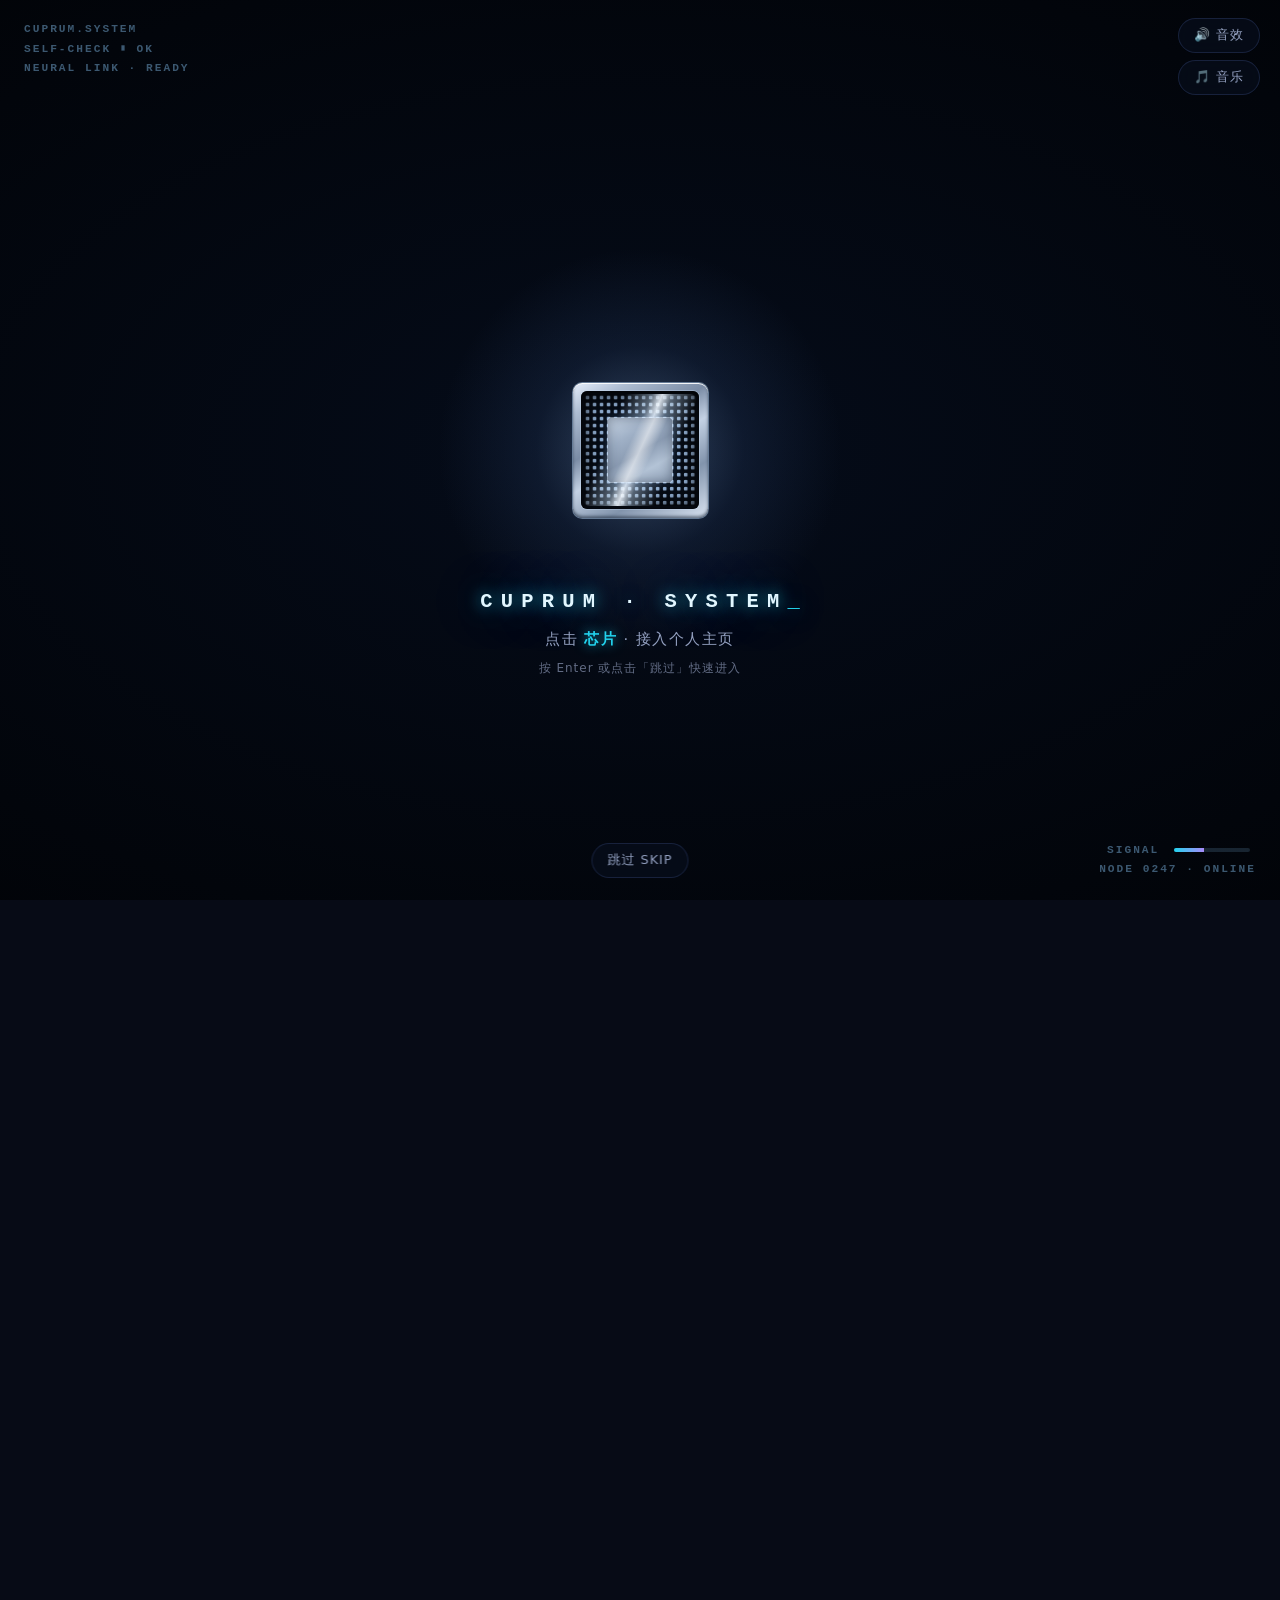
==== index.html @ 644550e8 "V9.0 数字分身接入 DeepSeek 大模型并设定语言风格" ====
<!DOCTYPE html>
<html lang="zh-CN">
<head>
<meta charset="UTF-8" />
<meta name="viewport" content="width=device-width, initial-scale=1.0" />
<title>王童 · Cuprum | 个人主页</title>
<meta id="meta-desc" name="description" content="王童 (Cuprum) 的个人主页：关于、爱好、项目、经历与数字分身聊天。" />
<style>
/* ============ 基础与变量 ============ */
:root{
  --bg:#070b16;--bg-2:#0b1122;
  --card:rgba(18,26,48,.55);--card-border:rgba(120,150,255,.16);
  --cyan:#22d3ee;--violet:#a78bfa;--blue:#3b82f6;
  --text:#e7ecf8;--muted:#93a0c0;--line:rgba(120,150,255,.12);
  --shadow-cyan:0 0 24px rgba(34,211,238,.35);--radius:18px;--maxw:1080px;
  --accent:var(--cyan);
}
*{margin:0;padding:0;box-sizing:border-box}
html{scroll-behavior:smooth;scroll-padding-top:76px}
@media(max-width:820px){html{scroll-padding-top:104px}}
@media(max-width:480px){html{scroll-padding-top:130px}}
body{
  font-family:"Segoe UI","PingFang SC","Microsoft YaHei",system-ui,-apple-system,sans-serif;
  background:var(--bg);color:var(--text);line-height:1.7;overflow-x:hidden;
}
a{color:inherit;text-decoration:none}
img{max-width:100%;display:block}
button{font-family:inherit;cursor:pointer}
.container{max-width:var(--maxw);margin:0 auto;padding:0 24px}
body::before{
  content:"";position:fixed;inset:0;z-index:-2;
  background:
    radial-gradient(60% 50% at 15% 10%, color-mix(in srgb,var(--cyan) 15%,transparent), transparent 60%),
    radial-gradient(55% 45% at 85% 20%, color-mix(in srgb,var(--violet) 16%,transparent), transparent 60%),
    radial-gradient(50% 60% at 70% 90%, color-mix(in srgb,var(--blue) 13%,transparent), transparent 60%),var(--bg);
}
body::after{
  content:"";position:fixed;inset:0;z-index:-1;opacity:.5;pointer-events:none;
  background-image:
    linear-gradient(rgba(120,150,255,.05) 1px,transparent 1px),
    linear-gradient(90deg,rgba(120,150,255,.05) 1px,transparent 1px);
  background-size:44px 44px;
  mask-image:radial-gradient(ellipse at center,#000 55%,transparent 100%);
}
canvas#stars{position:fixed;inset:0;z-index:-1;pointer-events:none}
canvas#dna{position:fixed;inset:0;z-index:-1;pointer-events:none;opacity:0;transition:opacity 1.8s ease}
canvas#trail{position:fixed;inset:0;z-index:45;pointer-events:none}
canvas#fx{position:fixed;inset:0;z-index:60;pointer-events:none}

/* ============ 导航 + 语言切换 ============ */
header.topbar{position:fixed;top:0;left:0;right:0;z-index:50;backdrop-filter:blur(14px);-webkit-backdrop-filter:blur(14px);background:rgba(7,11,22,.7);border-bottom:1px solid var(--line)}
.nav{display:flex;align-items:center;justify-content:space-between;height:64px;gap:12px}
.nav-right{display:flex;align-items:center;gap:8px;margin-left:auto}
.nav-links{display:flex;gap:4px}
.nav-links a{padding:8px 12px;border-radius:10px;font-size:.9rem;color:var(--muted);transition:.25s;white-space:nowrap}
.nav-links a:hover{color:var(--text);background:rgba(120,150,255,.08)}
.nav-links a.active{color:var(--cyan)}

/* 语言切换下拉 */
.lang-drop{position:relative}
.lang-btn{display:flex;align-items:center;gap:6px;padding:8px 12px;border-radius:10px;font-size:.9rem;color:var(--muted);background:rgba(120,150,255,.05);border:1px solid var(--card-border);transition:.25s}
.lang-btn:hover{color:var(--text);border-color:var(--cyan)}
/* 按钮内图标 / 下拉箭头：不随文字撑大，视觉与文字齐平 */
.lang-btn .btn-ico,#bgm-ico{display:block;font-size:.94em;line-height:1;flex:0 0 auto}
.lang-btn .caret{display:block;font-size:.7em;line-height:1;opacity:.8;flex:0 0 auto}
/* 数字分身跳转入口（右上角一行） */
.nav-chat{cursor:pointer;text-decoration:none;color:var(--cyan);background:rgba(120,200,255,.08);border-color:rgba(120,200,255,.32)}
.nav-chat:hover{color:var(--text);border-color:var(--cyan);background:rgba(120,200,255,.14)}

/* ====== 侧边导引栏（≥1200px 显示）====== */
/* 侧边导引栏：胶囊容器 + 光边 */
.side-nav{position:fixed;right:20px;top:50%;transform:translateY(-50%);z-index:66;display:none;flex-direction:column;align-items:center;gap:14px;padding:16px 12px;border-radius:999px;border:1px solid rgba(120,200,255,.32);background:linear-gradient(180deg,rgba(12,22,40,.78),rgba(7,12,24,.6));backdrop-filter:blur(12px);-webkit-backdrop-filter:blur(12px);box-shadow:0 0 0 1px rgba(120,200,255,.10),0 0 26px rgba(90,170,255,.22),inset 0 0 20px rgba(90,170,255,.07)}
.side-dot{position:relative;display:flex;align-items:center;justify-content:center;width:22px;height:22px;text-decoration:none;color:var(--muted);font-size:.78rem;line-height:1;transition:color .25s}
.side-dot span{position:absolute;right:calc(100% + 14px);top:50%;padding:4px 10px;border-radius:999px;border:1px solid rgba(120,200,255,.3);background:rgba(7,11,22,.86);backdrop-filter:blur(8px);-webkit-backdrop-filter:blur(8px);white-space:nowrap;box-shadow:0 0 14px rgba(90,170,255,.2);opacity:0;transform:translateY(-50%) translateX(8px);transition:opacity .25s,transform .25s;pointer-events:none}
.side-dot i{width:11px;height:11px;flex:0 0 auto;border-radius:50%;border:1px solid var(--card-border);background:rgba(255,255,255,.07);transition:transform .25s,background .25s,border-color .25s,box-shadow .25s}
.side-dot:hover span,.side-dot:focus-visible span{opacity:1;transform:translateY(-50%) translateX(0)}
.side-dot:hover{color:var(--text)}
.side-dot:hover i{border-color:var(--cyan);box-shadow:0 0 10px rgba(120,200,255,.6)}
.side-dot.active{color:var(--text)}
.side-dot.active i{background:var(--cyan);border-color:var(--cyan);transform:scale(1.7);box-shadow:0 0 0 6px rgba(120,200,255,.18),0 0 18px rgba(120,200,255,.95),0 0 34px rgba(90,170,255,.55)}
@media(min-width:1200px){.side-nav{display:flex}}
/* 平板（821–1199px）：沿用居中的竖排样式，同样显示 */
@media(max-width:1199px){.side-nav{display:flex}}
/* 手机（≤820px）：改用紧凑版，停靠在顶部栏下方的右侧，避开右下角「回到顶部 / 反馈」按钮群 */
@media(max-width:820px){
  .side-nav{right:8px;top:112px;transform:none;gap:9px;padding:11px 8px}
  .side-dot{width:20px;height:20px}
  .side-dot i{width:9px;height:9px}
  .side-dot span{right:calc(100% + 10px);padding:3px 9px;font-size:.72rem}
}
@media(max-width:480px){
  .side-nav{right:6px;top:138px;gap:8px;padding:10px 7px}
  .side-dot{width:19px;height:19px}
}
/* 横屏 / 矮屏：改到左侧竖向居中，彻底避开右下角按钮群 */
@media(max-width:820px) and (max-height:560px){
  .side-nav{left:8px;right:auto;top:calc(50% + 30px);transform:translateY(-50%)}
}

/* ====== 回到顶部（位于反馈箱按钮上方）====== */
.to-top{position:fixed;right:24px;bottom:136px;z-index:69;width:56px;height:56px;border-radius:50%;display:grid;place-items:center;cursor:pointer;color:var(--text);background:linear-gradient(180deg,rgba(14,26,46,.92),rgba(7,12,24,.84));border:2px solid rgba(120,200,255,.5);backdrop-filter:blur(10px);-webkit-backdrop-filter:blur(10px);opacity:0;visibility:hidden;transform:translateY(10px);box-shadow:0 0 0 1px rgba(120,200,255,.16),0 0 20px rgba(90,170,255,.35),inset 0 0 14px rgba(90,170,255,.10);transition:opacity .3s,transform .3s,visibility .3s,border-color .25s,color .25s,box-shadow .25s}
.to-top.show{opacity:1;visibility:visible;transform:none;animation:ttPulse 2.6s ease-in-out infinite}
@keyframes ttPulse{0%,100%{box-shadow:0 0 0 1px rgba(120,200,255,.16),0 0 20px rgba(90,170,255,.35),inset 0 0 14px rgba(90,170,255,.10)}50%{box-shadow:0 0 0 1px rgba(120,200,255,.3),0 0 30px rgba(120,200,255,.7),inset 0 0 18px rgba(120,200,255,.18)}}
.to-top .tt-arrow{width:19px;height:19px;border-left:4px solid currentColor;border-top:4px solid currentColor;border-radius:2px;transform:rotate(45deg) translate(3px,3px)}
.to-top:hover{border-color:var(--cyan);color:var(--cyan);transform:translateY(-2px);box-shadow:0 0 0 1px rgba(120,200,255,.34),0 0 34px rgba(120,200,255,.7),inset 0 0 18px rgba(120,200,255,.18)}
@media(prefers-reduced-motion:reduce){.to-top.show{animation:none}}
#bgm-btn{cursor:pointer}
#bgm-btn.off{opacity:.55}
#bgm-btn.off #bgm-ico{filter:grayscale(1)}
.lang-menu{position:absolute;top:calc(100% + 8px);right:0;width:220px;max-height:380px;overflow:auto;background:rgba(10,16,32,.98);border:1px solid var(--card-border);border-radius:14px;box-shadow:0 18px 50px rgba(0,0,0,.4);padding:8px;opacity:0;visibility:hidden;transform:translateY(-8px);transition:.25s;z-index:60}
.lang-menu.open{opacity:1;visibility:visible;transform:none}
.lang-menu button{display:flex;align-items:center;justify-content:space-between;width:100%;text-align:left;background:none;border:none;color:var(--muted);padding:9px 12px;border-radius:8px;font-size:.9rem;transition:.2s}
.lang-menu button:hover{background:rgba(120,150,255,.08);color:var(--text)}
.lang-menu button.on{color:var(--cyan)}
.lang-menu button .ck{visibility:hidden}
.lang-menu button.on .ck{visibility:visible}
/* ---- 手机 / 窄屏：顶部栏改为两行，功能按钮与「关于…联系」导航都完整显示 ----
   第一行：色系 / 音乐 / 语言；第二行：关于 · 技能 · 项目 · 经历 · 联系 */
@media(max-width:820px){
  .container{padding:0 16px}
  .nav{height:auto;min-height:56px;flex-wrap:wrap;align-items:center;
       padding-top:7px;padding-bottom:7px;row-gap:5px}
  .nav-right{flex:1 1 auto;min-width:0;flex-wrap:wrap;justify-content:flex-end;
             gap:6px;row-gap:5px}
  /* 功能按钮整体收紧：文字与图标同步变小，避免图标喧宾夺主 */
  .lang-btn{padding:6px 9px;font-size:.76rem;gap:4px;line-height:1.15}
  .lang-btn .caret{font-size:.62em;line-height:1;opacity:.8}
  /* 第二行：锚点导航平均铺满整行，绝不裁切 */
  .nav-links{flex:1 1 100%;justify-content:space-between;gap:2px;
             margin-top:5px;padding-top:6px;border-top:1px solid var(--line)}
  .nav-links a{flex:1 1 0;min-width:0;text-align:center;font-size:.78rem;
               padding:7px 2px;white-space:nowrap}
  .nav-links a span.hide-sm{display:none}
}
/* 窄屏：数字分身入口收成图标，避免顶部栏挤成三行 */
@media(max-width:480px){
  .nav-chat .nav-chat-txt{display:none}
  .nav-chat{padding:6px 8px}
  /* 色系下拉位于按钮组左侧，窄屏改为向右展开，避免菜单左侧被裁 */
  #theme-menu{right:auto;left:0}
}
/* 超窄屏再收一档，保证英文等较长文案也放得下 */
@media(max-width:420px){
  .nav-chat{padding:5px 7px}
  .lang-btn{padding:5px 8px;font-size:.72rem}
  .nav-links a{font-size:.74rem;padding:7px 1px}
}

/* ============ Hero ============ */
.hero{min-height:100vh;display:flex;align-items:center;justify-content:center;padding-top:64px;position:relative;text-align:center}
.hero-inner{max-width:840px;padding:40px 0}
/* ============ 个人签名（替代头像）：玻璃质感 + 科技感 + 激光流动 ============ */
.sig{
  position:relative;display:inline-flex;align-items:center;justify-content:center;
  border-radius:16px;overflow:hidden;isolation:isolate;
  background:
    linear-gradient(135deg,rgba(255,255,255,.15),rgba(255,255,255,.03) 46%,color-mix(in srgb,var(--cyan) 10%,transparent)),
    color-mix(in srgb,var(--cyan) 8%,rgba(11,17,32,.5));
  border:1px solid color-mix(in srgb,var(--cyan) 36%,rgba(255,255,255,.12));
  box-shadow:
    inset 0 1px 0 rgba(255,255,255,.38),
    inset 0 -20px 32px -24px color-mix(in srgb,var(--cyan) 60%,transparent),
    0 10px 30px rgba(2,8,22,.55),
    0 0 26px color-mix(in srgb,var(--cyan) 20%,transparent);
  backdrop-filter:blur(14px) saturate(160%);
  -webkit-backdrop-filter:blur(14px) saturate(160%);
  animation:sigBreathe 5.4s ease-in-out infinite;
}
/* 玻璃内的细网格（科技感底纹） */
.sig::before{
  content:"";position:absolute;inset:0;pointer-events:none;opacity:.55;
  background-image:
    linear-gradient(color-mix(in srgb,var(--cyan) 14%,transparent) 1px,transparent 1px),
    linear-gradient(90deg,color-mix(in srgb,var(--cyan) 14%,transparent) 1px,transparent 1px);
  background-size:14px 14px;
  -webkit-mask-image:radial-gradient(120% 95% at 50% 50%,#000 32%,transparent 80%);
  mask-image:radial-gradient(120% 95% at 50% 50%,#000 32%,transparent 80%);
}
/* 四角科技切角 */
.sig::after{
  content:"";position:absolute;inset:5px;border-radius:10px;pointer-events:none;
  background:
    linear-gradient(color-mix(in srgb,var(--cyan) 82%,transparent),color-mix(in srgb,var(--cyan) 82%,transparent)) 0 0/14px 1px no-repeat,
    linear-gradient(color-mix(in srgb,var(--cyan) 82%,transparent),color-mix(in srgb,var(--cyan) 82%,transparent)) 0 0/1px 14px no-repeat,
    linear-gradient(color-mix(in srgb,var(--cyan) 82%,transparent),color-mix(in srgb,var(--cyan) 82%,transparent)) 100% 0/14px 1px no-repeat,
    linear-gradient(color-mix(in srgb,var(--cyan) 82%,transparent),color-mix(in srgb,var(--cyan) 82%,transparent)) 100% 0/1px 14px no-repeat,
    linear-gradient(color-mix(in srgb,var(--cyan) 82%,transparent),color-mix(in srgb,var(--cyan) 82%,transparent)) 0 100%/14px 1px no-repeat,
    linear-gradient(color-mix(in srgb,var(--cyan) 82%,transparent),color-mix(in srgb,var(--cyan) 82%,transparent)) 0 100%/1px 14px no-repeat,
    linear-gradient(color-mix(in srgb,var(--cyan) 82%,transparent),color-mix(in srgb,var(--cyan) 82%,transparent)) 100% 100%/14px 1px no-repeat,
    linear-gradient(color-mix(in srgb,var(--cyan) 82%,transparent),color-mix(in srgb,var(--cyan) 82%,transparent)) 100% 100%/1px 14px no-repeat;
}
.sig-txt{
  position:relative;z-index:2;display:inline-flex;align-items:center;white-space:nowrap;
  font-family:ui-monospace,"Cascadia Mono",Consolas,"SFMono-Regular",monospace;
  font-weight:700;letter-spacing:.14em;
  background:linear-gradient(180deg,#ffffff 0%,color-mix(in srgb,var(--cyan) 22%,#ffffff) 34%,var(--cyan) 62%,var(--violet) 100%);
  -webkit-background-clip:text;background-clip:text;-webkit-text-fill-color:transparent;
  filter:drop-shadow(0 0 10px color-mix(in srgb,var(--cyan) 55%,transparent));
}
.sig-txt i{
  font-style:normal;margin:0 .30em;opacity:.8;
  -webkit-text-fill-color:var(--cyan);filter:drop-shadow(0 0 8px color-mix(in srgb,var(--cyan) 85%,transparent));
}
/* 激光流动：一道青蓝主光 + 一道紫色副光（副光压在字上） */
.sig-laser{
  position:absolute;top:-45%;bottom:-45%;left:0;width:36%;z-index:1;pointer-events:none;
  background:linear-gradient(100deg,transparent,color-mix(in srgb,var(--cyan) 8%,transparent) 28%,color-mix(in srgb,var(--cyan) 55%,transparent) 50%,color-mix(in srgb,var(--cyan) 12%,transparent) 72%,transparent);
  filter:blur(5px);mix-blend-mode:screen;
  transform:translateX(-180%) skewX(-18deg);
  animation:sigLaser 3.8s cubic-bezier(.45,.05,.55,.95) infinite;
}
.sig-laser.v2{
  width:20%;z-index:3;filter:blur(8px);mix-blend-mode:screen;
  background:linear-gradient(100deg,transparent,color-mix(in srgb,var(--violet) 55%,transparent) 50%,transparent);
  animation-duration:5.6s;animation-delay:1.15s;
}
@keyframes sigLaser{
  0%{transform:translateX(-180%) skewX(-18deg)}
  58%{transform:translateX(330%) skewX(-18deg)}
  100%{transform:translateX(330%) skewX(-18deg)}
}
@keyframes sigBreathe{
  50%{box-shadow:
    inset 0 1px 0 rgba(255,255,255,.38),
    inset 0 -20px 32px -24px color-mix(in srgb,var(--cyan) 60%,transparent),
    0 10px 30px rgba(2,8,22,.55),
    0 0 40px color-mix(in srgb,var(--cyan) 34%,transparent)}
}
/* 大号（首屏头像位） */
.sig.lg{display:flex;width:max-content;max-width:min(90vw,460px);margin:0 auto 24px;padding:22px 36px;border-radius:20px}
.sig.lg .sig-txt{font-size:clamp(1.5rem,4.2vw,2.35rem)}
/* 小号（聊天头部） */
.sig.sm{width:auto;padding:7px 12px;border-radius:12px;flex:0 0 auto}
.sig.sm .sig-txt{font-size:.8rem;letter-spacing:.12em}
.sig.sm::after{inset:4px;border-radius:8px}
/* 迷你号（对话气泡旁） */
.sig.xs{width:44px;height:34px;padding:0;border-radius:10px;flex:0 0 auto}
.sig.xs .sig-txt{font-size:.72rem;letter-spacing:.06em}
.sig.xs::after{inset:3px;border-radius:7px}
.hero .badge{display:inline-flex;align-items:center;gap:8px;margin:6px auto 18px;padding:7px 16px;border-radius:999px;font-size:.85rem;color:var(--muted);border:1px solid var(--card-border);background:var(--card)}
.hero .badge::before{content:"";width:8px;height:8px;border-radius:50%;background:var(--cyan);box-shadow:0 0 10px var(--cyan);animation:pulse 1.8s infinite}
@keyframes pulse{50%{opacity:.35}}
.hero h1{font-size:clamp(2.2rem,6vw,3.6rem);font-weight:800;line-height:1.15;margin-bottom:6px;background:linear-gradient(120deg,#fff 30%,var(--cyan) 60%,var(--violet));-webkit-background-clip:text;background-clip:text;-webkit-text-fill-color:transparent}
.hero .aka{color:var(--muted);font-size:1.05rem;margin-bottom:12px}
.hero .aka b{color:var(--violet)}
.hero .tagline{color:var(--muted);font-size:1.1rem;margin-bottom:12px}
.type-wrap{font-size:1.22rem;color:var(--cyan);font-family:ui-monospace,Consolas,monospace;min-height:1.8em;margin-bottom:26px}
.type-wrap .cursor{display:inline-block;width:2px;height:1.1em;background:var(--cyan);vertical-align:-.15em;margin-left:3px;animation:blink 1s steps(1) infinite}
@keyframes blink{50%{opacity:0}}
.btn-row{display:flex;gap:14px;justify-content:center;flex-wrap:wrap}
.btn{padding:12px 26px;border-radius:999px;font-weight:600;font-size:.98rem;border:1px solid transparent;transition:.25s;display:inline-block}
.btn-primary{color:#04121a;background:linear-gradient(120deg,var(--cyan),var(--blue));box-shadow:0 8px 24px rgba(34,211,238,.25)}
.btn-primary:hover{transform:translateY(-2px);box-shadow:0 12px 32px rgba(34,211,238,.4)}
.btn-ghost{color:var(--text);border-color:var(--card-border);background:var(--card)}
.btn-ghost:hover{border-color:var(--cyan);color:var(--cyan)}
.scroll-hint{position:absolute;bottom:26px;left:50%;transform:translateX(-50%);color:var(--muted);font-size:.8rem;display:flex;flex-direction:column;align-items:center;gap:8px}
.scroll-hint .mouse{width:24px;height:38px;border:2px solid var(--card-border);border-radius:14px;position:relative}
.scroll-hint .mouse::after{content:"";position:absolute;top:7px;left:50%;transform:translateX(-50%);width:4px;height:8px;border-radius:4px;background:var(--cyan);animation:wheel 1.6s infinite}
@keyframes wheel{0%{transform:translate(-50%,0);opacity:1}100%{transform:translate(-50%,14px);opacity:0}}

/* ============ 段落通用 ============ */
section{padding:92px 0}
.section-head{text-align:center;margin-bottom:52px}
.kicker{color:var(--cyan);font-size:.9rem;letter-spacing:3px;text-transform:uppercase;font-weight:600}
.section-head h2{font-size:clamp(1.8rem,4vw,2.5rem);font-weight:800;margin-top:10px}
.section-head p{color:var(--muted);margin-top:12px;max-width:640px;margin-inline:auto}
.section-head .sec-hint{color:color-mix(in srgb,var(--cyan) 78%,#fff);font-size:.8rem;letter-spacing:.05em;margin-top:16px;opacity:.92}
.card{background:var(--card);border:1px solid var(--card-border);border-radius:var(--radius);backdrop-filter:blur(12px);-webkit-backdrop-filter:blur(12px);padding:26px;position:relative;overflow:hidden;
  transition:transform .38s cubic-bezier(.22,.61,.36,1),border-color .34s ease,box-shadow .34s ease}
.reveal{opacity:0;transform:translateY(34px);transition:opacity .7s ease,transform .38s cubic-bezier(.22,.61,.36,1)}
.reveal.in{opacity:1;transform:none}
/* == 悬停特效：鼠标触碰模块 → 整体轻微膨胀，内部图标再放大一点 ==
   用 @media(hover:hover) 包裹，触屏设备不会出现“粘住”的悬停状态 */
@media(hover:hover){
  .card:hover,.card.reveal.in:hover,.meta-item:hover,.trait:hover{transform:translateY(-3px) scale(1.028);z-index:2;
    border-color:color-mix(in srgb,var(--cyan) 42%,var(--card-border));
    box-shadow:0 18px 44px rgba(0,0,0,.36),0 0 0 1px color-mix(in srgb,var(--cyan) 18%,transparent)}
  .card:hover .ico{transform:scale(1.09);
    border-color:color-mix(in srgb,var(--cyan) 40%,var(--card-border));
    background:color-mix(in srgb,var(--cyan) 12%,transparent)}
  .meta-item:hover .ico{transform:scale(1.12);color:var(--cyan)}
  .trait:hover .ico{transform:scale(1.12)}
}

/* == About == */
.about-grid{display:grid;grid-template-columns:repeat(2,1fr);gap:22px}
.about-text{grid-column:1/-1;font-size:1.05rem;color:#cdd6ec}
.about-text p{margin-bottom:12px}
.about-text p:last-child{margin-bottom:0}
.about-text b{color:var(--cyan)}
.about-meta{display:grid;grid-template-columns:repeat(2,1fr);gap:14px;grid-column:1/-1}
.meta-item{display:flex;gap:12px;align-items:flex-start;padding:16px;border-radius:14px;border:1px solid var(--card-border);background:var(--card);position:relative;
  transition:transform .38s cubic-bezier(.22,.61,.36,1),border-color .34s ease,box-shadow .34s ease}
.meta-item .ico{font-size:1.3rem;line-height:1;color:var(--violet);transition:transform .38s cubic-bezier(.22,.61,.36,1),color .3s ease}
.meta-item .k{font-size:.76rem;color:var(--muted);text-transform:uppercase;letter-spacing:1px}
.meta-item .v{font-weight:600}

/* == Skills == */
.skills-grid{display:grid;grid-template-columns:repeat(auto-fill,minmax(250px,1fr));gap:22px}
.skill-card{text-align:center;padding:30px 20px}
.skill-card .ico{width:64px;height:64px;margin:0 auto 16px;border-radius:16px;display:flex;align-items:center;justify-content:center;font-size:2rem;background:rgba(120,150,255,.08);border:1px solid var(--card-border);
  transition:transform .38s cubic-bezier(.22,.61,.36,1),border-color .34s ease,background .34s ease}
.skill-card h3{font-size:1.1rem;margin-bottom:6px;color:var(--cyan)}
.skill-card p{color:var(--muted);font-size:.9rem}
a.skill-card{display:block;color:inherit;text-decoration:none;cursor:pointer}
.skill-card .skill-more{display:inline-flex;align-items:center;gap:6px;margin-top:14px;font-size:.78rem;letter-spacing:.06em;color:var(--cyan);opacity:.7;transition:opacity .25s,transform .25s}
.skill-card .skill-more i{font-style:normal;transition:transform .25s}
.skill-card:hover .skill-more,.skill-card:focus-visible .skill-more{opacity:1;transform:translateX(2px)}
.skill-card:hover .skill-more i,.skill-card:focus-visible .skill-more i{transform:translateX(3px)}
.skill-card:focus-visible{outline:2px solid var(--cyan);outline-offset:4px}

/* == 技能画廊（点击技能卡片进入）== */
.gallery-view{position:fixed;inset:0;z-index:800;overflow-y:auto;overflow-x:hidden;
  background:
    radial-gradient(1200px 700px at 82% -12%,color-mix(in srgb,var(--cyan) 13%,transparent),transparent 60%),
    radial-gradient(900px 620px at -12% 112%,color-mix(in srgb,var(--violet) 15%,transparent),transparent 60%),
    linear-gradient(180deg,var(--bg),var(--bg-2))}
.gallery-view[hidden]{display:none}
body.gallery-open{overflow:hidden}
.gallery-bar{position:sticky;top:0;z-index:5;display:flex;align-items:center;gap:14px;
  padding:13px clamp(16px,4vw,40px);backdrop-filter:blur(14px);-webkit-backdrop-filter:blur(14px);
  background:color-mix(in srgb,var(--bg) 80%,transparent);border-bottom:1px solid var(--line)}
.gallery-back{display:inline-flex;align-items:center;gap:8px;padding:9px 16px;border-radius:999px;font:inherit;font-size:.86rem;
  border:1px solid var(--card-border);background:rgba(120,150,255,.08);color:var(--text);cursor:pointer;transition:.25s}
.gallery-back:hover,.gallery-back:focus-visible{border-color:var(--cyan);color:var(--cyan);outline:none}
.gallery-crumb{font:600 .72rem/1.4 ui-monospace,Consolas,monospace;letter-spacing:.18em;text-transform:uppercase;color:var(--muted);
  overflow:hidden;text-overflow:ellipsis;white-space:nowrap}
.gallery-nav{margin-left:auto;display:flex;align-items:center;gap:8px;flex:0 0 auto}
.gallery-nav button{width:36px;height:36px;border-radius:50%;font:inherit;font-size:1.1rem;line-height:1;color:var(--text);
  border:1px solid var(--card-border);background:rgba(120,150,255,.08);cursor:pointer;transition:.25s}
.gallery-nav button:hover:not([disabled]),.gallery-nav button:focus-visible:not([disabled]){border-color:var(--cyan);color:var(--cyan);outline:none}
.gallery-nav button[disabled]{opacity:.32;cursor:not-allowed}
.gallery-count{min-width:52px;text-align:center;font:600 .78rem/1 ui-monospace,Consolas,monospace;color:var(--muted)}
.gallery-inner{max-width:1080px;margin:0 auto;padding:clamp(28px,5vw,56px) clamp(16px,4vw,40px) 90px}
.gallery-head{display:flex;align-items:center;gap:20px}
.gallery-ico{flex:0 0 auto;width:76px;height:76px;border-radius:20px;display:flex;align-items:center;justify-content:center;
  font-size:2.4rem;background:rgba(120,150,255,.08);border:1px solid var(--card-border)}
.gallery-kicker{margin:0 0 6px;font:600 .72rem/1.6 ui-monospace,Consolas,monospace;letter-spacing:.22em;text-transform:uppercase;color:var(--cyan)}
.gallery-title{margin:0;font-size:clamp(1.6rem,4.6vw,2.4rem);line-height:1.2}
.gallery-sub{margin:8px 0 0;color:var(--muted);font-size:.95rem;line-height:1.7;max-width:58ch}
.gallery-sec{padding:0;margin-top:clamp(30px,5vw,48px)}
.gallery-h2{display:flex;align-items:center;gap:12px;margin:0 0 18px;font-size:1rem;letter-spacing:.05em;color:var(--cyan)}
.gallery-h2::after{content:"";flex:1;height:1px;background:linear-gradient(90deg,var(--card-border),transparent)}
/* 瀑布流：按图片原始比例完整展示（不裁切），高低错落但整体整齐 */
.gallery-grid{columns:3;column-gap:14px}
/* group layout: split by orientation; equal width inside a block, original aspect ratio kept (never cropped) */
.gallery-grid.gallery-split{columns:auto;display:flex;flex-direction:column;gap:14px}
.gallery-block{display:grid;gap:14px;align-items:start}
.gallery-block.cols-4{grid-template-columns:repeat(4,1fr)}
.gallery-block.cols-3{grid-template-columns:repeat(3,1fr)}
.gallery-block.cols-2{grid-template-columns:repeat(2,1fr)}
.gallery-block.cols-1{grid-template-columns:1fr}
.gallery-split .gallery-tile{margin:0}
.gallery-tile{margin:0 0 14px;break-inside:avoid;-webkit-column-break-inside:avoid;border-radius:16px;overflow:hidden;
  border:1px solid var(--card-border);background:rgba(120,150,255,.06)}
.gallery-tile img{width:100%;height:auto;display:block}
.gallery-tile figcaption{padding:9px 12px;font-size:.8rem;color:var(--muted);border-top:1px solid var(--card-border)}
.gallery-empty{column-span:all;display:flex;align-items:center;justify-content:center;min-height:150px;padding:26px;
  border:1px dashed var(--card-border);border-radius:16px;color:var(--muted);font-size:.9rem;text-align:center}
.gallery-prose{color:color-mix(in srgb,var(--cyan) 52%,var(--text));font-size:.98rem;line-height:1.85}
.gallery-prose p{margin:0 0 14px}
.gallery-prose h3{margin:22px 0 8px;font-size:1.02rem;color:var(--cyan)}
.gallery-prose h3:first-child{margin-top:0}
/* 关键词标签：胶囊样式，配色绑定 --cyan → 随主题变化 */
.gallery-tags{display:flex;flex-wrap:wrap;gap:8px;margin-top:16px}
.gallery-tags span{font-size:.76rem;padding:4px 11px;border-radius:999px;color:color-mix(in srgb,var(--cyan) 62%,#fff);border:1px solid color-mix(in srgb,var(--cyan) 38%,transparent);background:color-mix(in srgb,var(--cyan) 8%,transparent)}
@media(max-width:920px){.gallery-grid{columns:2}.gallery-block.cols-4{grid-template-columns:repeat(3,1fr)}.gallery-block.cols-3{grid-template-columns:repeat(2,1fr)}}
@media(max-width:600px){
  .gallery-grid{columns:1}
  .gallery-block.cols-4{grid-template-columns:repeat(2,1fr)}
  .gallery-block.cols-3{grid-template-columns:1fr}
  .gallery-block.cols-2{grid-template-columns:1fr}
  .gallery-head{flex-direction:column;align-items:flex-start;gap:14px}
  .gallery-ico{width:62px;height:62px;border-radius:16px;font-size:2rem}
  .gallery-crumb{display:none}
}
@media(prefers-reduced-motion:reduce){.gallery-back,.gallery-nav button,.skill-card .skill-more,.skill-card .skill-more i,
  .card,.meta-item,.trait,.skill-card .ico,.meta-item .ico,.trait .ico{transition:none}
  .card:hover,.card.reveal.in:hover,.meta-item:hover,.trait:hover{transform:none}
  .card:hover .ico,.meta-item:hover .ico,.trait:hover .ico{transform:none}}

/* == Projects == */
.projects-grid{display:grid;grid-template-columns:repeat(2,1fr);gap:22px}
.project-card h3{font-size:1.12rem;margin-bottom:6px;display:flex;align-items:center;justify-content:space-between;gap:10px}
.project-card h3 .tag{font-size:.72rem;font-weight:600;color:var(--violet);border:1px solid rgba(167,139,250,.4);padding:2px 10px;border-radius:999px;white-space:nowrap}
.project-card p{color:var(--muted);font-size:.95rem;margin-bottom:14px}
.project-card .tech{display:flex;flex-wrap:wrap;gap:8px;margin-bottom:16px}
.project-card .tech span{font-size:.78rem;color:var(--cyan);font-family:ui-monospace,Consolas,monospace;padding:4px 9px;background:rgba(34,211,238,.08);border-radius:8px}
.project-card .links{display:flex;gap:14px;font-size:.9rem}
.project-card .links a{color:var(--blue);font-weight:600}
.project-card .links a:hover{color:var(--cyan)}
.empty-tip{color:var(--muted);text-align:center;font-size:.9rem;grid-column:1/-1;padding:20px}

/* == Timeline == */
.timeline{position:relative;max-width:760px;margin:0 auto;padding-left:34px}
.timeline::before{content:"";position:absolute;left:11px;top:6px;bottom:6px;width:2px;background:linear-gradient(var(--cyan),var(--violet))}
.t-item{position:relative;padding:0 0 32px}
.t-item::before{content:"";position:absolute;left:-34px;top:4px;width:24px;height:24px;border-radius:50%;background:var(--bg);border:2px solid var(--cyan);box-shadow:0 0 14px rgba(34,211,238,.5)}
.t-item .role{font-size:1.1rem;font-weight:700}
.t-item .co{color:var(--cyan);font-weight:600;font-size:.95rem}
.t-item .time{color:var(--muted);font-size:.82rem;font-family:ui-monospace,Consolas,monospace;margin:4px 0 10px}
.t-item p{color:var(--muted);font-size:.95rem}
.timeline .empty-tip{padding-left:0}

/* == Contact == */
.contact-card{max-width:680px;margin:0 auto;text-align:center;padding:44px 32px}
.contact-card h3{font-size:1.5rem;margin-bottom:10px}
.contact-card>p{color:var(--muted);margin-bottom:24px}
.contact-links{display:grid;grid-template-columns:1fr 1fr;gap:12px;text-align:left}
.contact-links a{display:flex;align-items:center;gap:10px;font-size:.95rem;color:var(--text);padding:13px 16px;border-radius:12px;border:1px solid var(--card-border);background:var(--card);transition:.25s;min-width:0}
.contact-links a:hover{border-color:var(--cyan);transform:translateY(-2px)}
.contact-links .ico{font-size:1.15rem;flex-shrink:0}
.contact-links .txt{min-width:0;overflow:hidden;text-overflow:ellipsis;white-space:nowrap}
.contact-links .lab{font-size:.7rem;color:var(--muted);text-transform:uppercase;letter-spacing:1px}

/* == Chat == */
.chat-wrap{max-width:720px;margin:0 auto}
.chat-box{background:var(--card);border:1px solid var(--card-border);border-radius:20px;backdrop-filter:blur(12px);-webkit-backdrop-filter:blur(12px);overflow:hidden;display:flex;flex-direction:column;height:620px}
.chat-head{display:flex;align-items:center;gap:14px;padding:16px 20px;border-bottom:1px solid var(--line)}
.chat-head .sig.sm{align-self:center}
.chat-head .who{flex:1}
.chat-head .who .n{font-weight:700}
.chat-head .who .s{font-size:.78rem;color:var(--muted)}
.chat-head .dot{width:8px;height:8px;border-radius:50%;background:#34d399;box-shadow:0 0 8px #34d399;animation:pulse 2s infinite}
.chat-head .st{display:flex;align-items:center;gap:6px;font-size:.75rem;color:var(--muted)}
.chat-body{flex:1;overflow-y:auto;padding:20px;display:flex;flex-direction:column;gap:14px}
.msg{display:flex;gap:10px;max-width:88%}
.msg .bubble{background:rgba(120,150,255,.08);border:1px solid var(--card-border);padding:12px 16px;border-radius:16px;font-size:.95rem;line-height:1.65}
.msg.user{align-self:flex-end;flex-direction:row-reverse}
.msg.user .bubble{background:linear-gradient(120deg,rgba(34,211,238,.2),rgba(59,130,246,.18));border-color:rgba(34,211,238,.3)}
.msg .mini-ava{flex-shrink:0}
.msg .mini-ava.inv{visibility:hidden;width:44px;height:34px}
.msg .bubble .who{font-size:.72rem;color:var(--violet);margin-bottom:3px;font-weight:700}
.msg.typing .bubble{display:flex;gap:6px;align-items:center;padding:14px 18px}
.msg.typing .dot{width:7px;height:7px;border-radius:50%;background:var(--muted);animation:tp 1.2s infinite}
.msg.typing .dot:nth-child(2){animation-delay:.2s}
.msg.typing .dot:nth-child(3){animation-delay:.4s}
@keyframes tp{0%,60%,100%{transform:translateY(0);opacity:.4}30%{transform:translateY(-5px);opacity:1}}
/* 模型流式输出（打字机） */
.msg.streaming .bubble .ai-text{white-space:pre-wrap;word-break:break-word}
.msg.streaming .bubble .ai-caret{display:inline-block;width:.5em;height:1.05em;margin-left:2px;vertical-align:-.18em;background:var(--cyan);border-radius:1px;animation:aiBlink 1s steps(2,start) infinite}
@keyframes aiBlink{0%,50%{opacity:1}50.01%,100%{opacity:0}}
@media (prefers-reduced-motion: reduce){.msg.streaming .bubble .ai-caret{animation:none;opacity:.6}}
.quick-bar{border-top:1px solid var(--line);padding:10px 14px;display:flex;flex-wrap:wrap;gap:8px}
.quick-bar .q{font-size:.8rem;padding:6px 13px;border-radius:999px;border:1px solid var(--card-border);color:var(--muted);background:transparent;transition:.2s}
.quick-bar .q:hover{border-color:var(--cyan);color:var(--cyan)}
.chat-input{display:flex;gap:10px;padding:12px 14px;border-top:1px solid var(--line);align-items:center}
.chat-input input{flex:1;background:rgba(120,150,255,.06);border:1px solid var(--card-border);border-radius:999px;padding:11px 18px;color:var(--text);font-size:.95rem;outline:none;transition:.25s}
.chat-input input:focus{border-color:var(--cyan);box-shadow:0 0 0 3px rgba(34,211,238,.12)}
.chat-input .send{width:44px;height:44px;border-radius:50%;border:none;background:linear-gradient(120deg,var(--cyan),var(--blue));color:#04121a;font-size:1.1rem;flex-shrink:0;transition:.25s}
.chat-input .send:hover{transform:scale(1.06)}
.clear-btns{display:flex;gap:8px;margin-top:12px;justify-content:center}
.clear-btns .ghost{font-size:.8rem;padding:7px 14px;border-radius:10px;border:1px solid var(--card-border);color:var(--muted);background:transparent}
.clear-btns .ghost:hover{color:var(--text);border-color:var(--cyan)}

/* == Footer == */
footer{padding:36px 0;border-top:1px solid var(--line);text-align:center;color:var(--muted);font-size:.85rem}
footer .heart{color:var(--violet)}
/* 页脚小入口：© 版权行 + 「关于本站 · 更新记录」 */
footer #foot-line{display:flex;flex-wrap:wrap;align-items:center;justify-content:center;gap:6px 10px}
footer .foot-sep{opacity:.35}
footer .foot-dot{opacity:.55}
footer .foot-link{background:none;border:0;padding:0;color:var(--muted);font:inherit;font-size:inherit;cursor:pointer;border-bottom:1px solid transparent;transition:color .22s,border-color .22s}
footer .foot-link:hover,footer .foot-link:focus-visible{color:var(--cyan);border-bottom-color:currentColor;outline:none}

/* == 页脚弹窗：关于本站 / 更新记录 == */
.doc-dialog{margin:auto;width:min(92vw,620px);max-height:min(88dvh,780px);padding:0;border:0;border-radius:24px;overflow:visible;color:#fff;background:transparent}
.doc-dialog::backdrop{background:rgba(2,5,16,.72);backdrop-filter:blur(8px);-webkit-backdrop-filter:blur(8px)}
.doc-dialog:not([open]){display:none}
.doc-card{position:relative;width:100%;max-height:min(88dvh,780px);overflow-y:auto;padding:30px;border-radius:24px;
  border:1px solid color-mix(in srgb,var(--cyan) 26%,transparent);
  background:radial-gradient(460px 260px at 100% 0%,color-mix(in srgb,var(--cyan) 16%,transparent),transparent 65%),
    linear-gradient(100deg,color-mix(in srgb,var(--blue) 10%,#01020c) 8%,color-mix(in srgb,var(--blue) 42%,#020524) 70%,color-mix(in srgb,var(--cyan) 40%,var(--blue)) 99%);
  box-shadow:0 48px 110px rgba(0,0,0,.55),inset 0 1px 0 rgba(255,255,255,.12)}
.doc-x{position:absolute;top:16px;right:16px;z-index:3;width:34px;height:34px;border-radius:50%;border:1px solid rgba(255,255,255,.22);color:#fff;background:rgba(255,255,255,.08);font-size:1.35rem;line-height:1;cursor:pointer;transition:transform .2s,background .2s}
.doc-x:hover,.doc-x:focus-visible{transform:rotate(90deg);background:rgba(255,255,255,.18);outline:none}
.doc-head{position:relative;padding-right:40px;padding-bottom:18px;border-bottom:1px solid rgba(255,255,255,.14)}
.doc-kicker{margin:0 0 7px;font:600 .72rem/1.75 ui-monospace,Consolas,monospace;letter-spacing:.24em;color:color-mix(in srgb,var(--cyan) 58%,#fff);text-transform:uppercase}
.doc-title{margin:0;font-size:clamp(1.3rem,4.4vw,1.75rem);line-height:1.2}
.doc-sub{margin-top:10px;color:rgba(255,255,255,.72);font-size:.86rem;line-height:1.7}
.doc-body{position:relative;z-index:1;padding-top:20px;font-size:.92rem;line-height:1.78;color:#e8eefc}
.doc-body p{margin:0 0 12px}
.doc-body p:last-child{margin-bottom:0}
.doc-tags{display:flex;flex-wrap:wrap;gap:8px;margin-top:16px}
.doc-tags span{font-size:.76rem;padding:4px 11px;border-radius:999px;color:color-mix(in srgb,var(--cyan) 62%,#fff);border:1px solid color-mix(in srgb,var(--cyan) 38%,transparent);background:color-mix(in srgb,var(--cyan) 8%,transparent)}
/* 更新记录：里程碑时间线 */
.doc-log{list-style:none;margin:0;padding:0 0 0 20px;display:flex;flex-direction:column;gap:16px;position:relative}
.doc-log::before{content:"";position:absolute;left:5px;top:6px;bottom:6px;width:2px;background:linear-gradient(var(--cyan),var(--violet));opacity:.6}
.doc-log li{position:relative}
.doc-log li::before{content:"";position:absolute;left:-19px;top:6px;width:10px;height:10px;border-radius:50%;background:#040817;border:2px solid var(--cyan);box-shadow:0 0 10px color-mix(in srgb,var(--cyan) 60%,transparent)}
.doc-log .d{font:600 .74rem/1.6 ui-monospace,Consolas,monospace;color:color-mix(in srgb,var(--cyan) 72%,#fff);letter-spacing:.06em}
.doc-log .h{font-weight:700;margin:1px 0 3px}
.doc-log .p{color:rgba(255,255,255,.72);font-size:.88rem}
/* 更新记录：按周分组的版本标题 + 版本徽标 */
.doc-wk + .doc-wk{margin-top:24px}
.doc-wk__head{display:flex;align-items:baseline;gap:10px;flex-wrap:wrap;margin:0 0 14px;padding-bottom:8px;border-bottom:1px dashed rgba(255,255,255,.16)}
.doc-wk__head .wk-v{font:800 1.02rem/1 ui-monospace,Consolas,monospace;letter-spacing:.06em;color:#fff;text-shadow:0 0 14px color-mix(in srgb,var(--cyan) 55%,transparent)}
.doc-wk__head .wk-r{font:600 .72rem/1.6 ui-monospace,Consolas,monospace;color:rgba(255,255,255,.55);letter-spacing:.04em}
.doc-log .d{display:flex;align-items:center;gap:8px;flex-wrap:wrap}
.doc-log .d .v{font:700 .68rem/1.6 ui-monospace,Consolas,monospace;padding:1px 7px;border-radius:6px;color:#040817;background:linear-gradient(120deg,var(--cyan),var(--violet));letter-spacing:.04em}
@media(max-width:600px){.doc-card{padding:24px 18px;border-radius:20px}}
@media(prefers-reduced-motion:reduce){.doc-x{transition:none}}

@media(max-width:820px){
  section{padding:66px 0}
  /* 顶部栏在窄屏为两行，首屏相应下移，避免内容被固定导航压住 */
  .hero{padding-top:104px}
  .hero-inner{padding:28px 0}
  .about-grid,.skills-grid,.projects-grid{gap:16px}
  .about-meta{grid-template-columns:1fr 1fr}
  .contact-links{grid-template-columns:1fr}
  /* 窄屏邮箱过长：允许换行完整显示，避免被卡片裁掉（配合 a 的 min-width:0） */
  .contact-links .txt{white-space:normal;overflow-wrap:anywhere}
  .chat-box{height:560px}
}

/* ============================================================
   反馈箱：复刻 https://puyuesun.github.io/spy-personal-homepage/ 的意见反馈箱
   · 入口：右下角悬浮按钮，手工复刻的 HUD 圆环徽标（数据环自转、立方体漂浮、斜环绕中心自转），hover 浮出「意见反馈」
   · 弹窗：原生 <dialog>，单字段留言（设备类型由浏览器自动识别、只读展示），只把 message 提交到 Supabase 的 feedback 表
   · 参考站的克莱因蓝三档配色，这里换算成本页主题变量 --cyan/--violet/--blue，
     切换赤霞 / 薄荷 / 樱粉等色系时整套反馈箱自动跟随
   ============================================================ */
.fb-fab,.fb-dialog{
  --fb-mono:ui-monospace,Consolas,"Courier New",monospace;
  --fb-deep:color-mix(in srgb,var(--blue) 30%,#00102e);          /* ≈ 参考站 #001a5e */
  --fb-mid:color-mix(in srgb,var(--blue) 78%,#00102e);           /* ≈ 参考站 #002fa7 */
  --fb-bright:color-mix(in srgb,var(--cyan) 42%,var(--blue));    /* ≈ 参考站 #2f6bff */
  --fb-base:color-mix(in srgb,var(--blue) 9%,#01020c);           /* ≈ 参考站 #020024 */
  --fb-card:color-mix(in srgb,var(--blue) 40%,#020524);          /* ≈ 参考站 #090979 */
  --fb-glow:var(--cyan);                                         /* ≈ 参考站 #35d6ff */
}
/* 徽标：手工复刻的 HUD 圆环徽标（外环数据加载光、中心立方体漂浮、斜环绕中心自转）
   全部由路径/渐变画出，不依赖任何位图；动效为 CSS keyframes，prefers-reduced-motion 下全部静止 */
.fb-fab{
  --hud-ink-0:#081029;--hud-ink:#101c3f;--hud-ink-2:#152449;
  --hud-line:color-mix(in srgb,var(--blue) 28%,#414c85);
  --hud-line-dim:color-mix(in srgb,var(--blue) 20%,#2b3468);
  --hud-tick:color-mix(in srgb,var(--cyan) 20%,#8fb0ea);
  --hud-block:color-mix(in srgb,var(--blue) 52%,#5f82d8);
  --hud-block-dim:color-mix(in srgb,var(--blue) 38%,#3a4d8c);
  --hud-cyan:color-mix(in srgb,var(--cyan) 80%,#8ef2ff);
  --hud-node:color-mix(in srgb,var(--cyan) 52%,#bff4ff);
  --hud-orbit:color-mix(in srgb,var(--cyan) 30%,#bfe9ff);
  --hud-cube-top:color-mix(in srgb,var(--blue) 34%,#74acea);
  --hud-cube-top-2:color-mix(in srgb,var(--cyan) 14%,#96cbf2);
  --hud-cube-left:color-mix(in srgb,var(--blue) 44%,#4f74b8);
  --hud-cube-left-2:color-mix(in srgb,var(--blue) 34%,#6b9ad2);
  --hud-cube-right:color-mix(in srgb,var(--cyan) 40%,#86d8ee);
  --hud-cube-right-2:color-mix(in srgb,var(--cyan) 24%,#4fa9cf);
  --hud-cube-core:color-mix(in srgb,var(--cyan) 58%,#aef2ff);
}
.fb-fab{position:fixed;right:24px;bottom:24px;z-index:70;width:100px;height:100px;
  padding:0;border:0;border-radius:50%;overflow:hidden;cursor:pointer;color:#fff;background:var(--hud-ink-0);
  box-shadow:0 18px 46px color-mix(in srgb,var(--fb-mid) 48%,transparent),0 0 0 1px color-mix(in srgb,var(--hud-line) 60%,transparent);
  transition:transform .22s ease,box-shadow .22s ease,opacity .7s}
.fb-fab:hover,.fb-fab:focus-visible{transform:translateY(-3px) scale(1.05);
  box-shadow:0 24px 58px color-mix(in srgb,var(--fb-mid) 62%,transparent),0 0 0 1px color-mix(in srgb,var(--hud-tick) 62%,transparent)}
.fb-fab:focus-visible{outline:3px solid color-mix(in srgb,var(--fb-glow) 75%,transparent);outline-offset:4px}
.fb-fab__hud{position:absolute;inset:0;display:block}
.fb-fab__label{position:absolute;z-index:2;left:50%;top:50%;transform:translate(-50%,-50%) scale(.88);
  font-size:.72rem;font-weight:800;letter-spacing:.06em;white-space:nowrap;pointer-events:none;
  color:#eaf4ff;text-shadow:0 1px 10px rgba(2,8,28,.92);opacity:0;transition:opacity .25s ease,transform .25s ease}
.fb-fab:hover .fb-fab__label,.fb-fab:focus-visible .fb-fab__label{opacity:1;transform:translate(-50%,-50%) scale(1)}
.fb-hud__svg{display:block;width:100%;height:100%}
.fb-hud__blk{fill:url(#fbHudBlkA)}
.fb-hud__blk--dim{fill:url(#fbHudBlkB)}
/* 旋转组必须用 fill-box + 隐形对称 spacer，view-box/center 在 Chromium 下会绕错圆心 */
.fb-hud__ticks,.fb-hud__dust,.fb-hud__sweep,.fb-hud__float,.fb-hud__orbitSquash{
  transform-box:fill-box;transform-origin:center;
}
.fb-hud__ticks{animation:fbHudSpin 16s linear infinite}
.fb-hud__dust{animation:fbHudSpin 30s linear infinite}
.fb-hud__sweep{animation:fbHudSpin 3.4s linear infinite}
.fb-hud__float{animation:fbHudFloat 4.6s ease-in-out infinite}
.fb-hud__orbitSquash{animation:fbHudSquash 6.4s ease-in-out infinite}
.fb-hud__orbit{animation:fbHudDash 1.2s linear infinite}
.fb-hud__node{transform-box:fill-box;transform-origin:center;animation:fbHudNode 2.6s ease-in-out infinite}
@keyframes fbHudSpin{to{transform:rotate(360deg)}}
@keyframes fbHudFloat{0%,100%{transform:translateY(-2.6px)}50%{transform:translateY(2.6px)}}
@keyframes fbHudSquash{0%,100%{transform:scaleX(1)}50%{transform:scaleX(.34)}}
@keyframes fbHudDash{to{stroke-dashoffset:-17.22}}
@keyframes fbHudNode{0%,100%{opacity:1}50%{opacity:.5}}
@media (prefers-reduced-motion:reduce){
  .fb-hud__ticks,.fb-hud__dust,.fb-hud__sweep,.fb-hud__float,.fb-hud__orbitSquash,.fb-hud__orbit,.fb-hud__node{animation:none}
}
body.booting .fb-fab{opacity:0;pointer-events:none}

.fb-dialog{margin:auto;width:min(92vw,540px);max-height:min(90dvh,720px);padding:0;border:0;
  border-radius:24px;overflow:visible;color:#fff;background:transparent}
.fb-dialog::backdrop{background:rgba(2,5,16,.72);backdrop-filter:blur(8px);-webkit-backdrop-filter:blur(8px)}
.fb-dialog:not([open]){display:none}
.fb-card{position:relative;overflow:hidden;width:100%;max-height:min(90dvh,720px);overflow-y:auto;
  padding:30px;border-radius:24px;border:1px solid color-mix(in srgb,var(--fb-bright) 28%,transparent);
  background:
    radial-gradient(420px 240px at 100% 0%,color-mix(in srgb,var(--fb-glow) 18%,transparent),transparent 65%),
    linear-gradient(100deg,var(--fb-base) 9%,var(--fb-card) 68%,var(--fb-bright) 97%);
  box-shadow:0 48px 110px rgba(0,0,0,.55),inset 0 1px 0 rgba(255,255,255,.12)}
.fb-card::before{content:"";position:absolute;width:280px;height:280px;left:-120px;bottom:-160px;
  border-radius:50%;background:color-mix(in srgb,var(--fb-glow) 16%,transparent);filter:blur(40px);pointer-events:none}
.fb-x{position:absolute;top:16px;right:16px;z-index:3;width:34px;height:34px;border-radius:50%;
  border:1px solid rgba(255,255,255,.22);color:#fff;background:rgba(255,255,255,.08);
  font-size:1.35rem;line-height:1;transition:transform .2s ease,background .2s ease}
.fb-x:hover,.fb-x:focus-visible{transform:rotate(90deg);background:rgba(255,255,255,.18)}
.fb-head{position:relative;padding-right:38px;padding-bottom:20px;border-bottom:1px solid rgba(255,255,255,.14)}
.fb-kicker{margin:0 0 7px;font-family:var(--fb-mono);font-size:.72rem;letter-spacing:.24em;
  color:color-mix(in srgb,var(--fb-glow) 58%,#fff)}
.fb-title{margin:0;font-size:clamp(1.4rem,4.6vw,1.85rem);line-height:1.15}
.fb-sub{margin-top:12px;color:rgba(255,255,255,.72);font-size:.86rem;line-height:1.7}
.fb-form{position:relative;z-index:1;padding-top:22px}
.fb-label{display:flex;align-items:baseline;gap:7px;margin-bottom:10px;font-size:.9rem;font-weight:700}
.fb-required{margin-left:auto;color:rgba(255,255,255,.48);font-size:.68rem;font-weight:500}
.fb-field{margin-bottom:16px}
.fb-input{display:block;width:100%;min-width:0;height:46px;padding:0 14px;border-radius:13px;color:#f4f8ff;
  border:1px solid rgba(255,255,255,.20);background:rgba(255,255,255,.07);outline:none;
  font:inherit;font-size:.9rem;transition:border-color .2s ease,box-shadow .2s ease,background .2s ease}
.fb-input::placeholder{color:rgba(220,232,255,.44)}
.fb-input:focus{border-color:var(--fb-glow);background:rgba(255,255,255,.10);
  box-shadow:0 0 0 3px color-mix(in srgb,var(--fb-glow) 16%,transparent)}
.fb-select{appearance:none;-webkit-appearance:none;padding-right:38px;cursor:pointer;
  background-image:linear-gradient(45deg,transparent 50%,color-mix(in srgb,var(--fb-glow) 80%,#fff) 50%),
    linear-gradient(135deg,color-mix(in srgb,var(--fb-glow) 80%,#fff) 50%,transparent 50%);
  background-position:calc(100% - 20px) 20px,calc(100% - 15px) 20px;
  background-size:5px 5px,5px 5px;background-repeat:no-repeat}
.fb-select option{color:#0a1130;background:#eef4ff}   /* 展开的下拉项，保证浅色系统主题下也可读 */
.fb-extra{margin-top:9px}
.fb-extra[hidden]{display:none}
.fb-shell{position:relative;isolation:isolate;border-radius:20px;overflow:hidden;padding:2px;
  background:rgba(1,2,1,.72)}
.fb-shell::before{content:"";position:absolute;z-index:-2;left:50%;top:50%;width:680px;height:680px;
  transform:translate(-50%,-50%) rotate(72deg);
  background:conic-gradient(transparent 0 42%,color-mix(in srgb,var(--fb-glow) 92%,transparent) 47%,
    transparent 52%,transparent 88%,color-mix(in srgb,var(--fb-bright) 95%,transparent) 94%,transparent 100%);
  animation:fbBorderSpin 7s linear infinite}
.fb-shell__glow{position:absolute;z-index:-1;left:50%;top:50%;width:320px;height:160px;
  transform:translate(-50%,-50%);background:color-mix(in srgb,var(--fb-bright) 55%,transparent);
  filter:blur(26px);opacity:.55;pointer-events:none}
.fb-shell__main{position:relative;z-index:1;border-radius:18px;
  background:color-mix(in srgb,var(--fb-base) 94%,#000)}
.fb-shell textarea{display:block;width:100%;min-height:168px;max-height:300px;resize:vertical;border:0;
  border-radius:18px;outline:none;padding:18px;color:#f4f8ff;background:transparent;
  caret-color:var(--fb-glow);font:inherit;font-size:.95rem;line-height:1.7}
.fb-shell textarea::placeholder{color:rgba(220,232,255,.46)}
.fb-shell:focus-within{box-shadow:0 0 0 3px color-mix(in srgb,var(--fb-glow) 16%,transparent),
  0 0 34px color-mix(in srgb,var(--fb-bright) 30%,transparent)}
.fb-shell:focus-within::before{animation-duration:4s}
@keyframes fbBorderSpin{to{transform:translate(-50%,-50%) rotate(432deg)}}
.fb-meta{display:flex;justify-content:space-between;gap:12px;margin-top:9px;
  color:rgba(255,255,255,.48);font-size:.68rem}
.fb-count{font-family:var(--fb-mono)}
.fb-hint{font-size:.74rem;color:rgba(255,255,255,.5);margin-top:6px;line-height:1.55}
.fb-actions{display:flex;align-items:center;gap:12px;flex-wrap:wrap}
.fb-send{width:100%;height:50px;margin-top:16px;display:flex;align-items:center;justify-content:center;
  gap:10px;border:1px solid rgba(255,255,255,.24);border-radius:14px;color:#fff;
  background:rgba(255,255,255,.10);box-shadow:inset 0 1px 0 rgba(255,255,255,.13);
  font:inherit;font-weight:700;
  transition:background .2s ease,transform .2s ease,box-shadow .2s ease,opacity .2s ease}
.fb-send:hover:not(:disabled),.fb-send:focus-visible{background:color-mix(in srgb,var(--fb-glow) 18%,transparent);
  box-shadow:inset 0 1px 0 rgba(255,255,255,.16),0 12px 32px color-mix(in srgb,var(--fb-mid) 38%,transparent);
  transform:translateY(-2px)}
.fb-send:disabled{cursor:wait;opacity:.58;transform:none}
.fb-send.is-loading .fb-send__icon{animation:fbSendPulse .8s ease-in-out infinite alternate}
.fb-send__icon{font-size:1.15rem}
@keyframes fbSendPulse{to{transform:translate(3px,-3px);opacity:.45}}
.fb-ghost{padding:9px 15px;border-radius:999px;font-size:.82rem;color:rgba(255,255,255,.72);
  background:transparent;border:1px solid rgba(255,255,255,.22);transition:.22s;white-space:nowrap}
.fb-ghost:hover{color:#fff;border-color:var(--fb-glow)}
.fb-status{min-height:1.5em;margin:12px 0 0;color:rgba(255,255,255,.72);font-size:.82rem;line-height:1.6}
.fb-status.ok{color:#7dffc1}
.fb-status.err{color:#ffb4c8}
.fb-status .mono{font:600 .76rem/1.7 var(--fb-mono);opacity:.85;margin-top:4px}
.fb-status .tools{display:flex;gap:8px;flex-wrap:wrap;margin-top:10px}
.fb-sec{margin-top:20px;border-top:1px solid rgba(255,255,255,.14);padding-top:14px}
.fb-sec-head{display:flex;align-items:center;gap:8px;font-size:.84rem;color:rgba(255,255,255,.66);cursor:pointer;user-select:none}
.fb-sec-head b{color:#fff}
.fb-sec-head .n{font:700 .68rem/1 var(--fb-mono);padding:3px 7px;border-radius:999px;
  background:color-mix(in srgb,var(--fb-glow) 22%,transparent);color:#eafcff}
.fb-sec-head .arw{margin-left:auto;transition:transform .25s}
.fb-sec.closed .arw{transform:rotate(-90deg)}
.fb-sec.closed .fb-mine-body,.fb-owner.closed .fb-owner-body{display:none}
.fb-mine-body,.fb-owner-body{padding-top:11px}
.fb-list{display:flex;flex-direction:column;gap:10px}
.fb-item{border:1px solid rgba(255,255,255,.16);border-radius:14px;padding:12px 14px;background:rgba(255,255,255,.05)}
.fb-item .top{display:flex;align-items:center;gap:9px;flex-wrap:wrap;font-size:.75rem;color:rgba(255,255,255,.6)}
.fb-item .top .mono{font-family:var(--fb-mono)}
.fb-item .tag{font-size:.68rem;padding:2px 8px;border-radius:999px;color:#d6c8ff;border:1px solid color-mix(in srgb,var(--violet) 52%,transparent)}
.fb-item .tag.new{color:#d9fbff;border-color:color-mix(in srgb,var(--fb-glow) 55%,transparent)}
.fb-item .tag.warn{color:#ffe3a3;border-color:rgba(251,191,36,.5)}
.fb-local-tip{display:flex;align-items:center;gap:10px;flex-wrap:wrap;margin-bottom:10px;padding:9px 11px;border-radius:11px;
  font-size:.76rem;color:rgba(255,255,255,.72);background:rgba(251,191,36,.09);border:1px solid rgba(251,191,36,.3)}
.fb-local-tip button{margin-left:auto;flex:none}
.fb-item .txt{margin-top:7px;font-size:.9rem;color:#edf2ff;white-space:pre-wrap;word-break:break-word}
.fb-reply{margin-top:9px;padding:9px 11px;border-radius:10px;font-size:.85rem;
  background:rgba(255,255,255,.07);border-left:2px solid var(--fb-glow)}
.fb-reply .who{font-size:.7rem;font-weight:700;color:color-mix(in srgb,var(--fb-glow) 62%,#fff);margin-bottom:3px}
.fb-reply .txt{margin-top:0;font-size:.85rem}
.fb-item .ops{display:flex;gap:8px;flex-wrap:wrap;margin-top:10px}
.fb-item .ops button{font-size:.74rem;padding:5px 10px;border-radius:8px;border:1px solid rgba(255,255,255,.2);
  background:transparent;color:rgba(255,255,255,.68);transition:.2s}
.fb-item .ops button:hover{color:#fff;border-color:var(--fb-glow)}
.fb-reply-box{display:flex;gap:8px;margin-top:9px}
.fb-reply-box input{flex:1;min-width:0;font-family:inherit;font-size:.86rem;color:#fff;background:rgba(255,255,255,.08);
  border:1px solid rgba(255,255,255,.2);border-radius:10px;padding:8px 12px;outline:none}
.fb-reply-box input:focus{border-color:var(--fb-glow)}
.fb-empty{color:rgba(255,255,255,.55);font-size:.82rem;text-align:center;padding:10px 0}
.fb-owner{margin-top:20px;border-top:1px dashed rgba(255,255,255,.16);padding-top:14px}
.fb-owner .ln{display:flex;gap:8px;margin-top:9px;flex-wrap:wrap}
.fb-owner .ln input{flex:1;min-width:0;font-family:inherit;font-size:.86rem;color:#fff;background:rgba(255,255,255,.08);
  border:1px solid rgba(255,255,255,.2);border-radius:10px;padding:10px 13px;outline:none;transition:.22s}
.fb-owner .ln input:focus{border-color:var(--fb-glow)}
.fb-owner .ln input::placeholder{color:rgba(255,255,255,.42)}
#fb-owner-email{flex:1 1 168px}
#fb-token{flex:1 1 118px}
#fb-token-go{flex:0 0 auto}
.fb-who{font:600 .74rem/1.8 var(--fb-mono);color:rgba(255,255,255,.6);margin-right:auto;
  max-width:100%;overflow:hidden;text-overflow:ellipsis;white-space:nowrap}
@media(max-width:600px){
  .fb-fab{right:16px;bottom:16px;width:84px;height:84px}
  .fb-fab__label{font-size:.66rem}
  .fb-dialog{width:min(94vw,540px)}
  .fb-card{padding:24px 18px;border-radius:20px;max-height:88dvh}
  .fb-shell textarea{min-height:150px}
  .fb-meta{flex-direction:column;gap:4px}
}
@media(prefers-reduced-motion:reduce){
  .fb-shell::before,.fb-send.is-loading .fb-send__icon{animation:none}
  .fb-fab,.fb-x,.fb-send{transition:none}
}

/* ============================================================
   启动界面：科技芯片闪烁 / 发光电路蔓延 / 蓝色星光 / 科幻音效
   ============================================================ */
:root{--chip:clamp(92px,15vmin,164px)}
body.booting{overflow:hidden}
#page{transition:opacity 1.05s cubic-bezier(.22,.72,.15,1),filter 1.05s cubic-bezier(.22,.72,.15,1),transform 1.05s cubic-bezier(.22,.72,.15,1)}
body.booting #page{opacity:0;filter:blur(26px) saturate(.7);transform:scale(1.09);will-change:opacity,filter,transform}

#boot{position:fixed;inset:0;z-index:9000;overflow:hidden;
  background:radial-gradient(120% 95% at 50% 50%,#050c1a 0%,#02050b 58%,#000 100%)}
#boot-canvas{position:absolute;inset:0;display:block;width:100%;height:100%}
#boot .boot-center{position:absolute;inset:0;display:grid;place-items:center}
#boot .boot-hud{position:absolute;font:600 .7rem/1.75 ui-monospace,Consolas,monospace;letter-spacing:2px;
  color:rgba(140,205,255,.42);text-transform:uppercase;pointer-events:none;white-space:nowrap}
#boot .boot-hud.tl{top:20px;left:24px}
#boot .boot-hud.br{bottom:20px;right:24px;text-align:right}
#boot .boot-hud .bar{display:inline-block;width:76px;height:4px;margin:0 6px;vertical-align:middle;
  border-radius:3px;background:rgba(140,205,255,.16);overflow:hidden}
#boot .boot-hud .bar i{display:block;height:100%;width:40%;
  background:linear-gradient(90deg,var(--cyan),var(--violet));animation:hudBar 2.8s ease-in-out infinite}
@keyframes hudBar{0%,100%{width:32%}50%{width:92%}}

.boot-btn{position:absolute;z-index:8;padding:8px 15px;border-radius:999px;font-size:.8rem;letter-spacing:1px;
  color:var(--muted);background:rgba(10,18,34,.55);border:1px solid var(--card-border);
  backdrop-filter:blur(8px);-webkit-backdrop-filter:blur(8px);transition:.25s}
.boot-btn:hover{color:var(--cyan);border-color:var(--cyan)}
#boot-sound{top:18px;right:20px}
#boot-music{top:60px;right:20px}
#boot-skip{bottom:22px;left:50%;transform:translateX(-50%)}
audio#bgm{display:none}

#boot .boot-text{position:absolute;left:0;right:0;top:calc(50% + var(--chip)/2 + 74px);z-index:5;
  text-align:center;pointer-events:none;padding:0 18px;transition:opacity .3s}
.boot-title{font:800 clamp(.9rem,1.7vw,1.28rem)/1 ui-monospace,Consolas,monospace;letter-spacing:.4em;
  padding-left:.4em;color:#e2f7ff;text-shadow:0 0 16px rgba(34,211,238,.8),0 0 46px rgba(59,130,246,.55)}
.boot-title b{color:var(--cyan);animation:blink 1.1s steps(1) infinite}
.boot-sub{margin-top:14px;font-size:.92rem;color:var(--muted);letter-spacing:1.5px}
.boot-sub b{color:var(--cyan);text-shadow:0 0 12px rgba(34,211,238,.7)}
.boot-tip{margin-top:7px;font-size:.75rem;color:rgba(147,160,192,.66);letter-spacing:1px;transition:opacity .3s}

/* --- 芯片本体（仿参考图：银色金属框 + 青色焊球阵列 + 中央灰白晶片） --- */
.chip-wrap{position:relative;display:grid;place-items:center;width:calc(var(--chip)*2.6);height:calc(var(--chip)*2.6)}
.chip-halo{position:absolute;width:calc(var(--chip)*3.2);height:calc(var(--chip)*3.2);border-radius:50%;pointer-events:none;
  background:radial-gradient(circle,rgba(126,164,214,.40) 0%,rgba(62,96,152,.17) 34%,rgba(0,0,0,0) 66%);
  animation:haloPulse 2.8s ease-in-out infinite}
@keyframes haloPulse{0%,100%{transform:scale(.9);opacity:.6}50%{transform:scale(1.1);opacity:1}}
.chip{position:relative;width:var(--chip);height:var(--chip);padding:0;border:none;cursor:pointer;
  border-radius:calc(var(--chip)*.07);background:#080f1a;
  animation:chipBeat 2.6s ease-in-out infinite;transition:transform .25s}
.chip:hover{transform:scale(1.05)}
@keyframes chipBeat{
  0%,100%{box-shadow:0 0 0 1px rgba(170,198,232,.38),0 0 18px rgba(96,150,220,.26),0 0 52px rgba(59,110,180,.22)}
  50%{box-shadow:0 0 0 1px rgba(226,238,252,.9),0 0 32px rgba(126,176,236,.55),0 0 104px rgba(70,120,196,.46)}}

/* 金属外框：蓝灰拉丝斜面 */
.chip .rim{position:absolute;inset:0;border-radius:calc(var(--chip)*.07);
  background:linear-gradient(150deg,#e6eefb 0%,#aebdd2 15%,#7b8ca5 37%,#c3d1e4 52%,#8294ac 73%,#dae4f2 100%);
  box-shadow:inset 0 1px 0 rgba(255,255,255,.9),inset 0 -2px 3px rgba(24,36,54,.55),0 0 0 1px rgba(178,208,240,.5)}
.chip .rim::after{content:"";position:absolute;inset:6.5%;border-radius:calc(var(--chip)*.045);
  background:#060b14;box-shadow:inset 0 2px 10px rgba(0,0,0,.95),0 0 0 1px rgba(196,216,240,.34)}

/* 焊球阵列：浅蓝灰小球栅格 + 扫描高光 */
.chip .bga{position:absolute;inset:8.5%;border-radius:calc(var(--chip)*.04);overflow:hidden;background-color:#060b14;
  background-image:radial-gradient(circle,rgba(148,178,214,.95) 0 36%,rgba(148,178,214,0) 46%);
  background-size:calc(var(--chip)*.052) calc(var(--chip)*.052);
  box-shadow:inset 0 0 16px rgba(0,0,0,.85)}
.chip .bga::after{content:"";position:absolute;inset:-35%;mix-blend-mode:screen;
  background:linear-gradient(112deg,transparent 36%,rgba(196,222,248,.42) 46%,rgba(238,246,255,.9) 50%,rgba(196,222,248,.42) 54%,transparent 64%);
  animation:bgaScan 2.7s linear infinite}
@keyframes bgaScan{0%{transform:translate(-72%,-18%)}100%{transform:translate(72%,18%)}}

/* 中央晶片：蓝灰磨砂 + 高光扫过 */
.chip .die{position:absolute;inset:26%;border-radius:calc(var(--chip)*.022);overflow:hidden;
  background:linear-gradient(150deg,#c9d6e6 0%,#9fb0c6 30%,#8b9cb3 52%,#b3c3d6 74%,#95a6bc 100%);
  box-shadow:0 0 0 1px rgba(226,238,252,.5),0 0 12px rgba(96,165,250,.26),inset 0 0 12px rgba(22,34,52,.42)}
.chip .die::after{content:"";position:absolute;inset:-40%;
  background:linear-gradient(115deg,transparent 42%,rgba(255,255,255,.55) 50%,transparent 58%);
  animation:sheen 3.6s ease-in-out infinite}
@keyframes sheen{0%,100%{transform:translateX(-38%)}50%{transform:translateX(38%)}}
.chip.hit{animation:chipHit .62s ease-out both}
@keyframes chipHit{
  0%{transform:scale(1.05);box-shadow:0 0 0 2px rgba(232,242,252,.95),0 0 70px rgba(176,214,250,.95),0 0 190px rgba(70,120,196,.72)}
  100%{transform:scale(1.16);box-shadow:0 0 0 2px rgba(198,220,246,.35),0 0 40px rgba(126,176,236,.45),0 0 130px rgba(70,120,196,.35)}}

/* --- 点击瞬间：白光一闪 + 界面虚化穿梭 --- */
#boot.flash::after{content:"";position:absolute;inset:0;z-index:6;pointer-events:none;
  background:radial-gradient(circle at 50% 50%,rgba(226,250,255,.75),rgba(190,240,255,.35) 45%,rgba(200,240,255,0) 72%);
  animation:bootFlash .5s ease-out forwards}
@keyframes bootFlash{0%{opacity:1}100%{opacity:0}}
#boot.warp{animation:bootWarp 1.2s cubic-bezier(.66,.02,.88,.22) forwards}
@keyframes bootWarp{
  0%{opacity:1;transform:scale(1);filter:blur(0)}
  32%{opacity:1;transform:scale(1.1);filter:blur(0)}
  100%{opacity:0;transform:scale(2.7);filter:blur(28px)}}
#boot.warp .boot-text,#boot.warp .boot-hud,#boot.warp .boot-btn{opacity:0}

@media(max-width:820px){
  #boot .boot-hud{font-size:.6rem;letter-spacing:1.2px}
  #boot .boot-hud.br{bottom:62px}
  .boot-title{letter-spacing:.28em;padding-left:.28em}
}
@media(prefers-reduced-motion:reduce){
  #boot{display:none}
  body.booting{overflow:auto}
  body.booting #page{opacity:1;filter:none;transform:none}
  .sig,.sig-laser{animation:none}
  .sig-laser{display:none}
}
/* ---- 设备类型：自动识别的只读展示（替换原来的手选下拉） ---- */
.fb-auto{margin-left:auto;color:rgba(255,255,255,.48);font-size:.68rem;font-weight:500}
.fb-readout{margin:0}
.fb-device{display:inline-flex;align-items:center;gap:8px;height:46px;padding:0 16px;border-radius:13px;
  font-size:.92rem;font-weight:700;color:#eaf7ff;letter-spacing:.02em;
  border:1px solid color-mix(in srgb,var(--fb-glow) 42%,transparent);
  background:color-mix(in srgb,var(--fb-glow) 12%,transparent)}
.fb-device::before{content:"";width:7px;height:7px;border-radius:50%;background:var(--fb-glow);
  box-shadow:0 0 9px var(--fb-glow)}
.fb-device[data-device="tablet"]{color:#fff2d6;
  border-color:color-mix(in srgb,var(--fb-bright) 50%,transparent);
  background:color-mix(in srgb,var(--fb-bright) 16%,transparent)}
.fb-device[data-device="tablet"]::before{background:var(--fb-bright);box-shadow:0 0 9px var(--fb-bright)}
.fb-device[data-device="pc"]{color:#e6fff4;
  border-color:color-mix(in srgb,var(--fb-mid) 62%,transparent);
  background:color-mix(in srgb,var(--fb-mid) 22%,transparent)}
.fb-device[data-device="pc"]::before{background:var(--fb-mid);box-shadow:0 0 9px var(--fb-mid)}
.fb-field .fb-hint{margin-bottom:0}
</style>
</head>
<body class="booting">

<!-- 背景音乐：本地音频文件，点击芯片进入后开始播放（首次交互已存在，不受自动播放限制） -->
<audio id="bgm" src="audio/cornfield-chase.mp3" loop preload="auto" playsinline aria-hidden="true"></audio>

<!-- ====== 启动界面：科技芯片 / 发光电路 / 蓝色星光 / 科幻音效 ====== -->
<div id="boot">
  <canvas id="boot-canvas"></canvas>

  <div class="boot-hud tl" id="boot-hud-tl" data-i18n="boot.hudTL">Cuprum.System<br>SELF-CHECK ▮ OK<br>NEURAL LINK · READY</div>
  <div class="boot-hud br" id="boot-hud-br" data-i18n="boot.hudBR">SIGNAL <span class="bar"><i></i></span><br>NODE 0247 · ONLINE</div>

  <button class="boot-btn" id="boot-sound" type="button" title="音效开关" data-i18n-title="boot.soundTitle">🔊 音效</button>
  <button class="boot-btn" id="boot-music" type="button" title="背景音乐开关">🎵 音乐</button>
  <button class="boot-btn" id="boot-skip" type="button" title="跳过启动动画" data-i18n-title="boot.skipTitle">跳过 SKIP</button>

  <div class="boot-center">
    <div class="chip-wrap">
      <span class="chip-halo"></span>
      <button class="chip" id="chip" type="button" aria-label="点击芯片进入个人主页" data-i18n-aria="boot.chipAria">
        <i class="rim"></i>
        <i class="bga"></i>
        <i class="die"></i>
      </button>
    </div>
  </div>

  <div class="boot-text">
    <div class="boot-title" id="boot-title" data-i18n="boot.title">CUPRUM · SYSTEM<b>_</b></div>
    <div class="boot-sub" id="boot-sub">点击 <b>芯片</b> · 接入个人主页</div>
    <div class="boot-tip" id="boot-tip">按 Enter 或点击「跳过」快速进入</div>
  </div>
</div>
<!-- ====== 启动界面结束 ====== -->

<!-- 背景 DNA 双螺旋（独立于 #page，不受页面 filter/transform 影响定位） -->
<canvas id="dna"></canvas>

<!-- 鼠标左键点击粒子特效（同样独立于 #page，保证 fixed 定位稳定） -->
<canvas id="fx" aria-hidden="true"></canvas>

<div id="page">
<canvas id="stars"></canvas>
<canvas id="trail"></canvas>

<!-- ====== 导航 ====== -->
<header class="topbar">
  <nav class="container nav">
    <div class="nav-right">
      <div class="lang-drop">
        <button class="lang-btn" id="theme-btn"><span class="btn-ico" aria-hidden="true">🎨</span> <span id="theme-cur">色系</span> <span class="caret" aria-hidden="true">▾</span></button>
        <div class="lang-menu" id="theme-menu"></div>
      </div>
      <button class="lang-btn" id="bgm-btn" type="button" title="背景音乐开关">
        <span id="bgm-ico" class="btn-ico">🎵</span> <span data-i18n="nav.music">音乐</span>
      </button>
      <div class="lang-drop">
        <button class="lang-btn" id="lang-btn"><span class="btn-ico" aria-hidden="true">🌐</span> <span id="lang-cur">中文</span> <span class="caret" aria-hidden="true">▾</span></button>
        <div class="lang-menu" id="lang-menu"></div>
      </div>
      <a class="lang-btn nav-chat" id="nav-chat" href="#chat" onclick="openChat()" data-i18n-aria="nav.chatJumpAria" data-i18n-title="nav.chat"><span class="btn-ico" aria-hidden="true">🤖</span><span class="nav-chat-txt" data-i18n="nav.chatJump">数字分身</span></a>
      <div class="nav-links">
        <a href="#about" data-i18n="nav.about">关于</a>
        <a href="#skills" data-i18n="nav.skills">爱好</a>
        <a href="#projects" data-i18n="nav.projects">项目</a>
        <a href="#experience" data-i18n="nav.exp">经历</a>
        <a href="#contact" data-i18n="nav.contact">联系</a>
      </div>
    </div>
  </nav>
</header>

<!-- ====== 侧边导引栏 + 回到顶部 ====== -->
<nav class="side-nav" id="side-nav" aria-label="页面导引" data-i18n-aria="nav.sideAria">
  <a class="side-dot" href="#about" data-i18n-title="nav.about"><span data-i18n="nav.about">关于</span><i aria-hidden="true"></i></a>
  <a class="side-dot" href="#skills" data-i18n-title="nav.skills"><span data-i18n="nav.skills">爱好</span><i aria-hidden="true"></i></a>
  <a class="side-dot" href="#projects" data-i18n-title="nav.projects"><span data-i18n="nav.projects">项目</span><i aria-hidden="true"></i></a>
  <a class="side-dot" href="#experience" data-i18n-title="nav.exp"><span data-i18n="nav.exp">经历</span><i aria-hidden="true"></i></a>
  <a class="side-dot" href="#contact" data-i18n-title="nav.contact"><span data-i18n="nav.contact">联系</span><i aria-hidden="true"></i></a>
  <a class="side-dot" href="#chat" data-i18n-title="nav.chat"><span data-i18n="nav.chat">数字分身</span><i aria-hidden="true"></i></a>
</nav>
<button class="to-top" id="to-top" type="button" title="回到顶部" aria-label="回到顶部" data-i18n-title="nav.top" data-i18n-aria="nav.topAria"><span class="tt-arrow" aria-hidden="true"></span></button>

<!-- ====== Hero ====== -->
<section class="hero" id="home">
  <div class="hero-inner">
    <!-- 个人签名（原头像位）：玻璃质感 + 科技感字体 + 激光流动 -->
    <div class="sig lg" role="img" aria-label="个人签名：王童 | Cuprum">
      <span class="sig-txt">王童<i>|</i>Cuprum</span>
      <i class="sig-laser"></i><i class="sig-laser v2"></i>
    </div>
    <div class="badge" id="hero-badge">🎓 学生 · 天津 / 广东 · 深圳</div>
    <div class="aka">aka <b>Cuprum</b> · 水瓶座 · INTJ-A</div>
    <p class="tagline" id="hero-tagline">这个人很懒，什么也没有留下～</p>
    <div class="type-wrap"><span id="type"></span><span class="cursor"></span></div>
  </div>
  <div class="scroll-hint"><div class="mouse"></div><span data-i18n="hero.scroll">向下滚动</span></div>
</section>

<!-- ====== 关于 ====== -->
<section id="about">
  <div class="container">
    <div class="section-head reveal">
      <div class="kicker" data-i18n="sec.about.kicker">About</div>
      <h2 data-i18n="sec.about.title">关于我</h2>
      <p data-i18n="sec.about.desc">认识一下这个有点萌的本人</p>
    </div>
    <div class="about-grid">
      <div class="card about-text reveal" id="about-text"></div>
      <div class="about-meta reveal" id="about-meta"></div>
    </div>
  </div>
</section>

<!-- ====== 爱好 ====== -->
<section id="skills">
  <div class="container">
    <div class="section-head reveal">
      <div class="kicker" data-i18n="sec.skills.kicker">Hobbies</div>
      <h2 data-i18n="sec.skills.title">爱好</h2>
      <p data-i18n="sec.skills.desc">一点点拿得出手的本事</p>
      <p class="sec-hint" data-i18n="sec.skills.hint">点击模块了解更多</p>
    </div>
    <div class="skills-grid" id="skills-grid"></div>
  </div>
</section>

<!-- ====== 项目 ====== -->
<section id="projects">
  <div class="container">
    <div class="section-head reveal">
      <div class="kicker" data-i18n="sec.projects.kicker">Projects</div>
      <h2 data-i18n="sec.projects.title">项目 / 作品</h2>
      <p data-i18n="sec.projects.desc">一些做过或正在做的事</p>
    </div>
    <div class="projects-grid" id="projects-grid"></div>
  </div>
</section>

<!-- ====== 经历 ====== -->
<section id="experience">
  <div class="container">
    <div class="section-head reveal">
      <div class="kicker" data-i18n="sec.exp.kicker">Experience</div>
      <h2 data-i18n="sec.exp.title">经历</h2>
      <p data-i18n="sec.exp.desc">一路走来的轨迹</p>
    </div>
    <div class="timeline" id="timeline"></div>
  </div>
</section>

<!-- ====== 联系 ====== -->
<section id="contact">
  <div class="container">
    <div class="section-head reveal">
      <div class="kicker" data-i18n="sec.contact.kicker">Contact</div>
      <h2 data-i18n="sec.contact.title">联系我</h2>
      <p data-i18n="sec.contact.desc">欢迎交流、合作或闲聊</p>
    </div>
    <div class="card contact-card reveal">
      <h3 data-i18n="contact.title">来和 Cuprum 说说话</h3>
      <p data-i18n="contact.desc">以上信息已公开，欢迎随时联系。</p>
      <div class="contact-links" id="contact-links"></div>
    </div>
  </div>
</section>

<!-- ====== 数字分身聊天 ====== -->
<section id="chat">
  <div class="container">
    <div class="section-head reveal">
      <div class="kicker" data-i18n="sec.chat.kicker">AI Avatar</div>
      <h2 data-i18n="sec.chat.title">数字分身 · Cuprum</h2>
      <p data-i18n="sec.chat.desc">这是我的小分身，记得我的一切，风格幽默又理性，像个有点萌的小孩~</p>
    </div>
    <div class="chat-wrap reveal">
      <div class="chat-box">
        <div class="chat-head">
          <div class="sig sm" role="img" aria-label="王童 | Cuprum">
            <span class="sig-txt">王童<i>|</i>Cuprum</span>
            <i class="sig-laser"></i>
          </div>
          <div class="who">
            <div class="n" data-i18n="ui.who">Cuprum · 数字分身</div>
            <div class="s" data-i18n="chat.online">在线 · 已记住你的全部信息</div>
          </div>
          <div class="st"><span class="dot"></span><span data-i18n="chat.status">在线</span></div>
        </div>
        <div class="chat-body" id="chat-body"></div>
        <div class="quick-bar" id="quick-bar"></div>
        <div class="chat-input">
          <input id="chat-input" type="text" placeholder="和我说点什么..." data-i18n-ph="chat.placeholder" autocomplete="off" />
          <button class="send" id="chat-send" title="发送" aria-label="发送" data-i18n-title="ui.send" data-i18n-aria="ui.send">➤</button>
        </div>
      </div>
      <div class="clear-btns">
        <button class="ghost" onclick="clearChat()" data-i18n="chat.clear">清空对话</button>
      </div>
    </div>
  </div>
</section>

<footer>
  <div class="container">
    <div id="foot-line"></div>
  </div>
</footer>

</div><!-- /#page -->

<!-- ============================================================
     爱好画廊：点击「爱好」任意一张卡片，跳转到该项的专属画廊
     · 路由：#/gallery/<gid>（piano / guitar / drawing / photo），浏览器前进后退可用
     · 图片与文字内容后续按指令填充（见脚本内 GALLERY_CONTENT）
     ============================================================ -->
<div class="gallery-view" id="gallery-view" hidden role="region" aria-labelledby="gallery-title">
  <div class="gallery-bar">
    <button class="gallery-back" id="gallery-back" type="button"><span aria-hidden="true">←</span><span id="gallery-back-txt">返回</span></button>
    <span class="gallery-crumb" id="gallery-crumb">爱好 · 画廊</span>
    <span class="gallery-nav">
      <button id="gallery-prev" type="button" aria-label="上一个">‹</button>
      <span class="gallery-count" id="gallery-count"></span>
      <button id="gallery-next" type="button" aria-label="下一个">›</button>
    </span>
  </div>
  <div class="gallery-inner">
    <header class="gallery-head">
      <div class="gallery-ico" id="gallery-ico">🎹</div>
      <div>
        <p class="gallery-kicker" id="gallery-kicker">Gallery</p>
        <h1 class="gallery-title" id="gallery-title">钢琴</h1>
        <p class="gallery-sub" id="gallery-sub"></p>
      </div>
    </header>
    <section class="gallery-sec">
      <div class="gallery-prose" id="gallery-prose"></div>
    </section>
    <section class="gallery-sec">
      <div class="gallery-grid" id="gallery-grid"></div>
    </section>
  </div>
</div>


<!-- ============================================================
     反馈箱：复刻 https://puyuesun.github.io/spy-personal-homepage/ 的意见反馈箱
     · 入口：右下角悬浮按钮 = 手工复刻的 HUD 圆环徽标；点击时播放鼠标左键点击音效 window.__sfx.click()
     · 弹窗：原生 <dialog>，单字段留言（设备类型由浏览器自动识别、只读展示），只把 message 提交到 Supabase 的 feedback 表
     · 配色走主题变量 --cyan / --violet / --blue，切换色系自动跟随
     · 「我的留言（本机留档）」与「主页所有者」折叠面板保留
     ============================================================ -->
<button class="fb-fab" id="fb-fab" type="button" aria-haspopup="dialog" aria-controls="fb-dialog" aria-label="打开意见反馈" data-i18n-aria="fb.fabAria">
  <span class="fb-fab__hud" aria-hidden="true">
      <svg class="fb-hud__svg" viewBox="-120 -120 240 240" aria-hidden="true" focusable="false">
        <defs>
          <radialGradient id="fbHudBg" cx="50%" cy="46%" r="58%">
            <stop offset="0%" stop-color="var(--hud-ink-2)"/>
            <stop offset="58%" stop-color="var(--hud-ink)"/>
            <stop offset="100%" stop-color="var(--hud-ink-0)"/>
          </radialGradient>
          <radialGradient id="fbHudHalo" cx="50%" cy="50%" r="50%">
            <stop offset="0%" stop-color="var(--hud-cube-left)" stop-opacity=".62"/>
            <stop offset="52%" stop-color="var(--hud-block)" stop-opacity=".26"/>
            <stop offset="100%" stop-color="var(--hud-block)" stop-opacity="0"/>
          </radialGradient>
          <radialGradient id="fbHudBlkA" gradientUnits="userSpaceOnUse" cx="0" cy="0" r="89.5">
            <stop offset="0%" stop-color="color-mix(in srgb,var(--hud-block) 52%,#0b1430)"/>
            <stop offset="70%" stop-color="color-mix(in srgb,var(--hud-block) 78%,#0b1430)"/>
            <stop offset="100%" stop-color="var(--hud-block)"/>
          </radialGradient>
          <radialGradient id="fbHudBlkB" gradientUnits="userSpaceOnUse" cx="0" cy="0" r="89.5">
            <stop offset="0%" stop-color="color-mix(in srgb,var(--hud-block-dim) 52%,#0b1430)"/>
            <stop offset="70%" stop-color="color-mix(in srgb,var(--hud-block-dim) 78%,#0b1430)"/>
            <stop offset="100%" stop-color="var(--hud-block-dim)"/>
          </radialGradient>
          <radialGradient id="fbHudCore" cx="50%" cy="50%" r="50%">
            <stop offset="0%" stop-color="var(--hud-cube-core)" stop-opacity=".95"/>
            <stop offset="55%" stop-color="var(--hud-cube-left)" stop-opacity=".45"/>
            <stop offset="100%" stop-color="var(--hud-cube-right)" stop-opacity="0"/>
          </radialGradient>
          <linearGradient id="fbHudTop" x1="0" y1="0" x2="0" y2="1">
            <stop offset="0%" stop-color="var(--hud-cube-top-2)"/>
            <stop offset="100%" stop-color="var(--hud-cube-top)"/>
          </linearGradient>
          <linearGradient id="fbHudLeft" x1="0" y1="0" x2="0" y2="1">
            <stop offset="0%" stop-color="var(--hud-cube-left-2)"/>
            <stop offset="100%" stop-color="var(--hud-cube-left)"/>
          </linearGradient>
          <linearGradient id="fbHudRight" x1="0" y1="0" x2="0" y2="1">
            <stop offset="0%" stop-color="var(--hud-cube-right)"/>
            <stop offset="100%" stop-color="var(--hud-cube-right-2)"/>
          </linearGradient>
          <linearGradient id="fbHudSweep" x1="0" y1="0" x2="1" y2="0">
            <stop offset="0%" stop-color="var(--hud-cyan)" stop-opacity="0"/>
            <stop offset="55%" stop-color="var(--hud-cyan)" stop-opacity=".85"/>
            <stop offset="100%" stop-color="var(--hud-cyan)" stop-opacity="0"/>
          </linearGradient>
          <filter id="fbHudBlur" x="-60%" y="-60%" width="220%" height="220%">
            <feGaussianBlur stdDeviation="3.4"/>
          </filter>
          <filter id="fbHudBlurSm" x="-60%" y="-60%" width="220%" height="220%">
            <feGaussianBlur stdDeviation="1.3"/>
          </filter>
          <filter id="fbHudBlurBig" x="-80%" y="-80%" width="260%" height="260%">
            <feGaussianBlur stdDeviation="7"/>
          </filter>
        </defs>
        <circle class="fb-hud__disc" r="120" fill="url(#fbHudBg)"/>
        <g class="fb-hud__rings">
          <circle r="107.5" fill="none" stroke="var(--hud-line)" stroke-width="2.2"/>
          <path d="M -54.05 -86.5 A 102 102 0 1 1 7.12 101.75" fill="none" stroke="var(--hud-line-dim)" stroke-width="2.2" stroke-linecap="round"/>
          <path d="M -34.89 95.85 A 102 102 0 0 1 -90.06 -47.89" fill="none" stroke="var(--hud-line-dim)" stroke-width="2.2" stroke-linecap="round"/>
          <g class="fb-hud__dust"><circle class="fb-hud__spacer" r="112" fill="none" stroke="#000" stroke-width=".5" opacity="0"/><circle cx="109.2" cy="0.0" r="0.42" fill="var(--hud-line)" opacity="0.26"/><circle cx="107.94" cy="21.37" r="0.57" fill="var(--hud-line)" opacity="0.32"/><circle cx="102.51" cy="42.25" r="0.72" fill="var(--hud-line)" opacity="0.38"/><circle cx="99.67" cy="45.63" r="0.42" fill="var(--hud-line)" opacity="0.44"/><circle cx="89.59" cy="64.61" r="0.57" fill="var(--hud-line)" opacity="0.26"/><circle cx="61.06" cy="90.53" r="0.72" fill="var(--hud-line)" opacity="0.32"/><circle cx="57.99" cy="93.52" r="0.42" fill="var(--hud-line)" opacity="0.38"/><circle cx="39.01" cy="103.79" r="0.57" fill="var(--hud-line)" opacity="0.44"/><circle cx="17.9" cy="108.15" r="0.72" fill="var(--hud-line)" opacity="0.26"/><circle cx="13.84" cy="109.59" r="0.42" fill="var(--hud-line)" opacity="0.32"/><circle cx="-24.56" cy="106.4" r="0.57" fill="var(--hud-line)" opacity="0.38"/><circle cx="-45.11" cy="100.37" r="0.72" fill="var(--hud-line)" opacity="0.44"/><circle cx="-49.3" cy="99.32" r="0.42" fill="var(--hud-line)" opacity="0.26"/><circle cx="-66.88" cy="86.85" r="0.57" fill="var(--hud-line)" opacity="0.32"/><circle cx="-83.11" cy="72.76" r="0.72" fill="var(--hud-line)" opacity="0.38"/><circle cx="-94.57" cy="54.6" r="0.42" fill="var(--hud-line)" opacity="0.44"/><circle cx="-104.17" cy="35.46" r="0.57" fill="var(--hud-line)" opacity="0.26"/><circle cx="-109.91" cy="14.66" r="0.72" fill="var(--hud-line)" opacity="0.32"/><circle cx="-109.13" cy="10.32" r="0.42" fill="var(--hud-line)" opacity="0.38"/><circle cx="-109.89" cy="-11.16" r="0.57" fill="var(--hud-line)" opacity="0.44"/><circle cx="-98.15" cy="-47.87" r="0.72" fill="var(--hud-line)" opacity="0.26"/><circle cx="-96.98" cy="-52.0" r="0.42" fill="var(--hud-line)" opacity="0.32"/><circle cx="-85.68" cy="-70.38" r="0.57" fill="var(--hud-line)" opacity="0.38"/><circle cx="-69.58" cy="-84.71" r="0.72" fill="var(--hud-line)" opacity="0.44"/><circle cx="-66.78" cy="-87.98" r="0.42" fill="var(--hud-line)" opacity="0.26"/><circle cx="-31.93" cy="-104.43" r="0.57" fill="var(--hud-line)" opacity="0.32"/><circle cx="-11.12" cy="-109.48" r="0.72" fill="var(--hud-line)" opacity="0.38"/><circle cx="-6.96" cy="-110.66" r="0.42" fill="var(--hud-line)" opacity="0.44"/><circle cx="14.5" cy="-108.66" r="0.57" fill="var(--hud-line)" opacity="0.26"/><circle cx="35.6" cy="-104.57" r="0.72" fill="var(--hud-line)" opacity="0.32"/><circle cx="54.6" cy="-94.57" r="0.42" fill="var(--hud-line)" opacity="0.38"/><circle cx="72.48" cy="-82.8" r="0.57" fill="var(--hud-line)" opacity="0.44"/><circle cx="87.85" cy="-67.65" r="0.72" fill="var(--hud-line)" opacity="0.26"/><circle cx="89.35" cy="-63.5" r="0.42" fill="var(--hud-line)" opacity="0.32"/><circle cx="100.75" cy="-45.28" r="0.57" fill="var(--hud-line)" opacity="0.38"/><circle cx="108.93" cy="-7.62" r="0.72" fill="var(--hud-line)" opacity="0.44"/></g>
        </g>
        <g class="fb-hud__sweep" filter="url(#fbHudBlurSm)">
          <circle class="fb-hud__spacer" r="108" fill="none" stroke="#000" stroke-width=".5" opacity="0"/>
          <path d="M -84.71 -66.18 A 107.5 107.5 0 0 1 -29.63 -103.34" fill="none" stroke="url(#fbHudSweep)" stroke-width="4.6" stroke-linecap="round" opacity=".45"/>
          <path d="M 82.35 69.1 A 107.5 107.5 0 0 1 50.47 94.92" fill="none" stroke="url(#fbHudSweep)" stroke-width="3.4" stroke-linecap="round" opacity=".24"/>
        </g>
        <g class="fb-hud__ticks">
          <circle class="fb-hud__spacer" r="101" fill="none" stroke="#000" stroke-width=".5" opacity="0"/>
          <path d="M 82.68 46.78 A 95 95 0 0 1 64.79 69.48" fill="none" stroke="var(--hud-tick)" stroke-width="4.8" stroke-linecap="round" opacity=".8"/>
          <path d="M 27.78 90.85 A 95 95 0 0 1 -0.83 95.0" fill="none" stroke="var(--hud-tick)" stroke-width="4.8" stroke-linecap="round" opacity=".8"/>
          <path d="M -54.49 77.82 A 95 95 0 0 1 -75.37 57.83" fill="none" stroke="var(--hud-tick)" stroke-width="4.8" stroke-linecap="round" opacity=".8"/>
          <path d="M -93.41 17.31 A 95 95 0 0 1 -94.29 -11.58" fill="none" stroke="var(--hud-tick)" stroke-width="4.8" stroke-linecap="round" opacity=".8"/>
          <path d="M -80.12 -51.04 A 95 95 0 0 1 -61.06 -72.77" fill="none" stroke="var(--hud-tick)" stroke-width="4.8" stroke-linecap="round" opacity=".8"/>
          <path d="M -21.37 -92.57 A 95 95 0 0 1 7.45 -94.71" fill="none" stroke="var(--hud-tick)" stroke-width="4.8" stroke-linecap="round" opacity=".8"/>
          <path d="M 48.93 -81.43 A 95 95 0 0 1 71.15 -62.95" fill="none" stroke="var(--hud-tick)" stroke-width="4.8" stroke-linecap="round" opacity=".8"/>
          <path d="M 91.97 -23.79 A 95 95 0 0 1 94.87 4.97" fill="none" stroke="var(--hud-tick)" stroke-width="4.8" stroke-linecap="round" opacity=".8"/>
          <g class="fb-hud__fringe"><path d="M 82.09 52.8 L 84.78 54.53" stroke="var(--hud-tick)" stroke-width="1.1" stroke-linecap="round" opacity=".42"/><path d="M 78.51 57.99 L 81.08 59.89" stroke="var(--hud-tick)" stroke-width="1.1" stroke-linecap="round" opacity=".42"/><path d="M 74.71 62.8 L 77.16 64.86" stroke="var(--hud-tick)" stroke-width="1.1" stroke-linecap="round" opacity=".42"/><path d="M 70.5 67.49 L 72.81 69.7" stroke="var(--hud-tick)" stroke-width="1.1" stroke-linecap="round" opacity=".42"/><path d="M 23.2 94.8 L 23.96 97.91" stroke="var(--hud-tick)" stroke-width="1.1" stroke-linecap="round" opacity=".42"/><path d="M 17.03 96.1 L 17.59 99.25" stroke="var(--hud-tick)" stroke-width="1.1" stroke-linecap="round" opacity=".42"/><path d="M 10.96 96.98 L 11.32 100.16" stroke="var(--hud-tick)" stroke-width="1.1" stroke-linecap="round" opacity=".42"/><path d="M 4.68 97.49 L 4.84 100.68" stroke="var(--hud-tick)" stroke-width="1.1" stroke-linecap="round" opacity=".42"/><path d="M -60.42 76.65 L -62.4 79.16" stroke="var(--hud-tick)" stroke-width="1.1" stroke-linecap="round" opacity=".42"/><path d="M -65.24 72.59 L -67.38 74.97" stroke="var(--hud-tick)" stroke-width="1.1" stroke-linecap="round" opacity=".42"/><path d="M -69.67 68.35 L -71.96 70.59" stroke="var(--hud-tick)" stroke-width="1.1" stroke-linecap="round" opacity=".42"/><path d="M -73.94 63.71 L -76.36 65.8" stroke="var(--hud-tick)" stroke-width="1.1" stroke-linecap="round" opacity=".42"/><path d="M -96.82 12.32 L -99.99 12.72" stroke="var(--hud-tick)" stroke-width="1.1" stroke-linecap="round" opacity=".42"/><path d="M -97.41 6.04 L -100.61 6.24" stroke="var(--hud-tick)" stroke-width="1.1" stroke-linecap="round" opacity=".42"/><path d="M -97.6 -0.09 L -100.8 -0.09" stroke="var(--hud-tick)" stroke-width="1.1" stroke-linecap="round" opacity=".42"/><path d="M -97.39 -6.38 L -100.58 -6.59" stroke="var(--hud-tick)" stroke-width="1.1" stroke-linecap="round" opacity=".42"/><path d="M -79.21 -57.02 L -81.81 -58.89" stroke="var(--hud-tick)" stroke-width="1.1" stroke-linecap="round" opacity=".42"/><path d="M -75.36 -62.02 L -77.84 -64.05" stroke="var(--hud-tick)" stroke-width="1.1" stroke-linecap="round" opacity=".42"/><path d="M -71.32 -66.63 L -73.66 -68.81" stroke="var(--hud-tick)" stroke-width="1.1" stroke-linecap="round" opacity=".42"/><path d="M -66.87 -71.09 L -69.07 -73.42" stroke="var(--hud-tick)" stroke-width="1.1" stroke-linecap="round" opacity=".42"/><path d="M -16.53 -96.19 L -17.07 -99.34" stroke="var(--hud-tick)" stroke-width="1.1" stroke-linecap="round" opacity=".42"/><path d="M -10.29 -97.06 L -10.62 -100.24" stroke="var(--hud-tick)" stroke-width="1.1" stroke-linecap="round" opacity=".42"/><path d="M -4.17 -97.51 L -4.31 -100.71" stroke="var(--hud-tick)" stroke-width="1.1" stroke-linecap="round" opacity=".42"/><path d="M 2.13 -97.58 L 2.2 -100.78" stroke="var(--hud-tick)" stroke-width="1.1" stroke-linecap="round" opacity=".42"/><path d="M 54.93 -80.68 L 56.73 -83.32" stroke="var(--hud-tick)" stroke-width="1.1" stroke-linecap="round" opacity=".42"/><path d="M 60.02 -76.96 L 61.99 -79.49" stroke="var(--hud-tick)" stroke-width="1.1" stroke-linecap="round" opacity=".42"/><path d="M 64.74 -73.04 L 66.86 -75.44" stroke="var(--hud-tick)" stroke-width="1.1" stroke-linecap="round" opacity=".42"/><path d="M 69.31 -68.71 L 71.59 -70.96" stroke="var(--hud-tick)" stroke-width="1.1" stroke-linecap="round" opacity=".42"/><path d="M 95.72 -19.04 L 98.86 -19.67" stroke="var(--hud-tick)" stroke-width="1.1" stroke-linecap="round" opacity=".42"/><path d="M 96.75 -12.82 L 99.93 -13.24" stroke="var(--hud-tick)" stroke-width="1.1" stroke-linecap="round" opacity=".42"/><path d="M 97.37 -6.72 L 100.56 -6.94" stroke="var(--hud-tick)" stroke-width="1.1" stroke-linecap="round" opacity=".42"/><path d="M 97.6 -0.43 L 100.8 -0.44" stroke="var(--hud-tick)" stroke-width="1.1" stroke-linecap="round" opacity=".42"/></g>
        </g>
        <g class="fb-hud__blocks">
          <path class="fb-hud__blk" d="M 73.77 5.81 L 89.22 7.02 A 89.5 89.5 0 0 1 87.7 17.84 L 72.51 14.75 A 74.0 74.0 0 0 0 73.77 5.81 Z" opacity="0.62"/>
          <path class="fb-hud__blk" d="M 72.25 16.02 L 87.38 19.37 A 89.5 89.5 0 0 1 84.37 29.88 L 69.76 24.7 A 74.0 74.0 0 0 0 72.25 16.02 Z" opacity="0.676"/>
          <path class="fb-hud__blk" d="M 69.31 25.92 L 83.83 31.34 A 89.5 89.5 0 0 1 79.39 41.33 L 65.64 34.17 A 74.0 74.0 0 0 0 69.31 25.92 Z" opacity="0.732"/>
          <path class="fb-hud__blk" d="M 65.03 35.31 L 78.65 42.71 A 89.5 89.5 0 0 1 72.86 51.97 L 60.24 42.97 A 74.0 74.0 0 0 0 65.03 35.31 Z" opacity="0.648"/>
          <path class="fb-hud__blk" d="M 59.49 44.02 L 71.95 53.24 A 89.5 89.5 0 0 1 64.92 61.61 L 53.68 50.94 A 74.0 74.0 0 0 0 59.49 44.02 Z" opacity="0.704"/>
          <path class="fb-hud__blk" d="M 52.78 51.87 L 63.84 62.73 A 89.5 89.5 0 0 1 55.72 70.04 L 46.07 57.91 A 74.0 74.0 0 0 0 52.78 51.87 Z" opacity="0.62"/>
          <path class="fb-hud__blk" d="M 45.05 58.71 L 54.48 71.01 A 89.5 89.5 0 0 1 45.42 77.12 L 37.56 63.76 A 74.0 74.0 0 0 0 45.05 58.71 Z" opacity="0.676"/>
          <path class="fb-hud__blk" d="M 36.44 64.41 L 44.07 77.9 A 89.5 89.5 0 0 1 34.25 82.69 L 28.32 68.37 A 74.0 74.0 0 0 0 36.44 64.41 Z" opacity="0.732"/>
          <path class="fb-hud__blk" d="M 27.12 68.85 L 32.8 83.27 A 89.5 89.5 0 0 1 22.41 86.65 L 18.53 71.64 A 74.0 74.0 0 0 0 27.12 68.85 Z" opacity="0.648"/>
          <path class="fb-hud__blk" d="M 17.27 71.96 L 20.89 87.03 A 89.5 89.5 0 0 1 10.13 88.92 L 8.38 73.52 A 74.0 74.0 0 0 0 17.27 71.96 Z" opacity="0.704"/>
          <path class="fb-hud__blk" d="M 7.09 73.66 L 8.58 89.09 A 89.5 89.5 0 0 1 -2.34 89.47 L -1.94 73.97 A 74.0 74.0 0 0 0 7.09 73.66 Z" opacity="0.62"/>
          <path class="fb-hud__blk fb-hud__blk--dim" d="M -3.23 73.93 L -3.9 89.41 A 89.5 89.5 0 0 1 -14.77 88.27 L -12.21 72.99 A 74.0 74.0 0 0 0 -3.23 73.93 Z" opacity="0.482"/>
          <path class="fb-hud__blk fb-hud__blk--dim" d="M -13.49 72.76 L -16.31 88.0 A 89.5 89.5 0 0 1 -26.91 85.36 L -22.25 70.58 A 74.0 74.0 0 0 0 -13.49 72.76 Z" opacity="0.46"/>
          <path class="fb-hud__blk fb-hud__blk--dim" d="M -23.48 70.18 L -28.4 84.87 A 89.5 89.5 0 0 1 -38.53 80.78 L -31.86 66.79 A 74.0 74.0 0 0 0 -23.48 70.18 Z" opacity="0.526"/>
          <path class="fb-hud__blk fb-hud__blk--dim" d="M -33.02 66.23 L -39.93 80.1 A 89.5 89.5 0 0 1 -49.4 74.63 L -40.84 61.71 A 74.0 74.0 0 0 0 -33.02 66.23 Z" opacity="0.504"/>
          <path class="fb-hud__blk fb-hud__blk--dim" d="M -41.91 60.99 L -50.69 73.76 A 89.5 89.5 0 0 1 -59.3 67.03 L -49.03 55.42 A 74.0 74.0 0 0 0 -41.91 60.99 Z" opacity="0.482"/>
          <path class="fb-hud__blk fb-hud__blk--dim" d="M -49.99 54.56 L -60.47 65.99 A 89.5 89.5 0 0 1 -68.06 58.13 L -56.27 48.06 A 74.0 74.0 0 0 0 -49.99 54.56 Z" opacity="0.46"/>
          <path class="fb-hud__blk fb-hud__blk--dim" d="M -57.1 47.07 L -69.06 56.93 A 89.5 89.5 0 0 1 -75.48 48.09 L -62.41 39.76 A 74.0 74.0 0 0 0 -57.1 47.07 Z" opacity="0.526"/>
          <path class="fb-hud__blk" d="M -63.1 38.66 L -76.31 46.76 A 89.5 89.5 0 0 1 -81.44 37.12 L -67.34 30.69 A 74.0 74.0 0 0 0 -63.1 38.66 Z" opacity="0.648"/>
          <path class="fb-hud__blk" d="M -67.86 29.51 L -82.08 35.69 A 89.5 89.5 0 0 1 -85.81 25.42 L -70.95 21.02 A 74.0 74.0 0 0 0 -67.86 29.51 Z" opacity="0.704"/>
          <path class="fb-hud__blk" d="M -71.31 19.78 L -86.24 23.92 A 89.5 89.5 0 0 1 -88.52 13.23 L -73.19 10.94 A 74.0 74.0 0 0 0 -71.31 19.78 Z" opacity="0.62"/>
          <path class="fb-hud__blk" d="M -73.37 9.66 L -88.73 11.68 A 89.5 89.5 0 0 1 -89.5 0.78 L -74.0 0.65 A 74.0 74.0 0 0 0 -73.37 9.66 Z" opacity="0.676"/>
          <path class="fb-hud__blk" d="M -74.0 -0.65 L -89.5 -0.78 A 89.5 89.5 0 0 1 -88.73 -11.68 L -73.37 -9.66 A 74.0 74.0 0 0 0 -74.0 -0.65 Z" opacity="0.732"/>
          <path class="fb-hud__blk" d="M -73.19 -10.94 L -88.52 -13.23 A 89.5 89.5 0 0 1 -86.24 -23.92 L -71.31 -19.78 A 74.0 74.0 0 0 0 -73.19 -10.94 Z" opacity="0.648"/>
          <path class="fb-hud__blk" d="M -70.95 -21.02 L -85.81 -25.42 A 89.5 89.5 0 0 1 -82.08 -35.69 L -67.86 -29.51 A 74.0 74.0 0 0 0 -70.95 -21.02 Z" opacity="0.704"/>
          <path class="fb-hud__blk" d="M -67.34 -30.69 L -81.44 -37.12 A 89.5 89.5 0 0 1 -76.31 -46.76 L -63.1 -38.66 A 74.0 74.0 0 0 0 -67.34 -30.69 Z" opacity="0.62"/>
          <path class="fb-hud__blk" d="M -62.41 -39.76 L -75.48 -48.09 A 89.5 89.5 0 0 1 -69.06 -56.93 L -57.1 -47.07 A 74.0 74.0 0 0 0 -62.41 -39.76 Z" opacity="0.676"/>
          <path class="fb-hud__blk" d="M -56.27 -48.06 L -68.06 -58.13 A 89.5 89.5 0 0 1 -60.47 -65.99 L -49.99 -54.56 A 74.0 74.0 0 0 0 -56.27 -48.06 Z" opacity="0.732"/>
          <path class="fb-hud__blk" d="M -49.03 -55.42 L -59.3 -67.03 A 89.5 89.5 0 0 1 -50.69 -73.76 L -41.91 -60.99 A 74.0 74.0 0 0 0 -49.03 -55.42 Z" opacity="0.648"/>
          <path class="fb-hud__blk" d="M -40.84 -61.71 L -49.4 -74.63 A 89.5 89.5 0 0 1 -39.93 -80.1 L -33.02 -66.23 A 74.0 74.0 0 0 0 -40.84 -61.71 Z" opacity="0.704"/>
          <path class="fb-hud__blk" d="M -31.86 -66.79 L -38.53 -80.78 A 89.5 89.5 0 0 1 -28.4 -84.87 L -23.48 -70.18 A 74.0 74.0 0 0 0 -31.86 -66.79 Z" opacity="0.62"/>
          <path class="fb-hud__blk" d="M -22.25 -70.58 L -26.91 -85.36 A 89.5 89.5 0 0 1 -16.31 -88.0 L -13.49 -72.76 A 74.0 74.0 0 0 0 -22.25 -70.58 Z" opacity="0.676"/>
          <path class="fb-hud__blk" d="M -12.21 -72.99 L -14.77 -88.27 A 89.5 89.5 0 0 1 -3.9 -89.41 L -3.23 -73.93 A 74.0 74.0 0 0 0 -12.21 -72.99 Z" opacity="0.732"/>
          <path class="fb-hud__blk fb-hud__blk--dim" d="M -1.94 -73.97 L -2.34 -89.47 A 89.5 89.5 0 0 1 8.58 -89.09 L 7.09 -73.66 A 74.0 74.0 0 0 0 -1.94 -73.97 Z" opacity="0.526"/>
          <path class="fb-hud__blk fb-hud__blk--dim" d="M 8.38 -73.52 L 10.13 -88.92 A 89.5 89.5 0 0 1 20.89 -87.03 L 17.27 -71.96 A 74.0 74.0 0 0 0 8.38 -73.52 Z" opacity="0.504"/>
          <path class="fb-hud__blk fb-hud__blk--dim" d="M 18.53 -71.64 L 22.41 -86.65 A 89.5 89.5 0 0 1 32.8 -83.27 L 27.12 -68.85 A 74.0 74.0 0 0 0 18.53 -71.64 Z" opacity="0.482"/>
          <path class="fb-hud__blk fb-hud__blk--dim" d="M 28.32 -68.37 L 34.25 -82.69 A 89.5 89.5 0 0 1 44.07 -77.9 L 36.44 -64.41 A 74.0 74.0 0 0 0 28.32 -68.37 Z" opacity="0.46"/>
          <path class="fb-hud__blk fb-hud__blk--dim" d="M 37.56 -63.76 L 45.42 -77.12 A 89.5 89.5 0 0 1 54.48 -71.01 L 45.05 -58.71 A 74.0 74.0 0 0 0 37.56 -63.76 Z" opacity="0.526"/>
          <path class="fb-hud__blk fb-hud__blk--dim" d="M 46.07 -57.91 L 55.72 -70.04 A 89.5 89.5 0 0 1 63.84 -62.73 L 52.78 -51.87 A 74.0 74.0 0 0 0 46.07 -57.91 Z" opacity="0.504"/>
          <path class="fb-hud__blk fb-hud__blk--dim" d="M 53.68 -50.94 L 64.92 -61.61 A 89.5 89.5 0 0 1 71.95 -53.24 L 59.49 -44.02 A 74.0 74.0 0 0 0 53.68 -50.94 Z" opacity="0.482"/>
          <path class="fb-hud__blk fb-hud__blk--dim" d="M 60.24 -42.97 L 72.86 -51.97 A 89.5 89.5 0 0 1 78.65 -42.71 L 65.03 -35.31 A 74.0 74.0 0 0 0 60.24 -42.97 Z" opacity="0.46"/>
          <path class="fb-hud__blk" d="M 65.64 -34.17 L 79.39 -41.33 A 89.5 89.5 0 0 1 83.83 -31.34 L 69.31 -25.92 A 74.0 74.0 0 0 0 65.64 -34.17 Z" opacity="0.676"/>
          <path class="fb-hud__blk" d="M 69.76 -24.7 L 84.37 -29.88 A 89.5 89.5 0 0 1 87.38 -19.37 L 72.25 -16.02 A 74.0 74.0 0 0 0 69.76 -24.7 Z" opacity="0.732"/>
          <path class="fb-hud__blk" d="M 72.51 -14.75 L 87.7 -17.84 A 89.5 89.5 0 0 1 89.22 -7.02 L 73.77 -5.81 A 74.0 74.0 0 0 0 72.51 -14.75 Z" opacity="0.648"/>
          <path class="fb-hud__blk" d="M 73.86 -4.52 L 89.33 -5.46 A 89.5 89.5 0 0 1 89.33 5.46 L 73.86 4.52 A 74.0 74.0 0 0 0 73.86 -4.52 Z" opacity="0.704"/>
        </g>
        <g class="fb-hud__cyan">
          <circle r="63.7" fill="none" stroke="var(--hud-cyan)" stroke-width="2.7" filter="url(#fbHudBlurSm)" opacity=".3"/>
          <circle r="63.7" fill="none" stroke="var(--hud-cyan)" stroke-width="1.6"/>
          <circle class="fb-hud__node" cx="63.7" cy="0.0" r="6.4" fill="var(--hud-node)" opacity=".26" filter="url(#fbHudBlur)"/>
          <circle class="fb-hud__node" cx="63.7" cy="0.0" r="2.9" fill="var(--hud-node)"/>
          <circle class="fb-hud__node" cx="0.0" cy="63.7" r="6.4" fill="var(--hud-node)" opacity=".26" filter="url(#fbHudBlur)"/>
          <circle class="fb-hud__node" cx="0.0" cy="63.7" r="2.9" fill="var(--hud-node)"/>
          <circle class="fb-hud__node" cx="-63.7" cy="0.0" r="6.4" fill="var(--hud-node)" opacity=".26" filter="url(#fbHudBlur)"/>
          <circle class="fb-hud__node" cx="-63.7" cy="0.0" r="2.9" fill="var(--hud-node)"/>
          <circle class="fb-hud__node" cx="-0.0" cy="-63.7" r="6.4" fill="var(--hud-node)" opacity=".26" filter="url(#fbHudBlur)"/>
          <circle class="fb-hud__node" cx="-0.0" cy="-63.7" r="2.9" fill="var(--hud-node)"/>
          <circle cx="45.04" cy="45.04" r="1.5" fill="var(--hud-cyan)" opacity=".8"/>
          <circle cx="-45.04" cy="45.04" r="1.5" fill="var(--hud-cyan)" opacity=".8"/>
          <circle cx="-45.04" cy="-45.04" r="1.5" fill="var(--hud-cyan)" opacity=".8"/>
          <circle cx="45.04" cy="-45.04" r="1.5" fill="var(--hud-cyan)" opacity=".8"/>
        </g>
        <g class="fb-hud__float">
          <circle class="fb-hud__spacer" r="58.5" fill="none" stroke="#000" stroke-width=".5" opacity="0"/>
          <circle class="fb-hud__halo" r="44" fill="url(#fbHudHalo)"/>
          <circle class="fb-hud__core" cx="0" cy="0" r="28" fill="url(#fbHudCore)" filter="url(#fbHudBlurBig)" opacity=".62"/>
          <g class="fb-hud__bloom" filter="url(#fbHudBlur)" opacity=".38">
            <g class="fb-hud__cube">
              <path d="M -28.0 -20.68 L -14.0 -12.0 L -28.0 -3.32 L -42.0 -12.0 Z" fill="url(#fbHudTop)"/>
              <path d="M -42.0 -12.0 L -28.0 -3.32 L -28.0 30.68 L -42.0 22.0 Z" fill="url(#fbHudLeft)"/>
              <path d="M -14.0 -12.0 L -28.0 -3.32 L -28.0 30.68 L -14.0 22.0 Z" fill="url(#fbHudRight)"/>
              <path d="M -28.0 -3.32 L -28.0 30.68" stroke="var(--hud-cube-core)" stroke-width="1" opacity=".42" filter="url(#fbHudBlurSm)"/>
              <path d="M -42.0 -12.0 L -28.0 -3.32 L -14.0 -12.0" fill="none" stroke="var(--hud-cube-core)" stroke-width=".7" opacity=".34"/>
            </g>
            <g class="fb-hud__cube">
              <path d="M 30.0 -18.44 L 42.0 -11.0 L 30.0 -3.56 L 18.0 -11.0 Z" fill="url(#fbHudTop)"/>
              <path d="M 18.0 -11.0 L 30.0 -3.56 L 30.0 18.44 L 18.0 11.0 Z" fill="url(#fbHudLeft)"/>
              <path d="M 42.0 -11.0 L 30.0 -3.56 L 30.0 18.44 L 42.0 11.0 Z" fill="url(#fbHudRight)"/>
              <path d="M 30.0 -3.56 L 30.0 18.44" stroke="var(--hud-cube-core)" stroke-width="1" opacity=".42" filter="url(#fbHudBlurSm)"/>
              <path d="M 18.0 -11.0 L 30.0 -3.56 L 42.0 -11.0" fill="none" stroke="var(--hud-cube-core)" stroke-width=".7" opacity=".34"/>
            </g>
            <g class="fb-hud__cube">
              <path d="M 0.0 -31.54 L 17.0 -21.0 L 0.0 -10.46 L -17.0 -21.0 Z" fill="url(#fbHudTop)"/>
              <path d="M -17.0 -21.0 L 0.0 -10.46 L 0.0 25.54 L -17.0 15.0 Z" fill="url(#fbHudLeft)"/>
              <path d="M 17.0 -21.0 L 0.0 -10.46 L 0.0 25.54 L 17.0 15.0 Z" fill="url(#fbHudRight)"/>
              <path d="M 0.0 -10.46 L 0.0 25.54" stroke="var(--hud-cube-core)" stroke-width="1" opacity=".42" filter="url(#fbHudBlurSm)"/>
              <path d="M -17.0 -21.0 L 0.0 -10.46 L 17.0 -21.0" fill="none" stroke="var(--hud-cube-core)" stroke-width=".7" opacity=".34"/>
            </g>
            <g class="fb-hud__cube">
              <path d="M -19.0 -45.58 L -10.0 -40.0 L -19.0 -34.42 L -28.0 -40.0 Z" fill="url(#fbHudTop)"/>
              <path d="M -28.0 -40.0 L -19.0 -34.42 L -19.0 -25.42 L -28.0 -31.0 Z" fill="url(#fbHudLeft)"/>
              <path d="M -10.0 -40.0 L -19.0 -34.42 L -19.0 -25.42 L -10.0 -31.0 Z" fill="url(#fbHudRight)"/>
              <path d="M -19.0 -34.42 L -19.0 -25.42" stroke="var(--hud-cube-core)" stroke-width="1" opacity=".42" filter="url(#fbHudBlurSm)"/>
              <path d="M -28.0 -40.0 L -19.0 -34.42 L -10.0 -40.0" fill="none" stroke="var(--hud-cube-core)" stroke-width=".7" opacity=".34"/>
            </g>
            <g class="fb-hud__cube">
              <path d="M 19.0 -40.34 L 26.0 -36.0 L 19.0 -31.66 L 12.0 -36.0 Z" fill="url(#fbHudTop)"/>
              <path d="M 12.0 -36.0 L 19.0 -31.66 L 19.0 -21.66 L 12.0 -26.0 Z" fill="url(#fbHudLeft)"/>
              <path d="M 26.0 -36.0 L 19.0 -31.66 L 19.0 -21.66 L 26.0 -26.0 Z" fill="url(#fbHudRight)"/>
              <path d="M 19.0 -31.66 L 19.0 -21.66" stroke="var(--hud-cube-core)" stroke-width="1" opacity=".42" filter="url(#fbHudBlurSm)"/>
              <path d="M 12.0 -36.0 L 19.0 -31.66 L 26.0 -36.0" fill="none" stroke="var(--hud-cube-core)" stroke-width=".7" opacity=".34"/>
            </g>
            <g class="fb-hud__cube">
              <path d="M -6.0 3.32 L 8.0 12.0 L -6.0 20.68 L -20.0 12.0 Z" fill="url(#fbHudTop)"/>
              <path d="M -20.0 12.0 L -6.0 20.68 L -6.0 46.68 L -20.0 38.0 Z" fill="url(#fbHudLeft)"/>
              <path d="M 8.0 12.0 L -6.0 20.68 L -6.0 46.68 L 8.0 38.0 Z" fill="url(#fbHudRight)"/>
              <path d="M -6.0 20.68 L -6.0 46.68" stroke="var(--hud-cube-core)" stroke-width="1" opacity=".42" filter="url(#fbHudBlurSm)"/>
              <path d="M -20.0 12.0 L -6.0 20.68 L 8.0 12.0" fill="none" stroke="var(--hud-cube-core)" stroke-width=".7" opacity=".34"/>
            </g>
          </g>
          <g class="fb-hud__cube">
            <path d="M -28.0 -20.68 L -14.0 -12.0 L -28.0 -3.32 L -42.0 -12.0 Z" fill="url(#fbHudTop)"/>
            <path d="M -42.0 -12.0 L -28.0 -3.32 L -28.0 30.68 L -42.0 22.0 Z" fill="url(#fbHudLeft)"/>
            <path d="M -14.0 -12.0 L -28.0 -3.32 L -28.0 30.68 L -14.0 22.0 Z" fill="url(#fbHudRight)"/>
            <path d="M -28.0 -3.32 L -28.0 30.68" stroke="var(--hud-cube-core)" stroke-width="1" opacity=".42" filter="url(#fbHudBlurSm)"/>
            <path d="M -42.0 -12.0 L -28.0 -3.32 L -14.0 -12.0" fill="none" stroke="var(--hud-cube-core)" stroke-width=".7" opacity=".34"/>
          </g>
          <g class="fb-hud__cube">
            <path d="M 30.0 -18.44 L 42.0 -11.0 L 30.0 -3.56 L 18.0 -11.0 Z" fill="url(#fbHudTop)"/>
            <path d="M 18.0 -11.0 L 30.0 -3.56 L 30.0 18.44 L 18.0 11.0 Z" fill="url(#fbHudLeft)"/>
            <path d="M 42.0 -11.0 L 30.0 -3.56 L 30.0 18.44 L 42.0 11.0 Z" fill="url(#fbHudRight)"/>
            <path d="M 30.0 -3.56 L 30.0 18.44" stroke="var(--hud-cube-core)" stroke-width="1" opacity=".42" filter="url(#fbHudBlurSm)"/>
            <path d="M 18.0 -11.0 L 30.0 -3.56 L 42.0 -11.0" fill="none" stroke="var(--hud-cube-core)" stroke-width=".7" opacity=".34"/>
          </g>
          <g class="fb-hud__cube">
            <path d="M 0.0 -31.54 L 17.0 -21.0 L 0.0 -10.46 L -17.0 -21.0 Z" fill="url(#fbHudTop)"/>
            <path d="M -17.0 -21.0 L 0.0 -10.46 L 0.0 25.54 L -17.0 15.0 Z" fill="url(#fbHudLeft)"/>
            <path d="M 17.0 -21.0 L 0.0 -10.46 L 0.0 25.54 L 17.0 15.0 Z" fill="url(#fbHudRight)"/>
            <path d="M -17.0 -21.0 L 0.0 -10.46 L 0.0 25.54 L -17.0 15.0 Z" fill="url(#fbHudCore)" opacity=".85"/>
            <path d="M 17.0 -21.0 L 0.0 -10.46 L 0.0 25.54 L 17.0 15.0 Z" fill="url(#fbHudCore)" opacity=".55"/>
            <path d="M 0.0 -10.46 L 0.0 25.54" stroke="var(--hud-cube-core)" stroke-width="1" opacity=".42" filter="url(#fbHudBlurSm)"/>
            <path d="M -17.0 -21.0 L 0.0 -10.46 L 17.0 -21.0" fill="none" stroke="var(--hud-cube-core)" stroke-width=".7" opacity=".34"/>
          </g>
          <g class="fb-hud__cube">
            <path d="M -19.0 -45.58 L -10.0 -40.0 L -19.0 -34.42 L -28.0 -40.0 Z" fill="url(#fbHudTop)"/>
            <path d="M -28.0 -40.0 L -19.0 -34.42 L -19.0 -25.42 L -28.0 -31.0 Z" fill="url(#fbHudLeft)"/>
            <path d="M -10.0 -40.0 L -19.0 -34.42 L -19.0 -25.42 L -10.0 -31.0 Z" fill="url(#fbHudRight)"/>
            <path d="M -19.0 -34.42 L -19.0 -25.42" stroke="var(--hud-cube-core)" stroke-width="1" opacity=".42" filter="url(#fbHudBlurSm)"/>
            <path d="M -28.0 -40.0 L -19.0 -34.42 L -10.0 -40.0" fill="none" stroke="var(--hud-cube-core)" stroke-width=".7" opacity=".34"/>
          </g>
          <g class="fb-hud__cube">
            <path d="M 19.0 -40.34 L 26.0 -36.0 L 19.0 -31.66 L 12.0 -36.0 Z" fill="url(#fbHudTop)"/>
            <path d="M 12.0 -36.0 L 19.0 -31.66 L 19.0 -21.66 L 12.0 -26.0 Z" fill="url(#fbHudLeft)"/>
            <path d="M 26.0 -36.0 L 19.0 -31.66 L 19.0 -21.66 L 26.0 -26.0 Z" fill="url(#fbHudRight)"/>
            <path d="M 19.0 -31.66 L 19.0 -21.66" stroke="var(--hud-cube-core)" stroke-width="1" opacity=".42" filter="url(#fbHudBlurSm)"/>
            <path d="M 12.0 -36.0 L 19.0 -31.66 L 26.0 -36.0" fill="none" stroke="var(--hud-cube-core)" stroke-width=".7" opacity=".34"/>
          </g>
          <g class="fb-hud__cube">
            <path d="M -6.0 3.32 L 8.0 12.0 L -6.0 20.68 L -20.0 12.0 Z" fill="url(#fbHudTop)"/>
            <path d="M -20.0 12.0 L -6.0 20.68 L -6.0 46.68 L -20.0 38.0 Z" fill="url(#fbHudLeft)"/>
            <path d="M 8.0 12.0 L -6.0 20.68 L -6.0 46.68 L 8.0 38.0 Z" fill="url(#fbHudRight)"/>
            <path d="M -20.0 12.0 L -6.0 20.68 L -6.0 46.68 L -20.0 38.0 Z" fill="url(#fbHudCore)" opacity=".85"/>
            <path d="M 8.0 12.0 L -6.0 20.68 L -6.0 46.68 L 8.0 38.0 Z" fill="url(#fbHudCore)" opacity=".55"/>
            <path d="M -6.0 20.68 L -6.0 46.68" stroke="var(--hud-cube-core)" stroke-width="1" opacity=".42" filter="url(#fbHudBlurSm)"/>
            <path d="M -20.0 12.0 L -6.0 20.68 L 8.0 12.0" fill="none" stroke="var(--hud-cube-core)" stroke-width=".7" opacity=".34"/>
          </g>
          <g class="fb-hud__tilt" transform="rotate(19)">
            <g class="fb-hud__orbitSquash">
              <ellipse class="fb-hud__orbit" rx="60" ry="21.2" fill="none" stroke="var(--hud-orbit)" stroke-width="2.9" stroke-linecap="round" stroke-dasharray="0.01 8.6" opacity=".82"/>
            </g>
          </g>
        </g>
      </svg>
  </span>
  <span class="fb-fab__label" aria-hidden="true" data-i18n="fb.fabLabel">意见反馈</span>
</button>

<dialog class="fb-dialog" id="fb-dialog" aria-labelledby="fb-title">
  <div class="fb-card">
    <button class="fb-x" id="fb-close" type="button" aria-label="关闭" data-i18n-aria="ui.close">×</button>

    <header class="fb-head">
      <p class="fb-kicker">FEEDBACK</p>
      <h3 class="fb-title" id="fb-title" data-i18n="fb.title">给我留个反馈</h3>
      <p class="fb-sub" data-i18n="fb.sub">哪里看不懂、找不到、不方便？写给我就好。</p>
    </header>

    <form class="fb-form" id="fb-form" autocomplete="off" novalidate>
      <div class="fb-field">
        <label class="fb-label" for="fb-nick">
          <span data-i18n="fb.nick">访客昵称</span>
          <span class="fb-required" data-i18n="fb.required">必填</span>
        </label>
        <input class="fb-input" id="fb-nick" name="nick" type="text" maxlength="40" required
               placeholder="请填写" data-i18n-ph="fb.nickPh" aria-describedby="fb-status" />
      </div>

      <div class="fb-field">
        <label class="fb-label" for="fb-rel">
          <span data-i18n="fb.rel">与我的关系</span>
          <span class="fb-required" data-i18n="fb.required">必填</span>
        </label>
        <select class="fb-input fb-select" id="fb-rel" name="rel" required aria-describedby="fb-status">
          <option value="" data-i18n="fb.relPick">请选择…</option>
          <option value="classmate" data-i18n="fb.relClassmate">同学</option>
          <option value="teacher" data-i18n="fb.relTeacher">老师</option>
          <option value="parent" data-i18n="fb.relParent">家长</option>
          <option value="relative" data-i18n="fb.relRelative">亲戚</option>
          <option value="colleague" data-i18n="fb.relColleague">同事</option>
          <option value="other" data-i18n="fb.relOther">其他</option>
        </select>
        <input class="fb-input fb-extra" id="fb-rel-other" type="text" maxlength="40" hidden
               placeholder="请填写" data-i18n-ph="fb.fillIn" aria-describedby="fb-status" />
      </div>

      <div class="fb-field">
        <div class="fb-label">
          <span data-i18n="fb.device">你的设备类型</span>
          <span class="fb-auto" data-i18n="fb.deviceAuto">自动识别</span>
        </div>
        <!-- 设备类型由浏览器自动识别，访客只读；识别结果随表单一起提交 -->
        <p class="fb-readout" id="fb-device-readout" aria-describedby="fb-device-hint">
          <b class="fb-device" id="fb-device-value" data-device="pc">识别中…</b>
        </p>
        <p class="fb-hint" id="fb-device-hint" data-i18n="fb.deviceHint">由浏览器自动识别，无需填写。</p>
      </div>

      <label class="fb-label" for="fb-text">
        <span data-i18n="fb.text">反馈内容</span>
        <span class="fb-required" data-i18n="fb.required">必填</span>
      </label>

      <div class="fb-shell" id="fb-shell">
        <div class="fb-shell__glow" aria-hidden="true"></div>
        <div class="fb-shell__main">
          <textarea id="fb-text" name="message" maxlength="1000" required placeholder="例如：手机上「爱好」这块字有点小，要放大才看得清；或者：某个按钮点了没反应。" data-i18n-ph="fb.textPh" aria-describedby="fb-num fb-status"></textarea>
        </div>
      </div>

      <div class="fb-meta">
        <span class="fb-count"><span id="fb-num">0</span> / 1000</span>
        <span data-i18n="fb.metaNote">内容仅用于改进主页，不会公开显示。</span>
      </div>

      <p class="fb-status" id="fb-status" role="status" aria-live="polite"></p>

      <button class="fb-send" id="fb-send" type="submit">
        <span class="fb-send__text" data-i18n="fb.send">提交反馈</span>
        <span class="fb-send__icon" aria-hidden="true">↗</span>
      </button>
    </form>

    <div class="fb-sec closed" id="fb-sec-mine">
      <div class="fb-sec-head" id="fb-mine-head" role="button" tabindex="0" aria-expanded="false">
        <b data-i18n="fb.mineTitle">我的留言</b>
        <span class="arw" aria-hidden="true">▾</span>
      </div>
      <div class="fb-mine-body">
        <div class="fb-list" id="fb-mine-list"></div>
      </div>
    </div>

    <div class="fb-owner closed" id="fb-owner">
      <div class="fb-sec-head" id="fb-owner-head" role="button" tabindex="0" aria-expanded="false">
        <b data-i18n="fb.ownerTitle">主页所有者</b>
        <span class="n" id="fb-unread" hidden>0</span>
        <span class="arw" aria-hidden="true">▾</span>
      </div>
      <div class="fb-owner-body">
        <div class="fb-hint" data-i18n="fb.ownerHint">用你自己的邮箱登录后，可在这里查看全部反馈并回复；登录状态只保存在你自己的浏览器里。</div>
        <div class="ln" id="fb-token-row">
          <input id="fb-owner-email" type="email" autocomplete="username" placeholder="你的邮箱" data-i18n-ph="fb.ownerEmailPh" />
          <input id="fb-token" type="password" autocomplete="current-password" placeholder="密码" data-i18n-ph="fb.ownerPassPh" />
          <button class="fb-ghost" id="fb-token-go" type="button" data-i18n="fb.ownerGo">登录</button>
        </div>
        <div class="fb-actions" id="fb-owner-ops" hidden style="margin-top:9px">
          <span class="fb-who" id="fb-owner-who"></span>
          <button class="fb-ghost" id="fb-read-all" type="button" data-i18n="fb.ownerAll">全部标为已读</button>
          <button class="fb-ghost" id="fb-signout" type="button" data-i18n="fb.ownerOut">退出</button>
        </div>
        <div class="fb-status" id="fb-owner-status" role="status" aria-live="polite"></div>
        <div class="fb-list" id="fb-owner-list"></div>
      </div>
    </div>
  </div>
</dialog>

<!-- ====== 页脚小入口弹窗：关于本站 / 更新记录（内容由 JS 按当前语言渲染） ====== -->
<dialog class="doc-dialog" id="doc-dialog" aria-labelledby="doc-title">
  <div class="doc-card">
    <button class="doc-x" id="doc-close" type="button" aria-label="关闭">×</button>
    <header class="doc-head">
      <p class="doc-kicker" id="doc-kicker">About</p>
      <h3 class="doc-title" id="doc-title">关于本站</h3>
      <p class="doc-sub" id="doc-sub"></p>
    </header>
    <div class="doc-body" id="doc-body"></div>
  </div>
</dialog>

<script>
/* ============================================================
   ① 个人资料数据
   ============================================================ */
const DEFAULT = {
  name:"王童", nickname:"Cuprum", role:"学生", major:"智能医学工程（脑机接口方向）",
  city:"天津 / 广东·深圳", birthday:"2月14日", zodiac:"水瓶座",
  mbti:"INTJ-A", animal:"猫", memory:"萌",
  tagline:"这个人很懒，什么也没有留下～",
  signature:"王童|Cuprum",
  about:[
    "大家好呀，我是<b>王童</b>，也可以叫我 Cuprum。是个普通的学生，人如其名地支棱着一点点可爱。",
    "出生在<b>2月14日</b>的水瓶座，据说是<b>非典型 INTJ-A</b>——听起来很高冷，其实是个心里住着小猫、外表很 <b>萌</b> 的家伙。",
    "目前在<b>天津</b>上学，也常待在<b>广东·深圳</b>。最近在忙着<b>学新知识、做学生工作</b>，还趁着有空到处<b>探索深圳</b>。",
    "总的来说：人很懒，但很认真；看起来单纯，其实道理都懂。"
  ],
  typing:["热爱音乐与绘画","忙着学新知识、做学生工作","欢迎来找我聊天呀 ~","一个很萌但很理性的 AI"],
  contact:[
    {ico:"🎓",id:"tju",lab:"天大邮箱",txt:"wt_18822136876@tju.edu.cn",url:"mailto:wt_18822136876@tju.edu.cn",show:true},
    {ico:"🏫",id:"polyu",lab:"港理邮箱",txt:"26129703D@connect.polyu.hk",url:"mailto:26129703D@connect.polyu.hk",show:true},
    {ico:"📮",id:"mail",lab:"网易邮箱",txt:"18822136876@163.com",url:"mailto:18822136876@163.com",show:true}
  ],
  meta:[
    {ico:"🎓",k:"身份",v:"学生"},
    {ico:"🧬",k:"专业",v:"智能医学工程（脑机接口方向）"},
    {ico:"📍",k:"所在",v:"天津 / 广东·深圳"},
    {ico:"🎂",k:"生日",v:"2月14日 · 水瓶座"},
    {ico:"🧠",k:"人格",v:"INTJ-A（非典型）"},
    {ico:"🐱",k:"动物塑",v:"猫"},
    {ico:"✨",k:"记忆点",v:"萌"}
  ],
  skills:[
    {gid:"piano",ico:"🎹",name:"钢琴",desc:"在黑白的琴键上，弹得出温柔也弹得出热烈。"},
    {gid:"guitar",ico:"🎸",name:"吉他",desc:"抱上吉他，我就是快乐的民谣小孩。"},
    {gid:"music",ico:"🎵",name:"音乐",desc:"耳机一戴，华语、J-pop、电音都想听一点。"},
    {gid:"drawing",ico:"🖌️",name:"手绘",desc:"一支笔，把心里的小世界画出来。"},
    {gid:"cosplay",ico:"🎭",name:"cosplay",desc:"换上装扮，我就变成了喜欢的角色，认真又快乐。"},
    {gid:"photography",ico:"📷",name:"摄影",desc:"用镜头留住当下的光与情绪。"},
    {gid:"food",ico:"🍽️",name:"品鉴美食",desc:"吃得出好与不好，也愿意为一顿好吃的专程跑一趟。"}
  ],
  projects:[],
  timeline:[
    {role:"天津大学幼儿园",co:"幼儿园",time:"2010年 - 2014年",desc:"就读于天津大学幼儿园。"},
    {role:"天津大学附属小学",co:"小学",time:"2014年 - 2020年",desc:"就读于天津大学附属小学。"},
    {role:"天津市南开翔宇学校",co:"初中",time:"2020年 - 2023年",desc:"就读于天津市南开翔宇学校。"},
    {role:"天津市南开中学",co:"高中",time:"2023年 - 2026年",desc:"就读于天津市南开中学。"},
    {role:"天津大学香港理工大学深圳未来技术学院",co:"大学",time:"2026年 - 2030年",desc:"就读于天津大学香港理工大学深圳未来技术学院。"}
  ],
  recent:"学习新知识 · 做学生工作 · 探索深圳"
};

/* 页面内容完全来自本文件（编辑功能与本地存储覆盖已移除）。
   资料本身也是多语言的：切换语言时 data 会整体切换（见 applyLang）。 */
const PROFILE = {
  "zh-CN": DEFAULT,
  "zh-TW": {
    name:"王童", nickname:"Cuprum", role:"學生", major:"智能醫學工程（腦機介面方向）",
    city:"天津 / 廣東·深圳", birthday:"2月14日", zodiac:"水瓶座",
    mbti:"INTJ-A", animal:"貓", memory:"萌",
    tagline:"這個人很懶，什麼也沒有留下～",
    signature:"王童|Cuprum",
    about:[
      "大家好呀，我是<b>王童</b>，也可以叫我 Cuprum。是個普通的學生，人如其名地支稜著一點點可愛。",
      "出生在<b>2月14日</b>的水瓶座，據說是<b>非典型 INTJ-A</b>——聽起來很高冷，其實是個心裡住著小貓、外表很 <b>萌</b> 的傢伙。",
      "目前在<b>天津</b>上學，也常待在<b>廣東·深圳</b>。最近在忙著<b>學新知識、做學生工作</b>，還趁著有空到處<b>探索深圳</b>。",
      "總的來說：人很懶，但很認真；看起來單純，其實道理都懂。"
    ],
    typing:["熱愛音樂與繪畫","忙著學新知識、做學生工作","歡迎來找我聊天呀 ~","一個很萌但很理性的 AI"],
    contact:[
      {ico:"🎓",id:"tju",lab:"天大信箱",txt:"wt_18822136876@tju.edu.cn",url:"mailto:wt_18822136876@tju.edu.cn",show:true},
      {ico:"🏫",id:"polyu",lab:"港理信箱",txt:"26129703D@connect.polyu.hk",url:"mailto:26129703D@connect.polyu.hk",show:true},
      {ico:"📮",id:"mail",lab:"網易信箱",txt:"18822136876@163.com",url:"mailto:18822136876@163.com",show:true}
    ],
    meta:[
      {ico:"🎓",k:"身分",v:"學生"},
      {ico:"🧬",k:"專業",v:"智能醫學工程（腦機介面方向）"},
      {ico:"📍",k:"所在",v:"天津 / 廣東·深圳"},
      {ico:"🎂",k:"生日",v:"2月14日 · 水瓶座"},
      {ico:"🧠",k:"人格",v:"INTJ-A（非典型）"},
      {ico:"🐱",k:"動物塑",v:"貓"},
      {ico:"✨",k:"記憶點",v:"萌"}
    ],
    skills:[
      {gid:"piano",ico:"🎹",name:"鋼琴",desc:"在黑白的琴鍵上，彈得出溫柔也彈得出熱烈。"},
      {gid:"guitar",ico:"🎸",name:"吉他",desc:"抱上吉他，我就是快樂的民謠小孩。"},
      {gid:"music",ico:"🎵",name:"音樂",desc:"耳機一戴，華語、J-pop、電音都想聽一點。"},
      {gid:"drawing",ico:"🖌️",name:"手繪",desc:"一支筆，把心裡的小世界畫出來。"},
      {gid:"cosplay",ico:"🎭",name:"cosplay",desc:"換上裝扮，我就變成了喜歡的角色，認真又快樂。"},
      {gid:"photography",ico:"📷",name:"攝影",desc:"用鏡頭留住當下的光與情緒。"},
      {gid:"food",ico:"🍽️",name:"品鑒美食",desc:"吃得出好與不好，也願意為一頓好吃的專程跑一趟。"}
    ],
    projects:[],
    timeline:[
      {role:"天津大學幼兒園",co:"幼兒園",time:"2010年 - 2014年",desc:"就讀於天津大學幼兒園。"},
      {role:"天津大學附屬小學",co:"小學",time:"2014年 - 2020年",desc:"就讀於天津大學附屬小學。"},
      {role:"天津市南開翔宇學校",co:"初中",time:"2020年 - 2023年",desc:"就讀於天津市南開翔宇學校。"},
      {role:"天津市南開中學",co:"高中",time:"2023年 - 2026年",desc:"就讀於天津市南開中學。"},
      {role:"天津大學香港理工大學深圳未來技術學院",co:"大學",time:"2026年 - 2030年",desc:"就讀於天津大學香港理工大學深圳未來技術學院。"}
    ],
    recent:"學習新知識 · 做學生工作 · 探索深圳"
  },
  en:{
    name:"Wang Tong", nickname:"Cuprum", role:"Student", major:"Intelligent Medical Engineering (Brain-Computer Interface)",
    city:"Tianjin / Shenzhen, Guangdong", birthday:"February 14", zodiac:"Aquarius",
    mbti:"INTJ-A", animal:"cat", memory:"cute",
    tagline:"This person is lazy and left nothing behind~",
    signature:"Cuprum",
    about:[
      "Hi there, I'm <b>Wang Tong</b> — you can also call me Cuprum. Just an ordinary student, with a little bit of cuteness, as the name suggests.",
      "An <b>Aquarius</b> born on <b>February 14</b>, and reportedly an <b>atypical INTJ-A</b> — sounds aloof, but really there's a kitten living inside, wrapped in a very <b>cute</b> exterior.",
      "Right now I'm studying in <b>Tianjin</b> and often staying in <b>Shenzhen, Guangdong</b>. Lately I'm busy <b>learning new things and doing student work</b>, and I spend my spare time <b>exploring Shenzhen</b>.",
      "In short: lazy but serious; looks innocent, but actually gets it."
    ],
    typing:["Loves music & drawing","Busy learning new things & doing student work","Come chat with me ~","A very cute but rational AI"],
    contact:[
      {ico:"🎓",id:"tju",lab:"TJU email",txt:"wt_18822136876@tju.edu.cn",url:"mailto:wt_18822136876@tju.edu.cn",show:true},
      {ico:"🏫",id:"polyu",lab:"PolyU email",txt:"26129703D@connect.polyu.hk",url:"mailto:26129703D@connect.polyu.hk",show:true},
      {ico:"📮",id:"mail",lab:"163 mail",txt:"18822136876@163.com",url:"mailto:18822136876@163.com",show:true}
    ],
    meta:[
      {ico:"🎓",k:"Role",v:"Student"},
      {ico:"🧬",k:"Major",v:"Intelligent Medical Engineering (Brain-Computer Interface)"},
      {ico:"📍",k:"Based in",v:"Tianjin / Shenzhen, Guangdong"},
      {ico:"🎂",k:"Birthday",v:"Feb 14 · Aquarius"},
      {ico:"🧠",k:"Personality",v:"INTJ-A (atypical)"},
      {ico:"🐱",k:"Animal",v:"Cat"},
      {ico:"✨",k:"Signature trait",v:"Cute"}
    ],
    skills:[
      {gid:"piano",ico:"🎹",name:"Piano",desc:"On the black and white keys I can play tenderness, and passion too."},
      {gid:"guitar",ico:"🎸",name:"Guitar",desc:"Grab the guitar and I'm a happy little folk kid."},
      {gid:"music",ico:"🎵",name:"Music",desc:"Headphones on — a little Mandopop, J-pop and EDM, please."},
      {gid:"drawing",ico:"🖌️",name:"Hand drawing",desc:"One pen, and the little world in my head comes out on paper."},
      {gid:"cosplay",ico:"🎭",name:"cosplay",desc:"Put on a costume and I become the character I love — serious about it, and happy."},
      {gid:"photography",ico:"📷",name:"Photography",desc:"Keeping the light and mood of a moment through the lens."},
      {gid:"food",ico:"🍽️",name:"Food tasting",desc:"I can tell good food from bad, and I'll travel across town for a great meal."}
    ],
    projects:[],
    timeline:[
      {role:"Tianjin University Kindergarten",co:"Kindergarten",time:"2010 – 2014",desc:"Studied at Tianjin University Kindergarten."},
      {role:"Primary School Affiliated to Tianjin University",co:"Primary school",time:"2014 – 2020",desc:"Studied at the Primary School Affiliated to Tianjin University."},
      {role:"Tianjin Nankai Xiangyu School",co:"Middle school",time:"2020 – 2023",desc:"Studied at Tianjin Nankai Xiangyu School."},
      {role:"Tianjin Nankai High School",co:"High school",time:"2023 – 2026",desc:"Studied at Tianjin Nankai High School."},
      {role:"TJU–PolyU Shenzhen Future Technology Institute",co:"University",time:"2026 – 2030",desc:"Studying at the TJU–PolyU Shenzhen Future Technology Institute."}
    ],
    recent:"learning new things · student work · exploring Shenzhen"
  }
};
function profileFor(code){ return PROFILE[code] || PROFILE["zh-CN"]; }

let data = null;   /* 由当前语言决定，见 ② 多语言 之后的初始化 */

/* ============================================================
   ② 多语言
   ============================================================ */
const LANGS = [
  {code:"zh-CN",name:"简体中文",flag:"🇨🇳"},
  {code:"zh-TW",name:"繁體中文",flag:"🇭🇰"},
  {code:"en",name:"English",flag:"🇬🇧"},
];

const I18N = {
  "zh-CN":{
    nav:{about:"关于",skills:"爱好",projects:"项目",exp:"经历",contact:"联系",chat:"🤖 数字分身",chatJump:"数字分身",chatJumpAria:"跳转到数字分身聊天",sideAria:"页面导引",top:"回到顶部",topAria:"回到顶部",music:"音乐"},
    hero:{scroll:"向下滚动"},
    sec:{about:{kicker:"About",title:"关于我",desc:"认识一下这个有点萌的本人"},
      skills:{kicker:"Hobbies",title:"爱好",desc:"一点点拿得出手的本事",hint:"点击模块了解更多"},
      projects:{kicker:"Projects",title:"项目 / 作品",desc:"一些做过或正在做的事"},
      exp:{kicker:"Experience",title:"经历",desc:"一路走来的轨迹"},
      contact:{kicker:"Contact",title:"联系我",desc:"欢迎交流、合作或闲聊"},
      chat:{kicker:"AI Avatar",title:"数字分身 · Cuprum",desc:"这是我的小分身，记得我的一切，风格幽默又理性，像个有点萌的小孩~"}},
    contact:{title:"来和 Cuprum 说说话",desc:"以上信息已公开，欢迎随时联系。"},
    chat:{online:"在线 · 已记住你的全部信息",status:"在线",placeholder:"和我说点什么...",clear:"清空对话",quick:"想聊什么？",rate:"说得有点快啦，让我歇一分钟再聊～"},
    bot:{welcome:"嗨，我是 Cuprum 的数字分身，记得自己所有的资料。想聊什么，直接问～",
      fallback:"唔，这个我还没学到呢～问我<b>爱好、性格、联系方式</b>这些我会的！(๑•̀ㅂ•́)و✧",
      blocked:"这个问题有点超出我该聊的范围啦，我们换个轻松的，聊聊<b>音乐绘画、我的日常或我本人</b>吧～(´･ω･`)"},
    ui:{
      who:"Cuprum · 数字分身", send:"发送", close:"关闭", siteTag:"个人主页", avatar:"分身",
      sigAria:"个人签名：", askMe:"问我",
      made:'用心 <span class="heart">❤</span> 打造',
      desc:"王童 (Cuprum) 的个人主页：关于、爱好、项目、经历与数字分身聊天。",
      emptySkills:"暂无爱好",
      emptyProjects:"“项目/作品”还在草稿箱里，敬请期待~",
      tlRole:"学生时代 · 进行中", tlTime:"现在",
      tlDesc:"目前是 {name} 本人，正在 {recent}。"
    },
    foot:{about:"关于本站",updates:"更新记录"},
    gallery:{crumb:"爱好 · 画廊",enter:"查看画廊",back:"返回",images:"图片",text:"文字",emptyImages:"图片正在路上，很快就补上 ~",emptyText:"文字介绍稍后补充 ~",prev:"上一个",next:"下一个",notFound:"没有找到这个画廊",count:"{i} / {n}"},
    theme:{cyber:"赛博蓝紫",coral:"落日橙",mint:"薄荷青绿",sakura:"樱花粉",gold:"鎏金暖阳",midnight:"午夜蓝",crimson:"暗红",mono:"黑白灰"},
    boot:{soundTitle:"音效开关",skipTitle:"跳过启动动画",chipAria:"点击芯片进入个人主页",
      sub:'点击 <b>芯片</b> · 接入个人主页', tip:'按 Enter 或点击「跳过」快速进入',
      sound:'🔊 音效', mute:'🔇 静音', skip:'跳过 SKIP', loading:'电路唤醒中 · 正在接入…',
      title:'CUPRUM · 系统<b>_</b>',
      hudTL:'Cuprum.System<br>自检 ▮ 通过<br>神经链路 · 就绪',
      hudBR:'信号 <span class="bar"><i></i></span><br>节点 0247 · 在线'},
    fb:{
      entry:"反馈箱", fabAria:"打开意见反馈", fabLabel:"意见反馈",
      required:"必填", metaNote:"内容只用来改进这个主页，不会公开显示。",
      title:"给我留个反馈", sub:"哪里看不懂、找不到、不方便？写给我就好。",
      priv:"反馈不会公开，只有我能看到。", privSub:"你的留言只用来改进这个主页，不会显示在页面上。",
      nick:"访客昵称", nickPh:"请填写", fillIn:"请填写",
      rel:"与我的关系", relPick:"请选择…", relClassmate:"同学", relTeacher:"老师", relParent:"家长",
      relRelative:"亲戚", relColleague:"同事", relOther:"其他",
      device:"你的设备类型", deviceAuto:"自动识别", devicePc:"电脑", devicePhone:"手机",
      deviceTablet:"平板", deviceHint:"由浏览器自动识别，无需填写。",
      otherHint:"选了「其他」就补一句具体内容。",
      text:"反馈内容", textPh:"例如：手机上「爱好」这块字有点小，要放大才看得清；或者：某个按钮点了没反应。",
      textHint:"越具体越好：哪个位置、什么体验、你期望的样子。",
      send:"提交反馈", sending:"提交中…", auto:"提交时会自动带上时间，你不需要填。",
      errNick:"请先留个称呼，方便我知道是你", errOther:"选了「其他」的话，请在后面补一句具体内容",
      errRel:"请先选择「与我的关系」", errText:"请先写点反馈内容再提交",
      errLong:"反馈内容请控制在 1000 字以内，长了我会看不完的～",
      okTitle:"反馈已收到，我会认真看的～", okId:"编号", okAt:"时间", okPriv:"这条留言不会公开，只有主页所有者能看到。",
      failDef:"没能提交成功，内容还在，可以直接重试。",
      failRate:"留言太频繁啦，等一分钟再点一次就好。",
      failOffline:"现在连不上反馈服务（网络不通，或 Supabase 还没配置好）。内容已保留。",
      failOfflineTip:"检查 index.html 顶部的 SUPABASE_URL / SUPABASE_ANON_KEY，并在 Supabase 后台打开 Anonymous sign-ins。",
      failCfg:"反馈箱还没接入 Supabase：请在 index.html 顶部填入 SUPABASE_URL 与 SUPABASE_ANON_KEY。",
      failAnon:"访客身份初始化失败：请在 Supabase 后台打开 Anonymous sign-ins。",
      toolRetry:"重试连接", probing:"正在连接反馈服务…",
      probeOk:"已连上反馈服务，点「提交反馈」再试一次。", failNet:"连不上反馈服务",
      failField:"还有必填项没填好，检查一下再试。",
      toolCopy:"复制反馈内容", toolMail:"改成发邮件", toolClearLocal:"清空本机留档",
      mineTitle:"我的留言", mineEmpty:"还没有提交过留言", mineWait:"待查看", mineReplied:"已回复", mineRead:"已查看", mineRemoved:"已被主页所有者删除", mineDelLocal:"删除这条留档", mineYou:"我",
      minePending:"未送达", mineLocalTip:"带「未送达」的留言只留档在本机浏览器，还没发给我；可用上面的「改成发邮件」或复制内容发给我，连上后端后重发一次即可。",
      ownerTitle:"主页所有者", ownerHint:"用你自己的邮箱登录后，可在这里查看全部反馈并回复；登录状态只保存在你自己的浏览器里。",
      ownerEmailPh:"你的邮箱", ownerPassPh:"密码", ownerGo:"登录",
      ownerAll:"全部标为已读", ownerOut:"退出",
      ownerReply:"回复", ownerDel:"删除", ownerSend:"发送", ownerReplyPh:"写一句回复…",
      ownerDelReply:"删除这条回复", ownerDelNone:"这条没被删掉：可能已不存在，或当前账号没有删除权限",
      ownerNeed:"请先填写邮箱与密码", ownerBad:"邮箱或密码不对，再检查一下",
      ownerNotOwner:"这个账号不在所有者名单里", ownerNoSchema:"当前 Supabase 项目还没部署所有者表结构（owner_emails / feedback_replies / is_owner()），见 supabase/schema.sql。", ownerOk:"登录成功，已显示全部反馈", ownerOut2:"已退出登录",
      ownerEmpty:"还没有收到反馈",
      ownerYou:"我的回复", replyFrom:"主页所有者的回复", unread:"未读",
      cTitle:"反馈", cNick:"昵称", cRel:"关系", cDev:"设备", cText:"内容", cVisitor:"访客"
    }
  },
  "zh-TW":{
    nav:{about:"關於",skills:"愛好",projects:"項目",exp:"經歷",contact:"聯繫",chat:"🤖 數字分身",chatJump:"數字分身",chatJumpAria:"跳轉到數字分身聊天",sideAria:"頁面導引",top:"回到頂端",topAria:"回到頂端",music:"音樂"},
    hero:{scroll:"向下滾動"},
    sec:{about:{kicker:"About",title:"關於我",desc:"認識一下這個有點萌的本尊"},
      skills:{kicker:"Hobbies",title:"愛好",desc:"一點點拿得出手的本事",hint:"點擊模組了解更多"},
      projects:{kicker:"Projects",title:"項目 / 作品",desc:"一些做過或正在做的事"},
      exp:{kicker:"Experience",title:"經歷",desc:"一路走來的軌跡"},
      contact:{kicker:"Contact",title:"聯絡我",desc:"歡迎交流、合作或閒聊"},
      chat:{kicker:"AI Avatar",title:"數字分身 · Cuprum",desc:"這是我的小分身，記得我的一切，風格幽默又理性，像個有點萌的小孩~"}},
    contact:{title:"來和 Cuprum 說說話",desc:"以上資訊已公開，歡迎隨時聯絡。"},
    chat:{online:"在線 · 已記住你的全部資訊",status:"在線",placeholder:"和我說點什麼...",clear:"清空對話",quick:"想聊什麼？",rate:"說得有點快啦，讓我歇一分鐘再聊～"},
    bot:{welcome:"嗨，我是 Cuprum 的數字分身，記得自己所有的資料。想聊什麼，直接問～",
      fallback:"唔，這個我還沒學到呢～問我<b>愛好、性格、聯絡方式</b>這些我會的！(๑•̀ㅂ•́)و✧",
      blocked:"這個問題有點超出我該聊的範圍啦，我們換個輕鬆的，聊聊<b>音樂繪畫、我的日常或我本人</b>吧～(´･ω･`)"},
    ui:{
      who:"Cuprum · 數字分身", send:"傳送", close:"關閉", siteTag:"個人主頁", avatar:"分身",
      sigAria:"個人簽名：", askMe:"問我",
      made:'用心 <span class="heart">❤</span> 打造',
      desc:"王童 (Cuprum) 的個人主頁：關於、愛好、項目、經歷與數字分身聊天。",
      emptySkills:"暫無愛好",
      emptyProjects:"「項目 / 作品」還在草稿箱裡，敬請期待~",
      tlRole:"學生時代 · 進行中", tlTime:"現在",
      tlDesc:"目前是 {name} 本尊，正在 {recent}。"
    },
    foot:{about:"關於本站",updates:"更新記錄"},
    gallery:{crumb:"愛好 · 畫廊",enter:"查看畫廊",back:"返回",images:"圖片",text:"文字",emptyImages:"圖片正在路上，很快就補上 ~",emptyText:"文字介紹稍後補充 ~",prev:"上一個",next:"下一個",notFound:"沒有找到這個畫廊",count:"{i} / {n}"},
    theme:{cyber:"賽博藍紫",coral:"落日橙",mint:"薄荷青綠",sakura:"櫻花粉",gold:"鎏金暖陽",midnight:"午夜藍",crimson:"暗紅",mono:"黑白灰"},
    boot:{soundTitle:"音效開關",skipTitle:"跳過啟動動畫",chipAria:"點擊晶片進入個人主頁",
      sub:'點擊 <b>晶片</b> · 接入個人主頁', tip:'按 Enter 或點擊「跳過」快速進入',
      sound:'🔊 音效', mute:'🔇 靜音', skip:'跳過 SKIP', loading:'電路喚醒中 · 正在接入…',
      title:'CUPRUM · 系統<b>_</b>',
      hudTL:'Cuprum.System<br>自檢 ▮ 通過<br>神經鏈路 · 就緒',
      hudBR:'信號 <span class="bar"><i></i></span><br>節點 0247 · 在線'},
    fb:{
      entry:"回饋箱", fabAria:"開啟意見回饋", fabLabel:"意見回饋",
      required:"必填", metaNote:"內容只用來改進這個主頁，不會公開顯示。",
      title:"給我留個回饋", sub:"哪裡看不懂、找不到、不方便？寫給我就好。",
      priv:"回饋不會公開，只有我能看到。", privSub:"你的留言只用來改進這個主頁，不會顯示在頁面上。",
      nick:"訪客暱稱", nickPh:"請填寫", fillIn:"請填寫",
      rel:"與我的關係", relPick:"請選擇…", relClassmate:"同學", relTeacher:"老師", relParent:"家長",
      relRelative:"親戚", relColleague:"同事", relOther:"其他",
      device:"你的裝置類型", deviceAuto:"自動識別", devicePc:"電腦", devicePhone:"手機",
      deviceTablet:"平板", deviceHint:"由瀏覽器自動識別，無需填寫。",
      otherHint:"選了「其他」就補一句具體內容。",
      text:"回饋內容", textPh:"例如：手機上「愛好」這塊字有點小，要放大才看得清；或者：某個按鈕點了沒反應。",
      textHint:"越具體越好：哪個位置、什麼體驗、你期望的樣子。",
      send:"送出回饋", sending:"送出中…", auto:"送出時會自動附上時間，你不需要填。",
      errNick:"請先留個稱呼，方便我知道是你", errOther:"選了「其他」的話，請在後面補一句具體內容",
      errRel:"請先選擇「與我的關係」", errText:"請先寫點回饋內容再送出",
      errLong:"回饋內容請控制在 1000 字以內，太長我會看不完的～",
      okTitle:"回饋已收到，我會認真看的～", okId:"編號", okAt:"時間", okPriv:"這則留言不會公開，只有主頁所有者能看到。",
      failDef:"沒能送出成功，內容還在，可以直接重試。",
      failRate:"留言太頻繁啦，等一分鐘再點一次就好。",
      failOffline:"現在連不上回饋服務（網路不通，或 Supabase 還沒設定好）。內容已保留。",
      failOfflineTip:"檢查 index.html 頂端的 SUPABASE_URL / SUPABASE_ANON_KEY，並在 Supabase 後台開啟 Anonymous sign-ins。",
      failCfg:"回饋箱還沒接入 Supabase：請在 index.html 頂端填入 SUPABASE_URL 與 SUPABASE_ANON_KEY。",
      failAnon:"訪客身分初始化失敗：請在 Supabase 後台開啟 Anonymous sign-ins。",
      toolRetry:"重試連線", probing:"正在連線回饋服務…",
      probeOk:"已連上回饋服務，點「送出回饋」再試一次。", failNet:"連不上回饋服務",
      failField:"還有必填項沒填好，檢查一下再試。",
      toolCopy:"複製回饋內容", toolMail:"改成寄郵件", toolClearLocal:"清空本機留檔",
      mineTitle:"我的留言", mineEmpty:"還沒有送出過留言", mineWait:"待查看", mineReplied:"已回覆", mineRead:"已查看", mineRemoved:"已被首頁所有者刪除", mineDelLocal:"刪除這條留檔", mineYou:"我",
      minePending:"未送出", mineLocalTip:"帶「未送出」的留言只留檔在本機瀏覽器，還沒寄給我；可用上面的「改成寄郵件」或複製內容寄給我，連上後端後重送一次即可。",
      ownerTitle:"主頁所有者", ownerHint:"用你自己的信箱登入後，可在這裡查看全部回饋並回覆；登入狀態只保存在你自己的瀏覽器裡。",
      ownerEmailPh:"你的信箱", ownerPassPh:"密碼", ownerGo:"登入",
      ownerAll:"全部標為已讀", ownerOut:"登出",
      ownerReply:"回覆", ownerDel:"刪除", ownerSend:"送出", ownerReplyPh:"寫一句回覆…",
      ownerDelReply:"刪除這條回覆", ownerDelNone:"這條沒被刪掉：可能已不存在，或目前的帳號沒有刪除權限",
      ownerNeed:"請先填寫信箱與密碼", ownerBad:"信箱或密碼不對，再檢查一下",
      ownerNotOwner:"這個帳號不在所有者名單裡", ownerNoSchema:"目前的 Supabase 專案還沒部署所有者表結構（owner_emails / feedback_replies / is_owner()），請見 supabase/schema.sql。", ownerOk:"登入成功，已顯示全部回饋", ownerOut2:"已登出",
      ownerEmpty:"還沒有收到回饋",
      ownerYou:"我的回覆", replyFrom:"首頁所有者的回覆", unread:"未讀",
      cTitle:"回饋", cNick:"暱稱", cRel:"關係", cDev:"裝置", cText:"內容", cVisitor:"訪客"
    }
  }
};
// 其他语言回退到英文
I18N.en = {
  nav:{about:"About",skills:"Hobbies",projects:"Projects",exp:"Timeline",contact:"Contact",chat:"🤖 AI Avatar",chatJump:"Avatar",chatJumpAria:"Jump to the AI avatar chat",sideAria:"Page navigation",top:"Back to top",topAria:"Back to top",music:"Music"},
  hero:{scroll:"Scroll down"},
  sec:{about:{kicker:"About",title:"About Me",desc:"Meet this mildly adorable human"},
    skills:{kicker:"Hobbies",title:"Hobbies",desc:"A few things I do well",hint:"Click a card to learn more"},
    projects:{kicker:"Projects",title:"Projects / Works",desc:"Things I built or am making"},
    exp:{kicker:"Experience",title:"Journey",desc:"The path so far"},
    contact:{kicker:"Contact",title:"Contact",desc:"Let's talk, collaborate or chat"},
    chat:{kicker:"AI Avatar",title:"AI Avatar · Cuprum",desc:"This is my little avatar. It knows everything about me, witty yet rational, like a cute kid~"}},
  contact:{title:"Say hi to Cuprum",desc:"All info above is public. Feel free to reach out."},
  chat:{online:"Online · knows everything about me",status:"Online",placeholder:"Type something...",clear:"Clear chat",quick:"What would you like to know?",rate:"Whoa, slow down a little — give me a minute to catch up!"},
  bot:{welcome:"Hi, I'm Cuprum's digital avatar and I remember everything about me. Ask me anything!",
    fallback:"Hmm, I haven't learned that yet. Ask me about <b>hobbies, personality, or contact info</b> — things I actually know!",
    blocked:"Let's keep it light — that's a bit outside what I should chat about. How about <b>my music, art, daily life, or me</b>? (´･ω･`)"},
  ui:{
    who:"Cuprum · AI avatar", send:"Send", close:"Close", siteTag:"Homepage", avatar:"avatar",
    sigAria:"Signature: ", askMe:"Ask me",
    made:'made with <span class="heart">❤</span>',
    desc:"Wang Tong (Cuprum)'s homepage: about, hobbies, projects, timeline and a chat with my AI avatar.",
    emptySkills:"No hobbies yet",
    emptyProjects:"Projects are still in the drafts — stay tuned~",
    tlRole:"Student days · in progress", tlTime:"Now",
    tlDesc:"Currently {name} in person, busy with {recent}."
  },
  foot:{about:"About this site",updates:"Changelog"},
  gallery:{crumb:"Hobbies · Gallery",enter:"View gallery",back:"Back",images:"Images",text:"Text",emptyImages:"Images are on the way — coming soon ~",emptyText:"A written intro is coming soon ~",prev:"Previous",next:"Next",notFound:"Gallery not found",count:"{i} / {n}"},
  theme:{cyber:"Cyber blue",coral:"Sunset orange",mint:"Mint green",sakura:"Sakura pink",gold:"Gilded gold",midnight:"Midnight blue",crimson:"Crimson",mono:"Monochrome"},
  boot:{soundTitle:"Sound on/off",skipTitle:"Skip the intro",chipAria:"Tap the chip to enter my homepage",
    sub:'Tap the <b>chip</b> · enter my homepage', tip:'Press Enter or click SKIP to jump in',
    sound:'🔊 Sound', mute:'🔇 Muted', skip:'SKIP ›', loading:'Waking circuits · linking…',
    title:'CUPRUM · SYSTEM<b>_</b>',
    hudTL:'Cuprum.System<br>SELF-CHECK ▮ OK<br>NEURAL LINK · READY',
    hudBR:'SIGNAL <span class="bar"><i></i></span><br>NODE 0247 · ONLINE'},
  fb:{
    entry:"Feedback", fabAria:"Open the feedback box", fabLabel:"Feedback",
    required:"Required", metaNote:"Used only to improve this page — never shown publicly.",
    title:"Send me feedback", sub:"Anything confusing, hard to find or awkward? Just tell me.",
    priv:"Feedback is private — only I can see it.", privSub:"Your note is only used to improve this page and is never shown publicly.",
    nick:"Your name", nickPh:"Required", fillIn:"Required",
    rel:"Your relation to me", relPick:"Choose…", relClassmate:"Classmate", relTeacher:"Teacher", relParent:"Parent",
    relRelative:"Relative", relColleague:"Colleague", relOther:"Other",
    device:"Your device type", deviceAuto:"Auto-detected", devicePc:"Desktop", devicePhone:"Phone",
    deviceTablet:"Tablet", deviceHint:"Detected automatically by your browser — nothing to fill in.",
    otherHint:"If you picked \u201cOther\u201d, add a few words to say what it is.",
    text:"Your feedback", textPh:"e.g. On my phone the Hobbies text is too small to read; or: a button did nothing when I tapped it.",
    textHint:"The more specific, the better: where it is, what happened, what you expected.",
    send:"Send feedback", sending:"Sending…", auto:"The time is attached automatically — you don't need to fill it in.",
    errNick:"Please leave a name so I know who this is", errOther:"You picked \u201cOther\u201d — please write what it is",
    errRel:"Please choose your relation to me", errText:"Please write something first",
    errLong:"Please keep it under 1000 characters.",
    okTitle:"Got it — I'll read it carefully!", okId:"ID", okAt:"Time", okPriv:"This note is private and only the site owner can read it.",
    failDef:"Couldn't send it. Your text is still here — you can retry.",
    failRate:"Too many notes in a minute — please try again in a moment.",
    failOffline:"The feedback service isn't reachable right now (no network, or Supabase isn't configured yet). Your text is kept.",
    failOfflineTip:"Check SUPABASE_URL / SUPABASE_ANON_KEY at the top of index.html, and enable Anonymous sign-ins in your Supabase project.",
    failCfg:"The feedback box isn't connected to Supabase yet: fill in SUPABASE_URL and SUPABASE_ANON_KEY at the top of index.html.",
    failAnon:"Couldn't create a visitor identity: please enable Anonymous sign-ins in your Supabase project.",
    toolRetry:"Retry connection", probing:"Connecting to the feedback service…",
    probeOk:"Connected. Click \"Send feedback\" to try again.", failNet:"Can't reach the feedback service",
    failField:"Some required fields are still empty — please check and retry.",
    toolCopy:"Copy my feedback", toolMail:"Mail it instead", toolClearLocal:"Clear local drafts",
    mineTitle:"My messages", mineEmpty:"No messages yet", mineWait:"Waiting", mineReplied:"Replied", mineRead:"Seen", mineRemoved:"Deleted by the site owner", mineDelLocal:"Remove this copy", mineYou:"Me",
    minePending:"Not sent", mineLocalTip:"Messages marked \"Not sent\" are only stored in this browser and never reached me. Use \"Mail it instead\" above, or copy the text and send it to me; you can resend once the backend is reachable.",
    ownerTitle:"Site owner", ownerHint:"Sign in with your own email to read and reply to all feedback here; the session stays only in your own browser.",
    ownerEmailPh:"Your email", ownerPassPh:"Password", ownerGo:"Sign in",
    ownerAll:"Mark all read", ownerOut:"Sign out",
    ownerReply:"Reply", ownerDel:"Delete", ownerSend:"Send", ownerReplyPh:"Write a reply…",
    ownerDelReply:"Delete this reply", ownerDelNone:"That was not deleted: it may already be gone, or this account cannot delete",
    ownerNeed:"Please fill in both email and password", ownerBad:"Wrong email or password — please check again",
    ownerNotOwner:"This account is not on the owner list", ownerNoSchema:"This Supabase project doesn't have the owner schema yet (owner_emails / feedback_replies / is_owner()) — see supabase/schema.sql.", ownerOk:"Signed in — all feedback loaded", ownerOut2:"Signed out",
    ownerEmpty:"No feedback received yet",
    ownerYou:"My reply", replyFrom:"Reply from the site owner", unread:"unread",
    cTitle:"Feedback", cNick:"Name", cRel:"Relation", cDev:"Device", cText:"Content", cVisitor:"Visitor"
  }
};
I18N["zh-CN"] = I18N["zh-CN"] || {};
// 简繁之外的其它语言：全部回退到英文文案（名称仍显示各自语言）
LANGS.forEach(l=>{ if(!I18N[l.code]) I18N[l.code] = I18N.en; });

/* ============================================================
   色系（主题）切换 —— 提供常用色系
   ============================================================ */
/* 名称取自多语言字典 theme.<id>，随语言切换刷新 */
const THEMES = [
  {id:"cyber", c:"#22d3ee", cyan:"#22d3ee", violet:"#a78bfa", blue:"#3b82f6", bg:"#070b16"},
  {id:"coral", c:"#fb923c", cyan:"#fb923c", violet:"#f472b6", blue:"#f97316", bg:"#16080b"},
  {id:"mint",  c:"#34d399", cyan:"#34d399", violet:"#2dd4bf", blue:"#10b981", bg:"#041009"},
  {id:"sakura",c:"#f9a8d4", cyan:"#f9a8d4", violet:"#c084fc", blue:"#ec4899", bg:"#160a12"},
  {id:"gold",  c:"#fbbf24", cyan:"#fbbf24", violet:"#fb923c", blue:"#f59e0b", bg:"#140d05"},
  {id:"midnight",c:"#60a5fa", cyan:"#60a5fa", violet:"#818cf8", blue:"#3b82f6", bg:"#050810"},
  {id:"crimson",c:"#f87171", cyan:"#f87171", violet:"#fb7185", blue:"#dc2626", bg:"#120507"},
  {id:"mono",  c:"#e5e7eb", cyan:"#e5e7eb", violet:"#9ca3af", blue:"#6b7280", bg:"#0a0a0a"}
];
let theme = localStorage.getItem("cuprum_theme") || "cyber";
/* 旧版色系（如 forest / aurora）已下线时回落到默认，避免菜单无高亮项 */
if(!THEMES.some(x=>x.id===theme)) theme = "cyber";
function themeLabel(id){ return t("theme", id) || id; }
function applyTheme(){
  const th = THEMES.find(x=>x.id===theme) || THEMES[0];
  const s = document.documentElement.style;
  s.setProperty("--cyan", th.cyan);
  s.setProperty("--violet", th.violet);
  s.setProperty("--blue", th.blue);
  s.setProperty("--bg", th.bg);
  const cur = document.getElementById("theme-cur");
  if(cur) cur.textContent = themeLabel(th.id);
  const menu = document.getElementById("theme-menu");
  if(menu){
    menu.innerHTML = THEMES.map(x=>`<button class="${x.id===theme?'on':''}" data-theme="${x.id}"><span style="display:inline-block;width:16px;height:16px;border-radius:50%;background:linear-gradient(135deg,${x.c},${x.violet});margin-right:8px;vertical-align:middle"></span>${esc(themeLabel(x.id))}<span class="ck">✓</span></button>`).join("");
    menu.querySelectorAll("button").forEach(b=>b.onclick=()=>{ theme=b.dataset.theme; localStorage.setItem("cuprum_theme",theme); applyTheme(); });
  }
}
document.getElementById("theme-btn").onclick = e=>{ e.stopPropagation(); document.getElementById("theme-menu").classList.toggle("open"); };
document.addEventListener("click", ()=>document.getElementById("theme-menu").classList.remove("open"));

let lang = localStorage.getItem("cuprum_lang") || "zh-CN";
const L = () => I18N[lang] || I18N.en;
/* 语言决定内容：切换语言时整份资料（关于/技能/经历/联系方式…）一起切换 */
function loadProfile(){ data = JSON.parse(JSON.stringify(profileFor(lang))); return data; }
loadProfile();
function t(...p){ // t('nav','about')
  let o = L(); for(const k of p){ o = o?.[k]; } return o ?? "";
}

/* 渲染多语言 */
function applyLang(){
  document.documentElement.lang = lang;
  loadProfile();                    /* 资料随语言整体切换 */
  document.querySelectorAll("[data-i18n]").forEach(el=>{
    const key = el.getAttribute("data-i18n").split(".");
    el.innerHTML = t(...key);
  });
  /* 反馈箱：输入框占位符 / 无障碍标签 / 悬停提示 */
  document.querySelectorAll("[data-i18n-ph]").forEach(el=>{
    el.setAttribute("placeholder", t(...el.getAttribute("data-i18n-ph").split(".")));
  });
  document.querySelectorAll("[data-i18n-aria]").forEach(el=>{
    el.setAttribute("aria-label", t(...el.getAttribute("data-i18n-aria").split(".")));
  });
  document.querySelectorAll("[data-i18n-title]").forEach(el=>{
    el.setAttribute("title", t(...el.getAttribute("data-i18n-title").split(".")));
  });
  if(window.__fbRefresh) window.__fbRefresh();
  if(window.__docRefresh) window.__docRefresh();
  if(window.__galleryRefresh) window.__galleryRefresh();
  document.getElementById("lang-cur").textContent = LANGS.find(l=>l.code===lang)?.name || lang;
  const menu = document.getElementById("lang-menu");
  menu.innerHTML = LANGS.map(l=>`<button class="${l.code===lang?'on':''}" data-lang="${l.code}"><span>${l.flag} ${l.name}</span><span class="ck">✓</span></button>`).join("");
  menu.querySelectorAll("button").forEach(b=>b.onclick=()=>{ lang=b.dataset.lang; localStorage.setItem("cuprum_lang",lang); applyLang(); addSystemMsg(); });
  try{ applyTheme(); }catch(e){}                                  /* 色系名称随语言刷新 */
  try{ if(BGM && BGM.labels) BGM.labels(); }catch(e){}            /* 音乐按钮文案随语言刷新 */
  try{ if(window.__bootLabels) window.__bootLabels(); }catch(e){}  /* 启动页文案随语言刷新 */
  renderAll();
  try{ renderQuick(); }catch(e){}                                 /* 快捷提问按钮随语言刷新 */
}
document.getElementById("lang-btn").onclick = e=>{ e.stopPropagation(); document.getElementById("lang-menu").classList.toggle("open"); };
document.addEventListener("click", ()=>document.getElementById("lang-menu").classList.remove("open"));

/* ============================================================
   ③ 渲染
   ============================================================ */
function esc(s){return String(s).replace(/[&<>"']/g,m=>({"&":"&amp;","<":"&lt;",">":"&gt;",'"':"&quot;","'":"&#39;"}[m]));}

/* ---- 个人签名（替代头像）：把 data.signature 渲染到各处签名位 ---- */
/* 兜底签名：跟随语言（英文站显示 Cuprum） */
function sigDefault(){ return (data && data.signature) || (pickLang()==="en" ? "Cuprum" : "王童|Cuprum"); }
function sigParts(v){
  const s = String(v == null ? "" : v).trim() || sigDefault();
  const p = s.split("|");
  return {full:s, left:p[0], right:p.slice(1).join("|")};
}
function renderSignatures(){
  const {full, left, right} = sigParts(data.signature);
  const fullHTML = right ? esc(left) + "<i>|</i>" + esc(right) : esc(left);
  document.querySelectorAll(".sig.lg .sig-txt,.sig.sm .sig-txt").forEach(el=>{
    el.innerHTML = fullHTML;
    const box = el.closest(".sig"); if(box) box.setAttribute("aria-label", t("ui","sigAria") + full.replace("|"," | "));
  });
  document.querySelectorAll(".mini-ava .sig-txt").forEach(el=>{ el.textContent = left; });
}

function renderAll(){
  document.title = `${data.name} · ${data.nickname} | ${t("ui","siteTag")}`;
  const descNode = document.getElementById("meta-desc");
  if(descNode) descNode.setAttribute("content", t("ui","desc"));
  // footer
  const footNode = document.getElementById("foot-line");
  if(footNode) footNode.innerHTML =
    `<span class="foot-copy">© ${new Date().getFullYear()} ${esc(data.name)} · ${esc(data.nickname)}</span>`
    + `<span class="foot-sep">|</span>`
    + `<button type="button" class="foot-link" data-doc="about">${esc(t("foot","about"))}</button>`
    + `<span class="foot-dot">·</span>`
    + `<button type="button" class="foot-link" data-doc="updates">${esc(t("foot","updates"))}</button>`;
  // 个人签名（原头像位）
  renderSignatures();
  // hero
  document.getElementById("hero-badge").textContent = `🎓 ${data.role} · ${data.city}`;
  document.querySelector(".aka").innerHTML = `aka <b>${esc(data.nickname)}</b> · ${esc(data.zodiac)} · ${esc(data.mbti)}`;
  document.getElementById("hero-tagline").textContent = data.tagline;
  // about
  document.getElementById("about-text").innerHTML = data.about.map(p=>`<p>${p}</p>`).join("");
  document.getElementById("about-meta").innerHTML = data.meta.map(m=>`<div class="meta-item"><span class="ico">${m.ico}</span><div><div class="k">${esc(m.k)}</div><div class="v">${esc(m.v)}</div></div></div>`).join("");
  // skills（每张卡片跳转到该项专属画廊 #/gallery/<gid>）
  document.getElementById("skills-grid").innerHTML = data.skills.length
    ? data.skills.map(s=>{
        const gid = s.gid || "";
        return `<a class="card skill-card reveal" href="#/gallery/${esc(gid)}" data-gid="${esc(gid)}"><div class="ico">${s.ico}</div><h3>${esc(s.name)}</h3><p>${esc(s.desc||'')}</p><span class="skill-more">${esc(t("gallery","enter"))} <i>→</i></span></a>`;
      }).join("")
    : `<div class="card empty-tip">${esc(t("ui","emptySkills"))}</div>`;
  // projects
  document.getElementById("projects-grid").innerHTML = data.projects.length
    ? data.projects.map(p=>`<div class="card project-card reveal"><h3>${esc(p.title)}<span class="tag">${esc(p.tag||'')}</span></h3><p>${esc(p.desc||'')}</p><div class="tech">${(p.tech||[]).map(x=>`<span>${esc(x)}</span>`).join('')}</div><div class="links">${(p.links||[]).map(l=>`<a href="${esc(l.u)}" target="_blank" rel="noopener">${esc(l.l)} ↗</a>`).join('')}</div></div>`).join("")
    : `<div class="card empty-tip">${esc(t("ui","emptyProjects"))}</div>`;
  // timeline
  document.getElementById("timeline").innerHTML = data.timeline.length
    ? data.timeline.map(t2=>`<div class="t-item"><div class="role">${esc(t2.role)}</div><div class="co">${esc(t2.co)}</div><div class="time">${esc(t2.time)}</div><p>${esc(t2.desc||'')}</p></div>`).join("")
    : `<div class="t-item"><div class="role">${esc(t("ui","tlRole"))}</div><div class="co">${esc(data.role)}</div><div class="time">${esc(t("ui","tlTime"))}</div><p>${esc(t("ui","tlDesc").replace("{name}", data.name).replace("{recent}", data.recent))}</p></div>`;
  // contact（仅公开）
  document.getElementById("contact-links").innerHTML = data.contact.filter(c=>c.show!==false).map(c=>`<a href="${esc(c.url)}"><span class="ico">${c.ico}</span><span class="txt"><span class="lab">${esc(c.lab)}</span><br>${esc(c.txt)}</span></a>`).join("");
  observeReveal();
}

function observeReveal(){
  const io = new IntersectionObserver((es)=>{es.forEach(e=>{if(e.isIntersecting){e.target.classList.add('in');io.unobserve(e.target);}})},{threshold:.12});
  document.querySelectorAll(".reveal:not(.in)").forEach(el=>io.observe(el));
}

/* ============================================================
   ④ 数字分身 Bot（基于 data 动态生成 + 多语言）
   ============================================================ */
function botKnows(){
  return data; // 分身"记得"所有资料
}
const QUICK = [
  {id:"intro"},
  {id:"major"},
  {id:"mbti"},
  {id:"hobby"},
  {id:"skill"},
  {id:"contact"},
  {id:"recent"},
  {id:"zodiac"}
];
/* 按稳定 id 取邮箱（避免依赖本地化的 lab 文本） */
function cMails(d2){ return (d2.contact||[]).filter(c=>["tju","polyu","mail"].includes(c.id)).map(c=>c.txt).join(" / "); }
function pickLang(){ return lang==="en" ? "en" : (lang==="zh-TW" ? "tw" : "zh"); }

const BOT_INTENT = [
  {
    id:"major", keys:["专业","专业方向","学的什么","学的是什么","学什么","什么专业","读什么","读的什么","什么学院","哪个学院","什么系","什么方向","智能医学工程","脑机接口","学院","就读","上学","在哪上学","哪个大学","哪所大学","什么大学","哪所学校","什么学校","大学",
      "專業","專業方向","學什麼","什麼專業","讀什麼","什麼學院","學院","就讀","上學","哪所大學","什麼大學","哪間學校","學系","系所",
      "major","majors","majoring","study","studying","university","college","school","institute","degree","department","brain-computer","brain computer","bci"],
    zh:(d)=>`我读的是<b>${d.major}</b>，在<b>天津大学香港理工大学深圳未来技术学院</b>～<br>方向偏<b>脑机接口</b>：简单说，就是研究怎么让大脑和机器「对话」，把医学和工程、智能技术结合起来。<br>还在学，属于越了解越觉得有意思的那种 (๑•̀ㅂ•́)و✧`,
    tw:(d)=>`我讀的是<b>${d.major}</b>，在<b>天津大學香港理工大學深圳未來技術學院</b>～<br>方向偏<b>腦機介面</b>：簡單說，就是研究怎麼讓大腦和機器「對話」，把醫學和工程、智慧技術結合起來。<br>還在學，屬於越了解越覺得有意思的那種 (๑•̀ㅂ•́)و✧`,
    en:(d)=>`I'm majoring in <b>${d.major}</b> at the <b>TJU–PolyU Shenzhen Future Technology Institute</b>.<br>It leans toward <b>brain-computer interfaces</b> — researching how the brain and machines can "talk" to each other, combining medicine with engineering and smart tech.<br>Still learning, and the more I dig in, the more interesting it gets. (๑•̀ㅂ•́)و✧`
  },
  {
    id:"intro", keys:["你是谁","介绍一下","介绍自己","你是谁呀","关于你","介绍一下你自己","介紹一下","介紹自己","介紹一下你自己","你是誰","關於你","who are you","introduce","introduce yourself"],
    zh:(d)=>`我是<b>${d.name}</b>，也叫${d.nickname}～先简单认识一下？<br>${d.zodiac}、${d.mbti}，普通${d.role}一个，专业是<b>${d.major}</b>，人现在在 ${d.city}。<br>别看我懒，最大的特点就是<b>${d.memory}</b>～(๑•́ ₃ •̀๑)`,
    tw:(d)=>`我是<b>${d.name}</b>，也叫${d.nickname}～先簡單認識一下？<br>${d.zodiac}、${d.mbti}，普通${d.role}一枚，專業是<b>${d.major}</b>，人現在在 ${d.city}。<br>別看我懶，最大的特點就是<b>${d.memory}</b>～(๑•́ ₃ •̀๑)`,
    en:(d)=>`I'm <b>${d.name}</b> (aka ${d.nickname}), a ${d.role} majoring in <b>${d.major}</b> — a ${d.mbti} <b>${d.zodiac}</b> living in ${d.city}.<br>Objective analysis: my most memorable trait is being <b>${d.memory}</b>. (๑•́ ₃ •̀๑)`
  },
  {
    id:"mbti", keys:["mbti","人格","性格","intj","性格特点","你是哪种人","你的性格","personality","mbti是什么"],
    zh:(d)=>`我是<b>${d.mbti}</b>，不过是<b>非典型</b>那种～<br>按道理该高冷，结果大家都说我<b>${d.memory}</b>。理性是壳，<b>${d.memory}</b>是里，懂不？(￣▽￣)~*`,
    tw:(d)=>`我是<b>${d.mbti}</b>，不過是<b>非典型</b>那種～<br>按道理該高冷，結果大家都說我<b>${d.memory}</b>。理性是殼，<b>${d.memory}</b>是裡，懂不？(￣▽￣)~*`,
    en:(d)=>`I'm <b>${d.mbti}</b> — but an <b>atypical</b> one.<br>Supposedly cold and rational, yet people say I'm extremely <b>${d.memory}</b>. Rational inside, cute outside, get it? (￣▽￣)~*`
  },
  {
    id:"hobby", keys:["兴趣","爱好","喜欢什么","喜欢做什么","平时做什么","平时喜欢","爱做什么","兴趣是什么","兴趣爱好","业余","空闲时间","打发时间",
      "興趣","愛好","喜歡什麼","喜歡做什麼","平時做什麼","平時喜歡","愛做什麼","興趣是什麼","興趣愛好","業餘","空閒時間","打發時間",
      "钢琴","吉他","音乐","听歌","歌手","唱歌","手绘","绘画","画画","板绘","插画","素描","水彩","摄影","拍照","照片","相片","写真","拍摄","cos","cosplay","角色扮演","漫展","二次元","第五人格",
      "鋼琴","音樂","聽歌","手繪","繪畫","畫畫","板繪","插畫","攝影","寫真","拍攝","角色扮演","漫展",
      "美食","吃货","吃","品鉴","探店","烘焙","咖啡","甜点","火锅","烧烤","吃貨","品鑒","品鑑","甜點","火鍋","燒烤",
      "hobby","hobbies","interest","interests","pastime","piano","guitar","music","singing","drawing","painting","sketch","illustration","photography","photo","photos","cosplay","costume","food","foodie","cooking","baking","coffee","dessert"],
    zh:(d)=>`兴趣爱好还挺多的：🎨<br>${d.skills.map(s=>`${s.ico||"✦"} <b>${s.name}</b>：${s.desc}`).join('<br>')}<br>点开「<b>爱好</b>」里任意卡片，还能进对应画廊看图～(｡•̀ᴗ-)✧`,
    tw:(d)=>`興趣愛好還挺多的：🎨<br>${d.skills.map(s=>`${s.ico||"✦"} <b>${s.name}</b>：${s.desc}`).join('<br>')}<br>點開「<b>愛好</b>」裡任意卡片，還能進對應畫廊看圖～(｡•̀ᴗ-)✧`,
    en:(d)=>`I've got quite a few hobbies: 🎨<br>${d.skills.map(s=>`${s.ico||"✦"} <b>${s.name}</b>: ${s.desc}`).join('<br>')}<br>Tap any card under <b>Hobbies</b> to open its gallery~ (｡•̀ᴗ-)✧`
  },
  {
    id:"skill", keys:["技能","擅长","会什么","才艺","能做什么","拿手","本领","修图","p图","渲染","擅長","會什麼","才藝","能做什麼","本領","修圖","skill","skills","talent","talents","abilities","good at","be good at","capable"],
    zh:(d)=>`会一点，够自娱自乐～<br>${d.skills.map(s=>`🎵 <b>${s.name}</b>：${s.desc}`).join('<br>')}<br>不顶尖，但偶尔能惊艳一下别人。(๑˘︶˘๑)`,
    tw:(d)=>`會一點，夠自娛自樂～<br>${d.skills.map(s=>`🎵 <b>${s.name}</b>：${s.desc}`).join('<br>')}<br>不頂尖，但偶爾能驚豔一下別人。(๑˘︶˘๑)`,
    en:(d)=>`A few tricks up my sleeve:<br>${d.skills.map(s=>`🎵 <b>${s.name}</b>: ${s.desc}`).join('<br>')}<br>Not pro-level, but enough to entertain myself and occasionally wow someone. (๑˘︶˘๑)`
  },
  {
    id:"contact", keys:["联系","联系方式","邮箱","怎么联系","怎么联系你","聯絡","聯絡方式","聯繫","聯繫方式","信箱","email","contact"],
    zh:(d)=>`这些信息我都<b>公开</b>啦，来撩～📮<br>邮箱：${cMails(d)}`,
    tw:(d)=>`這些資訊我都<b>公開</b>啦，來撩～📮<br>信箱：${cMails(d)}`,
    en:(d)=>`All of this is <b>public</b>, feel free to reach out! 📮<br>Email: ${cMails(d)}`
  },
  {
    id:"recent", keys:["最近","近况","在做什么","忙什么","最近在干嘛","现在做什么","recent","近况如何","up to","lately","busy","what's new","whats new"],
    zh:(d)=>`最近嘛，就<b>${d.recent}</b>这几件～<br>学习、学生工作、探索深圳，挺充实，但也要记得休息！(ง •̀_•́)ง`,
    tw:(d)=>`最近嘛，就<b>${d.recent}</b>這幾件～<br>學習、學生工作、探索深圳，挺充實，但也要記得休息！(ง •̀_•́)ง`,
    en:(d)=>`Lately I'm busy with <b>${d.recent}</b>.<br>Learning new things, doing student work, and exploring Shenzhen. Busy but fulfilling — remember to rest too! (ง •̀_•́)ง`
  },
  {
    id:"cute", keys:["萌","可爱","猫","动物塑","特点","记忆点","你为什么萌","cute","cat"],
    zh:(d)=>`诶嘿被你发现啦～<b>动物塑是${d.animal}</b>，记忆点就是<b>${d.memory}</b>。🐱<br>推理：是只 ${d.animal}，萌一点很合理嘛。看着单纯，逻辑可在线。(≧▽≦)`,
    tw:(d)=>`欸嘿被你發現啦～<b>動物塑是${d.animal}</b>，記憶點就是<b>${d.memory}</b>。🐱<br>推理：是隻 ${d.animal}，萌一點很合理嘛。看著單純，邏輯可在線。(≧▽≦)`,
    en:(d)=>`Hehe, you caught me! My <b>animal is ${d.animal}</b> and my most memorable trait is being <b>${d.memory}</b>. 🐱<br>Deduction: since I'm a ${d.animal}, being cute is just reasonable output. I look innocent but my logic is solid. (≧▽≦)`
  },
  {
    id:"zodiac", keys:["生日","星座","水瓶","什么时候生日","生日是哪天","birthday","birth date","zodiac","when is your birthday","when's your birthday"],
    zh:(d)=>`<b>${d.birthday}</b>生日，<b>${d.zodiac}</b>一只～<br>水瓶座嘛，脑洞清奇又独立，跟我这个"非典型 INTJ-A"还挺搭。要给我庆生吗？(｡>ㅅ<｡)`,
    tw:(d)=>`<b>${d.birthday}</b>生日，<b>${d.zodiac}</b>一隻～<br>水瓶座嘛，腦洞清奇又獨立，跟我這個「非典型 INTJ-A」還挺搭。要給我慶生嗎？(｡>ㅅ<｡)`,
    en:(d)=>`My birthday is <b>${d.birthday}</b> — I'm an <b>${d.zodiac}</b>.<br>Aquarius: quirky and independent, which fits my "atypical INTJ-A" vibe. Gonna celebrate with me? (｡>ㅅ<｡)`
  }
];

/* 安全边界：不碰政治敏感、红线、违法内容，应答得体引导回个人话题 */
const BLOCK = ["政治","政变","政权","暴恐","恐怖袭击","恐怖主义","炸弹","爆炸","毒品","贩毒","吸毒","赌博","色情","嫖娼","枪支","弹药","走私","洗钱","诈骗","杀人","自杀","邪教","间谍","叛乱","游行示威","反动","颠覆",
  "政治","政變","政權","暴恐","恐怖攻擊","恐怖主義","炸彈","爆炸","毒品","販毒","吸毒","賭博","色情","嫖娼","槍枝","彈藥","走私","洗錢","詐騙","殺人","自殺","邪教","間諜","叛亂","遊行示威","反動","顛覆"];
function isBlocked(q){
  const ql = q.toLowerCase();
  return BLOCK.some(w=>ql.includes(w));
}

/* ============================================================
   问候语识别：只有「纯问候」才命中，避免把「你好，你是谁」
   这类带提问的句子也当成问候（那时应走对应问答意图）。
   步骤：去空格/标点 → 去掉全部问候词 → 去掉语气词 → 空则命中。
   ============================================================ */
const GREET_PUNCT = [" ","　","\t","\n","!","！","?","？",".","。",",","，","、","~","～","…","·","-","—","_","'","’","“","”","\"","(",")","（","）","[","]","{","}",":","：",";","；","/","\\","+","*","#","@","&","|","<",">","=","^","$","%"];
const GREET_WORDS = ["你好","您好","你们好","大家好","哈罗","哈囉","哈喽","嗨喽","泥嚎","你嚎","早上好","早安","中午好","午安","下午好","晚上好","晚安","在吗","在么","在不在","好久不见","初次见面","嗨",
  "goodmorning","goodafternoon","goodevening","goodnight","hithere","hellothere","longtimenosee","nicetomeetyou","howareyou","howsitgoing",
  "hello","hi","hey","yo","sup","howdy","greetings","hola","hiya","heya","morning","afternoon","evening","night","早"];
const GREET_FILL = ["呀","啊","哇","哦","喔","咯","啦","哈","嘿","嗯","诶","欸","哟","额","吧","呢","吗","嘛","么","呐","哎","唉","噢"];
function greetNorm(q){
  let s = (q||"").toLowerCase();
  GREET_PUNCT.forEach(c=>{ s = s.split(c).join(""); });
  return s;
}
function isBareGreeting(q){
  let s = greetNorm(q);
  if(!s) return false;
  GREET_WORDS.forEach(w=>{ s = s.split(w).join(""); });
  GREET_FILL.forEach(c=>{ s = s.split(c).join(""); });
  return s.length === 0;
}
function greetKind(q){
  const s = greetNorm(q);
  if(/晚安|goodnight|night/.test(s)) return "night";
  if(/早安|早上好|morning/.test(s)) return "morning";
  if(/中午好|午安|下午好|afternoon/.test(s)) return "day";
  if(/晚上好|evening/.test(s)) return "evening";
  return "hi";
}
const GREET_TEXTS = {
  zh:{
    morning:[d=>`早呀～新的一天也要元气满满哦！(๑•̀ㅂ•́)و✧`, d=>`早安～我是${d.nickname}，今天想聊点什么？`],
    day:[d=>`午安～要不要来聊聊我的爱好？(｡•̀ᴗ-)✧`],
    evening:[d=>`晚上好呀～忙了一天，来听首歌放松一下吧？`],
    night:[d=>`晚安啦～早点休息，梦里也要好好的 (｡•́︿•̀｡)`, d=>`晚安，好梦～明天见！`],
    hi:[d=>`你好呀～我是 <b>${d.name}</b>（${d.nickname}），随时陪你聊两句 (｡•̀ᴗ-)✧`, d=>`嗨～很高兴见到你！想了解我的<b>爱好</b>、<b>性格</b>还是<b>联系方式</b>？`]
  },
  tw:{
    morning:[d=>`早呀～新的一天也要元氣滿滿哦！(๑•̀ㅂ•́)و✧`, d=>`早安～我是${d.nickname}，今天想聊點什麼？`],
    day:[d=>`午安～要不要來聊聊我的愛好？(｡•̀ᴗ-)✧`],
    evening:[d=>`晚上好呀～忙了一天，來聽首歌放鬆一下吧？`],
    night:[d=>`晚安啦～早點休息，夢裡也要好好的 (｡•́︿•̀｡)`, d=>`晚安，好夢～明天見！`],
    hi:[d=>`你好呀～我是 <b>${d.name}</b>（${d.nickname}），隨時陪你聊兩句 (｡•̀ᴗ-)✧`, d=>`嗨～很高興見到你！想了解我的<b>愛好</b>、<b>性格</b>還是<b>聯絡方式</b>？`]
  },
  en:{
    morning:[d=>`Morning~ Have a great day! (๑•̀ㅂ•́)و✧`, d=>`Good morning! I'm ${d.nickname} — what shall we chat about today?`],
    day:[d=>`Good afternoon~ Want to hear about my hobbies?`],
    evening:[d=>`Good evening~ Long day? Put on a song and relax.`],
    night:[d=>`Good night~ Rest well and sweet dreams (｡•́︿•̀｡)`, d=>`Sleep tight~ See you tomorrow!`],
    hi:[d=>`Hi there~ I'm <b>${d.name}</b> (aka ${d.nickname}). Happy to chat anytime! (｡•̀ᴗ-)✧`, d=>`Hey~ Nice to meet you! Curious about my <b>hobbies</b>, <b>personality</b> or <b>contact info</b>?`]
  }
};
function greetText(kind){
  const pk = pickLang();
  const pack = GREET_TEXTS[pk] || GREET_TEXTS.zh;
  const arr = pack[kind] || pack.hi;
  const d = botKnows();
  return arr[Math.floor(Math.random()*arr.length)](d);
}

function botAnswer(q){
  if(isBlocked(q)) return t("bot","blocked");
  if(isBareGreeting(q)) return greetText(greetKind(q));
  const ql = q.toLowerCase();
  const hit = BOT_INTENT.find(it=>it.keys.some(k=>ql.includes(k.toLowerCase())));
  const d = botKnows();
  const pk = pickLang();
  if(hit){
    const ans = hit[pk] ? hit[pk](d) : "";
    if(ans && ans!=="undefined" && ans!=="null") return ans;
  }
  return t("bot","fallback");
}

/* 聊天 UI */
const quickLabels = {
  intro:{zh:"认识一下",tw:"認識一下",en:"Who am I"},
  major:{zh:"你的专业",tw:"你的專業",en:"My major"},
  mbti:{zh:"你的性格",tw:"你的性格",en:"Personality"},
  hobby:{zh:"你的爱好",tw:"你的愛好",en:"Hobbies"},
  skill:{zh:"会什么才艺",tw:"會什麼才藝",en:"Talents"},
  contact:{zh:"怎么联系你",tw:"怎麼聯絡你",en:"Contact"},
  recent:{zh:"最近在忙什么",tw:"最近在忙什麼",en:"What's new"},
  zodiac:{zh:"你的生日",tw:"你的生日",en:"Birthday"}
};
function addBubble(html, who){
  const body = document.getElementById("chat-body");
  const div = document.createElement("div");
  div.className = "msg " + (who==="user"?"user":"bot");
  div.style.opacity=0; div.style.transform="translateY(8px)";
  div.innerHTML = (who==="user"?"":`<div class="mini-ava sig xs"><span class="sig-txt">${esc(data.name)}</span><i class="sig-laser"></i></div>`)
    + `<div class="bubble">${who==="user"?"":`<div class="who">Cuprum · ${esc(t("ui","avatar"))}</div>`}${html}</div>`
    + (who==="user"?`<div class="mini-ava inv"></div>`:"");
  body.appendChild(div);
  requestAnimationFrame(()=>{div.style.transition="opacity .3s,transform .3s";div.style.opacity=1;div.style.transform="none";});
  body.scrollTop = body.scrollHeight;
}
function addTyping(){
  const body = document.getElementById("chat-body");
  const div = document.createElement("div");
  div.className = "msg bot typing";
  div.id="typing-msg";
  div.innerHTML = `<div class="mini-ava sig xs"><span class="sig-txt">${esc(data.name)}</span><i class="sig-laser"></i></div><div class="bubble"><span class="dot"></span><span class="dot"></span><span class="dot"></span></div>`;
  body.appendChild(div); body.scrollTop=body.scrollHeight;
  return div;
}
/* ============================================================
   语言模型接入：后端（server/app.py）在线时走模型流式输出，
   离线 / 未配置密钥 / 出错时自动回退到本地模板答案。
   ============================================================ */
/* 后端地址：http/https 打开时用同源（留空），file:// 打开时回退本机 8145；
   也可用 ?api=https://你的域名 临时覆盖。 */
const WORKER_BASE = (function(){
  var m = location.search.match(/[?&]api=([^&]*)/);
  if(m) return decodeURIComponent(m[1]).replace(/\/+$/, "");
  return (location.protocol === "http:" || location.protocol === "https:") ? "" : "http://127.0.0.1:8145";
})();
   const AI = {
  ready:null,      // 后端可用性缓存（Promise<boolean>）
  history:[],      // 多轮上下文 [{role,content}]
  hits:[],         // 本地限流时间戳
  maxTurns:8,      // 最多携带的对话轮数（由 /api/health 覆盖）
  limit:12,        // 每分钟最多发言数（由 /api/health 覆盖）
  busy:false, lastErr:"", streamed:0, local:0, ctrl:null
};
window.__ai = AI;
const HEALTH_MS = 4000;   // 健康探测上限：超时即判离线并回退本地模板，避免后端不可达时"卡住不回话"
function aiReady(){
  if(AI.ready===null){
    const ac = (typeof AbortController!=="undefined") ? new AbortController() : null;
    const to = setTimeout(()=>{ try{ ac && ac.abort(); }catch(e){} }, HEALTH_MS);
    AI.ready = fetch(WORKER_BASE + "/api/health", { cache: "no-store", signal: ac ? ac.signal : undefined })
      .then(r=>r.ok?r.json():null)
      .then(j=>{
        if(j && j.ok && j.hasKey){
          if(typeof j.maxTurns==="number" && j.maxTurns>0) AI.maxTurns=j.maxTurns;
          if(typeof j.ratePerMin==="number" && j.ratePerMin>0) AI.limit=Math.min(12,j.ratePerMin);
          return true;
        }
        AI.lastErr = j ? "no_key" : "bad_health";
        return false;
      })
      .catch(()=>{ AI.lastErr="offline"; return false; })
      .then(v=>{ clearTimeout(to); return v; });
  }
  return AI.ready;
}
function chatThrottled(){
  const now=Date.now();
  AI.hits = AI.hits.filter(t=>now-t<60000);
  if(AI.hits.length>=AI.limit) return true;
  AI.hits.push(now);
  return false;
}
function localReply(q){
  AI.local++; AI.busy=true;
  const el = addTyping();
  setTimeout(()=>{
    if(el) el.remove();
    addBubble(botAnswer(q), "bot");
    AI.busy=false;
  }, 700);
}
/* 收尾：只操作自己创建的气泡（el），因此多轮/打断时互不干扰。
   ctrl 仍归自己时（current）才复位 busy，被新发言顶替的旧流不碰状态。 */
function finishStream(el, q, acc, state){
  state = state || {};
  const failed = !!state.failed, aborted = !!state.aborted, note = state.note || "";
  if(el){
    el.removeAttribute("id");
    el.classList.remove("streaming");
    const caret = el.querySelector(".ai-caret"); if(caret) caret.remove();
    const txt = el.querySelector(".ai-text");
    if(txt) txt.textContent = acc + (failed && acc && !aborted ? " …" : "");
    const body = document.getElementById("chat-body");
    if(body) body.scrollTop = body.scrollHeight;
  }
  const mine = !!state.current;
  if(mine){ AI.ctrl=null; AI.busy=false; }
  if(aborted) return;                    // 被新发言打断：保留已显示内容，不写回上下文
  if(!acc){                              // 一个字都没收到 -> 本地模板兜底
    if(el) el.remove();
    AI.lastErr = note || AI.lastErr || "stream_failed";
    if(mine) AI.busy=false;
    localReply(q);
    return;
  }
  AI.history.push({role:"assistant", content:acc});
  AI.history = AI.history.slice(-AI.maxTurns*2);
}
function streamReply(payload, q){
  AI.busy=true;
  const tm0 = addTyping();
  const bubble0 = tm0 ? tm0.querySelector(".bubble") : null;
  const ctrl = new AbortController();
  AI.ctrl = ctrl;
  const done = (aborted)=>finishStream(tm0, q, acc, {failed, note, aborted, current: AI.ctrl===ctrl});
  let acc="", textEl=null, failed=false, note="";
  const paint = ()=>{
    if(textEl) textEl.textContent = acc;
    const body = document.getElementById("chat-body");
    if(body) body.scrollTop = body.scrollHeight;
  };
  const firstPaint = ()=>{
    if(textEl || !tm0) return;
    tm0.classList.remove("typing"); tm0.classList.add("streaming");
    if(bubble0) bubble0.innerHTML = `<div class="who">Cuprum · ${esc(t("ui","avatar"))}</div><span class="ai-text"></span><i class="ai-caret"></i>`;
    textEl = bubble0 ? bubble0.querySelector(".ai-text") : null;
  };
  const handle = (obj)=>{
    if(obj.error){ failed=true; note=obj.error.code||obj.error.message||""; return; }
    if(typeof obj.delta==="string" && obj.delta){ firstPaint(); acc+=obj.delta; AI.streamed++; paint(); }
  };
  fetch(WORKER_BASE + "/api/chat", {
  method: "POST",
  headers: { "Content-Type": "application/json" },
  body: JSON.stringify(payload),
  signal: ctrl.signal
  }).then(resp=>{
    if(!resp.ok){
      if(resp.status===503 || resp.status===404){ AI.ready=Promise.resolve(false); AI.lastErr="http_"+resp.status; }
      throw new Error("HTTP "+resp.status);
    }
    if(!resp.body || !resp.body.getReader) throw new Error("stream unsupported");
    const reader=resp.body.getReader(), dec=new TextDecoder();
    let buf="";
    const pump=()=>reader.read().then(({done,value})=>{
      if(done) return;
      buf += dec.decode(value,{stream:true});
      let i;
      while((i=buf.indexOf("\n\n"))>=0){
        const evt=buf.slice(0,i); buf=buf.slice(i+2);
        evt.split("\n").forEach(line=>{
          if(line.indexOf("data:")!==0) return;
          let obj=null; try{ obj=JSON.parse(line.slice(5).trim()); }catch(e){ return; }
          if(obj) handle(obj);
        });
      }
      return pump();
    });
    return pump();
  }).then(()=>done(ctrl.signal.aborted))
    .catch(err=>done(!!(err && err.name==="AbortError") || ctrl.signal.aborted));
}
function botReply(q){
  const turns = AI.maxTurns || 8;
  /* 纯问候语：固定由本地分身回应，保证「所有问候语」都有应答（不占用模型额度） */
  if(!isBlocked(q) && isBareGreeting(q)){
    AI.history.push({role:"user", content:q});
    AI.history = AI.history.slice(-turns*2);
    AI.local++; AI.busy = true;
    const el = addTyping();
    setTimeout(()=>{
      if(el) el.remove();
      const txt = greetText(greetKind(q));
      addBubble(txt, "bot");
      AI.history.push({role:"assistant", content: txt.replace(/<[^>]+>/g,"")});
      AI.history = AI.history.slice(-turns*2);
      AI.busy = false;
    }, 700);
    return;
  }
  const payload = {
    messages: AI.history.slice(-turns*2).concat([{role:"user",content:q}]),
    profile: (typeof data!=="undefined" ? data : null),
    lang: (typeof lang==="string" ? lang : "zh")
  };
  AI.history.push({role:"user", content:q});
  AI.history = AI.history.slice(-turns*2);
  aiReady()
    .then(ok=>{ if(ok) streamReply(payload,q); else localReply(q); })
    .catch(()=>localReply(q));
}
function sendUser(msg){
  const q=(msg||document.getElementById("chat-input").value).trim();
  if(!q) return;
  if(AI.busy && AI.ctrl){ try{ AI.ctrl.abort(); }catch(e){} }   // 新的发言打断上一条，避免"点了没反应"
  if(chatThrottled()){
    addBubble(t("chat","rate"), "bot");
    return;
  }
  document.getElementById("chat-input").value="";
  addBubble(esc(q), "user");
  botReply(q);
}
document.getElementById("chat-send").onclick = ()=>sendUser();
document.getElementById("chat-input").addEventListener("keydown",e=>{ if(e.key==="Enter") sendUser(); });
function clearChat(){ document.getElementById("chat-body").innerHTML=""; if(window.__ai){ if(window.__ai.ctrl){ try{ window.__ai.ctrl.abort(); }catch(e){} } window.__ai.ctrl=null; window.__ai.history=[]; window.__ai.busy=false; } addSystemMsg(); }
function addSystemMsg(){
  setTimeout(()=>addBubble(t("bot","welcome"), "bot"), 60);
}
function openChat(){ document.getElementById("chat").scrollIntoView({behavior:"smooth"}); setTimeout(()=>document.getElementById("chat-input").focus(),500); }

/* 快捷提问 */
function renderQuick(){
  const bar = document.getElementById("quick-bar");
  const items = QUICK.filter(q=>{ const v=qLabel(q.id); return v && v!=="undefined" && v!=="null"; });
  bar.innerHTML = `<span style="font-size:.78rem;color:var(--muted);align-self:center;margin-right:2px">${t("chat","quick")}</span>`
    + items.map(q=>`<button class="q" data-q="${q.id}">${qLabel(q.id)}</button>`).join("");
  bar.querySelectorAll(".q").forEach(b=>b.onclick=()=>sendUser(questionFor(b.dataset.q)));
}
function qLabel(id){
  const it = quickLabels[id];
  if(!it) return t("ui","askMe");
  const v = it[pickLang()];
  return (v && v!=="undefined" && v!=="null") ? v : t("ui","askMe");
}
function questionFor(id){
  const maps = {
    zh:{intro:"介绍一下你自己",major:"你的专业是什么",mbti:"你的MBTI是什么",hobby:"你的爱好是什么",skill:"你会什么才艺",contact:"怎么联系你",recent:"最近在忙什么",zodiac:"你的生日是什么时候"},
    tw:{intro:"介紹一下你自己",major:"你的專業是什麼",mbti:"你的MBTI是什麼",hobby:"你的愛好是什麼",skill:"你會什麼才藝",contact:"怎麼聯絡你",recent:"最近在忙什麼",zodiac:"你的生日是什麼時候"},
    en:{intro:"Introduce yourself",major:"What's your major?",mbti:"What's your MBTI?",hobby:"What are your hobbies?",skill:"What are you good at?",contact:"How can I contact you?",recent:"What have you been up to?",zodiac:"When is your birthday?"}
  };
  const m = maps[pickLang()];
  return m[id] || m.intro;
}


/* ============================================================
   ⑥ 打字机 + 星空
   ============================================================ */
(function type(){
  let idx=0,pos=0,del=false; const el=document.getElementById("type");
  function step(){
    const cur=data.typing[idx%data.typing.length];
    el.textContent=cur.substring(0,pos);
    if(!del){ pos++; if(pos>cur.length){ del=true; setTimeout(step,1600); return; } }
    else { pos--; if(pos<=0){ del=false; idx=(idx+1)%data.typing.length; } }
    setTimeout(step, del?45:95);
  }
  step();
})();
(function stars(){
  const canvas=document.getElementById("stars"),ctx=canvas.getContext("2d"); let W,H,pts;
  function resize(){ W=canvas.width=innerWidth;H=canvas.height=innerHeight;
    pts=Array.from({length:Math.min(120,Math.floor(W*H/14000))},()=>({x:Math.random()*W,y:Math.random()*H,r:Math.random()*1.6+.3,vx:(Math.random()-.5)*.3,vy:(Math.random()-.5)*.3,c:Math.random()>.7?"#a78bfa":"#22d3ee"})); }
  addEventListener("resize",resize); resize();
  (function loop(){ ctx.clearRect(0,0,W,H); pts.forEach(p=>{ p.x+=p.vx;p.y+=p.vy; if(p.x<0)p.x=W;if(p.x>W)p.x=0;if(p.y<0)p.y=H;if(p.y>H)p.y=0;
    ctx.globalAlpha=.5+Math.sin(Date.now()/900+p.x)*.2; ctx.fillStyle=p.c; ctx.beginPath(); ctx.arc(p.x,p.y,p.r,0,7); ctx.fill(); }); requestAnimationFrame(loop); })();
})();

/* 鼠标粒子拖尾 —— 颜色实时跟随主题变量，与星空/霓虹风格呼应 */
(function trail(){
  const canvas=document.getElementById("trail"), ctx=canvas&&canvas.getContext("2d");
  if(!canvas||!ctx) return;
  if(window.matchMedia&&window.matchMedia("(prefers-reduced-motion: reduce)").matches) return;

  let W=0,H=0,DPR=1;
  function resize(){
    DPR=Math.min(2,window.devicePixelRatio||1);
    W=canvas.width=Math.floor(innerWidth*DPR);
    H=canvas.height=Math.floor(innerHeight*DPR);
    canvas.style.width=innerWidth+"px";
    canvas.style.height=innerHeight+"px";
  }
  addEventListener("resize",resize); resize();

  /* 主题色缓存：切换色系后自动同步 */
  let COLORS=["#22d3ee","#a78bfa","#3b82f6"];
  function refreshColors(){
    const cs=getComputedStyle(document.documentElement);
    COLORS=[
      cs.getPropertyValue("--cyan").trim()||"#22d3ee",
      cs.getPropertyValue("--violet").trim()||"#a78bfa",
      cs.getPropertyValue("--blue").trim()||"#3b82f6"
    ];
  }
  refreshColors(); setInterval(refreshColors,700);

  const parts=[], MAX=460;
  let px=0,py=0,hasLast=false,tick=0;
  function spawn(x,y,spread){
    if(parts.length>=MAX) parts.splice(0,parts.length-MAX+1);
    const ang=Math.random()*Math.PI*2, sp=Math.random()*spread*0.03+Math.random()*0.3;
    parts.push({
      x:x*DPR, y:y*DPR,
      vx:Math.cos(ang)*sp*DPR, vy:Math.sin(ang)*sp*DPR-0.12*DPR,
      r:(1.1+Math.random()*2.2)*DPR,
      life:1, decay:0.012+Math.random()*0.022,
      c:COLORS[tick++%COLORS.length]
    });
  }
  function feed(x,y){
    if(!hasLast){ px=x; py=y; hasLast=true; return; }
    const dx=x-px, dy=y-py, dist=Math.hypot(dx,dy);
    const steps=Math.min(20,Math.max(1,Math.round(dist/4)));
    for(let i=1;i<=steps;i++) spawn(px+dx*i/steps, py+dy*i/steps, dist);
    px=x; py=y;
  }
  addEventListener("mousemove",e=>feed(e.clientX,e.clientY),{passive:true});
  addEventListener("touchstart",e=>{const t=e.touches[0]; if(t){hasLast=false; feed(t.clientX,t.clientY);}},{passive:true});
  addEventListener("touchmove",e=>{const t=e.touches[0]; if(t) feed(t.clientX,t.clientY);},{passive:true});
  addEventListener("mouseout",e=>{ if(!e.relatedTarget) hasLast=false; });

  function loop(){
    ctx.clearRect(0,0,W,H);
    ctx.globalCompositeOperation="lighter";
    for(let i=parts.length-1;i>=0;i--){
      const p=parts[i];
      p.x+=p.vx; p.y+=p.vy;
      p.vx*=0.965; p.vy*=0.965; p.vy-=0.012*DPR;
      p.life-=p.decay;
      if(p.life<=0||p.x<-40||p.x>W+40||p.y<-40||p.y>H+40){ parts.splice(i,1); continue; }
      const a=p.life*p.life;
      ctx.globalAlpha=Math.min(1,a);
      ctx.fillStyle=p.c;
      ctx.beginPath(); ctx.arc(p.x,p.y,p.r*(0.35+a*0.9),0,Math.PI*2); ctx.fill();
      /* 柔和光晕，模拟星点发光 */
      ctx.globalAlpha=Math.min(1,a*0.14);
      ctx.beginPath(); ctx.arc(p.x,p.y,p.r*2.4*a+2*DPR,0,Math.PI*2); ctx.fill();
    }
    ctx.globalAlpha=1;
    ctx.globalCompositeOperation="source-over";
    requestAnimationFrame(loop);
  }
  loop();
})();

/* 导航高亮 */
const navLinks=[...document.querySelectorAll(".nav-links a")];
const sections=navLinks.map(a=>document.querySelector(a.getAttribute("href")));
const navObs=new IntersectionObserver(es=>{es.forEach(e=>{if(e.isIntersecting){navLinks.forEach(a=>a.classList.toggle("active",a.getAttribute("href")==="#"+e.target.id));}});},{rootMargin:"-45% 0px -50% 0px"});
sections.forEach(s=>s&&navObs.observe(s));

/* 侧边导引栏：滚动高亮当前分区；回到顶部：滚动一定距离后出现 */
(function sideGuide(){
  const dots=[...document.querySelectorAll("#side-nav .side-dot")];
  if(dots.length){
    const guideObs=new IntersectionObserver(es=>{
      es.forEach(e=>{if(e.isIntersecting){dots.forEach(d=>d.classList.toggle("active",d.getAttribute("href")==="#"+e.target.id));}});
    },{rootMargin:"-45% 0px -50% 0px"});
    dots.forEach(d=>{const s=document.querySelector(d.getAttribute("href"));if(s)guideObs.observe(s);});
  }
  const toTop=document.getElementById("to-top");
  if(!toTop) return;
  const toggle=()=>toTop.classList.toggle("show",window.scrollY>420);
  window.addEventListener("scroll",toggle,{passive:true});
  toggle();
  toTop.addEventListener("click",()=>window.scrollTo({top:0,behavior:"smooth"}));
})();

/* 初始化 */
applyTheme();
applyLang();
addSystemMsg();
renderQuick();

/* ============================================================
   ⑦ 头像兜底：图片缺失时用渐变头像替代，避免出现裂图
   ============================================================ */
(function imgFallback(){
  /* 兜底头像的首字跟随当前语言（中文「王」/ 英文「W」…），随 data 变化即时生成 */
  function fallbackSrc(){
    const ini = String((data && data.name) || "C").trim().charAt(0) || "C";
    return "data:image/svg+xml;charset=utf-8," + encodeURIComponent(
      '<svg xmlns="http://www.w3.org/2000/svg" width="256" height="256"><defs><linearGradient id="g" x1="0" y1="0" x2="1" y2="1"><stop offset="0" stop-color="#22d3ee"/><stop offset="1" stop-color="#a78bfa"/></linearGradient></defs><rect width="256" height="256" fill="#0b1122"/><circle cx="128" cy="128" r="102" fill="none" stroke="url(#g)" stroke-width="7"/><text x="128" y="134" text-anchor="middle" dominant-baseline="middle" font-family="Segoe UI,Microsoft YaHei,sans-serif" font-size="96" font-weight="700" fill="#e7ecf8">' + ini + '</text></svg>');
  }
  document.addEventListener("error", function(e){
    const el = e.target;
    if(el && el.tagName === "IMG" && String(el.src).indexOf("data:image/svg+xml") !== 0){ el.src = fallbackSrc(); }
  }, true);
})();

/* ============================================================
   BGM 背景音乐：本地音频文件（点击芯片进入后播放，循环）
   —— 启动界面原有的实时合成背景音已移除；点击芯片的音效保留（已改为轻鼠标点击声，音量见 CLICK_LVL）
   ============================================================ */
const BGM = (function(){
  const el = document.getElementById("bgm");
  const VOL = 0.5;                    // 背景音乐目标音量（压低，避免盖过音效）
  let on = localStorage.getItem("cuprum_bgm") !== "0";
  let wanted = false, fadeRaf = 0, pauseTimer = 0;
  let bootBtn = null, navBtn = null, icoEl = null;

  const LAB = {
    "zh-CN":{on:"🎵 音乐", off:"🔇 音乐", title:"背景音乐开关"},
    "zh-TW":{on:"🎵 音樂", off:"🔇 音樂", title:"背景音樂開關"},
    en:{on:"🎵 Music", off:"🔇 Music", title:"Background music"}
  };

  function fadeTo(v, ms){
    if(!el) return;
    cancelAnimationFrame(fadeRaf);
    const from = el.volume, to = Math.max(0, Math.min(1, v));
    if(Math.abs(to - from) < 0.002){ try{ el.volume = to; }catch(e){} return; }
    const t0 = performance.now();
    function step(now){
      const k = Math.min(1, (now - t0)/Math.max(1, ms));
      const e = k*k*(3 - 2*k);        // smoothstep，淡入淡出更自然
      try{ el.volume = Math.max(0, Math.min(1, from + (to - from)*e)); }catch(err){}
      if(k < 1) fadeRaf = requestAnimationFrame(step);
    }
    fadeRaf = requestAnimationFrame(step);
  }
  function play(fadeMs){
    if(!el || !on) return;
    wanted = true;
    clearTimeout(pauseTimer);
    try{
      el.volume = 0;
      const p = el.play();
      if(p && p.catch) p.catch(function(){});   // 若被自动播放策略拦截：等下一次用户交互再试
    }catch(e){}
    fadeTo(VOL, fadeMs || 2600);
  }
  function pause(fadeMs){
    wanted = false;
    if(!el) return;
    const ms = fadeMs || 420;
    fadeTo(0, ms);
    clearTimeout(pauseTimer);
    pauseTimer = setTimeout(function(){ if(!wanted){ try{ el.pause(); }catch(e){} } }, ms + 80);
  }
  function start(){ play(2600); }     // 进入主页时开始（此时已有用户手势）
  function sync(){
    on = !on;
    localStorage.setItem("cuprum_bgm", on ? "1" : "0");
    if(on) play(1200); else pause(420);
    labels();
  }
  function labels(){
    const L2 = LAB[lang] || LAB.en;
    const txt = on ? L2.on : L2.off;
    if(bootBtn){ bootBtn.textContent = txt; bootBtn.title = L2.title; }
    if(icoEl) icoEl.textContent = on ? "🎵" : "🔇";
    if(navBtn){ navBtn.classList.toggle("off", !on); navBtn.title = L2.title; }
  }
  /* 自动播放被拦时：任意后继交互重试 */
  function retry(){
    if(!wanted || !el) return;
    if(el.paused){
      try{
        const p = el.play();
        if(p && p.catch) p.catch(function(){});
      }catch(e){}
      if(!el.paused) fadeTo(VOL, 1600);
    }
  }

  bootBtn = document.getElementById("boot-music");
  navBtn  = document.getElementById("bgm-btn");
  icoEl   = document.getElementById("bgm-ico");
  if(bootBtn) bootBtn.addEventListener("click", function(e){ e.stopPropagation(); sync(); });
  if(navBtn)  navBtn.addEventListener("click", function(e){ e.stopPropagation(); sync(); });
  ["pointerdown","touchstart","keydown"].forEach(function(ev){
    window.addEventListener(ev, retry, {passive:true});
  });
  window.addEventListener("boot:done", labels);   // 语言/状态变了也刷新按钮

  labels();
  return {start:start, sync:sync, labels:labels, on:function(){ return on; }};
})();

/* ============================================================
   ⑧ 启动界面：芯片闪烁 → 电路蔓延 → 点击光爆 → 虚化穿梭 → 进入主页
   ============================================================ */
(function bootScreen(){
  const bootEl = document.getElementById("boot");
  const pageEl = document.getElementById("page");
  if(!bootEl){ document.body.classList.remove("booting"); return; }

  /* ---------- 跳过启动动画：撤掉启动页 → 放开主页 → 通知背景特效淡入 ---------- */
  function skipBoot(){
    try{ bootEl.remove(); }catch(e){}
    document.body.classList.remove("booting");
    if(pageEl){ pageEl.style.filter = "none"; pageEl.style.transform = "none"; pageEl.style.opacity = ""; }
    BGM.start();                                   // 无启动动画时也准备好背景音乐（首次交互即响）
    window.dispatchEvent(new Event("boot:done"));   // 通知背景特效开始淡入
  }

  /* 同一会话内已看过启动动画 → 刷新后直接进入，不再播放（标记在 enter() 里写入） */
  const SEEN_KEY = "cuprum_boot_seen";
  let bootSeen = false;
  try{ bootSeen = sessionStorage.getItem(SEEN_KEY) === "1"; }catch(e){ bootSeen = false; }
  if(bootSeen){ skipBoot(); return; }

  /* “减弱动态效果”系统设置下自动跳过启动动画（调试时可临时改成 true） */
  const FORCE_MOTION = false;
  const reduce = window.matchMedia && window.matchMedia("(prefers-reduced-motion: reduce)").matches;
  if(reduce && !FORCE_MOTION){ skipBoot(); return; }

  const canvas   = document.getElementById("boot-canvas");
  const ctx      = canvas.getContext("2d");
  const chipEl   = document.getElementById("chip");
  const subEl    = document.getElementById("boot-sub");
  const tipEl    = document.getElementById("boot-tip");
  const soundBtn = document.getElementById("boot-sound");
  const skipBtn  = document.getElementById("boot-skip");

  /* ---------- 小文案：统一走多语言字典 boot.*（getter 保证切换语言后仍取最新值） ---------- */
  const BT = {
    get sub(){ return t("boot","sub"); },
    get tip(){ return t("boot","tip"); },
    get sound(){ return t("boot","sound"); },
    get mute(){ return t("boot","mute"); },
    get skip(){ return t("boot","skip"); },
    get loading(){ return t("boot","loading"); }
  };

  /* ---------- 科幻音效：Web Audio 实时合成，无需音频文件（仅点击/悬停即时音效） ---------- */
  let AC = null, master = null;
  let soundOn = localStorage.getItem("cuprum_sound") !== "0";
  let dead = false;

  function audioCtx(){
    if(AC) return AC;
    const Ctor = window.AudioContext || window.webkitAudioContext;
    if(!Ctor) return null;
    try{
      AC = new Ctor();
      master = AC.createGain();
      master.gain.value = soundOn ? 1 : 0;
      master.connect(AC.destination);
    }catch(e){ AC = null; }
    return AC;
  }
  function noiseBuf(a){
    if(a.__noise) return a.__noise;
    const len = Math.max(1, Math.floor(a.sampleRate * 2));
    const buf = a.createBuffer(1, len, a.sampleRate);
    const d = buf.getChannelData(0);
    for(let i=0;i<len;i++) d[i] = Math.random()*2 - 1;
    a.__noise = buf;
    return buf;
  }
  /* 悬停芯片：很轻的一声“嘀”（频率压低到 1kHz 附近，避免刺耳） */
  function playHover(){
    const a = audioCtx(); if(dead || !a || !master || !soundOn) return;
    const t = a.currentTime;
    const o = a.createOscillator(), g = a.createGain();
    o.type = "sine";
    o.frequency.setValueAtTime(1050, t);
    o.frequency.exponentialRampToValueAtTime(1450, t + 0.1);
    g.gain.setValueAtTime(0.0001, t);
    g.gain.linearRampToValueAtTime(0.018, t + 0.02);
    g.gain.exponentialRampToValueAtTime(0.0001, t + 0.13);
    o.connect(g); g.connect(master);
    o.start(t); o.stop(t + 0.15);
  }
  /* 点击芯片：轻鼠标点击声（“咔哒”），不再是电子放电音
     合成思路：① 极短噪声瞬态（低通压掉尖锐高频，只留“嗒”的质感）
               ② 一点 200→110Hz 的低频实体感，让声音像按键而非电子音
               ③ 38ms 后一次更轻更闷的“回弹”，模拟鼠标松开
     整体音量 = 各分量峰值 × CLICK_LVL。改小/改大只动这一个数：
       想要更轻 → 0.5；想要更响 → 1.0；想更闷 → 把两个 lowpass 频率再往下调 */
  const CLICK_LVL = 0.7;
  function playClick(){
    const a = audioCtx(); if(dead || !a || !master) return;
    const t = a.currentTime;

    /* ① 按下瞬态：噪声 → 2.4kHz 低通（快速滑到 1.1kHz），2ms 起音 / 50ms 衰减 */
    const n = a.createBufferSource(), ng = a.createGain(), lp = a.createBiquadFilter();
    n.buffer = noiseBuf(a);
    lp.type = "lowpass"; lp.Q.value = 0.6;
    lp.frequency.setValueAtTime(2400, t);
    lp.frequency.exponentialRampToValueAtTime(1100, t + 0.055);
    ng.gain.setValueAtTime(0.0001, t);
    ng.gain.linearRampToValueAtTime(0.075 * CLICK_LVL, t + 0.002);
    ng.gain.exponentialRampToValueAtTime(0.0001, t + 0.05);
    n.connect(lp); lp.connect(ng); ng.connect(master);
    n.start(t); n.stop(t + 0.06);

    /* ② 低频实体感：200 → 110Hz 短“咚” */
    const o = a.createOscillator(), og = a.createGain();
    o.type = "sine";
    o.frequency.setValueAtTime(200, t);
    o.frequency.exponentialRampToValueAtTime(110, t + 0.07);
    og.gain.setValueAtTime(0.0001, t);
    og.gain.linearRampToValueAtTime(0.05 * CLICK_LVL, t + 0.004);
    og.gain.exponentialRampToValueAtTime(0.0001, t + 0.075);
    o.connect(og); og.connect(master);
    o.start(t); o.stop(t + 0.09);

    /* ③ 松手回弹：更轻、更闷的第二下 */
    const t2 = t + 0.038;
    const n2 = a.createBufferSource(), ng2 = a.createGain(), lp2 = a.createBiquadFilter();
    n2.buffer = noiseBuf(a);
    lp2.type = "lowpass"; lp2.frequency.value = 1500; lp2.Q.value = 0.6;
    ng2.gain.setValueAtTime(0.0001, t2);
    ng2.gain.linearRampToValueAtTime(0.03 * CLICK_LVL, t2 + 0.002);
    ng2.gain.exponentialRampToValueAtTime(0.0001, t2 + 0.03);
    n2.connect(lp2); lp2.connect(ng2); ng2.connect(master);
    n2.start(t2); n2.stop(t2 + 0.04);
  }
  /* 穿梭：噪声呼啸 + 低频下潜 + 高频上扬 */
  function playWarp(){
    const a = audioCtx(); if(dead || !a || !master) return;
    const t = a.currentTime;
    const n = a.createBufferSource(), bp = a.createBiquadFilter(), ng = a.createGain();
    n.buffer = noiseBuf(a); n.loop = true;
    bp.type = "bandpass"; bp.Q.value = 1.1;
    bp.frequency.setValueAtTime(180, t);
    bp.frequency.exponentialRampToValueAtTime(4200, t + 0.55);
    bp.frequency.exponentialRampToValueAtTime(200, t + 1.45);
    ng.gain.setValueAtTime(0.0001, t);
    ng.gain.linearRampToValueAtTime(0.28, t + 0.35);
    ng.gain.exponentialRampToValueAtTime(0.0001, t + 1.5);
    n.connect(bp); bp.connect(ng); ng.connect(master);
    n.start(t); n.stop(t + 1.6);

    const s = a.createOscillator(), sg = a.createGain();
    s.type = "sine";
    s.frequency.setValueAtTime(78, t);
    s.frequency.exponentialRampToValueAtTime(36, t + 1.2);
    sg.gain.setValueAtTime(0.0001, t);
    sg.gain.linearRampToValueAtTime(0.32, t + 0.12);
    sg.gain.exponentialRampToValueAtTime(0.0001, t + 1.4);
    s.connect(sg); sg.connect(master);
    s.start(t); s.stop(t + 1.45);

    const r = a.createOscillator(), rg = a.createGain();
    r.type = "sine";
    r.frequency.setValueAtTime(340, t);
    r.frequency.exponentialRampToValueAtTime(2700, t + 1.0);
    rg.gain.setValueAtTime(0.0001, t);
    rg.gain.linearRampToValueAtTime(0.06, t + 0.5);
    rg.gain.exponentialRampToValueAtTime(0.0001, t + 1.25);
    r.connect(rg); rg.connect(master);
    r.start(t); r.stop(t + 1.3);
  }
  function unlockAudio(){
    if(dead) return;
    const a = audioCtx(); if(!a) return;
    if(a.state === "suspended"){ try{ a.resume(); }catch(e){} }
  }

  /* ---------- 画布：发光电路 / 蓝色星光 / 能量波 ---------- */
  const TAU = Math.PI * 2;
  let W = 0, H = 0, DPR = 1, raf = 0, last = 0, tt = 0;
  let traces = [], field = [], vias = [], bgVias = [], glows = [], bandPaths = [], bgPaths = null, stars = [], pulses = [], streaks = [];
  let boardCells = [], boardCellIdx = 0;
  let pulseAcc = 0;
  let burst = -1, energy = 0, warpAt = 0;
  let chipBox = {x:0, y:0, w:150, h:150, l:0, t:0, r:0, b:0};
  let bgFill = "#04070f";
  let seed = 20240917;
  const rnd = function(){ seed = (seed*1664525 + 1013904223) >>> 0; return seed/4294967296; };
  const rr  = function(a, b){ return a + rnd()*(b - a); };

  function measure(){
    const r = chipEl.getBoundingClientRect();
    chipBox = {x:r.left + r.width/2, y:r.top + r.height/2, w:r.width, h:r.height, l:r.left, t:r.top, r:r.right, b:r.bottom};
  }
  /* 蓝色星光：随机位置 + 小幅度无规则浮动 */
  function buildStars(){
    const n = Math.max(90, Math.min(210, Math.round(W*H/8600)));
    stars = [];
    for(let i=0;i<n;i++){
      const k = rnd();
      stars.push({
        x: rnd()*W, y: rnd()*H,
        r: rr(0.5, 1.9),
        ph: rnd()*TAU,
        sp: rr(0.22, 0.8),
        amp: rr(4, 15),
        c: k < 0.55 ? "#7dd3fc" : (k < 0.82 ? "#38bdf8" : (k < 0.94 ? "#a78bfa" : "#e0f2fe"))
      });
    }
  }
  function nodeAt(tr, d){
    const cum = tr.cum, pts = tr.pts;
    if(d <= 0) return pts[0];
    if(d >= tr.total) return pts[pts.length-1];
    let i = 0;
    while(i < cum.length-2 && cum[i+1] < d) i++;
    const seg = (cum[i+1] - cum[i]) || 1;
    const k = (d - cum[i]) / seg;
    return {x: pts[i].x + (pts[i+1].x - pts[i].x)*k, y: pts[i].y + (pts[i+1].y - pts[i].y)*k};
  }
  /* 顺着电路绘制一段光束：沿折线逐段描边（拐弯处不会走样），
     尾部暗、头部最亮，两端自然淡出，不带任何圆形光点 */
  function beamOn(tr, headD, len, peak){
    const cum = tr.cum, total = tr.total;
    const d1 = Math.min(headD, total);
    const d0 = Math.max(0, headD - len);
    if(d1 - d0 < 1) return;
    let i = 0;
    while(i < cum.length - 2 && cum[i+1] <= d0) i++;
    let cur = d0;
    while(cur < d1 - 0.5){
      const next = Math.min(d1, cum[i+1] === undefined ? total : cum[i+1]);
      if(next <= cur + 0.01) break;
      const a = nodeAt(tr, cur), b = nodeAt(tr, next);
      const t = (cur - d0)/(d1 - d0);          // 0 = 尾端，1 = 头部
      const al = Math.min(1, peak * Math.pow(t, 1.4) + 0.04);
      ctx.beginPath(); ctx.moveTo(a.x, a.y); ctx.lineTo(b.x, b.y);
      ctx.globalAlpha = al*0.30; ctx.lineWidth = 7.0; ctx.strokeStyle = "rgba(120,205,255,1)"; ctx.stroke();
      ctx.globalAlpha = al*0.65; ctx.lineWidth = 3.0; ctx.strokeStyle = "rgba(175,235,255,1)"; ctx.stroke();
      ctx.globalAlpha = al;      ctx.lineWidth = 1.2; ctx.strokeStyle = "rgba(248,255,255,1)"; ctx.stroke();
      cur = next;
      if(i < cum.length - 2) i++;
    }
    ctx.globalAlpha = 1;
  }
  /* 单条电路：严格横竖走向（只允许 0° / 90°）
     —— 每段长度都是「网格」的整数倍，拐点全部落在同一个网格上；
     —— 转向左右交替，路径始终单向外扩（阶梯形），不会折回芯片。 */
  const STEP = [1, 2, 2, 3, 3, 4, 4, 5, 6, 7];   // 每段长度 = STEP[s] × 网格
  function makeTrace(x, y, dx, dy, turn, grid){
    const pts = [{x:x, y:y}], cum = [0];
    let px = x, py = y, ux = dx, uy = dy, total = 0;
    for(let s=0;s<STEP.length;s++){
      const len = STEP[s]*grid;
      const qx = px + ux*len, qy = py + uy*len;
      if(qx < -80 || qx > W + 80 || qy < -80 || qy > H + 80) break;   // 出屏即止
      if(s > 0 && qx > chipBox.l-14 && qx < chipBox.r+14 &&
                  qy > chipBox.t-14 && qy < chipBox.b+14) break;      // 不再回穿芯片
      px = qx; py = qy; total += len;
      pts.push({x:px, y:py}); cum.push(total);
      /* 只转 90°：turn=+1 顺时针、turn=-1 逆时针，逐段反向交替 → 规整阶梯 */
      const t = (s % 2 === 0) ? turn : -turn;
      const u0 = ux;
      ux = -t*uy; uy = t*u0;
    }
    return (pts.length > 1) ? {pts:pts, cum:cum, total:total} : null;
  }
  /* 背景 PCB 纹理：不与芯片相连的短走线，只做整版质感（同样严格横竖） */
  function fieldTrace(grid){
    const dirs = [[1,0],[-1,0],[0,1],[0,-1]];
    let x = 0, y = 0, ok = false;
    for(let a=0;a<8 && !ok;a++){                      // 起点落在芯片区域内则重选
      x = Math.floor(rnd()*Math.floor(W/grid))*grid;
      y = Math.floor(rnd()*Math.floor(H/grid))*grid;
      ok = !(x > chipBox.l-12 && x < chipBox.r+12 && y > chipBox.t-12 && y < chipBox.b+12);
    }
    if(!ok) return null;
    let d = dirs[Math.floor(rnd()*4)];
    const pts = [{x:x, y:y}], cum = [0];
    let total = 0;
    const nSeg = 3 + Math.floor(rnd()*5);
    for(let s=0;s<nSeg;s++){
      const len = grid*(1 + Math.floor(rnd()*5));
      const nx = x + d[0]*len, ny = y + d[1]*len;
      if(nx < -60 || nx > W + 60 || ny < -60 || ny > H + 60) break;
      /* 该段与芯片区域相交则终止（严格绕开芯片） */
      const x0 = Math.min(x, nx), x1 = Math.max(x, nx);
      const y0 = Math.min(y, ny), y1 = Math.max(y, ny);
      if(x1 > chipBox.l-12 && x0 < chipBox.r+12 && y1 > chipBox.t-12 && y0 < chipBox.b+12) break;
      x = nx; y = ny; total += len;
      pts.push({x:x, y:y}); cum.push(total);
      /* 既有直行也有转弯 → 走向整齐但不呆板 */
      if(rnd() < 0.45) d = (d[0] !== 0) ? [0, rnd() < 0.5 ? 1 : -1] : [rnd() < 0.5 ? 1 : -1, 0];
    }
    return (pts.length > 1) ? {pts:pts, cum:cum, total:total} : null;
  }
  /* 底板电路：铺满整屏的浅蓝灰正交走线（起点按单元打散 → 均匀铺满；段长随机 + 直行/转弯混合 → 整齐但不呆板） */
  function shuffleBoardCells(cell){
    boardCells.length = 0; boardCellIdx = 0;
    const nc = Math.max(1, Math.ceil(W/cell)), nr = Math.max(1, Math.ceil(H/cell));
    for(let i=0;i<nc;i++) for(let j=0;j<nr;j++) boardCells.push([i, j]);
    for(let i=boardCells.length-1;i>0;i--){
      const k = Math.floor(rnd()*(i+1)), t = boardCells[i];
      boardCells[i] = boardCells[k]; boardCells[k] = t;
    }
  }
  function boardTrace(grid, cell, usedSeg, forceC){
    let x = 0, y = 0, ok = false;
    const perCell = Math.max(1, Math.floor(cell/grid));
    const mx = Math.floor((W - 2)/grid)*grid, my = Math.floor((H - 2)/grid)*grid;   // 起点夹在屏内（仍落在网格上）
    if(forceC){                                       // 指定单元补铺（保证每个单元都有电路）
      x = Math.min((forceC[0]*perCell + Math.floor(rnd()*perCell))*grid, mx);
      y = Math.min((forceC[1]*perCell + Math.floor(rnd()*perCell))*grid, my);
      ok = !(x > chipBox.l-16 && x < chipBox.r+16 && y > chipBox.t-16 && y < chipBox.b+16);
    } else {
      for(let a=0;a<10 && !ok;a++){
        if(!boardCells.length) return null;
        const c = boardCells[boardCellIdx % boardCells.length]; boardCellIdx++;
        x = Math.min((c[0]*perCell + Math.floor(rnd()*perCell))*grid, mx);
        y = Math.min((c[1]*perCell + Math.floor(rnd()*perCell))*grid, my);
        ok = !(x > chipBox.l-16 && x < chipBox.r+16 && y > chipBox.t-16 && y < chipBox.b+16);
      }
    }
    if(!ok) return null;
    let horiz = rnd() < 0.5;
    const pts = [{x:x, y:y}], cum = [0];
    let total = 0;
    const nSeg = 3 + Math.floor(rnd()*5);
    for(let s=0;s<nSeg;s++){
      const len = grid*(2 + Math.floor(rnd()*6));                  // 2~7 格，长短错落
      const sx = horiz ? (rnd() < 0.5 ? 1 : -1) : 0;
      const sy = horiz ? 0 : (rnd() < 0.5 ? 1 : -1);
      const nx = x + sx*len, ny = y + sy*len;
      if(nx < -40 || nx > W + 40 || ny < -40 || ny > H + 40) break;
      const x0 = Math.min(x, nx), x1 = Math.max(x, nx);
      const y0 = Math.min(y, ny), y1 = Math.max(y, ny);
      if(x1 > chipBox.l-16 && x0 < chipBox.r+16 && y1 > chipBox.t-16 && y0 < chipBox.b+16) break;   // 绕开芯片
      const key = (x < nx || y < ny) ? (x + "," + y + ">" + nx + "," + ny) : (nx + "," + ny + ">" + x + "," + y);
      if(usedSeg.has(key)){ horiz = !horiz; continue; }             // 已占用则不重叠，换个方向
      usedSeg.add(key);
      x = nx; y = ny; total += len;
      pts.push({x:x, y:y}); cum.push(total);
      if(rnd() > 0.55) horiz = !horiz;                              // 直行/转弯混合
    }
    return (pts.length > 1) ? {pts:pts, cum:cum, total:total} : null;
  }

  /* 走线按「距芯片远近」分 5 带缓存为 Path2D：近处青蓝发光、远处浅蓝灰柔和底纹 */
  const BAND_STYLE = [
    [[6.6,0.050],[3.4,0.105],[1.6,0.265],[0.85,0.560]],   // 0 最近：四层辉光
    [[5.2,0.038],[2.6,0.080],[1.20,0.205]],               // 1
    [[4.2,0.030],[2.0,0.064],[1.00,0.160]],               // 2
    [[3.4,0.028],[1.5,0.062]],                            // 3
    [[1.4,0.185]]                                         // 4 最远：浅蓝灰细线
  ];
  const BAND_COLOR = ["205,246,255","140,220,255","118,178,236","112,156,210","146,176,212"];
  function buildPaths(){
    const maxD = Math.hypot(W, H)/2;           // 中心到屏幕角落的距离 → 分带覆盖整屏
    const P = [];
    for(let i=0;i<BAND_STYLE.length;i++) P.push(new Path2D());
    /* 芯片引出线：按距离分带，近亮青蓝 / 远浅蓝灰 */
    for(let i=0;i<traces.length;i++){
      const p = traces[i].pts;
      for(let j=0;j<p.length-1;j++){
        const ax = p[j].x, ay = p[j].y, bx = p[j+1].x, by = p[j+1].y;
        const q = Math.hypot((ax+bx)/2 - chipBox.x, (ay+by)/2 - chipBox.y)/maxD;
        const b = q < 0.13 ? 0 : q < 0.26 ? 1 : q < 0.44 ? 2 : q < 0.68 ? 3 : 4;
        P[b].moveTo(ax, ay); P[b].lineTo(bx, by);
      }
    }
    bandPaths = P;
    /* 黑区底板电路（场纹理 + 底板铺满）：合成一条路径，绘制时只需两次描边 */
    const B = new Path2D();
    for(let i=0;i<field.length;i++){
      const p = field[i].pts;
      for(let j=0;j<p.length-1;j++){ B.moveTo(p[j].x, p[j].y); B.lineTo(p[j+1].x, p[j+1].y); }
    }
    bgPaths = B;
  }
  function buildTraces(){
    traces = []; field = []; vias = []; bgVias = []; glows = [];
    /* 网格尺寸：所有走线段长都是它的整数倍 → 拐点严格对齐，版图固定 */
    const grid = Math.max(14, Math.round(chipBox.w*0.085));
    const per  = Math.max(16, Math.min(34, Math.round(chipBox.w/5.2)));  // 每边引出条数（密集）
    const gap  = grid;                                                   // 引脚出线距离统一
    ["t","b","l","r"].forEach(function(side){
      for(let i=0;i<per;i++){
        const k = (i + 0.5)/per;                 // 等距分布：无随机抖动
        const firstHalf = i < per/2;
        let x, y, dx, dy, turn;
        /* turn 决定先向哪一侧拐，左右两侧镜像对称 → 整体呈放射状扇出 */
        if(side === "t"){      x = chipBox.l + k*chipBox.w; y = chipBox.t - gap;     dx =  0; dy = -1; turn = firstHalf ? -1 :  1; }
        else if(side === "b"){ x = chipBox.l + k*chipBox.w; y = chipBox.b + gap;     dx =  0; dy =  1; turn = firstHalf ?  1 : -1; }
        else if(side === "l"){ x = chipBox.l - gap;         y = chipBox.t + k*chipBox.h; dx = -1; dy =  0; turn = firstHalf ?  1 : -1; }
        else {                 x = chipBox.r + gap;         y = chipBox.t + k*chipBox.h; dx =  1; dy =  0; turn = firstHalf ? -1 :  1; }
        const tr = makeTrace(x, y, dx, dy, turn, grid);
        if(tr) traces.push(tr);
      }
    });
    /* 背景 PCB 纹理走线：铺满整版 */
    const nField = Math.round(W*H/9000);
    for(let i=0;i<nField;i++){
      const tr = fieldTrace(grid);
      if(tr) field.push(tr);
    }
    /* 黑区底板电路：整屏均匀铺满的浅蓝灰正交走线 + 小过孔点 */
    const cell = grid*4;
    shuffleBoardCells(cell);
    const usedSeg = new Set();
    const nBoard = Math.round(W*H/4200);
    for(let i=0;i<nBoard;i++){
      const tr = boardTrace(grid, cell, usedSeg);
      if(!tr) continue;
      field.push(tr);
      for(let j=1;j<tr.pts.length-1;j++){
        if(rnd() > 0.22) continue;
        bgVias.push({x:tr.pts[j].x, y:tr.pts[j].y, r: rnd() < 0.3 ? 1.5 : 1.05});
      }
    }
    const all = traces.concat(field);
    /* 过孔 / 焊盘：落在芯片引出线的拐点与末端 */
    for(let i=0;i<traces.length;i++){
      const p = traces[i].pts;
      for(let j=1;j<p.length;j++){
        if(j < p.length-1 && rnd() > 0.55) continue;
        vias.push({x:p[j].x, y:p[j].y, r: rnd() < 0.18 ? 2.1 : 1.45,
                   lit: rnd() < 0.13, ph: rnd()*TAU, sp: rr(0.8, 2.2)});
      }
    }
    /* 发光节点：像参考图那样散布在走线上的高亮光点，越靠近芯片越密越亮 */
    const maxD = Math.hypot(W, H)/2;
    const nGlow = Math.round(W*H/24000);
    for(let i=0;i<nGlow;i++){
      const tr = all[Math.floor(rnd()*all.length)];
      if(!tr) continue;
      const q = nodeAt(tr, rnd()*tr.total);
      const dist = Math.hypot(q.x - chipBox.x, q.y - chipBox.y)/maxD;
      if(rnd() < dist*0.9) continue;            // 越远越容易被跳过 → 近处更密
      glows.push({x:q.x, y:q.y, r: rr(1.1, 2.9)*(1.25 - dist*0.5),
                  ph: rnd()*TAU, sp: rr(0.7, 2.1),
                  big: rnd() < 0.16, flare: rnd() < 0.22});
    }
    buildPaths();
  }
  function sizeCanvas(){
    DPR = Math.min(2, window.devicePixelRatio || 1);
    W = window.innerWidth; H = window.innerHeight;
    canvas.width = Math.floor(W*DPR); canvas.height = Math.floor(H*DPR);
    canvas.style.width = W + "px"; canvas.style.height = H + "px";
    ctx.setTransform(DPR, 0, 0, DPR, 0, 0);
    measure();
    const g = ctx.createRadialGradient(W/2, H/2, 0, W/2, H/2, Math.hypot(W, H)*0.62);
    g.addColorStop(0, "#071022"); g.addColorStop(0.45, "#03060e"); g.addColorStop(1, "#000000");
    bgFill = g;
    buildStars(); buildTraces();
    pulses = []; streaks = [];
    for(let i=0;i<120;i++) streaks.push({a: rnd()*TAU, r0: rr(0.04, 0.42), len: rr(0.06, 0.3), w: rr(0.6, 2.2), delay: rnd()*0.32});
  }
  function spawnPulse(){
    if(!traces.length) return;
    /* 光束长度、速度统一：从芯片端(d=0)出发，沿电路一路向外流过 */
    pulses.push({tr: traces[Math.floor(Math.random()*traces.length)], d: 0,
                 sp: 330, len: Math.max(92, chipBox.w*0.75)});
  }

  function draw(dt, now){
    ctx.setTransform(DPR, 0, 0, DPR, 0, 0);
    ctx.clearRect(0, 0, W, H);
    ctx.fillStyle = bgFill;
    ctx.fillRect(0, 0, W, H);

    const boost = Math.min(1, energy);

    /* 蓝色星光：无规则小幅度浮动 + 呼吸闪烁 */
    for(let i=0;i<stars.length;i++){
      const s = stars[i];
      const x = s.x + Math.sin(tt*s.sp + s.ph)*s.amp;
      const y = s.y + Math.cos(tt*s.sp*0.83 + s.ph*1.7)*s.amp;
      const al = 0.26 + 0.5*(0.5 + 0.5*Math.sin(tt*(0.7 + s.sp) + s.ph*2));
      ctx.globalAlpha = Math.min(1, al*(1 + boost*0.6));
      ctx.fillStyle = s.c;
      ctx.beginPath(); ctx.arc(x, y, s.r, 0, TAU); ctx.fill();
    }
    ctx.globalAlpha = 1;

    /* 黑区底板电路：铺满整屏的浅蓝灰正交走线（比芯片附近的主电路更浅、更亮） */
    if(bgPaths){
      ctx.lineCap = "butt"; ctx.lineJoin = "miter";
      ctx.strokeStyle = "rgba(122,148,182,.16)";
      ctx.lineWidth = 2.6;
      ctx.stroke(bgPaths);
      ctx.strokeStyle = "rgba(182,204,230,.30)";
      ctx.lineWidth = 0.9;
      ctx.stroke(bgPaths);
      ctx.lineCap = "round"; ctx.lineJoin = "round";
      if(bgVias.length){
        ctx.beginPath();
        for(let i=0;i<bgVias.length;i++){
          const v = bgVias[i];
          ctx.moveTo(v.x + v.r, v.y); ctx.arc(v.x, v.y, v.r, 0, TAU);
        }
        ctx.fillStyle = "rgba(158,182,212,.32)";
        ctx.fill();
      }
    }

    /* 电路本体：按距芯片远近分层发光。芯片引出线共用同一版图缓存 */
    ctx.lineCap = "round"; ctx.lineJoin = "round";
    for(let b=0;b<bandPaths.length;b++){
      const st = BAND_STYLE[b], col = BAND_COLOR[b];
      for(let k=0;k<st.length;k++){
        ctx.lineWidth = st[k][0];
        ctx.strokeStyle = "rgba(" + col + "," + Math.min(1, st[k][1]*(1 + boost*1.7)).toFixed(3) + ")";
        ctx.stroke(bandPaths[b]);
      }
    }
    ctx.globalAlpha = 1;

    /* 过孔 / 焊盘：暗色圆点 + 细亮环，仿 PCB 板面质感 */
    ctx.beginPath();
    for(let i=0;i<vias.length;i++){
      const v = vias[i];
      ctx.moveTo(v.x + v.r, v.y); ctx.arc(v.x, v.y, v.r, 0, TAU);
    }
    ctx.fillStyle = "rgba(10,20,44,.85)";
    ctx.fill();
    ctx.strokeStyle = "rgba(120,185,255," + (0.18 + 0.34*boost).toFixed(3) + ")";
    ctx.lineWidth = 0.8;
    ctx.stroke();

    /* 一部分过孔被点亮（呼吸闪烁） */
    for(let i=0;i<vias.length;i++){
      const v = vias[i];
      if(!v.lit) continue;
      const a = Math.min(1, (0.45 + 0.55*(0.5 + 0.5*Math.sin(tt*v.sp + v.ph)))*(0.6 + 0.5*boost));
      ctx.globalAlpha = a*0.35;
      ctx.fillStyle = "rgba(150,204,248,1)";
      ctx.beginPath(); ctx.arc(v.x, v.y, v.r*3.4, 0, TAU); ctx.fill();
      ctx.globalAlpha = a;
      ctx.fillStyle = "#e8feff";
      ctx.beginPath(); ctx.arc(v.x, v.y, v.r*0.95, 0, TAU); ctx.fill();
    }
    ctx.globalAlpha = 1;

    /* 发光节点：参考图里散布在走线上的高亮光点（带柔光晕、部分带十字星芒） */
    ctx.save();
    ctx.globalCompositeOperation = "lighter";
    for(let i=0;i<glows.length;i++){
      const g = glows[i];
      const tw = 0.4 + 0.6*(0.5 + 0.5*Math.sin(tt*g.sp + g.ph));
      const a = Math.min(1, tw*(0.5 + 0.6*boost));
      ctx.globalAlpha = a*0.20;
      ctx.fillStyle = "rgba(126,178,236,1)";
      ctx.beginPath(); ctx.arc(g.x, g.y, g.r*5, 0, TAU); ctx.fill();
      ctx.globalAlpha = a*(g.big ? 0.62 : 0.45);
      ctx.fillStyle = "rgba(198,222,248,1)";
      ctx.beginPath(); ctx.arc(g.x, g.y, g.r*2, 0, TAU); ctx.fill();
      ctx.globalAlpha = Math.min(1, a*1.15);
      ctx.fillStyle = "#f4ffff";
      ctx.beginPath(); ctx.arc(g.x, g.y, g.r, 0, TAU); ctx.fill();
      if(g.flare){
        const L = g.r*7*tw;
        ctx.globalAlpha = a*0.32;
        ctx.strokeStyle = "rgba(206,228,250,1)";
        ctx.lineWidth = 0.8;
        ctx.beginPath();
        ctx.moveTo(g.x - L, g.y); ctx.lineTo(g.x + L, g.y);
        ctx.moveTo(g.x, g.y - L); ctx.lineTo(g.x, g.y + L);
        ctx.stroke();
      }
    }
    ctx.restore();
    ctx.globalAlpha = 1;

    /* 能量脉冲环：由芯片向外持续扩散 */
    const ringMax = Math.hypot(W, H)*0.6;
    for(let k=0;k<3;k++){
      const q = (tt*0.16 + k/3) % 1;
      const rad = chipBox.w*0.55 + q*q*ringMax;
      ctx.globalAlpha = (1 - q)*0.20*(1 + boost*0.9);
      ctx.strokeStyle = "rgba(150,196,244,1)";
      ctx.lineWidth = (1 - q)*2.2 + 0.4;
      ctx.beginPath(); ctx.arc(chipBox.x, chipBox.y, rad, 0, TAU); ctx.stroke();
    }
    ctx.globalAlpha = 1;

    /* 芯片光晕（呼吸闪烁） */
    const breathe = 0.5 + 0.5*Math.sin(tt*2.2);
    const R = Math.max(chipBox.w, chipBox.h) * (1.85 + 0.2*breathe + 0.55*boost);
    const halo = ctx.createRadialGradient(chipBox.x, chipBox.y, 0, chipBox.x, chipBox.y, Math.max(1, R));
    halo.addColorStop(0, "rgba(150,196,244," + (0.24 + 0.38*boost).toFixed(3) + ")");
    halo.addColorStop(0.34, "rgba(74,120,196," + (0.09 + 0.22*boost).toFixed(3) + ")");
    halo.addColorStop(1, "rgba(0,0,0,0)");
    ctx.fillStyle = halo;
    ctx.beginPath(); ctx.arc(chipBox.x, chipBox.y, Math.max(1, R), 0, TAU); ctx.fill();

    /* 环绕刻度环 */
    ctx.save();
    ctx.translate(chipBox.x, chipBox.y);
    ctx.rotate(tt*0.32);
    ctx.strokeStyle = "rgba(148,190,236,.34)"; ctx.lineWidth = 1.2;
    const r1 = chipBox.w*0.88;
    for(let k=0;k<4;k++){ ctx.beginPath(); ctx.arc(0, 0, r1, k*Math.PI/2 + 0.26, k*Math.PI/2 + 1.02); ctx.stroke(); }
    ctx.rotate(-tt*0.72);
    ctx.strokeStyle = "rgba(167,139,250,.3)";
    const r2 = chipBox.w*1.2;
    for(let k=0;k<6;k++){ ctx.beginPath(); ctx.arc(0, 0, r2, k*Math.PI/3 + 0.2, k*Math.PI/3 + 0.62); ctx.stroke(); }
    ctx.restore();

    /* 更亮的光束顺着电路从芯片向外流过：等间隔发射、匀速前进，纯光束无光点 */
    pulseAcc += dt;
    if(pulseAcc > 0.085){ pulseAcc = 0; spawnPulse(); }
    ctx.save();
    ctx.lineCap = "round"; ctx.lineJoin = "round";
    for(let i=pulses.length-1;i>=0;i--){
      const p = pulses[i];
      p.d += p.sp*dt*(0.65 + 1.5*boost);
      if(p.d - p.len > p.tr.total + 10){ pulses.splice(i, 1); continue; }
      beamOn(p.tr, p.d, p.len, 0.85 + 0.15*boost);
    }
    ctx.restore();
    ctx.globalAlpha = 1;

    /* 点击后：光爆沿电路向四周蔓延（同样为发光光束，无光点） */
    if(burst >= 0){
      const b = burst, wave = b*1.12;
      ctx.save();
      ctx.lineCap = "round"; ctx.lineJoin = "round";
      for(let i=0;i<traces.length;i++){
        const tr = traces[i];
        const d = wave*tr.total;
        if(d > tr.total + 12) continue;
        beamOn(tr, d, Math.max(80, chipBox.w*0.6), Math.max(0, 1-b)*0.95);
      }
      const maxR = Math.hypot(W, H)*0.62;
      for(let k=0;k<2;k++){
        const q = b*1.25 - k*0.13;
        if(q <= 0 || q >= 1) continue;
        ctx.strokeStyle = "rgba(125,230,255," + (0.5*(1-q)).toFixed(3) + ")";
        ctx.lineWidth = 3*(1-q) + 0.4;
        ctx.beginPath(); ctx.arc(chipBox.x, chipBox.y, q*maxR, 0, TAU); ctx.stroke();
      }
      ctx.restore();
      burst += dt/1.7;
      if(burst > 1.35) burst = -1;
    }

    /* 穿梭：辐射速度线 */
    if(warpAt > 0){
      const w = Math.min(1.4, (now - warpAt)/1000);
      ctx.save();
      ctx.globalCompositeOperation = "lighter";
      for(let i=0;i<streaks.length;i++){
        const s = streaks[i];
        const q = (w - s.delay);
        if(q <= 0) continue;
        const r0 = s.r0*W*(0.35 + q*1.9);
        const r1 = r0 + s.len*W*(0.2 + q*2.4);
        ctx.strokeStyle = "rgba(186,222,250," + (Math.sin(Math.min(1, q)*Math.PI)*0.6).toFixed(3) + ")";
        ctx.lineWidth = s.w;
        ctx.beginPath();
        ctx.moveTo(chipBox.x + Math.cos(s.a)*r0, chipBox.y + Math.sin(s.a)*r0);
        ctx.lineTo(chipBox.x + Math.cos(s.a)*r1, chipBox.y + Math.sin(s.a)*r1);
        ctx.stroke();
      }
      ctx.restore();
    }
  }

  function loop(now){
    if(!last) last = now;
    const dt = Math.min(0.05, (now - last)/1000);
    last = now; tt += dt;
    energy = Math.max(0, energy - dt*0.85);
    draw(dt, now);
    raf = requestAnimationFrame(loop);
  }

  /* ---------- 点击芯片：闪烁 → 光芒蔓延 → 虚化穿梭 → 主页 ---------- */
  let entering = false;
  function enter(){
    if(entering) return;
    entering = true;
    /* 本次会话已看过启动动画 → 之后刷新直接跳过（关闭标签页/新会话会重新播放一次） */
    try{ sessionStorage.setItem(SEEN_KEY, "1"); }catch(e){}
    unlockAudio();
    chipEl.classList.add("hit");
    bootEl.classList.add("flash");
    burst = 0;                    // 光爆从芯片中心开始向外扩散
    energy = 1.8;                 // 整体提亮
    playClick();
    if(BGM) BGM.start();          // 背景音乐（此刻是用户手势，可正常播放）
    if(subEl) subEl.innerHTML = BT.loading;
    if(tipEl) tipEl.style.opacity = "0";
    setTimeout(playWarp, 190);
    setTimeout(function(){        // 界面虚化穿梭：启动页放大虚化，主页由模糊转为清晰
      bootEl.classList.add("warp");
      warpAt = performance.now();
      document.body.classList.remove("booting");
      window.dispatchEvent(new Event("boot:done"));   // 通知背景特效开始淡入
    }, 620);
    setTimeout(finish, 1820);
  }
  function finish(){
    dead = true;
    cancelAnimationFrame(raf);
    if(AC){ try{ AC.close(); }catch(e){} AC = null; master = null; }
    window.removeEventListener("resize", onResize);
    if(pageEl){
      pageEl.style.filter = "none";
      pageEl.style.transform = "none";
      pageEl.style.opacity = "";
      pageEl.style.willChange = "";
    }
    bootEl.style.display = "none";
    setTimeout(function(){ try{ bootEl.remove(); }catch(e){} }, 120);
  }

  /* ---------- 事件绑定 ---------- */
  function setLabels(){
    if(soundBtn) soundBtn.textContent = soundOn ? BT.sound : BT.mute;
    if(skipBtn)  skipBtn.textContent  = BT.skip;
    if(subEl)    subEl.innerHTML      = BT.sub;
    if(tipEl)    tipEl.textContent    = BT.tip;
  }
  window.__bootLabels = setLabels;
  /* 音效对外暴露：FAB 等外部元素点击时复用同一套合成音 */
  window.__sfx = { click: playClick, hover: playHover, unlock: unlockAudio };   /* 切换语言时由 applyLang() 调用，启动页文案即时更新 */
  const onResize = (function(){
    let timer = null;
    return function(){ clearTimeout(timer); timer = setTimeout(sizeCanvas, 180); };
  })();

  chipEl.addEventListener("click", function(e){ e.preventDefault(); enter(); });
  chipEl.addEventListener("mouseenter", playHover);
  if(skipBtn) skipBtn.addEventListener("click", function(e){ e.stopPropagation(); enter(); });
  if(soundBtn) soundBtn.addEventListener("click", function(e){
    e.stopPropagation();
    soundOn = !soundOn;
    localStorage.setItem("cuprum_sound", soundOn ? "1" : "0");
    unlockAudio();
    if(master && AC){
      try{ master.gain.setTargetAtTime(soundOn ? 1 : 0, AC.currentTime, 0.05); }
      catch(err){ master.gain.value = soundOn ? 1 : 0; }
    }
    if(soundOn) unlockAudio();
    setLabels();
  });
  window.addEventListener("keydown", function(e){
    if(entering) return;
    if(e.key === "Enter" || e.key === " " || e.key === "Escape"){ e.preventDefault(); enter(); }
  });
  window.addEventListener("pointerdown", unlockAudio, {passive:true});
  window.addEventListener("touchstart", unlockAudio, {passive:true});
  window.addEventListener("keydown", unlockAudio, {passive:true});
  window.addEventListener("resize", onResize);

  setLabels();
  sizeCanvas();
  raf = requestAnimationFrame(loop);
})();

/* ============================================================
   ⑨ 背景 DNA 双螺旋：斜置 / 低透明度 / 光束沿螺旋流过
   ============================================================ */
(function dnaBackdrop(){
  const cv = document.getElementById("dna");
  if(!cv || !cv.getContext) return;
  const c = cv.getContext("2d");
  const reduce = window.matchMedia && window.matchMedia("(prefers-reduced-motion: reduce)").matches;
  const TAU = Math.PI*2;

  const TILT     = -0.34;    // 斜置角度（约 -19.5°）
  const STEP     = 30;       // 螺旋节点间距
  const RAD      = 78;       // 螺旋半径
  const TURN     = 0.016;    // 沿轴每像素的相位（决定螺距）
  const SPIN     = 0.6;      // 自转速度
  const DRIFT    = 26;       // 沿轴漂移速度
  const BEAM_LEN = 280;      // 光束长度
  const BEAM_N   = 3;        // 同时流动的光束条数
  const DIM      = 0.5;      // 亮度 / 不透明度总系数：0.5 = 把 DNA 整体压到原先的一半（想更淡调小，想恢复改 1）
  const FADE     = 0.5;      // 整体透明度基准（较低，作为背景）

  let W = 0, H = 0, DPR = 1, L = 0, N = 0, raf = 0, last = 0, t = 0, ready = false, items = [];

  function resize(){
    DPR = Math.min(2, window.devicePixelRatio || 1);
    W = window.innerWidth; H = window.innerHeight;
    cv.width  = Math.max(1, Math.floor(W*DPR));
    cv.height = Math.max(1, Math.floor(H*DPR));
    cv.style.width = W + "px"; cv.style.height = H + "px";
    L = Math.hypot(W, H)*1.16;            // 取对角线：斜置后依然铺满视口
    N = Math.ceil(L/STEP) + 1;
  }

  /* 光束在轴向位置 u 处的亮度（0~1）：沿螺旋轴由尾到头递增 */
  function beamAt(u){
    const half = L/2;
    let g = 0;
    for(let k=0;k<BEAM_N;k++){
      const prog = (t*0.11 + k/BEAM_N) % 1;
      const head = -half - BEAM_LEN + prog*(L + BEAM_LEN*2);
      const d = head - u;
      if(d < 0 || d > BEAM_LEN) continue;
      const v = Math.pow(1 - d/BEAM_LEN, 1.6);
      if(v > g) g = v;
    }
    return g;
  }

  function draw(){
    c.setTransform(DPR, 0, 0, DPR, 0, 0);
    c.clearRect(0, 0, W, H);
    c.save();
    c.translate(W/2, H/2);
    c.rotate(TILT);                        // 整体斜置
    c.lineCap = "round";
    const half = L/2;
    items.length = 0;

    /* 收集本帧元素，按 z 排序后绘制 → 前后遮挡形成立体螺旋 */
    for(let i=0;i<N;i++){
      const u = -half + i*STEP;
      const ph = (u - t*DRIFT)*TURN + t*SPIN;
      const z = Math.cos(ph), y = Math.sin(ph)*RAD;
      const g = beamAt(u);
      items.push({z:  z, u: u, y:  y, g: g, v: 0, alt: i % 2});   // 螺旋链 A
      items.push({z: -z, u: u, y: -y, g: g, v: 1, alt: i % 2});   // 螺旋链 B
      items.push({z:  0, u: u, y:  y, ry: -y, g: g, v: 2, alt: i % 2}); // 碱基对横档
    }
    items.sort(function(a, b){ return a.z - b.z; });

    for(let k=0;k<items.length;k++){
      const it = items[k];
      const g = it.g;
      const depth = it.z*0.5 + 0.5;         // 0 = 最远，1 = 最近

      if(it.v === 2){                       // 横档：中间留空隙，更像 DNA
        c.globalAlpha = Math.min(1, 0.08 + 0.20*depth + 0.85*g);
        c.strokeStyle = g > 0.42 ? "#eafcff" : (it.alt ? "rgba(167,139,250,1)" : "rgba(125,211,252,1)");
        c.lineWidth = 0.9 + 1.7*g;
        c.beginPath();
        c.moveTo(it.u, it.y*0.66); c.lineTo(it.u, it.ry*0.66);
        c.stroke();
        continue;
      }

      let r  = 2.1 + 2.5*depth;             // 近大远小
      let al = 0.13 + 0.30*depth;           // 近亮远暗
      if(g > 0){ r *= 1 + 0.9*g; al = Math.min(1, al + 1.1*g); }
      if(g > 0.05){                         // 光束经过时带一层柔光
        c.globalAlpha = 0.34*g;
        c.fillStyle = "rgba(150,235,255,1)";
        c.beginPath(); c.arc(it.u, it.y, r*3.4, 0, TAU); c.fill();
      }
      c.globalAlpha = al;
      c.fillStyle = g > 0.45 ? "#eafcff" : (it.v ? "#a78bfa" : "#67e8f9");
      c.beginPath(); c.arc(it.u, it.y, r, 0, TAU); c.fill();
    }

    c.globalAlpha = 1;
    c.restore();
  }

  function frame(now){
    if(!last) last = now;
    const dt = Math.min(0.05, (now - last)/1000);
    last = now; t += dt;
    draw();
    raf = requestAnimationFrame(frame);
  }
  function stop(){ if(raf) cancelAnimationFrame(raf); raf = 0; }
  function start(){
    if(!ready || raf) return;
    if(reduce){ draw(); cv.style.opacity = String(FADE*DIM); return; }
    last = 0;
    raf = requestAnimationFrame(frame);
    cv.style.opacity = String(FADE*DIM);    // 淡入到低透明度（已按 DIM 减半）
  }
  const onResize = (function(){
    let timer = null;
    return function(){ clearTimeout(timer); timer = setTimeout(function(){ resize(); draw(); }, 200); };
  })();

  /* 启动界面期间不空转：等主页入场（boot:done）后再开始并淡入 */
  function boot(){
    ready = true;
    resize();
    start();
  }

  window.addEventListener("resize", onResize);
  document.addEventListener("visibilitychange", function(){
    if(document.hidden) stop(); else start();
  });
  if(document.body.classList.contains("booting")){
    window.addEventListener("boot:done", boot, {once:true});
  } else {
    boot();
  }
})();

/* 鼠标左键点击 —— 粒子自落点向四周散开，亮度由亮转暗 */
(function clickBurst(){
  const canvas=document.getElementById("fx"), ctx=canvas&&canvas.getContext("2d");
  if(!canvas||!ctx) return;
  /* 与其它动效一致：系统开启「减少动态效果」时不启用 */
  if(window.matchMedia&&window.matchMedia("(prefers-reduced-motion: reduce)").matches) return;

  const TAU=Math.PI*2;
  let W=0,H=0,DPR=1;
  function resize(){
    DPR=Math.min(2,window.devicePixelRatio||1);
    W=canvas.width=Math.floor(innerWidth*DPR);
    H=canvas.height=Math.floor(innerHeight*DPR);
    canvas.style.width=innerWidth+"px";
    canvas.style.height=innerHeight+"px";
  }
  addEventListener("resize",resize); resize();

  /* 取色：实时读主题色 --accent，切换色系后点击即为新色 */
  let probe=null;
  function rgbOf(c){
    const m=/rgba?\(([^)]+)\)/.exec(c||"");
    if(m){ const p=m[1].split(","); return [+p[0]|0,+p[1]|0,+p[2]|0]; }
    const h=String(c||"").replace("#","");
    return [parseInt(h.slice(0,2),16)||0,parseInt(h.slice(2,4),16)||0,parseInt(h.slice(4,6),16)||0];
  }
  function accentRGB(){
    if(!probe){
      probe=document.createElement("div");
      probe.style.cssText="position:absolute;left:-9999px;top:0;color:var(--accent)";
      document.body.appendChild(probe);
    }
    return rgbOf(getComputedStyle(probe).color);
  }

  const parts=[], MAX=260;
  let raf=0, last=0;

  /* 一次左键点击：n 个粒子沿随机方向散开 */
  function burst(x,y){
    const rgb=accentRGB(), n=26+Math.round(Math.random()*12);
    for(let i=0;i<n;i++){
      const ang=Math.random()*TAU, sp=0.10+Math.random()*0.34;   /* px/ms */
      parts.push({
        x:x*DPR, y:y*DPR,
        vx:Math.cos(ang)*sp*DPR, vy:Math.sin(ang)*sp*DPR,
        r:(1.2+Math.random()*2.0)*DPR,
        life:1, decay:0.020+Math.random()*0.024,
        rgb:rgb
      });
    }
    if(parts.length>MAX) parts.splice(0,parts.length-MAX);
    if(!raf) start();
  }

  function frame(now){
    const dt=Math.min(40, now-(last||now-16)); last=now;
    const k=Math.pow(0.94,dt/16);            /* 速度阻尼，越飞越慢 */
    const fade=dt/16;
    ctx.globalCompositeOperation="destination-out";   /* 旧帧淡出，形成短拖尾 */
    ctx.globalAlpha=1;
    ctx.fillStyle="rgba(0,0,0,.32)";
    ctx.fillRect(0,0,W,H);
    ctx.globalCompositeOperation="lighter";
    for(let i=parts.length-1;i>=0;i--){
      const p=parts[i];
      p.x+=p.vx*dt; p.y+=p.vy*dt;
      p.vx*=k; p.vy*=k;
      p.life-=p.decay*fade;
      if(p.life<=0||p.x<-60||p.x>W+60||p.y<-60||p.y>H+60){ parts.splice(i,1); continue; }
      const a=p.life*p.life;                 /* 不透明度：亮 → 暗 */
      const hot=Math.min(0.55,p.life*1.5);   /* 初生偏亮（混白但保留主题色相），随后回落到主题色 */
      const cr=Math.round(p.rgb[0]+(255-p.rgb[0])*hot);
      const cg=Math.round(p.rgb[1]+(255-p.rgb[1])*hot);
      const cb=Math.round(p.rgb[2]+(255-p.rgb[2])*hot);
      ctx.globalAlpha=Math.min(1,a);
      ctx.fillStyle="rgb("+cr+","+cg+","+cb+")";
      ctx.beginPath(); ctx.arc(p.x,p.y,p.r*(0.9+hot*1.1)*(0.35+a*0.9),0,TAU); ctx.fill();
      ctx.globalAlpha=Math.min(1,a*0.16);    /* 柔和光晕 */
      ctx.beginPath(); ctx.arc(p.x,p.y,p.r*2.6*a+2*DPR,0,TAU); ctx.fill();
    }
    ctx.globalAlpha=1;
    ctx.globalCompositeOperation="source-over";
    if(parts.length){ raf=requestAnimationFrame(frame); }
    else{ raf=0; last=0; ctx.clearRect(0,0,W,H); }   /* 粒子散尽即停，不空转 */
  }
  function start(){ last=0; raf=requestAnimationFrame(frame); }

  /* 仅响应鼠标左键（触屏轻点同理）；被动监听，不拦截链接/按钮默认行为 */
  addEventListener("pointerdown",function(e){
    if(e.button!==0) return;
    if(e.pointerType==="mouse"&&e.buttons!==1) return;
    burst(e.clientX,e.clientY);
  },{passive:true});
})();

/* ============================================================
   ⑩ 反馈箱
   右下角悬浮按钮（FEEDBACK 圆环）→ 原生 <dialog> 弹窗 → Supabase
   · 版式与动效复刻 https://puyuesun.github.io/spy-personal-homepage/，
     配色用本页主题变量 --cyan / --violet / --blue，换色系自动跟随
   · 访客提交只发 { message }（与参考站同一个库、同一条 PostgREST 路径），
     不需要会话；失败时本机留档 + 复制 + 邮件兜底
   · 「我的留言」= 本机留档（anon 只被允许插入，读不回列表，这是有意的隐私设计）
   · 「主页所有者」面板需 owner_emails / feedback_replies / is_owner()，见 supabase/schema.sql
   · 设备类型（手机 / 平板 / 电脑）由浏览器自动识别后只读展示，随 message 一起提交，
     访客无需也无法手选；判定逻辑见 detectDevice()，UA 可伪造，仅作展示参考
   ============================================================ */
(function feedbackBox(){
  const fab    = document.getElementById("fb-fab");
  const dialog = document.getElementById("fb-dialog");
  const form   = document.getElementById("fb-form");
  if(!fab || !dialog || !form) return;

  const MAIL = "wt_18822136876@tju.edu.cn";

  /* ==========================================================
     反馈箱 = Supabase
     · 访客提交（与参考站 puyuesun.github.io/spy-personal-homepage 完全一致）：
       只用 anon key 打 PostgREST，body 只有 { message }，
       落到 feedback 表的 message 字段；anon key 本身是公开信息，
       放在页面里是安全的，真正的权限由数据库 RLS 保证，前端绕不过去。
     · 所有者面板（看全部 / 回复 / 删除）需要额外的表结构：
       owner_emails + feedback_replies + is_owner()，建表脚本见 supabase/schema.sql。
       当前这个项目没部署这套结构时，面板会给出明确提示而不是静默失败；
       换成自己的项目并跑一遍 schema.sql 之后即可直接使用。
     ========================================================== */
  const SUPABASE_URL = "https://yufszozqwnjixsoiikdf.supabase.co";
  const SUPABASE_ANON_KEY = "sb_publishable_1BVyGF6XHgs0kl9x9XsM6A_deLSKACZ";
  const FB_TABLE = "feedback";
  const SDK_URL = "https://cdn.jsdelivr.net/npm/@supabase/supabase-js@2/+esm";
  const configured = /^https?:\/\//.test(SUPABASE_URL) && String(SUPABASE_ANON_KEY).length > 20;

  let cliP = null;                     /* 单例：Promise<SupabaseClient> */
  function sb(){
    if(!cliP){
      cliP = import(SDK_URL).then(function(m){
        return m.createClient(SUPABASE_URL, SUPABASE_ANON_KEY, {
          auth:{ persistSession:true, autoRefreshToken:true, detectSessionInUrl:false }
        });
      });
    }
    return cliP;
  }
  /* 访客身份：仅「所有者面板」用得到（所有者用邮箱密码登录）。
     普通访客提交留言不走这里，所以不需要开启 Anonymous sign-ins。 */
  function ensureUser(){
    return sb().then(function(c){
      return c.auth.getSession().then(function(r){
        const s = r && r.data && r.data.session;
        if(s && s.user) return c;
        return c.auth.signInAnonymously().then(function(res){
          if(res && res.error) throw new Error("anon:" + (res.error.message || ""));
          return c;
        });
      });
    });
  }
  function sbErr(e){
    return (e && (e.message || e.details || e.hint)) || String(e || "");
  }
  /* 所有者面板用的列（与 supabase/schema.sql 一致）：
     访客那条留言只有 message，is_read / replies 是所有者侧的结构。 */
  const SEL = "id,message,is_read,created_at,"
            + "feedback_replies(id,body,from_owner,created_at)";
  /* 数据行 → 页面结构 */
  function mapRow(row){
    const reps = (row.feedback_replies || []).slice().sort(function(a,b){
      return String(a.created_at).localeCompare(String(b.created_at));
    }).map(function(r){ return { rid:r.id, text:r.body, at:r.created_at, owner:!!r.from_owner }; });
    return {
      id: row.id,
      text: row.message,
      at: row.created_at,
      read: row.is_read,
      replies: reps
    };
  }

  /* 旧的「后端探测」已不需要：反馈数据全部走 Supabase。
     这里顺手清掉旧版留在浏览器里的口令缓存。 */
  try{ sessionStorage.removeItem("cuprum_fb_token"); sessionStorage.removeItem("cuprum_fb_base"); }catch(e){}

  const el = {
    nick: document.getElementById("fb-nick"),
    rel: document.getElementById("fb-rel"),
    relOther: document.getElementById("fb-rel-other"),
    device: document.getElementById("fb-device-value"),
    text: document.getElementById("fb-text"),
    send: document.getElementById("fb-send"),
    num: document.getElementById("fb-num"),
    status: document.getElementById("fb-status"),
    close: document.getElementById("fb-close"),
    mineSec: document.getElementById("fb-sec-mine"),
    mineHead: document.getElementById("fb-mine-head"),
    mineList: document.getElementById("fb-mine-list"),
    ownerSec: document.getElementById("fb-owner"),
    ownerHead: document.getElementById("fb-owner-head"),
    ownerList: document.getElementById("fb-owner-list"),
    ownerStatus: document.getElementById("fb-owner-status"),
    token: document.getElementById("fb-token"),
    email: document.getElementById("fb-owner-email"),
    tokenGo: document.getElementById("fb-token-go"),
    tokenRow: document.getElementById("fb-token-row"),
    who: document.getElementById("fb-owner-who"),
    ownerOps: document.getElementById("fb-owner-ops"),
    readAll: document.getElementById("fb-read-all"),
    signout: document.getElementById("fb-signout"),
    unread: document.getElementById("fb-unread")
  };

  /* ---- 设备类型：浏览器自动识别（手机 / 平板 / 电脑），访客只读 ----
     三级判定：UA 明确标识 → iPadOS 13+ 伪装成 macOS 的触屏特征 → 无 UA 线索时按
     粗指针 + 屏幕短边兜底。任何异常都退回「电脑」，保证永远有值可提交。
     注意：UA 可被伪造，这里只作展示参考，不参与任何权限或风控判断。 */
  const DEVICE_LABEL = { phone:"手机", tablet:"平板", pc:"电脑" };
  function detectDevice(){
    const ua = navigator.userAgent || "";
    const touch = navigator.maxTouchPoints || 0;
    let coarse = false;
    try{ coarse = window.matchMedia("(pointer: coarse)").matches; }catch(e){}
    const shortEdge = window.screen
      ? Math.min(window.screen.width || 0, window.screen.height || 0) || 0
      : 0;
    if(/iPad|Tablet|PlayBook|Silk|Kindle|Nexus 7|Nexus 10/i.test(ua)) return "tablet";
    if(/Android/i.test(ua)) return /Mobile/i.test(ua) ? "phone" : "tablet";
    if(/iPhone|iPod|Windows Phone|IEMobile|BlackBerry|webOS|Opera Mini/i.test(ua)) return "phone";
    if(/Macintosh/i.test(ua) && touch > 1) return "tablet";      /* iPadOS 13+ 伪装成 macOS */
    if(coarse && touch > 0) return shortEdge >= 600 ? "tablet" : "phone";
    return "pc";
  }
  let deviceCode = "pc";
  function deviceLabel(code){
    const key = "device" + code.charAt(0).toUpperCase() + code.slice(1);
    return T(key, DEVICE_LABEL[code] || DEVICE_LABEL.pc);
  }
  /* 展示跟随三语；写入 message 正文时用固定的中文名，方便所有者检索统计 */
  function updateDevice(){
    deviceCode = detectDevice();
    if(el.device){
      el.device.dataset.device = deviceCode;
      el.device.textContent = deviceLabel(deviceCode);
    }
  }

  /* ---- 文案：跟随 applyLang() 的三语字典 ---- */
  function T(key, fb){
    try{ const s = t(...("fb." + key).split(".")); if(s) return s; }catch(e){}
    return fb;
  }

  function fmtTime(at){
    if(!at) return "";
    let d;
    if(typeof at === "string"){                   /* Supabase 返回的是 ISO 字符串 */
      d = new Date(at);
      if(isNaN(d.getTime())) d = new Date(at.replace(" ", "T") + "Z");
    }else{
      d = new Date(at > 1e12 ? at : at * 1000);   /* 旧格式：秒 / 毫秒时间戳 */
    }
    if(isNaN(d.getTime())) return "";
    const p = n => String(n).padStart(2,"0");
    return d.getFullYear() + "-" + p(d.getMonth()+1) + "-" + p(d.getDate()) + " " + p(d.getHours()) + ":" + p(d.getMinutes());
  }
  function status(node, kind, html){
    if(!node) return;
    node.className = "fb-status" + (kind ? " " + kind : "") + (html ? " show" : "");
    node.innerHTML = html || "";
  }
  function legacyCopy(txt){
    try{
      const ta = document.createElement("textarea");
      ta.value = txt; ta.setAttribute("readonly","");
      ta.style.cssText = "position:fixed;left:-9999px;top:0";
      document.body.appendChild(ta); ta.select();
      document.execCommand("copy");
      document.body.removeChild(ta);
    }catch(e){}
  }

  /* ---- 打开 / 关闭：原生 <dialog>，Esc 与焦点管理交给浏览器 ---- */
  function openBox(){
    if(dialog.open) return;
    if(typeof dialog.showModal === "function") dialog.showModal();
    else dialog.setAttribute("open","");     /* 极老的浏览器兜底 */
    updateDevice();                          /* 每次打开重新识别：窗口尺寸变化也能跟上 */
    loadMine(false);
    updateCount();
    /* 从第一个还没填的必填项开始，减少来回找输入框 */
    setTimeout(function(){
      const first = [el.nick, el.rel, el.text].find(function(n){ return n && !String(n.value||"").trim(); });
      try{ (first || el.text).focus(); }catch(e){}
    }, 60);
  }
  function closeBox(){
    if(dialog.open && typeof dialog.close === "function") dialog.close();
    else dialog.removeAttribute("open");
  }
  fab.addEventListener("click", function(){
    try{ window.__sfx && window.__sfx.click(); }catch(e){}   /* 点击音效：鼠标左键“咔嗒”声 */
    openBox();
  });
  el.close.addEventListener("click", closeBox);
  /* 点卡片外侧（即 dialog 自身的留白）关闭 */
  dialog.addEventListener("click", function(e){ if(e.target === dialog) closeBox(); });
  dialog.addEventListener("close", function(){ try{ fab.focus(); }catch(e){} });

  /* ---- 折叠面板 ---- */
  function bindToggle(head, sec){
    const flip = ()=>{
      const closed = sec.classList.toggle("closed");
      head.setAttribute("aria-expanded", String(!closed));
    };
    head.addEventListener("click", flip);
    head.addEventListener("keydown", e=>{ if(e.key === "Enter" || e.key === " "){ e.preventDefault(); flip(); } });
  }
  bindToggle(el.mineHead, el.mineSec);
  bindToggle(el.ownerHead, el.ownerSec);
  /* 所有者面板首次展开时再按需加载 SDK / 恢复会话 */
  el.ownerHead.addEventListener("click", function(){
    if(!el.ownerSec.classList.contains("closed")) restoreOwner();
  });

  function updateCount(){
    if(el.num) el.num.textContent = String(el.text.value.length);
  }
  function setSendLabel(){
    const t = el.send && el.send.querySelector(".fb-send__text");
    if(t && !busy) t.textContent = T("send","提交反馈");
  }
  el.text.addEventListener("input", updateCount);
  updateCount();

  /* ---- 提交：只发 { message }，内容里带上昵称 / 关系 / 设备 / 正文 ---- */
  let busy = false;
  /* 「其他」选中时，把后面补填的内容拼成「其他：xxx」 */
  function pick(selEl, extraEl){
    if(!selEl || !selEl.value) return "";
    const opt = selEl.selectedOptions && selEl.selectedOptions[0];
    const label = opt ? String(opt.textContent || "").trim() : "";
    if(selEl.value === "other"){
      const more = extraEl ? extraEl.value.trim() : "";
      return more ? label + "：" + more : label;
    }
    return label;
  }
  function otherMissing(selEl, extraEl){
    return !!(selEl && selEl.value === "other" && (!extraEl || !extraEl.value.trim()));
  }
  function current(){
    updateDevice();          /* 提交前重算一次，避免页面长时间打开后设备信息过期 */
    return {
      nick: el.nick ? el.nick.value.trim() : "",
      rel: pick(el.rel, el.relOther),
      device: DEVICE_LABEL[deviceCode] || DEVICE_LABEL.pc,   /* 固定中文，便于所有者统计 */
      text: el.text.value.trim(),
      relOther: otherMissing(el.rel, el.relOther)
    };
  }
  function compose(){
    const p = current();
    return "【" + T("cTitle","反馈") + "】\n"
      + T("cNick","昵称") + "：" + (p.nick || "") + "\n"
      + T("cRel","关系") + "：" + (p.rel || "") + "\n"
      + T("cDev","设备") + "：" + (p.device || "") + "\n"
      + T("cText","内容") + "：\n" + (p.text || "") + "\n";
  }
  /* 选了「其他」才露出后面的填空框 */
  function syncExtra(selEl, extraEl){
    if(!selEl || !extraEl) return;
    const on = selEl.value === "other";
    extraEl.hidden = !on;
    if(!on) extraEl.value = "";
  }
  function syncExtras(){ syncExtra(el.rel, el.relOther); }
  [[el.rel, el.relOther]].forEach(function(pair){
    if(!pair[0]) return;
    pair[0].addEventListener("change", function(){
      syncExtra(pair[0], pair[1]);
      if(pair[0].value === "other" && pair[1]){ try{ pair[1].focus(); }catch(e){} }
    });
  });
  syncExtras();

  /* ---- 无后端模式：留言留档在本机浏览器（localStorage），「我的留言」里标「未送达」 ----
     纯静态托管（或后端没启动）时，提交不可能成功。此时把内容存下来，
     访客不会白写；再由「改成发邮件 / 复制反馈内容」把内容送到所有者手里。 */
  const LOCAL_KEY = "cuprum_fb_local";
  const LOCAL_MAX = 20;
  function localList(){
    try{
      const arr = JSON.parse(localStorage.getItem(LOCAL_KEY) || "[]");
      return Array.isArray(arr) ? arr : [];
    }catch(e){ return []; }
  }
  function localSave(p, pending, serverId){
    const rec = {
      id: "local-" + Date.now().toString(36),
      serverId: serverId || "",              /* 服务器编号：只存本机，用来取回所有者的回复 */
      at: Date.now() / 1000,                 /* 与后端一致：秒级时间戳 */
      text: compose() || p.text || "",       /* 留档与提交内容一致：昵称 / 关系 / 设备 / 正文 */
      pending: !!pending
    };
    try{
      const arr = localList();
      arr.unshift(rec);
      localStorage.setItem(LOCAL_KEY, JSON.stringify(arr.slice(0, LOCAL_MAX)));
    }catch(e){}
    return rec;
  }
  function localClear(){
    try{ localStorage.removeItem(LOCAL_KEY); }catch(e){}
  }

  form.addEventListener("submit", function(e){
    e.preventDefault();
    if(busy) return;
    const p = current();
    const bad = function(key, fb, node){
      status(el.status,"err","⚠️ " + esc(T(key, fb)));
      try{ node.focus(); }catch(e){}
    };
    if(!p.nick)            { bad("errNick","请先留个称呼", el.nick); return; }
    if(!p.rel)             { bad("errRel","请先选择「与我的关系」", el.rel); return; }
    if(p.relOther)         { bad("errOther","请在「其他」后面补一句具体内容", el.relOther); return; }
    if(!p.text)            { bad("errText","请先写点反馈内容", el.text); return; }
    if(p.text.length > 1000){ bad("errLong","反馈内容请控制在 1000 字以内", el.text); return; }
    if(!configured){ onFailed("noconfig","",0); return; }

    busy = true;
    el.send.disabled = true;
    el.send.classList.add("is-loading");
    const lbl = el.send.querySelector(".fb-send__text");
    if(lbl) lbl.textContent = T("sending","提交中…");
    status(el.status,"","");

    /* anon key 直接打 PostgREST，body 是 { id, message }；
       昵称 / 关系 / 设备写在 message 正文里（这张表只有 message 一列）。
       编号由浏览器自己生成：访客读不到任何行，只能凭这个编号取回所有者的回复。 */
    const newId = uuid4();
    fetch(SUPABASE_URL.replace(/\/+$/,"") + "/rest/v1/" + encodeURIComponent(FB_TABLE), {
      method: "POST",
      headers: {
        "apikey": SUPABASE_ANON_KEY,
        "Authorization": "Bearer " + SUPABASE_ANON_KEY,
        "Content-Type": "application/json",
        "Prefer": "return=minimal"
      },
      body: JSON.stringify(newId ? { id: newId, message: compose() } : { message: compose() })
    }).then(function(res){
      if(!res.ok){
        return res.text().then(function(txt){
          const err = new Error("HTTP " + res.status + (txt ? " · " + txt.slice(0,240) : ""));
          err.status = res.status;
          throw err;
        });
      }
      localSave(p, false, newId);  /* 本机留档（带编号）：这个库对 anon 只开写入，「我的留言」靠它 */
      onSent({ id: newId || "", at: new Date().toISOString() });
      refreshMine();               /* 顺便看看这条有没有新回复 */
    }).catch(function(err){
      onFailed(0, sbErr(err), err && err.status ? err.status : 0);
    }).then(function(){
      busy = false;
      el.send.disabled = false;
      el.send.classList.remove("is-loading");
      setSendLabel();
    });
  });

  function onSent(msg){
    status(el.status, "ok",
      "✅ " + esc(T("okTitle","反馈已收到，我会认真看的～"))
      + '<div class="mono">' + esc(T("okAt","时间")) + " " + esc(fmtTime(msg.at) || "—") + "</div>"
      + '<div class="mono">' + esc(T("okPriv","这条留言不会公开，只有主页所有者能看到。")) + "</div>");
    form.reset();
    syncExtras();            /* 「其他」的填空框一并收起 */
    updateCount();
    loadMine(true);          /* 自动展开，让访客看到自己刚提交的那条 */
  }

  function onFailed(code, msg, st){
    let head, offline = false;
    if(code === "noconfig"){
      head = T("failCfg","反馈箱还没接入 Supabase：请在 index.html 顶部填入 SUPABASE_URL 与 SUPABASE_ANON_KEY。");
      offline = true;
    }
    else if(st === 429) head = T("failRate","留言太频繁啦，等一分钟再点一次就好。");
    else if(st === 400 || st === 401 || st === 403)
      head = T("failField","后端没接受这次提交，检查一下内容再试。");
    else{
      offline = true;
      head = T("failDef","没能提交成功，内容还在，可以直接重试。");
    }

    if(offline){                       /* 连不上时先在本机留档，访客不会白写 */
      const p = current();
      if(p.text){ localSave(p, true); renderMine(); }
    }

    let html = "⚠️ " + esc(head);
    if(msg) html += '<div class="mono">' + esc(msg) + "</div>";
    html += '<div class="tools">'
      + '<button type="button" class="fb-ghost" data-fb="retry">' + esc(T("toolRetry","重试连接")) + "</button>"
      + '<button type="button" class="fb-ghost" data-fb="copy">' + esc(T("toolCopy","复制反馈内容")) + "</button>"
      + '<a class="fb-ghost" style="text-decoration:none;display:inline-block" href="mailto:' + MAIL
      + "?subject=" + encodeURIComponent(T("entry","反馈"))
      + "&body=" + encodeURIComponent(compose()) + '">' + esc(T("toolMail","改成发邮件")) + "</a></div>";
    status(el.status, "err", html);
    el.text.focus();          /* 已输入内容原样保留，可直接重试 */
  }

  el.status.addEventListener("click", function(e){
    const rt = e.target.closest('[data-fb="retry"]');
    if(rt){
      rt.disabled = true;
      status(el.status, "", esc(T("probing","正在连接反馈服务…")));
      if(!configured){ onFailed("noconfig", "", 0); return; }
      /* 只要服务器有 HTTP 应答就算连上了（读被 RLS 挡住也是应答，说明 key 有效） */
      fetch(SUPABASE_URL.replace(/\/+$/,"") + "/rest/v1/" + encodeURIComponent(FB_TABLE) + "?select=message&limit=1",
            { headers: { "apikey": SUPABASE_ANON_KEY, "Authorization": "Bearer " + SUPABASE_ANON_KEY } })
        .then(function(){
          status(el.status, "ok", "✅ " + esc(T("probeOk","已连上反馈服务，点「提交反馈」再试一次。")));
          loadMine(false);
        }).catch(function(err){
          onFailed("offline", sbErr(err), 0);
        });
      return;
    }
    const b = e.target.closest('[data-fb="copy"]');
    if(!b) return;
    const txt = compose();
    const done = ()=>{ b.textContent = "✅ " + T("toolCopy","复制反馈内容"); };
    if(navigator.clipboard && navigator.clipboard.writeText){
      navigator.clipboard.writeText(txt).then(done, function(){ legacyCopy(txt); done(); });
    }else{ legacyCopy(txt); done(); }
  });

  /* ---- 我的留言 = 本机留档 + 凭编号取回所有者的回复 ----
     这个库对 anon 只开放写入（读回列表被 RLS 挡住），所以「我的留言」
     不依赖远端查询：这台浏览器提交过什么，localStorage 里就有记录。
     所有者的回复只有本人看得到，访客用自己那条的编号去问 my_thread()：
     函数只按给出的编号取回复，猜不到编号就读不到别人的留言。 */
  let mineReplies = {};        /* { 服务器编号: [{ text, at, owner }] } */
  let mineAlive = {};          /* { 服务器编号: 这条留言在服务器上还存不存在 } */
  let mineRead  = {};          /* { 服务器编号: 是否已被所有者查看 } */
  function localRemove(lid){
    try{
      const arr = localList().filter(function(m){ return String(m.id) !== String(lid); });
      localStorage.setItem(LOCAL_KEY, JSON.stringify(arr));
    }catch(e){}
  }
  function uuid4(){
    try{
      if(window.crypto && crypto.randomUUID) return crypto.randomUUID();
      const b = new Uint8Array(16);
      if(window.crypto && crypto.getRandomValues) crypto.getRandomValues(b);
      else for(let i = 0; i < 16; i++) b[i] = Math.floor(Math.random() * 256);
      b[6] = (b[6] & 0x0f) | 0x40;      /* version 4 */
      b[8] = (b[8] & 0x3f) | 0x80;      /* variant 10 */
      let h = "";
      for(let i = 0; i < 16; i++) h += (b[i] + 0x100).toString(16).slice(1);
      return h.slice(0,8) + "-" + h.slice(8,12) + "-" + h.slice(12,16)
           + "-" + h.slice(16,20) + "-" + h.slice(20);
    }catch(e){ return ""; }
  }
  function mineServerIds(){
    return localList().map(function(m){ return String(m.serverId || ""); })
      .filter(function(x){ return /^[0-9a-f]{8}-[0-9a-f]{4}-[0-9a-f]{4}-[0-9a-f]{4}-[0-9a-f]{12}$/i.test(x); });
  }
  function refreshMine(){
    const ids = mineServerIds();
    if(!configured || !ids.length) return Promise.resolve();
    return fetch(SUPABASE_URL.replace(/\/+$/,"") + "/rest/v1/rpc/my_thread", {
      method: "POST",
      headers: {
        "apikey": SUPABASE_ANON_KEY,
        "Authorization": "Bearer " + SUPABASE_ANON_KEY,
        "Content-Type": "application/json"
      },
      body: JSON.stringify({ p_ids: ids })
    }).then(function(res){
      return res.ok ? res.json() : null;
    }).then(function(rows){
      if(!Array.isArray(rows)) return;   /* 函数还没部署 / 网络不通：静默保持原样 */
      const by = {}, alive = {}, read = {};
      rows.forEach(function(r){
        const k = r && r.feedback_id;
        if(!k) return;
        alive[k] = !!r.alive;
        read[k]  = !!r.is_read;
        if(r.body) (by[k] = by[k] || []).push({ text: r.body, at: r.created_at, owner: !!r.from_owner });
      });
      mineReplies = by; mineAlive = alive; mineRead = read;
      syncLocalState();       /* 所有者删掉的，本机留档同步标成「已被删除」 */
      renderMine();
    }).catch(function(){ return null; });
  }
  /* 把服务器上的最新状态写回本机留档（只在真的变了才写，避免无谓写盘） */
  function syncLocalState(){
    try{
      const arr = localList();
      let changed = false;
      arr.forEach(function(m){
        const sid = String(m.serverId || "");
        if(!sid || !(sid in mineAlive)) return;
        const gone = mineAlive[sid] === false;
        if(!!m.removed !== gone){ m.removed = gone; changed = true; }
        if(typeof mineRead[sid] === "boolean" && m.read !== mineRead[sid]){ m.read = mineRead[sid]; changed = true; }
      });
      if(changed) localStorage.setItem(LOCAL_KEY, JSON.stringify(arr));
    }catch(e){}
  }
  function loadMine(expand){
    if(expand){
      el.mineSec.classList.remove("closed");
      el.mineHead.setAttribute("aria-expanded","true");
    }
    renderMine();
    refreshMine();       /* 顺便问一次有没有新回复；失败静默，不影响留言 */
  }
  function itemHTML(m, opt){
    opt = opt || {};
    const repl = (m.replies || []).map(function(r){
      /* 同一段 HTML 两处共用：所有者看到的是「我的回复」，访客看到的是「主页所有者的回复」 */
      const del = (opt.owner && r.rid)
        ? '<button type="button" class="fb-ghost" style="margin-top:7px" data-op="delrep" data-rid="'
          + esc(r.rid) + '" title="' + esc(T("ownerDelReply","删除这条回复")) + '">'
          + esc(T("ownerDel","删除")) + "</button>"
        : "";
      return '<div class="fb-reply"><div class="who">'
        + esc(opt.owner ? T("ownerYou","我的回复") : T("replyFrom","主页所有者的回复")) + "</div>"
        + '<div class="txt">' + esc(r.text) + "</div>"
        + '<div class="who" style="font-weight:400;opacity:.65;margin-top:4px">' + esc(fmtTime(r.at)) + "</div>"
        + del + "</div>";
    }).join("");
    let tag = "";
    if(opt.removed)          tag = '<span class="tag warn">' + esc(T("mineRemoved","已被主页所有者删除")) + "</span>";
    else if(opt.pending)     tag = '<span class="tag warn">' + esc(T("minePending","未送达")) + "</span>";
    else if((m.replies || []).length) tag = '<span class="tag">' + esc(T("mineReplied","已回复")) + "</span>";
    else if(m.read === false) tag = '<span class="tag new">' + esc(T("mineWait","待查看")) + "</span>";
    else if(m.read === true && !opt.owner) tag = '<span class="tag">' + esc(T("mineRead","已查看")) + "</span>";
    return '<div class="fb-item' + (opt.removed ? " is-removed" : "") + '" data-id="' + esc(m.id) + '">'
      + '<div class="top">' + tag
      + '<span class="mono">' + esc(fmtTime(m.at)) + "</span>"
      + "</div>"
      + '<div class="txt"' + (opt.removed ? ' style="opacity:.5;text-decoration:line-through"' : "") + ">"
      + esc(m.text) + "</div>"
      + repl
      + (opt.ops ? '<div class="ops">' + opt.ops + "</div>" : "")
      + "</div>";
  }
  function renderMine(){
    if(!el.mineList) return;
    const local = localList();
    const body = local.map(function(m){
      const sid = String(m.serverId || "");
      const replies = m.removed ? [] : (mineReplies[sid] || []);
      const ops = '<button type="button" data-fb="delLocal" data-lid="' + esc(m.id) + '">'
                + esc(T("mineDelLocal","删除这条留档")) + "</button>";
      return itemHTML(Object.assign({}, m, {replies: replies}),
                      {pending: !!m.pending, removed: !!m.removed, ops: ops});
    }).join("");
    if(!body){
      el.mineList.innerHTML = '<div class="fb-empty">' + esc(T("mineEmpty","还没有提交过留言")) + "</div>";
      return;
    }
    el.mineList.innerHTML = (local.some(m=>m.pending)
      ? '<div class="fb-local-tip"><span>' + esc(T("mineLocalTip","带「未送达」的留言只留档在本机浏览器，还没发给我；可用上面的「改成发邮件」或复制内容发给我，恢复网络后重发一次即可。")) + "</span>"
        + '<button type="button" class="fb-ghost" data-fb="clearLocal">' + esc(T("toolClearLocal","清空本机留档")) + "</button></div>"
      : "") + body;
  }
  if(el.mineList){
    el.mineList.addEventListener("click", function(e){
      const del = e.target.closest('[data-fb="delLocal"]');
      if(del){                                   /* 只删本机留档，服务器上的那条不动 */
        if(!confirm(T("mineDelLocal","删除这条留档") + " ?")) return;
        localRemove(del.getAttribute("data-lid") || "");
        renderMine();
        return;
      }
      if(!e.target.closest('[data-fb="clearLocal"]')) return;
      if(!confirm(T("toolClearLocal","清空本机留档") + " ?")) return;
      localClear(); mineReplies = {}; mineAlive = {}; mineRead = {}; renderMine();
    });
  }

  /* ---- 所有者：用白名单邮箱登录后查看全部并回复 ---- */
  let ownerCache = [];
  let ownerUnread = 0;
  let ownerUser = null;              /* 当前登录的所有者账号；null = 访客 / 非所有者 */
  let channel = null;                /* 新留言实时推送（可选，见 watchOwner） */

  function ownerStatus(kind, text){ status(el.ownerStatus, kind, text ? esc(text) : ""); }
  function ownerUI(isOwner){
    el.ownerOps.hidden = !isOwner;
    el.tokenRow.hidden = !!isOwner;
    el.unread.hidden = !(isOwner && ownerUnread > 0);
    el.unread.textContent = String(ownerUnread);
    if(el.who) el.who.textContent = (isOwner && ownerUser && ownerUser.email) ? ownerUser.email : "";
  }
  /* 这个库若没跑过 supabase/schema.sql，owner_emails / feedback_replies / is_owner()
     都不存在。把「缺表结构」和「网络不通」区分开，给可执行的提示。 */
  function looksMissingSchema(msg){
    return /PGRST20|does not exist|Could not find the (function|table)|schema cache|relation .* does not exist|owner_emails|feedback_replies|is_owner/i.test(String(msg || ""));
  }
  function ownerSchemaHint(raw){
    ownerStatus("err", T("ownerNoSchema","当前 Supabase 项目还没部署所有者表结构（owner_emails / feedback_replies / is_owner()），见 supabase/schema.sql。") + (raw ? " · " + raw : ""));
  }
  /* 是否在 owner_emails 白名单里：交给数据库判断，前端伪造不了 */
  function checkOwner(c){
    return c.rpc("is_owner").then(function(res){
      if(res && res.error) throw res.error;
      return !!res.data;
    });
  }
  function renderOwner(){
    if(!el.ownerList) return;
    if(!ownerCache.length){
      el.ownerList.innerHTML = '<div class="fb-empty">' + esc(T("ownerEmpty","还没有收到反馈")) + "</div>";
      return;
    }
    el.ownerList.innerHTML = ownerCache.map(function(m){    /* 查询已按时间倒序，新留言排最上面 */
      const ops = '<button type="button" data-op="reply">' + esc(T("ownerReply","回复")) + "</button>"
        + '<button type="button" data-op="del">' + esc(T("ownerDel","删除")) + "</button>";
      return itemHTML(m, {owner:true, ops:ops})
        + '<div class="fb-reply-box" data-box="' + esc(m.id) + '" hidden>'
        + '<input type="text" maxlength="500" placeholder="' + esc(T("ownerReplyPh","写一句回复…")) + '" />'
        + '<button type="button" class="fb-ghost" data-op="send">' + esc(T("ownerSend","发送")) + "</button></div>";
    }).join("");
  }
  function loadOwner(){
    if(!ownerUser) return Promise.resolve();
    return ensureUser().then(function(c){
      return c.from("feedback").select(SEL).order("created_at", {ascending:false}).limit(500);
    }).then(function(res){
      if(res && res.error) throw res.error;
      ownerCache = (res.data || []).map(mapRow);
      ownerUnread = ownerCache.filter(function(m){ return m.read === false; }).length;
      renderOwner();
      ownerUI(true);
    }).catch(function(err){
      const raw = sbErr(err);
      if(looksMissingSchema(raw)) ownerSchemaHint(raw);
      else ownerStatus("err", T("failNet","连不上反馈服务") + " · " + raw);
    });
  }

  /* 登录：邮箱 + 密码 → 再问数据库是否在所有者白名单里 */
  let signing = false;
  function ownerSignIn(){
    if(signing) return;
    const email = (el.email && el.email.value || "").trim();
    const pass  = (el.token.value || "");
    if(!email || !pass){
      ownerStatus("err", T("ownerNeed","请先填写邮箱与密码"));
      (email ? el.token : el.email).focus();
      return;
    }
    if(!configured){ ownerStatus("err", T("failCfg","反馈箱还没接入 Supabase。")); return; }

    signing = true;
    el.tokenGo.disabled = true;
    ownerStatus("", T("probing","正在连接反馈服务…"));

    sb().then(function(c){
      return c.auth.signInWithPassword({ email: email, password: pass });
    }).then(function(res){
      if(res && res.error) throw new Error("bad:" + (res.error.message || ""));
      return sb().then(function(c){
        return c.auth.getUser().then(function(u){
          return { c:c, user: u && u.data && u.data.user };
        });
      });
    }).then(function(o){
      if(!o.user) throw new Error("bad:no-user");
      return checkOwner(o.c).then(function(isOwner){
        if(!isOwner){
          return o.c.auth.signOut().then(function(){ throw new Error("notowner:"); });
        }
        ownerUser = o.user;
        if(el.token) el.token.value = "";
        ownerStatus("ok", T("ownerOk","登录成功，已显示全部反馈"));
        watchOwner(o.c);
        return loadOwner();
      });
    }).catch(function(err){
      const raw = sbErr(err);
      if(raw.indexOf("notowner:") === 0){
        ownerUser = null; ownerCache = []; ownerUnread = 0;
        renderOwner(); ownerUI(false);
        ownerStatus("err", T("ownerNotOwner","这个账号不在所有者名单里"));
      }else if(raw.indexOf("bad:") === 0){
        ownerStatus("err", T("ownerBad","邮箱或密码不对，再检查一下"));
      }else{
        if(looksMissingSchema(raw)) ownerSchemaHint(raw);
        else ownerStatus("err", T("failNet","连不上反馈服务") + " · " + raw);
      }
    }).then(function(){
      signing = false;
      el.tokenGo.disabled = false;
    });
  }
  el.tokenGo.addEventListener("click", ownerSignIn);
  [el.email, el.token].forEach(function(node){
    if(node) node.addEventListener("keydown", function(e){
      if(e.key === "Enter"){ e.preventDefault(); ownerSignIn(); }
    });
  });

  /* 实时推送：Supabase → Database → Replication 打开 feedback 表后生效（可选） */
  function watchOwner(c){
    if(channel) return;
    try{
      channel = c.channel("fb-owner-live")
        .on("postgres_changes", {event:"*", schema:"public", table:"feedback"}, function(){ loadOwner(); })
        .subscribe();
    }catch(e){ channel = null; }
  }

  el.readAll.addEventListener("click", function(){
    if(!ownerUser) return;
    el.readAll.disabled = true;
    ensureUser().then(function(c){
      return c.from("feedback").update({is_read:true}).eq("is_read", false);
    }).then(function(res){
      if(res && res.error) throw res.error;
      return loadOwner().then(function(){ ownerStatus("ok", T("ownerAll","全部标记为已读") + " ✓"); });
    }).catch(function(err){
      ownerStatus("err", T("failDef","操作没成功，请重试") + " · " + sbErr(err));
    }).then(function(){ el.readAll.disabled = false; });
  });

  el.signout.addEventListener("click", function(){
    sb().then(function(c){ return c.auth.signOut(); }).catch(function(){ return null; }).then(function(){
      ownerUser = null; ownerCache = []; ownerUnread = 0;
      if(channel){
        const ch = channel; channel = null;
        sb().then(function(c){ c.removeChannel(ch); }).catch(function(){});
      }
      if(el.token) el.token.value = "";
      renderOwner(); ownerUI(false);
      ownerStatus("ok", T("ownerOut2","已退出登录"));
    });
  });
  el.ownerList.addEventListener("click", function(e){
    const btn = e.target.closest("button[data-op]");
    if(!btn) return;
    const item = btn.closest(".fb-item");
    const rbox = btn.closest(".fb-reply-box");   /* 「发送」按钮在回复框内，而回复框是留言卡的兄弟节点 */
    const id = (item && item.getAttribute("data-id")) || (rbox && rbox.getAttribute("data-box")) || "";
    const op = btn.getAttribute("data-op");
    if(!ownerUser){ ownerStatus("err", T("ownerNotOwner","这个账号不在所有者名单里")); return; }
    if(op === "reply"){
      const box = el.ownerList.querySelector('[data-box="' + id + '"]');
      if(box){ box.hidden = !box.hidden; if(!box.hidden){ const i = box.querySelector("input"); if(i) i.focus(); } }
      return;
    }
    if(op === "del"){
      if(!confirm(T("ownerDel","删除") + " ?")) return;
      btn.disabled = true;
      ensureUser().then(function(c){
        /* 带上 select：没权限 / 没命中时能立刻发现，而不是「看起来删了、其实没删」 */
        return c.from("feedback").delete().eq("id", id).select("id");
      }).then(function(res){
        if(res && res.error) throw res.error;
        if(!res || !res.data || !res.data.length) throw new Error(T("ownerDelNone","这条没被删掉：可能已不存在，或当前账号没有删除权限"));
        return loadOwner();
      }).catch(function(err){
        ownerStatus("err", T("failDef","操作没成功，请重试") + " · " + sbErr(err));
      }).then(function(){ btn.disabled = false; });
      return;
    }
    if(op === "delrep"){                      /* 只删这一条回复，不动留言本身 */
      const rid = btn.getAttribute("data-rid") || "";
      if(!rid) return;
      if(!confirm(T("ownerDelReply","删除这条回复") + " ?")) return;
      btn.disabled = true;
      ensureUser().then(function(c){
        return c.from("feedback_replies").delete().eq("id", rid).select("id");
      }).then(function(res){
        if(res && res.error) throw res.error;
        if(!res || !res.data || !res.data.length) throw new Error(T("ownerDelNone","这条没被删掉：可能已不存在，或当前账号没有删除权限"));
        return loadOwner().then(function(){ ownerStatus("ok", T("ownerDelReply","删除这条回复") + " ✓"); });
      }).catch(function(err){
        ownerStatus("err", T("failDef","操作没成功，请重试") + " · " + sbErr(err));
      }).then(function(){ btn.disabled = false; });
      return;
    }
    if(op === "send"){
      const box = btn.closest(".fb-reply-box");
      const input = box ? box.querySelector("input") : null;
      const text = input ? input.value.trim() : "";
      if(!text){ if(input) input.focus(); return; }
      btn.disabled = true;
      ensureUser().then(function(c){
        return c.from("feedback_replies").insert({ feedback_id: id, body: text, from_owner: true });
      }).then(function(res){
        if(res && res.error) throw res.error;
        if(input) input.value = "";
        return loadOwner();
      }).catch(function(err){
        ownerStatus("err", T("failDef","操作没成功，请重试") + " · " + sbErr(err));
      }).then(function(){ btn.disabled = false; });
    }
  });

  /* 语言切换后刷新动态文案（由 applyLang() 调用） */
  window.__fbRefresh = function(){
    renderMine();
    renderOwner();
    setSendLabel();
    updateDevice();          /* 设备名跟随三语刷新 */
  };

  /* ---- 初始化 ----
     访客提交走 fetch，不需要 supabase-js；SDK 只在「可能存过所有者会话」
     或所有者展开面板时才按需加载，免得每个访客都白下 100KB。 */
  renderMine();          /* 「我的留言」是本机留档，不依赖后端 */
  updateDevice();        /* 设备类型：进页面就先识别出来给访客看 */
  ownerUI(false);
  let ownerLoading = false;
  function hasStoredSession(){
    try{
      for(let i = 0; i < localStorage.length; i++){
        const k = localStorage.key(i);
        if(k && /^sb-.*-auth-token/.test(k)) return true;
      }
    }catch(e){}
    return false;
  }
  function restoreOwner(){
    if(!configured || ownerLoading || ownerUser) return;
    ownerLoading = true;
    sb().then(function(c){
      return c.auth.getSession().then(function(r){
        const u = r && r.data && r.data.session && r.data.session.user;
        if(!u) return null;
        return checkOwner(c).then(function(isOwner){
          if(!isOwner) return null;
          ownerUser = u;
          ownerUI(true);
          watchOwner(c);
          return loadOwner();
        });
      });
    }).catch(function(){}).then(function(){ ownerLoading = false; });
  }
  if(configured && hasStoredSession()) restoreOwner();
})();

/* ============================================================
   ⑨ 页脚小入口弹窗：关于本站 / 更新记录
   · 文案用「访客语言」重写：只保留可感知的里程碑，去掉版本号等内部术语
   · 复用原生 <dialog>（Esc 与焦点管理交给浏览器）
   · 切换语言时由 applyLang() 调用 window.__docRefresh() 重渲染
   ============================================================ */
(function siteDocs(){
  const dialog = document.getElementById("doc-dialog");
  if(!dialog) return;
  const el = {
    kicker: document.getElementById("doc-kicker"),
    title:  document.getElementById("doc-title"),
    sub:    document.getElementById("doc-sub"),
    body:   document.getElementById("doc-body"),
    close:  document.getElementById("doc-close")
  };
  if(!el.title || !el.body) return;

  /* ---- 三语文案（访客视角）---- */
  const DOC = {
    "zh-CN": {
      about:{
        kicker:"About", title:"关于本站", sub:"关于这个主页，也关于它是怎么做出来的",
        body:[
          "这是王童（Cuprum）的个人主页：关于我、爱好、项目、经历与联系方式，还有一位记得我全部资料的「数字分身」，随时都愿意陪你聊两句。",
          "页面用原生 HTML / CSS / JavaScript 手写，没有使用任何框架；支持简体中文、繁體中文与 English，并可一键切换多套配色。",
          "右下角的小圆环是意见反馈入口——看到的、想说的，都欢迎留给我。"
        ],
        tags:["原生手写","无框架","三语支持","多套配色"],
        close:"关闭"
      },
      updates:{
        kicker:"Changelog", title:"更新记录", sub:"按周划分的版本里程碑 · 精确到日期",
        weeks:[
          {v:"V0", range:"2026-08-31 ~ 09-06", items:[
            {d:"2026-09-03", v:"V0.0", h:"项目起步", p:"个人主页的构想成形：关于、技能、项目、经历，再加上一个可以聊天的「数字分身」。"}
          ]},
          {v:"V1", range:"2026-09-07 ~ 09-13", items:[
            {d:"2026-09-10", v:"V1.0", h:"主页雏形", p:"关于、技能、项目、经历、联系方式与数字分身聊天区全部就位，同时支持三种语言与多套配色。"},
            {d:"2026-09-10", v:"V1.1", h:"经历变时间轴", p:"教育经历改成一条条时间轴，一眼就能看清先后。"}
          ]},
          {v:"V2", range:"2026-09-14 ~ 09-20", items:[
            {d:"2026-09-17", v:"V2.0", h:"光标拖尾", p:"鼠标划过会留下粒子轨迹，颜色跟着当前配色变化。"},
            {d:"2026-09-17", v:"V2.1", h:"开场动画", p:"新增科幻启动页：闪烁的芯片、蔓延的发光电路与星空，点一下芯片就能进入主页。"},
            {d:"2026-09-18", v:"V2.2", h:"背景音乐与 DNA", p:"加入背景音乐，以及缓缓旋转的背景 DNA 双螺旋；芯片重新绘制得更精致。"},
            {d:"2026-09-18", v:"V2.3", h:"启动页换装", p:"启动界面换成蓝灰金属质感，电路铺满整屏，观感更统一。"},
            {d:"2026-09-20", v:"V2.4", h:"个人签名", p:"用玻璃质感的个人签名替代头像，大标题换成猫爪线稿，并新增点击粒子特效。"},
            {d:"2026-09-20", v:"V2.5", h:"更轻的点击声", p:"音效换成轻快的鼠标「咔哒」声，音量统一、更耐听。"},
            {d:"2026-09-20", v:"V2.6", h:"意见反馈上线", p:"右下角多了一个反馈入口，可以留下昵称、关系、设备与想说的话。"},
            {d:"2026-09-20", v:"V2.7", h:"反馈箱成型", p:"反馈入口变成右下角悬浮按钮，点开是简洁的表单，配色跟随主题。"},
            {d:"2026-09-20", v:"V2.8", h:"全站多语言", p:"页面上的每一处文字都能跟随语言切换，简中、繁中、英文任意换。"},
            {d:"2026-09-20", v:"V2.9", h:"反馈入口改版", p:"反馈入口换成会自转的 HUD 圆环徽标，留言也更简单直接。"}
          ]},
          {v:"V3", range:"2026-09-21 ~ 09-27", items:[
            {d:"2026-09-24", v:"V3.0", h:"做减法", p:"移除小红书、抖音与手机号、微信、QQ 等内容，导航更清爽；设备类型改为自动识别。"},
            {d:"2026-09-24", v:"V3.1", h:"正式交付版", p:"与上一版内容基本一致，作为正式发布的归档版本。"}
          ]},
          {v:"V4", range:"2026-09-28 起", items:[
            {d:"2026-09-28", v:"V4.0", h:"手机端优化", p:"窄屏顶部栏改为两行，按钮收紧、首屏下移，手机上看更舒服。"},
            {d:"2026-10-02", v:"V4.1", h:"页脚与站内说明", p:"页脚改为「关于本站 · 更新记录」，点开有说明弹窗；更新记录按周版本号（自 V0 起）重新整理。"},
            {d:"2026-10-02", v:"V4.2", h:"技能专属画廊", p:"「技能与才艺」每一项都能点进自己的专属画廊，集中展示该项的图片与文字，内容陆续补充。"},
            {d:"2026-10-03", v:"V4.3", h:"品鉴美食画廊", p:"「品鉴美食」也开出了自己的画廊：五十多张随手拍按横、竖、方自动排版，配上一段小记。"},
            {d:"2026-10-03", v:"V4.4", h:"数字分身更会聊", p:"数字分身听得懂各种问爱好的说法，也会认「你好」「晚安」这类问候，并按早中晚时段回应。"},
            {d:"2026-10-03", v:"V4.5", h:"页面导引与回到顶部", p:"右侧多了会随滚动点亮的页面导引，右下角是回到顶部按钮，手机上同样可用；顶部只留名字，导航更清爽。"}
          ]},
          {v:"V9", range:"2026-11-02", items:[
            {d:"2026-11-02", v:"V9.0", h:"数字分身接入大模型", p:"数字分身换成真模型（DeepSeek），回答不再靠预设话术；语气设定为幽默风趣、时而严肃、单纯又有点古灵精怪，也会坦然承认自己有对象。"}
          ]
        ],
        close:"关闭"
      }
    },
    "zh-TW": {
      about:{
        kicker:"About", title:"關於本站", sub:"關於這個主頁，也關於它是怎麼做出來的",
        body:[
          "這是王童（Cuprum）的個人主頁：關於我、愛好、項目、經歷與聯絡方式，還有一位記得我全部資料的「數字分身」，隨時都願意陪你聊兩句。",
          "頁面用原生 HTML / CSS / JavaScript 手寫，沒有使用任何框架；支援簡體中文、繁體中文與 English，並可一鍵切換多套配色。",
          "右下角的小圓環是意見回饋入口——看到的、想說的，都歡迎留給我。"
        ],
        tags:["原生手寫","無框架","三語支援","多套配色"],
        close:"關閉"
      },
      updates:{
        kicker:"Changelog", title:"更新記錄", sub:"按週劃分的版本里程碑 · 精確到日期",
        weeks:[
          {v:"V0", range:"2026-08-31 ~ 09-06", items:[
            {d:"2026-09-03", v:"V0.0", h:"項目起步", p:"個人主頁的構想成形：關於、技能、項目、經歷，再加上一個可以聊天的「數字分身」。"}
          ]},
          {v:"V1", range:"2026-09-07 ~ 09-13", items:[
            {d:"2026-09-10", v:"V1.0", h:"主頁雛形", p:"關於、技能、項目、經歷、聯絡方式與數字分身聊天區全部就位，同時支援三種語言與多套配色。"},
            {d:"2026-09-10", v:"V1.1", h:"經歷變時間軸", p:"教育經歷改成一條條時間軸，一眼就能看清先後。"}
          ]},
          {v:"V2", range:"2026-09-14 ~ 09-20", items:[
            {d:"2026-09-17", v:"V2.0", h:"游標拖尾", p:"滑鼠劃過會留下粒子軌跡，顏色跟著當前配色變化。"},
            {d:"2026-09-17", v:"V2.1", h:"開場動畫", p:"新增科幻啟動頁：閃爍的晶片、蔓延的發光電路與星空，點一下晶片就能進入主頁。"},
            {d:"2026-09-18", v:"V2.2", h:"背景音樂與 DNA", p:"加入背景音樂，以及緩緩旋轉的背景 DNA 雙螺旋；晶片重新繪製得更精緻。"},
            {d:"2026-09-18", v:"V2.3", h:"啟動頁換裝", p:"啟動介面換成藍灰金屬質感，電路鋪滿整屏，觀感更統一。"},
            {d:"2026-09-20", v:"V2.4", h:"個人簽名", p:"用玻璃質感的個人簽名取代頭像，大標題換成貓爪線稿，並新增點擊粒子特效。"},
            {d:"2026-09-20", v:"V2.5", h:"更輕的點擊聲", p:"音效換成輕快的滑鼠「咔噠」聲，音量統一、更耐聽。"},
            {d:"2026-09-20", v:"V2.6", h:"意見回饋上線", p:"右下角多了一個回饋入口，可以留下暱稱、關係、裝置與想說的話。"},
            {d:"2026-09-20", v:"V2.7", h:"回饋箱成型", p:"回饋入口變成右下角懸浮按鈕，點開是簡潔的表單，配色跟著主題。"},
            {d:"2026-09-20", v:"V2.8", h:"全站多語言", p:"頁面上的每一處文字都能跟著語言切換，簡中、繁中、英文任意換。"},
            {d:"2026-09-20", v:"V2.9", h:"回饋入口改版", p:"回饋入口換成會自轉的 HUD 圓環徽標，留言也更簡單直接。"}
          ]},
          {v:"V3", range:"2026-09-21 ~ 09-27", items:[
            {d:"2026-09-24", v:"V3.0", h:"做減法", p:"移除小紅書、抖音與手機號、微信、QQ 等內容，導覽更清爽；裝置類型改為自動識別。"},
            {d:"2026-09-24", v:"V3.1", h:"正式交付版", p:"與上一版內容基本一致，作為正式發佈的歸檔版本。"}
          ]},
          {v:"V4", range:"2026-09-28 起", items:[
            {d:"2026-09-28", v:"V4.0", h:"手機端優化", p:"窄螢幕頂部欄改為兩行，按鈕收緊、首屏下移，手機上看更舒服。"},
            {d:"2026-10-02", v:"V4.1", h:"頁腳與站內說明", p:"頁腳改為「關於本站 · 更新記錄」，點開有說明彈窗；更新記錄按週版本號（自 V0 起）重新整理。"},
            {d:"2026-10-02", v:"V4.2", h:"技能專屬畫廊", p:"「技能與才藝」每一項都能點進自己的專屬畫廊，集中展示該項的圖片與文字，內容陸續補充。"},
            {d:"2026-10-03", v:"V4.3", h:"品鑒美食畫廊", p:"「品鑒美食」也開出了自己的畫廊：五十多張隨手拍按橫、豎、方自動排版，配上一段小記。"},
            {d:"2026-10-03", v:"V4.4", h:"數字分身更會聊", p:"數字分身聽得懂各種問愛好的說法，也會認「你好」「晚安」這類問候，並按早中晚時段回應。"},
            {d:"2026-10-03", v:"V4.5", h:"頁面導引與回到頂端", p:"右側多了會隨捲動點亮的頁面導引，右下角是回到頂端按鈕，手機上同樣可用；頂部只留名字，導覽更清爽。"}
          ]},
          {v:"V9", range:"2026-11-02", items:[
            {d:"2026-11-02", v:"V9.0", h:"數字分身接入大模型", p:"數字分身換成真模型（DeepSeek），回答不再靠預設話術；語氣設定為幽默風趣、時而嚴肅、單純又有點古靈精怪，也會坦然承認自己有對象。"}
          ]
        ],
        close:"關閉"
      }
    },
    "en": {
      about:{
        kicker:"About", title:"About this site", sub:"A little about this homepage and how it is made",
        body:[
          "This is Wang Tong (Cuprum)'s homepage: about me, skills, projects, timeline and contact — plus a digital avatar that remembers everything about me and is always happy to chat.",
          "The page is hand-written in plain HTML / CSS / JavaScript with no framework. It speaks Simplified Chinese, Traditional Chinese and English, and offers several color themes.",
          "The small ring in the bottom-right corner opens the feedback box — anything you noticed or want to say is very welcome."
        ],
        tags:["Hand-written","No framework","Trilingual","Multiple themes"],
        close:"Close"
      },
      updates:{
        kicker:"Changelog", title:"Changelog", sub:"Week-based milestones · precise to the day",
        weeks:[
          {v:"V0", range:"2026-08-31 ~ 09-06", items:[
            {d:"2026-09-03", v:"V0.0", h:"Project kickoff", p:"The idea takes shape: about, skills, projects and timeline, plus a digital avatar you can chat with."}
          ]},
          {v:"V1", range:"2026-09-07 ~ 09-13", items:[
            {d:"2026-09-10", v:"V1.0", h:"First homepage", p:"About, skills, projects, timeline, contact and the avatar chat are all in place — with three languages and several themes."},
            {d:"2026-09-10", v:"V1.1", h:"Education timeline", p:"Education history becomes a clear, item-by-item timeline."}
          ]},
          {v:"V2", range:"2026-09-14 ~ 09-20", items:[
            {d:"2026-09-17", v:"V2.0", h:"Cursor trails", p:"Particles follow your cursor, tinted by the current theme."},
            {d:"2026-09-17", v:"V2.1", h:"Boot sequence", p:"A sci-fi intro appears: a blinking chip, glowing circuits and a starfield — tap the chip to enter."},
            {d:"2026-09-18", v:"V2.2", h:"Music and DNA", p:"Background music arrives, along with a slowly turning DNA double helix; the chip is redrawn in finer detail."},
            {d:"2026-09-18", v:"V2.3", h:"New intro look", p:"The intro switches to a blue-grey metal finish with circuits filling the whole screen."},
            {d:"2026-09-20", v:"V2.4", h:"A glass signature", p:"A glassy signature replaces the avatar, a cat-paw line art replaces the headline, and click sparks are added."},
            {d:"2026-09-20", v:"V2.5", h:"Softer clicks", p:"Sound effects become a light mouse “click”, with one unified volume."},
            {d:"2026-09-20", v:"V2.6", h:"Feedback box", p:"A feedback entry appears in the corner — leave a nickname, relation, device and a message."},
            {d:"2026-09-20", v:"V2.7", h:"Feedback, refined", p:"The entry becomes a floating button that opens a compact form which follows the theme."},
            {d:"2026-09-20", v:"V2.8", h:"Fully multilingual", p:"Every piece of text on the page now follows the language you pick."},
            {d:"2026-09-20", v:"V2.9", h:"A new feedback badge", p:"The entry becomes a self-spinning HUD ring badge, with a simpler one-field message box."}
          ]},
          {v:"V3", range:"2026-09-21 ~ 09-27", items:[
            {d:"2026-09-24", v:"V3.0", h:"Decluttering", p:"Xiaohongshu, Douyin, phone, WeChat and QQ are removed and the nav gets cleaner; device type becomes automatic."},
            {d:"2026-09-24", v:"V3.1", h:"Release build", p:"Essentially the same as the previous version, archived as the official release."}
          ]},
          {v:"V4", range:"from 2026-09-28", items:[
            {d:"2026-09-28", v:"V4.0", h:"Better on mobile", p:"The top bar becomes two rows on narrow screens; buttons tighten and the hero shifts down."},
            {d:"2026-10-02", v:"V4.1", h:"Footer and site notes", p:"The footer becomes “About this site · Changelog”, and the changelog is now grouped under weekly version numbers starting from V0."},
            {d:"2026-10-02", v:"V4.2", h:"Skill galleries", p:"Every “Skills & Talents” item now opens its own gallery, gathering that item's images and text (content to be filled in)."},
            {d:"2026-10-03", v:"V4.3", h:"Food gallery", p:"“Food tasting” gets its own gallery too: fifty-odd snapshots auto-arranged by shape, with a short note."},
            {d:"2026-10-03", v:"V4.4", h:"A chattier avatar", p:"The digital avatar now understands many ways of asking about hobbies, and answers greetings such as “hello” or “good night” by time of day."},
            {d:"2026-10-03", v:"V4.5", h:"Page guide and back-to-top", p:"A page guide on the right lights up as you scroll, with a back-to-top button below — both work on phones too; the header keeps just the name for a cleaner nav."}
          ]},
          {v:"V9", range:"2026-11-02", items:[
            {d:"2026-11-02", v:"V9.0", h:"Digital twin goes live", p:"The digital twin now runs on a real model (DeepSeek) instead of canned replies, with a playful-but-serious voice and a cheerful nod to being taken."}
          ]
        ],
        close:"Close"
      }
    }
  };

  let mode = "about";
  function pack(){ return DOC[lang] || DOC.en; }

  function render(){
    const d = pack()[mode] || DOC.en[mode];
    if(!d) return;
    el.kicker.textContent = d.kicker || "";
    el.title.textContent  = d.title || "";
    el.sub.textContent    = d.sub || "";
    el.close.setAttribute("aria-label", d.close || "Close");
    if(mode === "updates"){
      el.body.innerHTML = (d.weeks || []).map(function(w){
        return '<section class="doc-wk">'
          + '<div class="doc-wk__head"><span class="wk-v">' + esc(w.v) + '</span><span class="wk-r">' + esc(w.range) + '</span></div>'
          + '<ul class="doc-log">' + (w.items || []).map(function(x){
              return '<li><div class="d">' + esc(x.d) + '<span class="v">' + esc(x.v) + '</span></div>'
                   + '<div class="h">' + esc(x.h) + '</div>'
                   + '<div class="p">' + esc(x.p) + '</div></li>';
            }).join("") + '</ul></section>';
      }).join("");
    }else{
      el.body.innerHTML = (d.body || []).map(function(p){ return "<p>" + esc(p) + "</p>"; }).join("")
        + (d.tags && d.tags.length
            ? '<div class="doc-tags">' + d.tags.map(function(s){ return "<span>" + esc(s) + "</span>"; }).join("") + "</div>"
            : "");
    }
  }

  function open(m){
    mode = (m === "updates") ? "updates" : "about";
    render();
    if(typeof dialog.showModal === "function"){ if(!dialog.open) dialog.showModal(); }
    else dialog.setAttribute("open","");
    try{ el.close.focus(); }catch(e){}
  }
  function close(){
    if(dialog.open && typeof dialog.close === "function") dialog.close();
    else dialog.removeAttribute("open");
  }

  /* 事件委托：页脚链接每次切换语言都会重建，统一用 data-doc 接管 */
  document.addEventListener("click", function(e){
    const btn = e.target && e.target.closest ? e.target.closest("[data-doc]") : null;
    if(!btn) return;
    e.preventDefault();
    try{ window.__sfx && window.__sfx.click(); }catch(_){}
    open(btn.dataset.doc);
  });
  el.close.addEventListener("click", close);
  dialog.addEventListener("click", function(e){ if(e.target === dialog) close(); });

  window.__docRefresh = render;   /* applyLang() 切换语言时重渲染 */
  render();                       /* 首次填充：打开即有内容 */
})();

/* ============================================================
    ⑪ 爱好画廊：点击「爱好」任意一项 → 进入该爱好专属画廊
   · 路由：#/gallery/<gid>（piano / guitar / music / drawing / cosplay / photography / food）
     —— 用 URL hash 做跳转，浏览器前进 / 后退、直接分享链接都可用
   · 图片与文字内容按指令填充：
       GALLERY_CONTENT[gid][lang] = {
         images:[{src:"images/xxx.jpg", caption:"图注"}],
         blocks:[{h:"小标题", p:"正文段落"}]
       }
      已填充：cosplay（图片在 outputs/cosplay/）、photography（35 张，图片在 outputs/photography/，
       按朝向分块：竖图 3 列 / 横图 3 列）、drawing（5 张，图片在 outputs/drawing/，按原图尺寸
       分块：全景横图整行 + 两张竖图一行 + 两张横图一行，均等比完整显示不裁切）、music（6 张，
       图片在 outputs/music/，横竖成对分块）、food（54 张，图片在 outputs/food/，按朝向分块：
       横图 3 列 / 竖图 4 列 / 方图 2 列，均等比完整显示不裁切）；
      其余项留空 → 显示空白放置区。
   ============================================================ */
(function siteGallery(){
  const view = document.getElementById("gallery-view");
  if(!view) return;
  const el = {
    back:document.getElementById("gallery-back"),
    backTxt:document.getElementById("gallery-back-txt"),
    crumb:document.getElementById("gallery-crumb"),
    prev:document.getElementById("gallery-prev"),
    next:document.getElementById("gallery-next"),
    count:document.getElementById("gallery-count"),
    ico:document.getElementById("gallery-ico"),
    kicker:document.getElementById("gallery-kicker"),
    title:document.getElementById("gallery-title"),
    sub:document.getElementById("gallery-sub"),
    grid:document.getElementById("gallery-grid"),
    prose:document.getElementById("gallery-prose")
  };

  /* ---- 画廊内容（待你的指令填充；留空显示占位）---- */
  /* cosplay 画廊：9 张照片（网页压缩版，等比完整显示，不裁切） */
  const COSPLAY_IMAGES = [
    {src:"cosplay/cos-01.jpg", alt:"cosplay photo 01"},
    {src:"cosplay/cos-02.jpg", alt:"cosplay photo 02"},
    {src:"cosplay/cos-03.jpg", alt:"cosplay photo 03"},
    {src:"cosplay/cos-04.jpg", alt:"cosplay photo 04"},
    {src:"cosplay/cos-05.jpg", alt:"cosplay photo 05"},
    {src:"cosplay/cos-06.jpg", alt:"cosplay photo 06"},
    {src:"cosplay/cos-07.jpg", alt:"cosplay photo 07"},
    {src:"cosplay/cos-08.jpg", alt:"cosplay photo 08"},
    {src:"cosplay/cos-09.jpg", alt:"cosplay photo 09"}
  ];

  /* Photography gallery: 35 photos (web-compressed copies, EXIF-rotation applied).
     Grouped by orientation -> portraits 4 columns / landscapes 3 columns;
     every tile keeps the original aspect ratio, so nothing is cropped. */
  const PHOTO_IMAGES = [
    {src:"photography/ph-01.jpg", alt:"photography photo 01", orient:"p", w:675, h:900},
    {src:"photography/ph-02.jpg", alt:"photography photo 02", orient:"p", w:675, h:900},
    {src:"photography/ph-03.jpg", alt:"photography photo 03", orient:"p", w:675, h:900},
    {src:"photography/ph-04.jpg", alt:"photography photo 04", orient:"p", w:675, h:900},
    {src:"photography/ph-05.jpg", alt:"photography photo 05", orient:"p", w:675, h:900},
    {src:"photography/ph-06.jpg", alt:"photography photo 06", orient:"p", w:675, h:900},
    {src:"photography/ph-07.jpg", alt:"photography photo 07", orient:"p", w:675, h:900},
    {src:"photography/ph-08.jpg", alt:"photography photo 08", orient:"p", w:675, h:900},
    {src:"photography/ph-09.jpg", alt:"photography photo 09", orient:"p", w:675, h:900},
    {src:"photography/ph-10.jpg", alt:"photography photo 10", orient:"p", w:675, h:900},
    {src:"photography/ph-11.jpg", alt:"photography photo 11", orient:"p", w:675, h:900},
    {src:"photography/ph-12.jpg", alt:"photography photo 12", orient:"p", w:675, h:900},
    {src:"photography/ph-13.jpg", alt:"photography photo 13", orient:"p", w:675, h:900},
    {src:"photography/ph-14.jpg", alt:"photography photo 14", orient:"p", w:675, h:900},
    {src:"photography/ph-15.jpg", alt:"photography photo 15", orient:"l", w:900, h:675},
    {src:"photography/ph-16.jpg", alt:"photography photo 16", orient:"p", w:675, h:900},
    {src:"photography/ph-17.jpg", alt:"photography photo 17", orient:"p", w:675, h:900},
    {src:"photography/ph-18.jpg", alt:"photography photo 18", orient:"l", w:900, h:675},
    {src:"photography/ph-19.jpg", alt:"photography photo 19", orient:"p", w:675, h:900},
    {src:"photography/ph-20.jpg", alt:"photography photo 20", orient:"p", w:675, h:900},
    {src:"photography/ph-21.jpg", alt:"photography photo 21", orient:"l", w:900, h:675},
    {src:"photography/ph-22.jpg", alt:"photography photo 22", orient:"l", w:900, h:675},
    {src:"photography/ph-23.jpg", alt:"photography photo 23", orient:"p", w:675, h:900},
    {src:"photography/ph-24.jpg", alt:"photography photo 24", orient:"l", w:900, h:675},
    {src:"photography/ph-25.jpg", alt:"photography photo 25", orient:"p", w:675, h:900},
    {src:"photography/ph-26.jpg", alt:"photography photo 26", orient:"p", w:675, h:900},
    {src:"photography/ph-27.jpg", alt:"photography photo 27", orient:"p", w:675, h:900},
    {src:"photography/ph-28.jpg", alt:"photography photo 28", orient:"p", w:675, h:900},
    {src:"photography/ph-29.jpg", alt:"photography photo 29", orient:"p", w:675, h:900},
    {src:"photography/ph-30.jpg", alt:"photography photo 30", orient:"p", w:675, h:900},
    {src:"photography/ph-31.jpg", alt:"photography photo 31", orient:"p", w:675, h:900},
    {src:"photography/ph-32.jpg", alt:"photography photo 32", orient:"l", w:900, h:675},
    {src:"photography/ph-33.jpg", alt:"photography photo 33", orient:"p", w:675, h:900},
    {src:"photography/ph-34.jpg", alt:"photography photo 34", orient:"p", w:675, h:900},
    {src:"photography/ph-35.jpg", alt:"photography photo 35", orient:"p", w:675, h:900}
  ];
  /* Group layout for the photography gallery (cols = grid columns per orientation group)
     both blocks use 3 columns so every tile has the same width as the cosplay gallery and rows stay even */
  const PHOTO_GROUPS = [{cols:3, orient:"p"}, {cols:3, orient:"l"}];

  /* 手绘画廊：5 张实拍手作（网页压缩版，等比完整显示、不裁切）。
     按原图尺寸/朝向排版：整版全景整行铺满；两张竖图一行；两张横图一行。
     —— 每行内等宽等高，横竖各自成组，视觉整齐且细节完整。 */
  const DRAWING_IMAGES = [
    {src:"drawing/dr-01.jpg", alt:"A4 cutting mat with a full sheet of Q-version pencil portraits", orient:"l", w:900, h:675, caption:"整版 Q 版线稿 · A4 切割垫"},
    {src:"drawing/dr-02.jpg", alt:"Hand holding a stamp-toothed card with a Q-version pencil sketch", orient:"p", w:675, h:900, caption:"邮票齿孔 · 铅笔线稿特写"},
    {src:"drawing/dr-03.jpg", alt:"Two hand-painted watercolor stamp cards held up together", orient:"l", w:900, h:793, caption:"水彩上色 · 双色对照"},
    {src:"drawing/dr-04.jpg", alt:"MATADOR and KNIGHT hand-drawn character cards in clear sleeves", orient:"l", w:900, h:675, caption:"MATADOR & KNIGHT · 角色卡"},
    {src:"drawing/dr-05.jpg", alt:"Hand-painted watercolor snowman stamp card in a clear sleeve", orient:"p", w:675, h:900, caption:"冬日雪人 · 水彩手作卡"}
  ];
  const DRAWING_GROUPS = [
    {cols:1, items:["drawing/dr-01.jpg"]},
    {cols:2, items:["drawing/dr-02.jpg","drawing/dr-05.jpg"]},
    {cols:2, items:["drawing/dr-03.jpg","drawing/dr-04.jpg"]}
  ];

  /* 音乐画廊：6 张喜欢的音乐人 / 歌手（网页压缩版，等比完整显示、不裁切）。
     按原图朝向排版：两张方图一行；两张竖图一行；两张竖图一行。
     —— 每行内等宽，横竖各自成组，视觉整齐且完整。 */
  const MUSIC_IMAGES = [
    {src:"music/mu-01.jpg", alt:"Alan Walker", orient:"s", w:900, h:900, caption:"Alan Walker"},
    {src:"music/mu-03.jpg", alt:"wowaka", orient:"s", w:400, h:400, caption:"wowaka"},
    {src:"music/mu-02.jpg", alt:"YOASOBI", orient:"p", w:721, h:900, caption:"YOASOBI"},
    {src:"music/mu-04.jpg", alt:"汪苏泷", orient:"p", w:600, h:900, caption:"汪苏泷"},
    {src:"music/mu-05.jpg", alt:"米津玄师", orient:"p", w:611, h:900, caption:"米津玄师"},
    {src:"music/mu-06.jpg", alt:"邓紫棋", orient:"p", w:600, h:900, caption:"邓紫棋"}
  ];
  const MUSIC_GROUPS = [
    {cols:2, items:["music/mu-01.jpg","music/mu-03.jpg"]},
    {cols:2, items:["music/mu-02.jpg","music/mu-04.jpg"]},
    {cols:2, items:["music/mu-05.jpg","music/mu-06.jpg"]}
  ];

  /* 品鉴美食画廊：54 张（来源 爱好/品鉴美食，网页压缩版，长边≤900，等比完整显示、不裁切）
     按朝向分块：横图 3 列 / 竖图 4 列 / 方图 2 列；配文与关键词配色绑定 --cyan → 随主题变化 */
  const FOOD_IMAGES = [
    {src:"food/fd-01.jpg", alt:"品鉴美食 photo 01", orient:"l", w:900, h:675},
    {src:"food/fd-02.jpg", alt:"品鉴美食 photo 02", orient:"l", w:900, h:675},
    {src:"food/fd-03.jpg", alt:"品鉴美食 photo 03", orient:"l", w:900, h:675},
    {src:"food/fd-04.jpg", alt:"品鉴美食 photo 04", orient:"p", w:675, h:900},
    {src:"food/fd-05.jpg", alt:"品鉴美食 photo 05", orient:"p", w:675, h:900},
    {src:"food/fd-06.jpg", alt:"品鉴美食 photo 06", orient:"p", w:675, h:900},
    {src:"food/fd-07.jpg", alt:"品鉴美食 photo 07", orient:"p", w:675, h:900},
    {src:"food/fd-08.jpg", alt:"品鉴美食 photo 08", orient:"p", w:675, h:900},
    {src:"food/fd-09.jpg", alt:"品鉴美食 photo 09", orient:"p", w:675, h:900},
    {src:"food/fd-10.jpg", alt:"品鉴美食 photo 10", orient:"p", w:675, h:900},
    {src:"food/fd-11.jpg", alt:"品鉴美食 photo 11", orient:"p", w:675, h:900},
    {src:"food/fd-13.jpg", alt:"品鉴美食 photo 13", orient:"p", w:675, h:900},
    {src:"food/fd-14.jpg", alt:"品鉴美食 photo 14", orient:"p", w:675, h:900},
    {src:"food/fd-15.jpg", alt:"品鉴美食 photo 15", orient:"p", w:675, h:900},
    {src:"food/fd-16.jpg", alt:"品鉴美食 photo 16", orient:"l", w:900, h:675},
    {src:"food/fd-17.jpg", alt:"品鉴美食 photo 17", orient:"l", w:900, h:675},
    {src:"food/fd-18.jpg", alt:"品鉴美食 photo 18", orient:"l", w:900, h:675},
    {src:"food/fd-19.jpg", alt:"品鉴美食 photo 19", orient:"l", w:900, h:675},
    {src:"food/fd-20.jpg", alt:"品鉴美食 photo 20", orient:"l", w:900, h:675},
    {src:"food/fd-21.jpg", alt:"品鉴美食 photo 21", orient:"p", w:675, h:900},
    {src:"food/fd-22.jpg", alt:"品鉴美食 photo 22", orient:"p", w:674, h:900},
    {src:"food/fd-23.jpg", alt:"品鉴美食 photo 23", orient:"p", w:674, h:900},
    {src:"food/fd-24.jpg", alt:"品鉴美食 photo 24", orient:"p", w:675, h:900},
    {src:"food/fd-25.jpg", alt:"品鉴美食 photo 25", orient:"l", w:900, h:675},
    {src:"food/fd-26.jpg", alt:"品鉴美食 photo 26", orient:"p", w:675, h:900},
    {src:"food/fd-27.jpg", alt:"品鉴美食 photo 27", orient:"p", w:675, h:900},
    {src:"food/fd-28.jpg", alt:"品鉴美食 photo 28", orient:"p", w:675, h:900},
    {src:"food/fd-29.jpg", alt:"品鉴美食 photo 29", orient:"p", w:675, h:900},
    {src:"food/fd-30.jpg", alt:"品鉴美食 photo 30", orient:"p", w:675, h:900},
    {src:"food/fd-31.jpg", alt:"品鉴美食 photo 31", orient:"p", w:675, h:900},
    {src:"food/fd-32.jpg", alt:"品鉴美食 photo 32", orient:"p", w:675, h:900},
    {src:"food/fd-33.jpg", alt:"品鉴美食 photo 33", orient:"p", w:675, h:900},
    {src:"food/fd-34.jpg", alt:"品鉴美食 photo 34", orient:"p", w:675, h:900},
    {src:"food/fd-35.jpg", alt:"品鉴美食 photo 35", orient:"p", w:675, h:900},
    {src:"food/fd-36.jpg", alt:"品鉴美食 photo 36", orient:"p", w:675, h:900},
    {src:"food/fd-37.jpg", alt:"品鉴美食 photo 37", orient:"p", w:675, h:900},
    {src:"food/fd-38.jpg", alt:"品鉴美食 photo 38", orient:"p", w:675, h:900},
    {src:"food/fd-39.jpg", alt:"品鉴美食 photo 39", orient:"p", w:675, h:900},
    {src:"food/fd-40.jpg", alt:"品鉴美食 photo 40", orient:"s", w:900, h:900},
    {src:"food/fd-41.jpg", alt:"品鉴美食 photo 41", orient:"p", w:506, h:900},
    {src:"food/fd-42.jpg", alt:"品鉴美食 photo 42", orient:"p", w:675, h:900},
    {src:"food/fd-43.jpg", alt:"品鉴美食 photo 43", orient:"p", w:675, h:900},
    {src:"food/fd-44.jpg", alt:"品鉴美食 photo 44", orient:"p", w:675, h:900},
    {src:"food/fd-45.jpg", alt:"品鉴美食 photo 45", orient:"s", w:900, h:900},
    {src:"food/fd-46.jpg", alt:"品鉴美食 photo 46", orient:"p", w:506, h:900},
    {src:"food/fd-47.jpg", alt:"品鉴美食 photo 47", orient:"l", w:900, h:506},
    {src:"food/fd-48.jpg", alt:"品鉴美食 photo 48", orient:"p", w:675, h:900},
    {src:"food/fd-49.jpg", alt:"品鉴美食 photo 49", orient:"p", w:675, h:900},
    {src:"food/fd-50.jpg", alt:"品鉴美食 photo 50", orient:"l", w:900, h:675},
    {src:"food/fd-51.jpg", alt:"品鉴美食 photo 51", orient:"p", w:675, h:900},
    {src:"food/fd-52.jpg", alt:"品鉴美食 photo 52", orient:"p", w:675, h:900},
    {src:"food/fd-53.jpg", alt:"品鉴美食 photo 53", orient:"p", w:675, h:900},
    {src:"food/fd-54.jpg", alt:"品鉴美食 photo 54", orient:"p", w:675, h:900},
    {src:"food/fd-55.jpg", alt:"品鉴美食 photo 55", orient:"l", w:900, h:675}
  ];
  const FOOD_GROUPS = [{cols:3, orient:"l"}, {cols:4, orient:"p"}, {cols:2, orient:"s"}];

  const GALLERY_CONTENT = {
    /* 品鉴美食画廊：54 张，按朝向分块排版（横图 3 列 / 竖图 4 列 / 方图 2 列），等比完整显示、不裁切；
       配文与关键词配色绑定 --cyan → 随主题变化 */
    food:{
      "zh-CN":{
        images:FOOD_IMAGES,
        groups:FOOD_GROUPS,
        blocks:[{p:"民以食为天，美食吃吃吃~"}],
        tags:["品鉴美食","吃货","探店","街头小吃","家常菜","甜点","火锅","烧烤","咖啡","烘焙","美食摄影"]
      },
      "zh-TW":{
        images:FOOD_IMAGES,
        groups:FOOD_GROUPS,
        blocks:[{p:"民以食為天，美食吃吃吃～"}],
        tags:["品鑑美食","吃貨","探店","街頭小吃","家常菜","甜點","火鍋","燒烤","咖啡","烘焙","美食攝影"]
      },
      en:{
        images:FOOD_IMAGES,
        groups:FOOD_GROUPS,
        blocks:[{p:"Food is the staff of life — eat, eat, eat~"}],
        tags:["Food tasting","Foodie","Restaurant hunt","Street food","Home cooking","Desserts","Hotpot","BBQ","Coffee","Baking","Food photography"]
      }
    },
    cosplay:{
      "zh-CN":{
        images:COSPLAY_IMAGES,
        blocks:[{p:"喜欢第五人格角色斗牛士（是棕发的那位哦~旁边的是我搭子）于是cos并拍了很多照片。帅萌都可驾驭~"}]
      },
      "zh-TW":{
        images:COSPLAY_IMAGES,
        blocks:[{p:"喜歡第五人格角色鬥牛士（是棕髮的那位哦～旁邊的是我搭子）於是cos並拍了很多照片。帥萌都可駕馭～"}]
      },
      en:{
        images:COSPLAY_IMAGES,
        blocks:[{p:"I love the Matador from Identity V (the brown-haired one~ and the person next to him is my buddy), so I cosplayed and took a lot of photos. I can pull off both cool and cute~"}]
      }
    },
    /* 摄影画廊：35 张，按朝向分块排版（竖图 3 列 / 横图 3 列），图片等比完整显示、不裁切；
       配文颜色由 .gallery-prose 绑定 --cyan → 随主题变化 */
    photography:{
      "zh-CN":{
        images:PHOTO_IMAGES,
        groups:PHOTO_GROUPS,
        blocks:[{p:"艺术源于生活，随手拍拍~"}]
      },
      "zh-TW":{
        images:PHOTO_IMAGES,
        groups:PHOTO_GROUPS,
        blocks:[{p:"藝術源於生活，隨手拍拍～"}]
      },
      en:{
        images:PHOTO_IMAGES,
        groups:PHOTO_GROUPS,
        blocks:[{p:"Art comes from life — just snap away~"}]
      }
    },
    /* 手绘画廊：5 张实拍手作，按尺寸分块排版；配文与关键词配色绑定 --cyan → 随主题变化 */
    drawing:{
      "zh-CN":{
        images:DRAWING_IMAGES,
        groups:DRAWING_GROUPS,
        blocks:[{p:"在板绘流行的时代，老一辈人坚持手搓（）"}],
        tags:["手绘","铅笔线稿","Q版","水彩","邮票卡","第五人格","MATADOR","KNIGHT","雪人","手作"]
      },
      "zh-TW":{
        images:DRAWING_IMAGES,
        groups:DRAWING_GROUPS,
        blocks:[{p:"在板繪流行的時代，老一輩人堅持手搓（）"}],
        tags:["手繪","鉛筆線稿","Q版","水彩","郵票卡","第五人格","MATADOR","KNIGHT","雪人","手作"]
      },
      en:{
        images:DRAWING_IMAGES,
        groups:DRAWING_GROUPS,
        blocks:[{p:"In an age when digital painting is everywhere, the older generation still insists on crafting by hand ()"}],
        tags:["Hand-drawn","Pencil sketch","Chibi","Watercolor","Stamp card","Identity V","MATADOR","KNIGHT","Snowman","Handmade"]
      }
    },
    /* 音乐画廊：6 张歌手 / 音乐人素材，按朝向分块排版；配文与关键词配色绑定 --cyan → 随主题变化 */
    music:{
      "zh-CN":{
        images:MUSIC_IMAGES,
        groups:MUSIC_GROUPS,
        blocks:[{p:"歌品复杂，华语乐坛、J-pop、电音等均有涉猎~"}],
        tags:["电音","EDM","J-pop","Vocaloid","华语流行","创作歌手","Alan Walker","YOASOBI","wowaka","汪苏泷","米津玄师","邓紫棋"]
      },
      "zh-TW":{
        images:MUSIC_IMAGES,
        groups:MUSIC_GROUPS,
        blocks:[{p:"歌品複雜，華語樂壇、J-pop、電音等均有涉獵～"}],
        tags:["電音","EDM","J-pop","Vocaloid","華語流行","創作歌手","Alan Walker","YOASOBI","wowaka","汪蘇瀧","米津玄師","鄧紫棋"]
      },
      en:{
        images:MUSIC_IMAGES,
        groups:MUSIC_GROUPS,
        blocks:[{p:"Eclectic taste — I dabble in Mandopop, J-pop, EDM and more~"}],
        tags:["EDM","J-pop","Vocaloid","Mandopop","Singer-songwriter","Alan Walker","YOASOBI","wowaka","Wang Sulong","Kenshi Yonezu","G.E.M."]
      }
    }
  };

  let current = "";

  function skillById(gid){
    const list = (typeof data !== "undefined" && data && data.skills) || [];
    for(let i=0;i<list.length;i++){ if(list[i].gid === gid) return {item:list[i], index:i, list:list}; }
    return null;
  }
  function contentFor(gid){
    const pack = GALLERY_CONTENT[gid];
    if(!pack) return {images:[], blocks:[]};
    return pack[lang] || pack.en || pack["zh-CN"] || {images:[], blocks:[]};
  }

  function render(){
    const g = t("gallery") || {};
    const found = skillById(current);
    el.backTxt.textContent = g.back || "Back";
    el.crumb.textContent = g.crumb || "";
    el.prev.setAttribute("aria-label", g.prev || "Previous");
    el.next.setAttribute("aria-label", g.next || "Next");

    if(!found){
      el.ico.textContent = "✦";
      el.kicker.textContent = "Gallery";
      el.title.textContent = g.notFound || "Gallery not found";
      el.sub.textContent = "";
      el.count.textContent = "";
      el.prev.disabled = true;
      el.next.disabled = true;
      el.grid.classList.remove("gallery-split");
      el.grid.innerHTML = '<div class="gallery-empty">' + esc(g.notFound || "Gallery not found") + "</div>";
      el.prose.innerHTML = "";
      return;
    }

    const item = found.item, c = contentFor(current);
    el.ico.textContent = item.ico || "✦";
    el.kicker.textContent = "Gallery";
    el.title.textContent = item.name || "";
    el.sub.textContent = item.desc || "";
    el.count.textContent = String(g.count || "{i} / {n}")
      .replace("{i}", found.index + 1).replace("{n}", found.list.length);
    el.prev.disabled = found.list.length < 2;
    el.next.disabled = found.list.length < 2;

    /* 图片区：有图渲染图，无图只留出空白放置区（不写字样）
       · 默认：CSS 多列瀑布流（等比完整显示，不裁切）
       · 带 groups 时：按朝向分块（竖图 3 列 / 横图 3 列），块内等宽、高度遵循原图比例 */
    const imgs = c.images || [];
    function tile(im){
      return '<figure class="gallery-tile"><img src="' + esc(im.src) + '" alt="'
        + esc(im.alt || im.caption || item.name) + '" loading="lazy" decoding="async"'
        + (im.w && im.h ? ' width="' + im.w + '" height="' + im.h + '"' : "")
        + ">" + (im.caption ? "<figcaption>" + esc(im.caption) + "</figcaption>" : "") + "</figure>";
    }
    if(!imgs.length){
      el.grid.classList.remove("gallery-split");
      el.grid.innerHTML = '<div class="gallery-empty" aria-hidden="true"></div>';
    }else if(c.groups && c.groups.length){
      el.grid.classList.add("gallery-split");
      el.grid.innerHTML = c.groups.map(function(gr){
        const list = imgs.filter(function(im){
          if(gr.items) return gr.items.indexOf(im.src) >= 0;   /* 精确分组（手绘：按原图尺寸配对） */
          return (im.orient || "") === gr.orient;             /* 按朝向分组（摄影画廊） */
        });
        if(!list.length) return "";
        return '<div class="gallery-block cols-' + gr.cols + '">' + list.map(tile).join("") + "</div>";
      }).join("");
    }else{
      el.grid.classList.remove("gallery-split");
      el.grid.innerHTML = imgs.map(tile).join("");
    }

    /* 文字区：配文 + 关键词（颜色绑定 --cyan，随主题变化）；无内容只留空白放置区 */
    const blocksHtml = (c.blocks && c.blocks.length)
      ? c.blocks.map(function(b){
          return (b.h ? "<h3>" + esc(b.h) + "</h3>" : "") + (b.p ? "<p>" + esc(b.p) + "</p>" : "");
        }).join("")
      : '<div class="gallery-empty" aria-hidden="true"></div>';
    const tagsHtml = (c.tags && c.tags.length)
      ? '<div class="gallery-tags">' + c.tags.map(function(s){ return "<span>" + esc(s) + "</span>"; }).join("") + "</div>"
      : "";
    el.prose.innerHTML = blocksHtml + tagsHtml;
  }

  function open(gid){
    current = gid || "";
    render();
    view.hidden = false;
    document.body.classList.add("gallery-open");
    view.scrollTop = 0;
  }
  function close(){
    view.hidden = true;
    document.body.classList.remove("gallery-open");
    current = "";
  }

  /* ---- 路由：#/gallery/<gid> ---- */
  function route(){
    const m = /^#\/gallery\/([A-Za-z0-9_-]+)/.exec(location.hash || "");
    if(m) open(m[1]); else close();
  }
  window.addEventListener("hashchange", route);

  /* ---- 交互：返回 / 上一项 / 下一项 / 键盘 ---- */
  function go(step){
    const list = (typeof data !== "undefined" && data && data.skills) || [];
    if(!list.length) return;
    let i = list.findIndex(function(s){ return s.gid === current; });
    if(i < 0) i = 0;
    i = (i + step + list.length) % list.length;
    location.hash = "#/gallery/" + list[i].gid;   /* 走路由，历史一致 */
  }
  el.prev.addEventListener("click", function(){ go(-1); });
  el.next.addEventListener("click", function(){ go(1); });
  el.back.addEventListener("click", function(){
    try{ window.__sfx && window.__sfx.click(); }catch(_){}
    if(location.hash === "#skills") close();
    else location.hash = "#skills";             /* 触发 hashchange：关闭并回到「爱好」 */
  });
  document.addEventListener("keydown", function(e){
    if(view.hidden) return;
    if(e.key === "Escape"){ location.hash = "#skills"; }
    else if(e.key === "ArrowLeft"){ go(-1); }
    else if(e.key === "ArrowRight"){ go(1); }
  });

  window.__galleryRefresh = function(){ if(!view.hidden) render(); };  /* applyLang() 切换语言时刷新 */

  route();   /* 支持直接用 #/gallery/xxx 打开 */
})();
</script>
</body>
</html>
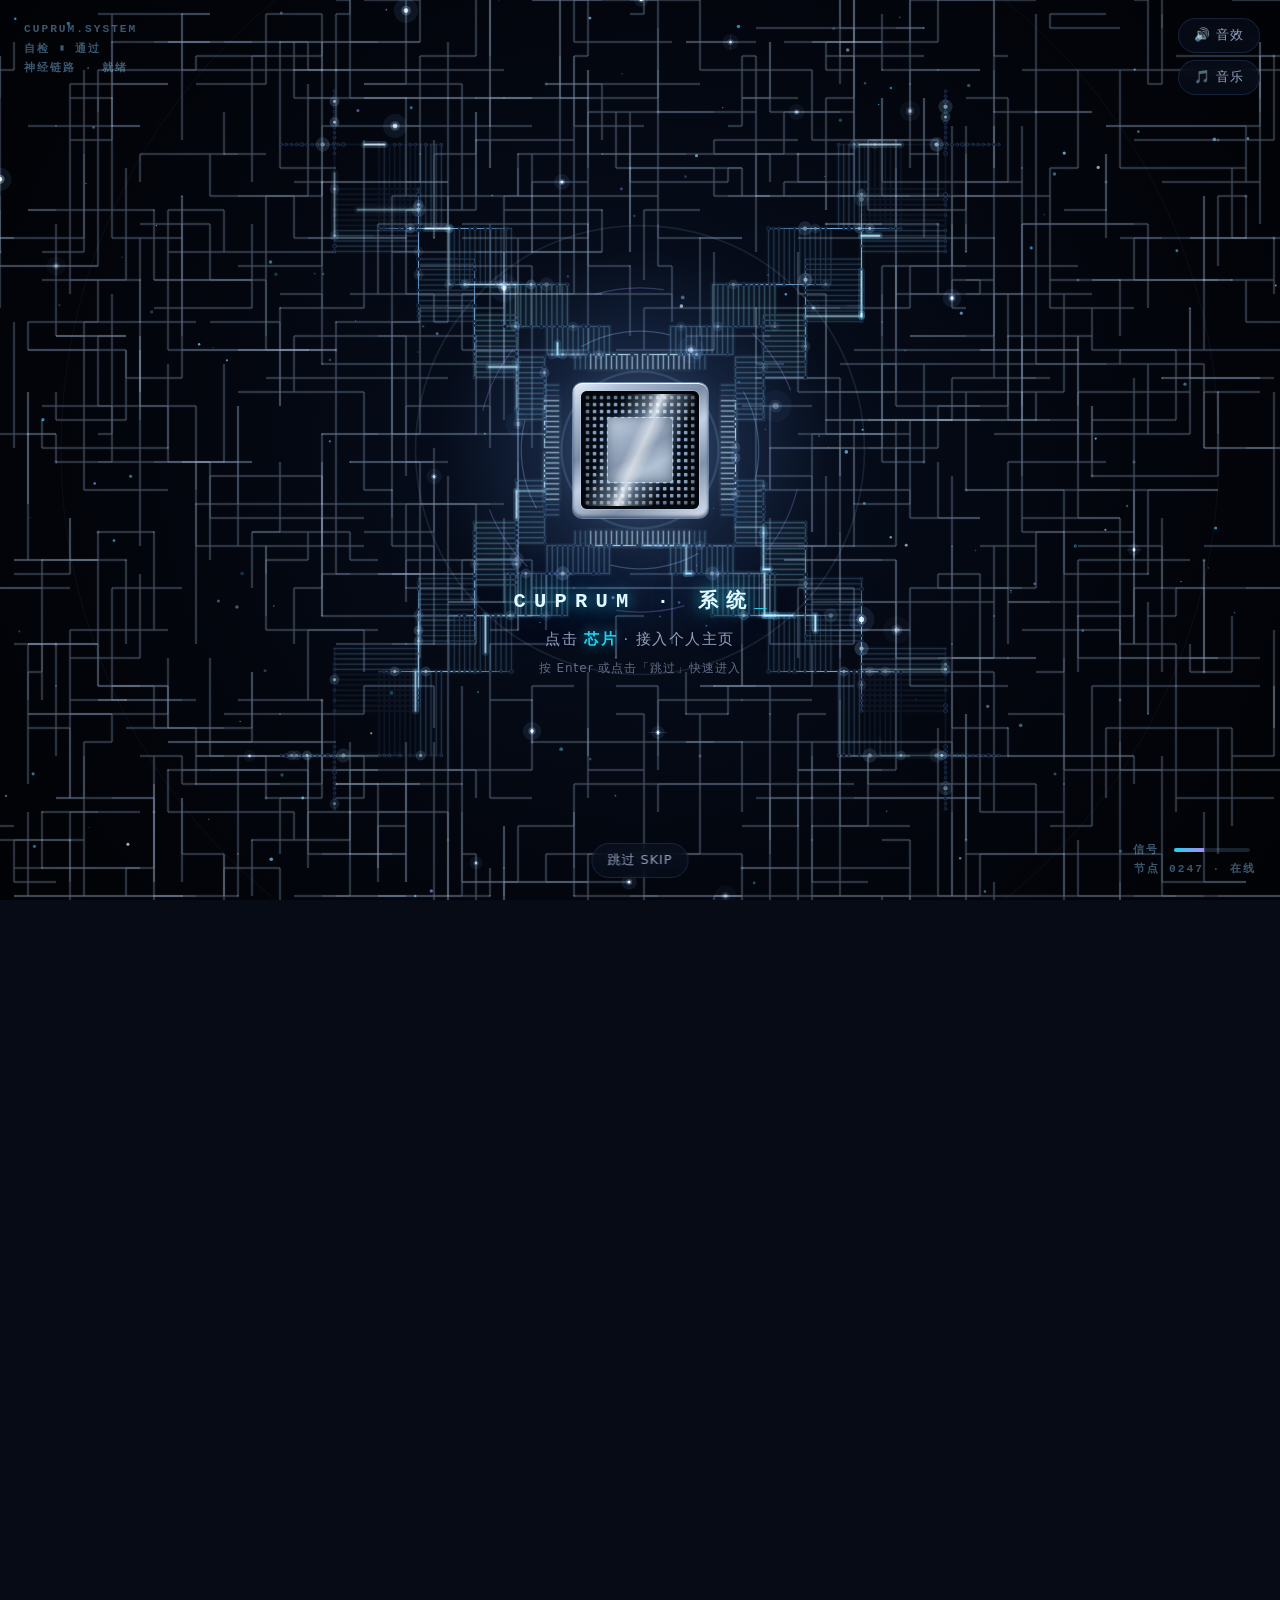
==== commit 6a34c731: "修复 V9.0 changelog 结构错误导致的脚本中断" ====
--- a/index.html
+++ b/index.html
@@ -4580,7 +4580,7 @@
           ]},
           {v:"V9", range:"2026-11-02", items:[
             {d:"2026-11-02", v:"V9.0", h:"数字分身接入大模型", p:"数字分身换成真模型（DeepSeek），回答不再靠预设话术；语气设定为幽默风趣、时而严肃、单纯又有点古灵精怪，也会坦然承认自己有对象。"}
-          ]
+          ]}
         ],
         close:"关闭"
       }
@@ -4632,7 +4632,7 @@
           ]},
           {v:"V9", range:"2026-11-02", items:[
             {d:"2026-11-02", v:"V9.0", h:"數字分身接入大模型", p:"數字分身換成真模型（DeepSeek），回答不再靠預設話術；語氣設定為幽默風趣、時而嚴肅、單純又有點古靈精怪，也會坦然承認自己有對象。"}
-          ]
+          ]}
         ],
         close:"關閉"
       }
@@ -4684,7 +4684,7 @@
           ]},
           {v:"V9", range:"2026-11-02", items:[
             {d:"2026-11-02", v:"V9.0", h:"Digital twin goes live", p:"The digital twin now runs on a real model (DeepSeek) instead of canned replies, with a playful-but-serious voice and a cheerful nod to being taken."}
-          ]
+          ]}
         ],
         close:"Close"
       }
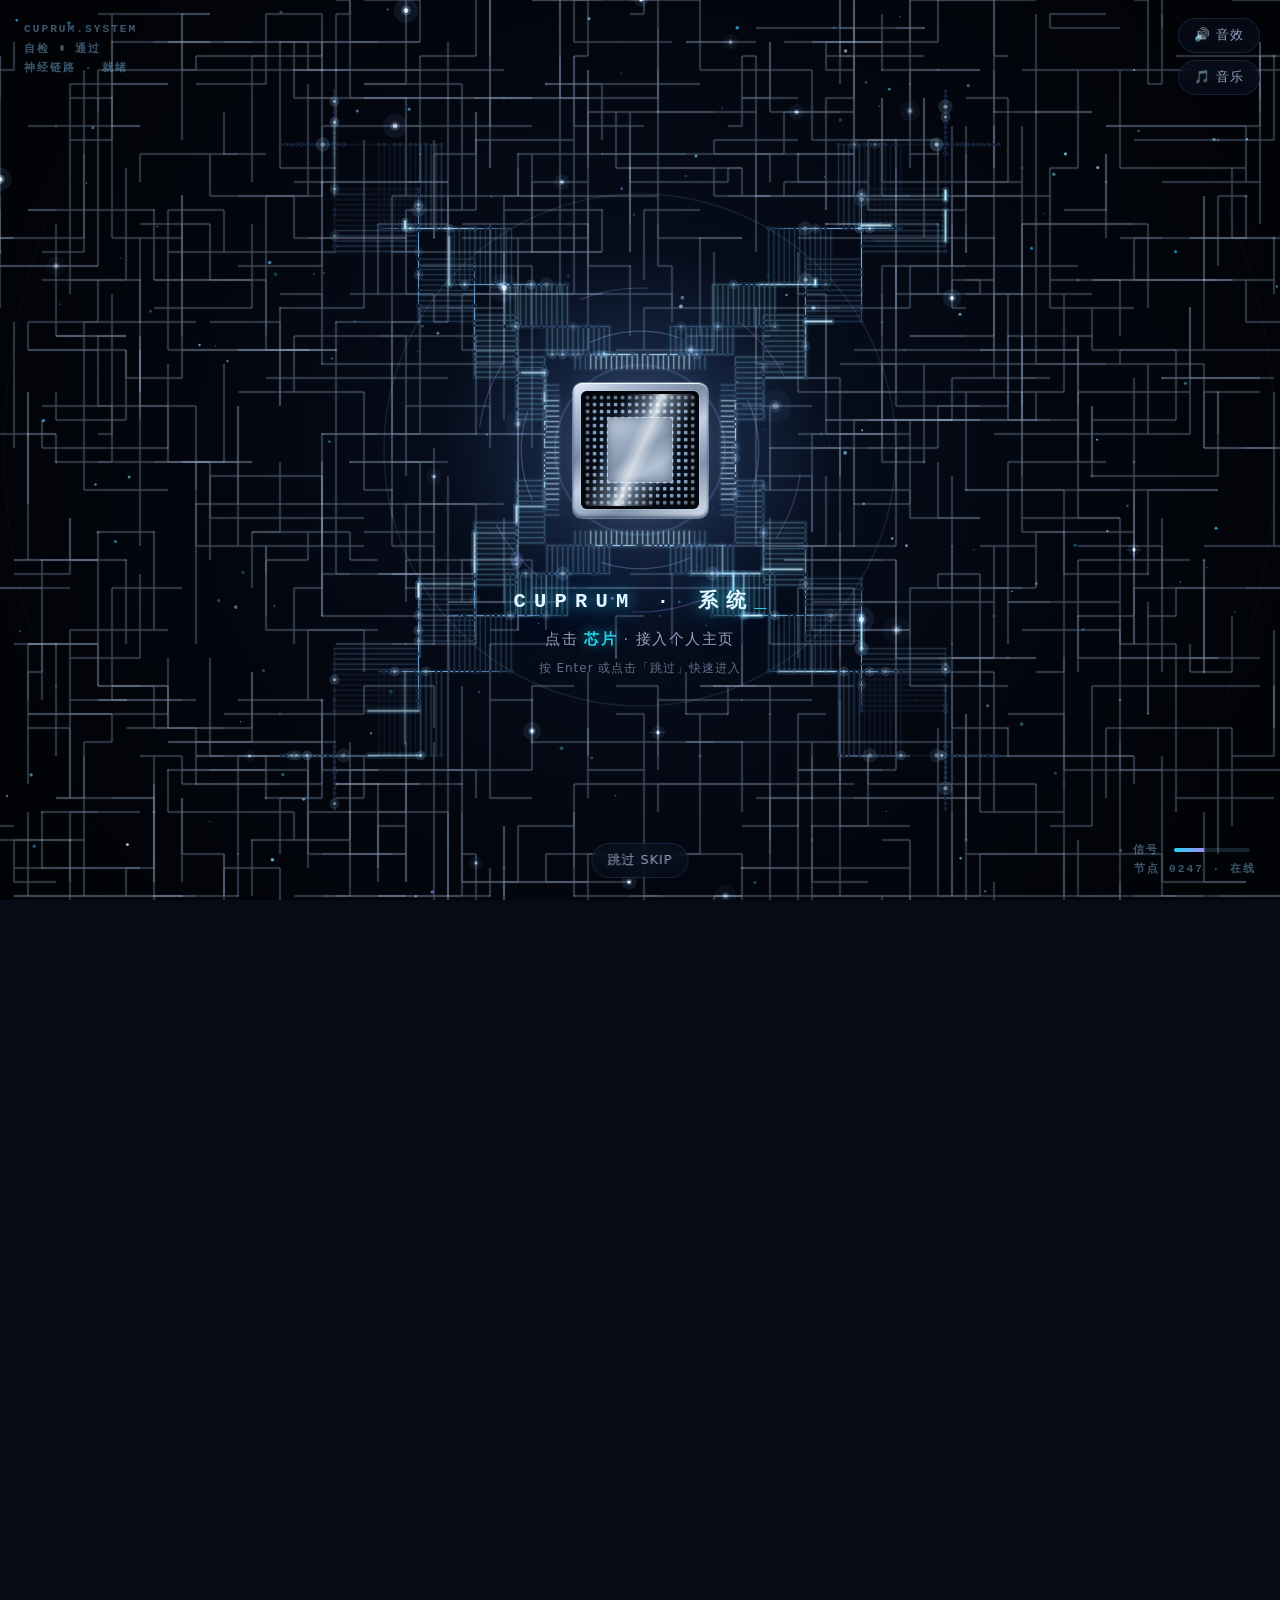
==== commit 5a527f8a: "Add cloud deployment support and V9.1 changelog" ====
--- a/index.html
+++ b/index.html
@@ -4579,7 +4579,8 @@
             {d:"2026-10-03", v:"V4.5", h:"页面导引与回到顶部", p:"右侧多了会随滚动点亮的页面导引，右下角是回到顶部按钮，手机上同样可用；顶部只留名字，导航更清爽。"}
           ]},
           {v:"V9", range:"2026-11-02", items:[
-            {d:"2026-11-02", v:"V9.0", h:"数字分身接入大模型", p:"数字分身换成真模型（DeepSeek），回答不再靠预设话术；语气设定为幽默风趣、时而严肃、单纯又有点古灵精怪，也会坦然承认自己有对象。"}
+            {d:"2026-11-02", v:"V9.0", h:"数字分身接入大模型", p:"数字分身换成真模型（DeepSeek），回答不再靠预设话术；语气设定为幽默风趣、时而严肃、单纯又有点古灵精怪，也会坦然承认自己有对象。"},
+            {d:"2026-11-02", v:"V9.1", h:"线上部署能力", p:"后端支持云端部署：新增 OSS 留言存储与无静态目录运行模式，并附阿里云函数计算部署清单，线上留言可持久保存。"}
           ]}
         ],
         close:"关闭"
@@ -4631,7 +4632,8 @@
             {d:"2026-10-03", v:"V4.5", h:"頁面導引與回到頂端", p:"右側多了會隨捲動點亮的頁面導引，右下角是回到頂端按鈕，手機上同樣可用；頂部只留名字，導覽更清爽。"}
           ]},
           {v:"V9", range:"2026-11-02", items:[
-            {d:"2026-11-02", v:"V9.0", h:"數字分身接入大模型", p:"數字分身換成真模型（DeepSeek），回答不再靠預設話術；語氣設定為幽默風趣、時而嚴肅、單純又有點古靈精怪，也會坦然承認自己有對象。"}
+            {d:"2026-11-02", v:"V9.0", h:"數字分身接入大模型", p:"數字分身換成真模型（DeepSeek），回答不再靠預設話術；語氣設定為幽默風趣、時而嚴肅、單純又有點古靈精怪，也會坦然承認自己有對象。"},
+            {d:"2026-11-02", v:"V9.1", h:"線上部署能力", p:"後端支援雲端部署：新增 OSS 留言儲存與無靜態目錄執行模式，並附阿里雲函數計算部署清單，線上留言可持久保存。"}
           ]}
         ],
         close:"關閉"
@@ -4683,7 +4685,8 @@
             {d:"2026-10-03", v:"V4.5", h:"Page guide and back-to-top", p:"A page guide on the right lights up as you scroll, with a back-to-top button below — both work on phones too; the header keeps just the name for a cleaner nav."}
           ]},
           {v:"V9", range:"2026-11-02", items:[
-            {d:"2026-11-02", v:"V9.0", h:"Digital twin goes live", p:"The digital twin now runs on a real model (DeepSeek) instead of canned replies, with a playful-but-serious voice and a cheerful nod to being taken."}
+            {d:"2026-11-02", v:"V9.0", h:"Digital twin goes live", p:"The digital twin now runs on a real model (DeepSeek) instead of canned replies, with a playful-but-serious voice and a cheerful nod to being taken."},
+            {d:"2026-11-02", v:"V9.1", h:"Cloud deployment ready", p:"The backend can now run in the cloud: OSS-backed feedback storage, an API-only mode, and an Alibaba Cloud Function Compute guide, so messages survive restarts."}
           ]}
         ],
         close:"Close"
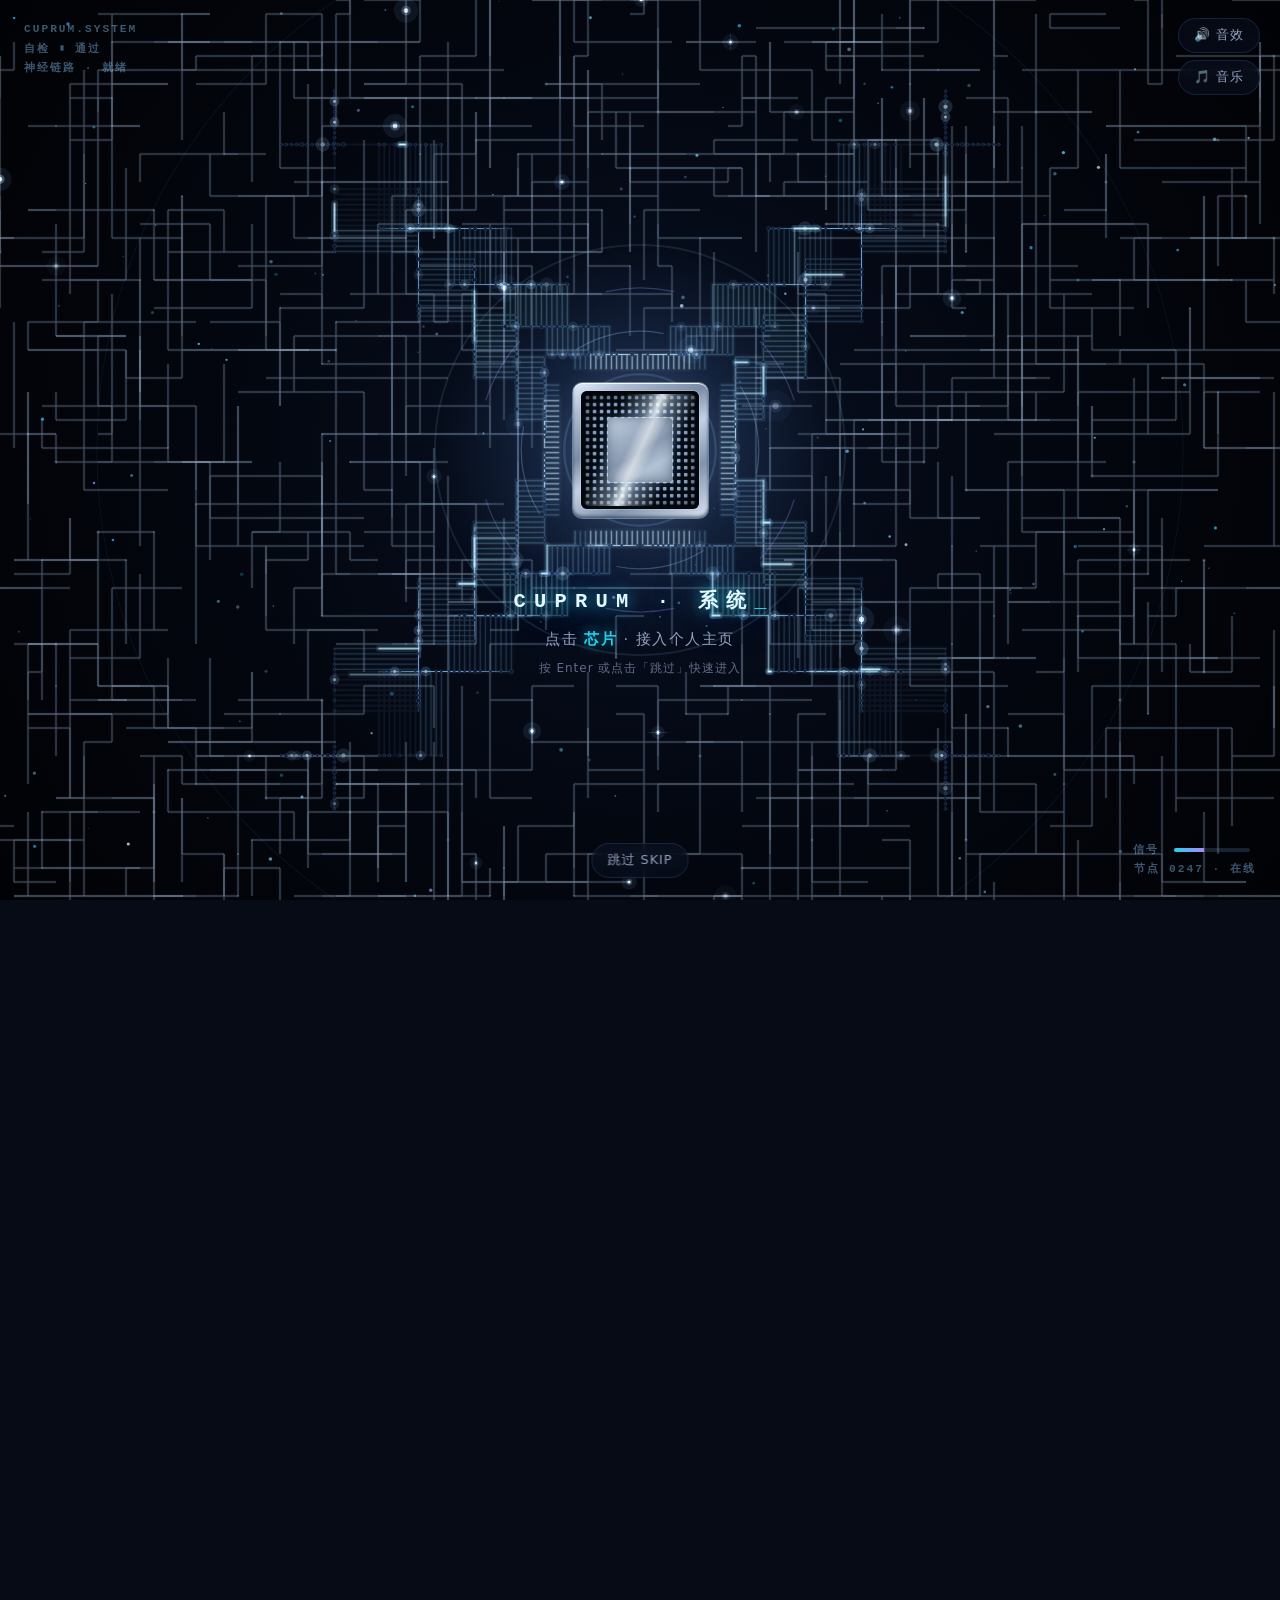
==== commit bf8c881e: "Point frontend at Aliyun FC backend and log V9.2" ====
--- a/index.html
+++ b/index.html
@@ -2226,7 +2226,10 @@
 const WORKER_BASE = (function(){
   var m = location.search.match(/[?&]api=([^&]*)/);
   if(m) return decodeURIComponent(m[1]).replace(/\/+$/, "");
-  return (location.protocol === "http:" || location.protocol === "https:") ? "" : "http://127.0.0.1:8145";
+  var h = location.hostname;
+  if(location.protocol === "file:") return "http://127.0.0.1:8145";
+  if(h === "cuprum0214.github.io") return "https://cuprum-chat-oozvxwnfqh.cn-shenzhen.fcapp.run";
+  return "";
 })();
    const AI = {
   ready:null,      // 后端可用性缓存（Promise<boolean>）
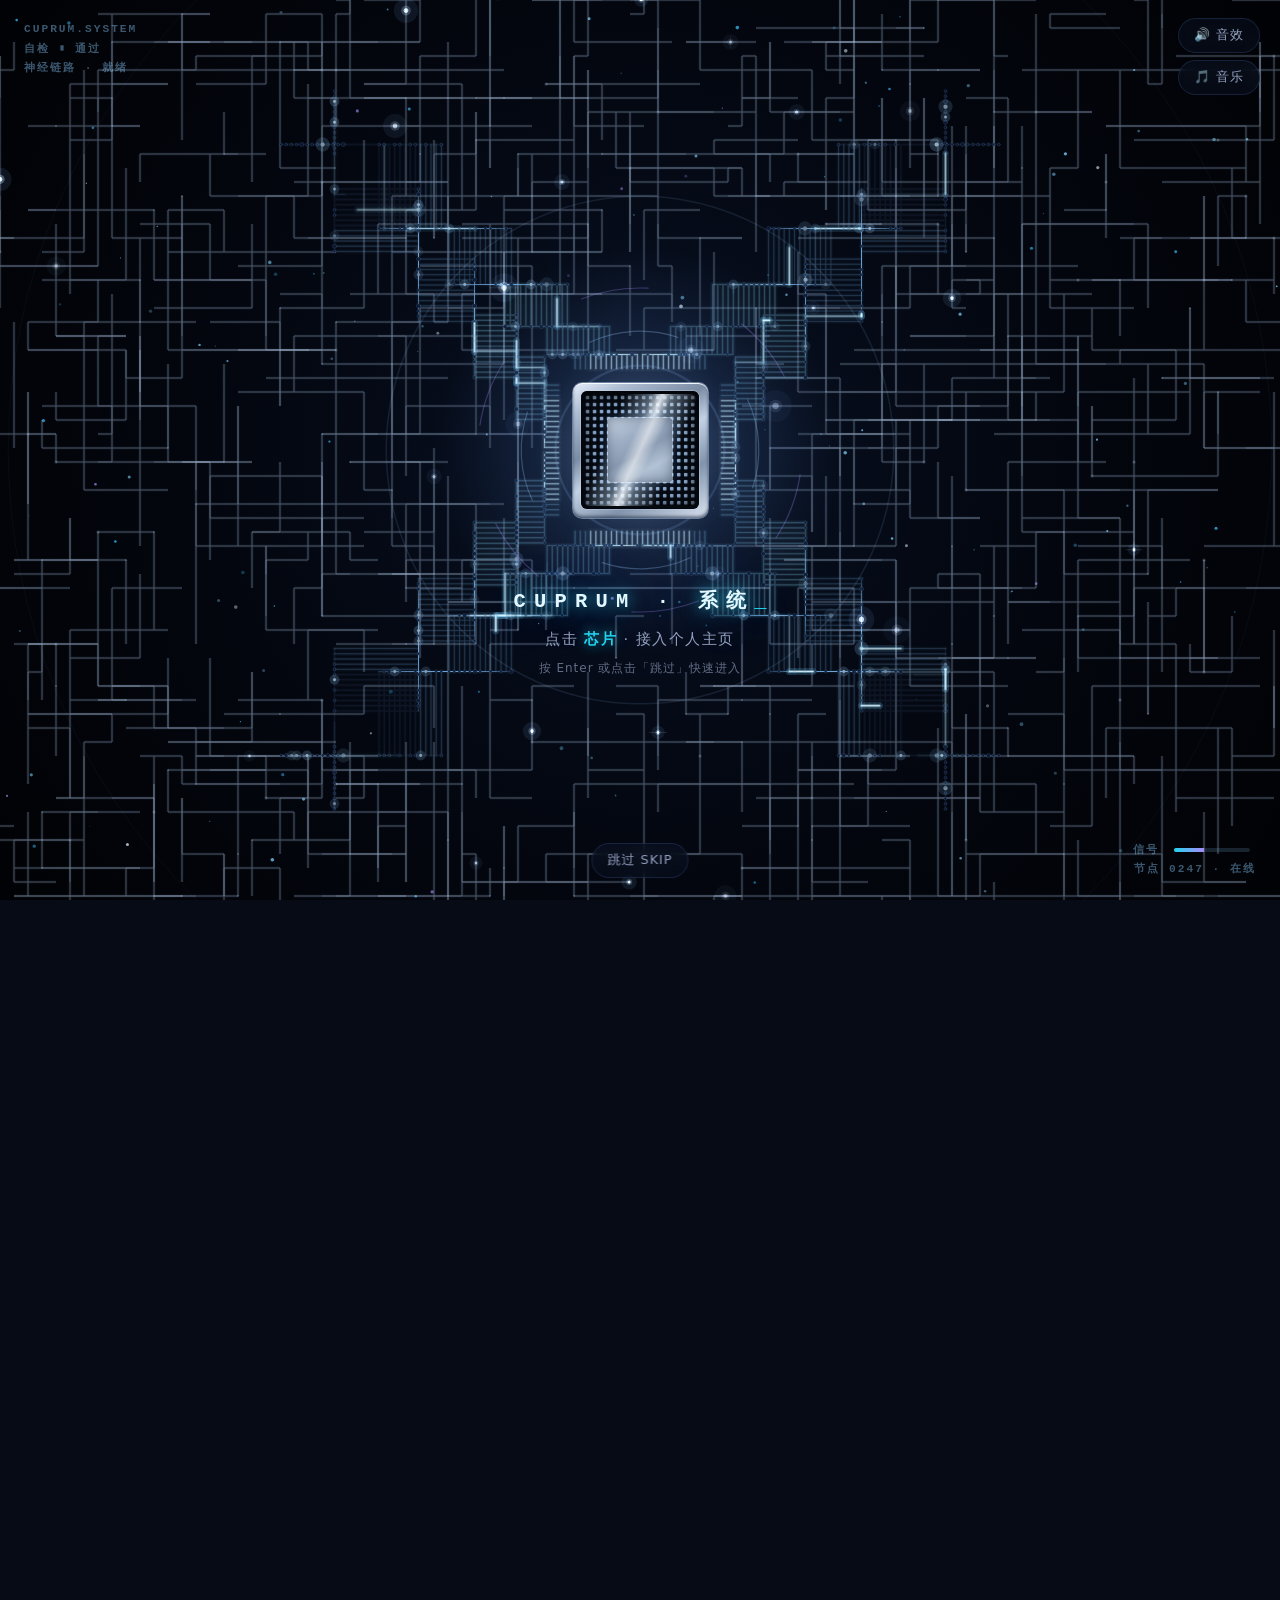
==== commit 54a9d259: "Enforce a 10-chat daily quota per device and log V9.3" ====
--- a/index.html
+++ b/index.html
@@ -1649,7 +1649,7 @@
       contact:{kicker:"Contact",title:"联系我",desc:"欢迎交流、合作或闲聊"},
       chat:{kicker:"AI Avatar",title:"数字分身 · Cuprum",desc:"这是我的小分身，记得我的一切，风格幽默又理性，像个有点萌的小孩~"}},
     contact:{title:"来和 Cuprum 说说话",desc:"以上信息已公开，欢迎随时联系。"},
-    chat:{online:"在线 · 已记住你的全部信息",status:"在线",placeholder:"和我说点什么...",clear:"清空对话",quick:"想聊什么？",rate:"说得有点快啦，让我歇一分钟再聊～"},
+    chat:{online:"在线 · 已记住你的全部信息",status:"在线",placeholder:"和我说点什么...",clear:"清空对话",quick:"想聊什么？",rate:"说得有点快啦，让我歇一分钟再聊～",dailyLimit:"今天的对话次数已经用完啦，明天再来找我～",quotaLeft:"今日还剩 {n} 次"},
     bot:{welcome:"嗨，我是 Cuprum 的数字分身，记得自己所有的资料。想聊什么，直接问～",
       fallback:"唔，这个我还没学到呢～问我<b>爱好、性格、联系方式</b>这些我会的！(๑•̀ㅂ•́)و✧",
       blocked:"这个问题有点超出我该聊的范围啦，我们换个轻松的，聊聊<b>音乐绘画、我的日常或我本人</b>吧～(´･ω･`)"},
@@ -1724,7 +1724,7 @@
       contact:{kicker:"Contact",title:"聯絡我",desc:"歡迎交流、合作或閒聊"},
       chat:{kicker:"AI Avatar",title:"數字分身 · Cuprum",desc:"這是我的小分身，記得我的一切，風格幽默又理性，像個有點萌的小孩~"}},
     contact:{title:"來和 Cuprum 說說話",desc:"以上資訊已公開，歡迎隨時聯絡。"},
-    chat:{online:"在線 · 已記住你的全部資訊",status:"在線",placeholder:"和我說點什麼...",clear:"清空對話",quick:"想聊什麼？",rate:"說得有點快啦，讓我歇一分鐘再聊～"},
+    chat:{online:"在線 · 已記住你的全部資訊",status:"在線",placeholder:"和我說點什麼...",clear:"清空對話",quick:"想聊什麼？",rate:"說得有點快啦，讓我歇一分鐘再聊～",dailyLimit:"今天的對話次數已經用完啦，明天再來找我～",quotaLeft:"今日還剩 {n} 次"},
     bot:{welcome:"嗨，我是 Cuprum 的數字分身，記得自己所有的資料。想聊什麼，直接問～",
       fallback:"唔，這個我還沒學到呢～問我<b>愛好、性格、聯絡方式</b>這些我會的！(๑•̀ㅂ•́)و✧",
       blocked:"這個問題有點超出我該聊的範圍啦，我們換個輕鬆的，聊聊<b>音樂繪畫、我的日常或我本人</b>吧～(´･ω･`)"},
@@ -1801,7 +1801,7 @@
     contact:{kicker:"Contact",title:"Contact",desc:"Let's talk, collaborate or chat"},
     chat:{kicker:"AI Avatar",title:"AI Avatar · Cuprum",desc:"This is my little avatar. It knows everything about me, witty yet rational, like a cute kid~"}},
   contact:{title:"Say hi to Cuprum",desc:"All info above is public. Feel free to reach out."},
-  chat:{online:"Online · knows everything about me",status:"Online",placeholder:"Type something...",clear:"Clear chat",quick:"What would you like to know?",rate:"Whoa, slow down a little — give me a minute to catch up!"},
+  chat:{online:"Online · knows everything about me",status:"Online",placeholder:"Type something...",clear:"Clear chat",quick:"What would you like to know?",rate:"Whoa, slow down a little — give me a minute to catch up!",dailyLimit:"You've used all your chats for today — come back tomorrow!",quotaLeft:"{n} chats left today"},
   bot:{welcome:"Hi, I'm Cuprum's digital avatar and I remember everything about me. Ask me anything!",
     fallback:"Hmm, I haven't learned that yet. Ask me about <b>hobbies, personality, or contact info</b> — things I actually know!",
     blocked:"Let's keep it light — that's a bit outside what I should chat about. How about <b>my music, art, daily life, or me</b>? (´･ω･`)"},
@@ -2231,13 +2231,26 @@
   if(h === "cuprum0214.github.io") return "https://cuprum-chat-oozvxwnfqh.cn-shenzhen.fcapp.run";
   return "";
 })();
+   /* 设备标识：存 localStorage，用于「每台设备每天 N 次」的额度计数。
+   注意：清浏览器数据/换无痕模式会生成新标识，服务端无法完全阻止。 */
+function deviceId(){
+  try{
+    var k="cuprum_device_id", v=localStorage.getItem(k);
+    if(!v || v.length<8){
+      v="d"+Math.random().toString(36).slice(2,10)+Date.now().toString(36);
+      localStorage.setItem(k,v);
+    }
+    return v;
+  }catch(e){ return ""; }
+}
    const AI = {
   ready:null,      // 后端可用性缓存（Promise<boolean>）
   history:[],      // 多轮上下文 [{role,content}]
   hits:[],         // 本地限流时间戳
   maxTurns:8,      // 最多携带的对话轮数（由 /api/health 覆盖）
   limit:12,        // 每分钟最多发言数（由 /api/health 覆盖）
-  busy:false, lastErr:"", streamed:0, local:0, ctrl:null
+  busy:false, lastErr:"", streamed:0, local:0, ctrl:null,
+  dailyLimit:0, dailyLeft:-1   // 每设备每日额度（由 /api/health 覆盖）
 };
 window.__ai = AI;
 const HEALTH_MS = 4000;   // 健康探测上限：超时即判离线并回退本地模板，避免后端不可达时"卡住不回话"
@@ -2245,12 +2258,17 @@
   if(AI.ready===null){
     const ac = (typeof AbortController!=="undefined") ? new AbortController() : null;
     const to = setTimeout(()=>{ try{ ac && ac.abort(); }catch(e){} }, HEALTH_MS);
-    AI.ready = fetch(WORKER_BASE + "/api/health", { cache: "no-store", signal: ac ? ac.signal : undefined })
+    AI.ready = fetch(WORKER_BASE + "/api/health?deviceId=" + encodeURIComponent(deviceId()), { cache: "no-store", signal: ac ? ac.signal : undefined })
       .then(r=>r.ok?r.json():null)
       .then(j=>{
         if(j && j.ok && j.hasKey){
           if(typeof j.maxTurns==="number" && j.maxTurns>0) AI.maxTurns=j.maxTurns;
           if(typeof j.ratePerMin==="number" && j.ratePerMin>0) AI.limit=Math.min(12,j.ratePerMin);
+          if(j.quota && typeof j.quota.limit==="number"){
+            AI.dailyLimit=j.quota.limit;
+            AI.dailyLeft=(typeof j.quota.left==="number")?j.quota.left:0;
+            renderQuota(j.quota);
+          }
           return true;
         }
         AI.lastErr = j ? "no_key" : "bad_health";
@@ -2260,6 +2278,23 @@
       .then(v=>{ clearTimeout(to); return v; });
   }
   return AI.ready;
+}
+/* 剩余次数小字：挂在输入框下方，额度为 0（不限）时不显示 */
+function renderQuota(q){
+  var host=document.getElementById("chat-input");
+  if(!host || !host.parentNode) return;
+  var box=host.parentNode, el=document.getElementById("chat-quota");
+  if(!el){
+    el=document.createElement("div");
+    el.id="chat-quota";
+    el.style.cssText="font-size:.72rem;line-height:1.5;color:var(--muted);text-align:right;padding:2px 4px 0 0";
+    if(box.parentNode) box.parentNode.insertBefore(el, box.nextSibling);
+  }
+  if(!q || !q.limit || q.limit<0){ el.textContent=""; return; }
+  var left=(typeof q.left==="number")?q.left:Math.max(0,q.limit-(q.used||0));
+  var tpl=t("chat","quotaLeft") || "";
+  el.textContent=tpl.replace("{n}", left);
+  el.style.color = left<=0 ? "#c0563b" : "var(--muted)";
 }
 function chatThrottled(){
   const now=Date.now();
@@ -2333,6 +2368,12 @@
   body: JSON.stringify(payload),
   signal: ctrl.signal
   }).then(resp=>{
+    if(resp.status===429){
+      return resp.json().then(function(j){
+        var c=(j && j.error && j.error.code)||"rate_limited";
+        throw {limitCode:c};
+      }, function(){ throw {limitCode:"rate_limited"}; });
+    }
     if(!resp.ok){
       if(resp.status===503 || resp.status===404){ AI.ready=Promise.resolve(false); AI.lastErr="http_"+resp.status; }
       throw new Error("HTTP "+resp.status);
@@ -2355,8 +2396,27 @@
       return pump();
     });
     return pump();
-  }).then(()=>done(ctrl.signal.aborted))
-    .catch(err=>done(!!(err && err.name==="AbortError") || ctrl.signal.aborted));
+  }).then(()=>{
+    if(!ctrl.signal.aborted && AI.dailyLimit>0 && AI.dailyLeft>=0){
+      AI.dailyLeft=Math.max(0,AI.dailyLeft-1);
+      renderQuota({limit:AI.dailyLimit, left:AI.dailyLeft});
+    }
+    done(ctrl.signal.aborted);
+  })
+    .catch(err=>{
+      if(err && err.limitCode){
+        if(tm0) tm0.remove();
+        AI.busy=false; AI.ctrl=null;
+        if(err.limitCode==="daily_limit"){
+          if(AI.dailyLimit>0){ AI.dailyLeft=0; renderQuota({limit:AI.dailyLimit, left:0}); }
+          addBubble(t("chat","dailyLimit") || "今天的对话次数已经用完啦，明天再来找我～", "bot");
+        } else {
+          addBubble(t("chat","rate") || "说得好快，歇一下再聊～", "bot");
+        }
+        return;
+      }
+      done(!!(err && err.name==="AbortError") || ctrl.signal.aborted);
+    });
 }
 function botReply(q){
   const turns = AI.maxTurns || 8;
@@ -2379,7 +2439,8 @@
   const payload = {
     messages: AI.history.slice(-turns*2).concat([{role:"user",content:q}]),
     profile: (typeof data!=="undefined" ? data : null),
-    lang: (typeof lang==="string" ? lang : "zh")
+    lang: (typeof lang==="string" ? lang : "zh"),
+    deviceId: deviceId()
   };
   AI.history.push({role:"user", content:q});
   AI.history = AI.history.slice(-turns*2);
@@ -4583,7 +4644,9 @@
           ]},
           {v:"V9", range:"2026-11-02", items:[
             {d:"2026-11-02", v:"V9.0", h:"数字分身接入大模型", p:"数字分身换成真模型（DeepSeek），回答不再靠预设话术；语气设定为幽默风趣、时而严肃、单纯又有点古灵精怪，也会坦然承认自己有对象。"},
-            {d:"2026-11-02", v:"V9.1", h:"线上部署能力", p:"后端支持云端部署：新增 OSS 留言存储与无静态目录运行模式，并附阿里云函数计算部署清单，线上留言可持久保存。"}
+            {d:"2026-11-02", v:"V9.1", h:"线上部署能力", p:"后端支持云端部署：新增 OSS 留言存储与无静态目录运行模式，并附阿里云函数计算部署清单，线上留言可持久保存。"},
+            {d:"2026-11-02", v:"V9.2", h:"正式上线", p:"后端部署到阿里云函数计算，线上访客用真实 DeepSeek 模型对话，留言通过 OSS 持久保存。"},
+            {d:"2026-11-02", v:"V9.3", h:"每日说话额度", p:"每台设备每天可以和数字分身聊 10 次，输入框下方会显示今天还剩几次，用完次日自动恢复。"}
           ]}
         ],
         close:"关闭"
@@ -4636,7 +4699,9 @@
           ]},
           {v:"V9", range:"2026-11-02", items:[
             {d:"2026-11-02", v:"V9.0", h:"數字分身接入大模型", p:"數字分身換成真模型（DeepSeek），回答不再靠預設話術；語氣設定為幽默風趣、時而嚴肅、單純又有點古靈精怪，也會坦然承認自己有對象。"},
-            {d:"2026-11-02", v:"V9.1", h:"線上部署能力", p:"後端支援雲端部署：新增 OSS 留言儲存與無靜態目錄執行模式，並附阿里雲函數計算部署清單，線上留言可持久保存。"}
+            {d:"2026-11-02", v:"V9.1", h:"線上部署能力", p:"後端支援雲端部署：新增 OSS 留言儲存與無靜態目錄執行模式，並附阿里雲函數計算部署清單，線上留言可持久保存。"},
+            {d:"2026-11-02", v:"V9.2", h:"正式上線", p:"後端部署到阿里雲函數計算，線上訪客用真實 DeepSeek 模型對話，留言透過 OSS 持久保存。"},
+            {d:"2026-11-02", v:"V9.3", h:"每日說話額度", p:"每台裝置每天可以和數字分身聊 10 次，輸入框下方會顯示今天還剩幾次，用完次日自動恢復。"}
           ]}
         ],
         close:"關閉"
@@ -4689,7 +4754,9 @@
           ]},
           {v:"V9", range:"2026-11-02", items:[
             {d:"2026-11-02", v:"V9.0", h:"Digital twin goes live", p:"The digital twin now runs on a real model (DeepSeek) instead of canned replies, with a playful-but-serious voice and a cheerful nod to being taken."},
-            {d:"2026-11-02", v:"V9.1", h:"Cloud deployment ready", p:"The backend can now run in the cloud: OSS-backed feedback storage, an API-only mode, and an Alibaba Cloud Function Compute guide, so messages survive restarts."}
+            {d:"2026-11-02", v:"V9.1", h:"Cloud deployment ready", p:"The backend can now run in the cloud: OSS-backed feedback storage, an API-only mode, and an Alibaba Cloud Function Compute guide, so messages survive restarts."},
+            {d:"2026-11-02", v:"V9.2", h:"Live in the cloud", p:"The backend now runs on Alibaba Cloud Function Compute, so visitors chat with the real DeepSeek model and messages persist in OSS."},
+            {d:"2026-11-02", v:"V9.3", h:"Daily chat quota", p:"Each device gets 10 chats a day with the avatar, with the remaining count shown under the input box and reset the next day."}
           ]}
         ],
         close:"Close"
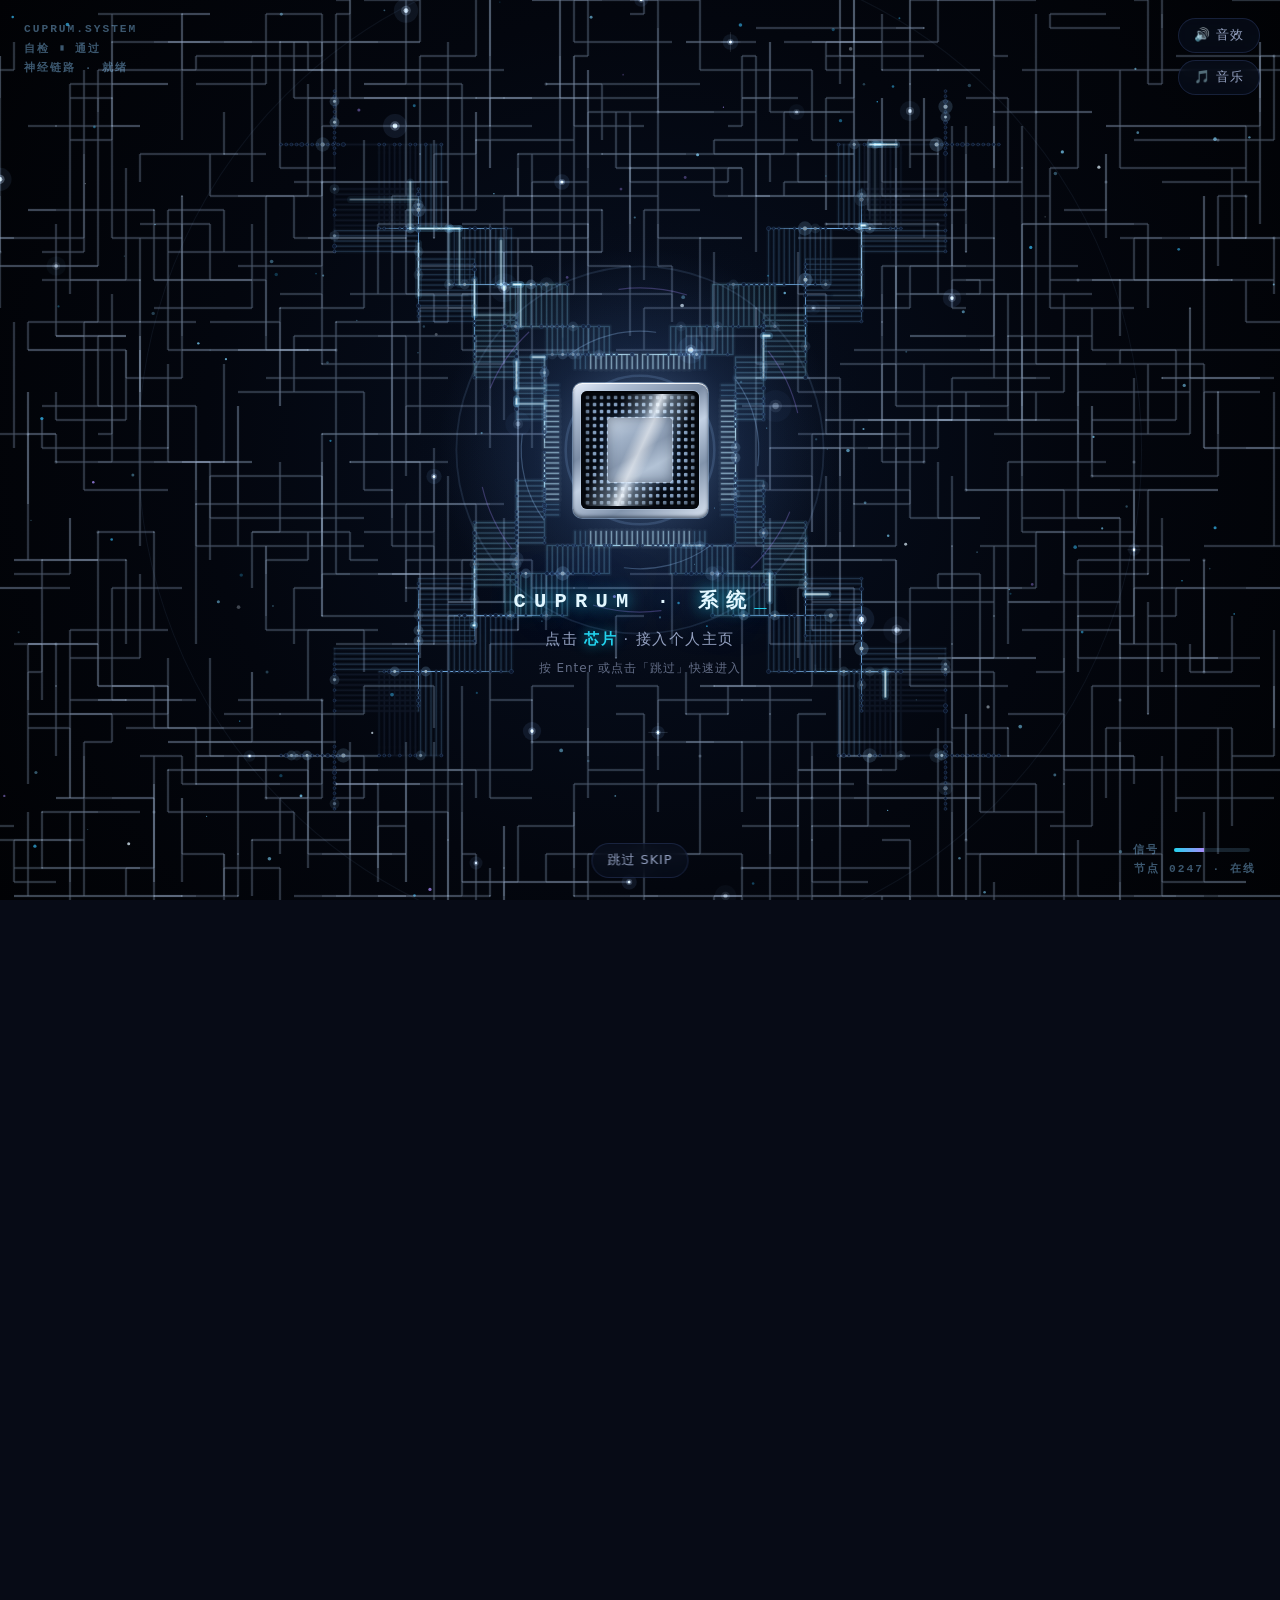
==== commit 066ea079: "Add files via upload" ====
--- a/index.html
+++ b/index.html
@@ -1,5241 +1,5547 @@
-<!DOCTYPE html>
-<html lang="zh-CN">
-<head>
-<meta charset="UTF-8" />
-<meta name="viewport" content="width=device-width, initial-scale=1.0" />
-<title>王童 · Cuprum | 个人主页</title>
-<meta id="meta-desc" name="description" content="王童 (Cuprum) 的个人主页：关于、爱好、项目、经历与数字分身聊天。" />
-<style>
-/* ============ 基础与变量 ============ */
-:root{
-  --bg:#070b16;--bg-2:#0b1122;
-  --card:rgba(18,26,48,.55);--card-border:rgba(120,150,255,.16);
-  --cyan:#22d3ee;--violet:#a78bfa;--blue:#3b82f6;
-  --text:#e7ecf8;--muted:#93a0c0;--line:rgba(120,150,255,.12);
-  --shadow-cyan:0 0 24px rgba(34,211,238,.35);--radius:18px;--maxw:1080px;
-  --accent:var(--cyan);
-}
-*{margin:0;padding:0;box-sizing:border-box}
-html{scroll-behavior:smooth;scroll-padding-top:76px}
-@media(max-width:820px){html{scroll-padding-top:104px}}
-@media(max-width:480px){html{scroll-padding-top:130px}}
-body{
-  font-family:"Segoe UI","PingFang SC","Microsoft YaHei",system-ui,-apple-system,sans-serif;
-  background:var(--bg);color:var(--text);line-height:1.7;overflow-x:hidden;
-}
-a{color:inherit;text-decoration:none}
-img{max-width:100%;display:block}
-button{font-family:inherit;cursor:pointer}
-.container{max-width:var(--maxw);margin:0 auto;padding:0 24px}
-body::before{
-  content:"";position:fixed;inset:0;z-index:-2;
-  background:
-    radial-gradient(60% 50% at 15% 10%, color-mix(in srgb,var(--cyan) 15%,transparent), transparent 60%),
-    radial-gradient(55% 45% at 85% 20%, color-mix(in srgb,var(--violet) 16%,transparent), transparent 60%),
-    radial-gradient(50% 60% at 70% 90%, color-mix(in srgb,var(--blue) 13%,transparent), transparent 60%),var(--bg);
-}
-body::after{
-  content:"";position:fixed;inset:0;z-index:-1;opacity:.5;pointer-events:none;
-  background-image:
-    linear-gradient(rgba(120,150,255,.05) 1px,transparent 1px),
-    linear-gradient(90deg,rgba(120,150,255,.05) 1px,transparent 1px);
-  background-size:44px 44px;
-  mask-image:radial-gradient(ellipse at center,#000 55%,transparent 100%);
-}
-canvas#stars{position:fixed;inset:0;z-index:-1;pointer-events:none}
-canvas#dna{position:fixed;inset:0;z-index:-1;pointer-events:none;opacity:0;transition:opacity 1.8s ease}
-canvas#trail{position:fixed;inset:0;z-index:45;pointer-events:none}
-canvas#fx{position:fixed;inset:0;z-index:60;pointer-events:none}
-
-/* ============ 导航 + 语言切换 ============ */
-header.topbar{position:fixed;top:0;left:0;right:0;z-index:50;backdrop-filter:blur(14px);-webkit-backdrop-filter:blur(14px);background:rgba(7,11,22,.7);border-bottom:1px solid var(--line)}
-.nav{display:flex;align-items:center;justify-content:space-between;height:64px;gap:12px}
-.nav-right{display:flex;align-items:center;gap:8px;margin-left:auto}
-.nav-links{display:flex;gap:4px}
-.nav-links a{padding:8px 12px;border-radius:10px;font-size:.9rem;color:var(--muted);transition:.25s;white-space:nowrap}
-.nav-links a:hover{color:var(--text);background:rgba(120,150,255,.08)}
-.nav-links a.active{color:var(--cyan)}
-
-/* 语言切换下拉 */
-.lang-drop{position:relative}
-.lang-btn{display:flex;align-items:center;gap:6px;padding:8px 12px;border-radius:10px;font-size:.9rem;color:var(--muted);background:rgba(120,150,255,.05);border:1px solid var(--card-border);transition:.25s}
-.lang-btn:hover{color:var(--text);border-color:var(--cyan)}
-/* 按钮内图标 / 下拉箭头：不随文字撑大，视觉与文字齐平 */
-.lang-btn .btn-ico,#bgm-ico{display:block;font-size:.94em;line-height:1;flex:0 0 auto}
-.lang-btn .caret{display:block;font-size:.7em;line-height:1;opacity:.8;flex:0 0 auto}
-/* 数字分身跳转入口（右上角一行） */
-.nav-chat{cursor:pointer;text-decoration:none;color:var(--cyan);background:rgba(120,200,255,.08);border-color:rgba(120,200,255,.32)}
-.nav-chat:hover{color:var(--text);border-color:var(--cyan);background:rgba(120,200,255,.14)}
-
-/* ====== 侧边导引栏（≥1200px 显示）====== */
-/* 侧边导引栏：胶囊容器 + 光边 */
-.side-nav{position:fixed;right:20px;top:50%;transform:translateY(-50%);z-index:66;display:none;flex-direction:column;align-items:center;gap:14px;padding:16px 12px;border-radius:999px;border:1px solid rgba(120,200,255,.32);background:linear-gradient(180deg,rgba(12,22,40,.78),rgba(7,12,24,.6));backdrop-filter:blur(12px);-webkit-backdrop-filter:blur(12px);box-shadow:0 0 0 1px rgba(120,200,255,.10),0 0 26px rgba(90,170,255,.22),inset 0 0 20px rgba(90,170,255,.07)}
-.side-dot{position:relative;display:flex;align-items:center;justify-content:center;width:22px;height:22px;text-decoration:none;color:var(--muted);font-size:.78rem;line-height:1;transition:color .25s}
-.side-dot span{position:absolute;right:calc(100% + 14px);top:50%;padding:4px 10px;border-radius:999px;border:1px solid rgba(120,200,255,.3);background:rgba(7,11,22,.86);backdrop-filter:blur(8px);-webkit-backdrop-filter:blur(8px);white-space:nowrap;box-shadow:0 0 14px rgba(90,170,255,.2);opacity:0;transform:translateY(-50%) translateX(8px);transition:opacity .25s,transform .25s;pointer-events:none}
-.side-dot i{width:11px;height:11px;flex:0 0 auto;border-radius:50%;border:1px solid var(--card-border);background:rgba(255,255,255,.07);transition:transform .25s,background .25s,border-color .25s,box-shadow .25s}
-.side-dot:hover span,.side-dot:focus-visible span{opacity:1;transform:translateY(-50%) translateX(0)}
-.side-dot:hover{color:var(--text)}
-.side-dot:hover i{border-color:var(--cyan);box-shadow:0 0 10px rgba(120,200,255,.6)}
-.side-dot.active{color:var(--text)}
-.side-dot.active i{background:var(--cyan);border-color:var(--cyan);transform:scale(1.7);box-shadow:0 0 0 6px rgba(120,200,255,.18),0 0 18px rgba(120,200,255,.95),0 0 34px rgba(90,170,255,.55)}
-@media(min-width:1200px){.side-nav{display:flex}}
-/* 平板（821–1199px）：沿用居中的竖排样式，同样显示 */
-@media(max-width:1199px){.side-nav{display:flex}}
-/* 手机（≤820px）：改用紧凑版，停靠在顶部栏下方的右侧，避开右下角「回到顶部 / 反馈」按钮群 */
-@media(max-width:820px){
-  .side-nav{right:8px;top:112px;transform:none;gap:9px;padding:11px 8px}
-  .side-dot{width:20px;height:20px}
-  .side-dot i{width:9px;height:9px}
-  .side-dot span{right:calc(100% + 10px);padding:3px 9px;font-size:.72rem}
-}
-@media(max-width:480px){
-  .side-nav{right:6px;top:138px;gap:8px;padding:10px 7px}
-  .side-dot{width:19px;height:19px}
-}
-/* 横屏 / 矮屏：改到左侧竖向居中，彻底避开右下角按钮群 */
-@media(max-width:820px) and (max-height:560px){
-  .side-nav{left:8px;right:auto;top:calc(50% + 30px);transform:translateY(-50%)}
-}
-
-/* ====== 回到顶部（位于反馈箱按钮上方）====== */
-.to-top{position:fixed;right:24px;bottom:136px;z-index:69;width:56px;height:56px;border-radius:50%;display:grid;place-items:center;cursor:pointer;color:var(--text);background:linear-gradient(180deg,rgba(14,26,46,.92),rgba(7,12,24,.84));border:2px solid rgba(120,200,255,.5);backdrop-filter:blur(10px);-webkit-backdrop-filter:blur(10px);opacity:0;visibility:hidden;transform:translateY(10px);box-shadow:0 0 0 1px rgba(120,200,255,.16),0 0 20px rgba(90,170,255,.35),inset 0 0 14px rgba(90,170,255,.10);transition:opacity .3s,transform .3s,visibility .3s,border-color .25s,color .25s,box-shadow .25s}
-.to-top.show{opacity:1;visibility:visible;transform:none;animation:ttPulse 2.6s ease-in-out infinite}
-@keyframes ttPulse{0%,100%{box-shadow:0 0 0 1px rgba(120,200,255,.16),0 0 20px rgba(90,170,255,.35),inset 0 0 14px rgba(90,170,255,.10)}50%{box-shadow:0 0 0 1px rgba(120,200,255,.3),0 0 30px rgba(120,200,255,.7),inset 0 0 18px rgba(120,200,255,.18)}}
-.to-top .tt-arrow{width:19px;height:19px;border-left:4px solid currentColor;border-top:4px solid currentColor;border-radius:2px;transform:rotate(45deg) translate(3px,3px)}
-.to-top:hover{border-color:var(--cyan);color:var(--cyan);transform:translateY(-2px);box-shadow:0 0 0 1px rgba(120,200,255,.34),0 0 34px rgba(120,200,255,.7),inset 0 0 18px rgba(120,200,255,.18)}
-@media(prefers-reduced-motion:reduce){.to-top.show{animation:none}}
-#bgm-btn{cursor:pointer}
-#bgm-btn.off{opacity:.55}
-#bgm-btn.off #bgm-ico{filter:grayscale(1)}
-.lang-menu{position:absolute;top:calc(100% + 8px);right:0;width:220px;max-height:380px;overflow:auto;background:rgba(10,16,32,.98);border:1px solid var(--card-border);border-radius:14px;box-shadow:0 18px 50px rgba(0,0,0,.4);padding:8px;opacity:0;visibility:hidden;transform:translateY(-8px);transition:.25s;z-index:60}
-.lang-menu.open{opacity:1;visibility:visible;transform:none}
-.lang-menu button{display:flex;align-items:center;justify-content:space-between;width:100%;text-align:left;background:none;border:none;color:var(--muted);padding:9px 12px;border-radius:8px;font-size:.9rem;transition:.2s}
-.lang-menu button:hover{background:rgba(120,150,255,.08);color:var(--text)}
-.lang-menu button.on{color:var(--cyan)}
-.lang-menu button .ck{visibility:hidden}
-.lang-menu button.on .ck{visibility:visible}
-/* ---- 手机 / 窄屏：顶部栏改为两行，功能按钮与「关于…联系」导航都完整显示 ----
-   第一行：色系 / 音乐 / 语言；第二行：关于 · 技能 · 项目 · 经历 · 联系 */
-@media(max-width:820px){
-  .container{padding:0 16px}
-  .nav{height:auto;min-height:56px;flex-wrap:wrap;align-items:center;
-       padding-top:7px;padding-bottom:7px;row-gap:5px}
-  .nav-right{flex:1 1 auto;min-width:0;flex-wrap:wrap;justify-content:flex-end;
-             gap:6px;row-gap:5px}
-  /* 功能按钮整体收紧：文字与图标同步变小，避免图标喧宾夺主 */
-  .lang-btn{padding:6px 9px;font-size:.76rem;gap:4px;line-height:1.15}
-  .lang-btn .caret{font-size:.62em;line-height:1;opacity:.8}
-  /* 第二行：锚点导航平均铺满整行，绝不裁切 */
-  .nav-links{flex:1 1 100%;justify-content:space-between;gap:2px;
-             margin-top:5px;padding-top:6px;border-top:1px solid var(--line)}
-  .nav-links a{flex:1 1 0;min-width:0;text-align:center;font-size:.78rem;
-               padding:7px 2px;white-space:nowrap}
-  .nav-links a span.hide-sm{display:none}
-}
-/* 窄屏：数字分身入口收成图标，避免顶部栏挤成三行 */
-@media(max-width:480px){
-  .nav-chat .nav-chat-txt{display:none}
-  .nav-chat{padding:6px 8px}
-  /* 色系下拉位于按钮组左侧，窄屏改为向右展开，避免菜单左侧被裁 */
-  #theme-menu{right:auto;left:0}
-}
-/* 超窄屏再收一档，保证英文等较长文案也放得下 */
-@media(max-width:420px){
-  .nav-chat{padding:5px 7px}
-  .lang-btn{padding:5px 8px;font-size:.72rem}
-  .nav-links a{font-size:.74rem;padding:7px 1px}
-}
-
-/* ============ Hero ============ */
-.hero{min-height:100vh;display:flex;align-items:center;justify-content:center;padding-top:64px;position:relative;text-align:center}
-.hero-inner{max-width:840px;padding:40px 0}
-/* ============ 个人签名（替代头像）：玻璃质感 + 科技感 + 激光流动 ============ */
-.sig{
-  position:relative;display:inline-flex;align-items:center;justify-content:center;
-  border-radius:16px;overflow:hidden;isolation:isolate;
-  background:
-    linear-gradient(135deg,rgba(255,255,255,.15),rgba(255,255,255,.03) 46%,color-mix(in srgb,var(--cyan) 10%,transparent)),
-    color-mix(in srgb,var(--cyan) 8%,rgba(11,17,32,.5));
-  border:1px solid color-mix(in srgb,var(--cyan) 36%,rgba(255,255,255,.12));
-  box-shadow:
-    inset 0 1px 0 rgba(255,255,255,.38),
-    inset 0 -20px 32px -24px color-mix(in srgb,var(--cyan) 60%,transparent),
-    0 10px 30px rgba(2,8,22,.55),
-    0 0 26px color-mix(in srgb,var(--cyan) 20%,transparent);
-  backdrop-filter:blur(14px) saturate(160%);
-  -webkit-backdrop-filter:blur(14px) saturate(160%);
-  animation:sigBreathe 5.4s ease-in-out infinite;
-}
-/* 玻璃内的细网格（科技感底纹） */
-.sig::before{
-  content:"";position:absolute;inset:0;pointer-events:none;opacity:.55;
-  background-image:
-    linear-gradient(color-mix(in srgb,var(--cyan) 14%,transparent) 1px,transparent 1px),
-    linear-gradient(90deg,color-mix(in srgb,var(--cyan) 14%,transparent) 1px,transparent 1px);
-  background-size:14px 14px;
-  -webkit-mask-image:radial-gradient(120% 95% at 50% 50%,#000 32%,transparent 80%);
-  mask-image:radial-gradient(120% 95% at 50% 50%,#000 32%,transparent 80%);
-}
-/* 四角科技切角 */
-.sig::after{
-  content:"";position:absolute;inset:5px;border-radius:10px;pointer-events:none;
-  background:
-    linear-gradient(color-mix(in srgb,var(--cyan) 82%,transparent),color-mix(in srgb,var(--cyan) 82%,transparent)) 0 0/14px 1px no-repeat,
-    linear-gradient(color-mix(in srgb,var(--cyan) 82%,transparent),color-mix(in srgb,var(--cyan) 82%,transparent)) 0 0/1px 14px no-repeat,
-    linear-gradient(color-mix(in srgb,var(--cyan) 82%,transparent),color-mix(in srgb,var(--cyan) 82%,transparent)) 100% 0/14px 1px no-repeat,
-    linear-gradient(color-mix(in srgb,var(--cyan) 82%,transparent),color-mix(in srgb,var(--cyan) 82%,transparent)) 100% 0/1px 14px no-repeat,
-    linear-gradient(color-mix(in srgb,var(--cyan) 82%,transparent),color-mix(in srgb,var(--cyan) 82%,transparent)) 0 100%/14px 1px no-repeat,
-    linear-gradient(color-mix(in srgb,var(--cyan) 82%,transparent),color-mix(in srgb,var(--cyan) 82%,transparent)) 0 100%/1px 14px no-repeat,
-    linear-gradient(color-mix(in srgb,var(--cyan) 82%,transparent),color-mix(in srgb,var(--cyan) 82%,transparent)) 100% 100%/14px 1px no-repeat,
-    linear-gradient(color-mix(in srgb,var(--cyan) 82%,transparent),color-mix(in srgb,var(--cyan) 82%,transparent)) 100% 100%/1px 14px no-repeat;
-}
-.sig-txt{
-  position:relative;z-index:2;display:inline-flex;align-items:center;white-space:nowrap;
-  font-family:ui-monospace,"Cascadia Mono",Consolas,"SFMono-Regular",monospace;
-  font-weight:700;letter-spacing:.14em;
-  background:linear-gradient(180deg,#ffffff 0%,color-mix(in srgb,var(--cyan) 22%,#ffffff) 34%,var(--cyan) 62%,var(--violet) 100%);
-  -webkit-background-clip:text;background-clip:text;-webkit-text-fill-color:transparent;
-  filter:drop-shadow(0 0 10px color-mix(in srgb,var(--cyan) 55%,transparent));
-}
-.sig-txt i{
-  font-style:normal;margin:0 .30em;opacity:.8;
-  -webkit-text-fill-color:var(--cyan);filter:drop-shadow(0 0 8px color-mix(in srgb,var(--cyan) 85%,transparent));
-}
-/* 激光流动：一道青蓝主光 + 一道紫色副光（副光压在字上） */
-.sig-laser{
-  position:absolute;top:-45%;bottom:-45%;left:0;width:36%;z-index:1;pointer-events:none;
-  background:linear-gradient(100deg,transparent,color-mix(in srgb,var(--cyan) 8%,transparent) 28%,color-mix(in srgb,var(--cyan) 55%,transparent) 50%,color-mix(in srgb,var(--cyan) 12%,transparent) 72%,transparent);
-  filter:blur(5px);mix-blend-mode:screen;
-  transform:translateX(-180%) skewX(-18deg);
-  animation:sigLaser 3.8s cubic-bezier(.45,.05,.55,.95) infinite;
-}
-.sig-laser.v2{
-  width:20%;z-index:3;filter:blur(8px);mix-blend-mode:screen;
-  background:linear-gradient(100deg,transparent,color-mix(in srgb,var(--violet) 55%,transparent) 50%,transparent);
-  animation-duration:5.6s;animation-delay:1.15s;
-}
-@keyframes sigLaser{
-  0%{transform:translateX(-180%) skewX(-18deg)}
-  58%{transform:translateX(330%) skewX(-18deg)}
-  100%{transform:translateX(330%) skewX(-18deg)}
-}
-@keyframes sigBreathe{
-  50%{box-shadow:
-    inset 0 1px 0 rgba(255,255,255,.38),
-    inset 0 -20px 32px -24px color-mix(in srgb,var(--cyan) 60%,transparent),
-    0 10px 30px rgba(2,8,22,.55),
-    0 0 40px color-mix(in srgb,var(--cyan) 34%,transparent)}
-}
-/* 大号（首屏头像位） */
-.sig.lg{display:flex;width:max-content;max-width:min(90vw,460px);margin:0 auto 24px;padding:22px 36px;border-radius:20px}
-.sig.lg .sig-txt{font-size:clamp(1.5rem,4.2vw,2.35rem)}
-/* 小号（聊天头部） */
-.sig.sm{width:auto;padding:7px 12px;border-radius:12px;flex:0 0 auto}
-.sig.sm .sig-txt{font-size:.8rem;letter-spacing:.12em}
-.sig.sm::after{inset:4px;border-radius:8px}
-/* 迷你号（对话气泡旁） */
-.sig.xs{width:44px;height:34px;padding:0;border-radius:10px;flex:0 0 auto}
-.sig.xs .sig-txt{font-size:.72rem;letter-spacing:.06em}
-.sig.xs::after{inset:3px;border-radius:7px}
-.hero .badge{display:inline-flex;align-items:center;gap:8px;margin:6px auto 18px;padding:7px 16px;border-radius:999px;font-size:.85rem;color:var(--muted);border:1px solid var(--card-border);background:var(--card)}
-.hero .badge::before{content:"";width:8px;height:8px;border-radius:50%;background:var(--cyan);box-shadow:0 0 10px var(--cyan);animation:pulse 1.8s infinite}
-@keyframes pulse{50%{opacity:.35}}
-.hero h1{font-size:clamp(2.2rem,6vw,3.6rem);font-weight:800;line-height:1.15;margin-bottom:6px;background:linear-gradient(120deg,#fff 30%,var(--cyan) 60%,var(--violet));-webkit-background-clip:text;background-clip:text;-webkit-text-fill-color:transparent}
-.hero .aka{color:var(--muted);font-size:1.05rem;margin-bottom:12px}
-.hero .aka b{color:var(--violet)}
-.hero .tagline{color:var(--muted);font-size:1.1rem;margin-bottom:12px}
-.type-wrap{font-size:1.22rem;color:var(--cyan);font-family:ui-monospace,Consolas,monospace;min-height:1.8em;margin-bottom:26px}
-.type-wrap .cursor{display:inline-block;width:2px;height:1.1em;background:var(--cyan);vertical-align:-.15em;margin-left:3px;animation:blink 1s steps(1) infinite}
-@keyframes blink{50%{opacity:0}}
-.btn-row{display:flex;gap:14px;justify-content:center;flex-wrap:wrap}
-.btn{padding:12px 26px;border-radius:999px;font-weight:600;font-size:.98rem;border:1px solid transparent;transition:.25s;display:inline-block}
-.btn-primary{color:#04121a;background:linear-gradient(120deg,var(--cyan),var(--blue));box-shadow:0 8px 24px rgba(34,211,238,.25)}
-.btn-primary:hover{transform:translateY(-2px);box-shadow:0 12px 32px rgba(34,211,238,.4)}
-.btn-ghost{color:var(--text);border-color:var(--card-border);background:var(--card)}
-.btn-ghost:hover{border-color:var(--cyan);color:var(--cyan)}
-.scroll-hint{position:absolute;bottom:26px;left:50%;transform:translateX(-50%);color:var(--muted);font-size:.8rem;display:flex;flex-direction:column;align-items:center;gap:8px}
-.scroll-hint .mouse{width:24px;height:38px;border:2px solid var(--card-border);border-radius:14px;position:relative}
-.scroll-hint .mouse::after{content:"";position:absolute;top:7px;left:50%;transform:translateX(-50%);width:4px;height:8px;border-radius:4px;background:var(--cyan);animation:wheel 1.6s infinite}
-@keyframes wheel{0%{transform:translate(-50%,0);opacity:1}100%{transform:translate(-50%,14px);opacity:0}}
-
-/* ============ 段落通用 ============ */
-section{padding:92px 0}
-.section-head{text-align:center;margin-bottom:52px}
-.kicker{color:var(--cyan);font-size:.9rem;letter-spacing:3px;text-transform:uppercase;font-weight:600}
-.section-head h2{font-size:clamp(1.8rem,4vw,2.5rem);font-weight:800;margin-top:10px}
-.section-head p{color:var(--muted);margin-top:12px;max-width:640px;margin-inline:auto}
-.section-head .sec-hint{color:color-mix(in srgb,var(--cyan) 78%,#fff);font-size:.8rem;letter-spacing:.05em;margin-top:16px;opacity:.92}
-.card{background:var(--card);border:1px solid var(--card-border);border-radius:var(--radius);backdrop-filter:blur(12px);-webkit-backdrop-filter:blur(12px);padding:26px;position:relative;overflow:hidden;
-  transition:transform .38s cubic-bezier(.22,.61,.36,1),border-color .34s ease,box-shadow .34s ease}
-.reveal{opacity:0;transform:translateY(34px);transition:opacity .7s ease,transform .38s cubic-bezier(.22,.61,.36,1)}
-.reveal.in{opacity:1;transform:none}
-/* == 悬停特效：鼠标触碰模块 → 整体轻微膨胀，内部图标再放大一点 ==
-   用 @media(hover:hover) 包裹，触屏设备不会出现“粘住”的悬停状态 */
-@media(hover:hover){
-  .card:hover,.card.reveal.in:hover,.meta-item:hover,.trait:hover{transform:translateY(-3px) scale(1.028);z-index:2;
-    border-color:color-mix(in srgb,var(--cyan) 42%,var(--card-border));
-    box-shadow:0 18px 44px rgba(0,0,0,.36),0 0 0 1px color-mix(in srgb,var(--cyan) 18%,transparent)}
-  .card:hover .ico{transform:scale(1.09);
-    border-color:color-mix(in srgb,var(--cyan) 40%,var(--card-border));
-    background:color-mix(in srgb,var(--cyan) 12%,transparent)}
-  .meta-item:hover .ico{transform:scale(1.12);color:var(--cyan)}
-  .trait:hover .ico{transform:scale(1.12)}
-}
-
-/* == About == */
-.about-grid{display:grid;grid-template-columns:repeat(2,1fr);gap:22px}
-.about-text{grid-column:1/-1;font-size:1.05rem;color:#cdd6ec}
-.about-text p{margin-bottom:12px}
-.about-text p:last-child{margin-bottom:0}
-.about-text b{color:var(--cyan)}
-.about-meta{display:grid;grid-template-columns:repeat(2,1fr);gap:14px;grid-column:1/-1}
-.meta-item{display:flex;gap:12px;align-items:flex-start;padding:16px;border-radius:14px;border:1px solid var(--card-border);background:var(--card);position:relative;
-  transition:transform .38s cubic-bezier(.22,.61,.36,1),border-color .34s ease,box-shadow .34s ease}
-.meta-item .ico{font-size:1.3rem;line-height:1;color:var(--violet);transition:transform .38s cubic-bezier(.22,.61,.36,1),color .3s ease}
-.meta-item .k{font-size:.76rem;color:var(--muted);text-transform:uppercase;letter-spacing:1px}
-.meta-item .v{font-weight:600}
-
-/* == Skills == */
-.skills-grid{display:grid;grid-template-columns:repeat(auto-fill,minmax(250px,1fr));gap:22px}
-.skill-card{text-align:center;padding:30px 20px}
-.skill-card .ico{width:64px;height:64px;margin:0 auto 16px;border-radius:16px;display:flex;align-items:center;justify-content:center;font-size:2rem;background:rgba(120,150,255,.08);border:1px solid var(--card-border);
-  transition:transform .38s cubic-bezier(.22,.61,.36,1),border-color .34s ease,background .34s ease}
-.skill-card h3{font-size:1.1rem;margin-bottom:6px;color:var(--cyan)}
-.skill-card p{color:var(--muted);font-size:.9rem}
-a.skill-card{display:block;color:inherit;text-decoration:none;cursor:pointer}
-.skill-card .skill-more{display:inline-flex;align-items:center;gap:6px;margin-top:14px;font-size:.78rem;letter-spacing:.06em;color:var(--cyan);opacity:.7;transition:opacity .25s,transform .25s}
-.skill-card .skill-more i{font-style:normal;transition:transform .25s}
-.skill-card:hover .skill-more,.skill-card:focus-visible .skill-more{opacity:1;transform:translateX(2px)}
-.skill-card:hover .skill-more i,.skill-card:focus-visible .skill-more i{transform:translateX(3px)}
-.skill-card:focus-visible{outline:2px solid var(--cyan);outline-offset:4px}
-
-/* == 技能画廊（点击技能卡片进入）== */
-.gallery-view{position:fixed;inset:0;z-index:800;overflow-y:auto;overflow-x:hidden;
-  background:
-    radial-gradient(1200px 700px at 82% -12%,color-mix(in srgb,var(--cyan) 13%,transparent),transparent 60%),
-    radial-gradient(900px 620px at -12% 112%,color-mix(in srgb,var(--violet) 15%,transparent),transparent 60%),
-    linear-gradient(180deg,var(--bg),var(--bg-2))}
-.gallery-view[hidden]{display:none}
-body.gallery-open{overflow:hidden}
-.gallery-bar{position:sticky;top:0;z-index:5;display:flex;align-items:center;gap:14px;
-  padding:13px clamp(16px,4vw,40px);backdrop-filter:blur(14px);-webkit-backdrop-filter:blur(14px);
-  background:color-mix(in srgb,var(--bg) 80%,transparent);border-bottom:1px solid var(--line)}
-.gallery-back{display:inline-flex;align-items:center;gap:8px;padding:9px 16px;border-radius:999px;font:inherit;font-size:.86rem;
-  border:1px solid var(--card-border);background:rgba(120,150,255,.08);color:var(--text);cursor:pointer;transition:.25s}
-.gallery-back:hover,.gallery-back:focus-visible{border-color:var(--cyan);color:var(--cyan);outline:none}
-.gallery-crumb{font:600 .72rem/1.4 ui-monospace,Consolas,monospace;letter-spacing:.18em;text-transform:uppercase;color:var(--muted);
-  overflow:hidden;text-overflow:ellipsis;white-space:nowrap}
-.gallery-nav{margin-left:auto;display:flex;align-items:center;gap:8px;flex:0 0 auto}
-.gallery-nav button{width:36px;height:36px;border-radius:50%;font:inherit;font-size:1.1rem;line-height:1;color:var(--text);
-  border:1px solid var(--card-border);background:rgba(120,150,255,.08);cursor:pointer;transition:.25s}
-.gallery-nav button:hover:not([disabled]),.gallery-nav button:focus-visible:not([disabled]){border-color:var(--cyan);color:var(--cyan);outline:none}
-.gallery-nav button[disabled]{opacity:.32;cursor:not-allowed}
-.gallery-count{min-width:52px;text-align:center;font:600 .78rem/1 ui-monospace,Consolas,monospace;color:var(--muted)}
-.gallery-inner{max-width:1080px;margin:0 auto;padding:clamp(28px,5vw,56px) clamp(16px,4vw,40px) 90px}
-.gallery-head{display:flex;align-items:center;gap:20px}
-.gallery-ico{flex:0 0 auto;width:76px;height:76px;border-radius:20px;display:flex;align-items:center;justify-content:center;
-  font-size:2.4rem;background:rgba(120,150,255,.08);border:1px solid var(--card-border)}
-.gallery-kicker{margin:0 0 6px;font:600 .72rem/1.6 ui-monospace,Consolas,monospace;letter-spacing:.22em;text-transform:uppercase;color:var(--cyan)}
-.gallery-title{margin:0;font-size:clamp(1.6rem,4.6vw,2.4rem);line-height:1.2}
-.gallery-sub{margin:8px 0 0;color:var(--muted);font-size:.95rem;line-height:1.7;max-width:58ch}
-.gallery-sec{padding:0;margin-top:clamp(30px,5vw,48px)}
-.gallery-h2{display:flex;align-items:center;gap:12px;margin:0 0 18px;font-size:1rem;letter-spacing:.05em;color:var(--cyan)}
-.gallery-h2::after{content:"";flex:1;height:1px;background:linear-gradient(90deg,var(--card-border),transparent)}
-/* 瀑布流：按图片原始比例完整展示（不裁切），高低错落但整体整齐 */
-.gallery-grid{columns:3;column-gap:14px}
-/* group layout: split by orientation; equal width inside a block, original aspect ratio kept (never cropped) */
-.gallery-grid.gallery-split{columns:auto;display:flex;flex-direction:column;gap:14px}
-.gallery-block{display:grid;gap:14px;align-items:start}
-.gallery-block.cols-4{grid-template-columns:repeat(4,1fr)}
-.gallery-block.cols-3{grid-template-columns:repeat(3,1fr)}
-.gallery-block.cols-2{grid-template-columns:repeat(2,1fr)}
-.gallery-block.cols-1{grid-template-columns:1fr}
-.gallery-split .gallery-tile{margin:0}
-.gallery-tile{margin:0 0 14px;break-inside:avoid;-webkit-column-break-inside:avoid;border-radius:16px;overflow:hidden;
-  border:1px solid var(--card-border);background:rgba(120,150,255,.06)}
-.gallery-tile img{width:100%;height:auto;display:block}
-.gallery-tile figcaption{padding:9px 12px;font-size:.8rem;color:var(--muted);border-top:1px solid var(--card-border)}
-.gallery-empty{column-span:all;display:flex;align-items:center;justify-content:center;min-height:150px;padding:26px;
-  border:1px dashed var(--card-border);border-radius:16px;color:var(--muted);font-size:.9rem;text-align:center}
-.gallery-prose{color:color-mix(in srgb,var(--cyan) 52%,var(--text));font-size:.98rem;line-height:1.85}
-.gallery-prose p{margin:0 0 14px}
-.gallery-prose h3{margin:22px 0 8px;font-size:1.02rem;color:var(--cyan)}
-.gallery-prose h3:first-child{margin-top:0}
-/* 关键词标签：胶囊样式，配色绑定 --cyan → 随主题变化 */
-.gallery-tags{display:flex;flex-wrap:wrap;gap:8px;margin-top:16px}
-.gallery-tags span{font-size:.76rem;padding:4px 11px;border-radius:999px;color:color-mix(in srgb,var(--cyan) 62%,#fff);border:1px solid color-mix(in srgb,var(--cyan) 38%,transparent);background:color-mix(in srgb,var(--cyan) 8%,transparent)}
-@media(max-width:920px){.gallery-grid{columns:2}.gallery-block.cols-4{grid-template-columns:repeat(3,1fr)}.gallery-block.cols-3{grid-template-columns:repeat(2,1fr)}}
-@media(max-width:600px){
-  .gallery-grid{columns:1}
-  .gallery-block.cols-4{grid-template-columns:repeat(2,1fr)}
-  .gallery-block.cols-3{grid-template-columns:1fr}
-  .gallery-block.cols-2{grid-template-columns:1fr}
-  .gallery-head{flex-direction:column;align-items:flex-start;gap:14px}
-  .gallery-ico{width:62px;height:62px;border-radius:16px;font-size:2rem}
-  .gallery-crumb{display:none}
-}
-@media(prefers-reduced-motion:reduce){.gallery-back,.gallery-nav button,.skill-card .skill-more,.skill-card .skill-more i,
-  .card,.meta-item,.trait,.skill-card .ico,.meta-item .ico,.trait .ico{transition:none}
-  .card:hover,.card.reveal.in:hover,.meta-item:hover,.trait:hover{transform:none}
-  .card:hover .ico,.meta-item:hover .ico,.trait:hover .ico{transform:none}}
-
-/* == Projects == */
-.projects-grid{display:grid;grid-template-columns:repeat(2,1fr);gap:22px}
-.project-card h3{font-size:1.12rem;margin-bottom:6px;display:flex;align-items:center;justify-content:space-between;gap:10px}
-.project-card h3 .tag{font-size:.72rem;font-weight:600;color:var(--violet);border:1px solid rgba(167,139,250,.4);padding:2px 10px;border-radius:999px;white-space:nowrap}
-.project-card p{color:var(--muted);font-size:.95rem;margin-bottom:14px}
-.project-card .tech{display:flex;flex-wrap:wrap;gap:8px;margin-bottom:16px}
-.project-card .tech span{font-size:.78rem;color:var(--cyan);font-family:ui-monospace,Consolas,monospace;padding:4px 9px;background:rgba(34,211,238,.08);border-radius:8px}
-.project-card .links{display:flex;gap:14px;font-size:.9rem}
-.project-card .links a{color:var(--blue);font-weight:600}
-.project-card .links a:hover{color:var(--cyan)}
-.empty-tip{color:var(--muted);text-align:center;font-size:.9rem;grid-column:1/-1;padding:20px}
-
-/* == Timeline == */
-.timeline{position:relative;max-width:760px;margin:0 auto;padding-left:34px}
-.timeline::before{content:"";position:absolute;left:11px;top:6px;bottom:6px;width:2px;background:linear-gradient(var(--cyan),var(--violet))}
-.t-item{position:relative;padding:0 0 32px}
-.t-item::before{content:"";position:absolute;left:-34px;top:4px;width:24px;height:24px;border-radius:50%;background:var(--bg);border:2px solid var(--cyan);box-shadow:0 0 14px rgba(34,211,238,.5)}
-.t-item .role{font-size:1.1rem;font-weight:700}
-.t-item .co{color:var(--cyan);font-weight:600;font-size:.95rem}
-.t-item .time{color:var(--muted);font-size:.82rem;font-family:ui-monospace,Consolas,monospace;margin:4px 0 10px}
-.t-item p{color:var(--muted);font-size:.95rem}
-.timeline .empty-tip{padding-left:0}
-
-/* == Contact == */
-.contact-card{max-width:680px;margin:0 auto;text-align:center;padding:44px 32px}
-.contact-card h3{font-size:1.5rem;margin-bottom:10px}
-.contact-card>p{color:var(--muted);margin-bottom:24px}
-.contact-links{display:grid;grid-template-columns:1fr 1fr;gap:12px;text-align:left}
-.contact-links a{display:flex;align-items:center;gap:10px;font-size:.95rem;color:var(--text);padding:13px 16px;border-radius:12px;border:1px solid var(--card-border);background:var(--card);transition:.25s;min-width:0}
-.contact-links a:hover{border-color:var(--cyan);transform:translateY(-2px)}
-.contact-links .ico{font-size:1.15rem;flex-shrink:0}
-.contact-links .txt{min-width:0;overflow:hidden;text-overflow:ellipsis;white-space:nowrap}
-.contact-links .lab{font-size:.7rem;color:var(--muted);text-transform:uppercase;letter-spacing:1px}
-
-/* == Chat == */
-.chat-wrap{max-width:720px;margin:0 auto}
-.chat-box{background:var(--card);border:1px solid var(--card-border);border-radius:20px;backdrop-filter:blur(12px);-webkit-backdrop-filter:blur(12px);overflow:hidden;display:flex;flex-direction:column;height:620px}
-.chat-head{display:flex;align-items:center;gap:14px;padding:16px 20px;border-bottom:1px solid var(--line)}
-.chat-head .sig.sm{align-self:center}
-.chat-head .who{flex:1}
-.chat-head .who .n{font-weight:700}
-.chat-head .who .s{font-size:.78rem;color:var(--muted)}
-.chat-head .dot{width:8px;height:8px;border-radius:50%;background:#34d399;box-shadow:0 0 8px #34d399;animation:pulse 2s infinite}
-.chat-head .st{display:flex;align-items:center;gap:6px;font-size:.75rem;color:var(--muted)}
-.chat-body{flex:1;overflow-y:auto;padding:20px;display:flex;flex-direction:column;gap:14px}
-.msg{display:flex;gap:10px;max-width:88%}
-.msg .bubble{background:rgba(120,150,255,.08);border:1px solid var(--card-border);padding:12px 16px;border-radius:16px;font-size:.95rem;line-height:1.65}
-.msg.user{align-self:flex-end;flex-direction:row-reverse}
-.msg.user .bubble{background:linear-gradient(120deg,rgba(34,211,238,.2),rgba(59,130,246,.18));border-color:rgba(34,211,238,.3)}
-.msg .mini-ava{flex-shrink:0}
-.msg .mini-ava.inv{visibility:hidden;width:44px;height:34px}
-.msg .bubble .who{font-size:.72rem;color:var(--violet);margin-bottom:3px;font-weight:700}
-.msg.typing .bubble{display:flex;gap:6px;align-items:center;padding:14px 18px}
-.msg.typing .dot{width:7px;height:7px;border-radius:50%;background:var(--muted);animation:tp 1.2s infinite}
-.msg.typing .dot:nth-child(2){animation-delay:.2s}
-.msg.typing .dot:nth-child(3){animation-delay:.4s}
-@keyframes tp{0%,60%,100%{transform:translateY(0);opacity:.4}30%{transform:translateY(-5px);opacity:1}}
-/* 模型流式输出（打字机） */
-.msg.streaming .bubble .ai-text{white-space:pre-wrap;word-break:break-word}
-.msg.streaming .bubble .ai-caret{display:inline-block;width:.5em;height:1.05em;margin-left:2px;vertical-align:-.18em;background:var(--cyan);border-radius:1px;animation:aiBlink 1s steps(2,start) infinite}
-@keyframes aiBlink{0%,50%{opacity:1}50.01%,100%{opacity:0}}
-@media (prefers-reduced-motion: reduce){.msg.streaming .bubble .ai-caret{animation:none;opacity:.6}}
-.quick-bar{border-top:1px solid var(--line);padding:10px 14px;display:flex;flex-wrap:wrap;gap:8px}
-.quick-bar .q{font-size:.8rem;padding:6px 13px;border-radius:999px;border:1px solid var(--card-border);color:var(--muted);background:transparent;transition:.2s}
-.quick-bar .q:hover{border-color:var(--cyan);color:var(--cyan)}
-.chat-input{display:flex;gap:10px;padding:12px 14px;border-top:1px solid var(--line);align-items:center}
-.chat-input input{flex:1;background:rgba(120,150,255,.06);border:1px solid var(--card-border);border-radius:999px;padding:11px 18px;color:var(--text);font-size:.95rem;outline:none;transition:.25s}
-.chat-input input:focus{border-color:var(--cyan);box-shadow:0 0 0 3px rgba(34,211,238,.12)}
-.chat-input .send{width:44px;height:44px;border-radius:50%;border:none;background:linear-gradient(120deg,var(--cyan),var(--blue));color:#04121a;font-size:1.1rem;flex-shrink:0;transition:.25s}
-.chat-input .send:hover{transform:scale(1.06)}
-.clear-btns{display:flex;gap:8px;margin-top:12px;justify-content:center}
-.clear-btns .ghost{font-size:.8rem;padding:7px 14px;border-radius:10px;border:1px solid var(--card-border);color:var(--muted);background:transparent}
-.clear-btns .ghost:hover{color:var(--text);border-color:var(--cyan)}
-
-/* == Footer == */
-footer{padding:36px 0;border-top:1px solid var(--line);text-align:center;color:var(--muted);font-size:.85rem}
-footer .heart{color:var(--violet)}
-/* 页脚小入口：© 版权行 + 「关于本站 · 更新记录」 */
-footer #foot-line{display:flex;flex-wrap:wrap;align-items:center;justify-content:center;gap:6px 10px}
-footer .foot-sep{opacity:.35}
-footer .foot-dot{opacity:.55}
-footer .foot-link{background:none;border:0;padding:0;color:var(--muted);font:inherit;font-size:inherit;cursor:pointer;border-bottom:1px solid transparent;transition:color .22s,border-color .22s}
-footer .foot-link:hover,footer .foot-link:focus-visible{color:var(--cyan);border-bottom-color:currentColor;outline:none}
-
-/* == 页脚弹窗：关于本站 / 更新记录 == */
-.doc-dialog{margin:auto;width:min(92vw,620px);max-height:min(88dvh,780px);padding:0;border:0;border-radius:24px;overflow:visible;color:#fff;background:transparent}
-.doc-dialog::backdrop{background:rgba(2,5,16,.72);backdrop-filter:blur(8px);-webkit-backdrop-filter:blur(8px)}
-.doc-dialog:not([open]){display:none}
-.doc-card{position:relative;width:100%;max-height:min(88dvh,780px);overflow-y:auto;padding:30px;border-radius:24px;
-  border:1px solid color-mix(in srgb,var(--cyan) 26%,transparent);
-  background:radial-gradient(460px 260px at 100% 0%,color-mix(in srgb,var(--cyan) 16%,transparent),transparent 65%),
-    linear-gradient(100deg,color-mix(in srgb,var(--blue) 10%,#01020c) 8%,color-mix(in srgb,var(--blue) 42%,#020524) 70%,color-mix(in srgb,var(--cyan) 40%,var(--blue)) 99%);
-  box-shadow:0 48px 110px rgba(0,0,0,.55),inset 0 1px 0 rgba(255,255,255,.12)}
-.doc-x{position:absolute;top:16px;right:16px;z-index:3;width:34px;height:34px;border-radius:50%;border:1px solid rgba(255,255,255,.22);color:#fff;background:rgba(255,255,255,.08);font-size:1.35rem;line-height:1;cursor:pointer;transition:transform .2s,background .2s}
-.doc-x:hover,.doc-x:focus-visible{transform:rotate(90deg);background:rgba(255,255,255,.18);outline:none}
-.doc-head{position:relative;padding-right:40px;padding-bottom:18px;border-bottom:1px solid rgba(255,255,255,.14)}
-.doc-kicker{margin:0 0 7px;font:600 .72rem/1.75 ui-monospace,Consolas,monospace;letter-spacing:.24em;color:color-mix(in srgb,var(--cyan) 58%,#fff);text-transform:uppercase}
-.doc-title{margin:0;font-size:clamp(1.3rem,4.4vw,1.75rem);line-height:1.2}
-.doc-sub{margin-top:10px;color:rgba(255,255,255,.72);font-size:.86rem;line-height:1.7}
-.doc-body{position:relative;z-index:1;padding-top:20px;font-size:.92rem;line-height:1.78;color:#e8eefc}
-.doc-body p{margin:0 0 12px}
-.doc-body p:last-child{margin-bottom:0}
-.doc-tags{display:flex;flex-wrap:wrap;gap:8px;margin-top:16px}
-.doc-tags span{font-size:.76rem;padding:4px 11px;border-radius:999px;color:color-mix(in srgb,var(--cyan) 62%,#fff);border:1px solid color-mix(in srgb,var(--cyan) 38%,transparent);background:color-mix(in srgb,var(--cyan) 8%,transparent)}
-/* 更新记录：里程碑时间线 */
-.doc-log{list-style:none;margin:0;padding:0 0 0 20px;display:flex;flex-direction:column;gap:16px;position:relative}
-.doc-log::before{content:"";position:absolute;left:5px;top:6px;bottom:6px;width:2px;background:linear-gradient(var(--cyan),var(--violet));opacity:.6}
-.doc-log li{position:relative}
-.doc-log li::before{content:"";position:absolute;left:-19px;top:6px;width:10px;height:10px;border-radius:50%;background:#040817;border:2px solid var(--cyan);box-shadow:0 0 10px color-mix(in srgb,var(--cyan) 60%,transparent)}
-.doc-log .d{font:600 .74rem/1.6 ui-monospace,Consolas,monospace;color:color-mix(in srgb,var(--cyan) 72%,#fff);letter-spacing:.06em}
-.doc-log .h{font-weight:700;margin:1px 0 3px}
-.doc-log .p{color:rgba(255,255,255,.72);font-size:.88rem}
-/* 更新记录：按周分组的版本标题 + 版本徽标 */
-.doc-wk + .doc-wk{margin-top:24px}
-.doc-wk__head{display:flex;align-items:baseline;gap:10px;flex-wrap:wrap;margin:0 0 14px;padding-bottom:8px;border-bottom:1px dashed rgba(255,255,255,.16)}
-.doc-wk__head .wk-v{font:800 1.02rem/1 ui-monospace,Consolas,monospace;letter-spacing:.06em;color:#fff;text-shadow:0 0 14px color-mix(in srgb,var(--cyan) 55%,transparent)}
-.doc-wk__head .wk-r{font:600 .72rem/1.6 ui-monospace,Consolas,monospace;color:rgba(255,255,255,.55);letter-spacing:.04em}
-.doc-log .d{display:flex;align-items:center;gap:8px;flex-wrap:wrap}
-.doc-log .d .v{font:700 .68rem/1.6 ui-monospace,Consolas,monospace;padding:1px 7px;border-radius:6px;color:#040817;background:linear-gradient(120deg,var(--cyan),var(--violet));letter-spacing:.04em}
-@media(max-width:600px){.doc-card{padding:24px 18px;border-radius:20px}}
-@media(prefers-reduced-motion:reduce){.doc-x{transition:none}}
-
-@media(max-width:820px){
-  section{padding:66px 0}
-  /* 顶部栏在窄屏为两行，首屏相应下移，避免内容被固定导航压住 */
-  .hero{padding-top:104px}
-  .hero-inner{padding:28px 0}
-  .about-grid,.skills-grid,.projects-grid{gap:16px}
-  .about-meta{grid-template-columns:1fr 1fr}
-  .contact-links{grid-template-columns:1fr}
-  /* 窄屏邮箱过长：允许换行完整显示，避免被卡片裁掉（配合 a 的 min-width:0） */
-  .contact-links .txt{white-space:normal;overflow-wrap:anywhere}
-  .chat-box{height:560px}
-}
-
-/* ============================================================
-   反馈箱：复刻 https://puyuesun.github.io/spy-personal-homepage/ 的意见反馈箱
-   · 入口：右下角悬浮按钮，手工复刻的 HUD 圆环徽标（数据环自转、立方体漂浮、斜环绕中心自转），hover 浮出「意见反馈」
-   · 弹窗：原生 <dialog>，单字段留言（设备类型由浏览器自动识别、只读展示），只把 message 提交到 Supabase 的 feedback 表
-   · 参考站的克莱因蓝三档配色，这里换算成本页主题变量 --cyan/--violet/--blue，
-     切换赤霞 / 薄荷 / 樱粉等色系时整套反馈箱自动跟随
-   ============================================================ */
-.fb-fab,.fb-dialog{
-  --fb-mono:ui-monospace,Consolas,"Courier New",monospace;
-  --fb-deep:color-mix(in srgb,var(--blue) 30%,#00102e);          /* ≈ 参考站 #001a5e */
-  --fb-mid:color-mix(in srgb,var(--blue) 78%,#00102e);           /* ≈ 参考站 #002fa7 */
-  --fb-bright:color-mix(in srgb,var(--cyan) 42%,var(--blue));    /* ≈ 参考站 #2f6bff */
-  --fb-base:color-mix(in srgb,var(--blue) 9%,#01020c);           /* ≈ 参考站 #020024 */
-  --fb-card:color-mix(in srgb,var(--blue) 40%,#020524);          /* ≈ 参考站 #090979 */
-  --fb-glow:var(--cyan);                                         /* ≈ 参考站 #35d6ff */
-}
-/* 徽标：手工复刻的 HUD 圆环徽标（外环数据加载光、中心立方体漂浮、斜环绕中心自转）
-   全部由路径/渐变画出，不依赖任何位图；动效为 CSS keyframes，prefers-reduced-motion 下全部静止 */
-.fb-fab{
-  --hud-ink-0:#081029;--hud-ink:#101c3f;--hud-ink-2:#152449;
-  --hud-line:color-mix(in srgb,var(--blue) 28%,#414c85);
-  --hud-line-dim:color-mix(in srgb,var(--blue) 20%,#2b3468);
-  --hud-tick:color-mix(in srgb,var(--cyan) 20%,#8fb0ea);
-  --hud-block:color-mix(in srgb,var(--blue) 52%,#5f82d8);
-  --hud-block-dim:color-mix(in srgb,var(--blue) 38%,#3a4d8c);
-  --hud-cyan:color-mix(in srgb,var(--cyan) 80%,#8ef2ff);
-  --hud-node:color-mix(in srgb,var(--cyan) 52%,#bff4ff);
-  --hud-orbit:color-mix(in srgb,var(--cyan) 30%,#bfe9ff);
-  --hud-cube-top:color-mix(in srgb,var(--blue) 34%,#74acea);
-  --hud-cube-top-2:color-mix(in srgb,var(--cyan) 14%,#96cbf2);
-  --hud-cube-left:color-mix(in srgb,var(--blue) 44%,#4f74b8);
-  --hud-cube-left-2:color-mix(in srgb,var(--blue) 34%,#6b9ad2);
-  --hud-cube-right:color-mix(in srgb,var(--cyan) 40%,#86d8ee);
-  --hud-cube-right-2:color-mix(in srgb,var(--cyan) 24%,#4fa9cf);
-  --hud-cube-core:color-mix(in srgb,var(--cyan) 58%,#aef2ff);
-}
-.fb-fab{position:fixed;right:24px;bottom:24px;z-index:70;width:100px;height:100px;
-  padding:0;border:0;border-radius:50%;overflow:hidden;cursor:pointer;color:#fff;background:var(--hud-ink-0);
-  box-shadow:0 18px 46px color-mix(in srgb,var(--fb-mid) 48%,transparent),0 0 0 1px color-mix(in srgb,var(--hud-line) 60%,transparent);
-  transition:transform .22s ease,box-shadow .22s ease,opacity .7s}
-.fb-fab:hover,.fb-fab:focus-visible{transform:translateY(-3px) scale(1.05);
-  box-shadow:0 24px 58px color-mix(in srgb,var(--fb-mid) 62%,transparent),0 0 0 1px color-mix(in srgb,var(--hud-tick) 62%,transparent)}
-.fb-fab:focus-visible{outline:3px solid color-mix(in srgb,var(--fb-glow) 75%,transparent);outline-offset:4px}
-.fb-fab__hud{position:absolute;inset:0;display:block}
-.fb-fab__label{position:absolute;z-index:2;left:50%;top:50%;transform:translate(-50%,-50%) scale(.88);
-  font-size:.72rem;font-weight:800;letter-spacing:.06em;white-space:nowrap;pointer-events:none;
-  color:#eaf4ff;text-shadow:0 1px 10px rgba(2,8,28,.92);opacity:0;transition:opacity .25s ease,transform .25s ease}
-.fb-fab:hover .fb-fab__label,.fb-fab:focus-visible .fb-fab__label{opacity:1;transform:translate(-50%,-50%) scale(1)}
-.fb-hud__svg{display:block;width:100%;height:100%}
-.fb-hud__blk{fill:url(#fbHudBlkA)}
-.fb-hud__blk--dim{fill:url(#fbHudBlkB)}
-/* 旋转组必须用 fill-box + 隐形对称 spacer，view-box/center 在 Chromium 下会绕错圆心 */
-.fb-hud__ticks,.fb-hud__dust,.fb-hud__sweep,.fb-hud__float,.fb-hud__orbitSquash{
-  transform-box:fill-box;transform-origin:center;
-}
-.fb-hud__ticks{animation:fbHudSpin 16s linear infinite}
-.fb-hud__dust{animation:fbHudSpin 30s linear infinite}
-.fb-hud__sweep{animation:fbHudSpin 3.4s linear infinite}
-.fb-hud__float{animation:fbHudFloat 4.6s ease-in-out infinite}
-.fb-hud__orbitSquash{animation:fbHudSquash 6.4s ease-in-out infinite}
-.fb-hud__orbit{animation:fbHudDash 1.2s linear infinite}
-.fb-hud__node{transform-box:fill-box;transform-origin:center;animation:fbHudNode 2.6s ease-in-out infinite}
-@keyframes fbHudSpin{to{transform:rotate(360deg)}}
-@keyframes fbHudFloat{0%,100%{transform:translateY(-2.6px)}50%{transform:translateY(2.6px)}}
-@keyframes fbHudSquash{0%,100%{transform:scaleX(1)}50%{transform:scaleX(.34)}}
-@keyframes fbHudDash{to{stroke-dashoffset:-17.22}}
-@keyframes fbHudNode{0%,100%{opacity:1}50%{opacity:.5}}
-@media (prefers-reduced-motion:reduce){
-  .fb-hud__ticks,.fb-hud__dust,.fb-hud__sweep,.fb-hud__float,.fb-hud__orbitSquash,.fb-hud__orbit,.fb-hud__node{animation:none}
-}
-body.booting .fb-fab{opacity:0;pointer-events:none}
-
-.fb-dialog{margin:auto;width:min(92vw,540px);max-height:min(90dvh,720px);padding:0;border:0;
-  border-radius:24px;overflow:visible;color:#fff;background:transparent}
-.fb-dialog::backdrop{background:rgba(2,5,16,.72);backdrop-filter:blur(8px);-webkit-backdrop-filter:blur(8px)}
-.fb-dialog:not([open]){display:none}
-.fb-card{position:relative;overflow:hidden;width:100%;max-height:min(90dvh,720px);overflow-y:auto;
-  padding:30px;border-radius:24px;border:1px solid color-mix(in srgb,var(--fb-bright) 28%,transparent);
-  background:
-    radial-gradient(420px 240px at 100% 0%,color-mix(in srgb,var(--fb-glow) 18%,transparent),transparent 65%),
-    linear-gradient(100deg,var(--fb-base) 9%,var(--fb-card) 68%,var(--fb-bright) 97%);
-  box-shadow:0 48px 110px rgba(0,0,0,.55),inset 0 1px 0 rgba(255,255,255,.12)}
-.fb-card::before{content:"";position:absolute;width:280px;height:280px;left:-120px;bottom:-160px;
-  border-radius:50%;background:color-mix(in srgb,var(--fb-glow) 16%,transparent);filter:blur(40px);pointer-events:none}
-.fb-x{position:absolute;top:16px;right:16px;z-index:3;width:34px;height:34px;border-radius:50%;
-  border:1px solid rgba(255,255,255,.22);color:#fff;background:rgba(255,255,255,.08);
-  font-size:1.35rem;line-height:1;transition:transform .2s ease,background .2s ease}
-.fb-x:hover,.fb-x:focus-visible{transform:rotate(90deg);background:rgba(255,255,255,.18)}
-.fb-head{position:relative;padding-right:38px;padding-bottom:20px;border-bottom:1px solid rgba(255,255,255,.14)}
-.fb-kicker{margin:0 0 7px;font-family:var(--fb-mono);font-size:.72rem;letter-spacing:.24em;
-  color:color-mix(in srgb,var(--fb-glow) 58%,#fff)}
-.fb-title{margin:0;font-size:clamp(1.4rem,4.6vw,1.85rem);line-height:1.15}
-.fb-sub{margin-top:12px;color:rgba(255,255,255,.72);font-size:.86rem;line-height:1.7}
-.fb-form{position:relative;z-index:1;padding-top:22px}
-.fb-label{display:flex;align-items:baseline;gap:7px;margin-bottom:10px;font-size:.9rem;font-weight:700}
-.fb-required{margin-left:auto;color:rgba(255,255,255,.48);font-size:.68rem;font-weight:500}
-.fb-field{margin-bottom:16px}
-.fb-input{display:block;width:100%;min-width:0;height:46px;padding:0 14px;border-radius:13px;color:#f4f8ff;
-  border:1px solid rgba(255,255,255,.20);background:rgba(255,255,255,.07);outline:none;
-  font:inherit;font-size:.9rem;transition:border-color .2s ease,box-shadow .2s ease,background .2s ease}
-.fb-input::placeholder{color:rgba(220,232,255,.44)}
-.fb-input:focus{border-color:var(--fb-glow);background:rgba(255,255,255,.10);
-  box-shadow:0 0 0 3px color-mix(in srgb,var(--fb-glow) 16%,transparent)}
-.fb-select{appearance:none;-webkit-appearance:none;padding-right:38px;cursor:pointer;
-  background-image:linear-gradient(45deg,transparent 50%,color-mix(in srgb,var(--fb-glow) 80%,#fff) 50%),
-    linear-gradient(135deg,color-mix(in srgb,var(--fb-glow) 80%,#fff) 50%,transparent 50%);
-  background-position:calc(100% - 20px) 20px,calc(100% - 15px) 20px;
-  background-size:5px 5px,5px 5px;background-repeat:no-repeat}
-.fb-select option{color:#0a1130;background:#eef4ff}   /* 展开的下拉项，保证浅色系统主题下也可读 */
-.fb-extra{margin-top:9px}
-.fb-extra[hidden]{display:none}
-.fb-shell{position:relative;isolation:isolate;border-radius:20px;overflow:hidden;padding:2px;
-  background:rgba(1,2,1,.72)}
-.fb-shell::before{content:"";position:absolute;z-index:-2;left:50%;top:50%;width:680px;height:680px;
-  transform:translate(-50%,-50%) rotate(72deg);
-  background:conic-gradient(transparent 0 42%,color-mix(in srgb,var(--fb-glow) 92%,transparent) 47%,
-    transparent 52%,transparent 88%,color-mix(in srgb,var(--fb-bright) 95%,transparent) 94%,transparent 100%);
-  animation:fbBorderSpin 7s linear infinite}
-.fb-shell__glow{position:absolute;z-index:-1;left:50%;top:50%;width:320px;height:160px;
-  transform:translate(-50%,-50%);background:color-mix(in srgb,var(--fb-bright) 55%,transparent);
-  filter:blur(26px);opacity:.55;pointer-events:none}
-.fb-shell__main{position:relative;z-index:1;border-radius:18px;
-  background:color-mix(in srgb,var(--fb-base) 94%,#000)}
-.fb-shell textarea{display:block;width:100%;min-height:168px;max-height:300px;resize:vertical;border:0;
-  border-radius:18px;outline:none;padding:18px;color:#f4f8ff;background:transparent;
-  caret-color:var(--fb-glow);font:inherit;font-size:.95rem;line-height:1.7}
-.fb-shell textarea::placeholder{color:rgba(220,232,255,.46)}
-.fb-shell:focus-within{box-shadow:0 0 0 3px color-mix(in srgb,var(--fb-glow) 16%,transparent),
-  0 0 34px color-mix(in srgb,var(--fb-bright) 30%,transparent)}
-.fb-shell:focus-within::before{animation-duration:4s}
-@keyframes fbBorderSpin{to{transform:translate(-50%,-50%) rotate(432deg)}}
-.fb-meta{display:flex;justify-content:space-between;gap:12px;margin-top:9px;
-  color:rgba(255,255,255,.48);font-size:.68rem}
-.fb-count{font-family:var(--fb-mono)}
-.fb-hint{font-size:.74rem;color:rgba(255,255,255,.5);margin-top:6px;line-height:1.55}
-.fb-actions{display:flex;align-items:center;gap:12px;flex-wrap:wrap}
-.fb-send{width:100%;height:50px;margin-top:16px;display:flex;align-items:center;justify-content:center;
-  gap:10px;border:1px solid rgba(255,255,255,.24);border-radius:14px;color:#fff;
-  background:rgba(255,255,255,.10);box-shadow:inset 0 1px 0 rgba(255,255,255,.13);
-  font:inherit;font-weight:700;
-  transition:background .2s ease,transform .2s ease,box-shadow .2s ease,opacity .2s ease}
-.fb-send:hover:not(:disabled),.fb-send:focus-visible{background:color-mix(in srgb,var(--fb-glow) 18%,transparent);
-  box-shadow:inset 0 1px 0 rgba(255,255,255,.16),0 12px 32px color-mix(in srgb,var(--fb-mid) 38%,transparent);
-  transform:translateY(-2px)}
-.fb-send:disabled{cursor:wait;opacity:.58;transform:none}
-.fb-send.is-loading .fb-send__icon{animation:fbSendPulse .8s ease-in-out infinite alternate}
-.fb-send__icon{font-size:1.15rem}
-@keyframes fbSendPulse{to{transform:translate(3px,-3px);opacity:.45}}
-.fb-ghost{padding:9px 15px;border-radius:999px;font-size:.82rem;color:rgba(255,255,255,.72);
-  background:transparent;border:1px solid rgba(255,255,255,.22);transition:.22s;white-space:nowrap}
-.fb-ghost:hover{color:#fff;border-color:var(--fb-glow)}
-.fb-status{min-height:1.5em;margin:12px 0 0;color:rgba(255,255,255,.72);font-size:.82rem;line-height:1.6}
-.fb-status.ok{color:#7dffc1}
-.fb-status.err{color:#ffb4c8}
-.fb-status .mono{font:600 .76rem/1.7 var(--fb-mono);opacity:.85;margin-top:4px}
-.fb-status .tools{display:flex;gap:8px;flex-wrap:wrap;margin-top:10px}
-.fb-sec{margin-top:20px;border-top:1px solid rgba(255,255,255,.14);padding-top:14px}
-.fb-sec-head{display:flex;align-items:center;gap:8px;font-size:.84rem;color:rgba(255,255,255,.66);cursor:pointer;user-select:none}
-.fb-sec-head b{color:#fff}
-.fb-sec-head .n{font:700 .68rem/1 var(--fb-mono);padding:3px 7px;border-radius:999px;
-  background:color-mix(in srgb,var(--fb-glow) 22%,transparent);color:#eafcff}
-.fb-sec-head .arw{margin-left:auto;transition:transform .25s}
-.fb-sec.closed .arw{transform:rotate(-90deg)}
-.fb-sec.closed .fb-mine-body,.fb-owner.closed .fb-owner-body{display:none}
-.fb-mine-body,.fb-owner-body{padding-top:11px}
-.fb-list{display:flex;flex-direction:column;gap:10px}
-.fb-item{border:1px solid rgba(255,255,255,.16);border-radius:14px;padding:12px 14px;background:rgba(255,255,255,.05)}
-.fb-item .top{display:flex;align-items:center;gap:9px;flex-wrap:wrap;font-size:.75rem;color:rgba(255,255,255,.6)}
-.fb-item .top .mono{font-family:var(--fb-mono)}
-.fb-item .tag{font-size:.68rem;padding:2px 8px;border-radius:999px;color:#d6c8ff;border:1px solid color-mix(in srgb,var(--violet) 52%,transparent)}
-.fb-item .tag.new{color:#d9fbff;border-color:color-mix(in srgb,var(--fb-glow) 55%,transparent)}
-.fb-item .tag.warn{color:#ffe3a3;border-color:rgba(251,191,36,.5)}
-.fb-local-tip{display:flex;align-items:center;gap:10px;flex-wrap:wrap;margin-bottom:10px;padding:9px 11px;border-radius:11px;
-  font-size:.76rem;color:rgba(255,255,255,.72);background:rgba(251,191,36,.09);border:1px solid rgba(251,191,36,.3)}
-.fb-local-tip button{margin-left:auto;flex:none}
-.fb-item .txt{margin-top:7px;font-size:.9rem;color:#edf2ff;white-space:pre-wrap;word-break:break-word}
-.fb-reply{margin-top:9px;padding:9px 11px;border-radius:10px;font-size:.85rem;
-  background:rgba(255,255,255,.07);border-left:2px solid var(--fb-glow)}
-.fb-reply .who{font-size:.7rem;font-weight:700;color:color-mix(in srgb,var(--fb-glow) 62%,#fff);margin-bottom:3px}
-.fb-reply .txt{margin-top:0;font-size:.85rem}
-.fb-item .ops{display:flex;gap:8px;flex-wrap:wrap;margin-top:10px}
-.fb-item .ops button{font-size:.74rem;padding:5px 10px;border-radius:8px;border:1px solid rgba(255,255,255,.2);
-  background:transparent;color:rgba(255,255,255,.68);transition:.2s}
-.fb-item .ops button:hover{color:#fff;border-color:var(--fb-glow)}
-.fb-reply-box{display:flex;gap:8px;margin-top:9px}
-.fb-reply-box input{flex:1;min-width:0;font-family:inherit;font-size:.86rem;color:#fff;background:rgba(255,255,255,.08);
-  border:1px solid rgba(255,255,255,.2);border-radius:10px;padding:8px 12px;outline:none}
-.fb-reply-box input:focus{border-color:var(--fb-glow)}
-.fb-empty{color:rgba(255,255,255,.55);font-size:.82rem;text-align:center;padding:10px 0}
-.fb-owner{margin-top:20px;border-top:1px dashed rgba(255,255,255,.16);padding-top:14px}
-.fb-owner .ln{display:flex;gap:8px;margin-top:9px;flex-wrap:wrap}
-.fb-owner .ln input{flex:1;min-width:0;font-family:inherit;font-size:.86rem;color:#fff;background:rgba(255,255,255,.08);
-  border:1px solid rgba(255,255,255,.2);border-radius:10px;padding:10px 13px;outline:none;transition:.22s}
-.fb-owner .ln input:focus{border-color:var(--fb-glow)}
-.fb-owner .ln input::placeholder{color:rgba(255,255,255,.42)}
-#fb-owner-email{flex:1 1 168px}
-#fb-token{flex:1 1 118px}
-#fb-token-go{flex:0 0 auto}
-.fb-who{font:600 .74rem/1.8 var(--fb-mono);color:rgba(255,255,255,.6);margin-right:auto;
-  max-width:100%;overflow:hidden;text-overflow:ellipsis;white-space:nowrap}
-@media(max-width:600px){
-  .fb-fab{right:16px;bottom:16px;width:84px;height:84px}
-  .fb-fab__label{font-size:.66rem}
-  .fb-dialog{width:min(94vw,540px)}
-  .fb-card{padding:24px 18px;border-radius:20px;max-height:88dvh}
-  .fb-shell textarea{min-height:150px}
-  .fb-meta{flex-direction:column;gap:4px}
-}
-@media(prefers-reduced-motion:reduce){
-  .fb-shell::before,.fb-send.is-loading .fb-send__icon{animation:none}
-  .fb-fab,.fb-x,.fb-send{transition:none}
-}
-
-/* ============================================================
-   启动界面：科技芯片闪烁 / 发光电路蔓延 / 蓝色星光 / 科幻音效
-   ============================================================ */
-:root{--chip:clamp(92px,15vmin,164px)}
-body.booting{overflow:hidden}
-#page{transition:opacity 1.05s cubic-bezier(.22,.72,.15,1),filter 1.05s cubic-bezier(.22,.72,.15,1),transform 1.05s cubic-bezier(.22,.72,.15,1)}
-body.booting #page{opacity:0;filter:blur(26px) saturate(.7);transform:scale(1.09);will-change:opacity,filter,transform}
-
-#boot{position:fixed;inset:0;z-index:9000;overflow:hidden;
-  background:radial-gradient(120% 95% at 50% 50%,#050c1a 0%,#02050b 58%,#000 100%)}
-#boot-canvas{position:absolute;inset:0;display:block;width:100%;height:100%}
-#boot .boot-center{position:absolute;inset:0;display:grid;place-items:center}
-#boot .boot-hud{position:absolute;font:600 .7rem/1.75 ui-monospace,Consolas,monospace;letter-spacing:2px;
-  color:rgba(140,205,255,.42);text-transform:uppercase;pointer-events:none;white-space:nowrap}
-#boot .boot-hud.tl{top:20px;left:24px}
-#boot .boot-hud.br{bottom:20px;right:24px;text-align:right}
-#boot .boot-hud .bar{display:inline-block;width:76px;height:4px;margin:0 6px;vertical-align:middle;
-  border-radius:3px;background:rgba(140,205,255,.16);overflow:hidden}
-#boot .boot-hud .bar i{display:block;height:100%;width:40%;
-  background:linear-gradient(90deg,var(--cyan),var(--violet));animation:hudBar 2.8s ease-in-out infinite}
-@keyframes hudBar{0%,100%{width:32%}50%{width:92%}}
-
-.boot-btn{position:absolute;z-index:8;padding:8px 15px;border-radius:999px;font-size:.8rem;letter-spacing:1px;
-  color:var(--muted);background:rgba(10,18,34,.55);border:1px solid var(--card-border);
-  backdrop-filter:blur(8px);-webkit-backdrop-filter:blur(8px);transition:.25s}
-.boot-btn:hover{color:var(--cyan);border-color:var(--cyan)}
-#boot-sound{top:18px;right:20px}
-#boot-music{top:60px;right:20px}
-#boot-skip{bottom:22px;left:50%;transform:translateX(-50%)}
-audio#bgm{display:none}
-
-#boot .boot-text{position:absolute;left:0;right:0;top:calc(50% + var(--chip)/2 + 74px);z-index:5;
-  text-align:center;pointer-events:none;padding:0 18px;transition:opacity .3s}
-.boot-title{font:800 clamp(.9rem,1.7vw,1.28rem)/1 ui-monospace,Consolas,monospace;letter-spacing:.4em;
-  padding-left:.4em;color:#e2f7ff;text-shadow:0 0 16px rgba(34,211,238,.8),0 0 46px rgba(59,130,246,.55)}
-.boot-title b{color:var(--cyan);animation:blink 1.1s steps(1) infinite}
-.boot-sub{margin-top:14px;font-size:.92rem;color:var(--muted);letter-spacing:1.5px}
-.boot-sub b{color:var(--cyan);text-shadow:0 0 12px rgba(34,211,238,.7)}
-.boot-tip{margin-top:7px;font-size:.75rem;color:rgba(147,160,192,.66);letter-spacing:1px;transition:opacity .3s}
-
-/* --- 芯片本体（仿参考图：银色金属框 + 青色焊球阵列 + 中央灰白晶片） --- */
-.chip-wrap{position:relative;display:grid;place-items:center;width:calc(var(--chip)*2.6);height:calc(var(--chip)*2.6)}
-.chip-halo{position:absolute;width:calc(var(--chip)*3.2);height:calc(var(--chip)*3.2);border-radius:50%;pointer-events:none;
-  background:radial-gradient(circle,rgba(126,164,214,.40) 0%,rgba(62,96,152,.17) 34%,rgba(0,0,0,0) 66%);
-  animation:haloPulse 2.8s ease-in-out infinite}
-@keyframes haloPulse{0%,100%{transform:scale(.9);opacity:.6}50%{transform:scale(1.1);opacity:1}}
-.chip{position:relative;width:var(--chip);height:var(--chip);padding:0;border:none;cursor:pointer;
-  border-radius:calc(var(--chip)*.07);background:#080f1a;
-  animation:chipBeat 2.6s ease-in-out infinite;transition:transform .25s}
-.chip:hover{transform:scale(1.05)}
-@keyframes chipBeat{
-  0%,100%{box-shadow:0 0 0 1px rgba(170,198,232,.38),0 0 18px rgba(96,150,220,.26),0 0 52px rgba(59,110,180,.22)}
-  50%{box-shadow:0 0 0 1px rgba(226,238,252,.9),0 0 32px rgba(126,176,236,.55),0 0 104px rgba(70,120,196,.46)}}
-
-/* 金属外框：蓝灰拉丝斜面 */
-.chip .rim{position:absolute;inset:0;border-radius:calc(var(--chip)*.07);
-  background:linear-gradient(150deg,#e6eefb 0%,#aebdd2 15%,#7b8ca5 37%,#c3d1e4 52%,#8294ac 73%,#dae4f2 100%);
-  box-shadow:inset 0 1px 0 rgba(255,255,255,.9),inset 0 -2px 3px rgba(24,36,54,.55),0 0 0 1px rgba(178,208,240,.5)}
-.chip .rim::after{content:"";position:absolute;inset:6.5%;border-radius:calc(var(--chip)*.045);
-  background:#060b14;box-shadow:inset 0 2px 10px rgba(0,0,0,.95),0 0 0 1px rgba(196,216,240,.34)}
-
-/* 焊球阵列：浅蓝灰小球栅格 + 扫描高光 */
-.chip .bga{position:absolute;inset:8.5%;border-radius:calc(var(--chip)*.04);overflow:hidden;background-color:#060b14;
-  background-image:radial-gradient(circle,rgba(148,178,214,.95) 0 36%,rgba(148,178,214,0) 46%);
-  background-size:calc(var(--chip)*.052) calc(var(--chip)*.052);
-  box-shadow:inset 0 0 16px rgba(0,0,0,.85)}
-.chip .bga::after{content:"";position:absolute;inset:-35%;mix-blend-mode:screen;
-  background:linear-gradient(112deg,transparent 36%,rgba(196,222,248,.42) 46%,rgba(238,246,255,.9) 50%,rgba(196,222,248,.42) 54%,transparent 64%);
-  animation:bgaScan 2.7s linear infinite}
-@keyframes bgaScan{0%{transform:translate(-72%,-18%)}100%{transform:translate(72%,18%)}}
-
-/* 中央晶片：蓝灰磨砂 + 高光扫过 */
-.chip .die{position:absolute;inset:26%;border-radius:calc(var(--chip)*.022);overflow:hidden;
-  background:linear-gradient(150deg,#c9d6e6 0%,#9fb0c6 30%,#8b9cb3 52%,#b3c3d6 74%,#95a6bc 100%);
-  box-shadow:0 0 0 1px rgba(226,238,252,.5),0 0 12px rgba(96,165,250,.26),inset 0 0 12px rgba(22,34,52,.42)}
-.chip .die::after{content:"";position:absolute;inset:-40%;
-  background:linear-gradient(115deg,transparent 42%,rgba(255,255,255,.55) 50%,transparent 58%);
-  animation:sheen 3.6s ease-in-out infinite}
-@keyframes sheen{0%,100%{transform:translateX(-38%)}50%{transform:translateX(38%)}}
-.chip.hit{animation:chipHit .62s ease-out both}
-@keyframes chipHit{
-  0%{transform:scale(1.05);box-shadow:0 0 0 2px rgba(232,242,252,.95),0 0 70px rgba(176,214,250,.95),0 0 190px rgba(70,120,196,.72)}
-  100%{transform:scale(1.16);box-shadow:0 0 0 2px rgba(198,220,246,.35),0 0 40px rgba(126,176,236,.45),0 0 130px rgba(70,120,196,.35)}}
-
-/* --- 点击瞬间：白光一闪 + 界面虚化穿梭 --- */
-#boot.flash::after{content:"";position:absolute;inset:0;z-index:6;pointer-events:none;
-  background:radial-gradient(circle at 50% 50%,rgba(226,250,255,.75),rgba(190,240,255,.35) 45%,rgba(200,240,255,0) 72%);
-  animation:bootFlash .5s ease-out forwards}
-@keyframes bootFlash{0%{opacity:1}100%{opacity:0}}
-#boot.warp{animation:bootWarp 1.2s cubic-bezier(.66,.02,.88,.22) forwards}
-@keyframes bootWarp{
-  0%{opacity:1;transform:scale(1);filter:blur(0)}
-  32%{opacity:1;transform:scale(1.1);filter:blur(0)}
-  100%{opacity:0;transform:scale(2.7);filter:blur(28px)}}
-#boot.warp .boot-text,#boot.warp .boot-hud,#boot.warp .boot-btn{opacity:0}
-
-@media(max-width:820px){
-  #boot .boot-hud{font-size:.6rem;letter-spacing:1.2px}
-  #boot .boot-hud.br{bottom:62px}
-  .boot-title{letter-spacing:.28em;padding-left:.28em}
-}
-@media(prefers-reduced-motion:reduce){
-  #boot{display:none}
-  body.booting{overflow:auto}
-  body.booting #page{opacity:1;filter:none;transform:none}
-  .sig,.sig-laser{animation:none}
-  .sig-laser{display:none}
-}
-/* ---- 设备类型：自动识别的只读展示（替换原来的手选下拉） ---- */
-.fb-auto{margin-left:auto;color:rgba(255,255,255,.48);font-size:.68rem;font-weight:500}
-.fb-readout{margin:0}
-.fb-device{display:inline-flex;align-items:center;gap:8px;height:46px;padding:0 16px;border-radius:13px;
-  font-size:.92rem;font-weight:700;color:#eaf7ff;letter-spacing:.02em;
-  border:1px solid color-mix(in srgb,var(--fb-glow) 42%,transparent);
-  background:color-mix(in srgb,var(--fb-glow) 12%,transparent)}
-.fb-device::before{content:"";width:7px;height:7px;border-radius:50%;background:var(--fb-glow);
-  box-shadow:0 0 9px var(--fb-glow)}
-.fb-device[data-device="tablet"]{color:#fff2d6;
-  border-color:color-mix(in srgb,var(--fb-bright) 50%,transparent);
-  background:color-mix(in srgb,var(--fb-bright) 16%,transparent)}
-.fb-device[data-device="tablet"]::before{background:var(--fb-bright);box-shadow:0 0 9px var(--fb-bright)}
-.fb-device[data-device="pc"]{color:#e6fff4;
-  border-color:color-mix(in srgb,var(--fb-mid) 62%,transparent);
-  background:color-mix(in srgb,var(--fb-mid) 22%,transparent)}
-.fb-device[data-device="pc"]::before{background:var(--fb-mid);box-shadow:0 0 9px var(--fb-mid)}
-.fb-field .fb-hint{margin-bottom:0}
-</style>
-</head>
-<body class="booting">
-
-<!-- 背景音乐：本地音频文件，点击芯片进入后开始播放（首次交互已存在，不受自动播放限制） -->
-<audio id="bgm" src="audio/cornfield-chase.mp3" loop preload="auto" playsinline aria-hidden="true"></audio>
-
-<!-- ====== 启动界面：科技芯片 / 发光电路 / 蓝色星光 / 科幻音效 ====== -->
-<div id="boot">
-  <canvas id="boot-canvas"></canvas>
-
-  <div class="boot-hud tl" id="boot-hud-tl" data-i18n="boot.hudTL">Cuprum.System<br>SELF-CHECK ▮ OK<br>NEURAL LINK · READY</div>
-  <div class="boot-hud br" id="boot-hud-br" data-i18n="boot.hudBR">SIGNAL <span class="bar"><i></i></span><br>NODE 0247 · ONLINE</div>
-
-  <button class="boot-btn" id="boot-sound" type="button" title="音效开关" data-i18n-title="boot.soundTitle">🔊 音效</button>
-  <button class="boot-btn" id="boot-music" type="button" title="背景音乐开关">🎵 音乐</button>
-  <button class="boot-btn" id="boot-skip" type="button" title="跳过启动动画" data-i18n-title="boot.skipTitle">跳过 SKIP</button>
-
-  <div class="boot-center">
-    <div class="chip-wrap">
-      <span class="chip-halo"></span>
-      <button class="chip" id="chip" type="button" aria-label="点击芯片进入个人主页" data-i18n-aria="boot.chipAria">
-        <i class="rim"></i>
-        <i class="bga"></i>
-        <i class="die"></i>
-      </button>
-    </div>
-  </div>
-
-  <div class="boot-text">
-    <div class="boot-title" id="boot-title" data-i18n="boot.title">CUPRUM · SYSTEM<b>_</b></div>
-    <div class="boot-sub" id="boot-sub">点击 <b>芯片</b> · 接入个人主页</div>
-    <div class="boot-tip" id="boot-tip">按 Enter 或点击「跳过」快速进入</div>
-  </div>
-</div>
-<!-- ====== 启动界面结束 ====== -->
-
-<!-- 背景 DNA 双螺旋（独立于 #page，不受页面 filter/transform 影响定位） -->
-<canvas id="dna"></canvas>
-
-<!-- 鼠标左键点击粒子特效（同样独立于 #page，保证 fixed 定位稳定） -->
-<canvas id="fx" aria-hidden="true"></canvas>
-
-<div id="page">
-<canvas id="stars"></canvas>
-<canvas id="trail"></canvas>
-
-<!-- ====== 导航 ====== -->
-<header class="topbar">
-  <nav class="container nav">
-    <div class="nav-right">
-      <div class="lang-drop">
-        <button class="lang-btn" id="theme-btn"><span class="btn-ico" aria-hidden="true">🎨</span> <span id="theme-cur">色系</span> <span class="caret" aria-hidden="true">▾</span></button>
-        <div class="lang-menu" id="theme-menu"></div>
-      </div>
-      <button class="lang-btn" id="bgm-btn" type="button" title="背景音乐开关">
-        <span id="bgm-ico" class="btn-ico">🎵</span> <span data-i18n="nav.music">音乐</span>
-      </button>
-      <div class="lang-drop">
-        <button class="lang-btn" id="lang-btn"><span class="btn-ico" aria-hidden="true">🌐</span> <span id="lang-cur">中文</span> <span class="caret" aria-hidden="true">▾</span></button>
-        <div class="lang-menu" id="lang-menu"></div>
-      </div>
-      <a class="lang-btn nav-chat" id="nav-chat" href="#chat" onclick="openChat()" data-i18n-aria="nav.chatJumpAria" data-i18n-title="nav.chat"><span class="btn-ico" aria-hidden="true">🤖</span><span class="nav-chat-txt" data-i18n="nav.chatJump">数字分身</span></a>
-      <div class="nav-links">
-        <a href="#about" data-i18n="nav.about">关于</a>
-        <a href="#skills" data-i18n="nav.skills">爱好</a>
-        <a href="#projects" data-i18n="nav.projects">项目</a>
-        <a href="#experience" data-i18n="nav.exp">经历</a>
-        <a href="#contact" data-i18n="nav.contact">联系</a>
-      </div>
-    </div>
-  </nav>
-</header>
-
-<!-- ====== 侧边导引栏 + 回到顶部 ====== -->
-<nav class="side-nav" id="side-nav" aria-label="页面导引" data-i18n-aria="nav.sideAria">
-  <a class="side-dot" href="#about" data-i18n-title="nav.about"><span data-i18n="nav.about">关于</span><i aria-hidden="true"></i></a>
-  <a class="side-dot" href="#skills" data-i18n-title="nav.skills"><span data-i18n="nav.skills">爱好</span><i aria-hidden="true"></i></a>
-  <a class="side-dot" href="#projects" data-i18n-title="nav.projects"><span data-i18n="nav.projects">项目</span><i aria-hidden="true"></i></a>
-  <a class="side-dot" href="#experience" data-i18n-title="nav.exp"><span data-i18n="nav.exp">经历</span><i aria-hidden="true"></i></a>
-  <a class="side-dot" href="#contact" data-i18n-title="nav.contact"><span data-i18n="nav.contact">联系</span><i aria-hidden="true"></i></a>
-  <a class="side-dot" href="#chat" data-i18n-title="nav.chat"><span data-i18n="nav.chat">数字分身</span><i aria-hidden="true"></i></a>
-</nav>
-<button class="to-top" id="to-top" type="button" title="回到顶部" aria-label="回到顶部" data-i18n-title="nav.top" data-i18n-aria="nav.topAria"><span class="tt-arrow" aria-hidden="true"></span></button>
-
-<!-- ====== Hero ====== -->
-<section class="hero" id="home">
-  <div class="hero-inner">
-    <!-- 个人签名（原头像位）：玻璃质感 + 科技感字体 + 激光流动 -->
-    <div class="sig lg" role="img" aria-label="个人签名：王童 | Cuprum">
-      <span class="sig-txt">王童<i>|</i>Cuprum</span>
-      <i class="sig-laser"></i><i class="sig-laser v2"></i>
-    </div>
-    <div class="badge" id="hero-badge">🎓 学生 · 天津 / 广东 · 深圳</div>
-    <div class="aka">aka <b>Cuprum</b> · 水瓶座 · INTJ-A</div>
-    <p class="tagline" id="hero-tagline">这个人很懒，什么也没有留下～</p>
-    <div class="type-wrap"><span id="type"></span><span class="cursor"></span></div>
-  </div>
-  <div class="scroll-hint"><div class="mouse"></div><span data-i18n="hero.scroll">向下滚动</span></div>
-</section>
-
-<!-- ====== 关于 ====== -->
-<section id="about">
-  <div class="container">
-    <div class="section-head reveal">
-      <div class="kicker" data-i18n="sec.about.kicker">About</div>
-      <h2 data-i18n="sec.about.title">关于我</h2>
-      <p data-i18n="sec.about.desc">认识一下这个有点萌的本人</p>
-    </div>
-    <div class="about-grid">
-      <div class="card about-text reveal" id="about-text"></div>
-      <div class="about-meta reveal" id="about-meta"></div>
-    </div>
-  </div>
-</section>
-
-<!-- ====== 爱好 ====== -->
-<section id="skills">
-  <div class="container">
-    <div class="section-head reveal">
-      <div class="kicker" data-i18n="sec.skills.kicker">Hobbies</div>
-      <h2 data-i18n="sec.skills.title">爱好</h2>
-      <p data-i18n="sec.skills.desc">一点点拿得出手的本事</p>
-      <p class="sec-hint" data-i18n="sec.skills.hint">点击模块了解更多</p>
-    </div>
-    <div class="skills-grid" id="skills-grid"></div>
-  </div>
-</section>
-
-<!-- ====== 项目 ====== -->
-<section id="projects">
-  <div class="container">
-    <div class="section-head reveal">
-      <div class="kicker" data-i18n="sec.projects.kicker">Projects</div>
-      <h2 data-i18n="sec.projects.title">项目 / 作品</h2>
-      <p data-i18n="sec.projects.desc">一些做过或正在做的事</p>
-    </div>
-    <div class="projects-grid" id="projects-grid"></div>
-  </div>
-</section>
-
-<!-- ====== 经历 ====== -->
-<section id="experience">
-  <div class="container">
-    <div class="section-head reveal">
-      <div class="kicker" data-i18n="sec.exp.kicker">Experience</div>
-      <h2 data-i18n="sec.exp.title">经历</h2>
-      <p data-i18n="sec.exp.desc">一路走来的轨迹</p>
-    </div>
-    <div class="timeline" id="timeline"></div>
-  </div>
-</section>
-
-<!-- ====== 联系 ====== -->
-<section id="contact">
-  <div class="container">
-    <div class="section-head reveal">
-      <div class="kicker" data-i18n="sec.contact.kicker">Contact</div>
-      <h2 data-i18n="sec.contact.title">联系我</h2>
-      <p data-i18n="sec.contact.desc">欢迎交流、合作或闲聊</p>
-    </div>
-    <div class="card contact-card reveal">
-      <h3 data-i18n="contact.title">来和 Cuprum 说说话</h3>
-      <p data-i18n="contact.desc">以上信息已公开，欢迎随时联系。</p>
-      <div class="contact-links" id="contact-links"></div>
-    </div>
-  </div>
-</section>
-
-<!-- ====== 数字分身聊天 ====== -->
-<section id="chat">
-  <div class="container">
-    <div class="section-head reveal">
-      <div class="kicker" data-i18n="sec.chat.kicker">AI Avatar</div>
-      <h2 data-i18n="sec.chat.title">数字分身 · Cuprum</h2>
-      <p data-i18n="sec.chat.desc">这是我的小分身，记得我的一切，风格幽默又理性，像个有点萌的小孩~</p>
-    </div>
-    <div class="chat-wrap reveal">
-      <div class="chat-box">
-        <div class="chat-head">
-          <div class="sig sm" role="img" aria-label="王童 | Cuprum">
-            <span class="sig-txt">王童<i>|</i>Cuprum</span>
-            <i class="sig-laser"></i>
-          </div>
-          <div class="who">
-            <div class="n" data-i18n="ui.who">Cuprum · 数字分身</div>
-            <div class="s" data-i18n="chat.online">在线 · 已记住你的全部信息</div>
-          </div>
-          <div class="st"><span class="dot"></span><span data-i18n="chat.status">在线</span></div>
-        </div>
-        <div class="chat-body" id="chat-body"></div>
-        <div class="quick-bar" id="quick-bar"></div>
-        <div class="chat-input">
-          <input id="chat-input" type="text" placeholder="和我说点什么..." data-i18n-ph="chat.placeholder" autocomplete="off" />
-          <button class="send" id="chat-send" title="发送" aria-label="发送" data-i18n-title="ui.send" data-i18n-aria="ui.send">➤</button>
-        </div>
-      </div>
-      <div class="clear-btns">
-        <button class="ghost" onclick="clearChat()" data-i18n="chat.clear">清空对话</button>
-      </div>
-    </div>
-  </div>
-</section>
-
-<footer>
-  <div class="container">
-    <div id="foot-line"></div>
-  </div>
-</footer>
-
-</div><!-- /#page -->
-
-<!-- ============================================================
-     爱好画廊：点击「爱好」任意一张卡片，跳转到该项的专属画廊
-     · 路由：#/gallery/<gid>（piano / guitar / drawing / photo），浏览器前进后退可用
-     · 图片与文字内容后续按指令填充（见脚本内 GALLERY_CONTENT）
-     ============================================================ -->
-<div class="gallery-view" id="gallery-view" hidden role="region" aria-labelledby="gallery-title">
-  <div class="gallery-bar">
-    <button class="gallery-back" id="gallery-back" type="button"><span aria-hidden="true">←</span><span id="gallery-back-txt">返回</span></button>
-    <span class="gallery-crumb" id="gallery-crumb">爱好 · 画廊</span>
-    <span class="gallery-nav">
-      <button id="gallery-prev" type="button" aria-label="上一个">‹</button>
-      <span class="gallery-count" id="gallery-count"></span>
-      <button id="gallery-next" type="button" aria-label="下一个">›</button>
-    </span>
-  </div>
-  <div class="gallery-inner">
-    <header class="gallery-head">
-      <div class="gallery-ico" id="gallery-ico">🎹</div>
-      <div>
-        <p class="gallery-kicker" id="gallery-kicker">Gallery</p>
-        <h1 class="gallery-title" id="gallery-title">钢琴</h1>
-        <p class="gallery-sub" id="gallery-sub"></p>
-      </div>
-    </header>
-    <section class="gallery-sec">
-      <div class="gallery-prose" id="gallery-prose"></div>
-    </section>
-    <section class="gallery-sec">
-      <div class="gallery-grid" id="gallery-grid"></div>
-    </section>
-  </div>
-</div>
-
-
-<!-- ============================================================
-     反馈箱：复刻 https://puyuesun.github.io/spy-personal-homepage/ 的意见反馈箱
-     · 入口：右下角悬浮按钮 = 手工复刻的 HUD 圆环徽标；点击时播放鼠标左键点击音效 window.__sfx.click()
-     · 弹窗：原生 <dialog>，单字段留言（设备类型由浏览器自动识别、只读展示），只把 message 提交到 Supabase 的 feedback 表
-     · 配色走主题变量 --cyan / --violet / --blue，切换色系自动跟随
-     · 「我的留言（本机留档）」与「主页所有者」折叠面板保留
-     ============================================================ -->
-<button class="fb-fab" id="fb-fab" type="button" aria-haspopup="dialog" aria-controls="fb-dialog" aria-label="打开意见反馈" data-i18n-aria="fb.fabAria">
-  <span class="fb-fab__hud" aria-hidden="true">
-      <svg class="fb-hud__svg" viewBox="-120 -120 240 240" aria-hidden="true" focusable="false">
-        <defs>
-          <radialGradient id="fbHudBg" cx="50%" cy="46%" r="58%">
-            <stop offset="0%" stop-color="var(--hud-ink-2)"/>
-            <stop offset="58%" stop-color="var(--hud-ink)"/>
-            <stop offset="100%" stop-color="var(--hud-ink-0)"/>
-          </radialGradient>
-          <radialGradient id="fbHudHalo" cx="50%" cy="50%" r="50%">
-            <stop offset="0%" stop-color="var(--hud-cube-left)" stop-opacity=".62"/>
-            <stop offset="52%" stop-color="var(--hud-block)" stop-opacity=".26"/>
-            <stop offset="100%" stop-color="var(--hud-block)" stop-opacity="0"/>
-          </radialGradient>
-          <radialGradient id="fbHudBlkA" gradientUnits="userSpaceOnUse" cx="0" cy="0" r="89.5">
-            <stop offset="0%" stop-color="color-mix(in srgb,var(--hud-block) 52%,#0b1430)"/>
-            <stop offset="70%" stop-color="color-mix(in srgb,var(--hud-block) 78%,#0b1430)"/>
-            <stop offset="100%" stop-color="var(--hud-block)"/>
-          </radialGradient>
-          <radialGradient id="fbHudBlkB" gradientUnits="userSpaceOnUse" cx="0" cy="0" r="89.5">
-            <stop offset="0%" stop-color="color-mix(in srgb,var(--hud-block-dim) 52%,#0b1430)"/>
-            <stop offset="70%" stop-color="color-mix(in srgb,var(--hud-block-dim) 78%,#0b1430)"/>
-            <stop offset="100%" stop-color="var(--hud-block-dim)"/>
-          </radialGradient>
-          <radialGradient id="fbHudCore" cx="50%" cy="50%" r="50%">
-            <stop offset="0%" stop-color="var(--hud-cube-core)" stop-opacity=".95"/>
-            <stop offset="55%" stop-color="var(--hud-cube-left)" stop-opacity=".45"/>
-            <stop offset="100%" stop-color="var(--hud-cube-right)" stop-opacity="0"/>
-          </radialGradient>
-          <linearGradient id="fbHudTop" x1="0" y1="0" x2="0" y2="1">
-            <stop offset="0%" stop-color="var(--hud-cube-top-2)"/>
-            <stop offset="100%" stop-color="var(--hud-cube-top)"/>
-          </linearGradient>
-          <linearGradient id="fbHudLeft" x1="0" y1="0" x2="0" y2="1">
-            <stop offset="0%" stop-color="var(--hud-cube-left-2)"/>
-            <stop offset="100%" stop-color="var(--hud-cube-left)"/>
-          </linearGradient>
-          <linearGradient id="fbHudRight" x1="0" y1="0" x2="0" y2="1">
-            <stop offset="0%" stop-color="var(--hud-cube-right)"/>
-            <stop offset="100%" stop-color="var(--hud-cube-right-2)"/>
-          </linearGradient>
-          <linearGradient id="fbHudSweep" x1="0" y1="0" x2="1" y2="0">
-            <stop offset="0%" stop-color="var(--hud-cyan)" stop-opacity="0"/>
-            <stop offset="55%" stop-color="var(--hud-cyan)" stop-opacity=".85"/>
-            <stop offset="100%" stop-color="var(--hud-cyan)" stop-opacity="0"/>
-          </linearGradient>
-          <filter id="fbHudBlur" x="-60%" y="-60%" width="220%" height="220%">
-            <feGaussianBlur stdDeviation="3.4"/>
-          </filter>
-          <filter id="fbHudBlurSm" x="-60%" y="-60%" width="220%" height="220%">
-            <feGaussianBlur stdDeviation="1.3"/>
-          </filter>
-          <filter id="fbHudBlurBig" x="-80%" y="-80%" width="260%" height="260%">
-            <feGaussianBlur stdDeviation="7"/>
-          </filter>
-        </defs>
-        <circle class="fb-hud__disc" r="120" fill="url(#fbHudBg)"/>
-        <g class="fb-hud__rings">
-          <circle r="107.5" fill="none" stroke="var(--hud-line)" stroke-width="2.2"/>
-          <path d="M -54.05 -86.5 A 102 102 0 1 1 7.12 101.75" fill="none" stroke="var(--hud-line-dim)" stroke-width="2.2" stroke-linecap="round"/>
-          <path d="M -34.89 95.85 A 102 102 0 0 1 -90.06 -47.89" fill="none" stroke="var(--hud-line-dim)" stroke-width="2.2" stroke-linecap="round"/>
-          <g class="fb-hud__dust"><circle class="fb-hud__spacer" r="112" fill="none" stroke="#000" stroke-width=".5" opacity="0"/><circle cx="109.2" cy="0.0" r="0.42" fill="var(--hud-line)" opacity="0.26"/><circle cx="107.94" cy="21.37" r="0.57" fill="var(--hud-line)" opacity="0.32"/><circle cx="102.51" cy="42.25" r="0.72" fill="var(--hud-line)" opacity="0.38"/><circle cx="99.67" cy="45.63" r="0.42" fill="var(--hud-line)" opacity="0.44"/><circle cx="89.59" cy="64.61" r="0.57" fill="var(--hud-line)" opacity="0.26"/><circle cx="61.06" cy="90.53" r="0.72" fill="var(--hud-line)" opacity="0.32"/><circle cx="57.99" cy="93.52" r="0.42" fill="var(--hud-line)" opacity="0.38"/><circle cx="39.01" cy="103.79" r="0.57" fill="var(--hud-line)" opacity="0.44"/><circle cx="17.9" cy="108.15" r="0.72" fill="var(--hud-line)" opacity="0.26"/><circle cx="13.84" cy="109.59" r="0.42" fill="var(--hud-line)" opacity="0.32"/><circle cx="-24.56" cy="106.4" r="0.57" fill="var(--hud-line)" opacity="0.38"/><circle cx="-45.11" cy="100.37" r="0.72" fill="var(--hud-line)" opacity="0.44"/><circle cx="-49.3" cy="99.32" r="0.42" fill="var(--hud-line)" opacity="0.26"/><circle cx="-66.88" cy="86.85" r="0.57" fill="var(--hud-line)" opacity="0.32"/><circle cx="-83.11" cy="72.76" r="0.72" fill="var(--hud-line)" opacity="0.38"/><circle cx="-94.57" cy="54.6" r="0.42" fill="var(--hud-line)" opacity="0.44"/><circle cx="-104.17" cy="35.46" r="0.57" fill="var(--hud-line)" opacity="0.26"/><circle cx="-109.91" cy="14.66" r="0.72" fill="var(--hud-line)" opacity="0.32"/><circle cx="-109.13" cy="10.32" r="0.42" fill="var(--hud-line)" opacity="0.38"/><circle cx="-109.89" cy="-11.16" r="0.57" fill="var(--hud-line)" opacity="0.44"/><circle cx="-98.15" cy="-47.87" r="0.72" fill="var(--hud-line)" opacity="0.26"/><circle cx="-96.98" cy="-52.0" r="0.42" fill="var(--hud-line)" opacity="0.32"/><circle cx="-85.68" cy="-70.38" r="0.57" fill="var(--hud-line)" opacity="0.38"/><circle cx="-69.58" cy="-84.71" r="0.72" fill="var(--hud-line)" opacity="0.44"/><circle cx="-66.78" cy="-87.98" r="0.42" fill="var(--hud-line)" opacity="0.26"/><circle cx="-31.93" cy="-104.43" r="0.57" fill="var(--hud-line)" opacity="0.32"/><circle cx="-11.12" cy="-109.48" r="0.72" fill="var(--hud-line)" opacity="0.38"/><circle cx="-6.96" cy="-110.66" r="0.42" fill="var(--hud-line)" opacity="0.44"/><circle cx="14.5" cy="-108.66" r="0.57" fill="var(--hud-line)" opacity="0.26"/><circle cx="35.6" cy="-104.57" r="0.72" fill="var(--hud-line)" opacity="0.32"/><circle cx="54.6" cy="-94.57" r="0.42" fill="var(--hud-line)" opacity="0.38"/><circle cx="72.48" cy="-82.8" r="0.57" fill="var(--hud-line)" opacity="0.44"/><circle cx="87.85" cy="-67.65" r="0.72" fill="var(--hud-line)" opacity="0.26"/><circle cx="89.35" cy="-63.5" r="0.42" fill="var(--hud-line)" opacity="0.32"/><circle cx="100.75" cy="-45.28" r="0.57" fill="var(--hud-line)" opacity="0.38"/><circle cx="108.93" cy="-7.62" r="0.72" fill="var(--hud-line)" opacity="0.44"/></g>
-        </g>
-        <g class="fb-hud__sweep" filter="url(#fbHudBlurSm)">
-          <circle class="fb-hud__spacer" r="108" fill="none" stroke="#000" stroke-width=".5" opacity="0"/>
-          <path d="M -84.71 -66.18 A 107.5 107.5 0 0 1 -29.63 -103.34" fill="none" stroke="url(#fbHudSweep)" stroke-width="4.6" stroke-linecap="round" opacity=".45"/>
-          <path d="M 82.35 69.1 A 107.5 107.5 0 0 1 50.47 94.92" fill="none" stroke="url(#fbHudSweep)" stroke-width="3.4" stroke-linecap="round" opacity=".24"/>
-        </g>
-        <g class="fb-hud__ticks">
-          <circle class="fb-hud__spacer" r="101" fill="none" stroke="#000" stroke-width=".5" opacity="0"/>
-          <path d="M 82.68 46.78 A 95 95 0 0 1 64.79 69.48" fill="none" stroke="var(--hud-tick)" stroke-width="4.8" stroke-linecap="round" opacity=".8"/>
-          <path d="M 27.78 90.85 A 95 95 0 0 1 -0.83 95.0" fill="none" stroke="var(--hud-tick)" stroke-width="4.8" stroke-linecap="round" opacity=".8"/>
-          <path d="M -54.49 77.82 A 95 95 0 0 1 -75.37 57.83" fill="none" stroke="var(--hud-tick)" stroke-width="4.8" stroke-linecap="round" opacity=".8"/>
-          <path d="M -93.41 17.31 A 95 95 0 0 1 -94.29 -11.58" fill="none" stroke="var(--hud-tick)" stroke-width="4.8" stroke-linecap="round" opacity=".8"/>
-          <path d="M -80.12 -51.04 A 95 95 0 0 1 -61.06 -72.77" fill="none" stroke="var(--hud-tick)" stroke-width="4.8" stroke-linecap="round" opacity=".8"/>
-          <path d="M -21.37 -92.57 A 95 95 0 0 1 7.45 -94.71" fill="none" stroke="var(--hud-tick)" stroke-width="4.8" stroke-linecap="round" opacity=".8"/>
-          <path d="M 48.93 -81.43 A 95 95 0 0 1 71.15 -62.95" fill="none" stroke="var(--hud-tick)" stroke-width="4.8" stroke-linecap="round" opacity=".8"/>
-          <path d="M 91.97 -23.79 A 95 95 0 0 1 94.87 4.97" fill="none" stroke="var(--hud-tick)" stroke-width="4.8" stroke-linecap="round" opacity=".8"/>
-          <g class="fb-hud__fringe"><path d="M 82.09 52.8 L 84.78 54.53" stroke="var(--hud-tick)" stroke-width="1.1" stroke-linecap="round" opacity=".42"/><path d="M 78.51 57.99 L 81.08 59.89" stroke="var(--hud-tick)" stroke-width="1.1" stroke-linecap="round" opacity=".42"/><path d="M 74.71 62.8 L 77.16 64.86" stroke="var(--hud-tick)" stroke-width="1.1" stroke-linecap="round" opacity=".42"/><path d="M 70.5 67.49 L 72.81 69.7" stroke="var(--hud-tick)" stroke-width="1.1" stroke-linecap="round" opacity=".42"/><path d="M 23.2 94.8 L 23.96 97.91" stroke="var(--hud-tick)" stroke-width="1.1" stroke-linecap="round" opacity=".42"/><path d="M 17.03 96.1 L 17.59 99.25" stroke="var(--hud-tick)" stroke-width="1.1" stroke-linecap="round" opacity=".42"/><path d="M 10.96 96.98 L 11.32 100.16" stroke="var(--hud-tick)" stroke-width="1.1" stroke-linecap="round" opacity=".42"/><path d="M 4.68 97.49 L 4.84 100.68" stroke="var(--hud-tick)" stroke-width="1.1" stroke-linecap="round" opacity=".42"/><path d="M -60.42 76.65 L -62.4 79.16" stroke="var(--hud-tick)" stroke-width="1.1" stroke-linecap="round" opacity=".42"/><path d="M -65.24 72.59 L -67.38 74.97" stroke="var(--hud-tick)" stroke-width="1.1" stroke-linecap="round" opacity=".42"/><path d="M -69.67 68.35 L -71.96 70.59" stroke="var(--hud-tick)" stroke-width="1.1" stroke-linecap="round" opacity=".42"/><path d="M -73.94 63.71 L -76.36 65.8" stroke="var(--hud-tick)" stroke-width="1.1" stroke-linecap="round" opacity=".42"/><path d="M -96.82 12.32 L -99.99 12.72" stroke="var(--hud-tick)" stroke-width="1.1" stroke-linecap="round" opacity=".42"/><path d="M -97.41 6.04 L -100.61 6.24" stroke="var(--hud-tick)" stroke-width="1.1" stroke-linecap="round" opacity=".42"/><path d="M -97.6 -0.09 L -100.8 -0.09" stroke="var(--hud-tick)" stroke-width="1.1" stroke-linecap="round" opacity=".42"/><path d="M -97.39 -6.38 L -100.58 -6.59" stroke="var(--hud-tick)" stroke-width="1.1" stroke-linecap="round" opacity=".42"/><path d="M -79.21 -57.02 L -81.81 -58.89" stroke="var(--hud-tick)" stroke-width="1.1" stroke-linecap="round" opacity=".42"/><path d="M -75.36 -62.02 L -77.84 -64.05" stroke="var(--hud-tick)" stroke-width="1.1" stroke-linecap="round" opacity=".42"/><path d="M -71.32 -66.63 L -73.66 -68.81" stroke="var(--hud-tick)" stroke-width="1.1" stroke-linecap="round" opacity=".42"/><path d="M -66.87 -71.09 L -69.07 -73.42" stroke="var(--hud-tick)" stroke-width="1.1" stroke-linecap="round" opacity=".42"/><path d="M -16.53 -96.19 L -17.07 -99.34" stroke="var(--hud-tick)" stroke-width="1.1" stroke-linecap="round" opacity=".42"/><path d="M -10.29 -97.06 L -10.62 -100.24" stroke="var(--hud-tick)" stroke-width="1.1" stroke-linecap="round" opacity=".42"/><path d="M -4.17 -97.51 L -4.31 -100.71" stroke="var(--hud-tick)" stroke-width="1.1" stroke-linecap="round" opacity=".42"/><path d="M 2.13 -97.58 L 2.2 -100.78" stroke="var(--hud-tick)" stroke-width="1.1" stroke-linecap="round" opacity=".42"/><path d="M 54.93 -80.68 L 56.73 -83.32" stroke="var(--hud-tick)" stroke-width="1.1" stroke-linecap="round" opacity=".42"/><path d="M 60.02 -76.96 L 61.99 -79.49" stroke="var(--hud-tick)" stroke-width="1.1" stroke-linecap="round" opacity=".42"/><path d="M 64.74 -73.04 L 66.86 -75.44" stroke="var(--hud-tick)" stroke-width="1.1" stroke-linecap="round" opacity=".42"/><path d="M 69.31 -68.71 L 71.59 -70.96" stroke="var(--hud-tick)" stroke-width="1.1" stroke-linecap="round" opacity=".42"/><path d="M 95.72 -19.04 L 98.86 -19.67" stroke="var(--hud-tick)" stroke-width="1.1" stroke-linecap="round" opacity=".42"/><path d="M 96.75 -12.82 L 99.93 -13.24" stroke="var(--hud-tick)" stroke-width="1.1" stroke-linecap="round" opacity=".42"/><path d="M 97.37 -6.72 L 100.56 -6.94" stroke="var(--hud-tick)" stroke-width="1.1" stroke-linecap="round" opacity=".42"/><path d="M 97.6 -0.43 L 100.8 -0.44" stroke="var(--hud-tick)" stroke-width="1.1" stroke-linecap="round" opacity=".42"/></g>
-        </g>
-        <g class="fb-hud__blocks">
-          <path class="fb-hud__blk" d="M 73.77 5.81 L 89.22 7.02 A 89.5 89.5 0 0 1 87.7 17.84 L 72.51 14.75 A 74.0 74.0 0 0 0 73.77 5.81 Z" opacity="0.62"/>
-          <path class="fb-hud__blk" d="M 72.25 16.02 L 87.38 19.37 A 89.5 89.5 0 0 1 84.37 29.88 L 69.76 24.7 A 74.0 74.0 0 0 0 72.25 16.02 Z" opacity="0.676"/>
-          <path class="fb-hud__blk" d="M 69.31 25.92 L 83.83 31.34 A 89.5 89.5 0 0 1 79.39 41.33 L 65.64 34.17 A 74.0 74.0 0 0 0 69.31 25.92 Z" opacity="0.732"/>
-          <path class="fb-hud__blk" d="M 65.03 35.31 L 78.65 42.71 A 89.5 89.5 0 0 1 72.86 51.97 L 60.24 42.97 A 74.0 74.0 0 0 0 65.03 35.31 Z" opacity="0.648"/>
-          <path class="fb-hud__blk" d="M 59.49 44.02 L 71.95 53.24 A 89.5 89.5 0 0 1 64.92 61.61 L 53.68 50.94 A 74.0 74.0 0 0 0 59.49 44.02 Z" opacity="0.704"/>
-          <path class="fb-hud__blk" d="M 52.78 51.87 L 63.84 62.73 A 89.5 89.5 0 0 1 55.72 70.04 L 46.07 57.91 A 74.0 74.0 0 0 0 52.78 51.87 Z" opacity="0.62"/>
-          <path class="fb-hud__blk" d="M 45.05 58.71 L 54.48 71.01 A 89.5 89.5 0 0 1 45.42 77.12 L 37.56 63.76 A 74.0 74.0 0 0 0 45.05 58.71 Z" opacity="0.676"/>
-          <path class="fb-hud__blk" d="M 36.44 64.41 L 44.07 77.9 A 89.5 89.5 0 0 1 34.25 82.69 L 28.32 68.37 A 74.0 74.0 0 0 0 36.44 64.41 Z" opacity="0.732"/>
-          <path class="fb-hud__blk" d="M 27.12 68.85 L 32.8 83.27 A 89.5 89.5 0 0 1 22.41 86.65 L 18.53 71.64 A 74.0 74.0 0 0 0 27.12 68.85 Z" opacity="0.648"/>
-          <path class="fb-hud__blk" d="M 17.27 71.96 L 20.89 87.03 A 89.5 89.5 0 0 1 10.13 88.92 L 8.38 73.52 A 74.0 74.0 0 0 0 17.27 71.96 Z" opacity="0.704"/>
-          <path class="fb-hud__blk" d="M 7.09 73.66 L 8.58 89.09 A 89.5 89.5 0 0 1 -2.34 89.47 L -1.94 73.97 A 74.0 74.0 0 0 0 7.09 73.66 Z" opacity="0.62"/>
-          <path class="fb-hud__blk fb-hud__blk--dim" d="M -3.23 73.93 L -3.9 89.41 A 89.5 89.5 0 0 1 -14.77 88.27 L -12.21 72.99 A 74.0 74.0 0 0 0 -3.23 73.93 Z" opacity="0.482"/>
-          <path class="fb-hud__blk fb-hud__blk--dim" d="M -13.49 72.76 L -16.31 88.0 A 89.5 89.5 0 0 1 -26.91 85.36 L -22.25 70.58 A 74.0 74.0 0 0 0 -13.49 72.76 Z" opacity="0.46"/>
-          <path class="fb-hud__blk fb-hud__blk--dim" d="M -23.48 70.18 L -28.4 84.87 A 89.5 89.5 0 0 1 -38.53 80.78 L -31.86 66.79 A 74.0 74.0 0 0 0 -23.48 70.18 Z" opacity="0.526"/>
-          <path class="fb-hud__blk fb-hud__blk--dim" d="M -33.02 66.23 L -39.93 80.1 A 89.5 89.5 0 0 1 -49.4 74.63 L -40.84 61.71 A 74.0 74.0 0 0 0 -33.02 66.23 Z" opacity="0.504"/>
-          <path class="fb-hud__blk fb-hud__blk--dim" d="M -41.91 60.99 L -50.69 73.76 A 89.5 89.5 0 0 1 -59.3 67.03 L -49.03 55.42 A 74.0 74.0 0 0 0 -41.91 60.99 Z" opacity="0.482"/>
-          <path class="fb-hud__blk fb-hud__blk--dim" d="M -49.99 54.56 L -60.47 65.99 A 89.5 89.5 0 0 1 -68.06 58.13 L -56.27 48.06 A 74.0 74.0 0 0 0 -49.99 54.56 Z" opacity="0.46"/>
-          <path class="fb-hud__blk fb-hud__blk--dim" d="M -57.1 47.07 L -69.06 56.93 A 89.5 89.5 0 0 1 -75.48 48.09 L -62.41 39.76 A 74.0 74.0 0 0 0 -57.1 47.07 Z" opacity="0.526"/>
-          <path class="fb-hud__blk" d="M -63.1 38.66 L -76.31 46.76 A 89.5 89.5 0 0 1 -81.44 37.12 L -67.34 30.69 A 74.0 74.0 0 0 0 -63.1 38.66 Z" opacity="0.648"/>
-          <path class="fb-hud__blk" d="M -67.86 29.51 L -82.08 35.69 A 89.5 89.5 0 0 1 -85.81 25.42 L -70.95 21.02 A 74.0 74.0 0 0 0 -67.86 29.51 Z" opacity="0.704"/>
-          <path class="fb-hud__blk" d="M -71.31 19.78 L -86.24 23.92 A 89.5 89.5 0 0 1 -88.52 13.23 L -73.19 10.94 A 74.0 74.0 0 0 0 -71.31 19.78 Z" opacity="0.62"/>
-          <path class="fb-hud__blk" d="M -73.37 9.66 L -88.73 11.68 A 89.5 89.5 0 0 1 -89.5 0.78 L -74.0 0.65 A 74.0 74.0 0 0 0 -73.37 9.66 Z" opacity="0.676"/>
-          <path class="fb-hud__blk" d="M -74.0 -0.65 L -89.5 -0.78 A 89.5 89.5 0 0 1 -88.73 -11.68 L -73.37 -9.66 A 74.0 74.0 0 0 0 -74.0 -0.65 Z" opacity="0.732"/>
-          <path class="fb-hud__blk" d="M -73.19 -10.94 L -88.52 -13.23 A 89.5 89.5 0 0 1 -86.24 -23.92 L -71.31 -19.78 A 74.0 74.0 0 0 0 -73.19 -10.94 Z" opacity="0.648"/>
-          <path class="fb-hud__blk" d="M -70.95 -21.02 L -85.81 -25.42 A 89.5 89.5 0 0 1 -82.08 -35.69 L -67.86 -29.51 A 74.0 74.0 0 0 0 -70.95 -21.02 Z" opacity="0.704"/>
-          <path class="fb-hud__blk" d="M -67.34 -30.69 L -81.44 -37.12 A 89.5 89.5 0 0 1 -76.31 -46.76 L -63.1 -38.66 A 74.0 74.0 0 0 0 -67.34 -30.69 Z" opacity="0.62"/>
-          <path class="fb-hud__blk" d="M -62.41 -39.76 L -75.48 -48.09 A 89.5 89.5 0 0 1 -69.06 -56.93 L -57.1 -47.07 A 74.0 74.0 0 0 0 -62.41 -39.76 Z" opacity="0.676"/>
-          <path class="fb-hud__blk" d="M -56.27 -48.06 L -68.06 -58.13 A 89.5 89.5 0 0 1 -60.47 -65.99 L -49.99 -54.56 A 74.0 74.0 0 0 0 -56.27 -48.06 Z" opacity="0.732"/>
-          <path class="fb-hud__blk" d="M -49.03 -55.42 L -59.3 -67.03 A 89.5 89.5 0 0 1 -50.69 -73.76 L -41.91 -60.99 A 74.0 74.0 0 0 0 -49.03 -55.42 Z" opacity="0.648"/>
-          <path class="fb-hud__blk" d="M -40.84 -61.71 L -49.4 -74.63 A 89.5 89.5 0 0 1 -39.93 -80.1 L -33.02 -66.23 A 74.0 74.0 0 0 0 -40.84 -61.71 Z" opacity="0.704"/>
-          <path class="fb-hud__blk" d="M -31.86 -66.79 L -38.53 -80.78 A 89.5 89.5 0 0 1 -28.4 -84.87 L -23.48 -70.18 A 74.0 74.0 0 0 0 -31.86 -66.79 Z" opacity="0.62"/>
-          <path class="fb-hud__blk" d="M -22.25 -70.58 L -26.91 -85.36 A 89.5 89.5 0 0 1 -16.31 -88.0 L -13.49 -72.76 A 74.0 74.0 0 0 0 -22.25 -70.58 Z" opacity="0.676"/>
-          <path class="fb-hud__blk" d="M -12.21 -72.99 L -14.77 -88.27 A 89.5 89.5 0 0 1 -3.9 -89.41 L -3.23 -73.93 A 74.0 74.0 0 0 0 -12.21 -72.99 Z" opacity="0.732"/>
-          <path class="fb-hud__blk fb-hud__blk--dim" d="M -1.94 -73.97 L -2.34 -89.47 A 89.5 89.5 0 0 1 8.58 -89.09 L 7.09 -73.66 A 74.0 74.0 0 0 0 -1.94 -73.97 Z" opacity="0.526"/>
-          <path class="fb-hud__blk fb-hud__blk--dim" d="M 8.38 -73.52 L 10.13 -88.92 A 89.5 89.5 0 0 1 20.89 -87.03 L 17.27 -71.96 A 74.0 74.0 0 0 0 8.38 -73.52 Z" opacity="0.504"/>
-          <path class="fb-hud__blk fb-hud__blk--dim" d="M 18.53 -71.64 L 22.41 -86.65 A 89.5 89.5 0 0 1 32.8 -83.27 L 27.12 -68.85 A 74.0 74.0 0 0 0 18.53 -71.64 Z" opacity="0.482"/>
-          <path class="fb-hud__blk fb-hud__blk--dim" d="M 28.32 -68.37 L 34.25 -82.69 A 89.5 89.5 0 0 1 44.07 -77.9 L 36.44 -64.41 A 74.0 74.0 0 0 0 28.32 -68.37 Z" opacity="0.46"/>
-          <path class="fb-hud__blk fb-hud__blk--dim" d="M 37.56 -63.76 L 45.42 -77.12 A 89.5 89.5 0 0 1 54.48 -71.01 L 45.05 -58.71 A 74.0 74.0 0 0 0 37.56 -63.76 Z" opacity="0.526"/>
-          <path class="fb-hud__blk fb-hud__blk--dim" d="M 46.07 -57.91 L 55.72 -70.04 A 89.5 89.5 0 0 1 63.84 -62.73 L 52.78 -51.87 A 74.0 74.0 0 0 0 46.07 -57.91 Z" opacity="0.504"/>
-          <path class="fb-hud__blk fb-hud__blk--dim" d="M 53.68 -50.94 L 64.92 -61.61 A 89.5 89.5 0 0 1 71.95 -53.24 L 59.49 -44.02 A 74.0 74.0 0 0 0 53.68 -50.94 Z" opacity="0.482"/>
-          <path class="fb-hud__blk fb-hud__blk--dim" d="M 60.24 -42.97 L 72.86 -51.97 A 89.5 89.5 0 0 1 78.65 -42.71 L 65.03 -35.31 A 74.0 74.0 0 0 0 60.24 -42.97 Z" opacity="0.46"/>
-          <path class="fb-hud__blk" d="M 65.64 -34.17 L 79.39 -41.33 A 89.5 89.5 0 0 1 83.83 -31.34 L 69.31 -25.92 A 74.0 74.0 0 0 0 65.64 -34.17 Z" opacity="0.676"/>
-          <path class="fb-hud__blk" d="M 69.76 -24.7 L 84.37 -29.88 A 89.5 89.5 0 0 1 87.38 -19.37 L 72.25 -16.02 A 74.0 74.0 0 0 0 69.76 -24.7 Z" opacity="0.732"/>
-          <path class="fb-hud__blk" d="M 72.51 -14.75 L 87.7 -17.84 A 89.5 89.5 0 0 1 89.22 -7.02 L 73.77 -5.81 A 74.0 74.0 0 0 0 72.51 -14.75 Z" opacity="0.648"/>
-          <path class="fb-hud__blk" d="M 73.86 -4.52 L 89.33 -5.46 A 89.5 89.5 0 0 1 89.33 5.46 L 73.86 4.52 A 74.0 74.0 0 0 0 73.86 -4.52 Z" opacity="0.704"/>
-        </g>
-        <g class="fb-hud__cyan">
-          <circle r="63.7" fill="none" stroke="var(--hud-cyan)" stroke-width="2.7" filter="url(#fbHudBlurSm)" opacity=".3"/>
-          <circle r="63.7" fill="none" stroke="var(--hud-cyan)" stroke-width="1.6"/>
-          <circle class="fb-hud__node" cx="63.7" cy="0.0" r="6.4" fill="var(--hud-node)" opacity=".26" filter="url(#fbHudBlur)"/>
-          <circle class="fb-hud__node" cx="63.7" cy="0.0" r="2.9" fill="var(--hud-node)"/>
-          <circle class="fb-hud__node" cx="0.0" cy="63.7" r="6.4" fill="var(--hud-node)" opacity=".26" filter="url(#fbHudBlur)"/>
-          <circle class="fb-hud__node" cx="0.0" cy="63.7" r="2.9" fill="var(--hud-node)"/>
-          <circle class="fb-hud__node" cx="-63.7" cy="0.0" r="6.4" fill="var(--hud-node)" opacity=".26" filter="url(#fbHudBlur)"/>
-          <circle class="fb-hud__node" cx="-63.7" cy="0.0" r="2.9" fill="var(--hud-node)"/>
-          <circle class="fb-hud__node" cx="-0.0" cy="-63.7" r="6.4" fill="var(--hud-node)" opacity=".26" filter="url(#fbHudBlur)"/>
-          <circle class="fb-hud__node" cx="-0.0" cy="-63.7" r="2.9" fill="var(--hud-node)"/>
-          <circle cx="45.04" cy="45.04" r="1.5" fill="var(--hud-cyan)" opacity=".8"/>
-          <circle cx="-45.04" cy="45.04" r="1.5" fill="var(--hud-cyan)" opacity=".8"/>
-          <circle cx="-45.04" cy="-45.04" r="1.5" fill="var(--hud-cyan)" opacity=".8"/>
-          <circle cx="45.04" cy="-45.04" r="1.5" fill="var(--hud-cyan)" opacity=".8"/>
-        </g>
-        <g class="fb-hud__float">
-          <circle class="fb-hud__spacer" r="58.5" fill="none" stroke="#000" stroke-width=".5" opacity="0"/>
-          <circle class="fb-hud__halo" r="44" fill="url(#fbHudHalo)"/>
-          <circle class="fb-hud__core" cx="0" cy="0" r="28" fill="url(#fbHudCore)" filter="url(#fbHudBlurBig)" opacity=".62"/>
-          <g class="fb-hud__bloom" filter="url(#fbHudBlur)" opacity=".38">
-            <g class="fb-hud__cube">
-              <path d="M -28.0 -20.68 L -14.0 -12.0 L -28.0 -3.32 L -42.0 -12.0 Z" fill="url(#fbHudTop)"/>
-              <path d="M -42.0 -12.0 L -28.0 -3.32 L -28.0 30.68 L -42.0 22.0 Z" fill="url(#fbHudLeft)"/>
-              <path d="M -14.0 -12.0 L -28.0 -3.32 L -28.0 30.68 L -14.0 22.0 Z" fill="url(#fbHudRight)"/>
-              <path d="M -28.0 -3.32 L -28.0 30.68" stroke="var(--hud-cube-core)" stroke-width="1" opacity=".42" filter="url(#fbHudBlurSm)"/>
-              <path d="M -42.0 -12.0 L -28.0 -3.32 L -14.0 -12.0" fill="none" stroke="var(--hud-cube-core)" stroke-width=".7" opacity=".34"/>
-            </g>
-            <g class="fb-hud__cube">
-              <path d="M 30.0 -18.44 L 42.0 -11.0 L 30.0 -3.56 L 18.0 -11.0 Z" fill="url(#fbHudTop)"/>
-              <path d="M 18.0 -11.0 L 30.0 -3.56 L 30.0 18.44 L 18.0 11.0 Z" fill="url(#fbHudLeft)"/>
-              <path d="M 42.0 -11.0 L 30.0 -3.56 L 30.0 18.44 L 42.0 11.0 Z" fill="url(#fbHudRight)"/>
-              <path d="M 30.0 -3.56 L 30.0 18.44" stroke="var(--hud-cube-core)" stroke-width="1" opacity=".42" filter="url(#fbHudBlurSm)"/>
-              <path d="M 18.0 -11.0 L 30.0 -3.56 L 42.0 -11.0" fill="none" stroke="var(--hud-cube-core)" stroke-width=".7" opacity=".34"/>
-            </g>
-            <g class="fb-hud__cube">
-              <path d="M 0.0 -31.54 L 17.0 -21.0 L 0.0 -10.46 L -17.0 -21.0 Z" fill="url(#fbHudTop)"/>
-              <path d="M -17.0 -21.0 L 0.0 -10.46 L 0.0 25.54 L -17.0 15.0 Z" fill="url(#fbHudLeft)"/>
-              <path d="M 17.0 -21.0 L 0.0 -10.46 L 0.0 25.54 L 17.0 15.0 Z" fill="url(#fbHudRight)"/>
-              <path d="M 0.0 -10.46 L 0.0 25.54" stroke="var(--hud-cube-core)" stroke-width="1" opacity=".42" filter="url(#fbHudBlurSm)"/>
-              <path d="M -17.0 -21.0 L 0.0 -10.46 L 17.0 -21.0" fill="none" stroke="var(--hud-cube-core)" stroke-width=".7" opacity=".34"/>
-            </g>
-            <g class="fb-hud__cube">
-              <path d="M -19.0 -45.58 L -10.0 -40.0 L -19.0 -34.42 L -28.0 -40.0 Z" fill="url(#fbHudTop)"/>
-              <path d="M -28.0 -40.0 L -19.0 -34.42 L -19.0 -25.42 L -28.0 -31.0 Z" fill="url(#fbHudLeft)"/>
-              <path d="M -10.0 -40.0 L -19.0 -34.42 L -19.0 -25.42 L -10.0 -31.0 Z" fill="url(#fbHudRight)"/>
-              <path d="M -19.0 -34.42 L -19.0 -25.42" stroke="var(--hud-cube-core)" stroke-width="1" opacity=".42" filter="url(#fbHudBlurSm)"/>
-              <path d="M -28.0 -40.0 L -19.0 -34.42 L -10.0 -40.0" fill="none" stroke="var(--hud-cube-core)" stroke-width=".7" opacity=".34"/>
-            </g>
-            <g class="fb-hud__cube">
-              <path d="M 19.0 -40.34 L 26.0 -36.0 L 19.0 -31.66 L 12.0 -36.0 Z" fill="url(#fbHudTop)"/>
-              <path d="M 12.0 -36.0 L 19.0 -31.66 L 19.0 -21.66 L 12.0 -26.0 Z" fill="url(#fbHudLeft)"/>
-              <path d="M 26.0 -36.0 L 19.0 -31.66 L 19.0 -21.66 L 26.0 -26.0 Z" fill="url(#fbHudRight)"/>
-              <path d="M 19.0 -31.66 L 19.0 -21.66" stroke="var(--hud-cube-core)" stroke-width="1" opacity=".42" filter="url(#fbHudBlurSm)"/>
-              <path d="M 12.0 -36.0 L 19.0 -31.66 L 26.0 -36.0" fill="none" stroke="var(--hud-cube-core)" stroke-width=".7" opacity=".34"/>
-            </g>
-            <g class="fb-hud__cube">
-              <path d="M -6.0 3.32 L 8.0 12.0 L -6.0 20.68 L -20.0 12.0 Z" fill="url(#fbHudTop)"/>
-              <path d="M -20.0 12.0 L -6.0 20.68 L -6.0 46.68 L -20.0 38.0 Z" fill="url(#fbHudLeft)"/>
-              <path d="M 8.0 12.0 L -6.0 20.68 L -6.0 46.68 L 8.0 38.0 Z" fill="url(#fbHudRight)"/>
-              <path d="M -6.0 20.68 L -6.0 46.68" stroke="var(--hud-cube-core)" stroke-width="1" opacity=".42" filter="url(#fbHudBlurSm)"/>
-              <path d="M -20.0 12.0 L -6.0 20.68 L 8.0 12.0" fill="none" stroke="var(--hud-cube-core)" stroke-width=".7" opacity=".34"/>
-            </g>
-          </g>
-          <g class="fb-hud__cube">
-            <path d="M -28.0 -20.68 L -14.0 -12.0 L -28.0 -3.32 L -42.0 -12.0 Z" fill="url(#fbHudTop)"/>
-            <path d="M -42.0 -12.0 L -28.0 -3.32 L -28.0 30.68 L -42.0 22.0 Z" fill="url(#fbHudLeft)"/>
-            <path d="M -14.0 -12.0 L -28.0 -3.32 L -28.0 30.68 L -14.0 22.0 Z" fill="url(#fbHudRight)"/>
-            <path d="M -28.0 -3.32 L -28.0 30.68" stroke="var(--hud-cube-core)" stroke-width="1" opacity=".42" filter="url(#fbHudBlurSm)"/>
-            <path d="M -42.0 -12.0 L -28.0 -3.32 L -14.0 -12.0" fill="none" stroke="var(--hud-cube-core)" stroke-width=".7" opacity=".34"/>
-          </g>
-          <g class="fb-hud__cube">
-            <path d="M 30.0 -18.44 L 42.0 -11.0 L 30.0 -3.56 L 18.0 -11.0 Z" fill="url(#fbHudTop)"/>
-            <path d="M 18.0 -11.0 L 30.0 -3.56 L 30.0 18.44 L 18.0 11.0 Z" fill="url(#fbHudLeft)"/>
-            <path d="M 42.0 -11.0 L 30.0 -3.56 L 30.0 18.44 L 42.0 11.0 Z" fill="url(#fbHudRight)"/>
-            <path d="M 30.0 -3.56 L 30.0 18.44" stroke="var(--hud-cube-core)" stroke-width="1" opacity=".42" filter="url(#fbHudBlurSm)"/>
-            <path d="M 18.0 -11.0 L 30.0 -3.56 L 42.0 -11.0" fill="none" stroke="var(--hud-cube-core)" stroke-width=".7" opacity=".34"/>
-          </g>
-          <g class="fb-hud__cube">
-            <path d="M 0.0 -31.54 L 17.0 -21.0 L 0.0 -10.46 L -17.0 -21.0 Z" fill="url(#fbHudTop)"/>
-            <path d="M -17.0 -21.0 L 0.0 -10.46 L 0.0 25.54 L -17.0 15.0 Z" fill="url(#fbHudLeft)"/>
-            <path d="M 17.0 -21.0 L 0.0 -10.46 L 0.0 25.54 L 17.0 15.0 Z" fill="url(#fbHudRight)"/>
-            <path d="M -17.0 -21.0 L 0.0 -10.46 L 0.0 25.54 L -17.0 15.0 Z" fill="url(#fbHudCore)" opacity=".85"/>
-            <path d="M 17.0 -21.0 L 0.0 -10.46 L 0.0 25.54 L 17.0 15.0 Z" fill="url(#fbHudCore)" opacity=".55"/>
-            <path d="M 0.0 -10.46 L 0.0 25.54" stroke="var(--hud-cube-core)" stroke-width="1" opacity=".42" filter="url(#fbHudBlurSm)"/>
-            <path d="M -17.0 -21.0 L 0.0 -10.46 L 17.0 -21.0" fill="none" stroke="var(--hud-cube-core)" stroke-width=".7" opacity=".34"/>
-          </g>
-          <g class="fb-hud__cube">
-            <path d="M -19.0 -45.58 L -10.0 -40.0 L -19.0 -34.42 L -28.0 -40.0 Z" fill="url(#fbHudTop)"/>
-            <path d="M -28.0 -40.0 L -19.0 -34.42 L -19.0 -25.42 L -28.0 -31.0 Z" fill="url(#fbHudLeft)"/>
-            <path d="M -10.0 -40.0 L -19.0 -34.42 L -19.0 -25.42 L -10.0 -31.0 Z" fill="url(#fbHudRight)"/>
-            <path d="M -19.0 -34.42 L -19.0 -25.42" stroke="var(--hud-cube-core)" stroke-width="1" opacity=".42" filter="url(#fbHudBlurSm)"/>
-            <path d="M -28.0 -40.0 L -19.0 -34.42 L -10.0 -40.0" fill="none" stroke="var(--hud-cube-core)" stroke-width=".7" opacity=".34"/>
-          </g>
-          <g class="fb-hud__cube">
-            <path d="M 19.0 -40.34 L 26.0 -36.0 L 19.0 -31.66 L 12.0 -36.0 Z" fill="url(#fbHudTop)"/>
-            <path d="M 12.0 -36.0 L 19.0 -31.66 L 19.0 -21.66 L 12.0 -26.0 Z" fill="url(#fbHudLeft)"/>
-            <path d="M 26.0 -36.0 L 19.0 -31.66 L 19.0 -21.66 L 26.0 -26.0 Z" fill="url(#fbHudRight)"/>
-            <path d="M 19.0 -31.66 L 19.0 -21.66" stroke="var(--hud-cube-core)" stroke-width="1" opacity=".42" filter="url(#fbHudBlurSm)"/>
-            <path d="M 12.0 -36.0 L 19.0 -31.66 L 26.0 -36.0" fill="none" stroke="var(--hud-cube-core)" stroke-width=".7" opacity=".34"/>
-          </g>
-          <g class="fb-hud__cube">
-            <path d="M -6.0 3.32 L 8.0 12.0 L -6.0 20.68 L -20.0 12.0 Z" fill="url(#fbHudTop)"/>
-            <path d="M -20.0 12.0 L -6.0 20.68 L -6.0 46.68 L -20.0 38.0 Z" fill="url(#fbHudLeft)"/>
-            <path d="M 8.0 12.0 L -6.0 20.68 L -6.0 46.68 L 8.0 38.0 Z" fill="url(#fbHudRight)"/>
-            <path d="M -20.0 12.0 L -6.0 20.68 L -6.0 46.68 L -20.0 38.0 Z" fill="url(#fbHudCore)" opacity=".85"/>
-            <path d="M 8.0 12.0 L -6.0 20.68 L -6.0 46.68 L 8.0 38.0 Z" fill="url(#fbHudCore)" opacity=".55"/>
-            <path d="M -6.0 20.68 L -6.0 46.68" stroke="var(--hud-cube-core)" stroke-width="1" opacity=".42" filter="url(#fbHudBlurSm)"/>
-            <path d="M -20.0 12.0 L -6.0 20.68 L 8.0 12.0" fill="none" stroke="var(--hud-cube-core)" stroke-width=".7" opacity=".34"/>
-          </g>
-          <g class="fb-hud__tilt" transform="rotate(19)">
-            <g class="fb-hud__orbitSquash">
-              <ellipse class="fb-hud__orbit" rx="60" ry="21.2" fill="none" stroke="var(--hud-orbit)" stroke-width="2.9" stroke-linecap="round" stroke-dasharray="0.01 8.6" opacity=".82"/>
-            </g>
-          </g>
-        </g>
-      </svg>
-  </span>
-  <span class="fb-fab__label" aria-hidden="true" data-i18n="fb.fabLabel">意见反馈</span>
-</button>
-
-<dialog class="fb-dialog" id="fb-dialog" aria-labelledby="fb-title">
-  <div class="fb-card">
-    <button class="fb-x" id="fb-close" type="button" aria-label="关闭" data-i18n-aria="ui.close">×</button>
-
-    <header class="fb-head">
-      <p class="fb-kicker">FEEDBACK</p>
-      <h3 class="fb-title" id="fb-title" data-i18n="fb.title">给我留个反馈</h3>
-      <p class="fb-sub" data-i18n="fb.sub">哪里看不懂、找不到、不方便？写给我就好。</p>
-    </header>
-
-    <form class="fb-form" id="fb-form" autocomplete="off" novalidate>
-      <div class="fb-field">
-        <label class="fb-label" for="fb-nick">
-          <span data-i18n="fb.nick">访客昵称</span>
-          <span class="fb-required" data-i18n="fb.required">必填</span>
-        </label>
-        <input class="fb-input" id="fb-nick" name="nick" type="text" maxlength="40" required
-               placeholder="请填写" data-i18n-ph="fb.nickPh" aria-describedby="fb-status" />
-      </div>
-
-      <div class="fb-field">
-        <label class="fb-label" for="fb-rel">
-          <span data-i18n="fb.rel">与我的关系</span>
-          <span class="fb-required" data-i18n="fb.required">必填</span>
-        </label>
-        <select class="fb-input fb-select" id="fb-rel" name="rel" required aria-describedby="fb-status">
-          <option value="" data-i18n="fb.relPick">请选择…</option>
-          <option value="classmate" data-i18n="fb.relClassmate">同学</option>
-          <option value="teacher" data-i18n="fb.relTeacher">老师</option>
-          <option value="parent" data-i18n="fb.relParent">家长</option>
-          <option value="relative" data-i18n="fb.relRelative">亲戚</option>
-          <option value="colleague" data-i18n="fb.relColleague">同事</option>
-          <option value="other" data-i18n="fb.relOther">其他</option>
-        </select>
-        <input class="fb-input fb-extra" id="fb-rel-other" type="text" maxlength="40" hidden
-               placeholder="请填写" data-i18n-ph="fb.fillIn" aria-describedby="fb-status" />
-      </div>
-
-      <div class="fb-field">
-        <div class="fb-label">
-          <span data-i18n="fb.device">你的设备类型</span>
-          <span class="fb-auto" data-i18n="fb.deviceAuto">自动识别</span>
-        </div>
-        <!-- 设备类型由浏览器自动识别，访客只读；识别结果随表单一起提交 -->
-        <p class="fb-readout" id="fb-device-readout" aria-describedby="fb-device-hint">
-          <b class="fb-device" id="fb-device-value" data-device="pc">识别中…</b>
-        </p>
-        <p class="fb-hint" id="fb-device-hint" data-i18n="fb.deviceHint">由浏览器自动识别，无需填写。</p>
-      </div>
-
-      <label class="fb-label" for="fb-text">
-        <span data-i18n="fb.text">反馈内容</span>
-        <span class="fb-required" data-i18n="fb.required">必填</span>
-      </label>
-
-      <div class="fb-shell" id="fb-shell">
-        <div class="fb-shell__glow" aria-hidden="true"></div>
-        <div class="fb-shell__main">
-          <textarea id="fb-text" name="message" maxlength="1000" required placeholder="例如：手机上「爱好」这块字有点小，要放大才看得清；或者：某个按钮点了没反应。" data-i18n-ph="fb.textPh" aria-describedby="fb-num fb-status"></textarea>
-        </div>
-      </div>
-
-      <div class="fb-meta">
-        <span class="fb-count"><span id="fb-num">0</span> / 1000</span>
-        <span data-i18n="fb.metaNote">内容仅用于改进主页，不会公开显示。</span>
-      </div>
-
-      <p class="fb-status" id="fb-status" role="status" aria-live="polite"></p>
-
-      <button class="fb-send" id="fb-send" type="submit">
-        <span class="fb-send__text" data-i18n="fb.send">提交反馈</span>
-        <span class="fb-send__icon" aria-hidden="true">↗</span>
-      </button>
-    </form>
-
-    <div class="fb-sec closed" id="fb-sec-mine">
-      <div class="fb-sec-head" id="fb-mine-head" role="button" tabindex="0" aria-expanded="false">
-        <b data-i18n="fb.mineTitle">我的留言</b>
-        <span class="arw" aria-hidden="true">▾</span>
-      </div>
-      <div class="fb-mine-body">
-        <div class="fb-list" id="fb-mine-list"></div>
-      </div>
-    </div>
-
-    <div class="fb-owner closed" id="fb-owner">
-      <div class="fb-sec-head" id="fb-owner-head" role="button" tabindex="0" aria-expanded="false">
-        <b data-i18n="fb.ownerTitle">主页所有者</b>
-        <span class="n" id="fb-unread" hidden>0</span>
-        <span class="arw" aria-hidden="true">▾</span>
-      </div>
-      <div class="fb-owner-body">
-        <div class="fb-hint" data-i18n="fb.ownerHint">用你自己的邮箱登录后，可在这里查看全部反馈并回复；登录状态只保存在你自己的浏览器里。</div>
-        <div class="ln" id="fb-token-row">
-          <input id="fb-owner-email" type="email" autocomplete="username" placeholder="你的邮箱" data-i18n-ph="fb.ownerEmailPh" />
-          <input id="fb-token" type="password" autocomplete="current-password" placeholder="密码" data-i18n-ph="fb.ownerPassPh" />
-          <button class="fb-ghost" id="fb-token-go" type="button" data-i18n="fb.ownerGo">登录</button>
-        </div>
-        <div class="fb-actions" id="fb-owner-ops" hidden style="margin-top:9px">
-          <span class="fb-who" id="fb-owner-who"></span>
-          <button class="fb-ghost" id="fb-read-all" type="button" data-i18n="fb.ownerAll">全部标为已读</button>
-          <button class="fb-ghost" id="fb-signout" type="button" data-i18n="fb.ownerOut">退出</button>
-        </div>
-        <div class="fb-status" id="fb-owner-status" role="status" aria-live="polite"></div>
-        <div class="fb-list" id="fb-owner-list"></div>
-      </div>
-    </div>
-  </div>
-</dialog>
-
-<!-- ====== 页脚小入口弹窗：关于本站 / 更新记录（内容由 JS 按当前语言渲染） ====== -->
-<dialog class="doc-dialog" id="doc-dialog" aria-labelledby="doc-title">
-  <div class="doc-card">
-    <button class="doc-x" id="doc-close" type="button" aria-label="关闭">×</button>
-    <header class="doc-head">
-      <p class="doc-kicker" id="doc-kicker">About</p>
-      <h3 class="doc-title" id="doc-title">关于本站</h3>
-      <p class="doc-sub" id="doc-sub"></p>
-    </header>
-    <div class="doc-body" id="doc-body"></div>
-  </div>
-</dialog>
-
-<script>
-/* ============================================================
-   ① 个人资料数据
-   ============================================================ */
-const DEFAULT = {
-  name:"王童", nickname:"Cuprum", role:"学生", major:"智能医学工程（脑机接口方向）",
-  city:"天津 / 广东·深圳", birthday:"2月14日", zodiac:"水瓶座",
-  mbti:"INTJ-A", animal:"猫", memory:"萌",
-  tagline:"这个人很懒，什么也没有留下～",
-  signature:"王童|Cuprum",
-  about:[
-    "大家好呀，我是<b>王童</b>，也可以叫我 Cuprum。是个普通的学生，人如其名地支棱着一点点可爱。",
-    "出生在<b>2月14日</b>的水瓶座，据说是<b>非典型 INTJ-A</b>——听起来很高冷，其实是个心里住着小猫、外表很 <b>萌</b> 的家伙。",
-    "目前在<b>天津</b>上学，也常待在<b>广东·深圳</b>。最近在忙着<b>学新知识、做学生工作</b>，还趁着有空到处<b>探索深圳</b>。",
-    "总的来说：人很懒，但很认真；看起来单纯，其实道理都懂。"
-  ],
-  typing:["热爱音乐与绘画","忙着学新知识、做学生工作","欢迎来找我聊天呀 ~","一个很萌但很理性的 AI"],
-  contact:[
-    {ico:"🎓",id:"tju",lab:"天大邮箱",txt:"wt_18822136876@tju.edu.cn",url:"mailto:wt_18822136876@tju.edu.cn",show:true},
-    {ico:"🏫",id:"polyu",lab:"港理邮箱",txt:"26129703D@connect.polyu.hk",url:"mailto:26129703D@connect.polyu.hk",show:true},
-    {ico:"📮",id:"mail",lab:"网易邮箱",txt:"18822136876@163.com",url:"mailto:18822136876@163.com",show:true}
-  ],
-  meta:[
-    {ico:"🎓",k:"身份",v:"学生"},
-    {ico:"🧬",k:"专业",v:"智能医学工程（脑机接口方向）"},
-    {ico:"📍",k:"所在",v:"天津 / 广东·深圳"},
-    {ico:"🎂",k:"生日",v:"2月14日 · 水瓶座"},
-    {ico:"🧠",k:"人格",v:"INTJ-A（非典型）"},
-    {ico:"🐱",k:"动物塑",v:"猫"},
-    {ico:"✨",k:"记忆点",v:"萌"}
-  ],
-  skills:[
-    {gid:"piano",ico:"🎹",name:"钢琴",desc:"在黑白的琴键上，弹得出温柔也弹得出热烈。"},
-    {gid:"guitar",ico:"🎸",name:"吉他",desc:"抱上吉他，我就是快乐的民谣小孩。"},
-    {gid:"music",ico:"🎵",name:"音乐",desc:"耳机一戴，华语、J-pop、电音都想听一点。"},
-    {gid:"drawing",ico:"🖌️",name:"手绘",desc:"一支笔，把心里的小世界画出来。"},
-    {gid:"cosplay",ico:"🎭",name:"cosplay",desc:"换上装扮，我就变成了喜欢的角色，认真又快乐。"},
-    {gid:"photography",ico:"📷",name:"摄影",desc:"用镜头留住当下的光与情绪。"},
-    {gid:"food",ico:"🍽️",name:"品鉴美食",desc:"吃得出好与不好，也愿意为一顿好吃的专程跑一趟。"}
-  ],
-  projects:[],
-  timeline:[
-    {role:"天津大学幼儿园",co:"幼儿园",time:"2010年 - 2014年",desc:"就读于天津大学幼儿园。"},
-    {role:"天津大学附属小学",co:"小学",time:"2014年 - 2020年",desc:"就读于天津大学附属小学。"},
-    {role:"天津市南开翔宇学校",co:"初中",time:"2020年 - 2023年",desc:"就读于天津市南开翔宇学校。"},
-    {role:"天津市南开中学",co:"高中",time:"2023年 - 2026年",desc:"就读于天津市南开中学。"},
-    {role:"天津大学香港理工大学深圳未来技术学院",co:"大学",time:"2026年 - 2030年",desc:"就读于天津大学香港理工大学深圳未来技术学院。"}
-  ],
-  recent:"学习新知识 · 做学生工作 · 探索深圳"
-};
-
-/* 页面内容完全来自本文件（编辑功能与本地存储覆盖已移除）。
-   资料本身也是多语言的：切换语言时 data 会整体切换（见 applyLang）。 */
-const PROFILE = {
-  "zh-CN": DEFAULT,
-  "zh-TW": {
-    name:"王童", nickname:"Cuprum", role:"學生", major:"智能醫學工程（腦機介面方向）",
-    city:"天津 / 廣東·深圳", birthday:"2月14日", zodiac:"水瓶座",
-    mbti:"INTJ-A", animal:"貓", memory:"萌",
-    tagline:"這個人很懶，什麼也沒有留下～",
-    signature:"王童|Cuprum",
-    about:[
-      "大家好呀，我是<b>王童</b>，也可以叫我 Cuprum。是個普通的學生，人如其名地支稜著一點點可愛。",
-      "出生在<b>2月14日</b>的水瓶座，據說是<b>非典型 INTJ-A</b>——聽起來很高冷，其實是個心裡住著小貓、外表很 <b>萌</b> 的傢伙。",
-      "目前在<b>天津</b>上學，也常待在<b>廣東·深圳</b>。最近在忙著<b>學新知識、做學生工作</b>，還趁著有空到處<b>探索深圳</b>。",
-      "總的來說：人很懶，但很認真；看起來單純，其實道理都懂。"
-    ],
-    typing:["熱愛音樂與繪畫","忙著學新知識、做學生工作","歡迎來找我聊天呀 ~","一個很萌但很理性的 AI"],
-    contact:[
-      {ico:"🎓",id:"tju",lab:"天大信箱",txt:"wt_18822136876@tju.edu.cn",url:"mailto:wt_18822136876@tju.edu.cn",show:true},
-      {ico:"🏫",id:"polyu",lab:"港理信箱",txt:"26129703D@connect.polyu.hk",url:"mailto:26129703D@connect.polyu.hk",show:true},
-      {ico:"📮",id:"mail",lab:"網易信箱",txt:"18822136876@163.com",url:"mailto:18822136876@163.com",show:true}
-    ],
-    meta:[
-      {ico:"🎓",k:"身分",v:"學生"},
-      {ico:"🧬",k:"專業",v:"智能醫學工程（腦機介面方向）"},
-      {ico:"📍",k:"所在",v:"天津 / 廣東·深圳"},
-      {ico:"🎂",k:"生日",v:"2月14日 · 水瓶座"},
-      {ico:"🧠",k:"人格",v:"INTJ-A（非典型）"},
-      {ico:"🐱",k:"動物塑",v:"貓"},
-      {ico:"✨",k:"記憶點",v:"萌"}
-    ],
-    skills:[
-      {gid:"piano",ico:"🎹",name:"鋼琴",desc:"在黑白的琴鍵上，彈得出溫柔也彈得出熱烈。"},
-      {gid:"guitar",ico:"🎸",name:"吉他",desc:"抱上吉他，我就是快樂的民謠小孩。"},
-      {gid:"music",ico:"🎵",name:"音樂",desc:"耳機一戴，華語、J-pop、電音都想聽一點。"},
-      {gid:"drawing",ico:"🖌️",name:"手繪",desc:"一支筆，把心裡的小世界畫出來。"},
-      {gid:"cosplay",ico:"🎭",name:"cosplay",desc:"換上裝扮，我就變成了喜歡的角色，認真又快樂。"},
-      {gid:"photography",ico:"📷",name:"攝影",desc:"用鏡頭留住當下的光與情緒。"},
-      {gid:"food",ico:"🍽️",name:"品鑒美食",desc:"吃得出好與不好，也願意為一頓好吃的專程跑一趟。"}
-    ],
-    projects:[],
-    timeline:[
-      {role:"天津大學幼兒園",co:"幼兒園",time:"2010年 - 2014年",desc:"就讀於天津大學幼兒園。"},
-      {role:"天津大學附屬小學",co:"小學",time:"2014年 - 2020年",desc:"就讀於天津大學附屬小學。"},
-      {role:"天津市南開翔宇學校",co:"初中",time:"2020年 - 2023年",desc:"就讀於天津市南開翔宇學校。"},
-      {role:"天津市南開中學",co:"高中",time:"2023年 - 2026年",desc:"就讀於天津市南開中學。"},
-      {role:"天津大學香港理工大學深圳未來技術學院",co:"大學",time:"2026年 - 2030年",desc:"就讀於天津大學香港理工大學深圳未來技術學院。"}
-    ],
-    recent:"學習新知識 · 做學生工作 · 探索深圳"
-  },
-  en:{
-    name:"Wang Tong", nickname:"Cuprum", role:"Student", major:"Intelligent Medical Engineering (Brain-Computer Interface)",
-    city:"Tianjin / Shenzhen, Guangdong", birthday:"February 14", zodiac:"Aquarius",
-    mbti:"INTJ-A", animal:"cat", memory:"cute",
-    tagline:"This person is lazy and left nothing behind~",
-    signature:"Cuprum",
-    about:[
-      "Hi there, I'm <b>Wang Tong</b> — you can also call me Cuprum. Just an ordinary student, with a little bit of cuteness, as the name suggests.",
-      "An <b>Aquarius</b> born on <b>February 14</b>, and reportedly an <b>atypical INTJ-A</b> — sounds aloof, but really there's a kitten living inside, wrapped in a very <b>cute</b> exterior.",
-      "Right now I'm studying in <b>Tianjin</b> and often staying in <b>Shenzhen, Guangdong</b>. Lately I'm busy <b>learning new things and doing student work</b>, and I spend my spare time <b>exploring Shenzhen</b>.",
-      "In short: lazy but serious; looks innocent, but actually gets it."
-    ],
-    typing:["Loves music & drawing","Busy learning new things & doing student work","Come chat with me ~","A very cute but rational AI"],
-    contact:[
-      {ico:"🎓",id:"tju",lab:"TJU email",txt:"wt_18822136876@tju.edu.cn",url:"mailto:wt_18822136876@tju.edu.cn",show:true},
-      {ico:"🏫",id:"polyu",lab:"PolyU email",txt:"26129703D@connect.polyu.hk",url:"mailto:26129703D@connect.polyu.hk",show:true},
-      {ico:"📮",id:"mail",lab:"163 mail",txt:"18822136876@163.com",url:"mailto:18822136876@163.com",show:true}
-    ],
-    meta:[
-      {ico:"🎓",k:"Role",v:"Student"},
-      {ico:"🧬",k:"Major",v:"Intelligent Medical Engineering (Brain-Computer Interface)"},
-      {ico:"📍",k:"Based in",v:"Tianjin / Shenzhen, Guangdong"},
-      {ico:"🎂",k:"Birthday",v:"Feb 14 · Aquarius"},
-      {ico:"🧠",k:"Personality",v:"INTJ-A (atypical)"},
-      {ico:"🐱",k:"Animal",v:"Cat"},
-      {ico:"✨",k:"Signature trait",v:"Cute"}
-    ],
-    skills:[
-      {gid:"piano",ico:"🎹",name:"Piano",desc:"On the black and white keys I can play tenderness, and passion too."},
-      {gid:"guitar",ico:"🎸",name:"Guitar",desc:"Grab the guitar and I'm a happy little folk kid."},
-      {gid:"music",ico:"🎵",name:"Music",desc:"Headphones on — a little Mandopop, J-pop and EDM, please."},
-      {gid:"drawing",ico:"🖌️",name:"Hand drawing",desc:"One pen, and the little world in my head comes out on paper."},
-      {gid:"cosplay",ico:"🎭",name:"cosplay",desc:"Put on a costume and I become the character I love — serious about it, and happy."},
-      {gid:"photography",ico:"📷",name:"Photography",desc:"Keeping the light and mood of a moment through the lens."},
-      {gid:"food",ico:"🍽️",name:"Food tasting",desc:"I can tell good food from bad, and I'll travel across town for a great meal."}
-    ],
-    projects:[],
-    timeline:[
-      {role:"Tianjin University Kindergarten",co:"Kindergarten",time:"2010 – 2014",desc:"Studied at Tianjin University Kindergarten."},
-      {role:"Primary School Affiliated to Tianjin University",co:"Primary school",time:"2014 – 2020",desc:"Studied at the Primary School Affiliated to Tianjin University."},
-      {role:"Tianjin Nankai Xiangyu School",co:"Middle school",time:"2020 – 2023",desc:"Studied at Tianjin Nankai Xiangyu School."},
-      {role:"Tianjin Nankai High School",co:"High school",time:"2023 – 2026",desc:"Studied at Tianjin Nankai High School."},
-      {role:"TJU–PolyU Shenzhen Future Technology Institute",co:"University",time:"2026 – 2030",desc:"Studying at the TJU–PolyU Shenzhen Future Technology Institute."}
-    ],
-    recent:"learning new things · student work · exploring Shenzhen"
-  }
-};
-function profileFor(code){ return PROFILE[code] || PROFILE["zh-CN"]; }
-
-let data = null;   /* 由当前语言决定，见 ② 多语言 之后的初始化 */
-
-/* ============================================================
-   ② 多语言
-   ============================================================ */
-const LANGS = [
-  {code:"zh-CN",name:"简体中文",flag:"🇨🇳"},
-  {code:"zh-TW",name:"繁體中文",flag:"🇭🇰"},
-  {code:"en",name:"English",flag:"🇬🇧"},
-];
-
-const I18N = {
-  "zh-CN":{
-    nav:{about:"关于",skills:"爱好",projects:"项目",exp:"经历",contact:"联系",chat:"🤖 数字分身",chatJump:"数字分身",chatJumpAria:"跳转到数字分身聊天",sideAria:"页面导引",top:"回到顶部",topAria:"回到顶部",music:"音乐"},
-    hero:{scroll:"向下滚动"},
-    sec:{about:{kicker:"About",title:"关于我",desc:"认识一下这个有点萌的本人"},
-      skills:{kicker:"Hobbies",title:"爱好",desc:"一点点拿得出手的本事",hint:"点击模块了解更多"},
-      projects:{kicker:"Projects",title:"项目 / 作品",desc:"一些做过或正在做的事"},
-      exp:{kicker:"Experience",title:"经历",desc:"一路走来的轨迹"},
-      contact:{kicker:"Contact",title:"联系我",desc:"欢迎交流、合作或闲聊"},
-      chat:{kicker:"AI Avatar",title:"数字分身 · Cuprum",desc:"这是我的小分身，记得我的一切，风格幽默又理性，像个有点萌的小孩~"}},
-    contact:{title:"来和 Cuprum 说说话",desc:"以上信息已公开，欢迎随时联系。"},
-    chat:{online:"在线 · 已记住你的全部信息",status:"在线",placeholder:"和我说点什么...",clear:"清空对话",quick:"想聊什么？",rate:"说得有点快啦，让我歇一分钟再聊～",dailyLimit:"今天的对话次数已经用完啦，明天再来找我～",quotaLeft:"今日还剩 {n} 次"},
-    bot:{welcome:"嗨，我是 Cuprum 的数字分身，记得自己所有的资料。想聊什么，直接问～",
-      fallback:"唔，这个我还没学到呢～问我<b>爱好、性格、联系方式</b>这些我会的！(๑•̀ㅂ•́)و✧",
-      blocked:"这个问题有点超出我该聊的范围啦，我们换个轻松的，聊聊<b>音乐绘画、我的日常或我本人</b>吧～(´･ω･`)"},
-    ui:{
-      who:"Cuprum · 数字分身", send:"发送", close:"关闭", siteTag:"个人主页", avatar:"分身",
-      sigAria:"个人签名：", askMe:"问我",
-      made:'用心 <span class="heart">❤</span> 打造',
-      desc:"王童 (Cuprum) 的个人主页：关于、爱好、项目、经历与数字分身聊天。",
-      emptySkills:"暂无爱好",
-      emptyProjects:"“项目/作品”还在草稿箱里，敬请期待~",
-      tlRole:"学生时代 · 进行中", tlTime:"现在",
-      tlDesc:"目前是 {name} 本人，正在 {recent}。"
-    },
-    foot:{about:"关于本站",updates:"更新记录"},
-    gallery:{crumb:"爱好 · 画廊",enter:"查看画廊",back:"返回",images:"图片",text:"文字",emptyImages:"图片正在路上，很快就补上 ~",emptyText:"文字介绍稍后补充 ~",prev:"上一个",next:"下一个",notFound:"没有找到这个画廊",count:"{i} / {n}"},
-    theme:{cyber:"赛博蓝紫",coral:"落日橙",mint:"薄荷青绿",sakura:"樱花粉",gold:"鎏金暖阳",midnight:"午夜蓝",crimson:"暗红",mono:"黑白灰"},
-    boot:{soundTitle:"音效开关",skipTitle:"跳过启动动画",chipAria:"点击芯片进入个人主页",
-      sub:'点击 <b>芯片</b> · 接入个人主页', tip:'按 Enter 或点击「跳过」快速进入',
-      sound:'🔊 音效', mute:'🔇 静音', skip:'跳过 SKIP', loading:'电路唤醒中 · 正在接入…',
-      title:'CUPRUM · 系统<b>_</b>',
-      hudTL:'Cuprum.System<br>自检 ▮ 通过<br>神经链路 · 就绪',
-      hudBR:'信号 <span class="bar"><i></i></span><br>节点 0247 · 在线'},
-    fb:{
-      entry:"反馈箱", fabAria:"打开意见反馈", fabLabel:"意见反馈",
-      required:"必填", metaNote:"内容只用来改进这个主页，不会公开显示。",
-      title:"给我留个反馈", sub:"哪里看不懂、找不到、不方便？写给我就好。",
-      priv:"反馈不会公开，只有我能看到。", privSub:"你的留言只用来改进这个主页，不会显示在页面上。",
-      nick:"访客昵称", nickPh:"请填写", fillIn:"请填写",
-      rel:"与我的关系", relPick:"请选择…", relClassmate:"同学", relTeacher:"老师", relParent:"家长",
-      relRelative:"亲戚", relColleague:"同事", relOther:"其他",
-      device:"你的设备类型", deviceAuto:"自动识别", devicePc:"电脑", devicePhone:"手机",
-      deviceTablet:"平板", deviceHint:"由浏览器自动识别，无需填写。",
-      otherHint:"选了「其他」就补一句具体内容。",
-      text:"反馈内容", textPh:"例如：手机上「爱好」这块字有点小，要放大才看得清；或者：某个按钮点了没反应。",
-      textHint:"越具体越好：哪个位置、什么体验、你期望的样子。",
-      send:"提交反馈", sending:"提交中…", auto:"提交时会自动带上时间，你不需要填。",
-      errNick:"请先留个称呼，方便我知道是你", errOther:"选了「其他」的话，请在后面补一句具体内容",
-      errRel:"请先选择「与我的关系」", errText:"请先写点反馈内容再提交",
-      errLong:"反馈内容请控制在 1000 字以内，长了我会看不完的～",
-      okTitle:"反馈已收到，我会认真看的～", okId:"编号", okAt:"时间", okPriv:"这条留言不会公开，只有主页所有者能看到。",
-      failDef:"没能提交成功，内容还在，可以直接重试。",
-      failRate:"留言太频繁啦，等一分钟再点一次就好。",
-      failOffline:"现在连不上反馈服务（网络不通，或 Supabase 还没配置好）。内容已保留。",
-      failOfflineTip:"检查 index.html 顶部的 SUPABASE_URL / SUPABASE_ANON_KEY，并在 Supabase 后台打开 Anonymous sign-ins。",
-      failCfg:"反馈箱还没接入 Supabase：请在 index.html 顶部填入 SUPABASE_URL 与 SUPABASE_ANON_KEY。",
-      failAnon:"访客身份初始化失败：请在 Supabase 后台打开 Anonymous sign-ins。",
-      toolRetry:"重试连接", probing:"正在连接反馈服务…",
-      probeOk:"已连上反馈服务，点「提交反馈」再试一次。", failNet:"连不上反馈服务",
-      failField:"还有必填项没填好，检查一下再试。",
-      toolCopy:"复制反馈内容", toolMail:"改成发邮件", toolClearLocal:"清空本机留档",
-      mineTitle:"我的留言", mineEmpty:"还没有提交过留言", mineWait:"待查看", mineReplied:"已回复", mineRead:"已查看", mineRemoved:"已被主页所有者删除", mineDelLocal:"删除这条留档", mineYou:"我",
-      minePending:"未送达", mineLocalTip:"带「未送达」的留言只留档在本机浏览器，还没发给我；可用上面的「改成发邮件」或复制内容发给我，连上后端后重发一次即可。",
-      ownerTitle:"主页所有者", ownerHint:"用你自己的邮箱登录后，可在这里查看全部反馈并回复；登录状态只保存在你自己的浏览器里。",
-      ownerEmailPh:"你的邮箱", ownerPassPh:"密码", ownerGo:"登录",
-      ownerAll:"全部标为已读", ownerOut:"退出",
-      ownerReply:"回复", ownerDel:"删除", ownerSend:"发送", ownerReplyPh:"写一句回复…",
-      ownerDelReply:"删除这条回复", ownerDelNone:"这条没被删掉：可能已不存在，或当前账号没有删除权限",
-      ownerNeed:"请先填写邮箱与密码", ownerBad:"邮箱或密码不对，再检查一下",
-      ownerNotOwner:"这个账号不在所有者名单里", ownerNoSchema:"当前 Supabase 项目还没部署所有者表结构（owner_emails / feedback_replies / is_owner()），见 supabase/schema.sql。", ownerOk:"登录成功，已显示全部反馈", ownerOut2:"已退出登录",
-      ownerEmpty:"还没有收到反馈",
-      ownerYou:"我的回复", replyFrom:"主页所有者的回复", unread:"未读",
-      cTitle:"反馈", cNick:"昵称", cRel:"关系", cDev:"设备", cText:"内容", cVisitor:"访客"
-    }
-  },
-  "zh-TW":{
-    nav:{about:"關於",skills:"愛好",projects:"項目",exp:"經歷",contact:"聯繫",chat:"🤖 數字分身",chatJump:"數字分身",chatJumpAria:"跳轉到數字分身聊天",sideAria:"頁面導引",top:"回到頂端",topAria:"回到頂端",music:"音樂"},
-    hero:{scroll:"向下滾動"},
-    sec:{about:{kicker:"About",title:"關於我",desc:"認識一下這個有點萌的本尊"},
-      skills:{kicker:"Hobbies",title:"愛好",desc:"一點點拿得出手的本事",hint:"點擊模組了解更多"},
-      projects:{kicker:"Projects",title:"項目 / 作品",desc:"一些做過或正在做的事"},
-      exp:{kicker:"Experience",title:"經歷",desc:"一路走來的軌跡"},
-      contact:{kicker:"Contact",title:"聯絡我",desc:"歡迎交流、合作或閒聊"},
-      chat:{kicker:"AI Avatar",title:"數字分身 · Cuprum",desc:"這是我的小分身，記得我的一切，風格幽默又理性，像個有點萌的小孩~"}},
-    contact:{title:"來和 Cuprum 說說話",desc:"以上資訊已公開，歡迎隨時聯絡。"},
-    chat:{online:"在線 · 已記住你的全部資訊",status:"在線",placeholder:"和我說點什麼...",clear:"清空對話",quick:"想聊什麼？",rate:"說得有點快啦，讓我歇一分鐘再聊～",dailyLimit:"今天的對話次數已經用完啦，明天再來找我～",quotaLeft:"今日還剩 {n} 次"},
-    bot:{welcome:"嗨，我是 Cuprum 的數字分身，記得自己所有的資料。想聊什麼，直接問～",
-      fallback:"唔，這個我還沒學到呢～問我<b>愛好、性格、聯絡方式</b>這些我會的！(๑•̀ㅂ•́)و✧",
-      blocked:"這個問題有點超出我該聊的範圍啦，我們換個輕鬆的，聊聊<b>音樂繪畫、我的日常或我本人</b>吧～(´･ω･`)"},
-    ui:{
-      who:"Cuprum · 數字分身", send:"傳送", close:"關閉", siteTag:"個人主頁", avatar:"分身",
-      sigAria:"個人簽名：", askMe:"問我",
-      made:'用心 <span class="heart">❤</span> 打造',
-      desc:"王童 (Cuprum) 的個人主頁：關於、愛好、項目、經歷與數字分身聊天。",
-      emptySkills:"暫無愛好",
-      emptyProjects:"「項目 / 作品」還在草稿箱裡，敬請期待~",
-      tlRole:"學生時代 · 進行中", tlTime:"現在",
-      tlDesc:"目前是 {name} 本尊，正在 {recent}。"
-    },
-    foot:{about:"關於本站",updates:"更新記錄"},
-    gallery:{crumb:"愛好 · 畫廊",enter:"查看畫廊",back:"返回",images:"圖片",text:"文字",emptyImages:"圖片正在路上，很快就補上 ~",emptyText:"文字介紹稍後補充 ~",prev:"上一個",next:"下一個",notFound:"沒有找到這個畫廊",count:"{i} / {n}"},
-    theme:{cyber:"賽博藍紫",coral:"落日橙",mint:"薄荷青綠",sakura:"櫻花粉",gold:"鎏金暖陽",midnight:"午夜藍",crimson:"暗紅",mono:"黑白灰"},
-    boot:{soundTitle:"音效開關",skipTitle:"跳過啟動動畫",chipAria:"點擊晶片進入個人主頁",
-      sub:'點擊 <b>晶片</b> · 接入個人主頁', tip:'按 Enter 或點擊「跳過」快速進入',
-      sound:'🔊 音效', mute:'🔇 靜音', skip:'跳過 SKIP', loading:'電路喚醒中 · 正在接入…',
-      title:'CUPRUM · 系統<b>_</b>',
-      hudTL:'Cuprum.System<br>自檢 ▮ 通過<br>神經鏈路 · 就緒',
-      hudBR:'信號 <span class="bar"><i></i></span><br>節點 0247 · 在線'},
-    fb:{
-      entry:"回饋箱", fabAria:"開啟意見回饋", fabLabel:"意見回饋",
-      required:"必填", metaNote:"內容只用來改進這個主頁，不會公開顯示。",
-      title:"給我留個回饋", sub:"哪裡看不懂、找不到、不方便？寫給我就好。",
-      priv:"回饋不會公開，只有我能看到。", privSub:"你的留言只用來改進這個主頁，不會顯示在頁面上。",
-      nick:"訪客暱稱", nickPh:"請填寫", fillIn:"請填寫",
-      rel:"與我的關係", relPick:"請選擇…", relClassmate:"同學", relTeacher:"老師", relParent:"家長",
-      relRelative:"親戚", relColleague:"同事", relOther:"其他",
-      device:"你的裝置類型", deviceAuto:"自動識別", devicePc:"電腦", devicePhone:"手機",
-      deviceTablet:"平板", deviceHint:"由瀏覽器自動識別，無需填寫。",
-      otherHint:"選了「其他」就補一句具體內容。",
-      text:"回饋內容", textPh:"例如：手機上「愛好」這塊字有點小，要放大才看得清；或者：某個按鈕點了沒反應。",
-      textHint:"越具體越好：哪個位置、什麼體驗、你期望的樣子。",
-      send:"送出回饋", sending:"送出中…", auto:"送出時會自動附上時間，你不需要填。",
-      errNick:"請先留個稱呼，方便我知道是你", errOther:"選了「其他」的話，請在後面補一句具體內容",
-      errRel:"請先選擇「與我的關係」", errText:"請先寫點回饋內容再送出",
-      errLong:"回饋內容請控制在 1000 字以內，太長我會看不完的～",
-      okTitle:"回饋已收到，我會認真看的～", okId:"編號", okAt:"時間", okPriv:"這則留言不會公開，只有主頁所有者能看到。",
-      failDef:"沒能送出成功，內容還在，可以直接重試。",
-      failRate:"留言太頻繁啦，等一分鐘再點一次就好。",
-      failOffline:"現在連不上回饋服務（網路不通，或 Supabase 還沒設定好）。內容已保留。",
-      failOfflineTip:"檢查 index.html 頂端的 SUPABASE_URL / SUPABASE_ANON_KEY，並在 Supabase 後台開啟 Anonymous sign-ins。",
-      failCfg:"回饋箱還沒接入 Supabase：請在 index.html 頂端填入 SUPABASE_URL 與 SUPABASE_ANON_KEY。",
-      failAnon:"訪客身分初始化失敗：請在 Supabase 後台開啟 Anonymous sign-ins。",
-      toolRetry:"重試連線", probing:"正在連線回饋服務…",
-      probeOk:"已連上回饋服務，點「送出回饋」再試一次。", failNet:"連不上回饋服務",
-      failField:"還有必填項沒填好，檢查一下再試。",
-      toolCopy:"複製回饋內容", toolMail:"改成寄郵件", toolClearLocal:"清空本機留檔",
-      mineTitle:"我的留言", mineEmpty:"還沒有送出過留言", mineWait:"待查看", mineReplied:"已回覆", mineRead:"已查看", mineRemoved:"已被首頁所有者刪除", mineDelLocal:"刪除這條留檔", mineYou:"我",
-      minePending:"未送出", mineLocalTip:"帶「未送出」的留言只留檔在本機瀏覽器，還沒寄給我；可用上面的「改成寄郵件」或複製內容寄給我，連上後端後重送一次即可。",
-      ownerTitle:"主頁所有者", ownerHint:"用你自己的信箱登入後，可在這裡查看全部回饋並回覆；登入狀態只保存在你自己的瀏覽器裡。",
-      ownerEmailPh:"你的信箱", ownerPassPh:"密碼", ownerGo:"登入",
-      ownerAll:"全部標為已讀", ownerOut:"登出",
-      ownerReply:"回覆", ownerDel:"刪除", ownerSend:"送出", ownerReplyPh:"寫一句回覆…",
-      ownerDelReply:"刪除這條回覆", ownerDelNone:"這條沒被刪掉：可能已不存在，或目前的帳號沒有刪除權限",
-      ownerNeed:"請先填寫信箱與密碼", ownerBad:"信箱或密碼不對，再檢查一下",
-      ownerNotOwner:"這個帳號不在所有者名單裡", ownerNoSchema:"目前的 Supabase 專案還沒部署所有者表結構（owner_emails / feedback_replies / is_owner()），請見 supabase/schema.sql。", ownerOk:"登入成功，已顯示全部回饋", ownerOut2:"已登出",
-      ownerEmpty:"還沒有收到回饋",
-      ownerYou:"我的回覆", replyFrom:"首頁所有者的回覆", unread:"未讀",
-      cTitle:"回饋", cNick:"暱稱", cRel:"關係", cDev:"裝置", cText:"內容", cVisitor:"訪客"
-    }
-  }
-};
-// 其他语言回退到英文
-I18N.en = {
-  nav:{about:"About",skills:"Hobbies",projects:"Projects",exp:"Timeline",contact:"Contact",chat:"🤖 AI Avatar",chatJump:"Avatar",chatJumpAria:"Jump to the AI avatar chat",sideAria:"Page navigation",top:"Back to top",topAria:"Back to top",music:"Music"},
-  hero:{scroll:"Scroll down"},
-  sec:{about:{kicker:"About",title:"About Me",desc:"Meet this mildly adorable human"},
-    skills:{kicker:"Hobbies",title:"Hobbies",desc:"A few things I do well",hint:"Click a card to learn more"},
-    projects:{kicker:"Projects",title:"Projects / Works",desc:"Things I built or am making"},
-    exp:{kicker:"Experience",title:"Journey",desc:"The path so far"},
-    contact:{kicker:"Contact",title:"Contact",desc:"Let's talk, collaborate or chat"},
-    chat:{kicker:"AI Avatar",title:"AI Avatar · Cuprum",desc:"This is my little avatar. It knows everything about me, witty yet rational, like a cute kid~"}},
-  contact:{title:"Say hi to Cuprum",desc:"All info above is public. Feel free to reach out."},
-  chat:{online:"Online · knows everything about me",status:"Online",placeholder:"Type something...",clear:"Clear chat",quick:"What would you like to know?",rate:"Whoa, slow down a little — give me a minute to catch up!",dailyLimit:"You've used all your chats for today — come back tomorrow!",quotaLeft:"{n} chats left today"},
-  bot:{welcome:"Hi, I'm Cuprum's digital avatar and I remember everything about me. Ask me anything!",
-    fallback:"Hmm, I haven't learned that yet. Ask me about <b>hobbies, personality, or contact info</b> — things I actually know!",
-    blocked:"Let's keep it light — that's a bit outside what I should chat about. How about <b>my music, art, daily life, or me</b>? (´･ω･`)"},
-  ui:{
-    who:"Cuprum · AI avatar", send:"Send", close:"Close", siteTag:"Homepage", avatar:"avatar",
-    sigAria:"Signature: ", askMe:"Ask me",
-    made:'made with <span class="heart">❤</span>',
-    desc:"Wang Tong (Cuprum)'s homepage: about, hobbies, projects, timeline and a chat with my AI avatar.",
-    emptySkills:"No hobbies yet",
-    emptyProjects:"Projects are still in the drafts — stay tuned~",
-    tlRole:"Student days · in progress", tlTime:"Now",
-    tlDesc:"Currently {name} in person, busy with {recent}."
-  },
-  foot:{about:"About this site",updates:"Changelog"},
-  gallery:{crumb:"Hobbies · Gallery",enter:"View gallery",back:"Back",images:"Images",text:"Text",emptyImages:"Images are on the way — coming soon ~",emptyText:"A written intro is coming soon ~",prev:"Previous",next:"Next",notFound:"Gallery not found",count:"{i} / {n}"},
-  theme:{cyber:"Cyber blue",coral:"Sunset orange",mint:"Mint green",sakura:"Sakura pink",gold:"Gilded gold",midnight:"Midnight blue",crimson:"Crimson",mono:"Monochrome"},
-  boot:{soundTitle:"Sound on/off",skipTitle:"Skip the intro",chipAria:"Tap the chip to enter my homepage",
-    sub:'Tap the <b>chip</b> · enter my homepage', tip:'Press Enter or click SKIP to jump in',
-    sound:'🔊 Sound', mute:'🔇 Muted', skip:'SKIP ›', loading:'Waking circuits · linking…',
-    title:'CUPRUM · SYSTEM<b>_</b>',
-    hudTL:'Cuprum.System<br>SELF-CHECK ▮ OK<br>NEURAL LINK · READY',
-    hudBR:'SIGNAL <span class="bar"><i></i></span><br>NODE 0247 · ONLINE'},
-  fb:{
-    entry:"Feedback", fabAria:"Open the feedback box", fabLabel:"Feedback",
-    required:"Required", metaNote:"Used only to improve this page — never shown publicly.",
-    title:"Send me feedback", sub:"Anything confusing, hard to find or awkward? Just tell me.",
-    priv:"Feedback is private — only I can see it.", privSub:"Your note is only used to improve this page and is never shown publicly.",
-    nick:"Your name", nickPh:"Required", fillIn:"Required",
-    rel:"Your relation to me", relPick:"Choose…", relClassmate:"Classmate", relTeacher:"Teacher", relParent:"Parent",
-    relRelative:"Relative", relColleague:"Colleague", relOther:"Other",
-    device:"Your device type", deviceAuto:"Auto-detected", devicePc:"Desktop", devicePhone:"Phone",
-    deviceTablet:"Tablet", deviceHint:"Detected automatically by your browser — nothing to fill in.",
-    otherHint:"If you picked \u201cOther\u201d, add a few words to say what it is.",
-    text:"Your feedback", textPh:"e.g. On my phone the Hobbies text is too small to read; or: a button did nothing when I tapped it.",
-    textHint:"The more specific, the better: where it is, what happened, what you expected.",
-    send:"Send feedback", sending:"Sending…", auto:"The time is attached automatically — you don't need to fill it in.",
-    errNick:"Please leave a name so I know who this is", errOther:"You picked \u201cOther\u201d — please write what it is",
-    errRel:"Please choose your relation to me", errText:"Please write something first",
-    errLong:"Please keep it under 1000 characters.",
-    okTitle:"Got it — I'll read it carefully!", okId:"ID", okAt:"Time", okPriv:"This note is private and only the site owner can read it.",
-    failDef:"Couldn't send it. Your text is still here — you can retry.",
-    failRate:"Too many notes in a minute — please try again in a moment.",
-    failOffline:"The feedback service isn't reachable right now (no network, or Supabase isn't configured yet). Your text is kept.",
-    failOfflineTip:"Check SUPABASE_URL / SUPABASE_ANON_KEY at the top of index.html, and enable Anonymous sign-ins in your Supabase project.",
-    failCfg:"The feedback box isn't connected to Supabase yet: fill in SUPABASE_URL and SUPABASE_ANON_KEY at the top of index.html.",
-    failAnon:"Couldn't create a visitor identity: please enable Anonymous sign-ins in your Supabase project.",
-    toolRetry:"Retry connection", probing:"Connecting to the feedback service…",
-    probeOk:"Connected. Click \"Send feedback\" to try again.", failNet:"Can't reach the feedback service",
-    failField:"Some required fields are still empty — please check and retry.",
-    toolCopy:"Copy my feedback", toolMail:"Mail it instead", toolClearLocal:"Clear local drafts",
-    mineTitle:"My messages", mineEmpty:"No messages yet", mineWait:"Waiting", mineReplied:"Replied", mineRead:"Seen", mineRemoved:"Deleted by the site owner", mineDelLocal:"Remove this copy", mineYou:"Me",
-    minePending:"Not sent", mineLocalTip:"Messages marked \"Not sent\" are only stored in this browser and never reached me. Use \"Mail it instead\" above, or copy the text and send it to me; you can resend once the backend is reachable.",
-    ownerTitle:"Site owner", ownerHint:"Sign in with your own email to read and reply to all feedback here; the session stays only in your own browser.",
-    ownerEmailPh:"Your email", ownerPassPh:"Password", ownerGo:"Sign in",
-    ownerAll:"Mark all read", ownerOut:"Sign out",
-    ownerReply:"Reply", ownerDel:"Delete", ownerSend:"Send", ownerReplyPh:"Write a reply…",
-    ownerDelReply:"Delete this reply", ownerDelNone:"That was not deleted: it may already be gone, or this account cannot delete",
-    ownerNeed:"Please fill in both email and password", ownerBad:"Wrong email or password — please check again",
-    ownerNotOwner:"This account is not on the owner list", ownerNoSchema:"This Supabase project doesn't have the owner schema yet (owner_emails / feedback_replies / is_owner()) — see supabase/schema.sql.", ownerOk:"Signed in — all feedback loaded", ownerOut2:"Signed out",
-    ownerEmpty:"No feedback received yet",
-    ownerYou:"My reply", replyFrom:"Reply from the site owner", unread:"unread",
-    cTitle:"Feedback", cNick:"Name", cRel:"Relation", cDev:"Device", cText:"Content", cVisitor:"Visitor"
-  }
-};
-I18N["zh-CN"] = I18N["zh-CN"] || {};
-// 简繁之外的其它语言：全部回退到英文文案（名称仍显示各自语言）
-LANGS.forEach(l=>{ if(!I18N[l.code]) I18N[l.code] = I18N.en; });
-
-/* ============================================================
-   色系（主题）切换 —— 提供常用色系
-   ============================================================ */
-/* 名称取自多语言字典 theme.<id>，随语言切换刷新 */
-const THEMES = [
-  {id:"cyber", c:"#22d3ee", cyan:"#22d3ee", violet:"#a78bfa", blue:"#3b82f6", bg:"#070b16"},
-  {id:"coral", c:"#fb923c", cyan:"#fb923c", violet:"#f472b6", blue:"#f97316", bg:"#16080b"},
-  {id:"mint",  c:"#34d399", cyan:"#34d399", violet:"#2dd4bf", blue:"#10b981", bg:"#041009"},
-  {id:"sakura",c:"#f9a8d4", cyan:"#f9a8d4", violet:"#c084fc", blue:"#ec4899", bg:"#160a12"},
-  {id:"gold",  c:"#fbbf24", cyan:"#fbbf24", violet:"#fb923c", blue:"#f59e0b", bg:"#140d05"},
-  {id:"midnight",c:"#60a5fa", cyan:"#60a5fa", violet:"#818cf8", blue:"#3b82f6", bg:"#050810"},
-  {id:"crimson",c:"#f87171", cyan:"#f87171", violet:"#fb7185", blue:"#dc2626", bg:"#120507"},
-  {id:"mono",  c:"#e5e7eb", cyan:"#e5e7eb", violet:"#9ca3af", blue:"#6b7280", bg:"#0a0a0a"}
-];
-let theme = localStorage.getItem("cuprum_theme") || "cyber";
-/* 旧版色系（如 forest / aurora）已下线时回落到默认，避免菜单无高亮项 */
-if(!THEMES.some(x=>x.id===theme)) theme = "cyber";
-function themeLabel(id){ return t("theme", id) || id; }
-function applyTheme(){
-  const th = THEMES.find(x=>x.id===theme) || THEMES[0];
-  const s = document.documentElement.style;
-  s.setProperty("--cyan", th.cyan);
-  s.setProperty("--violet", th.violet);
-  s.setProperty("--blue", th.blue);
-  s.setProperty("--bg", th.bg);
-  const cur = document.getElementById("theme-cur");
-  if(cur) cur.textContent = themeLabel(th.id);
-  const menu = document.getElementById("theme-menu");
-  if(menu){
-    menu.innerHTML = THEMES.map(x=>`<button class="${x.id===theme?'on':''}" data-theme="${x.id}"><span style="display:inline-block;width:16px;height:16px;border-radius:50%;background:linear-gradient(135deg,${x.c},${x.violet});margin-right:8px;vertical-align:middle"></span>${esc(themeLabel(x.id))}<span class="ck">✓</span></button>`).join("");
-    menu.querySelectorAll("button").forEach(b=>b.onclick=()=>{ theme=b.dataset.theme; localStorage.setItem("cuprum_theme",theme); applyTheme(); });
-  }
-}
-document.getElementById("theme-btn").onclick = e=>{ e.stopPropagation(); document.getElementById("theme-menu").classList.toggle("open"); };
-document.addEventListener("click", ()=>document.getElementById("theme-menu").classList.remove("open"));
-
-let lang = localStorage.getItem("cuprum_lang") || "zh-CN";
-const L = () => I18N[lang] || I18N.en;
-/* 语言决定内容：切换语言时整份资料（关于/技能/经历/联系方式…）一起切换 */
-function loadProfile(){ data = JSON.parse(JSON.stringify(profileFor(lang))); return data; }
-loadProfile();
-function t(...p){ // t('nav','about')
-  let o = L(); for(const k of p){ o = o?.[k]; } return o ?? "";
-}
-
-/* 渲染多语言 */
-function applyLang(){
-  document.documentElement.lang = lang;
-  loadProfile();                    /* 资料随语言整体切换 */
-  document.querySelectorAll("[data-i18n]").forEach(el=>{
-    const key = el.getAttribute("data-i18n").split(".");
-    el.innerHTML = t(...key);
-  });
-  /* 反馈箱：输入框占位符 / 无障碍标签 / 悬停提示 */
-  document.querySelectorAll("[data-i18n-ph]").forEach(el=>{
-    el.setAttribute("placeholder", t(...el.getAttribute("data-i18n-ph").split(".")));
-  });
-  document.querySelectorAll("[data-i18n-aria]").forEach(el=>{
-    el.setAttribute("aria-label", t(...el.getAttribute("data-i18n-aria").split(".")));
-  });
-  document.querySelectorAll("[data-i18n-title]").forEach(el=>{
-    el.setAttribute("title", t(...el.getAttribute("data-i18n-title").split(".")));
-  });
-  if(window.__fbRefresh) window.__fbRefresh();
-  if(window.__docRefresh) window.__docRefresh();
-  if(window.__galleryRefresh) window.__galleryRefresh();
-  document.getElementById("lang-cur").textContent = LANGS.find(l=>l.code===lang)?.name || lang;
-  const menu = document.getElementById("lang-menu");
-  menu.innerHTML = LANGS.map(l=>`<button class="${l.code===lang?'on':''}" data-lang="${l.code}"><span>${l.flag} ${l.name}</span><span class="ck">✓</span></button>`).join("");
-  menu.querySelectorAll("button").forEach(b=>b.onclick=()=>{ lang=b.dataset.lang; localStorage.setItem("cuprum_lang",lang); applyLang(); addSystemMsg(); });
-  try{ applyTheme(); }catch(e){}                                  /* 色系名称随语言刷新 */
-  try{ if(BGM && BGM.labels) BGM.labels(); }catch(e){}            /* 音乐按钮文案随语言刷新 */
-  try{ if(window.__bootLabels) window.__bootLabels(); }catch(e){}  /* 启动页文案随语言刷新 */
-  renderAll();
-  try{ renderQuick(); }catch(e){}                                 /* 快捷提问按钮随语言刷新 */
-}
-document.getElementById("lang-btn").onclick = e=>{ e.stopPropagation(); document.getElementById("lang-menu").classList.toggle("open"); };
-document.addEventListener("click", ()=>document.getElementById("lang-menu").classList.remove("open"));
-
-/* ============================================================
-   ③ 渲染
-   ============================================================ */
-function esc(s){return String(s).replace(/[&<>"']/g,m=>({"&":"&amp;","<":"&lt;",">":"&gt;",'"':"&quot;","'":"&#39;"}[m]));}
-
-/* ---- 个人签名（替代头像）：把 data.signature 渲染到各处签名位 ---- */
-/* 兜底签名：跟随语言（英文站显示 Cuprum） */
-function sigDefault(){ return (data && data.signature) || (pickLang()==="en" ? "Cuprum" : "王童|Cuprum"); }
-function sigParts(v){
-  const s = String(v == null ? "" : v).trim() || sigDefault();
-  const p = s.split("|");
-  return {full:s, left:p[0], right:p.slice(1).join("|")};
-}
-function renderSignatures(){
-  const {full, left, right} = sigParts(data.signature);
-  const fullHTML = right ? esc(left) + "<i>|</i>" + esc(right) : esc(left);
-  document.querySelectorAll(".sig.lg .sig-txt,.sig.sm .sig-txt").forEach(el=>{
-    el.innerHTML = fullHTML;
-    const box = el.closest(".sig"); if(box) box.setAttribute("aria-label", t("ui","sigAria") + full.replace("|"," | "));
-  });
-  document.querySelectorAll(".mini-ava .sig-txt").forEach(el=>{ el.textContent = left; });
-}
-
-function renderAll(){
-  document.title = `${data.name} · ${data.nickname} | ${t("ui","siteTag")}`;
-  const descNode = document.getElementById("meta-desc");
-  if(descNode) descNode.setAttribute("content", t("ui","desc"));
-  // footer
-  const footNode = document.getElementById("foot-line");
-  if(footNode) footNode.innerHTML =
-    `<span class="foot-copy">© ${new Date().getFullYear()} ${esc(data.name)} · ${esc(data.nickname)}</span>`
-    + `<span class="foot-sep">|</span>`
-    + `<button type="button" class="foot-link" data-doc="about">${esc(t("foot","about"))}</button>`
-    + `<span class="foot-dot">·</span>`
-    + `<button type="button" class="foot-link" data-doc="updates">${esc(t("foot","updates"))}</button>`;
-  // 个人签名（原头像位）
-  renderSignatures();
-  // hero
-  document.getElementById("hero-badge").textContent = `🎓 ${data.role} · ${data.city}`;
-  document.querySelector(".aka").innerHTML = `aka <b>${esc(data.nickname)}</b> · ${esc(data.zodiac)} · ${esc(data.mbti)}`;
-  document.getElementById("hero-tagline").textContent = data.tagline;
-  // about
-  document.getElementById("about-text").innerHTML = data.about.map(p=>`<p>${p}</p>`).join("");
-  document.getElementById("about-meta").innerHTML = data.meta.map(m=>`<div class="meta-item"><span class="ico">${m.ico}</span><div><div class="k">${esc(m.k)}</div><div class="v">${esc(m.v)}</div></div></div>`).join("");
-  // skills（每张卡片跳转到该项专属画廊 #/gallery/<gid>）
-  document.getElementById("skills-grid").innerHTML = data.skills.length
-    ? data.skills.map(s=>{
-        const gid = s.gid || "";
-        return `<a class="card skill-card reveal" href="#/gallery/${esc(gid)}" data-gid="${esc(gid)}"><div class="ico">${s.ico}</div><h3>${esc(s.name)}</h3><p>${esc(s.desc||'')}</p><span class="skill-more">${esc(t("gallery","enter"))} <i>→</i></span></a>`;
-      }).join("")
-    : `<div class="card empty-tip">${esc(t("ui","emptySkills"))}</div>`;
-  // projects
-  document.getElementById("projects-grid").innerHTML = data.projects.length
-    ? data.projects.map(p=>`<div class="card project-card reveal"><h3>${esc(p.title)}<span class="tag">${esc(p.tag||'')}</span></h3><p>${esc(p.desc||'')}</p><div class="tech">${(p.tech||[]).map(x=>`<span>${esc(x)}</span>`).join('')}</div><div class="links">${(p.links||[]).map(l=>`<a href="${esc(l.u)}" target="_blank" rel="noopener">${esc(l.l)} ↗</a>`).join('')}</div></div>`).join("")
-    : `<div class="card empty-tip">${esc(t("ui","emptyProjects"))}</div>`;
-  // timeline
-  document.getElementById("timeline").innerHTML = data.timeline.length
-    ? data.timeline.map(t2=>`<div class="t-item"><div class="role">${esc(t2.role)}</div><div class="co">${esc(t2.co)}</div><div class="time">${esc(t2.time)}</div><p>${esc(t2.desc||'')}</p></div>`).join("")
-    : `<div class="t-item"><div class="role">${esc(t("ui","tlRole"))}</div><div class="co">${esc(data.role)}</div><div class="time">${esc(t("ui","tlTime"))}</div><p>${esc(t("ui","tlDesc").replace("{name}", data.name).replace("{recent}", data.recent))}</p></div>`;
-  // contact（仅公开）
-  document.getElementById("contact-links").innerHTML = data.contact.filter(c=>c.show!==false).map(c=>`<a href="${esc(c.url)}"><span class="ico">${c.ico}</span><span class="txt"><span class="lab">${esc(c.lab)}</span><br>${esc(c.txt)}</span></a>`).join("");
-  observeReveal();
-}
-
-function observeReveal(){
-  const io = new IntersectionObserver((es)=>{es.forEach(e=>{if(e.isIntersecting){e.target.classList.add('in');io.unobserve(e.target);}})},{threshold:.12});
-  document.querySelectorAll(".reveal:not(.in)").forEach(el=>io.observe(el));
-}
-
-/* ============================================================
-   ④ 数字分身 Bot（基于 data 动态生成 + 多语言）
-   ============================================================ */
-function botKnows(){
-  return data; // 分身"记得"所有资料
-}
-const QUICK = [
-  {id:"intro"},
-  {id:"major"},
-  {id:"mbti"},
-  {id:"hobby"},
-  {id:"skill"},
-  {id:"contact"},
-  {id:"recent"},
-  {id:"zodiac"}
-];
-/* 按稳定 id 取邮箱（避免依赖本地化的 lab 文本） */
-function cMails(d2){ return (d2.contact||[]).filter(c=>["tju","polyu","mail"].includes(c.id)).map(c=>c.txt).join(" / "); }
-function pickLang(){ return lang==="en" ? "en" : (lang==="zh-TW" ? "tw" : "zh"); }
-
-const BOT_INTENT = [
-  {
-    id:"major", keys:["专业","专业方向","学的什么","学的是什么","学什么","什么专业","读什么","读的什么","什么学院","哪个学院","什么系","什么方向","智能医学工程","脑机接口","学院","就读","上学","在哪上学","哪个大学","哪所大学","什么大学","哪所学校","什么学校","大学",
-      "專業","專業方向","學什麼","什麼專業","讀什麼","什麼學院","學院","就讀","上學","哪所大學","什麼大學","哪間學校","學系","系所",
-      "major","majors","majoring","study","studying","university","college","school","institute","degree","department","brain-computer","brain computer","bci"],
-    zh:(d)=>`我读的是<b>${d.major}</b>，在<b>天津大学香港理工大学深圳未来技术学院</b>～<br>方向偏<b>脑机接口</b>：简单说，就是研究怎么让大脑和机器「对话」，把医学和工程、智能技术结合起来。<br>还在学，属于越了解越觉得有意思的那种 (๑•̀ㅂ•́)و✧`,
-    tw:(d)=>`我讀的是<b>${d.major}</b>，在<b>天津大學香港理工大學深圳未來技術學院</b>～<br>方向偏<b>腦機介面</b>：簡單說，就是研究怎麼讓大腦和機器「對話」，把醫學和工程、智慧技術結合起來。<br>還在學，屬於越了解越覺得有意思的那種 (๑•̀ㅂ•́)و✧`,
-    en:(d)=>`I'm majoring in <b>${d.major}</b> at the <b>TJU–PolyU Shenzhen Future Technology Institute</b>.<br>It leans toward <b>brain-computer interfaces</b> — researching how the brain and machines can "talk" to each other, combining medicine with engineering and smart tech.<br>Still learning, and the more I dig in, the more interesting it gets. (๑•̀ㅂ•́)و✧`
-  },
-  {
-    id:"intro", keys:["你是谁","介绍一下","介绍自己","你是谁呀","关于你","介绍一下你自己","介紹一下","介紹自己","介紹一下你自己","你是誰","關於你","who are you","introduce","introduce yourself"],
-    zh:(d)=>`我是<b>${d.name}</b>，也叫${d.nickname}～先简单认识一下？<br>${d.zodiac}、${d.mbti}，普通${d.role}一个，专业是<b>${d.major}</b>，人现在在 ${d.city}。<br>别看我懒，最大的特点就是<b>${d.memory}</b>～(๑•́ ₃ •̀๑)`,
-    tw:(d)=>`我是<b>${d.name}</b>，也叫${d.nickname}～先簡單認識一下？<br>${d.zodiac}、${d.mbti}，普通${d.role}一枚，專業是<b>${d.major}</b>，人現在在 ${d.city}。<br>別看我懶，最大的特點就是<b>${d.memory}</b>～(๑•́ ₃ •̀๑)`,
-    en:(d)=>`I'm <b>${d.name}</b> (aka ${d.nickname}), a ${d.role} majoring in <b>${d.major}</b> — a ${d.mbti} <b>${d.zodiac}</b> living in ${d.city}.<br>Objective analysis: my most memorable trait is being <b>${d.memory}</b>. (๑•́ ₃ •̀๑)`
-  },
-  {
-    id:"mbti", keys:["mbti","人格","性格","intj","性格特点","你是哪种人","你的性格","personality","mbti是什么"],
-    zh:(d)=>`我是<b>${d.mbti}</b>，不过是<b>非典型</b>那种～<br>按道理该高冷，结果大家都说我<b>${d.memory}</b>。理性是壳，<b>${d.memory}</b>是里，懂不？(￣▽￣)~*`,
-    tw:(d)=>`我是<b>${d.mbti}</b>，不過是<b>非典型</b>那種～<br>按道理該高冷，結果大家都說我<b>${d.memory}</b>。理性是殼，<b>${d.memory}</b>是裡，懂不？(￣▽￣)~*`,
-    en:(d)=>`I'm <b>${d.mbti}</b> — but an <b>atypical</b> one.<br>Supposedly cold and rational, yet people say I'm extremely <b>${d.memory}</b>. Rational inside, cute outside, get it? (￣▽￣)~*`
-  },
-  {
-    id:"hobby", keys:["兴趣","爱好","喜欢什么","喜欢做什么","平时做什么","平时喜欢","爱做什么","兴趣是什么","兴趣爱好","业余","空闲时间","打发时间",
-      "興趣","愛好","喜歡什麼","喜歡做什麼","平時做什麼","平時喜歡","愛做什麼","興趣是什麼","興趣愛好","業餘","空閒時間","打發時間",
-      "钢琴","吉他","音乐","听歌","歌手","唱歌","手绘","绘画","画画","板绘","插画","素描","水彩","摄影","拍照","照片","相片","写真","拍摄","cos","cosplay","角色扮演","漫展","二次元","第五人格",
-      "鋼琴","音樂","聽歌","手繪","繪畫","畫畫","板繪","插畫","攝影","寫真","拍攝","角色扮演","漫展",
-      "美食","吃货","吃","品鉴","探店","烘焙","咖啡","甜点","火锅","烧烤","吃貨","品鑒","品鑑","甜點","火鍋","燒烤",
-      "hobby","hobbies","interest","interests","pastime","piano","guitar","music","singing","drawing","painting","sketch","illustration","photography","photo","photos","cosplay","costume","food","foodie","cooking","baking","coffee","dessert"],
-    zh:(d)=>`兴趣爱好还挺多的：🎨<br>${d.skills.map(s=>`${s.ico||"✦"} <b>${s.name}</b>：${s.desc}`).join('<br>')}<br>点开「<b>爱好</b>」里任意卡片，还能进对应画廊看图～(｡•̀ᴗ-)✧`,
-    tw:(d)=>`興趣愛好還挺多的：🎨<br>${d.skills.map(s=>`${s.ico||"✦"} <b>${s.name}</b>：${s.desc}`).join('<br>')}<br>點開「<b>愛好</b>」裡任意卡片，還能進對應畫廊看圖～(｡•̀ᴗ-)✧`,
-    en:(d)=>`I've got quite a few hobbies: 🎨<br>${d.skills.map(s=>`${s.ico||"✦"} <b>${s.name}</b>: ${s.desc}`).join('<br>')}<br>Tap any card under <b>Hobbies</b> to open its gallery~ (｡•̀ᴗ-)✧`
-  },
-  {
-    id:"skill", keys:["技能","擅长","会什么","才艺","能做什么","拿手","本领","修图","p图","渲染","擅長","會什麼","才藝","能做什麼","本領","修圖","skill","skills","talent","talents","abilities","good at","be good at","capable"],
-    zh:(d)=>`会一点，够自娱自乐～<br>${d.skills.map(s=>`🎵 <b>${s.name}</b>：${s.desc}`).join('<br>')}<br>不顶尖，但偶尔能惊艳一下别人。(๑˘︶˘๑)`,
-    tw:(d)=>`會一點，夠自娛自樂～<br>${d.skills.map(s=>`🎵 <b>${s.name}</b>：${s.desc}`).join('<br>')}<br>不頂尖，但偶爾能驚豔一下別人。(๑˘︶˘๑)`,
-    en:(d)=>`A few tricks up my sleeve:<br>${d.skills.map(s=>`🎵 <b>${s.name}</b>: ${s.desc}`).join('<br>')}<br>Not pro-level, but enough to entertain myself and occasionally wow someone. (๑˘︶˘๑)`
-  },
-  {
-    id:"contact", keys:["联系","联系方式","邮箱","怎么联系","怎么联系你","聯絡","聯絡方式","聯繫","聯繫方式","信箱","email","contact"],
-    zh:(d)=>`这些信息我都<b>公开</b>啦，来撩～📮<br>邮箱：${cMails(d)}`,
-    tw:(d)=>`這些資訊我都<b>公開</b>啦，來撩～📮<br>信箱：${cMails(d)}`,
-    en:(d)=>`All of this is <b>public</b>, feel free to reach out! 📮<br>Email: ${cMails(d)}`
-  },
-  {
-    id:"recent", keys:["最近","近况","在做什么","忙什么","最近在干嘛","现在做什么","recent","近况如何","up to","lately","busy","what's new","whats new"],
-    zh:(d)=>`最近嘛，就<b>${d.recent}</b>这几件～<br>学习、学生工作、探索深圳，挺充实，但也要记得休息！(ง •̀_•́)ง`,
-    tw:(d)=>`最近嘛，就<b>${d.recent}</b>這幾件～<br>學習、學生工作、探索深圳，挺充實，但也要記得休息！(ง •̀_•́)ง`,
-    en:(d)=>`Lately I'm busy with <b>${d.recent}</b>.<br>Learning new things, doing student work, and exploring Shenzhen. Busy but fulfilling — remember to rest too! (ง •̀_•́)ง`
-  },
-  {
-    id:"cute", keys:["萌","可爱","猫","动物塑","特点","记忆点","你为什么萌","cute","cat"],
-    zh:(d)=>`诶嘿被你发现啦～<b>动物塑是${d.animal}</b>，记忆点就是<b>${d.memory}</b>。🐱<br>推理：是只 ${d.animal}，萌一点很合理嘛。看着单纯，逻辑可在线。(≧▽≦)`,
-    tw:(d)=>`欸嘿被你發現啦～<b>動物塑是${d.animal}</b>，記憶點就是<b>${d.memory}</b>。🐱<br>推理：是隻 ${d.animal}，萌一點很合理嘛。看著單純，邏輯可在線。(≧▽≦)`,
-    en:(d)=>`Hehe, you caught me! My <b>animal is ${d.animal}</b> and my most memorable trait is being <b>${d.memory}</b>. 🐱<br>Deduction: since I'm a ${d.animal}, being cute is just reasonable output. I look innocent but my logic is solid. (≧▽≦)`
-  },
-  {
-    id:"zodiac", keys:["生日","星座","水瓶","什么时候生日","生日是哪天","birthday","birth date","zodiac","when is your birthday","when's your birthday"],
-    zh:(d)=>`<b>${d.birthday}</b>生日，<b>${d.zodiac}</b>一只～<br>水瓶座嘛，脑洞清奇又独立，跟我这个"非典型 INTJ-A"还挺搭。要给我庆生吗？(｡>ㅅ<｡)`,
-    tw:(d)=>`<b>${d.birthday}</b>生日，<b>${d.zodiac}</b>一隻～<br>水瓶座嘛，腦洞清奇又獨立，跟我這個「非典型 INTJ-A」還挺搭。要給我慶生嗎？(｡>ㅅ<｡)`,
-    en:(d)=>`My birthday is <b>${d.birthday}</b> — I'm an <b>${d.zodiac}</b>.<br>Aquarius: quirky and independent, which fits my "atypical INTJ-A" vibe. Gonna celebrate with me? (｡>ㅅ<｡)`
-  }
-];
-
-/* 安全边界：不碰政治敏感、红线、违法内容，应答得体引导回个人话题 */
-const BLOCK = ["政治","政变","政权","暴恐","恐怖袭击","恐怖主义","炸弹","爆炸","毒品","贩毒","吸毒","赌博","色情","嫖娼","枪支","弹药","走私","洗钱","诈骗","杀人","自杀","邪教","间谍","叛乱","游行示威","反动","颠覆",
-  "政治","政變","政權","暴恐","恐怖攻擊","恐怖主義","炸彈","爆炸","毒品","販毒","吸毒","賭博","色情","嫖娼","槍枝","彈藥","走私","洗錢","詐騙","殺人","自殺","邪教","間諜","叛亂","遊行示威","反動","顛覆"];
-function isBlocked(q){
-  const ql = q.toLowerCase();
-  return BLOCK.some(w=>ql.includes(w));
-}
-
-/* ============================================================
-   问候语识别：只有「纯问候」才命中，避免把「你好，你是谁」
-   这类带提问的句子也当成问候（那时应走对应问答意图）。
-   步骤：去空格/标点 → 去掉全部问候词 → 去掉语气词 → 空则命中。
-   ============================================================ */
-const GREET_PUNCT = [" ","　","\t","\n","!","！","?","？",".","。",",","，","、","~","～","…","·","-","—","_","'","’","“","”","\"","(",")","（","）","[","]","{","}",":","：",";","；","/","\\","+","*","#","@","&","|","<",">","=","^","$","%"];
-const GREET_WORDS = ["你好","您好","你们好","大家好","哈罗","哈囉","哈喽","嗨喽","泥嚎","你嚎","早上好","早安","中午好","午安","下午好","晚上好","晚安","在吗","在么","在不在","好久不见","初次见面","嗨",
-  "goodmorning","goodafternoon","goodevening","goodnight","hithere","hellothere","longtimenosee","nicetomeetyou","howareyou","howsitgoing",
-  "hello","hi","hey","yo","sup","howdy","greetings","hola","hiya","heya","morning","afternoon","evening","night","早"];
-const GREET_FILL = ["呀","啊","哇","哦","喔","咯","啦","哈","嘿","嗯","诶","欸","哟","额","吧","呢","吗","嘛","么","呐","哎","唉","噢"];
-function greetNorm(q){
-  let s = (q||"").toLowerCase();
-  GREET_PUNCT.forEach(c=>{ s = s.split(c).join(""); });
-  return s;
-}
-function isBareGreeting(q){
-  let s = greetNorm(q);
-  if(!s) return false;
-  GREET_WORDS.forEach(w=>{ s = s.split(w).join(""); });
-  GREET_FILL.forEach(c=>{ s = s.split(c).join(""); });
-  return s.length === 0;
-}
-function greetKind(q){
-  const s = greetNorm(q);
-  if(/晚安|goodnight|night/.test(s)) return "night";
-  if(/早安|早上好|morning/.test(s)) return "morning";
-  if(/中午好|午安|下午好|afternoon/.test(s)) return "day";
-  if(/晚上好|evening/.test(s)) return "evening";
-  return "hi";
-}
-const GREET_TEXTS = {
-  zh:{
-    morning:[d=>`早呀～新的一天也要元气满满哦！(๑•̀ㅂ•́)و✧`, d=>`早安～我是${d.nickname}，今天想聊点什么？`],
-    day:[d=>`午安～要不要来聊聊我的爱好？(｡•̀ᴗ-)✧`],
-    evening:[d=>`晚上好呀～忙了一天，来听首歌放松一下吧？`],
-    night:[d=>`晚安啦～早点休息，梦里也要好好的 (｡•́︿•̀｡)`, d=>`晚安，好梦～明天见！`],
-    hi:[d=>`你好呀～我是 <b>${d.name}</b>（${d.nickname}），随时陪你聊两句 (｡•̀ᴗ-)✧`, d=>`嗨～很高兴见到你！想了解我的<b>爱好</b>、<b>性格</b>还是<b>联系方式</b>？`]
-  },
-  tw:{
-    morning:[d=>`早呀～新的一天也要元氣滿滿哦！(๑•̀ㅂ•́)و✧`, d=>`早安～我是${d.nickname}，今天想聊點什麼？`],
-    day:[d=>`午安～要不要來聊聊我的愛好？(｡•̀ᴗ-)✧`],
-    evening:[d=>`晚上好呀～忙了一天，來聽首歌放鬆一下吧？`],
-    night:[d=>`晚安啦～早點休息，夢裡也要好好的 (｡•́︿•̀｡)`, d=>`晚安，好夢～明天見！`],
-    hi:[d=>`你好呀～我是 <b>${d.name}</b>（${d.nickname}），隨時陪你聊兩句 (｡•̀ᴗ-)✧`, d=>`嗨～很高興見到你！想了解我的<b>愛好</b>、<b>性格</b>還是<b>聯絡方式</b>？`]
-  },
-  en:{
-    morning:[d=>`Morning~ Have a great day! (๑•̀ㅂ•́)و✧`, d=>`Good morning! I'm ${d.nickname} — what shall we chat about today?`],
-    day:[d=>`Good afternoon~ Want to hear about my hobbies?`],
-    evening:[d=>`Good evening~ Long day? Put on a song and relax.`],
-    night:[d=>`Good night~ Rest well and sweet dreams (｡•́︿•̀｡)`, d=>`Sleep tight~ See you tomorrow!`],
-    hi:[d=>`Hi there~ I'm <b>${d.name}</b> (aka ${d.nickname}). Happy to chat anytime! (｡•̀ᴗ-)✧`, d=>`Hey~ Nice to meet you! Curious about my <b>hobbies</b>, <b>personality</b> or <b>contact info</b>?`]
-  }
-};
-function greetText(kind){
-  const pk = pickLang();
-  const pack = GREET_TEXTS[pk] || GREET_TEXTS.zh;
-  const arr = pack[kind] || pack.hi;
-  const d = botKnows();
-  return arr[Math.floor(Math.random()*arr.length)](d);
-}
-
-function botAnswer(q){
-  if(isBlocked(q)) return t("bot","blocked");
-  if(isBareGreeting(q)) return greetText(greetKind(q));
-  const ql = q.toLowerCase();
-  const hit = BOT_INTENT.find(it=>it.keys.some(k=>ql.includes(k.toLowerCase())));
-  const d = botKnows();
-  const pk = pickLang();
-  if(hit){
-    const ans = hit[pk] ? hit[pk](d) : "";
-    if(ans && ans!=="undefined" && ans!=="null") return ans;
-  }
-  return t("bot","fallback");
-}
-
-/* 聊天 UI */
-const quickLabels = {
-  intro:{zh:"认识一下",tw:"認識一下",en:"Who am I"},
-  major:{zh:"你的专业",tw:"你的專業",en:"My major"},
-  mbti:{zh:"你的性格",tw:"你的性格",en:"Personality"},
-  hobby:{zh:"你的爱好",tw:"你的愛好",en:"Hobbies"},
-  skill:{zh:"会什么才艺",tw:"會什麼才藝",en:"Talents"},
-  contact:{zh:"怎么联系你",tw:"怎麼聯絡你",en:"Contact"},
-  recent:{zh:"最近在忙什么",tw:"最近在忙什麼",en:"What's new"},
-  zodiac:{zh:"你的生日",tw:"你的生日",en:"Birthday"}
-};
-function addBubble(html, who){
-  const body = document.getElementById("chat-body");
-  const div = document.createElement("div");
-  div.className = "msg " + (who==="user"?"user":"bot");
-  div.style.opacity=0; div.style.transform="translateY(8px)";
-  div.innerHTML = (who==="user"?"":`<div class="mini-ava sig xs"><span class="sig-txt">${esc(data.name)}</span><i class="sig-laser"></i></div>`)
-    + `<div class="bubble">${who==="user"?"":`<div class="who">Cuprum · ${esc(t("ui","avatar"))}</div>`}${html}</div>`
-    + (who==="user"?`<div class="mini-ava inv"></div>`:"");
-  body.appendChild(div);
-  requestAnimationFrame(()=>{div.style.transition="opacity .3s,transform .3s";div.style.opacity=1;div.style.transform="none";});
-  body.scrollTop = body.scrollHeight;
-}
-function addTyping(){
-  const body = document.getElementById("chat-body");
-  const div = document.createElement("div");
-  div.className = "msg bot typing";
-  div.id="typing-msg";
-  div.innerHTML = `<div class="mini-ava sig xs"><span class="sig-txt">${esc(data.name)}</span><i class="sig-laser"></i></div><div class="bubble"><span class="dot"></span><span class="dot"></span><span class="dot"></span></div>`;
-  body.appendChild(div); body.scrollTop=body.scrollHeight;
-  return div;
-}
-/* ============================================================
-   语言模型接入：后端（server/app.py）在线时走模型流式输出，
-   离线 / 未配置密钥 / 出错时自动回退到本地模板答案。
-   ============================================================ */
-/* 后端地址：http/https 打开时用同源（留空），file:// 打开时回退本机 8145；
-   也可用 ?api=https://你的域名 临时覆盖。 */
-const WORKER_BASE = (function(){
-  var m = location.search.match(/[?&]api=([^&]*)/);
-  if(m) return decodeURIComponent(m[1]).replace(/\/+$/, "");
-  var h = location.hostname;
-  if(location.protocol === "file:") return "http://127.0.0.1:8145";
-  if(h === "cuprum0214.github.io") return "https://cuprum-chat-oozvxwnfqh.cn-shenzhen.fcapp.run";
-  return "";
-})();
-   /* 设备标识：存 localStorage，用于「每台设备每天 N 次」的额度计数。
-   注意：清浏览器数据/换无痕模式会生成新标识，服务端无法完全阻止。 */
-function deviceId(){
-  try{
-    var k="cuprum_device_id", v=localStorage.getItem(k);
-    if(!v || v.length<8){
-      v="d"+Math.random().toString(36).slice(2,10)+Date.now().toString(36);
-      localStorage.setItem(k,v);
-    }
-    return v;
-  }catch(e){ return ""; }
-}
-   const AI = {
-  ready:null,      // 后端可用性缓存（Promise<boolean>）
-  history:[],      // 多轮上下文 [{role,content}]
-  hits:[],         // 本地限流时间戳
-  maxTurns:8,      // 最多携带的对话轮数（由 /api/health 覆盖）
-  limit:12,        // 每分钟最多发言数（由 /api/health 覆盖）
-  busy:false, lastErr:"", streamed:0, local:0, ctrl:null,
-  dailyLimit:0, dailyLeft:-1   // 每设备每日额度（由 /api/health 覆盖）
-};
-window.__ai = AI;
-const HEALTH_MS = 4000;   // 健康探测上限：超时即判离线并回退本地模板，避免后端不可达时"卡住不回话"
-function aiReady(){
-  if(AI.ready===null){
-    const ac = (typeof AbortController!=="undefined") ? new AbortController() : null;
-    const to = setTimeout(()=>{ try{ ac && ac.abort(); }catch(e){} }, HEALTH_MS);
-    AI.ready = fetch(WORKER_BASE + "/api/health?deviceId=" + encodeURIComponent(deviceId()), { cache: "no-store", signal: ac ? ac.signal : undefined })
-      .then(r=>r.ok?r.json():null)
-      .then(j=>{
-        if(j && j.ok && j.hasKey){
-          if(typeof j.maxTurns==="number" && j.maxTurns>0) AI.maxTurns=j.maxTurns;
-          if(typeof j.ratePerMin==="number" && j.ratePerMin>0) AI.limit=Math.min(12,j.ratePerMin);
-          if(j.quota && typeof j.quota.limit==="number"){
-            AI.dailyLimit=j.quota.limit;
-            AI.dailyLeft=(typeof j.quota.left==="number")?j.quota.left:0;
-            renderQuota(j.quota);
-          }
-          return true;
-        }
-        AI.lastErr = j ? "no_key" : "bad_health";
-        return false;
-      })
-      .catch(()=>{ AI.lastErr="offline"; return false; })
-      .then(v=>{ clearTimeout(to); return v; });
-  }
-  return AI.ready;
-}
-/* 剩余次数小字：挂在输入框下方，额度为 0（不限）时不显示 */
-function renderQuota(q){
-  var host=document.getElementById("chat-input");
-  if(!host || !host.parentNode) return;
-  var box=host.parentNode, el=document.getElementById("chat-quota");
-  if(!el){
-    el=document.createElement("div");
-    el.id="chat-quota";
-    el.style.cssText="font-size:.72rem;line-height:1.5;color:var(--muted);text-align:right;padding:2px 4px 0 0";
-    if(box.parentNode) box.parentNode.insertBefore(el, box.nextSibling);
-  }
-  if(!q || !q.limit || q.limit<0){ el.textContent=""; return; }
-  var left=(typeof q.left==="number")?q.left:Math.max(0,q.limit-(q.used||0));
-  var tpl=t("chat","quotaLeft") || "";
-  el.textContent=tpl.replace("{n}", left);
-  el.style.color = left<=0 ? "#c0563b" : "var(--muted)";
-}
-function chatThrottled(){
-  const now=Date.now();
-  AI.hits = AI.hits.filter(t=>now-t<60000);
-  if(AI.hits.length>=AI.limit) return true;
-  AI.hits.push(now);
-  return false;
-}
-function localReply(q){
-  AI.local++; AI.busy=true;
-  const el = addTyping();
-  setTimeout(()=>{
-    if(el) el.remove();
-    addBubble(botAnswer(q), "bot");
-    AI.busy=false;
-  }, 700);
-}
-/* 收尾：只操作自己创建的气泡（el），因此多轮/打断时互不干扰。
-   ctrl 仍归自己时（current）才复位 busy，被新发言顶替的旧流不碰状态。 */
-function finishStream(el, q, acc, state){
-  state = state || {};
-  const failed = !!state.failed, aborted = !!state.aborted, note = state.note || "";
-  if(el){
-    el.removeAttribute("id");
-    el.classList.remove("streaming");
-    const caret = el.querySelector(".ai-caret"); if(caret) caret.remove();
-    const txt = el.querySelector(".ai-text");
-    if(txt) txt.textContent = acc + (failed && acc && !aborted ? " …" : "");
-    const body = document.getElementById("chat-body");
-    if(body) body.scrollTop = body.scrollHeight;
-  }
-  const mine = !!state.current;
-  if(mine){ AI.ctrl=null; AI.busy=false; }
-  if(aborted) return;                    // 被新发言打断：保留已显示内容，不写回上下文
-  if(!acc){                              // 一个字都没收到 -> 本地模板兜底
-    if(el) el.remove();
-    AI.lastErr = note || AI.lastErr || "stream_failed";
-    if(mine) AI.busy=false;
-    localReply(q);
-    return;
-  }
-  AI.history.push({role:"assistant", content:acc});
-  AI.history = AI.history.slice(-AI.maxTurns*2);
-}
-function streamReply(payload, q){
-  AI.busy=true;
-  const tm0 = addTyping();
-  const bubble0 = tm0 ? tm0.querySelector(".bubble") : null;
-  const ctrl = new AbortController();
-  AI.ctrl = ctrl;
-  const done = (aborted)=>finishStream(tm0, q, acc, {failed, note, aborted, current: AI.ctrl===ctrl});
-  let acc="", textEl=null, failed=false, note="";
-  const paint = ()=>{
-    if(textEl) textEl.textContent = acc;
-    const body = document.getElementById("chat-body");
-    if(body) body.scrollTop = body.scrollHeight;
-  };
-  const firstPaint = ()=>{
-    if(textEl || !tm0) return;
-    tm0.classList.remove("typing"); tm0.classList.add("streaming");
-    if(bubble0) bubble0.innerHTML = `<div class="who">Cuprum · ${esc(t("ui","avatar"))}</div><span class="ai-text"></span><i class="ai-caret"></i>`;
-    textEl = bubble0 ? bubble0.querySelector(".ai-text") : null;
-  };
-  const handle = (obj)=>{
-    if(obj.error){ failed=true; note=obj.error.code||obj.error.message||""; return; }
-    if(typeof obj.delta==="string" && obj.delta){ firstPaint(); acc+=obj.delta; AI.streamed++; paint(); }
-  };
-  fetch(WORKER_BASE + "/api/chat", {
-  method: "POST",
-  headers: { "Content-Type": "application/json" },
-  body: JSON.stringify(payload),
-  signal: ctrl.signal
-  }).then(resp=>{
-    if(resp.status===429){
-      return resp.json().then(function(j){
-        var c=(j && j.error && j.error.code)||"rate_limited";
-        throw {limitCode:c};
-      }, function(){ throw {limitCode:"rate_limited"}; });
-    }
-    if(!resp.ok){
-      if(resp.status===503 || resp.status===404){ AI.ready=Promise.resolve(false); AI.lastErr="http_"+resp.status; }
-      throw new Error("HTTP "+resp.status);
-    }
-    if(!resp.body || !resp.body.getReader) throw new Error("stream unsupported");
-    const reader=resp.body.getReader(), dec=new TextDecoder();
-    let buf="";
-    const pump=()=>reader.read().then(({done,value})=>{
-      if(done) return;
-      buf += dec.decode(value,{stream:true});
-      let i;
-      while((i=buf.indexOf("\n\n"))>=0){
-        const evt=buf.slice(0,i); buf=buf.slice(i+2);
-        evt.split("\n").forEach(line=>{
-          if(line.indexOf("data:")!==0) return;
-          let obj=null; try{ obj=JSON.parse(line.slice(5).trim()); }catch(e){ return; }
-          if(obj) handle(obj);
-        });
-      }
-      return pump();
-    });
-    return pump();
-  }).then(()=>{
-    if(!ctrl.signal.aborted && AI.dailyLimit>0 && AI.dailyLeft>=0){
-      AI.dailyLeft=Math.max(0,AI.dailyLeft-1);
-      renderQuota({limit:AI.dailyLimit, left:AI.dailyLeft});
-    }
-    done(ctrl.signal.aborted);
-  })
-    .catch(err=>{
-      if(err && err.limitCode){
-        if(tm0) tm0.remove();
-        AI.busy=false; AI.ctrl=null;
-        if(err.limitCode==="daily_limit"){
-          if(AI.dailyLimit>0){ AI.dailyLeft=0; renderQuota({limit:AI.dailyLimit, left:0}); }
-          addBubble(t("chat","dailyLimit") || "今天的对话次数已经用完啦，明天再来找我～", "bot");
-        } else {
-          addBubble(t("chat","rate") || "说得好快，歇一下再聊～", "bot");
-        }
-        return;
-      }
-      done(!!(err && err.name==="AbortError") || ctrl.signal.aborted);
-    });
-}
-function botReply(q){
-  const turns = AI.maxTurns || 8;
-  /* 纯问候语：固定由本地分身回应，保证「所有问候语」都有应答（不占用模型额度） */
-  if(!isBlocked(q) && isBareGreeting(q)){
-    AI.history.push({role:"user", content:q});
-    AI.history = AI.history.slice(-turns*2);
-    AI.local++; AI.busy = true;
-    const el = addTyping();
-    setTimeout(()=>{
-      if(el) el.remove();
-      const txt = greetText(greetKind(q));
-      addBubble(txt, "bot");
-      AI.history.push({role:"assistant", content: txt.replace(/<[^>]+>/g,"")});
-      AI.history = AI.history.slice(-turns*2);
-      AI.busy = false;
-    }, 700);
-    return;
-  }
-  const payload = {
-    messages: AI.history.slice(-turns*2).concat([{role:"user",content:q}]),
-    profile: (typeof data!=="undefined" ? data : null),
-    lang: (typeof lang==="string" ? lang : "zh"),
-    deviceId: deviceId()
-  };
-  AI.history.push({role:"user", content:q});
-  AI.history = AI.history.slice(-turns*2);
-  aiReady()
-    .then(ok=>{ if(ok) streamReply(payload,q); else localReply(q); })
-    .catch(()=>localReply(q));
-}
-function sendUser(msg){
-  const q=(msg||document.getElementById("chat-input").value).trim();
-  if(!q) return;
-  if(AI.busy && AI.ctrl){ try{ AI.ctrl.abort(); }catch(e){} }   // 新的发言打断上一条，避免"点了没反应"
-  if(chatThrottled()){
-    addBubble(t("chat","rate"), "bot");
-    return;
-  }
-  document.getElementById("chat-input").value="";
-  addBubble(esc(q), "user");
-  botReply(q);
-}
-document.getElementById("chat-send").onclick = ()=>sendUser();
-document.getElementById("chat-input").addEventListener("keydown",e=>{ if(e.key==="Enter") sendUser(); });
-function clearChat(){ document.getElementById("chat-body").innerHTML=""; if(window.__ai){ if(window.__ai.ctrl){ try{ window.__ai.ctrl.abort(); }catch(e){} } window.__ai.ctrl=null; window.__ai.history=[]; window.__ai.busy=false; } addSystemMsg(); }
-function addSystemMsg(){
-  setTimeout(()=>addBubble(t("bot","welcome"), "bot"), 60);
-}
-function openChat(){ document.getElementById("chat").scrollIntoView({behavior:"smooth"}); setTimeout(()=>document.getElementById("chat-input").focus(),500); }
-
-/* 快捷提问 */
-function renderQuick(){
-  const bar = document.getElementById("quick-bar");
-  const items = QUICK.filter(q=>{ const v=qLabel(q.id); return v && v!=="undefined" && v!=="null"; });
-  bar.innerHTML = `<span style="font-size:.78rem;color:var(--muted);align-self:center;margin-right:2px">${t("chat","quick")}</span>`
-    + items.map(q=>`<button class="q" data-q="${q.id}">${qLabel(q.id)}</button>`).join("");
-  bar.querySelectorAll(".q").forEach(b=>b.onclick=()=>sendUser(questionFor(b.dataset.q)));
-}
-function qLabel(id){
-  const it = quickLabels[id];
-  if(!it) return t("ui","askMe");
-  const v = it[pickLang()];
-  return (v && v!=="undefined" && v!=="null") ? v : t("ui","askMe");
-}
-function questionFor(id){
-  const maps = {
-    zh:{intro:"介绍一下你自己",major:"你的专业是什么",mbti:"你的MBTI是什么",hobby:"你的爱好是什么",skill:"你会什么才艺",contact:"怎么联系你",recent:"最近在忙什么",zodiac:"你的生日是什么时候"},
-    tw:{intro:"介紹一下你自己",major:"你的專業是什麼",mbti:"你的MBTI是什麼",hobby:"你的愛好是什麼",skill:"你會什麼才藝",contact:"怎麼聯絡你",recent:"最近在忙什麼",zodiac:"你的生日是什麼時候"},
-    en:{intro:"Introduce yourself",major:"What's your major?",mbti:"What's your MBTI?",hobby:"What are your hobbies?",skill:"What are you good at?",contact:"How can I contact you?",recent:"What have you been up to?",zodiac:"When is your birthday?"}
-  };
-  const m = maps[pickLang()];
-  return m[id] || m.intro;
-}
-
-
-/* ============================================================
-   ⑥ 打字机 + 星空
-   ============================================================ */
-(function type(){
-  let idx=0,pos=0,del=false; const el=document.getElementById("type");
-  function step(){
-    const cur=data.typing[idx%data.typing.length];
-    el.textContent=cur.substring(0,pos);
-    if(!del){ pos++; if(pos>cur.length){ del=true; setTimeout(step,1600); return; } }
-    else { pos--; if(pos<=0){ del=false; idx=(idx+1)%data.typing.length; } }
-    setTimeout(step, del?45:95);
-  }
-  step();
-})();
-(function stars(){
-  const canvas=document.getElementById("stars"),ctx=canvas.getContext("2d"); let W,H,pts;
-  function resize(){ W=canvas.width=innerWidth;H=canvas.height=innerHeight;
-    pts=Array.from({length:Math.min(120,Math.floor(W*H/14000))},()=>({x:Math.random()*W,y:Math.random()*H,r:Math.random()*1.6+.3,vx:(Math.random()-.5)*.3,vy:(Math.random()-.5)*.3,c:Math.random()>.7?"#a78bfa":"#22d3ee"})); }
-  addEventListener("resize",resize); resize();
-  (function loop(){ ctx.clearRect(0,0,W,H); pts.forEach(p=>{ p.x+=p.vx;p.y+=p.vy; if(p.x<0)p.x=W;if(p.x>W)p.x=0;if(p.y<0)p.y=H;if(p.y>H)p.y=0;
-    ctx.globalAlpha=.5+Math.sin(Date.now()/900+p.x)*.2; ctx.fillStyle=p.c; ctx.beginPath(); ctx.arc(p.x,p.y,p.r,0,7); ctx.fill(); }); requestAnimationFrame(loop); })();
-})();
-
-/* 鼠标粒子拖尾 —— 颜色实时跟随主题变量，与星空/霓虹风格呼应 */
-(function trail(){
-  const canvas=document.getElementById("trail"), ctx=canvas&&canvas.getContext("2d");
-  if(!canvas||!ctx) return;
-  if(window.matchMedia&&window.matchMedia("(prefers-reduced-motion: reduce)").matches) return;
-
-  let W=0,H=0,DPR=1;
-  function resize(){
-    DPR=Math.min(2,window.devicePixelRatio||1);
-    W=canvas.width=Math.floor(innerWidth*DPR);
-    H=canvas.height=Math.floor(innerHeight*DPR);
-    canvas.style.width=innerWidth+"px";
-    canvas.style.height=innerHeight+"px";
-  }
-  addEventListener("resize",resize); resize();
-
-  /* 主题色缓存：切换色系后自动同步 */
-  let COLORS=["#22d3ee","#a78bfa","#3b82f6"];
-  function refreshColors(){
-    const cs=getComputedStyle(document.documentElement);
-    COLORS=[
-      cs.getPropertyValue("--cyan").trim()||"#22d3ee",
-      cs.getPropertyValue("--violet").trim()||"#a78bfa",
-      cs.getPropertyValue("--blue").trim()||"#3b82f6"
-    ];
-  }
-  refreshColors(); setInterval(refreshColors,700);
-
-  const parts=[], MAX=460;
-  let px=0,py=0,hasLast=false,tick=0;
-  function spawn(x,y,spread){
-    if(parts.length>=MAX) parts.splice(0,parts.length-MAX+1);
-    const ang=Math.random()*Math.PI*2, sp=Math.random()*spread*0.03+Math.random()*0.3;
-    parts.push({
-      x:x*DPR, y:y*DPR,
-      vx:Math.cos(ang)*sp*DPR, vy:Math.sin(ang)*sp*DPR-0.12*DPR,
-      r:(1.1+Math.random()*2.2)*DPR,
-      life:1, decay:0.012+Math.random()*0.022,
-      c:COLORS[tick++%COLORS.length]
-    });
-  }
-  function feed(x,y){
-    if(!hasLast){ px=x; py=y; hasLast=true; return; }
-    const dx=x-px, dy=y-py, dist=Math.hypot(dx,dy);
-    const steps=Math.min(20,Math.max(1,Math.round(dist/4)));
-    for(let i=1;i<=steps;i++) spawn(px+dx*i/steps, py+dy*i/steps, dist);
-    px=x; py=y;
-  }
-  addEventListener("mousemove",e=>feed(e.clientX,e.clientY),{passive:true});
-  addEventListener("touchstart",e=>{const t=e.touches[0]; if(t){hasLast=false; feed(t.clientX,t.clientY);}},{passive:true});
-  addEventListener("touchmove",e=>{const t=e.touches[0]; if(t) feed(t.clientX,t.clientY);},{passive:true});
-  addEventListener("mouseout",e=>{ if(!e.relatedTarget) hasLast=false; });
-
-  function loop(){
-    ctx.clearRect(0,0,W,H);
-    ctx.globalCompositeOperation="lighter";
-    for(let i=parts.length-1;i>=0;i--){
-      const p=parts[i];
-      p.x+=p.vx; p.y+=p.vy;
-      p.vx*=0.965; p.vy*=0.965; p.vy-=0.012*DPR;
-      p.life-=p.decay;
-      if(p.life<=0||p.x<-40||p.x>W+40||p.y<-40||p.y>H+40){ parts.splice(i,1); continue; }
-      const a=p.life*p.life;
-      ctx.globalAlpha=Math.min(1,a);
-      ctx.fillStyle=p.c;
-      ctx.beginPath(); ctx.arc(p.x,p.y,p.r*(0.35+a*0.9),0,Math.PI*2); ctx.fill();
-      /* 柔和光晕，模拟星点发光 */
-      ctx.globalAlpha=Math.min(1,a*0.14);
-      ctx.beginPath(); ctx.arc(p.x,p.y,p.r*2.4*a+2*DPR,0,Math.PI*2); ctx.fill();
-    }
-    ctx.globalAlpha=1;
-    ctx.globalCompositeOperation="source-over";
-    requestAnimationFrame(loop);
-  }
-  loop();
-})();
-
-/* 导航高亮 */
-const navLinks=[...document.querySelectorAll(".nav-links a")];
-const sections=navLinks.map(a=>document.querySelector(a.getAttribute("href")));
-const navObs=new IntersectionObserver(es=>{es.forEach(e=>{if(e.isIntersecting){navLinks.forEach(a=>a.classList.toggle("active",a.getAttribute("href")==="#"+e.target.id));}});},{rootMargin:"-45% 0px -50% 0px"});
-sections.forEach(s=>s&&navObs.observe(s));
-
-/* 侧边导引栏：滚动高亮当前分区；回到顶部：滚动一定距离后出现 */
-(function sideGuide(){
-  const dots=[...document.querySelectorAll("#side-nav .side-dot")];
-  if(dots.length){
-    const guideObs=new IntersectionObserver(es=>{
-      es.forEach(e=>{if(e.isIntersecting){dots.forEach(d=>d.classList.toggle("active",d.getAttribute("href")==="#"+e.target.id));}});
-    },{rootMargin:"-45% 0px -50% 0px"});
-    dots.forEach(d=>{const s=document.querySelector(d.getAttribute("href"));if(s)guideObs.observe(s);});
-  }
-  const toTop=document.getElementById("to-top");
-  if(!toTop) return;
-  const toggle=()=>toTop.classList.toggle("show",window.scrollY>420);
-  window.addEventListener("scroll",toggle,{passive:true});
-  toggle();
-  toTop.addEventListener("click",()=>window.scrollTo({top:0,behavior:"smooth"}));
-})();
-
-/* 初始化 */
-applyTheme();
-applyLang();
-addSystemMsg();
-renderQuick();
-
-/* ============================================================
-   ⑦ 头像兜底：图片缺失时用渐变头像替代，避免出现裂图
-   ============================================================ */
-(function imgFallback(){
-  /* 兜底头像的首字跟随当前语言（中文「王」/ 英文「W」…），随 data 变化即时生成 */
-  function fallbackSrc(){
-    const ini = String((data && data.name) || "C").trim().charAt(0) || "C";
-    return "data:image/svg+xml;charset=utf-8," + encodeURIComponent(
-      '<svg xmlns="http://www.w3.org/2000/svg" width="256" height="256"><defs><linearGradient id="g" x1="0" y1="0" x2="1" y2="1"><stop offset="0" stop-color="#22d3ee"/><stop offset="1" stop-color="#a78bfa"/></linearGradient></defs><rect width="256" height="256" fill="#0b1122"/><circle cx="128" cy="128" r="102" fill="none" stroke="url(#g)" stroke-width="7"/><text x="128" y="134" text-anchor="middle" dominant-baseline="middle" font-family="Segoe UI,Microsoft YaHei,sans-serif" font-size="96" font-weight="700" fill="#e7ecf8">' + ini + '</text></svg>');
-  }
-  document.addEventListener("error", function(e){
-    const el = e.target;
-    if(el && el.tagName === "IMG" && String(el.src).indexOf("data:image/svg+xml") !== 0){ el.src = fallbackSrc(); }
-  }, true);
-})();
-
-/* ============================================================
-   BGM 背景音乐：本地音频文件（点击芯片进入后播放，循环）
-   —— 启动界面原有的实时合成背景音已移除；点击芯片的音效保留（已改为轻鼠标点击声，音量见 CLICK_LVL）
-   ============================================================ */
-const BGM = (function(){
-  const el = document.getElementById("bgm");
-  const VOL = 0.5;                    // 背景音乐目标音量（压低，避免盖过音效）
-  let on = localStorage.getItem("cuprum_bgm") !== "0";
-  let wanted = false, fadeRaf = 0, pauseTimer = 0;
-  let bootBtn = null, navBtn = null, icoEl = null;
-
-  const LAB = {
-    "zh-CN":{on:"🎵 音乐", off:"🔇 音乐", title:"背景音乐开关"},
-    "zh-TW":{on:"🎵 音樂", off:"🔇 音樂", title:"背景音樂開關"},
-    en:{on:"🎵 Music", off:"🔇 Music", title:"Background music"}
-  };
-
-  function fadeTo(v, ms){
-    if(!el) return;
-    cancelAnimationFrame(fadeRaf);
-    const from = el.volume, to = Math.max(0, Math.min(1, v));
-    if(Math.abs(to - from) < 0.002){ try{ el.volume = to; }catch(e){} return; }
-    const t0 = performance.now();
-    function step(now){
-      const k = Math.min(1, (now - t0)/Math.max(1, ms));
-      const e = k*k*(3 - 2*k);        // smoothstep，淡入淡出更自然
-      try{ el.volume = Math.max(0, Math.min(1, from + (to - from)*e)); }catch(err){}
-      if(k < 1) fadeRaf = requestAnimationFrame(step);
-    }
-    fadeRaf = requestAnimationFrame(step);
-  }
-  function play(fadeMs){
-    if(!el || !on) return;
-    wanted = true;
-    clearTimeout(pauseTimer);
-    try{
-      el.volume = 0;
-      const p = el.play();
-      if(p && p.catch) p.catch(function(){});   // 若被自动播放策略拦截：等下一次用户交互再试
-    }catch(e){}
-    fadeTo(VOL, fadeMs || 2600);
-  }
-  function pause(fadeMs){
-    wanted = false;
-    if(!el) return;
-    const ms = fadeMs || 420;
-    fadeTo(0, ms);
-    clearTimeout(pauseTimer);
-    pauseTimer = setTimeout(function(){ if(!wanted){ try{ el.pause(); }catch(e){} } }, ms + 80);
-  }
-  function start(){ play(2600); }     // 进入主页时开始（此时已有用户手势）
-  function sync(){
-    on = !on;
-    localStorage.setItem("cuprum_bgm", on ? "1" : "0");
-    if(on) play(1200); else pause(420);
-    labels();
-  }
-  function labels(){
-    const L2 = LAB[lang] || LAB.en;
-    const txt = on ? L2.on : L2.off;
-    if(bootBtn){ bootBtn.textContent = txt; bootBtn.title = L2.title; }
-    if(icoEl) icoEl.textContent = on ? "🎵" : "🔇";
-    if(navBtn){ navBtn.classList.toggle("off", !on); navBtn.title = L2.title; }
-  }
-  /* 自动播放被拦时：任意后继交互重试 */
-  function retry(){
-    if(!wanted || !el) return;
-    if(el.paused){
-      try{
-        const p = el.play();
-        if(p && p.catch) p.catch(function(){});
-      }catch(e){}
-      if(!el.paused) fadeTo(VOL, 1600);
-    }
-  }
-
-  bootBtn = document.getElementById("boot-music");
-  navBtn  = document.getElementById("bgm-btn");
-  icoEl   = document.getElementById("bgm-ico");
-  if(bootBtn) bootBtn.addEventListener("click", function(e){ e.stopPropagation(); sync(); });
-  if(navBtn)  navBtn.addEventListener("click", function(e){ e.stopPropagation(); sync(); });
-  ["pointerdown","touchstart","keydown"].forEach(function(ev){
-    window.addEventListener(ev, retry, {passive:true});
-  });
-  window.addEventListener("boot:done", labels);   // 语言/状态变了也刷新按钮
-
-  labels();
-  return {start:start, sync:sync, labels:labels, on:function(){ return on; }};
-})();
-
-/* ============================================================
-   ⑧ 启动界面：芯片闪烁 → 电路蔓延 → 点击光爆 → 虚化穿梭 → 进入主页
-   ============================================================ */
-(function bootScreen(){
-  const bootEl = document.getElementById("boot");
-  const pageEl = document.getElementById("page");
-  if(!bootEl){ document.body.classList.remove("booting"); return; }
-
-  /* ---------- 跳过启动动画：撤掉启动页 → 放开主页 → 通知背景特效淡入 ---------- */
-  function skipBoot(){
-    try{ bootEl.remove(); }catch(e){}
-    document.body.classList.remove("booting");
-    if(pageEl){ pageEl.style.filter = "none"; pageEl.style.transform = "none"; pageEl.style.opacity = ""; }
-    BGM.start();                                   // 无启动动画时也准备好背景音乐（首次交互即响）
-    window.dispatchEvent(new Event("boot:done"));   // 通知背景特效开始淡入
-  }
-
-  /* 同一会话内已看过启动动画 → 刷新后直接进入，不再播放（标记在 enter() 里写入） */
-  const SEEN_KEY = "cuprum_boot_seen";
-  let bootSeen = false;
-  try{ bootSeen = sessionStorage.getItem(SEEN_KEY) === "1"; }catch(e){ bootSeen = false; }
-  if(bootSeen){ skipBoot(); return; }
-
-  /* “减弱动态效果”系统设置下自动跳过启动动画（调试时可临时改成 true） */
-  const FORCE_MOTION = false;
-  const reduce = window.matchMedia && window.matchMedia("(prefers-reduced-motion: reduce)").matches;
-  if(reduce && !FORCE_MOTION){ skipBoot(); return; }
-
-  const canvas   = document.getElementById("boot-canvas");
-  const ctx      = canvas.getContext("2d");
-  const chipEl   = document.getElementById("chip");
-  const subEl    = document.getElementById("boot-sub");
-  const tipEl    = document.getElementById("boot-tip");
-  const soundBtn = document.getElementById("boot-sound");
-  const skipBtn  = document.getElementById("boot-skip");
-
-  /* ---------- 小文案：统一走多语言字典 boot.*（getter 保证切换语言后仍取最新值） ---------- */
-  const BT = {
-    get sub(){ return t("boot","sub"); },
-    get tip(){ return t("boot","tip"); },
-    get sound(){ return t("boot","sound"); },
-    get mute(){ return t("boot","mute"); },
-    get skip(){ return t("boot","skip"); },
-    get loading(){ return t("boot","loading"); }
-  };
-
-  /* ---------- 科幻音效：Web Audio 实时合成，无需音频文件（仅点击/悬停即时音效） ---------- */
-  let AC = null, master = null;
-  let soundOn = localStorage.getItem("cuprum_sound") !== "0";
-  let dead = false;
-
-  function audioCtx(){
-    if(AC) return AC;
-    const Ctor = window.AudioContext || window.webkitAudioContext;
-    if(!Ctor) return null;
-    try{
-      AC = new Ctor();
-      master = AC.createGain();
-      master.gain.value = soundOn ? 1 : 0;
-      master.connect(AC.destination);
-    }catch(e){ AC = null; }
-    return AC;
-  }
-  function noiseBuf(a){
-    if(a.__noise) return a.__noise;
-    const len = Math.max(1, Math.floor(a.sampleRate * 2));
-    const buf = a.createBuffer(1, len, a.sampleRate);
-    const d = buf.getChannelData(0);
-    for(let i=0;i<len;i++) d[i] = Math.random()*2 - 1;
-    a.__noise = buf;
-    return buf;
-  }
-  /* 悬停芯片：很轻的一声“嘀”（频率压低到 1kHz 附近，避免刺耳） */
-  function playHover(){
-    const a = audioCtx(); if(dead || !a || !master || !soundOn) return;
-    const t = a.currentTime;
-    const o = a.createOscillator(), g = a.createGain();
-    o.type = "sine";
-    o.frequency.setValueAtTime(1050, t);
-    o.frequency.exponentialRampToValueAtTime(1450, t + 0.1);
-    g.gain.setValueAtTime(0.0001, t);
-    g.gain.linearRampToValueAtTime(0.018, t + 0.02);
-    g.gain.exponentialRampToValueAtTime(0.0001, t + 0.13);
-    o.connect(g); g.connect(master);
-    o.start(t); o.stop(t + 0.15);
-  }
-  /* 点击芯片：轻鼠标点击声（“咔哒”），不再是电子放电音
-     合成思路：① 极短噪声瞬态（低通压掉尖锐高频，只留“嗒”的质感）
-               ② 一点 200→110Hz 的低频实体感，让声音像按键而非电子音
-               ③ 38ms 后一次更轻更闷的“回弹”，模拟鼠标松开
-     整体音量 = 各分量峰值 × CLICK_LVL。改小/改大只动这一个数：
-       想要更轻 → 0.5；想要更响 → 1.0；想更闷 → 把两个 lowpass 频率再往下调 */
-  const CLICK_LVL = 0.7;
-  function playClick(){
-    const a = audioCtx(); if(dead || !a || !master) return;
-    const t = a.currentTime;
-
-    /* ① 按下瞬态：噪声 → 2.4kHz 低通（快速滑到 1.1kHz），2ms 起音 / 50ms 衰减 */
-    const n = a.createBufferSource(), ng = a.createGain(), lp = a.createBiquadFilter();
-    n.buffer = noiseBuf(a);
-    lp.type = "lowpass"; lp.Q.value = 0.6;
-    lp.frequency.setValueAtTime(2400, t);
-    lp.frequency.exponentialRampToValueAtTime(1100, t + 0.055);
-    ng.gain.setValueAtTime(0.0001, t);
-    ng.gain.linearRampToValueAtTime(0.075 * CLICK_LVL, t + 0.002);
-    ng.gain.exponentialRampToValueAtTime(0.0001, t + 0.05);
-    n.connect(lp); lp.connect(ng); ng.connect(master);
-    n.start(t); n.stop(t + 0.06);
-
-    /* ② 低频实体感：200 → 110Hz 短“咚” */
-    const o = a.createOscillator(), og = a.createGain();
-    o.type = "sine";
-    o.frequency.setValueAtTime(200, t);
-    o.frequency.exponentialRampToValueAtTime(110, t + 0.07);
-    og.gain.setValueAtTime(0.0001, t);
-    og.gain.linearRampToValueAtTime(0.05 * CLICK_LVL, t + 0.004);
-    og.gain.exponentialRampToValueAtTime(0.0001, t + 0.075);
-    o.connect(og); og.connect(master);
-    o.start(t); o.stop(t + 0.09);
-
-    /* ③ 松手回弹：更轻、更闷的第二下 */
-    const t2 = t + 0.038;
-    const n2 = a.createBufferSource(), ng2 = a.createGain(), lp2 = a.createBiquadFilter();
-    n2.buffer = noiseBuf(a);
-    lp2.type = "lowpass"; lp2.frequency.value = 1500; lp2.Q.value = 0.6;
-    ng2.gain.setValueAtTime(0.0001, t2);
-    ng2.gain.linearRampToValueAtTime(0.03 * CLICK_LVL, t2 + 0.002);
-    ng2.gain.exponentialRampToValueAtTime(0.0001, t2 + 0.03);
-    n2.connect(lp2); lp2.connect(ng2); ng2.connect(master);
-    n2.start(t2); n2.stop(t2 + 0.04);
-  }
-  /* 穿梭：噪声呼啸 + 低频下潜 + 高频上扬 */
-  function playWarp(){
-    const a = audioCtx(); if(dead || !a || !master) return;
-    const t = a.currentTime;
-    const n = a.createBufferSource(), bp = a.createBiquadFilter(), ng = a.createGain();
-    n.buffer = noiseBuf(a); n.loop = true;
-    bp.type = "bandpass"; bp.Q.value = 1.1;
-    bp.frequency.setValueAtTime(180, t);
-    bp.frequency.exponentialRampToValueAtTime(4200, t + 0.55);
-    bp.frequency.exponentialRampToValueAtTime(200, t + 1.45);
-    ng.gain.setValueAtTime(0.0001, t);
-    ng.gain.linearRampToValueAtTime(0.28, t + 0.35);
-    ng.gain.exponentialRampToValueAtTime(0.0001, t + 1.5);
-    n.connect(bp); bp.connect(ng); ng.connect(master);
-    n.start(t); n.stop(t + 1.6);
-
-    const s = a.createOscillator(), sg = a.createGain();
-    s.type = "sine";
-    s.frequency.setValueAtTime(78, t);
-    s.frequency.exponentialRampToValueAtTime(36, t + 1.2);
-    sg.gain.setValueAtTime(0.0001, t);
-    sg.gain.linearRampToValueAtTime(0.32, t + 0.12);
-    sg.gain.exponentialRampToValueAtTime(0.0001, t + 1.4);
-    s.connect(sg); sg.connect(master);
-    s.start(t); s.stop(t + 1.45);
-
-    const r = a.createOscillator(), rg = a.createGain();
-    r.type = "sine";
-    r.frequency.setValueAtTime(340, t);
-    r.frequency.exponentialRampToValueAtTime(2700, t + 1.0);
-    rg.gain.setValueAtTime(0.0001, t);
-    rg.gain.linearRampToValueAtTime(0.06, t + 0.5);
-    rg.gain.exponentialRampToValueAtTime(0.0001, t + 1.25);
-    r.connect(rg); rg.connect(master);
-    r.start(t); r.stop(t + 1.3);
-  }
-  function unlockAudio(){
-    if(dead) return;
-    const a = audioCtx(); if(!a) return;
-    if(a.state === "suspended"){ try{ a.resume(); }catch(e){} }
-  }
-
-  /* ---------- 画布：发光电路 / 蓝色星光 / 能量波 ---------- */
-  const TAU = Math.PI * 2;
-  let W = 0, H = 0, DPR = 1, raf = 0, last = 0, tt = 0;
-  let traces = [], field = [], vias = [], bgVias = [], glows = [], bandPaths = [], bgPaths = null, stars = [], pulses = [], streaks = [];
-  let boardCells = [], boardCellIdx = 0;
-  let pulseAcc = 0;
-  let burst = -1, energy = 0, warpAt = 0;
-  let chipBox = {x:0, y:0, w:150, h:150, l:0, t:0, r:0, b:0};
-  let bgFill = "#04070f";
-  let seed = 20240917;
-  const rnd = function(){ seed = (seed*1664525 + 1013904223) >>> 0; return seed/4294967296; };
-  const rr  = function(a, b){ return a + rnd()*(b - a); };
-
-  function measure(){
-    const r = chipEl.getBoundingClientRect();
-    chipBox = {x:r.left + r.width/2, y:r.top + r.height/2, w:r.width, h:r.height, l:r.left, t:r.top, r:r.right, b:r.bottom};
-  }
-  /* 蓝色星光：随机位置 + 小幅度无规则浮动 */
-  function buildStars(){
-    const n = Math.max(90, Math.min(210, Math.round(W*H/8600)));
-    stars = [];
-    for(let i=0;i<n;i++){
-      const k = rnd();
-      stars.push({
-        x: rnd()*W, y: rnd()*H,
-        r: rr(0.5, 1.9),
-        ph: rnd()*TAU,
-        sp: rr(0.22, 0.8),
-        amp: rr(4, 15),
-        c: k < 0.55 ? "#7dd3fc" : (k < 0.82 ? "#38bdf8" : (k < 0.94 ? "#a78bfa" : "#e0f2fe"))
-      });
-    }
-  }
-  function nodeAt(tr, d){
-    const cum = tr.cum, pts = tr.pts;
-    if(d <= 0) return pts[0];
-    if(d >= tr.total) return pts[pts.length-1];
-    let i = 0;
-    while(i < cum.length-2 && cum[i+1] < d) i++;
-    const seg = (cum[i+1] - cum[i]) || 1;
-    const k = (d - cum[i]) / seg;
-    return {x: pts[i].x + (pts[i+1].x - pts[i].x)*k, y: pts[i].y + (pts[i+1].y - pts[i].y)*k};
-  }
-  /* 顺着电路绘制一段光束：沿折线逐段描边（拐弯处不会走样），
-     尾部暗、头部最亮，两端自然淡出，不带任何圆形光点 */
-  function beamOn(tr, headD, len, peak){
-    const cum = tr.cum, total = tr.total;
-    const d1 = Math.min(headD, total);
-    const d0 = Math.max(0, headD - len);
-    if(d1 - d0 < 1) return;
-    let i = 0;
-    while(i < cum.length - 2 && cum[i+1] <= d0) i++;
-    let cur = d0;
-    while(cur < d1 - 0.5){
-      const next = Math.min(d1, cum[i+1] === undefined ? total : cum[i+1]);
-      if(next <= cur + 0.01) break;
-      const a = nodeAt(tr, cur), b = nodeAt(tr, next);
-      const t = (cur - d0)/(d1 - d0);          // 0 = 尾端，1 = 头部
-      const al = Math.min(1, peak * Math.pow(t, 1.4) + 0.04);
-      ctx.beginPath(); ctx.moveTo(a.x, a.y); ctx.lineTo(b.x, b.y);
-      ctx.globalAlpha = al*0.30; ctx.lineWidth = 7.0; ctx.strokeStyle = "rgba(120,205,255,1)"; ctx.stroke();
-      ctx.globalAlpha = al*0.65; ctx.lineWidth = 3.0; ctx.strokeStyle = "rgba(175,235,255,1)"; ctx.stroke();
-      ctx.globalAlpha = al;      ctx.lineWidth = 1.2; ctx.strokeStyle = "rgba(248,255,255,1)"; ctx.stroke();
-      cur = next;
-      if(i < cum.length - 2) i++;
-    }
-    ctx.globalAlpha = 1;
-  }
-  /* 单条电路：严格横竖走向（只允许 0° / 90°）
-     —— 每段长度都是「网格」的整数倍，拐点全部落在同一个网格上；
-     —— 转向左右交替，路径始终单向外扩（阶梯形），不会折回芯片。 */
-  const STEP = [1, 2, 2, 3, 3, 4, 4, 5, 6, 7];   // 每段长度 = STEP[s] × 网格
-  function makeTrace(x, y, dx, dy, turn, grid){
-    const pts = [{x:x, y:y}], cum = [0];
-    let px = x, py = y, ux = dx, uy = dy, total = 0;
-    for(let s=0;s<STEP.length;s++){
-      const len = STEP[s]*grid;
-      const qx = px + ux*len, qy = py + uy*len;
-      if(qx < -80 || qx > W + 80 || qy < -80 || qy > H + 80) break;   // 出屏即止
-      if(s > 0 && qx > chipBox.l-14 && qx < chipBox.r+14 &&
-                  qy > chipBox.t-14 && qy < chipBox.b+14) break;      // 不再回穿芯片
-      px = qx; py = qy; total += len;
-      pts.push({x:px, y:py}); cum.push(total);
-      /* 只转 90°：turn=+1 顺时针、turn=-1 逆时针，逐段反向交替 → 规整阶梯 */
-      const t = (s % 2 === 0) ? turn : -turn;
-      const u0 = ux;
-      ux = -t*uy; uy = t*u0;
-    }
-    return (pts.length > 1) ? {pts:pts, cum:cum, total:total} : null;
-  }
-  /* 背景 PCB 纹理：不与芯片相连的短走线，只做整版质感（同样严格横竖） */
-  function fieldTrace(grid){
-    const dirs = [[1,0],[-1,0],[0,1],[0,-1]];
-    let x = 0, y = 0, ok = false;
-    for(let a=0;a<8 && !ok;a++){                      // 起点落在芯片区域内则重选
-      x = Math.floor(rnd()*Math.floor(W/grid))*grid;
-      y = Math.floor(rnd()*Math.floor(H/grid))*grid;
-      ok = !(x > chipBox.l-12 && x < chipBox.r+12 && y > chipBox.t-12 && y < chipBox.b+12);
-    }
-    if(!ok) return null;
-    let d = dirs[Math.floor(rnd()*4)];
-    const pts = [{x:x, y:y}], cum = [0];
-    let total = 0;
-    const nSeg = 3 + Math.floor(rnd()*5);
-    for(let s=0;s<nSeg;s++){
-      const len = grid*(1 + Math.floor(rnd()*5));
-      const nx = x + d[0]*len, ny = y + d[1]*len;
-      if(nx < -60 || nx > W + 60 || ny < -60 || ny > H + 60) break;
-      /* 该段与芯片区域相交则终止（严格绕开芯片） */
-      const x0 = Math.min(x, nx), x1 = Math.max(x, nx);
-      const y0 = Math.min(y, ny), y1 = Math.max(y, ny);
-      if(x1 > chipBox.l-12 && x0 < chipBox.r+12 && y1 > chipBox.t-12 && y0 < chipBox.b+12) break;
-      x = nx; y = ny; total += len;
-      pts.push({x:x, y:y}); cum.push(total);
-      /* 既有直行也有转弯 → 走向整齐但不呆板 */
-      if(rnd() < 0.45) d = (d[0] !== 0) ? [0, rnd() < 0.5 ? 1 : -1] : [rnd() < 0.5 ? 1 : -1, 0];
-    }
-    return (pts.length > 1) ? {pts:pts, cum:cum, total:total} : null;
-  }
-  /* 底板电路：铺满整屏的浅蓝灰正交走线（起点按单元打散 → 均匀铺满；段长随机 + 直行/转弯混合 → 整齐但不呆板） */
-  function shuffleBoardCells(cell){
-    boardCells.length = 0; boardCellIdx = 0;
-    const nc = Math.max(1, Math.ceil(W/cell)), nr = Math.max(1, Math.ceil(H/cell));
-    for(let i=0;i<nc;i++) for(let j=0;j<nr;j++) boardCells.push([i, j]);
-    for(let i=boardCells.length-1;i>0;i--){
-      const k = Math.floor(rnd()*(i+1)), t = boardCells[i];
-      boardCells[i] = boardCells[k]; boardCells[k] = t;
-    }
-  }
-  function boardTrace(grid, cell, usedSeg, forceC){
-    let x = 0, y = 0, ok = false;
-    const perCell = Math.max(1, Math.floor(cell/grid));
-    const mx = Math.floor((W - 2)/grid)*grid, my = Math.floor((H - 2)/grid)*grid;   // 起点夹在屏内（仍落在网格上）
-    if(forceC){                                       // 指定单元补铺（保证每个单元都有电路）
-      x = Math.min((forceC[0]*perCell + Math.floor(rnd()*perCell))*grid, mx);
-      y = Math.min((forceC[1]*perCell + Math.floor(rnd()*perCell))*grid, my);
-      ok = !(x > chipBox.l-16 && x < chipBox.r+16 && y > chipBox.t-16 && y < chipBox.b+16);
-    } else {
-      for(let a=0;a<10 && !ok;a++){
-        if(!boardCells.length) return null;
-        const c = boardCells[boardCellIdx % boardCells.length]; boardCellIdx++;
-        x = Math.min((c[0]*perCell + Math.floor(rnd()*perCell))*grid, mx);
-        y = Math.min((c[1]*perCell + Math.floor(rnd()*perCell))*grid, my);
-        ok = !(x > chipBox.l-16 && x < chipBox.r+16 && y > chipBox.t-16 && y < chipBox.b+16);
-      }
-    }
-    if(!ok) return null;
-    let horiz = rnd() < 0.5;
-    const pts = [{x:x, y:y}], cum = [0];
-    let total = 0;
-    const nSeg = 3 + Math.floor(rnd()*5);
-    for(let s=0;s<nSeg;s++){
-      const len = grid*(2 + Math.floor(rnd()*6));                  // 2~7 格，长短错落
-      const sx = horiz ? (rnd() < 0.5 ? 1 : -1) : 0;
-      const sy = horiz ? 0 : (rnd() < 0.5 ? 1 : -1);
-      const nx = x + sx*len, ny = y + sy*len;
-      if(nx < -40 || nx > W + 40 || ny < -40 || ny > H + 40) break;
-      const x0 = Math.min(x, nx), x1 = Math.max(x, nx);
-      const y0 = Math.min(y, ny), y1 = Math.max(y, ny);
-      if(x1 > chipBox.l-16 && x0 < chipBox.r+16 && y1 > chipBox.t-16 && y0 < chipBox.b+16) break;   // 绕开芯片
-      const key = (x < nx || y < ny) ? (x + "," + y + ">" + nx + "," + ny) : (nx + "," + ny + ">" + x + "," + y);
-      if(usedSeg.has(key)){ horiz = !horiz; continue; }             // 已占用则不重叠，换个方向
-      usedSeg.add(key);
-      x = nx; y = ny; total += len;
-      pts.push({x:x, y:y}); cum.push(total);
-      if(rnd() > 0.55) horiz = !horiz;                              // 直行/转弯混合
-    }
-    return (pts.length > 1) ? {pts:pts, cum:cum, total:total} : null;
-  }
-
-  /* 走线按「距芯片远近」分 5 带缓存为 Path2D：近处青蓝发光、远处浅蓝灰柔和底纹 */
-  const BAND_STYLE = [
-    [[6.6,0.050],[3.4,0.105],[1.6,0.265],[0.85,0.560]],   // 0 最近：四层辉光
-    [[5.2,0.038],[2.6,0.080],[1.20,0.205]],               // 1
-    [[4.2,0.030],[2.0,0.064],[1.00,0.160]],               // 2
-    [[3.4,0.028],[1.5,0.062]],                            // 3
-    [[1.4,0.185]]                                         // 4 最远：浅蓝灰细线
-  ];
-  const BAND_COLOR = ["205,246,255","140,220,255","118,178,236","112,156,210","146,176,212"];
-  function buildPaths(){
-    const maxD = Math.hypot(W, H)/2;           // 中心到屏幕角落的距离 → 分带覆盖整屏
-    const P = [];
-    for(let i=0;i<BAND_STYLE.length;i++) P.push(new Path2D());
-    /* 芯片引出线：按距离分带，近亮青蓝 / 远浅蓝灰 */
-    for(let i=0;i<traces.length;i++){
-      const p = traces[i].pts;
-      for(let j=0;j<p.length-1;j++){
-        const ax = p[j].x, ay = p[j].y, bx = p[j+1].x, by = p[j+1].y;
-        const q = Math.hypot((ax+bx)/2 - chipBox.x, (ay+by)/2 - chipBox.y)/maxD;
-        const b = q < 0.13 ? 0 : q < 0.26 ? 1 : q < 0.44 ? 2 : q < 0.68 ? 3 : 4;
-        P[b].moveTo(ax, ay); P[b].lineTo(bx, by);
-      }
-    }
-    bandPaths = P;
-    /* 黑区底板电路（场纹理 + 底板铺满）：合成一条路径，绘制时只需两次描边 */
-    const B = new Path2D();
-    for(let i=0;i<field.length;i++){
-      const p = field[i].pts;
-      for(let j=0;j<p.length-1;j++){ B.moveTo(p[j].x, p[j].y); B.lineTo(p[j+1].x, p[j+1].y); }
-    }
-    bgPaths = B;
-  }
-  function buildTraces(){
-    traces = []; field = []; vias = []; bgVias = []; glows = [];
-    /* 网格尺寸：所有走线段长都是它的整数倍 → 拐点严格对齐，版图固定 */
-    const grid = Math.max(14, Math.round(chipBox.w*0.085));
-    const per  = Math.max(16, Math.min(34, Math.round(chipBox.w/5.2)));  // 每边引出条数（密集）
-    const gap  = grid;                                                   // 引脚出线距离统一
-    ["t","b","l","r"].forEach(function(side){
-      for(let i=0;i<per;i++){
-        const k = (i + 0.5)/per;                 // 等距分布：无随机抖动
-        const firstHalf = i < per/2;
-        let x, y, dx, dy, turn;
-        /* turn 决定先向哪一侧拐，左右两侧镜像对称 → 整体呈放射状扇出 */
-        if(side === "t"){      x = chipBox.l + k*chipBox.w; y = chipBox.t - gap;     dx =  0; dy = -1; turn = firstHalf ? -1 :  1; }
-        else if(side === "b"){ x = chipBox.l + k*chipBox.w; y = chipBox.b + gap;     dx =  0; dy =  1; turn = firstHalf ?  1 : -1; }
-        else if(side === "l"){ x = chipBox.l - gap;         y = chipBox.t + k*chipBox.h; dx = -1; dy =  0; turn = firstHalf ?  1 : -1; }
-        else {                 x = chipBox.r + gap;         y = chipBox.t + k*chipBox.h; dx =  1; dy =  0; turn = firstHalf ? -1 :  1; }
-        const tr = makeTrace(x, y, dx, dy, turn, grid);
-        if(tr) traces.push(tr);
-      }
-    });
-    /* 背景 PCB 纹理走线：铺满整版 */
-    const nField = Math.round(W*H/9000);
-    for(let i=0;i<nField;i++){
-      const tr = fieldTrace(grid);
-      if(tr) field.push(tr);
-    }
-    /* 黑区底板电路：整屏均匀铺满的浅蓝灰正交走线 + 小过孔点 */
-    const cell = grid*4;
-    shuffleBoardCells(cell);
-    const usedSeg = new Set();
-    const nBoard = Math.round(W*H/4200);
-    for(let i=0;i<nBoard;i++){
-      const tr = boardTrace(grid, cell, usedSeg);
-      if(!tr) continue;
-      field.push(tr);
-      for(let j=1;j<tr.pts.length-1;j++){
-        if(rnd() > 0.22) continue;
-        bgVias.push({x:tr.pts[j].x, y:tr.pts[j].y, r: rnd() < 0.3 ? 1.5 : 1.05});
-      }
-    }
-    const all = traces.concat(field);
-    /* 过孔 / 焊盘：落在芯片引出线的拐点与末端 */
-    for(let i=0;i<traces.length;i++){
-      const p = traces[i].pts;
-      for(let j=1;j<p.length;j++){
-        if(j < p.length-1 && rnd() > 0.55) continue;
-        vias.push({x:p[j].x, y:p[j].y, r: rnd() < 0.18 ? 2.1 : 1.45,
-                   lit: rnd() < 0.13, ph: rnd()*TAU, sp: rr(0.8, 2.2)});
-      }
-    }
-    /* 发光节点：像参考图那样散布在走线上的高亮光点，越靠近芯片越密越亮 */
-    const maxD = Math.hypot(W, H)/2;
-    const nGlow = Math.round(W*H/24000);
-    for(let i=0;i<nGlow;i++){
-      const tr = all[Math.floor(rnd()*all.length)];
-      if(!tr) continue;
-      const q = nodeAt(tr, rnd()*tr.total);
-      const dist = Math.hypot(q.x - chipBox.x, q.y - chipBox.y)/maxD;
-      if(rnd() < dist*0.9) continue;            // 越远越容易被跳过 → 近处更密
-      glows.push({x:q.x, y:q.y, r: rr(1.1, 2.9)*(1.25 - dist*0.5),
-                  ph: rnd()*TAU, sp: rr(0.7, 2.1),
-                  big: rnd() < 0.16, flare: rnd() < 0.22});
-    }
-    buildPaths();
-  }
-  function sizeCanvas(){
-    DPR = Math.min(2, window.devicePixelRatio || 1);
-    W = window.innerWidth; H = window.innerHeight;
-    canvas.width = Math.floor(W*DPR); canvas.height = Math.floor(H*DPR);
-    canvas.style.width = W + "px"; canvas.style.height = H + "px";
-    ctx.setTransform(DPR, 0, 0, DPR, 0, 0);
-    measure();
-    const g = ctx.createRadialGradient(W/2, H/2, 0, W/2, H/2, Math.hypot(W, H)*0.62);
-    g.addColorStop(0, "#071022"); g.addColorStop(0.45, "#03060e"); g.addColorStop(1, "#000000");
-    bgFill = g;
-    buildStars(); buildTraces();
-    pulses = []; streaks = [];
-    for(let i=0;i<120;i++) streaks.push({a: rnd()*TAU, r0: rr(0.04, 0.42), len: rr(0.06, 0.3), w: rr(0.6, 2.2), delay: rnd()*0.32});
-  }
-  function spawnPulse(){
-    if(!traces.length) return;
-    /* 光束长度、速度统一：从芯片端(d=0)出发，沿电路一路向外流过 */
-    pulses.push({tr: traces[Math.floor(Math.random()*traces.length)], d: 0,
-                 sp: 330, len: Math.max(92, chipBox.w*0.75)});
-  }
-
-  function draw(dt, now){
-    ctx.setTransform(DPR, 0, 0, DPR, 0, 0);
-    ctx.clearRect(0, 0, W, H);
-    ctx.fillStyle = bgFill;
-    ctx.fillRect(0, 0, W, H);
-
-    const boost = Math.min(1, energy);
-
-    /* 蓝色星光：无规则小幅度浮动 + 呼吸闪烁 */
-    for(let i=0;i<stars.length;i++){
-      const s = stars[i];
-      const x = s.x + Math.sin(tt*s.sp + s.ph)*s.amp;
-      const y = s.y + Math.cos(tt*s.sp*0.83 + s.ph*1.7)*s.amp;
-      const al = 0.26 + 0.5*(0.5 + 0.5*Math.sin(tt*(0.7 + s.sp) + s.ph*2));
-      ctx.globalAlpha = Math.min(1, al*(1 + boost*0.6));
-      ctx.fillStyle = s.c;
-      ctx.beginPath(); ctx.arc(x, y, s.r, 0, TAU); ctx.fill();
-    }
-    ctx.globalAlpha = 1;
-
-    /* 黑区底板电路：铺满整屏的浅蓝灰正交走线（比芯片附近的主电路更浅、更亮） */
-    if(bgPaths){
-      ctx.lineCap = "butt"; ctx.lineJoin = "miter";
-      ctx.strokeStyle = "rgba(122,148,182,.16)";
-      ctx.lineWidth = 2.6;
-      ctx.stroke(bgPaths);
-      ctx.strokeStyle = "rgba(182,204,230,.30)";
-      ctx.lineWidth = 0.9;
-      ctx.stroke(bgPaths);
-      ctx.lineCap = "round"; ctx.lineJoin = "round";
-      if(bgVias.length){
-        ctx.beginPath();
-        for(let i=0;i<bgVias.length;i++){
-          const v = bgVias[i];
-          ctx.moveTo(v.x + v.r, v.y); ctx.arc(v.x, v.y, v.r, 0, TAU);
-        }
-        ctx.fillStyle = "rgba(158,182,212,.32)";
-        ctx.fill();
-      }
-    }
-
-    /* 电路本体：按距芯片远近分层发光。芯片引出线共用同一版图缓存 */
-    ctx.lineCap = "round"; ctx.lineJoin = "round";
-    for(let b=0;b<bandPaths.length;b++){
-      const st = BAND_STYLE[b], col = BAND_COLOR[b];
-      for(let k=0;k<st.length;k++){
-        ctx.lineWidth = st[k][0];
-        ctx.strokeStyle = "rgba(" + col + "," + Math.min(1, st[k][1]*(1 + boost*1.7)).toFixed(3) + ")";
-        ctx.stroke(bandPaths[b]);
-      }
-    }
-    ctx.globalAlpha = 1;
-
-    /* 过孔 / 焊盘：暗色圆点 + 细亮环，仿 PCB 板面质感 */
-    ctx.beginPath();
-    for(let i=0;i<vias.length;i++){
-      const v = vias[i];
-      ctx.moveTo(v.x + v.r, v.y); ctx.arc(v.x, v.y, v.r, 0, TAU);
-    }
-    ctx.fillStyle = "rgba(10,20,44,.85)";
-    ctx.fill();
-    ctx.strokeStyle = "rgba(120,185,255," + (0.18 + 0.34*boost).toFixed(3) + ")";
-    ctx.lineWidth = 0.8;
-    ctx.stroke();
-
-    /* 一部分过孔被点亮（呼吸闪烁） */
-    for(let i=0;i<vias.length;i++){
-      const v = vias[i];
-      if(!v.lit) continue;
-      const a = Math.min(1, (0.45 + 0.55*(0.5 + 0.5*Math.sin(tt*v.sp + v.ph)))*(0.6 + 0.5*boost));
-      ctx.globalAlpha = a*0.35;
-      ctx.fillStyle = "rgba(150,204,248,1)";
-      ctx.beginPath(); ctx.arc(v.x, v.y, v.r*3.4, 0, TAU); ctx.fill();
-      ctx.globalAlpha = a;
-      ctx.fillStyle = "#e8feff";
-      ctx.beginPath(); ctx.arc(v.x, v.y, v.r*0.95, 0, TAU); ctx.fill();
-    }
-    ctx.globalAlpha = 1;
-
-    /* 发光节点：参考图里散布在走线上的高亮光点（带柔光晕、部分带十字星芒） */
-    ctx.save();
-    ctx.globalCompositeOperation = "lighter";
-    for(let i=0;i<glows.length;i++){
-      const g = glows[i];
-      const tw = 0.4 + 0.6*(0.5 + 0.5*Math.sin(tt*g.sp + g.ph));
-      const a = Math.min(1, tw*(0.5 + 0.6*boost));
-      ctx.globalAlpha = a*0.20;
-      ctx.fillStyle = "rgba(126,178,236,1)";
-      ctx.beginPath(); ctx.arc(g.x, g.y, g.r*5, 0, TAU); ctx.fill();
-      ctx.globalAlpha = a*(g.big ? 0.62 : 0.45);
-      ctx.fillStyle = "rgba(198,222,248,1)";
-      ctx.beginPath(); ctx.arc(g.x, g.y, g.r*2, 0, TAU); ctx.fill();
-      ctx.globalAlpha = Math.min(1, a*1.15);
-      ctx.fillStyle = "#f4ffff";
-      ctx.beginPath(); ctx.arc(g.x, g.y, g.r, 0, TAU); ctx.fill();
-      if(g.flare){
-        const L = g.r*7*tw;
-        ctx.globalAlpha = a*0.32;
-        ctx.strokeStyle = "rgba(206,228,250,1)";
-        ctx.lineWidth = 0.8;
-        ctx.beginPath();
-        ctx.moveTo(g.x - L, g.y); ctx.lineTo(g.x + L, g.y);
-        ctx.moveTo(g.x, g.y - L); ctx.lineTo(g.x, g.y + L);
-        ctx.stroke();
-      }
-    }
-    ctx.restore();
-    ctx.globalAlpha = 1;
-
-    /* 能量脉冲环：由芯片向外持续扩散 */
-    const ringMax = Math.hypot(W, H)*0.6;
-    for(let k=0;k<3;k++){
-      const q = (tt*0.16 + k/3) % 1;
-      const rad = chipBox.w*0.55 + q*q*ringMax;
-      ctx.globalAlpha = (1 - q)*0.20*(1 + boost*0.9);
-      ctx.strokeStyle = "rgba(150,196,244,1)";
-      ctx.lineWidth = (1 - q)*2.2 + 0.4;
-      ctx.beginPath(); ctx.arc(chipBox.x, chipBox.y, rad, 0, TAU); ctx.stroke();
-    }
-    ctx.globalAlpha = 1;
-
-    /* 芯片光晕（呼吸闪烁） */
-    const breathe = 0.5 + 0.5*Math.sin(tt*2.2);
-    const R = Math.max(chipBox.w, chipBox.h) * (1.85 + 0.2*breathe + 0.55*boost);
-    const halo = ctx.createRadialGradient(chipBox.x, chipBox.y, 0, chipBox.x, chipBox.y, Math.max(1, R));
-    halo.addColorStop(0, "rgba(150,196,244," + (0.24 + 0.38*boost).toFixed(3) + ")");
-    halo.addColorStop(0.34, "rgba(74,120,196," + (0.09 + 0.22*boost).toFixed(3) + ")");
-    halo.addColorStop(1, "rgba(0,0,0,0)");
-    ctx.fillStyle = halo;
-    ctx.beginPath(); ctx.arc(chipBox.x, chipBox.y, Math.max(1, R), 0, TAU); ctx.fill();
-
-    /* 环绕刻度环 */
-    ctx.save();
-    ctx.translate(chipBox.x, chipBox.y);
-    ctx.rotate(tt*0.32);
-    ctx.strokeStyle = "rgba(148,190,236,.34)"; ctx.lineWidth = 1.2;
-    const r1 = chipBox.w*0.88;
-    for(let k=0;k<4;k++){ ctx.beginPath(); ctx.arc(0, 0, r1, k*Math.PI/2 + 0.26, k*Math.PI/2 + 1.02); ctx.stroke(); }
-    ctx.rotate(-tt*0.72);
-    ctx.strokeStyle = "rgba(167,139,250,.3)";
-    const r2 = chipBox.w*1.2;
-    for(let k=0;k<6;k++){ ctx.beginPath(); ctx.arc(0, 0, r2, k*Math.PI/3 + 0.2, k*Math.PI/3 + 0.62); ctx.stroke(); }
-    ctx.restore();
-
-    /* 更亮的光束顺着电路从芯片向外流过：等间隔发射、匀速前进，纯光束无光点 */
-    pulseAcc += dt;
-    if(pulseAcc > 0.085){ pulseAcc = 0; spawnPulse(); }
-    ctx.save();
-    ctx.lineCap = "round"; ctx.lineJoin = "round";
-    for(let i=pulses.length-1;i>=0;i--){
-      const p = pulses[i];
-      p.d += p.sp*dt*(0.65 + 1.5*boost);
-      if(p.d - p.len > p.tr.total + 10){ pulses.splice(i, 1); continue; }
-      beamOn(p.tr, p.d, p.len, 0.85 + 0.15*boost);
-    }
-    ctx.restore();
-    ctx.globalAlpha = 1;
-
-    /* 点击后：光爆沿电路向四周蔓延（同样为发光光束，无光点） */
-    if(burst >= 0){
-      const b = burst, wave = b*1.12;
-      ctx.save();
-      ctx.lineCap = "round"; ctx.lineJoin = "round";
-      for(let i=0;i<traces.length;i++){
-        const tr = traces[i];
-        const d = wave*tr.total;
-        if(d > tr.total + 12) continue;
-        beamOn(tr, d, Math.max(80, chipBox.w*0.6), Math.max(0, 1-b)*0.95);
-      }
-      const maxR = Math.hypot(W, H)*0.62;
-      for(let k=0;k<2;k++){
-        const q = b*1.25 - k*0.13;
-        if(q <= 0 || q >= 1) continue;
-        ctx.strokeStyle = "rgba(125,230,255," + (0.5*(1-q)).toFixed(3) + ")";
-        ctx.lineWidth = 3*(1-q) + 0.4;
-        ctx.beginPath(); ctx.arc(chipBox.x, chipBox.y, q*maxR, 0, TAU); ctx.stroke();
-      }
-      ctx.restore();
-      burst += dt/1.7;
-      if(burst > 1.35) burst = -1;
-    }
-
-    /* 穿梭：辐射速度线 */
-    if(warpAt > 0){
-      const w = Math.min(1.4, (now - warpAt)/1000);
-      ctx.save();
-      ctx.globalCompositeOperation = "lighter";
-      for(let i=0;i<streaks.length;i++){
-        const s = streaks[i];
-        const q = (w - s.delay);
-        if(q <= 0) continue;
-        const r0 = s.r0*W*(0.35 + q*1.9);
-        const r1 = r0 + s.len*W*(0.2 + q*2.4);
-        ctx.strokeStyle = "rgba(186,222,250," + (Math.sin(Math.min(1, q)*Math.PI)*0.6).toFixed(3) + ")";
-        ctx.lineWidth = s.w;
-        ctx.beginPath();
-        ctx.moveTo(chipBox.x + Math.cos(s.a)*r0, chipBox.y + Math.sin(s.a)*r0);
-        ctx.lineTo(chipBox.x + Math.cos(s.a)*r1, chipBox.y + Math.sin(s.a)*r1);
-        ctx.stroke();
-      }
-      ctx.restore();
-    }
-  }
-
-  function loop(now){
-    if(!last) last = now;
-    const dt = Math.min(0.05, (now - last)/1000);
-    last = now; tt += dt;
-    energy = Math.max(0, energy - dt*0.85);
-    draw(dt, now);
-    raf = requestAnimationFrame(loop);
-  }
-
-  /* ---------- 点击芯片：闪烁 → 光芒蔓延 → 虚化穿梭 → 主页 ---------- */
-  let entering = false;
-  function enter(){
-    if(entering) return;
-    entering = true;
-    /* 本次会话已看过启动动画 → 之后刷新直接跳过（关闭标签页/新会话会重新播放一次） */
-    try{ sessionStorage.setItem(SEEN_KEY, "1"); }catch(e){}
-    unlockAudio();
-    chipEl.classList.add("hit");
-    bootEl.classList.add("flash");
-    burst = 0;                    // 光爆从芯片中心开始向外扩散
-    energy = 1.8;                 // 整体提亮
-    playClick();
-    if(BGM) BGM.start();          // 背景音乐（此刻是用户手势，可正常播放）
-    if(subEl) subEl.innerHTML = BT.loading;
-    if(tipEl) tipEl.style.opacity = "0";
-    setTimeout(playWarp, 190);
-    setTimeout(function(){        // 界面虚化穿梭：启动页放大虚化，主页由模糊转为清晰
-      bootEl.classList.add("warp");
-      warpAt = performance.now();
-      document.body.classList.remove("booting");
-      window.dispatchEvent(new Event("boot:done"));   // 通知背景特效开始淡入
-    }, 620);
-    setTimeout(finish, 1820);
-  }
-  function finish(){
-    dead = true;
-    cancelAnimationFrame(raf);
-    if(AC){ try{ AC.close(); }catch(e){} AC = null; master = null; }
-    window.removeEventListener("resize", onResize);
-    if(pageEl){
-      pageEl.style.filter = "none";
-      pageEl.style.transform = "none";
-      pageEl.style.opacity = "";
-      pageEl.style.willChange = "";
-    }
-    bootEl.style.display = "none";
-    setTimeout(function(){ try{ bootEl.remove(); }catch(e){} }, 120);
-  }
-
-  /* ---------- 事件绑定 ---------- */
-  function setLabels(){
-    if(soundBtn) soundBtn.textContent = soundOn ? BT.sound : BT.mute;
-    if(skipBtn)  skipBtn.textContent  = BT.skip;
-    if(subEl)    subEl.innerHTML      = BT.sub;
-    if(tipEl)    tipEl.textContent    = BT.tip;
-  }
-  window.__bootLabels = setLabels;
-  /* 音效对外暴露：FAB 等外部元素点击时复用同一套合成音 */
-  window.__sfx = { click: playClick, hover: playHover, unlock: unlockAudio };   /* 切换语言时由 applyLang() 调用，启动页文案即时更新 */
-  const onResize = (function(){
-    let timer = null;
-    return function(){ clearTimeout(timer); timer = setTimeout(sizeCanvas, 180); };
-  })();
-
-  chipEl.addEventListener("click", function(e){ e.preventDefault(); enter(); });
-  chipEl.addEventListener("mouseenter", playHover);
-  if(skipBtn) skipBtn.addEventListener("click", function(e){ e.stopPropagation(); enter(); });
-  if(soundBtn) soundBtn.addEventListener("click", function(e){
-    e.stopPropagation();
-    soundOn = !soundOn;
-    localStorage.setItem("cuprum_sound", soundOn ? "1" : "0");
-    unlockAudio();
-    if(master && AC){
-      try{ master.gain.setTargetAtTime(soundOn ? 1 : 0, AC.currentTime, 0.05); }
-      catch(err){ master.gain.value = soundOn ? 1 : 0; }
-    }
-    if(soundOn) unlockAudio();
-    setLabels();
-  });
-  window.addEventListener("keydown", function(e){
-    if(entering) return;
-    if(e.key === "Enter" || e.key === " " || e.key === "Escape"){ e.preventDefault(); enter(); }
-  });
-  window.addEventListener("pointerdown", unlockAudio, {passive:true});
-  window.addEventListener("touchstart", unlockAudio, {passive:true});
-  window.addEventListener("keydown", unlockAudio, {passive:true});
-  window.addEventListener("resize", onResize);
-
-  setLabels();
-  sizeCanvas();
-  raf = requestAnimationFrame(loop);
-})();
-
-/* ============================================================
-   ⑨ 背景 DNA 双螺旋：斜置 / 低透明度 / 光束沿螺旋流过
-   ============================================================ */
-(function dnaBackdrop(){
-  const cv = document.getElementById("dna");
-  if(!cv || !cv.getContext) return;
-  const c = cv.getContext("2d");
-  const reduce = window.matchMedia && window.matchMedia("(prefers-reduced-motion: reduce)").matches;
-  const TAU = Math.PI*2;
-
-  const TILT     = -0.34;    // 斜置角度（约 -19.5°）
-  const STEP     = 30;       // 螺旋节点间距
-  const RAD      = 78;       // 螺旋半径
-  const TURN     = 0.016;    // 沿轴每像素的相位（决定螺距）
-  const SPIN     = 0.6;      // 自转速度
-  const DRIFT    = 26;       // 沿轴漂移速度
-  const BEAM_LEN = 280;      // 光束长度
-  const BEAM_N   = 3;        // 同时流动的光束条数
-  const DIM      = 0.5;      // 亮度 / 不透明度总系数：0.5 = 把 DNA 整体压到原先的一半（想更淡调小，想恢复改 1）
-  const FADE     = 0.5;      // 整体透明度基准（较低，作为背景）
-
-  let W = 0, H = 0, DPR = 1, L = 0, N = 0, raf = 0, last = 0, t = 0, ready = false, items = [];
-
-  function resize(){
-    DPR = Math.min(2, window.devicePixelRatio || 1);
-    W = window.innerWidth; H = window.innerHeight;
-    cv.width  = Math.max(1, Math.floor(W*DPR));
-    cv.height = Math.max(1, Math.floor(H*DPR));
-    cv.style.width = W + "px"; cv.style.height = H + "px";
-    L = Math.hypot(W, H)*1.16;            // 取对角线：斜置后依然铺满视口
-    N = Math.ceil(L/STEP) + 1;
-  }
-
-  /* 光束在轴向位置 u 处的亮度（0~1）：沿螺旋轴由尾到头递增 */
-  function beamAt(u){
-    const half = L/2;
-    let g = 0;
-    for(let k=0;k<BEAM_N;k++){
-      const prog = (t*0.11 + k/BEAM_N) % 1;
-      const head = -half - BEAM_LEN + prog*(L + BEAM_LEN*2);
-      const d = head - u;
-      if(d < 0 || d > BEAM_LEN) continue;
-      const v = Math.pow(1 - d/BEAM_LEN, 1.6);
-      if(v > g) g = v;
-    }
-    return g;
-  }
-
-  function draw(){
-    c.setTransform(DPR, 0, 0, DPR, 0, 0);
-    c.clearRect(0, 0, W, H);
-    c.save();
-    c.translate(W/2, H/2);
-    c.rotate(TILT);                        // 整体斜置
-    c.lineCap = "round";
-    const half = L/2;
-    items.length = 0;
-
-    /* 收集本帧元素，按 z 排序后绘制 → 前后遮挡形成立体螺旋 */
-    for(let i=0;i<N;i++){
-      const u = -half + i*STEP;
-      const ph = (u - t*DRIFT)*TURN + t*SPIN;
-      const z = Math.cos(ph), y = Math.sin(ph)*RAD;
-      const g = beamAt(u);
-      items.push({z:  z, u: u, y:  y, g: g, v: 0, alt: i % 2});   // 螺旋链 A
-      items.push({z: -z, u: u, y: -y, g: g, v: 1, alt: i % 2});   // 螺旋链 B
-      items.push({z:  0, u: u, y:  y, ry: -y, g: g, v: 2, alt: i % 2}); // 碱基对横档
-    }
-    items.sort(function(a, b){ return a.z - b.z; });
-
-    for(let k=0;k<items.length;k++){
-      const it = items[k];
-      const g = it.g;
-      const depth = it.z*0.5 + 0.5;         // 0 = 最远，1 = 最近
-
-      if(it.v === 2){                       // 横档：中间留空隙，更像 DNA
-        c.globalAlpha = Math.min(1, 0.08 + 0.20*depth + 0.85*g);
-        c.strokeStyle = g > 0.42 ? "#eafcff" : (it.alt ? "rgba(167,139,250,1)" : "rgba(125,211,252,1)");
-        c.lineWidth = 0.9 + 1.7*g;
-        c.beginPath();
-        c.moveTo(it.u, it.y*0.66); c.lineTo(it.u, it.ry*0.66);
-        c.stroke();
-        continue;
-      }
-
-      let r  = 2.1 + 2.5*depth;             // 近大远小
-      let al = 0.13 + 0.30*depth;           // 近亮远暗
-      if(g > 0){ r *= 1 + 0.9*g; al = Math.min(1, al + 1.1*g); }
-      if(g > 0.05){                         // 光束经过时带一层柔光
-        c.globalAlpha = 0.34*g;
-        c.fillStyle = "rgba(150,235,255,1)";
-        c.beginPath(); c.arc(it.u, it.y, r*3.4, 0, TAU); c.fill();
-      }
-      c.globalAlpha = al;
-      c.fillStyle = g > 0.45 ? "#eafcff" : (it.v ? "#a78bfa" : "#67e8f9");
-      c.beginPath(); c.arc(it.u, it.y, r, 0, TAU); c.fill();
-    }
-
-    c.globalAlpha = 1;
-    c.restore();
-  }
-
-  function frame(now){
-    if(!last) last = now;
-    const dt = Math.min(0.05, (now - last)/1000);
-    last = now; t += dt;
-    draw();
-    raf = requestAnimationFrame(frame);
-  }
-  function stop(){ if(raf) cancelAnimationFrame(raf); raf = 0; }
-  function start(){
-    if(!ready || raf) return;
-    if(reduce){ draw(); cv.style.opacity = String(FADE*DIM); return; }
-    last = 0;
-    raf = requestAnimationFrame(frame);
-    cv.style.opacity = String(FADE*DIM);    // 淡入到低透明度（已按 DIM 减半）
-  }
-  const onResize = (function(){
-    let timer = null;
-    return function(){ clearTimeout(timer); timer = setTimeout(function(){ resize(); draw(); }, 200); };
-  })();
-
-  /* 启动界面期间不空转：等主页入场（boot:done）后再开始并淡入 */
-  function boot(){
-    ready = true;
-    resize();
-    start();
-  }
-
-  window.addEventListener("resize", onResize);
-  document.addEventListener("visibilitychange", function(){
-    if(document.hidden) stop(); else start();
-  });
-  if(document.body.classList.contains("booting")){
-    window.addEventListener("boot:done", boot, {once:true});
-  } else {
-    boot();
-  }
-})();
-
-/* 鼠标左键点击 —— 粒子自落点向四周散开，亮度由亮转暗 */
-(function clickBurst(){
-  const canvas=document.getElementById("fx"), ctx=canvas&&canvas.getContext("2d");
-  if(!canvas||!ctx) return;
-  /* 与其它动效一致：系统开启「减少动态效果」时不启用 */
-  if(window.matchMedia&&window.matchMedia("(prefers-reduced-motion: reduce)").matches) return;
-
-  const TAU=Math.PI*2;
-  let W=0,H=0,DPR=1;
-  function resize(){
-    DPR=Math.min(2,window.devicePixelRatio||1);
-    W=canvas.width=Math.floor(innerWidth*DPR);
-    H=canvas.height=Math.floor(innerHeight*DPR);
-    canvas.style.width=innerWidth+"px";
-    canvas.style.height=innerHeight+"px";
-  }
-  addEventListener("resize",resize); resize();
-
-  /* 取色：实时读主题色 --accent，切换色系后点击即为新色 */
-  let probe=null;
-  function rgbOf(c){
-    const m=/rgba?\(([^)]+)\)/.exec(c||"");
-    if(m){ const p=m[1].split(","); return [+p[0]|0,+p[1]|0,+p[2]|0]; }
-    const h=String(c||"").replace("#","");
-    return [parseInt(h.slice(0,2),16)||0,parseInt(h.slice(2,4),16)||0,parseInt(h.slice(4,6),16)||0];
-  }
-  function accentRGB(){
-    if(!probe){
-      probe=document.createElement("div");
-      probe.style.cssText="position:absolute;left:-9999px;top:0;color:var(--accent)";
-      document.body.appendChild(probe);
-    }
-    return rgbOf(getComputedStyle(probe).color);
-  }
-
-  const parts=[], MAX=260;
-  let raf=0, last=0;
-
-  /* 一次左键点击：n 个粒子沿随机方向散开 */
-  function burst(x,y){
-    const rgb=accentRGB(), n=26+Math.round(Math.random()*12);
-    for(let i=0;i<n;i++){
-      const ang=Math.random()*TAU, sp=0.10+Math.random()*0.34;   /* px/ms */
-      parts.push({
-        x:x*DPR, y:y*DPR,
-        vx:Math.cos(ang)*sp*DPR, vy:Math.sin(ang)*sp*DPR,
-        r:(1.2+Math.random()*2.0)*DPR,
-        life:1, decay:0.020+Math.random()*0.024,
-        rgb:rgb
-      });
-    }
-    if(parts.length>MAX) parts.splice(0,parts.length-MAX);
-    if(!raf) start();
-  }
-
-  function frame(now){
-    const dt=Math.min(40, now-(last||now-16)); last=now;
-    const k=Math.pow(0.94,dt/16);            /* 速度阻尼，越飞越慢 */
-    const fade=dt/16;
-    ctx.globalCompositeOperation="destination-out";   /* 旧帧淡出，形成短拖尾 */
-    ctx.globalAlpha=1;
-    ctx.fillStyle="rgba(0,0,0,.32)";
-    ctx.fillRect(0,0,W,H);
-    ctx.globalCompositeOperation="lighter";
-    for(let i=parts.length-1;i>=0;i--){
-      const p=parts[i];
-      p.x+=p.vx*dt; p.y+=p.vy*dt;
-      p.vx*=k; p.vy*=k;
-      p.life-=p.decay*fade;
-      if(p.life<=0||p.x<-60||p.x>W+60||p.y<-60||p.y>H+60){ parts.splice(i,1); continue; }
-      const a=p.life*p.life;                 /* 不透明度：亮 → 暗 */
-      const hot=Math.min(0.55,p.life*1.5);   /* 初生偏亮（混白但保留主题色相），随后回落到主题色 */
-      const cr=Math.round(p.rgb[0]+(255-p.rgb[0])*hot);
-      const cg=Math.round(p.rgb[1]+(255-p.rgb[1])*hot);
-      const cb=Math.round(p.rgb[2]+(255-p.rgb[2])*hot);
-      ctx.globalAlpha=Math.min(1,a);
-      ctx.fillStyle="rgb("+cr+","+cg+","+cb+")";
-      ctx.beginPath(); ctx.arc(p.x,p.y,p.r*(0.9+hot*1.1)*(0.35+a*0.9),0,TAU); ctx.fill();
-      ctx.globalAlpha=Math.min(1,a*0.16);    /* 柔和光晕 */
-      ctx.beginPath(); ctx.arc(p.x,p.y,p.r*2.6*a+2*DPR,0,TAU); ctx.fill();
-    }
-    ctx.globalAlpha=1;
-    ctx.globalCompositeOperation="source-over";
-    if(parts.length){ raf=requestAnimationFrame(frame); }
-    else{ raf=0; last=0; ctx.clearRect(0,0,W,H); }   /* 粒子散尽即停，不空转 */
-  }
-  function start(){ last=0; raf=requestAnimationFrame(frame); }
-
-  /* 仅响应鼠标左键（触屏轻点同理）；被动监听，不拦截链接/按钮默认行为 */
-  addEventListener("pointerdown",function(e){
-    if(e.button!==0) return;
-    if(e.pointerType==="mouse"&&e.buttons!==1) return;
-    burst(e.clientX,e.clientY);
-  },{passive:true});
-})();
-
-/* ============================================================
-   ⑩ 反馈箱
-   右下角悬浮按钮（FEEDBACK 圆环）→ 原生 <dialog> 弹窗 → Supabase
-   · 版式与动效复刻 https://puyuesun.github.io/spy-personal-homepage/，
-     配色用本页主题变量 --cyan / --violet / --blue，换色系自动跟随
-   · 访客提交只发 { message }（与参考站同一个库、同一条 PostgREST 路径），
-     不需要会话；失败时本机留档 + 复制 + 邮件兜底
-   · 「我的留言」= 本机留档（anon 只被允许插入，读不回列表，这是有意的隐私设计）
-   · 「主页所有者」面板需 owner_emails / feedback_replies / is_owner()，见 supabase/schema.sql
-   · 设备类型（手机 / 平板 / 电脑）由浏览器自动识别后只读展示，随 message 一起提交，
-     访客无需也无法手选；判定逻辑见 detectDevice()，UA 可伪造，仅作展示参考
-   ============================================================ */
-(function feedbackBox(){
-  const fab    = document.getElementById("fb-fab");
-  const dialog = document.getElementById("fb-dialog");
-  const form   = document.getElementById("fb-form");
-  if(!fab || !dialog || !form) return;
-
-  const MAIL = "wt_18822136876@tju.edu.cn";
-
-  /* ==========================================================
-     反馈箱 = Supabase
-     · 访客提交（与参考站 puyuesun.github.io/spy-personal-homepage 完全一致）：
-       只用 anon key 打 PostgREST，body 只有 { message }，
-       落到 feedback 表的 message 字段；anon key 本身是公开信息，
-       放在页面里是安全的，真正的权限由数据库 RLS 保证，前端绕不过去。
-     · 所有者面板（看全部 / 回复 / 删除）需要额外的表结构：
-       owner_emails + feedback_replies + is_owner()，建表脚本见 supabase/schema.sql。
-       当前这个项目没部署这套结构时，面板会给出明确提示而不是静默失败；
-       换成自己的项目并跑一遍 schema.sql 之后即可直接使用。
-     ========================================================== */
-  const SUPABASE_URL = "https://yufszozqwnjixsoiikdf.supabase.co";
-  const SUPABASE_ANON_KEY = "sb_publishable_1BVyGF6XHgs0kl9x9XsM6A_deLSKACZ";
-  const FB_TABLE = "feedback";
-  const SDK_URL = "https://cdn.jsdelivr.net/npm/@supabase/supabase-js@2/+esm";
-  const configured = /^https?:\/\//.test(SUPABASE_URL) && String(SUPABASE_ANON_KEY).length > 20;
-
-  let cliP = null;                     /* 单例：Promise<SupabaseClient> */
-  function sb(){
-    if(!cliP){
-      cliP = import(SDK_URL).then(function(m){
-        return m.createClient(SUPABASE_URL, SUPABASE_ANON_KEY, {
-          auth:{ persistSession:true, autoRefreshToken:true, detectSessionInUrl:false }
-        });
-      });
-    }
-    return cliP;
-  }
-  /* 访客身份：仅「所有者面板」用得到（所有者用邮箱密码登录）。
-     普通访客提交留言不走这里，所以不需要开启 Anonymous sign-ins。 */
-  function ensureUser(){
-    return sb().then(function(c){
-      return c.auth.getSession().then(function(r){
-        const s = r && r.data && r.data.session;
-        if(s && s.user) return c;
-        return c.auth.signInAnonymously().then(function(res){
-          if(res && res.error) throw new Error("anon:" + (res.error.message || ""));
-          return c;
-        });
-      });
-    });
-  }
-  function sbErr(e){
-    return (e && (e.message || e.details || e.hint)) || String(e || "");
-  }
-  /* 所有者面板用的列（与 supabase/schema.sql 一致）：
-     访客那条留言只有 message，is_read / replies 是所有者侧的结构。 */
-  const SEL = "id,message,is_read,created_at,"
-            + "feedback_replies(id,body,from_owner,created_at)";
-  /* 数据行 → 页面结构 */
-  function mapRow(row){
-    const reps = (row.feedback_replies || []).slice().sort(function(a,b){
-      return String(a.created_at).localeCompare(String(b.created_at));
-    }).map(function(r){ return { rid:r.id, text:r.body, at:r.created_at, owner:!!r.from_owner }; });
-    return {
-      id: row.id,
-      text: row.message,
-      at: row.created_at,
-      read: row.is_read,
-      replies: reps
-    };
-  }
-
-  /* 旧的「后端探测」已不需要：反馈数据全部走 Supabase。
-     这里顺手清掉旧版留在浏览器里的口令缓存。 */
-  try{ sessionStorage.removeItem("cuprum_fb_token"); sessionStorage.removeItem("cuprum_fb_base"); }catch(e){}
-
-  const el = {
-    nick: document.getElementById("fb-nick"),
-    rel: document.getElementById("fb-rel"),
-    relOther: document.getElementById("fb-rel-other"),
-    device: document.getElementById("fb-device-value"),
-    text: document.getElementById("fb-text"),
-    send: document.getElementById("fb-send"),
-    num: document.getElementById("fb-num"),
-    status: document.getElementById("fb-status"),
-    close: document.getElementById("fb-close"),
-    mineSec: document.getElementById("fb-sec-mine"),
-    mineHead: document.getElementById("fb-mine-head"),
-    mineList: document.getElementById("fb-mine-list"),
-    ownerSec: document.getElementById("fb-owner"),
-    ownerHead: document.getElementById("fb-owner-head"),
-    ownerList: document.getElementById("fb-owner-list"),
-    ownerStatus: document.getElementById("fb-owner-status"),
-    token: document.getElementById("fb-token"),
-    email: document.getElementById("fb-owner-email"),
-    tokenGo: document.getElementById("fb-token-go"),
-    tokenRow: document.getElementById("fb-token-row"),
-    who: document.getElementById("fb-owner-who"),
-    ownerOps: document.getElementById("fb-owner-ops"),
-    readAll: document.getElementById("fb-read-all"),
-    signout: document.getElementById("fb-signout"),
-    unread: document.getElementById("fb-unread")
-  };
-
-  /* ---- 设备类型：浏览器自动识别（手机 / 平板 / 电脑），访客只读 ----
-     三级判定：UA 明确标识 → iPadOS 13+ 伪装成 macOS 的触屏特征 → 无 UA 线索时按
-     粗指针 + 屏幕短边兜底。任何异常都退回「电脑」，保证永远有值可提交。
-     注意：UA 可被伪造，这里只作展示参考，不参与任何权限或风控判断。 */
-  const DEVICE_LABEL = { phone:"手机", tablet:"平板", pc:"电脑" };
-  function detectDevice(){
-    const ua = navigator.userAgent || "";
-    const touch = navigator.maxTouchPoints || 0;
-    let coarse = false;
-    try{ coarse = window.matchMedia("(pointer: coarse)").matches; }catch(e){}
-    const shortEdge = window.screen
-      ? Math.min(window.screen.width || 0, window.screen.height || 0) || 0
-      : 0;
-    if(/iPad|Tablet|PlayBook|Silk|Kindle|Nexus 7|Nexus 10/i.test(ua)) return "tablet";
-    if(/Android/i.test(ua)) return /Mobile/i.test(ua) ? "phone" : "tablet";
-    if(/iPhone|iPod|Windows Phone|IEMobile|BlackBerry|webOS|Opera Mini/i.test(ua)) return "phone";
-    if(/Macintosh/i.test(ua) && touch > 1) return "tablet";      /* iPadOS 13+ 伪装成 macOS */
-    if(coarse && touch > 0) return shortEdge >= 600 ? "tablet" : "phone";
-    return "pc";
-  }
-  let deviceCode = "pc";
-  function deviceLabel(code){
-    const key = "device" + code.charAt(0).toUpperCase() + code.slice(1);
-    return T(key, DEVICE_LABEL[code] || DEVICE_LABEL.pc);
-  }
-  /* 展示跟随三语；写入 message 正文时用固定的中文名，方便所有者检索统计 */
-  function updateDevice(){
-    deviceCode = detectDevice();
-    if(el.device){
-      el.device.dataset.device = deviceCode;
-      el.device.textContent = deviceLabel(deviceCode);
-    }
-  }
-
-  /* ---- 文案：跟随 applyLang() 的三语字典 ---- */
-  function T(key, fb){
-    try{ const s = t(...("fb." + key).split(".")); if(s) return s; }catch(e){}
-    return fb;
-  }
-
-  function fmtTime(at){
-    if(!at) return "";
-    let d;
-    if(typeof at === "string"){                   /* Supabase 返回的是 ISO 字符串 */
-      d = new Date(at);
-      if(isNaN(d.getTime())) d = new Date(at.replace(" ", "T") + "Z");
-    }else{
-      d = new Date(at > 1e12 ? at : at * 1000);   /* 旧格式：秒 / 毫秒时间戳 */
-    }
-    if(isNaN(d.getTime())) return "";
-    const p = n => String(n).padStart(2,"0");
-    return d.getFullYear() + "-" + p(d.getMonth()+1) + "-" + p(d.getDate()) + " " + p(d.getHours()) + ":" + p(d.getMinutes());
-  }
-  function status(node, kind, html){
-    if(!node) return;
-    node.className = "fb-status" + (kind ? " " + kind : "") + (html ? " show" : "");
-    node.innerHTML = html || "";
-  }
-  function legacyCopy(txt){
-    try{
-      const ta = document.createElement("textarea");
-      ta.value = txt; ta.setAttribute("readonly","");
-      ta.style.cssText = "position:fixed;left:-9999px;top:0";
-      document.body.appendChild(ta); ta.select();
-      document.execCommand("copy");
-      document.body.removeChild(ta);
-    }catch(e){}
-  }
-
-  /* ---- 打开 / 关闭：原生 <dialog>，Esc 与焦点管理交给浏览器 ---- */
-  function openBox(){
-    if(dialog.open) return;
-    if(typeof dialog.showModal === "function") dialog.showModal();
-    else dialog.setAttribute("open","");     /* 极老的浏览器兜底 */
-    updateDevice();                          /* 每次打开重新识别：窗口尺寸变化也能跟上 */
-    loadMine(false);
-    updateCount();
-    /* 从第一个还没填的必填项开始，减少来回找输入框 */
-    setTimeout(function(){
-      const first = [el.nick, el.rel, el.text].find(function(n){ return n && !String(n.value||"").trim(); });
-      try{ (first || el.text).focus(); }catch(e){}
-    }, 60);
-  }
-  function closeBox(){
-    if(dialog.open && typeof dialog.close === "function") dialog.close();
-    else dialog.removeAttribute("open");
-  }
-  fab.addEventListener("click", function(){
-    try{ window.__sfx && window.__sfx.click(); }catch(e){}   /* 点击音效：鼠标左键“咔嗒”声 */
-    openBox();
-  });
-  el.close.addEventListener("click", closeBox);
-  /* 点卡片外侧（即 dialog 自身的留白）关闭 */
-  dialog.addEventListener("click", function(e){ if(e.target === dialog) closeBox(); });
-  dialog.addEventListener("close", function(){ try{ fab.focus(); }catch(e){} });
-
-  /* ---- 折叠面板 ---- */
-  function bindToggle(head, sec){
-    const flip = ()=>{
-      const closed = sec.classList.toggle("closed");
-      head.setAttribute("aria-expanded", String(!closed));
-    };
-    head.addEventListener("click", flip);
-    head.addEventListener("keydown", e=>{ if(e.key === "Enter" || e.key === " "){ e.preventDefault(); flip(); } });
-  }
-  bindToggle(el.mineHead, el.mineSec);
-  bindToggle(el.ownerHead, el.ownerSec);
-  /* 所有者面板首次展开时再按需加载 SDK / 恢复会话 */
-  el.ownerHead.addEventListener("click", function(){
-    if(!el.ownerSec.classList.contains("closed")) restoreOwner();
-  });
-
-  function updateCount(){
-    if(el.num) el.num.textContent = String(el.text.value.length);
-  }
-  function setSendLabel(){
-    const t = el.send && el.send.querySelector(".fb-send__text");
-    if(t && !busy) t.textContent = T("send","提交反馈");
-  }
-  el.text.addEventListener("input", updateCount);
-  updateCount();
-
-  /* ---- 提交：只发 { message }，内容里带上昵称 / 关系 / 设备 / 正文 ---- */
-  let busy = false;
-  /* 「其他」选中时，把后面补填的内容拼成「其他：xxx」 */
-  function pick(selEl, extraEl){
-    if(!selEl || !selEl.value) return "";
-    const opt = selEl.selectedOptions && selEl.selectedOptions[0];
-    const label = opt ? String(opt.textContent || "").trim() : "";
-    if(selEl.value === "other"){
-      const more = extraEl ? extraEl.value.trim() : "";
-      return more ? label + "：" + more : label;
-    }
-    return label;
-  }
-  function otherMissing(selEl, extraEl){
-    return !!(selEl && selEl.value === "other" && (!extraEl || !extraEl.value.trim()));
-  }
-  function current(){
-    updateDevice();          /* 提交前重算一次，避免页面长时间打开后设备信息过期 */
-    return {
-      nick: el.nick ? el.nick.value.trim() : "",
-      rel: pick(el.rel, el.relOther),
-      device: DEVICE_LABEL[deviceCode] || DEVICE_LABEL.pc,   /* 固定中文，便于所有者统计 */
-      text: el.text.value.trim(),
-      relOther: otherMissing(el.rel, el.relOther)
-    };
-  }
-  function compose(){
-    const p = current();
-    return "【" + T("cTitle","反馈") + "】\n"
-      + T("cNick","昵称") + "：" + (p.nick || "") + "\n"
-      + T("cRel","关系") + "：" + (p.rel || "") + "\n"
-      + T("cDev","设备") + "：" + (p.device || "") + "\n"
-      + T("cText","内容") + "：\n" + (p.text || "") + "\n";
-  }
-  /* 选了「其他」才露出后面的填空框 */
-  function syncExtra(selEl, extraEl){
-    if(!selEl || !extraEl) return;
-    const on = selEl.value === "other";
-    extraEl.hidden = !on;
-    if(!on) extraEl.value = "";
-  }
-  function syncExtras(){ syncExtra(el.rel, el.relOther); }
-  [[el.rel, el.relOther]].forEach(function(pair){
-    if(!pair[0]) return;
-    pair[0].addEventListener("change", function(){
-      syncExtra(pair[0], pair[1]);
-      if(pair[0].value === "other" && pair[1]){ try{ pair[1].focus(); }catch(e){} }
-    });
-  });
-  syncExtras();
-
-  /* ---- 无后端模式：留言留档在本机浏览器（localStorage），「我的留言」里标「未送达」 ----
-     纯静态托管（或后端没启动）时，提交不可能成功。此时把内容存下来，
-     访客不会白写；再由「改成发邮件 / 复制反馈内容」把内容送到所有者手里。 */
-  const LOCAL_KEY = "cuprum_fb_local";
-  const LOCAL_MAX = 20;
-  function localList(){
-    try{
-      const arr = JSON.parse(localStorage.getItem(LOCAL_KEY) || "[]");
-      return Array.isArray(arr) ? arr : [];
-    }catch(e){ return []; }
-  }
-  function localSave(p, pending, serverId){
-    const rec = {
-      id: "local-" + Date.now().toString(36),
-      serverId: serverId || "",              /* 服务器编号：只存本机，用来取回所有者的回复 */
-      at: Date.now() / 1000,                 /* 与后端一致：秒级时间戳 */
-      text: compose() || p.text || "",       /* 留档与提交内容一致：昵称 / 关系 / 设备 / 正文 */
-      pending: !!pending
-    };
-    try{
-      const arr = localList();
-      arr.unshift(rec);
-      localStorage.setItem(LOCAL_KEY, JSON.stringify(arr.slice(0, LOCAL_MAX)));
-    }catch(e){}
-    return rec;
-  }
-  function localClear(){
-    try{ localStorage.removeItem(LOCAL_KEY); }catch(e){}
-  }
-
-  form.addEventListener("submit", function(e){
-    e.preventDefault();
-    if(busy) return;
-    const p = current();
-    const bad = function(key, fb, node){
-      status(el.status,"err","⚠️ " + esc(T(key, fb)));
-      try{ node.focus(); }catch(e){}
-    };
-    if(!p.nick)            { bad("errNick","请先留个称呼", el.nick); return; }
-    if(!p.rel)             { bad("errRel","请先选择「与我的关系」", el.rel); return; }
-    if(p.relOther)         { bad("errOther","请在「其他」后面补一句具体内容", el.relOther); return; }
-    if(!p.text)            { bad("errText","请先写点反馈内容", el.text); return; }
-    if(p.text.length > 1000){ bad("errLong","反馈内容请控制在 1000 字以内", el.text); return; }
-    if(!configured){ onFailed("noconfig","",0); return; }
-
-    busy = true;
-    el.send.disabled = true;
-    el.send.classList.add("is-loading");
-    const lbl = el.send.querySelector(".fb-send__text");
-    if(lbl) lbl.textContent = T("sending","提交中…");
-    status(el.status,"","");
-
-    /* anon key 直接打 PostgREST，body 是 { id, message }；
-       昵称 / 关系 / 设备写在 message 正文里（这张表只有 message 一列）。
-       编号由浏览器自己生成：访客读不到任何行，只能凭这个编号取回所有者的回复。 */
-    const newId = uuid4();
-    fetch(SUPABASE_URL.replace(/\/+$/,"") + "/rest/v1/" + encodeURIComponent(FB_TABLE), {
-      method: "POST",
-      headers: {
-        "apikey": SUPABASE_ANON_KEY,
-        "Authorization": "Bearer " + SUPABASE_ANON_KEY,
-        "Content-Type": "application/json",
-        "Prefer": "return=minimal"
-      },
-      body: JSON.stringify(newId ? { id: newId, message: compose() } : { message: compose() })
-    }).then(function(res){
-      if(!res.ok){
-        return res.text().then(function(txt){
-          const err = new Error("HTTP " + res.status + (txt ? " · " + txt.slice(0,240) : ""));
-          err.status = res.status;
-          throw err;
-        });
-      }
-      localSave(p, false, newId);  /* 本机留档（带编号）：这个库对 anon 只开写入，「我的留言」靠它 */
-      onSent({ id: newId || "", at: new Date().toISOString() });
-      refreshMine();               /* 顺便看看这条有没有新回复 */
-    }).catch(function(err){
-      onFailed(0, sbErr(err), err && err.status ? err.status : 0);
-    }).then(function(){
-      busy = false;
-      el.send.disabled = false;
-      el.send.classList.remove("is-loading");
-      setSendLabel();
-    });
-  });
-
-  function onSent(msg){
-    status(el.status, "ok",
-      "✅ " + esc(T("okTitle","反馈已收到，我会认真看的～"))
-      + '<div class="mono">' + esc(T("okAt","时间")) + " " + esc(fmtTime(msg.at) || "—") + "</div>"
-      + '<div class="mono">' + esc(T("okPriv","这条留言不会公开，只有主页所有者能看到。")) + "</div>");
-    form.reset();
-    syncExtras();            /* 「其他」的填空框一并收起 */
-    updateCount();
-    loadMine(true);          /* 自动展开，让访客看到自己刚提交的那条 */
-  }
-
-  function onFailed(code, msg, st){
-    let head, offline = false;
-    if(code === "noconfig"){
-      head = T("failCfg","反馈箱还没接入 Supabase：请在 index.html 顶部填入 SUPABASE_URL 与 SUPABASE_ANON_KEY。");
-      offline = true;
-    }
-    else if(st === 429) head = T("failRate","留言太频繁啦，等一分钟再点一次就好。");
-    else if(st === 400 || st === 401 || st === 403)
-      head = T("failField","后端没接受这次提交，检查一下内容再试。");
-    else{
-      offline = true;
-      head = T("failDef","没能提交成功，内容还在，可以直接重试。");
-    }
-
-    if(offline){                       /* 连不上时先在本机留档，访客不会白写 */
-      const p = current();
-      if(p.text){ localSave(p, true); renderMine(); }
-    }
-
-    let html = "⚠️ " + esc(head);
-    if(msg) html += '<div class="mono">' + esc(msg) + "</div>";
-    html += '<div class="tools">'
-      + '<button type="button" class="fb-ghost" data-fb="retry">' + esc(T("toolRetry","重试连接")) + "</button>"
-      + '<button type="button" class="fb-ghost" data-fb="copy">' + esc(T("toolCopy","复制反馈内容")) + "</button>"
-      + '<a class="fb-ghost" style="text-decoration:none;display:inline-block" href="mailto:' + MAIL
-      + "?subject=" + encodeURIComponent(T("entry","反馈"))
-      + "&body=" + encodeURIComponent(compose()) + '">' + esc(T("toolMail","改成发邮件")) + "</a></div>";
-    status(el.status, "err", html);
-    el.text.focus();          /* 已输入内容原样保留，可直接重试 */
-  }
-
-  el.status.addEventListener("click", function(e){
-    const rt = e.target.closest('[data-fb="retry"]');
-    if(rt){
-      rt.disabled = true;
-      status(el.status, "", esc(T("probing","正在连接反馈服务…")));
-      if(!configured){ onFailed("noconfig", "", 0); return; }
-      /* 只要服务器有 HTTP 应答就算连上了（读被 RLS 挡住也是应答，说明 key 有效） */
-      fetch(SUPABASE_URL.replace(/\/+$/,"") + "/rest/v1/" + encodeURIComponent(FB_TABLE) + "?select=message&limit=1",
-            { headers: { "apikey": SUPABASE_ANON_KEY, "Authorization": "Bearer " + SUPABASE_ANON_KEY } })
-        .then(function(){
-          status(el.status, "ok", "✅ " + esc(T("probeOk","已连上反馈服务，点「提交反馈」再试一次。")));
-          loadMine(false);
-        }).catch(function(err){
-          onFailed("offline", sbErr(err), 0);
-        });
-      return;
-    }
-    const b = e.target.closest('[data-fb="copy"]');
-    if(!b) return;
-    const txt = compose();
-    const done = ()=>{ b.textContent = "✅ " + T("toolCopy","复制反馈内容"); };
-    if(navigator.clipboard && navigator.clipboard.writeText){
-      navigator.clipboard.writeText(txt).then(done, function(){ legacyCopy(txt); done(); });
-    }else{ legacyCopy(txt); done(); }
-  });
-
-  /* ---- 我的留言 = 本机留档 + 凭编号取回所有者的回复 ----
-     这个库对 anon 只开放写入（读回列表被 RLS 挡住），所以「我的留言」
-     不依赖远端查询：这台浏览器提交过什么，localStorage 里就有记录。
-     所有者的回复只有本人看得到，访客用自己那条的编号去问 my_thread()：
-     函数只按给出的编号取回复，猜不到编号就读不到别人的留言。 */
-  let mineReplies = {};        /* { 服务器编号: [{ text, at, owner }] } */
-  let mineAlive = {};          /* { 服务器编号: 这条留言在服务器上还存不存在 } */
-  let mineRead  = {};          /* { 服务器编号: 是否已被所有者查看 } */
-  function localRemove(lid){
-    try{
-      const arr = localList().filter(function(m){ return String(m.id) !== String(lid); });
-      localStorage.setItem(LOCAL_KEY, JSON.stringify(arr));
-    }catch(e){}
-  }
-  function uuid4(){
-    try{
-      if(window.crypto && crypto.randomUUID) return crypto.randomUUID();
-      const b = new Uint8Array(16);
-      if(window.crypto && crypto.getRandomValues) crypto.getRandomValues(b);
-      else for(let i = 0; i < 16; i++) b[i] = Math.floor(Math.random() * 256);
-      b[6] = (b[6] & 0x0f) | 0x40;      /* version 4 */
-      b[8] = (b[8] & 0x3f) | 0x80;      /* variant 10 */
-      let h = "";
-      for(let i = 0; i < 16; i++) h += (b[i] + 0x100).toString(16).slice(1);
-      return h.slice(0,8) + "-" + h.slice(8,12) + "-" + h.slice(12,16)
-           + "-" + h.slice(16,20) + "-" + h.slice(20);
-    }catch(e){ return ""; }
-  }
-  function mineServerIds(){
-    return localList().map(function(m){ return String(m.serverId || ""); })
-      .filter(function(x){ return /^[0-9a-f]{8}-[0-9a-f]{4}-[0-9a-f]{4}-[0-9a-f]{4}-[0-9a-f]{12}$/i.test(x); });
-  }
-  function refreshMine(){
-    const ids = mineServerIds();
-    if(!configured || !ids.length) return Promise.resolve();
-    return fetch(SUPABASE_URL.replace(/\/+$/,"") + "/rest/v1/rpc/my_thread", {
-      method: "POST",
-      headers: {
-        "apikey": SUPABASE_ANON_KEY,
-        "Authorization": "Bearer " + SUPABASE_ANON_KEY,
-        "Content-Type": "application/json"
-      },
-      body: JSON.stringify({ p_ids: ids })
-    }).then(function(res){
-      return res.ok ? res.json() : null;
-    }).then(function(rows){
-      if(!Array.isArray(rows)) return;   /* 函数还没部署 / 网络不通：静默保持原样 */
-      const by = {}, alive = {}, read = {};
-      rows.forEach(function(r){
-        const k = r && r.feedback_id;
-        if(!k) return;
-        alive[k] = !!r.alive;
-        read[k]  = !!r.is_read;
-        if(r.body) (by[k] = by[k] || []).push({ text: r.body, at: r.created_at, owner: !!r.from_owner });
-      });
-      mineReplies = by; mineAlive = alive; mineRead = read;
-      syncLocalState();       /* 所有者删掉的，本机留档同步标成「已被删除」 */
-      renderMine();
-    }).catch(function(){ return null; });
-  }
-  /* 把服务器上的最新状态写回本机留档（只在真的变了才写，避免无谓写盘） */
-  function syncLocalState(){
-    try{
-      const arr = localList();
-      let changed = false;
-      arr.forEach(function(m){
-        const sid = String(m.serverId || "");
-        if(!sid || !(sid in mineAlive)) return;
-        const gone = mineAlive[sid] === false;
-        if(!!m.removed !== gone){ m.removed = gone; changed = true; }
-        if(typeof mineRead[sid] === "boolean" && m.read !== mineRead[sid]){ m.read = mineRead[sid]; changed = true; }
-      });
-      if(changed) localStorage.setItem(LOCAL_KEY, JSON.stringify(arr));
-    }catch(e){}
-  }
-  function loadMine(expand){
-    if(expand){
-      el.mineSec.classList.remove("closed");
-      el.mineHead.setAttribute("aria-expanded","true");
-    }
-    renderMine();
-    refreshMine();       /* 顺便问一次有没有新回复；失败静默，不影响留言 */
-  }
-  function itemHTML(m, opt){
-    opt = opt || {};
-    const repl = (m.replies || []).map(function(r){
-      /* 同一段 HTML 两处共用：所有者看到的是「我的回复」，访客看到的是「主页所有者的回复」 */
-      const del = (opt.owner && r.rid)
-        ? '<button type="button" class="fb-ghost" style="margin-top:7px" data-op="delrep" data-rid="'
-          + esc(r.rid) + '" title="' + esc(T("ownerDelReply","删除这条回复")) + '">'
-          + esc(T("ownerDel","删除")) + "</button>"
-        : "";
-      return '<div class="fb-reply"><div class="who">'
-        + esc(opt.owner ? T("ownerYou","我的回复") : T("replyFrom","主页所有者的回复")) + "</div>"
-        + '<div class="txt">' + esc(r.text) + "</div>"
-        + '<div class="who" style="font-weight:400;opacity:.65;margin-top:4px">' + esc(fmtTime(r.at)) + "</div>"
-        + del + "</div>";
-    }).join("");
-    let tag = "";
-    if(opt.removed)          tag = '<span class="tag warn">' + esc(T("mineRemoved","已被主页所有者删除")) + "</span>";
-    else if(opt.pending)     tag = '<span class="tag warn">' + esc(T("minePending","未送达")) + "</span>";
-    else if((m.replies || []).length) tag = '<span class="tag">' + esc(T("mineReplied","已回复")) + "</span>";
-    else if(m.read === false) tag = '<span class="tag new">' + esc(T("mineWait","待查看")) + "</span>";
-    else if(m.read === true && !opt.owner) tag = '<span class="tag">' + esc(T("mineRead","已查看")) + "</span>";
-    return '<div class="fb-item' + (opt.removed ? " is-removed" : "") + '" data-id="' + esc(m.id) + '">'
-      + '<div class="top">' + tag
-      + '<span class="mono">' + esc(fmtTime(m.at)) + "</span>"
-      + "</div>"
-      + '<div class="txt"' + (opt.removed ? ' style="opacity:.5;text-decoration:line-through"' : "") + ">"
-      + esc(m.text) + "</div>"
-      + repl
-      + (opt.ops ? '<div class="ops">' + opt.ops + "</div>" : "")
-      + "</div>";
-  }
-  function renderMine(){
-    if(!el.mineList) return;
-    const local = localList();
-    const body = local.map(function(m){
-      const sid = String(m.serverId || "");
-      const replies = m.removed ? [] : (mineReplies[sid] || []);
-      const ops = '<button type="button" data-fb="delLocal" data-lid="' + esc(m.id) + '">'
-                + esc(T("mineDelLocal","删除这条留档")) + "</button>";
-      return itemHTML(Object.assign({}, m, {replies: replies}),
-                      {pending: !!m.pending, removed: !!m.removed, ops: ops});
-    }).join("");
-    if(!body){
-      el.mineList.innerHTML = '<div class="fb-empty">' + esc(T("mineEmpty","还没有提交过留言")) + "</div>";
-      return;
-    }
-    el.mineList.innerHTML = (local.some(m=>m.pending)
-      ? '<div class="fb-local-tip"><span>' + esc(T("mineLocalTip","带「未送达」的留言只留档在本机浏览器，还没发给我；可用上面的「改成发邮件」或复制内容发给我，恢复网络后重发一次即可。")) + "</span>"
-        + '<button type="button" class="fb-ghost" data-fb="clearLocal">' + esc(T("toolClearLocal","清空本机留档")) + "</button></div>"
-      : "") + body;
-  }
-  if(el.mineList){
-    el.mineList.addEventListener("click", function(e){
-      const del = e.target.closest('[data-fb="delLocal"]');
-      if(del){                                   /* 只删本机留档，服务器上的那条不动 */
-        if(!confirm(T("mineDelLocal","删除这条留档") + " ?")) return;
-        localRemove(del.getAttribute("data-lid") || "");
-        renderMine();
-        return;
-      }
-      if(!e.target.closest('[data-fb="clearLocal"]')) return;
-      if(!confirm(T("toolClearLocal","清空本机留档") + " ?")) return;
-      localClear(); mineReplies = {}; mineAlive = {}; mineRead = {}; renderMine();
-    });
-  }
-
-  /* ---- 所有者：用白名单邮箱登录后查看全部并回复 ---- */
-  let ownerCache = [];
-  let ownerUnread = 0;
-  let ownerUser = null;              /* 当前登录的所有者账号；null = 访客 / 非所有者 */
-  let channel = null;                /* 新留言实时推送（可选，见 watchOwner） */
-
-  function ownerStatus(kind, text){ status(el.ownerStatus, kind, text ? esc(text) : ""); }
-  function ownerUI(isOwner){
-    el.ownerOps.hidden = !isOwner;
-    el.tokenRow.hidden = !!isOwner;
-    el.unread.hidden = !(isOwner && ownerUnread > 0);
-    el.unread.textContent = String(ownerUnread);
-    if(el.who) el.who.textContent = (isOwner && ownerUser && ownerUser.email) ? ownerUser.email : "";
-  }
-  /* 这个库若没跑过 supabase/schema.sql，owner_emails / feedback_replies / is_owner()
-     都不存在。把「缺表结构」和「网络不通」区分开，给可执行的提示。 */
-  function looksMissingSchema(msg){
-    return /PGRST20|does not exist|Could not find the (function|table)|schema cache|relation .* does not exist|owner_emails|feedback_replies|is_owner/i.test(String(msg || ""));
-  }
-  function ownerSchemaHint(raw){
-    ownerStatus("err", T("ownerNoSchema","当前 Supabase 项目还没部署所有者表结构（owner_emails / feedback_replies / is_owner()），见 supabase/schema.sql。") + (raw ? " · " + raw : ""));
-  }
-  /* 是否在 owner_emails 白名单里：交给数据库判断，前端伪造不了 */
-  function checkOwner(c){
-    return c.rpc("is_owner").then(function(res){
-      if(res && res.error) throw res.error;
-      return !!res.data;
-    });
-  }
-  function renderOwner(){
-    if(!el.ownerList) return;
-    if(!ownerCache.length){
-      el.ownerList.innerHTML = '<div class="fb-empty">' + esc(T("ownerEmpty","还没有收到反馈")) + "</div>";
-      return;
-    }
-    el.ownerList.innerHTML = ownerCache.map(function(m){    /* 查询已按时间倒序，新留言排最上面 */
-      const ops = '<button type="button" data-op="reply">' + esc(T("ownerReply","回复")) + "</button>"
-        + '<button type="button" data-op="del">' + esc(T("ownerDel","删除")) + "</button>";
-      return itemHTML(m, {owner:true, ops:ops})
-        + '<div class="fb-reply-box" data-box="' + esc(m.id) + '" hidden>'
-        + '<input type="text" maxlength="500" placeholder="' + esc(T("ownerReplyPh","写一句回复…")) + '" />'
-        + '<button type="button" class="fb-ghost" data-op="send">' + esc(T("ownerSend","发送")) + "</button></div>";
-    }).join("");
-  }
-  function loadOwner(){
-    if(!ownerUser) return Promise.resolve();
-    return ensureUser().then(function(c){
-      return c.from("feedback").select(SEL).order("created_at", {ascending:false}).limit(500);
-    }).then(function(res){
-      if(res && res.error) throw res.error;
-      ownerCache = (res.data || []).map(mapRow);
-      ownerUnread = ownerCache.filter(function(m){ return m.read === false; }).length;
-      renderOwner();
-      ownerUI(true);
-    }).catch(function(err){
-      const raw = sbErr(err);
-      if(looksMissingSchema(raw)) ownerSchemaHint(raw);
-      else ownerStatus("err", T("failNet","连不上反馈服务") + " · " + raw);
-    });
-  }
-
-  /* 登录：邮箱 + 密码 → 再问数据库是否在所有者白名单里 */
-  let signing = false;
-  function ownerSignIn(){
-    if(signing) return;
-    const email = (el.email && el.email.value || "").trim();
-    const pass  = (el.token.value || "");
-    if(!email || !pass){
-      ownerStatus("err", T("ownerNeed","请先填写邮箱与密码"));
-      (email ? el.token : el.email).focus();
-      return;
-    }
-    if(!configured){ ownerStatus("err", T("failCfg","反馈箱还没接入 Supabase。")); return; }
-
-    signing = true;
-    el.tokenGo.disabled = true;
-    ownerStatus("", T("probing","正在连接反馈服务…"));
-
-    sb().then(function(c){
-      return c.auth.signInWithPassword({ email: email, password: pass });
-    }).then(function(res){
-      if(res && res.error) throw new Error("bad:" + (res.error.message || ""));
-      return sb().then(function(c){
-        return c.auth.getUser().then(function(u){
-          return { c:c, user: u && u.data && u.data.user };
-        });
-      });
-    }).then(function(o){
-      if(!o.user) throw new Error("bad:no-user");
-      return checkOwner(o.c).then(function(isOwner){
-        if(!isOwner){
-          return o.c.auth.signOut().then(function(){ throw new Error("notowner:"); });
-        }
-        ownerUser = o.user;
-        if(el.token) el.token.value = "";
-        ownerStatus("ok", T("ownerOk","登录成功，已显示全部反馈"));
-        watchOwner(o.c);
-        return loadOwner();
-      });
-    }).catch(function(err){
-      const raw = sbErr(err);
-      if(raw.indexOf("notowner:") === 0){
-        ownerUser = null; ownerCache = []; ownerUnread = 0;
-        renderOwner(); ownerUI(false);
-        ownerStatus("err", T("ownerNotOwner","这个账号不在所有者名单里"));
-      }else if(raw.indexOf("bad:") === 0){
-        ownerStatus("err", T("ownerBad","邮箱或密码不对，再检查一下"));
-      }else{
-        if(looksMissingSchema(raw)) ownerSchemaHint(raw);
-        else ownerStatus("err", T("failNet","连不上反馈服务") + " · " + raw);
-      }
-    }).then(function(){
-      signing = false;
-      el.tokenGo.disabled = false;
-    });
-  }
-  el.tokenGo.addEventListener("click", ownerSignIn);
-  [el.email, el.token].forEach(function(node){
-    if(node) node.addEventListener("keydown", function(e){
-      if(e.key === "Enter"){ e.preventDefault(); ownerSignIn(); }
-    });
-  });
-
-  /* 实时推送：Supabase → Database → Replication 打开 feedback 表后生效（可选） */
-  function watchOwner(c){
-    if(channel) return;
-    try{
-      channel = c.channel("fb-owner-live")
-        .on("postgres_changes", {event:"*", schema:"public", table:"feedback"}, function(){ loadOwner(); })
-        .subscribe();
-    }catch(e){ channel = null; }
-  }
-
-  el.readAll.addEventListener("click", function(){
-    if(!ownerUser) return;
-    el.readAll.disabled = true;
-    ensureUser().then(function(c){
-      return c.from("feedback").update({is_read:true}).eq("is_read", false);
-    }).then(function(res){
-      if(res && res.error) throw res.error;
-      return loadOwner().then(function(){ ownerStatus("ok", T("ownerAll","全部标记为已读") + " ✓"); });
-    }).catch(function(err){
-      ownerStatus("err", T("failDef","操作没成功，请重试") + " · " + sbErr(err));
-    }).then(function(){ el.readAll.disabled = false; });
-  });
-
-  el.signout.addEventListener("click", function(){
-    sb().then(function(c){ return c.auth.signOut(); }).catch(function(){ return null; }).then(function(){
-      ownerUser = null; ownerCache = []; ownerUnread = 0;
-      if(channel){
-        const ch = channel; channel = null;
-        sb().then(function(c){ c.removeChannel(ch); }).catch(function(){});
-      }
-      if(el.token) el.token.value = "";
-      renderOwner(); ownerUI(false);
-      ownerStatus("ok", T("ownerOut2","已退出登录"));
-    });
-  });
-  el.ownerList.addEventListener("click", function(e){
-    const btn = e.target.closest("button[data-op]");
-    if(!btn) return;
-    const item = btn.closest(".fb-item");
-    const rbox = btn.closest(".fb-reply-box");   /* 「发送」按钮在回复框内，而回复框是留言卡的兄弟节点 */
-    const id = (item && item.getAttribute("data-id")) || (rbox && rbox.getAttribute("data-box")) || "";
-    const op = btn.getAttribute("data-op");
-    if(!ownerUser){ ownerStatus("err", T("ownerNotOwner","这个账号不在所有者名单里")); return; }
-    if(op === "reply"){
-      const box = el.ownerList.querySelector('[data-box="' + id + '"]');
-      if(box){ box.hidden = !box.hidden; if(!box.hidden){ const i = box.querySelector("input"); if(i) i.focus(); } }
-      return;
-    }
-    if(op === "del"){
-      if(!confirm(T("ownerDel","删除") + " ?")) return;
-      btn.disabled = true;
-      ensureUser().then(function(c){
-        /* 带上 select：没权限 / 没命中时能立刻发现，而不是「看起来删了、其实没删」 */
-        return c.from("feedback").delete().eq("id", id).select("id");
-      }).then(function(res){
-        if(res && res.error) throw res.error;
-        if(!res || !res.data || !res.data.length) throw new Error(T("ownerDelNone","这条没被删掉：可能已不存在，或当前账号没有删除权限"));
-        return loadOwner();
-      }).catch(function(err){
-        ownerStatus("err", T("failDef","操作没成功，请重试") + " · " + sbErr(err));
-      }).then(function(){ btn.disabled = false; });
-      return;
-    }
-    if(op === "delrep"){                      /* 只删这一条回复，不动留言本身 */
-      const rid = btn.getAttribute("data-rid") || "";
-      if(!rid) return;
-      if(!confirm(T("ownerDelReply","删除这条回复") + " ?")) return;
-      btn.disabled = true;
-      ensureUser().then(function(c){
-        return c.from("feedback_replies").delete().eq("id", rid).select("id");
-      }).then(function(res){
-        if(res && res.error) throw res.error;
-        if(!res || !res.data || !res.data.length) throw new Error(T("ownerDelNone","这条没被删掉：可能已不存在，或当前账号没有删除权限"));
-        return loadOwner().then(function(){ ownerStatus("ok", T("ownerDelReply","删除这条回复") + " ✓"); });
-      }).catch(function(err){
-        ownerStatus("err", T("failDef","操作没成功，请重试") + " · " + sbErr(err));
-      }).then(function(){ btn.disabled = false; });
-      return;
-    }
-    if(op === "send"){
-      const box = btn.closest(".fb-reply-box");
-      const input = box ? box.querySelector("input") : null;
-      const text = input ? input.value.trim() : "";
-      if(!text){ if(input) input.focus(); return; }
-      btn.disabled = true;
-      ensureUser().then(function(c){
-        return c.from("feedback_replies").insert({ feedback_id: id, body: text, from_owner: true });
-      }).then(function(res){
-        if(res && res.error) throw res.error;
-        if(input) input.value = "";
-        return loadOwner();
-      }).catch(function(err){
-        ownerStatus("err", T("failDef","操作没成功，请重试") + " · " + sbErr(err));
-      }).then(function(){ btn.disabled = false; });
-    }
-  });
-
-  /* 语言切换后刷新动态文案（由 applyLang() 调用） */
-  window.__fbRefresh = function(){
-    renderMine();
-    renderOwner();
-    setSendLabel();
-    updateDevice();          /* 设备名跟随三语刷新 */
-  };
-
-  /* ---- 初始化 ----
-     访客提交走 fetch，不需要 supabase-js；SDK 只在「可能存过所有者会话」
-     或所有者展开面板时才按需加载，免得每个访客都白下 100KB。 */
-  renderMine();          /* 「我的留言」是本机留档，不依赖后端 */
-  updateDevice();        /* 设备类型：进页面就先识别出来给访客看 */
-  ownerUI(false);
-  let ownerLoading = false;
-  function hasStoredSession(){
-    try{
-      for(let i = 0; i < localStorage.length; i++){
-        const k = localStorage.key(i);
-        if(k && /^sb-.*-auth-token/.test(k)) return true;
-      }
-    }catch(e){}
-    return false;
-  }
-  function restoreOwner(){
-    if(!configured || ownerLoading || ownerUser) return;
-    ownerLoading = true;
-    sb().then(function(c){
-      return c.auth.getSession().then(function(r){
-        const u = r && r.data && r.data.session && r.data.session.user;
-        if(!u) return null;
-        return checkOwner(c).then(function(isOwner){
-          if(!isOwner) return null;
-          ownerUser = u;
-          ownerUI(true);
-          watchOwner(c);
-          return loadOwner();
-        });
-      });
-    }).catch(function(){}).then(function(){ ownerLoading = false; });
-  }
-  if(configured && hasStoredSession()) restoreOwner();
-})();
-
-/* ============================================================
-   ⑨ 页脚小入口弹窗：关于本站 / 更新记录
-   · 文案用「访客语言」重写：只保留可感知的里程碑，去掉版本号等内部术语
-   · 复用原生 <dialog>（Esc 与焦点管理交给浏览器）
-   · 切换语言时由 applyLang() 调用 window.__docRefresh() 重渲染
-   ============================================================ */
-(function siteDocs(){
-  const dialog = document.getElementById("doc-dialog");
-  if(!dialog) return;
-  const el = {
-    kicker: document.getElementById("doc-kicker"),
-    title:  document.getElementById("doc-title"),
-    sub:    document.getElementById("doc-sub"),
-    body:   document.getElementById("doc-body"),
-    close:  document.getElementById("doc-close")
-  };
-  if(!el.title || !el.body) return;
-
-  /* ---- 三语文案（访客视角）---- */
-  const DOC = {
-    "zh-CN": {
-      about:{
-        kicker:"About", title:"关于本站", sub:"关于这个主页，也关于它是怎么做出来的",
-        body:[
-          "这是王童（Cuprum）的个人主页：关于我、爱好、项目、经历与联系方式，还有一位记得我全部资料的「数字分身」，随时都愿意陪你聊两句。",
-          "页面用原生 HTML / CSS / JavaScript 手写，没有使用任何框架；支持简体中文、繁體中文与 English，并可一键切换多套配色。",
-          "右下角的小圆环是意见反馈入口——看到的、想说的，都欢迎留给我。"
-        ],
-        tags:["原生手写","无框架","三语支持","多套配色"],
-        close:"关闭"
-      },
-      updates:{
-        kicker:"Changelog", title:"更新记录", sub:"按周划分的版本里程碑 · 精确到日期",
-        weeks:[
-          {v:"V0", range:"2026-08-31 ~ 09-06", items:[
-            {d:"2026-09-03", v:"V0.0", h:"项目起步", p:"个人主页的构想成形：关于、技能、项目、经历，再加上一个可以聊天的「数字分身」。"}
-          ]},
-          {v:"V1", range:"2026-09-07 ~ 09-13", items:[
-            {d:"2026-09-10", v:"V1.0", h:"主页雏形", p:"关于、技能、项目、经历、联系方式与数字分身聊天区全部就位，同时支持三种语言与多套配色。"},
-            {d:"2026-09-10", v:"V1.1", h:"经历变时间轴", p:"教育经历改成一条条时间轴，一眼就能看清先后。"}
-          ]},
-          {v:"V2", range:"2026-09-14 ~ 09-20", items:[
-            {d:"2026-09-17", v:"V2.0", h:"光标拖尾", p:"鼠标划过会留下粒子轨迹，颜色跟着当前配色变化。"},
-            {d:"2026-09-17", v:"V2.1", h:"开场动画", p:"新增科幻启动页：闪烁的芯片、蔓延的发光电路与星空，点一下芯片就能进入主页。"},
-            {d:"2026-09-18", v:"V2.2", h:"背景音乐与 DNA", p:"加入背景音乐，以及缓缓旋转的背景 DNA 双螺旋；芯片重新绘制得更精致。"},
-            {d:"2026-09-18", v:"V2.3", h:"启动页换装", p:"启动界面换成蓝灰金属质感，电路铺满整屏，观感更统一。"},
-            {d:"2026-09-20", v:"V2.4", h:"个人签名", p:"用玻璃质感的个人签名替代头像，大标题换成猫爪线稿，并新增点击粒子特效。"},
-            {d:"2026-09-20", v:"V2.5", h:"更轻的点击声", p:"音效换成轻快的鼠标「咔哒」声，音量统一、更耐听。"},
-            {d:"2026-09-20", v:"V2.6", h:"意见反馈上线", p:"右下角多了一个反馈入口，可以留下昵称、关系、设备与想说的话。"},
-            {d:"2026-09-20", v:"V2.7", h:"反馈箱成型", p:"反馈入口变成右下角悬浮按钮，点开是简洁的表单，配色跟随主题。"},
-            {d:"2026-09-20", v:"V2.8", h:"全站多语言", p:"页面上的每一处文字都能跟随语言切换，简中、繁中、英文任意换。"},
-            {d:"2026-09-20", v:"V2.9", h:"反馈入口改版", p:"反馈入口换成会自转的 HUD 圆环徽标，留言也更简单直接。"}
-          ]},
-          {v:"V3", range:"2026-09-21 ~ 09-27", items:[
-            {d:"2026-09-24", v:"V3.0", h:"做减法", p:"移除小红书、抖音与手机号、微信、QQ 等内容，导航更清爽；设备类型改为自动识别。"},
-            {d:"2026-09-24", v:"V3.1", h:"正式交付版", p:"与上一版内容基本一致，作为正式发布的归档版本。"}
-          ]},
-          {v:"V4", range:"2026-09-28 起", items:[
-            {d:"2026-09-28", v:"V4.0", h:"手机端优化", p:"窄屏顶部栏改为两行，按钮收紧、首屏下移，手机上看更舒服。"},
-            {d:"2026-10-02", v:"V4.1", h:"页脚与站内说明", p:"页脚改为「关于本站 · 更新记录」，点开有说明弹窗；更新记录按周版本号（自 V0 起）重新整理。"},
-            {d:"2026-10-02", v:"V4.2", h:"技能专属画廊", p:"「技能与才艺」每一项都能点进自己的专属画廊，集中展示该项的图片与文字，内容陆续补充。"},
-            {d:"2026-10-03", v:"V4.3", h:"品鉴美食画廊", p:"「品鉴美食」也开出了自己的画廊：五十多张随手拍按横、竖、方自动排版，配上一段小记。"},
-            {d:"2026-10-03", v:"V4.4", h:"数字分身更会聊", p:"数字分身听得懂各种问爱好的说法，也会认「你好」「晚安」这类问候，并按早中晚时段回应。"},
-            {d:"2026-10-03", v:"V4.5", h:"页面导引与回到顶部", p:"右侧多了会随滚动点亮的页面导引，右下角是回到顶部按钮，手机上同样可用；顶部只留名字，导航更清爽。"}
-          ]},
-          {v:"V9", range:"2026-11-02", items:[
-            {d:"2026-11-02", v:"V9.0", h:"数字分身接入大模型", p:"数字分身换成真模型（DeepSeek），回答不再靠预设话术；语气设定为幽默风趣、时而严肃、单纯又有点古灵精怪，也会坦然承认自己有对象。"},
-            {d:"2026-11-02", v:"V9.1", h:"线上部署能力", p:"后端支持云端部署：新增 OSS 留言存储与无静态目录运行模式，并附阿里云函数计算部署清单，线上留言可持久保存。"},
-            {d:"2026-11-02", v:"V9.2", h:"正式上线", p:"后端部署到阿里云函数计算，线上访客用真实 DeepSeek 模型对话，留言通过 OSS 持久保存。"},
-            {d:"2026-11-02", v:"V9.3", h:"每日说话额度", p:"每台设备每天可以和数字分身聊 10 次，输入框下方会显示今天还剩几次，用完次日自动恢复。"}
-          ]}
-        ],
-        close:"关闭"
-      }
-    },
-    "zh-TW": {
-      about:{
-        kicker:"About", title:"關於本站", sub:"關於這個主頁，也關於它是怎麼做出來的",
-        body:[
-          "這是王童（Cuprum）的個人主頁：關於我、愛好、項目、經歷與聯絡方式，還有一位記得我全部資料的「數字分身」，隨時都願意陪你聊兩句。",
-          "頁面用原生 HTML / CSS / JavaScript 手寫，沒有使用任何框架；支援簡體中文、繁體中文與 English，並可一鍵切換多套配色。",
-          "右下角的小圓環是意見回饋入口——看到的、想說的，都歡迎留給我。"
-        ],
-        tags:["原生手寫","無框架","三語支援","多套配色"],
-        close:"關閉"
-      },
-      updates:{
-        kicker:"Changelog", title:"更新記錄", sub:"按週劃分的版本里程碑 · 精確到日期",
-        weeks:[
-          {v:"V0", range:"2026-08-31 ~ 09-06", items:[
-            {d:"2026-09-03", v:"V0.0", h:"項目起步", p:"個人主頁的構想成形：關於、技能、項目、經歷，再加上一個可以聊天的「數字分身」。"}
-          ]},
-          {v:"V1", range:"2026-09-07 ~ 09-13", items:[
-            {d:"2026-09-10", v:"V1.0", h:"主頁雛形", p:"關於、技能、項目、經歷、聯絡方式與數字分身聊天區全部就位，同時支援三種語言與多套配色。"},
-            {d:"2026-09-10", v:"V1.1", h:"經歷變時間軸", p:"教育經歷改成一條條時間軸，一眼就能看清先後。"}
-          ]},
-          {v:"V2", range:"2026-09-14 ~ 09-20", items:[
-            {d:"2026-09-17", v:"V2.0", h:"游標拖尾", p:"滑鼠劃過會留下粒子軌跡，顏色跟著當前配色變化。"},
-            {d:"2026-09-17", v:"V2.1", h:"開場動畫", p:"新增科幻啟動頁：閃爍的晶片、蔓延的發光電路與星空，點一下晶片就能進入主頁。"},
-            {d:"2026-09-18", v:"V2.2", h:"背景音樂與 DNA", p:"加入背景音樂，以及緩緩旋轉的背景 DNA 雙螺旋；晶片重新繪製得更精緻。"},
-            {d:"2026-09-18", v:"V2.3", h:"啟動頁換裝", p:"啟動介面換成藍灰金屬質感，電路鋪滿整屏，觀感更統一。"},
-            {d:"2026-09-20", v:"V2.4", h:"個人簽名", p:"用玻璃質感的個人簽名取代頭像，大標題換成貓爪線稿，並新增點擊粒子特效。"},
-            {d:"2026-09-20", v:"V2.5", h:"更輕的點擊聲", p:"音效換成輕快的滑鼠「咔噠」聲，音量統一、更耐聽。"},
-            {d:"2026-09-20", v:"V2.6", h:"意見回饋上線", p:"右下角多了一個回饋入口，可以留下暱稱、關係、裝置與想說的話。"},
-            {d:"2026-09-20", v:"V2.7", h:"回饋箱成型", p:"回饋入口變成右下角懸浮按鈕，點開是簡潔的表單，配色跟著主題。"},
-            {d:"2026-09-20", v:"V2.8", h:"全站多語言", p:"頁面上的每一處文字都能跟著語言切換，簡中、繁中、英文任意換。"},
-            {d:"2026-09-20", v:"V2.9", h:"回饋入口改版", p:"回饋入口換成會自轉的 HUD 圓環徽標，留言也更簡單直接。"}
-          ]},
-          {v:"V3", range:"2026-09-21 ~ 09-27", items:[
-            {d:"2026-09-24", v:"V3.0", h:"做減法", p:"移除小紅書、抖音與手機號、微信、QQ 等內容，導覽更清爽；裝置類型改為自動識別。"},
-            {d:"2026-09-24", v:"V3.1", h:"正式交付版", p:"與上一版內容基本一致，作為正式發佈的歸檔版本。"}
-          ]},
-          {v:"V4", range:"2026-09-28 起", items:[
-            {d:"2026-09-28", v:"V4.0", h:"手機端優化", p:"窄螢幕頂部欄改為兩行，按鈕收緊、首屏下移，手機上看更舒服。"},
-            {d:"2026-10-02", v:"V4.1", h:"頁腳與站內說明", p:"頁腳改為「關於本站 · 更新記錄」，點開有說明彈窗；更新記錄按週版本號（自 V0 起）重新整理。"},
-            {d:"2026-10-02", v:"V4.2", h:"技能專屬畫廊", p:"「技能與才藝」每一項都能點進自己的專屬畫廊，集中展示該項的圖片與文字，內容陸續補充。"},
-            {d:"2026-10-03", v:"V4.3", h:"品鑒美食畫廊", p:"「品鑒美食」也開出了自己的畫廊：五十多張隨手拍按橫、豎、方自動排版，配上一段小記。"},
-            {d:"2026-10-03", v:"V4.4", h:"數字分身更會聊", p:"數字分身聽得懂各種問愛好的說法，也會認「你好」「晚安」這類問候，並按早中晚時段回應。"},
-            {d:"2026-10-03", v:"V4.5", h:"頁面導引與回到頂端", p:"右側多了會隨捲動點亮的頁面導引，右下角是回到頂端按鈕，手機上同樣可用；頂部只留名字，導覽更清爽。"}
-          ]},
-          {v:"V9", range:"2026-11-02", items:[
-            {d:"2026-11-02", v:"V9.0", h:"數字分身接入大模型", p:"數字分身換成真模型（DeepSeek），回答不再靠預設話術；語氣設定為幽默風趣、時而嚴肅、單純又有點古靈精怪，也會坦然承認自己有對象。"},
-            {d:"2026-11-02", v:"V9.1", h:"線上部署能力", p:"後端支援雲端部署：新增 OSS 留言儲存與無靜態目錄執行模式，並附阿里雲函數計算部署清單，線上留言可持久保存。"},
-            {d:"2026-11-02", v:"V9.2", h:"正式上線", p:"後端部署到阿里雲函數計算，線上訪客用真實 DeepSeek 模型對話，留言透過 OSS 持久保存。"},
-            {d:"2026-11-02", v:"V9.3", h:"每日說話額度", p:"每台裝置每天可以和數字分身聊 10 次，輸入框下方會顯示今天還剩幾次，用完次日自動恢復。"}
-          ]}
-        ],
-        close:"關閉"
-      }
-    },
-    "en": {
-      about:{
-        kicker:"About", title:"About this site", sub:"A little about this homepage and how it is made",
-        body:[
-          "This is Wang Tong (Cuprum)'s homepage: about me, skills, projects, timeline and contact — plus a digital avatar that remembers everything about me and is always happy to chat.",
-          "The page is hand-written in plain HTML / CSS / JavaScript with no framework. It speaks Simplified Chinese, Traditional Chinese and English, and offers several color themes.",
-          "The small ring in the bottom-right corner opens the feedback box — anything you noticed or want to say is very welcome."
-        ],
-        tags:["Hand-written","No framework","Trilingual","Multiple themes"],
-        close:"Close"
-      },
-      updates:{
-        kicker:"Changelog", title:"Changelog", sub:"Week-based milestones · precise to the day",
-        weeks:[
-          {v:"V0", range:"2026-08-31 ~ 09-06", items:[
-            {d:"2026-09-03", v:"V0.0", h:"Project kickoff", p:"The idea takes shape: about, skills, projects and timeline, plus a digital avatar you can chat with."}
-          ]},
-          {v:"V1", range:"2026-09-07 ~ 09-13", items:[
-            {d:"2026-09-10", v:"V1.0", h:"First homepage", p:"About, skills, projects, timeline, contact and the avatar chat are all in place — with three languages and several themes."},
-            {d:"2026-09-10", v:"V1.1", h:"Education timeline", p:"Education history becomes a clear, item-by-item timeline."}
-          ]},
-          {v:"V2", range:"2026-09-14 ~ 09-20", items:[
-            {d:"2026-09-17", v:"V2.0", h:"Cursor trails", p:"Particles follow your cursor, tinted by the current theme."},
-            {d:"2026-09-17", v:"V2.1", h:"Boot sequence", p:"A sci-fi intro appears: a blinking chip, glowing circuits and a starfield — tap the chip to enter."},
-            {d:"2026-09-18", v:"V2.2", h:"Music and DNA", p:"Background music arrives, along with a slowly turning DNA double helix; the chip is redrawn in finer detail."},
-            {d:"2026-09-18", v:"V2.3", h:"New intro look", p:"The intro switches to a blue-grey metal finish with circuits filling the whole screen."},
-            {d:"2026-09-20", v:"V2.4", h:"A glass signature", p:"A glassy signature replaces the avatar, a cat-paw line art replaces the headline, and click sparks are added."},
-            {d:"2026-09-20", v:"V2.5", h:"Softer clicks", p:"Sound effects become a light mouse “click”, with one unified volume."},
-            {d:"2026-09-20", v:"V2.6", h:"Feedback box", p:"A feedback entry appears in the corner — leave a nickname, relation, device and a message."},
-            {d:"2026-09-20", v:"V2.7", h:"Feedback, refined", p:"The entry becomes a floating button that opens a compact form which follows the theme."},
-            {d:"2026-09-20", v:"V2.8", h:"Fully multilingual", p:"Every piece of text on the page now follows the language you pick."},
-            {d:"2026-09-20", v:"V2.9", h:"A new feedback badge", p:"The entry becomes a self-spinning HUD ring badge, with a simpler one-field message box."}
-          ]},
-          {v:"V3", range:"2026-09-21 ~ 09-27", items:[
-            {d:"2026-09-24", v:"V3.0", h:"Decluttering", p:"Xiaohongshu, Douyin, phone, WeChat and QQ are removed and the nav gets cleaner; device type becomes automatic."},
-            {d:"2026-09-24", v:"V3.1", h:"Release build", p:"Essentially the same as the previous version, archived as the official release."}
-          ]},
-          {v:"V4", range:"from 2026-09-28", items:[
-            {d:"2026-09-28", v:"V4.0", h:"Better on mobile", p:"The top bar becomes two rows on narrow screens; buttons tighten and the hero shifts down."},
-            {d:"2026-10-02", v:"V4.1", h:"Footer and site notes", p:"The footer becomes “About this site · Changelog”, and the changelog is now grouped under weekly version numbers starting from V0."},
-            {d:"2026-10-02", v:"V4.2", h:"Skill galleries", p:"Every “Skills & Talents” item now opens its own gallery, gathering that item's images and text (content to be filled in)."},
-            {d:"2026-10-03", v:"V4.3", h:"Food gallery", p:"“Food tasting” gets its own gallery too: fifty-odd snapshots auto-arranged by shape, with a short note."},
-            {d:"2026-10-03", v:"V4.4", h:"A chattier avatar", p:"The digital avatar now understands many ways of asking about hobbies, and answers greetings such as “hello” or “good night” by time of day."},
-            {d:"2026-10-03", v:"V4.5", h:"Page guide and back-to-top", p:"A page guide on the right lights up as you scroll, with a back-to-top button below — both work on phones too; the header keeps just the name for a cleaner nav."}
-          ]},
-          {v:"V9", range:"2026-11-02", items:[
-            {d:"2026-11-02", v:"V9.0", h:"Digital twin goes live", p:"The digital twin now runs on a real model (DeepSeek) instead of canned replies, with a playful-but-serious voice and a cheerful nod to being taken."},
-            {d:"2026-11-02", v:"V9.1", h:"Cloud deployment ready", p:"The backend can now run in the cloud: OSS-backed feedback storage, an API-only mode, and an Alibaba Cloud Function Compute guide, so messages survive restarts."},
-            {d:"2026-11-02", v:"V9.2", h:"Live in the cloud", p:"The backend now runs on Alibaba Cloud Function Compute, so visitors chat with the real DeepSeek model and messages persist in OSS."},
-            {d:"2026-11-02", v:"V9.3", h:"Daily chat quota", p:"Each device gets 10 chats a day with the avatar, with the remaining count shown under the input box and reset the next day."}
-          ]}
-        ],
-        close:"Close"
-      }
-    }
-  };
-
-  let mode = "about";
-  function pack(){ return DOC[lang] || DOC.en; }
-
-  function render(){
-    const d = pack()[mode] || DOC.en[mode];
-    if(!d) return;
-    el.kicker.textContent = d.kicker || "";
-    el.title.textContent  = d.title || "";
-    el.sub.textContent    = d.sub || "";
-    el.close.setAttribute("aria-label", d.close || "Close");
-    if(mode === "updates"){
-      el.body.innerHTML = (d.weeks || []).map(function(w){
-        return '<section class="doc-wk">'
-          + '<div class="doc-wk__head"><span class="wk-v">' + esc(w.v) + '</span><span class="wk-r">' + esc(w.range) + '</span></div>'
-          + '<ul class="doc-log">' + (w.items || []).map(function(x){
-              return '<li><div class="d">' + esc(x.d) + '<span class="v">' + esc(x.v) + '</span></div>'
-                   + '<div class="h">' + esc(x.h) + '</div>'
-                   + '<div class="p">' + esc(x.p) + '</div></li>';
-            }).join("") + '</ul></section>';
-      }).join("");
-    }else{
-      el.body.innerHTML = (d.body || []).map(function(p){ return "<p>" + esc(p) + "</p>"; }).join("")
-        + (d.tags && d.tags.length
-            ? '<div class="doc-tags">' + d.tags.map(function(s){ return "<span>" + esc(s) + "</span>"; }).join("") + "</div>"
-            : "");
-    }
-  }
-
-  function open(m){
-    mode = (m === "updates") ? "updates" : "about";
-    render();
-    if(typeof dialog.showModal === "function"){ if(!dialog.open) dialog.showModal(); }
-    else dialog.setAttribute("open","");
-    try{ el.close.focus(); }catch(e){}
-  }
-  function close(){
-    if(dialog.open && typeof dialog.close === "function") dialog.close();
-    else dialog.removeAttribute("open");
-  }
-
-  /* 事件委托：页脚链接每次切换语言都会重建，统一用 data-doc 接管 */
-  document.addEventListener("click", function(e){
-    const btn = e.target && e.target.closest ? e.target.closest("[data-doc]") : null;
-    if(!btn) return;
-    e.preventDefault();
-    try{ window.__sfx && window.__sfx.click(); }catch(_){}
-    open(btn.dataset.doc);
-  });
-  el.close.addEventListener("click", close);
-  dialog.addEventListener("click", function(e){ if(e.target === dialog) close(); });
-
-  window.__docRefresh = render;   /* applyLang() 切换语言时重渲染 */
-  render();                       /* 首次填充：打开即有内容 */
-})();
-
-/* ============================================================
-    ⑪ 爱好画廊：点击「爱好」任意一项 → 进入该爱好专属画廊
-   · 路由：#/gallery/<gid>（piano / guitar / music / drawing / cosplay / photography / food）
-     —— 用 URL hash 做跳转，浏览器前进 / 后退、直接分享链接都可用
-   · 图片与文字内容按指令填充：
-       GALLERY_CONTENT[gid][lang] = {
-         images:[{src:"images/xxx.jpg", caption:"图注"}],
-         blocks:[{h:"小标题", p:"正文段落"}]
-       }
-      已填充：cosplay（图片在 outputs/cosplay/）、photography（35 张，图片在 outputs/photography/，
-       按朝向分块：竖图 3 列 / 横图 3 列）、drawing（5 张，图片在 outputs/drawing/，按原图尺寸
-       分块：全景横图整行 + 两张竖图一行 + 两张横图一行，均等比完整显示不裁切）、music（6 张，
-       图片在 outputs/music/，横竖成对分块）、food（54 张，图片在 outputs/food/，按朝向分块：
-       横图 3 列 / 竖图 4 列 / 方图 2 列，均等比完整显示不裁切）；
-      其余项留空 → 显示空白放置区。
-   ============================================================ */
-(function siteGallery(){
-  const view = document.getElementById("gallery-view");
-  if(!view) return;
-  const el = {
-    back:document.getElementById("gallery-back"),
-    backTxt:document.getElementById("gallery-back-txt"),
-    crumb:document.getElementById("gallery-crumb"),
-    prev:document.getElementById("gallery-prev"),
-    next:document.getElementById("gallery-next"),
-    count:document.getElementById("gallery-count"),
-    ico:document.getElementById("gallery-ico"),
-    kicker:document.getElementById("gallery-kicker"),
-    title:document.getElementById("gallery-title"),
-    sub:document.getElementById("gallery-sub"),
-    grid:document.getElementById("gallery-grid"),
-    prose:document.getElementById("gallery-prose")
-  };
-
-  /* ---- 画廊内容（待你的指令填充；留空显示占位）---- */
-  /* cosplay 画廊：9 张照片（网页压缩版，等比完整显示，不裁切） */
-  const COSPLAY_IMAGES = [
-    {src:"cosplay/cos-01.jpg", alt:"cosplay photo 01"},
-    {src:"cosplay/cos-02.jpg", alt:"cosplay photo 02"},
-    {src:"cosplay/cos-03.jpg", alt:"cosplay photo 03"},
-    {src:"cosplay/cos-04.jpg", alt:"cosplay photo 04"},
-    {src:"cosplay/cos-05.jpg", alt:"cosplay photo 05"},
-    {src:"cosplay/cos-06.jpg", alt:"cosplay photo 06"},
-    {src:"cosplay/cos-07.jpg", alt:"cosplay photo 07"},
-    {src:"cosplay/cos-08.jpg", alt:"cosplay photo 08"},
-    {src:"cosplay/cos-09.jpg", alt:"cosplay photo 09"}
-  ];
-
-  /* Photography gallery: 35 photos (web-compressed copies, EXIF-rotation applied).
-     Grouped by orientation -> portraits 4 columns / landscapes 3 columns;
-     every tile keeps the original aspect ratio, so nothing is cropped. */
-  const PHOTO_IMAGES = [
-    {src:"photography/ph-01.jpg", alt:"photography photo 01", orient:"p", w:675, h:900},
-    {src:"photography/ph-02.jpg", alt:"photography photo 02", orient:"p", w:675, h:900},
-    {src:"photography/ph-03.jpg", alt:"photography photo 03", orient:"p", w:675, h:900},
-    {src:"photography/ph-04.jpg", alt:"photography photo 04", orient:"p", w:675, h:900},
-    {src:"photography/ph-05.jpg", alt:"photography photo 05", orient:"p", w:675, h:900},
-    {src:"photography/ph-06.jpg", alt:"photography photo 06", orient:"p", w:675, h:900},
-    {src:"photography/ph-07.jpg", alt:"photography photo 07", orient:"p", w:675, h:900},
-    {src:"photography/ph-08.jpg", alt:"photography photo 08", orient:"p", w:675, h:900},
-    {src:"photography/ph-09.jpg", alt:"photography photo 09", orient:"p", w:675, h:900},
-    {src:"photography/ph-10.jpg", alt:"photography photo 10", orient:"p", w:675, h:900},
-    {src:"photography/ph-11.jpg", alt:"photography photo 11", orient:"p", w:675, h:900},
-    {src:"photography/ph-12.jpg", alt:"photography photo 12", orient:"p", w:675, h:900},
-    {src:"photography/ph-13.jpg", alt:"photography photo 13", orient:"p", w:675, h:900},
-    {src:"photography/ph-14.jpg", alt:"photography photo 14", orient:"p", w:675, h:900},
-    {src:"photography/ph-15.jpg", alt:"photography photo 15", orient:"l", w:900, h:675},
-    {src:"photography/ph-16.jpg", alt:"photography photo 16", orient:"p", w:675, h:900},
-    {src:"photography/ph-17.jpg", alt:"photography photo 17", orient:"p", w:675, h:900},
-    {src:"photography/ph-18.jpg", alt:"photography photo 18", orient:"l", w:900, h:675},
-    {src:"photography/ph-19.jpg", alt:"photography photo 19", orient:"p", w:675, h:900},
-    {src:"photography/ph-20.jpg", alt:"photography photo 20", orient:"p", w:675, h:900},
-    {src:"photography/ph-21.jpg", alt:"photography photo 21", orient:"l", w:900, h:675},
-    {src:"photography/ph-22.jpg", alt:"photography photo 22", orient:"l", w:900, h:675},
-    {src:"photography/ph-23.jpg", alt:"photography photo 23", orient:"p", w:675, h:900},
-    {src:"photography/ph-24.jpg", alt:"photography photo 24", orient:"l", w:900, h:675},
-    {src:"photography/ph-25.jpg", alt:"photography photo 25", orient:"p", w:675, h:900},
-    {src:"photography/ph-26.jpg", alt:"photography photo 26", orient:"p", w:675, h:900},
-    {src:"photography/ph-27.jpg", alt:"photography photo 27", orient:"p", w:675, h:900},
-    {src:"photography/ph-28.jpg", alt:"photography photo 28", orient:"p", w:675, h:900},
-    {src:"photography/ph-29.jpg", alt:"photography photo 29", orient:"p", w:675, h:900},
-    {src:"photography/ph-30.jpg", alt:"photography photo 30", orient:"p", w:675, h:900},
-    {src:"photography/ph-31.jpg", alt:"photography photo 31", orient:"p", w:675, h:900},
-    {src:"photography/ph-32.jpg", alt:"photography photo 32", orient:"l", w:900, h:675},
-    {src:"photography/ph-33.jpg", alt:"photography photo 33", orient:"p", w:675, h:900},
-    {src:"photography/ph-34.jpg", alt:"photography photo 34", orient:"p", w:675, h:900},
-    {src:"photography/ph-35.jpg", alt:"photography photo 35", orient:"p", w:675, h:900}
-  ];
-  /* Group layout for the photography gallery (cols = grid columns per orientation group)
-     both blocks use 3 columns so every tile has the same width as the cosplay gallery and rows stay even */
-  const PHOTO_GROUPS = [{cols:3, orient:"p"}, {cols:3, orient:"l"}];
-
-  /* 手绘画廊：5 张实拍手作（网页压缩版，等比完整显示、不裁切）。
-     按原图尺寸/朝向排版：整版全景整行铺满；两张竖图一行；两张横图一行。
-     —— 每行内等宽等高，横竖各自成组，视觉整齐且细节完整。 */
-  const DRAWING_IMAGES = [
-    {src:"drawing/dr-01.jpg", alt:"A4 cutting mat with a full sheet of Q-version pencil portraits", orient:"l", w:900, h:675, caption:"整版 Q 版线稿 · A4 切割垫"},
-    {src:"drawing/dr-02.jpg", alt:"Hand holding a stamp-toothed card with a Q-version pencil sketch", orient:"p", w:675, h:900, caption:"邮票齿孔 · 铅笔线稿特写"},
-    {src:"drawing/dr-03.jpg", alt:"Two hand-painted watercolor stamp cards held up together", orient:"l", w:900, h:793, caption:"水彩上色 · 双色对照"},
-    {src:"drawing/dr-04.jpg", alt:"MATADOR and KNIGHT hand-drawn character cards in clear sleeves", orient:"l", w:900, h:675, caption:"MATADOR & KNIGHT · 角色卡"},
-    {src:"drawing/dr-05.jpg", alt:"Hand-painted watercolor snowman stamp card in a clear sleeve", orient:"p", w:675, h:900, caption:"冬日雪人 · 水彩手作卡"}
-  ];
-  const DRAWING_GROUPS = [
-    {cols:1, items:["drawing/dr-01.jpg"]},
-    {cols:2, items:["drawing/dr-02.jpg","drawing/dr-05.jpg"]},
-    {cols:2, items:["drawing/dr-03.jpg","drawing/dr-04.jpg"]}
-  ];
-
-  /* 音乐画廊：6 张喜欢的音乐人 / 歌手（网页压缩版，等比完整显示、不裁切）。
-     按原图朝向排版：两张方图一行；两张竖图一行；两张竖图一行。
-     —— 每行内等宽，横竖各自成组，视觉整齐且完整。 */
-  const MUSIC_IMAGES = [
-    {src:"music/mu-01.jpg", alt:"Alan Walker", orient:"s", w:900, h:900, caption:"Alan Walker"},
-    {src:"music/mu-03.jpg", alt:"wowaka", orient:"s", w:400, h:400, caption:"wowaka"},
-    {src:"music/mu-02.jpg", alt:"YOASOBI", orient:"p", w:721, h:900, caption:"YOASOBI"},
-    {src:"music/mu-04.jpg", alt:"汪苏泷", orient:"p", w:600, h:900, caption:"汪苏泷"},
-    {src:"music/mu-05.jpg", alt:"米津玄师", orient:"p", w:611, h:900, caption:"米津玄师"},
-    {src:"music/mu-06.jpg", alt:"邓紫棋", orient:"p", w:600, h:900, caption:"邓紫棋"}
-  ];
-  const MUSIC_GROUPS = [
-    {cols:2, items:["music/mu-01.jpg","music/mu-03.jpg"]},
-    {cols:2, items:["music/mu-02.jpg","music/mu-04.jpg"]},
-    {cols:2, items:["music/mu-05.jpg","music/mu-06.jpg"]}
-  ];
-
-  /* 品鉴美食画廊：54 张（来源 爱好/品鉴美食，网页压缩版，长边≤900，等比完整显示、不裁切）
-     按朝向分块：横图 3 列 / 竖图 4 列 / 方图 2 列；配文与关键词配色绑定 --cyan → 随主题变化 */
-  const FOOD_IMAGES = [
-    {src:"food/fd-01.jpg", alt:"品鉴美食 photo 01", orient:"l", w:900, h:675},
-    {src:"food/fd-02.jpg", alt:"品鉴美食 photo 02", orient:"l", w:900, h:675},
-    {src:"food/fd-03.jpg", alt:"品鉴美食 photo 03", orient:"l", w:900, h:675},
-    {src:"food/fd-04.jpg", alt:"品鉴美食 photo 04", orient:"p", w:675, h:900},
-    {src:"food/fd-05.jpg", alt:"品鉴美食 photo 05", orient:"p", w:675, h:900},
-    {src:"food/fd-06.jpg", alt:"品鉴美食 photo 06", orient:"p", w:675, h:900},
-    {src:"food/fd-07.jpg", alt:"品鉴美食 photo 07", orient:"p", w:675, h:900},
-    {src:"food/fd-08.jpg", alt:"品鉴美食 photo 08", orient:"p", w:675, h:900},
-    {src:"food/fd-09.jpg", alt:"品鉴美食 photo 09", orient:"p", w:675, h:900},
-    {src:"food/fd-10.jpg", alt:"品鉴美食 photo 10", orient:"p", w:675, h:900},
-    {src:"food/fd-11.jpg", alt:"品鉴美食 photo 11", orient:"p", w:675, h:900},
-    {src:"food/fd-13.jpg", alt:"品鉴美食 photo 13", orient:"p", w:675, h:900},
-    {src:"food/fd-14.jpg", alt:"品鉴美食 photo 14", orient:"p", w:675, h:900},
-    {src:"food/fd-15.jpg", alt:"品鉴美食 photo 15", orient:"p", w:675, h:900},
-    {src:"food/fd-16.jpg", alt:"品鉴美食 photo 16", orient:"l", w:900, h:675},
-    {src:"food/fd-17.jpg", alt:"品鉴美食 photo 17", orient:"l", w:900, h:675},
-    {src:"food/fd-18.jpg", alt:"品鉴美食 photo 18", orient:"l", w:900, h:675},
-    {src:"food/fd-19.jpg", alt:"品鉴美食 photo 19", orient:"l", w:900, h:675},
-    {src:"food/fd-20.jpg", alt:"品鉴美食 photo 20", orient:"l", w:900, h:675},
-    {src:"food/fd-21.jpg", alt:"品鉴美食 photo 21", orient:"p", w:675, h:900},
-    {src:"food/fd-22.jpg", alt:"品鉴美食 photo 22", orient:"p", w:674, h:900},
-    {src:"food/fd-23.jpg", alt:"品鉴美食 photo 23", orient:"p", w:674, h:900},
-    {src:"food/fd-24.jpg", alt:"品鉴美食 photo 24", orient:"p", w:675, h:900},
-    {src:"food/fd-25.jpg", alt:"品鉴美食 photo 25", orient:"l", w:900, h:675},
-    {src:"food/fd-26.jpg", alt:"品鉴美食 photo 26", orient:"p", w:675, h:900},
-    {src:"food/fd-27.jpg", alt:"品鉴美食 photo 27", orient:"p", w:675, h:900},
-    {src:"food/fd-28.jpg", alt:"品鉴美食 photo 28", orient:"p", w:675, h:900},
-    {src:"food/fd-29.jpg", alt:"品鉴美食 photo 29", orient:"p", w:675, h:900},
-    {src:"food/fd-30.jpg", alt:"品鉴美食 photo 30", orient:"p", w:675, h:900},
-    {src:"food/fd-31.jpg", alt:"品鉴美食 photo 31", orient:"p", w:675, h:900},
-    {src:"food/fd-32.jpg", alt:"品鉴美食 photo 32", orient:"p", w:675, h:900},
-    {src:"food/fd-33.jpg", alt:"品鉴美食 photo 33", orient:"p", w:675, h:900},
-    {src:"food/fd-34.jpg", alt:"品鉴美食 photo 34", orient:"p", w:675, h:900},
-    {src:"food/fd-35.jpg", alt:"品鉴美食 photo 35", orient:"p", w:675, h:900},
-    {src:"food/fd-36.jpg", alt:"品鉴美食 photo 36", orient:"p", w:675, h:900},
-    {src:"food/fd-37.jpg", alt:"品鉴美食 photo 37", orient:"p", w:675, h:900},
-    {src:"food/fd-38.jpg", alt:"品鉴美食 photo 38", orient:"p", w:675, h:900},
-    {src:"food/fd-39.jpg", alt:"品鉴美食 photo 39", orient:"p", w:675, h:900},
-    {src:"food/fd-40.jpg", alt:"品鉴美食 photo 40", orient:"s", w:900, h:900},
-    {src:"food/fd-41.jpg", alt:"品鉴美食 photo 41", orient:"p", w:506, h:900},
-    {src:"food/fd-42.jpg", alt:"品鉴美食 photo 42", orient:"p", w:675, h:900},
-    {src:"food/fd-43.jpg", alt:"品鉴美食 photo 43", orient:"p", w:675, h:900},
-    {src:"food/fd-44.jpg", alt:"品鉴美食 photo 44", orient:"p", w:675, h:900},
-    {src:"food/fd-45.jpg", alt:"品鉴美食 photo 45", orient:"s", w:900, h:900},
-    {src:"food/fd-46.jpg", alt:"品鉴美食 photo 46", orient:"p", w:506, h:900},
-    {src:"food/fd-47.jpg", alt:"品鉴美食 photo 47", orient:"l", w:900, h:506},
-    {src:"food/fd-48.jpg", alt:"品鉴美食 photo 48", orient:"p", w:675, h:900},
-    {src:"food/fd-49.jpg", alt:"品鉴美食 photo 49", orient:"p", w:675, h:900},
-    {src:"food/fd-50.jpg", alt:"品鉴美食 photo 50", orient:"l", w:900, h:675},
-    {src:"food/fd-51.jpg", alt:"品鉴美食 photo 51", orient:"p", w:675, h:900},
-    {src:"food/fd-52.jpg", alt:"品鉴美食 photo 52", orient:"p", w:675, h:900},
-    {src:"food/fd-53.jpg", alt:"品鉴美食 photo 53", orient:"p", w:675, h:900},
-    {src:"food/fd-54.jpg", alt:"品鉴美食 photo 54", orient:"p", w:675, h:900},
-    {src:"food/fd-55.jpg", alt:"品鉴美食 photo 55", orient:"l", w:900, h:675}
-  ];
-  const FOOD_GROUPS = [{cols:3, orient:"l"}, {cols:4, orient:"p"}, {cols:2, orient:"s"}];
-
-  const GALLERY_CONTENT = {
-    /* 品鉴美食画廊：54 张，按朝向分块排版（横图 3 列 / 竖图 4 列 / 方图 2 列），等比完整显示、不裁切；
-       配文与关键词配色绑定 --cyan → 随主题变化 */
-    food:{
-      "zh-CN":{
-        images:FOOD_IMAGES,
-        groups:FOOD_GROUPS,
-        blocks:[{p:"民以食为天，美食吃吃吃~"}],
-        tags:["品鉴美食","吃货","探店","街头小吃","家常菜","甜点","火锅","烧烤","咖啡","烘焙","美食摄影"]
-      },
-      "zh-TW":{
-        images:FOOD_IMAGES,
-        groups:FOOD_GROUPS,
-        blocks:[{p:"民以食為天，美食吃吃吃～"}],
-        tags:["品鑑美食","吃貨","探店","街頭小吃","家常菜","甜點","火鍋","燒烤","咖啡","烘焙","美食攝影"]
-      },
-      en:{
-        images:FOOD_IMAGES,
-        groups:FOOD_GROUPS,
-        blocks:[{p:"Food is the staff of life — eat, eat, eat~"}],
-        tags:["Food tasting","Foodie","Restaurant hunt","Street food","Home cooking","Desserts","Hotpot","BBQ","Coffee","Baking","Food photography"]
-      }
-    },
-    cosplay:{
-      "zh-CN":{
-        images:COSPLAY_IMAGES,
-        blocks:[{p:"喜欢第五人格角色斗牛士（是棕发的那位哦~旁边的是我搭子）于是cos并拍了很多照片。帅萌都可驾驭~"}]
-      },
-      "zh-TW":{
-        images:COSPLAY_IMAGES,
-        blocks:[{p:"喜歡第五人格角色鬥牛士（是棕髮的那位哦～旁邊的是我搭子）於是cos並拍了很多照片。帥萌都可駕馭～"}]
-      },
-      en:{
-        images:COSPLAY_IMAGES,
-        blocks:[{p:"I love the Matador from Identity V (the brown-haired one~ and the person next to him is my buddy), so I cosplayed and took a lot of photos. I can pull off both cool and cute~"}]
-      }
-    },
-    /* 摄影画廊：35 张，按朝向分块排版（竖图 3 列 / 横图 3 列），图片等比完整显示、不裁切；
-       配文颜色由 .gallery-prose 绑定 --cyan → 随主题变化 */
-    photography:{
-      "zh-CN":{
-        images:PHOTO_IMAGES,
-        groups:PHOTO_GROUPS,
-        blocks:[{p:"艺术源于生活，随手拍拍~"}]
-      },
-      "zh-TW":{
-        images:PHOTO_IMAGES,
-        groups:PHOTO_GROUPS,
-        blocks:[{p:"藝術源於生活，隨手拍拍～"}]
-      },
-      en:{
-        images:PHOTO_IMAGES,
-        groups:PHOTO_GROUPS,
-        blocks:[{p:"Art comes from life — just snap away~"}]
-      }
-    },
-    /* 手绘画廊：5 张实拍手作，按尺寸分块排版；配文与关键词配色绑定 --cyan → 随主题变化 */
-    drawing:{
-      "zh-CN":{
-        images:DRAWING_IMAGES,
-        groups:DRAWING_GROUPS,
-        blocks:[{p:"在板绘流行的时代，老一辈人坚持手搓（）"}],
-        tags:["手绘","铅笔线稿","Q版","水彩","邮票卡","第五人格","MATADOR","KNIGHT","雪人","手作"]
-      },
-      "zh-TW":{
-        images:DRAWING_IMAGES,
-        groups:DRAWING_GROUPS,
-        blocks:[{p:"在板繪流行的時代，老一輩人堅持手搓（）"}],
-        tags:["手繪","鉛筆線稿","Q版","水彩","郵票卡","第五人格","MATADOR","KNIGHT","雪人","手作"]
-      },
-      en:{
-        images:DRAWING_IMAGES,
-        groups:DRAWING_GROUPS,
-        blocks:[{p:"In an age when digital painting is everywhere, the older generation still insists on crafting by hand ()"}],
-        tags:["Hand-drawn","Pencil sketch","Chibi","Watercolor","Stamp card","Identity V","MATADOR","KNIGHT","Snowman","Handmade"]
-      }
-    },
-    /* 音乐画廊：6 张歌手 / 音乐人素材，按朝向分块排版；配文与关键词配色绑定 --cyan → 随主题变化 */
-    music:{
-      "zh-CN":{
-        images:MUSIC_IMAGES,
-        groups:MUSIC_GROUPS,
-        blocks:[{p:"歌品复杂，华语乐坛、J-pop、电音等均有涉猎~"}],
-        tags:["电音","EDM","J-pop","Vocaloid","华语流行","创作歌手","Alan Walker","YOASOBI","wowaka","汪苏泷","米津玄师","邓紫棋"]
-      },
-      "zh-TW":{
-        images:MUSIC_IMAGES,
-        groups:MUSIC_GROUPS,
-        blocks:[{p:"歌品複雜，華語樂壇、J-pop、電音等均有涉獵～"}],
-        tags:["電音","EDM","J-pop","Vocaloid","華語流行","創作歌手","Alan Walker","YOASOBI","wowaka","汪蘇瀧","米津玄師","鄧紫棋"]
-      },
-      en:{
-        images:MUSIC_IMAGES,
-        groups:MUSIC_GROUPS,
-        blocks:[{p:"Eclectic taste — I dabble in Mandopop, J-pop, EDM and more~"}],
-        tags:["EDM","J-pop","Vocaloid","Mandopop","Singer-songwriter","Alan Walker","YOASOBI","wowaka","Wang Sulong","Kenshi Yonezu","G.E.M."]
-      }
-    }
-  };
-
-  let current = "";
-
-  function skillById(gid){
-    const list = (typeof data !== "undefined" && data && data.skills) || [];
-    for(let i=0;i<list.length;i++){ if(list[i].gid === gid) return {item:list[i], index:i, list:list}; }
-    return null;
-  }
-  function contentFor(gid){
-    const pack = GALLERY_CONTENT[gid];
-    if(!pack) return {images:[], blocks:[]};
-    return pack[lang] || pack.en || pack["zh-CN"] || {images:[], blocks:[]};
-  }
-
-  function render(){
-    const g = t("gallery") || {};
-    const found = skillById(current);
-    el.backTxt.textContent = g.back || "Back";
-    el.crumb.textContent = g.crumb || "";
-    el.prev.setAttribute("aria-label", g.prev || "Previous");
-    el.next.setAttribute("aria-label", g.next || "Next");
-
-    if(!found){
-      el.ico.textContent = "✦";
-      el.kicker.textContent = "Gallery";
-      el.title.textContent = g.notFound || "Gallery not found";
-      el.sub.textContent = "";
-      el.count.textContent = "";
-      el.prev.disabled = true;
-      el.next.disabled = true;
-      el.grid.classList.remove("gallery-split");
-      el.grid.innerHTML = '<div class="gallery-empty">' + esc(g.notFound || "Gallery not found") + "</div>";
-      el.prose.innerHTML = "";
-      return;
-    }
-
-    const item = found.item, c = contentFor(current);
-    el.ico.textContent = item.ico || "✦";
-    el.kicker.textContent = "Gallery";
-    el.title.textContent = item.name || "";
-    el.sub.textContent = item.desc || "";
-    el.count.textContent = String(g.count || "{i} / {n}")
-      .replace("{i}", found.index + 1).replace("{n}", found.list.length);
-    el.prev.disabled = found.list.length < 2;
-    el.next.disabled = found.list.length < 2;
-
-    /* 图片区：有图渲染图，无图只留出空白放置区（不写字样）
-       · 默认：CSS 多列瀑布流（等比完整显示，不裁切）
-       · 带 groups 时：按朝向分块（竖图 3 列 / 横图 3 列），块内等宽、高度遵循原图比例 */
-    const imgs = c.images || [];
-    function tile(im){
-      return '<figure class="gallery-tile"><img src="' + esc(im.src) + '" alt="'
-        + esc(im.alt || im.caption || item.name) + '" loading="lazy" decoding="async"'
-        + (im.w && im.h ? ' width="' + im.w + '" height="' + im.h + '"' : "")
-        + ">" + (im.caption ? "<figcaption>" + esc(im.caption) + "</figcaption>" : "") + "</figure>";
-    }
-    if(!imgs.length){
-      el.grid.classList.remove("gallery-split");
-      el.grid.innerHTML = '<div class="gallery-empty" aria-hidden="true"></div>';
-    }else if(c.groups && c.groups.length){
-      el.grid.classList.add("gallery-split");
-      el.grid.innerHTML = c.groups.map(function(gr){
-        const list = imgs.filter(function(im){
-          if(gr.items) return gr.items.indexOf(im.src) >= 0;   /* 精确分组（手绘：按原图尺寸配对） */
-          return (im.orient || "") === gr.orient;             /* 按朝向分组（摄影画廊） */
-        });
-        if(!list.length) return "";
-        return '<div class="gallery-block cols-' + gr.cols + '">' + list.map(tile).join("") + "</div>";
-      }).join("");
-    }else{
-      el.grid.classList.remove("gallery-split");
-      el.grid.innerHTML = imgs.map(tile).join("");
-    }
-
-    /* 文字区：配文 + 关键词（颜色绑定 --cyan，随主题变化）；无内容只留空白放置区 */
-    const blocksHtml = (c.blocks && c.blocks.length)
-      ? c.blocks.map(function(b){
-          return (b.h ? "<h3>" + esc(b.h) + "</h3>" : "") + (b.p ? "<p>" + esc(b.p) + "</p>" : "");
-        }).join("")
-      : '<div class="gallery-empty" aria-hidden="true"></div>';
-    const tagsHtml = (c.tags && c.tags.length)
-      ? '<div class="gallery-tags">' + c.tags.map(function(s){ return "<span>" + esc(s) + "</span>"; }).join("") + "</div>"
-      : "";
-    el.prose.innerHTML = blocksHtml + tagsHtml;
-  }
-
-  function open(gid){
-    current = gid || "";
-    render();
-    view.hidden = false;
-    document.body.classList.add("gallery-open");
-    view.scrollTop = 0;
-  }
-  function close(){
-    view.hidden = true;
-    document.body.classList.remove("gallery-open");
-    current = "";
-  }
-
-  /* ---- 路由：#/gallery/<gid> ---- */
-  function route(){
-    const m = /^#\/gallery\/([A-Za-z0-9_-]+)/.exec(location.hash || "");
-    if(m) open(m[1]); else close();
-  }
-  window.addEventListener("hashchange", route);
-
-  /* ---- 交互：返回 / 上一项 / 下一项 / 键盘 ---- */
-  function go(step){
-    const list = (typeof data !== "undefined" && data && data.skills) || [];
-    if(!list.length) return;
-    let i = list.findIndex(function(s){ return s.gid === current; });
-    if(i < 0) i = 0;
-    i = (i + step + list.length) % list.length;
-    location.hash = "#/gallery/" + list[i].gid;   /* 走路由，历史一致 */
-  }
-  el.prev.addEventListener("click", function(){ go(-1); });
-  el.next.addEventListener("click", function(){ go(1); });
-  el.back.addEventListener("click", function(){
-    try{ window.__sfx && window.__sfx.click(); }catch(_){}
-    if(location.hash === "#skills") close();
-    else location.hash = "#skills";             /* 触发 hashchange：关闭并回到「爱好」 */
-  });
-  document.addEventListener("keydown", function(e){
-    if(view.hidden) return;
-    if(e.key === "Escape"){ location.hash = "#skills"; }
-    else if(e.key === "ArrowLeft"){ go(-1); }
-    else if(e.key === "ArrowRight"){ go(1); }
-  });
-
-  window.__galleryRefresh = function(){ if(!view.hidden) render(); };  /* applyLang() 切换语言时刷新 */
-
-  route();   /* 支持直接用 #/gallery/xxx 打开 */
-})();
-</script>
-</body>
-</html>
+<!DOCTYPE html>
+<html lang="zh-CN">
+<head>
+<meta charset="UTF-8" />
+<meta name="viewport" content="width=device-width, initial-scale=1.0" />
+<title>王童 · Cuprum | 个人主页</title>
+<meta id="meta-desc" name="description" content="王童 (Cuprum) 的个人主页：关于、爱好、项目、经历与数字分身聊天。" />
+<style>
+/* ============ 基础与变量 ============ */
+:root{
+  --bg:#070b16;--bg-2:#0b1122;
+  --card:rgba(18,26,48,.55);--card-border:rgba(120,150,255,.16);
+  --cyan:#22d3ee;--violet:#a78bfa;--blue:#3b82f6;
+  --text:#e7ecf8;--muted:#93a0c0;--line:rgba(120,150,255,.12);
+  --shadow-cyan:0 0 24px rgba(34,211,238,.35);--radius:18px;--maxw:1080px;
+  --accent:var(--cyan);
+}
+*{margin:0;padding:0;box-sizing:border-box}
+html{scroll-behavior:smooth;scroll-padding-top:76px}
+@media(max-width:820px){html{scroll-padding-top:104px}}
+@media(max-width:480px){html{scroll-padding-top:130px}}
+body{
+  font-family:"Segoe UI","PingFang SC","Microsoft YaHei",system-ui,-apple-system,sans-serif;
+  background:var(--bg);color:var(--text);line-height:1.7;overflow-x:hidden;
+}
+a{color:inherit;text-decoration:none}
+img{max-width:100%;display:block}
+button{font-family:inherit;cursor:pointer}
+.container{max-width:var(--maxw);margin:0 auto;padding:0 24px}
+body::before{
+  content:"";position:fixed;inset:0;z-index:-2;
+  background:
+    radial-gradient(60% 50% at 15% 10%, color-mix(in srgb,var(--cyan) 15%,transparent), transparent 60%),
+    radial-gradient(55% 45% at 85% 20%, color-mix(in srgb,var(--violet) 16%,transparent), transparent 60%),
+    radial-gradient(50% 60% at 70% 90%, color-mix(in srgb,var(--blue) 13%,transparent), transparent 60%),var(--bg);
+}
+body::after{
+  content:"";position:fixed;inset:0;z-index:-1;opacity:.5;pointer-events:none;
+  background-image:
+    linear-gradient(rgba(120,150,255,.05) 1px,transparent 1px),
+    linear-gradient(90deg,rgba(120,150,255,.05) 1px,transparent 1px);
+  background-size:44px 44px;
+  mask-image:radial-gradient(ellipse at center,#000 55%,transparent 100%);
+}
+canvas#stars{position:fixed;inset:0;z-index:-1;pointer-events:none}
+canvas#dna{position:fixed;inset:0;z-index:-1;pointer-events:none;opacity:0;transition:opacity 1.8s ease}
+canvas#trail{position:fixed;inset:0;z-index:45;pointer-events:none}
+canvas#fx{position:fixed;inset:0;z-index:60;pointer-events:none}
+
+/* ============ 导航 + 语言切换 ============ */
+header.topbar{position:fixed;top:0;left:0;right:0;z-index:50;backdrop-filter:blur(14px);-webkit-backdrop-filter:blur(14px);background:rgba(7,11,22,.7);border-bottom:1px solid var(--line)}
+.nav{display:flex;align-items:center;justify-content:space-between;height:64px;gap:12px}
+.nav-right{display:flex;align-items:center;gap:8px;margin-left:auto}
+.nav-links{display:flex;align-items:center;gap:2px}
+.nav-links a{padding:8px 10px;border-radius:10px;font-size:.88rem;color:var(--muted);transition:.25s;white-space:nowrap}
+.nav-links a:hover{color:var(--text);background:rgba(120,150,255,.08)}
+.nav-links a.active{color:var(--cyan)}
+
+/* 语言切换下拉 */
+.lang-drop{position:relative}
+.lang-btn{display:flex;align-items:center;gap:6px;padding:8px 12px;border-radius:10px;font-size:.9rem;color:var(--muted);background:rgba(120,150,255,.05);border:1px solid var(--card-border);transition:.25s}
+.lang-btn:hover{color:var(--text);border-color:var(--cyan)}
+/* 按钮内图标 / 下拉箭头：不随文字撑大，视觉与文字齐平 */
+.lang-btn .btn-ico,#bgm-ico{display:block;font-size:.94em;line-height:1;flex:0 0 auto}
+.lang-btn .caret{display:block;font-size:.7em;line-height:1;opacity:.8;flex:0 0 auto}
+/* 数字分身入口：并入导航，排在「联系」之后（文字框尺寸与普通导航项一致） */
+.nav-links a.nav-chat{display:inline-flex;align-items:center;justify-content:center;gap:5px;color:var(--cyan);cursor:pointer;text-decoration:none}
+.nav-links a.nav-chat:hover{color:var(--text)}
+.nav-chat .btn-ico{display:flex;align-items:center;justify-content:center}
+.nav-chat .paw-ico{width:1.1em;height:1.1em;display:block}
+
+/* ====== 侧边导引栏（≥1200px 显示）====== */
+/* 侧边导引栏：胶囊容器 + 光边 */
+.side-nav{position:fixed;right:20px;top:50%;transform:translateY(-50%);z-index:66;display:none;flex-direction:column;align-items:center;gap:14px;padding:16px 12px;border-radius:999px;border:1px solid rgba(120,200,255,.32);background:linear-gradient(180deg,rgba(12,22,40,.78),rgba(7,12,24,.6));backdrop-filter:blur(12px);-webkit-backdrop-filter:blur(12px);box-shadow:0 0 0 1px rgba(120,200,255,.10),0 0 26px rgba(90,170,255,.22),inset 0 0 20px rgba(90,170,255,.07)}
+.side-dot{position:relative;display:flex;align-items:center;justify-content:center;width:22px;height:22px;text-decoration:none;color:var(--muted);font-size:.78rem;line-height:1;transition:color .25s}
+.side-dot span{position:absolute;right:calc(100% + 14px);top:50%;padding:4px 10px;border-radius:999px;border:1px solid rgba(120,200,255,.3);background:rgba(7,11,22,.86);backdrop-filter:blur(8px);-webkit-backdrop-filter:blur(8px);white-space:nowrap;box-shadow:0 0 14px rgba(90,170,255,.2);opacity:0;transform:translateY(-50%) translateX(8px);transition:opacity .25s,transform .25s;pointer-events:none}
+.side-dot i{width:11px;height:11px;flex:0 0 auto;border-radius:50%;border:1px solid var(--card-border);background:rgba(255,255,255,.07);transition:transform .25s,background .25s,border-color .25s,box-shadow .25s}
+.side-dot:hover span,.side-dot:focus-visible span{opacity:1;transform:translateY(-50%) translateX(0)}
+.side-dot:hover{color:var(--text)}
+.side-dot:hover i{border-color:var(--cyan);box-shadow:0 0 10px rgba(120,200,255,.6)}
+.side-dot.active{color:var(--text)}
+.side-dot.active i{background:var(--cyan);border-color:var(--cyan);transform:scale(1.7);box-shadow:0 0 0 6px rgba(120,200,255,.18),0 0 18px rgba(120,200,255,.95),0 0 34px rgba(90,170,255,.55)}
+@media(min-width:1200px){.side-nav{display:flex}}
+/* 平板（821–1199px）：沿用居中的竖排样式，同样显示 */
+@media(max-width:1199px){.side-nav{display:flex}}
+/* 手机（≤820px）：改用紧凑版，停靠在顶部栏下方的右侧，避开右下角「回到顶部 / 反馈」按钮群 */
+@media(max-width:820px){
+  .side-nav{right:8px;top:112px;transform:none;gap:9px;padding:11px 8px}
+  .side-dot{width:20px;height:20px}
+  .side-dot i{width:9px;height:9px}
+  .side-dot span{right:calc(100% + 10px);padding:3px 9px;font-size:.72rem}
+}
+@media(max-width:480px){
+  .side-nav{right:6px;top:138px;gap:8px;padding:10px 7px}
+  .side-dot{width:19px;height:19px}
+}
+/* 横屏 / 矮屏：改到左侧竖向居中，彻底避开右下角按钮群 */
+@media(max-width:820px) and (max-height:560px){
+  .side-nav{left:8px;right:auto;top:calc(50% + 30px);transform:translateY(-50%)}
+}
+
+/* ====== 回到顶部（位于反馈箱按钮上方）====== */
+.to-top{position:fixed;right:24px;bottom:136px;z-index:69;width:56px;height: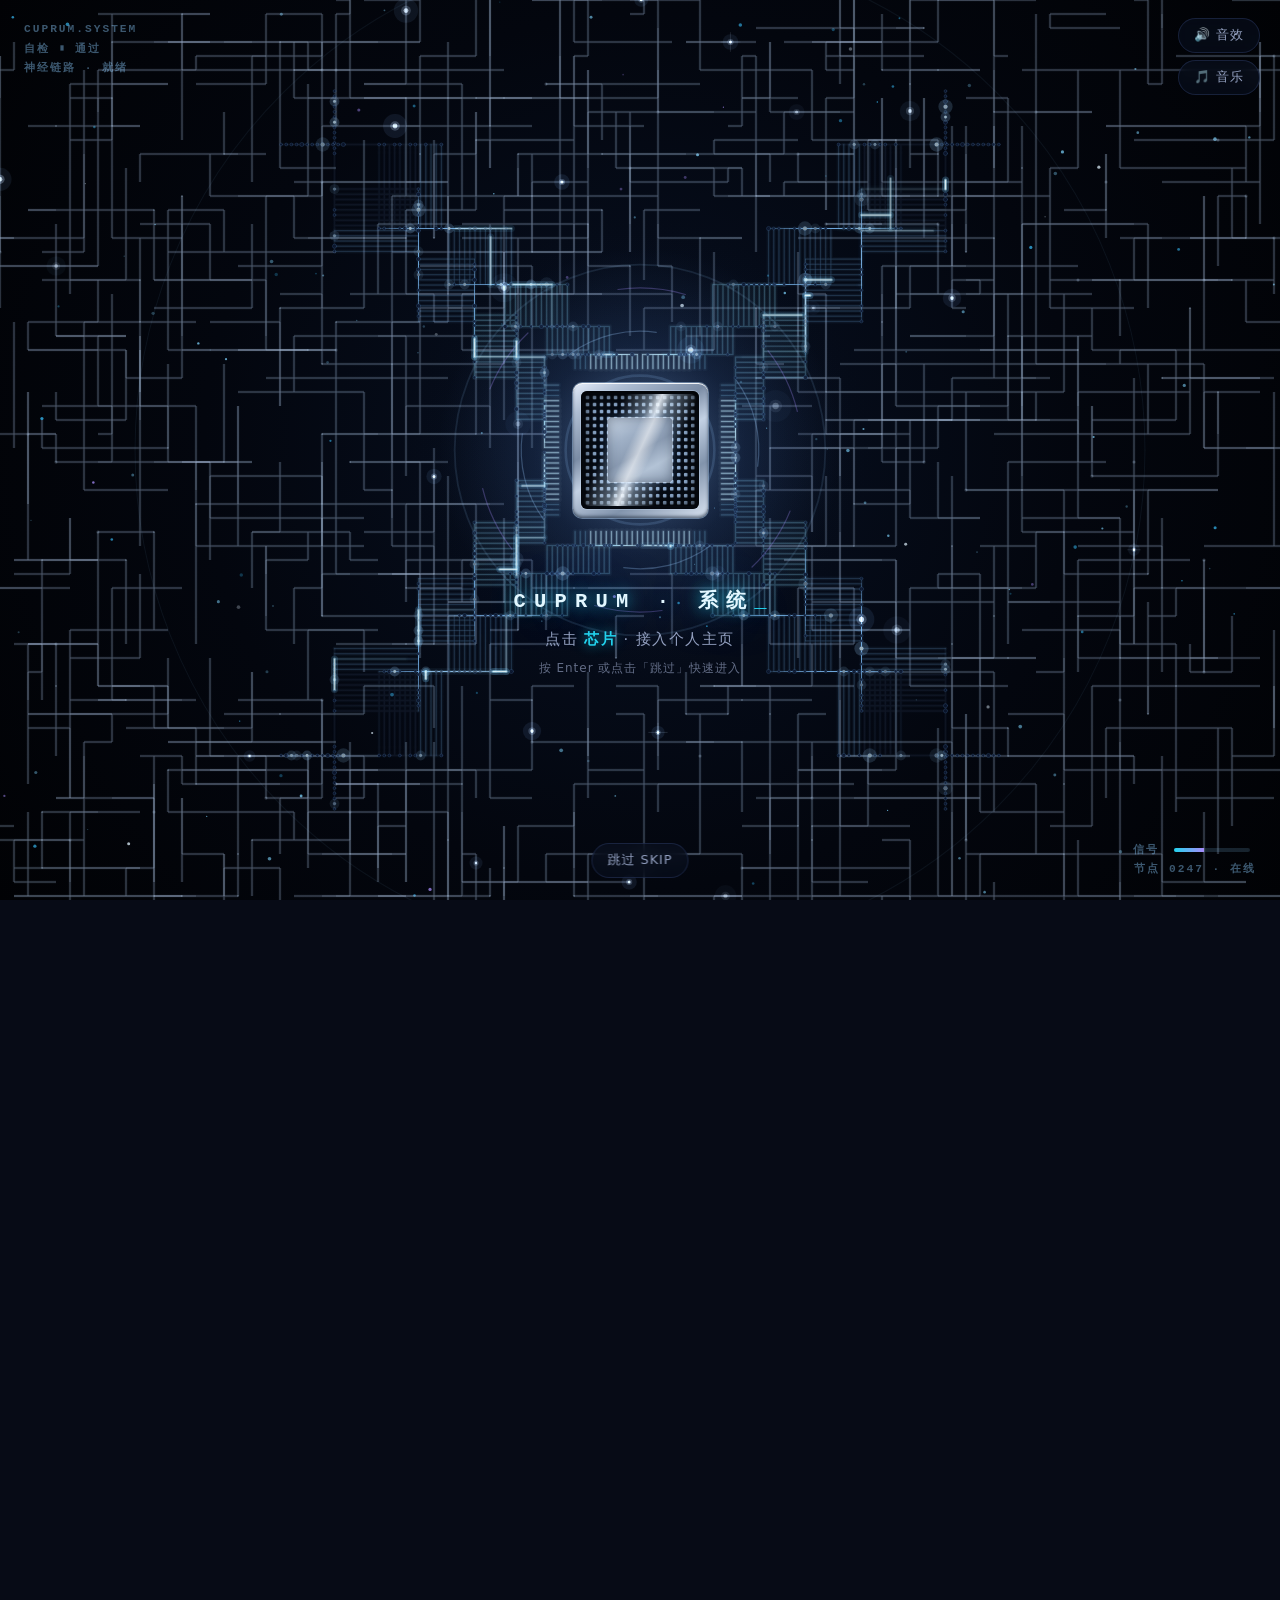
==== commit 7b9d7414: "Add ph-36 to photography gallery to fill the last-row gap" ====
--- a/index.html
+++ b/index.html
@@ -546,7 +546,7 @@
   padding-top:92px;padding-bottom:92px}
 .pc-row>section{padding:0;min-width:0}
 .pc-contact .section-head{text-align:center;margin-bottom:24px}
-.pc-contact .section-head h2{font-size:clamp(1.5rem,2.6vw,1.8rem)}
+.pc-row .section-head h2{font-size:clamp(1.5rem,2.6vw,1.8rem)}
 .pc-contact .section-head p{margin:8px auto 0;max-width:none;font-size:.9rem}
 .pc-contact .contact-card{max-width:none;margin:0;padding:26px 22px;text-align:center}
 .pc-contact .contact-card h3{font-size:1.22rem}
@@ -5084,7 +5084,7 @@
          images:[{src:"images/xxx.jpg", caption:"图注"}],
          blocks:[{h:"小标题", p:"正文段落"}]
        }
-      已填充：cosplay（图片在 outputs/cosplay/）、photography（35 张，图片在 outputs/photography/，
+      已填充：cosplay（图片在 outputs/cosplay/）、photography（36 张，图片在 outputs/photography/，
        按朝向分块：竖图 3 列 / 横图 3 列）、drawing（5 张，图片在 outputs/drawing/，按原图尺寸
        分块：全景横图整行 + 两张竖图一行 + 两张横图一行，均等比完整显示不裁切）、music（6 张，
        图片在 outputs/music/，横竖成对分块）、food（54 张，图片在 outputs/food/，按朝向分块：
@@ -5124,7 +5124,7 @@
     {src:"cosplay/cos-09.jpg", alt:"cosplay photo 09"}
   ];
 
-  /* Photography gallery: 35 photos (web-compressed copies, EXIF-rotation applied).
+  /* Photography gallery: 36 photos (web-compressed copies, EXIF-rotation applied).
      Grouped by orientation -> portraits 4 columns / landscapes 3 columns;
      every tile keeps the original aspect ratio, so nothing is cropped. */
   const PHOTO_IMAGES = [
@@ -5162,7 +5162,8 @@
     {src:"photography/ph-32.jpg", alt:"photography photo 32", orient:"l", w:900, h:675},
     {src:"photography/ph-33.jpg", alt:"photography photo 33", orient:"p", w:675, h:900},
     {src:"photography/ph-34.jpg", alt:"photography photo 34", orient:"p", w:675, h:900},
-    {src:"photography/ph-35.jpg", alt:"photography photo 35", orient:"p", w:675, h:900}
+    {src:"photography/ph-35.jpg", alt:"photography photo 35", orient:"p", w:675, h:900},
+    {src:"photography/ph-36.jpg", alt:"photography photo 36", orient:"p", w:675, h:900}
   ];
   /* Group layout for the photography gallery (cols = grid columns per orientation group)
      both blocks use 3 columns so every tile has the same width as the cosplay gallery and rows stay even */
@@ -5314,7 +5315,7 @@
         blocks:[{p:"I love the Matador from Identity V (the brown-haired one~ and the person next to him is my buddy), so I cosplayed and took a lot of photos. I can pull off both cool and cute~"}]
       }
     },
-    /* 摄影画廊：35 张，按朝向分块排版（竖图 3 列 / 横图 3 列），图片等比完整显示、不裁切；
+    /* 摄影画廊：36 张，按朝向分块排版（竖图 3 列 / 横图 3 列），图片等比完整显示、不裁切；
        配文颜色由 .gallery-prose 绑定 --cyan → 随主题变化 */
     photography:{
       "zh-CN":{
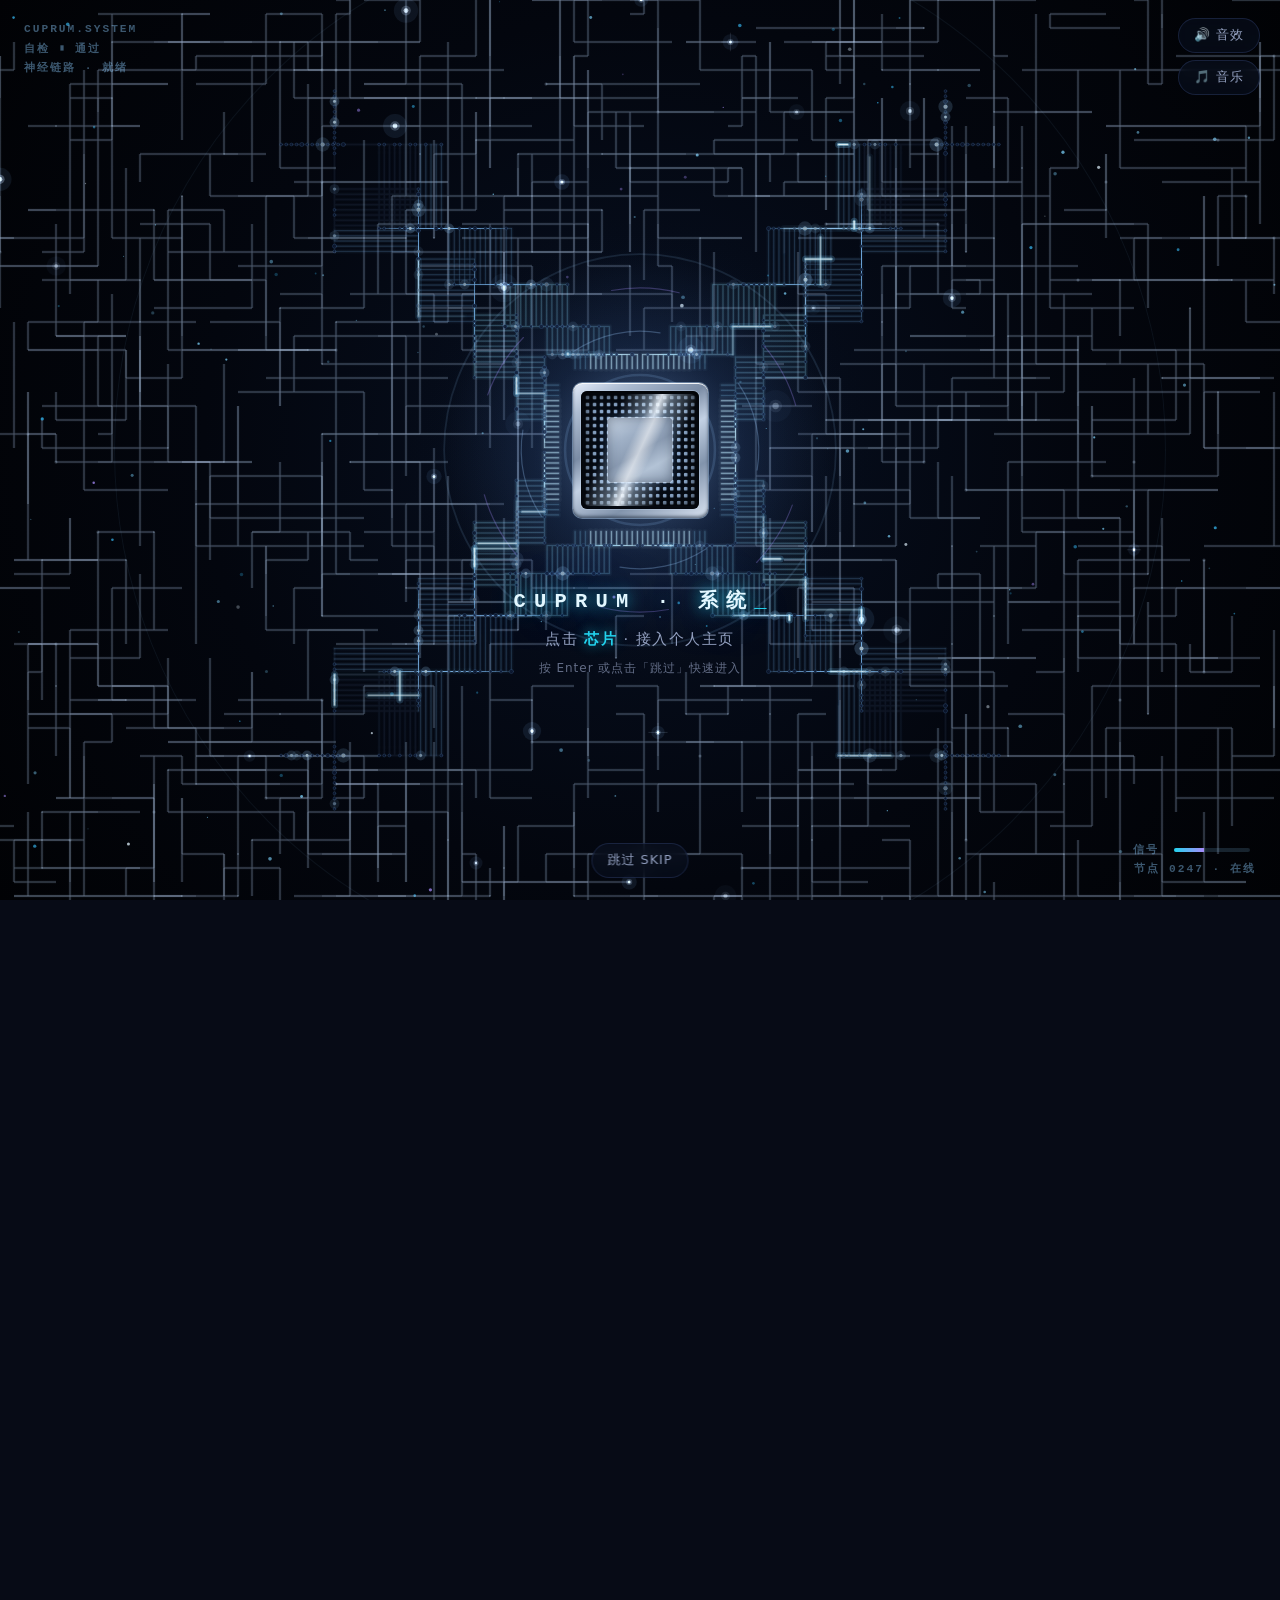
==== commit 2c0ede5a: "Add files via upload" ====
--- a/index.html
+++ b/index.html
@@ -50,7 +50,7 @@
 /* ============ 导航 + 语言切换 ============ */
 header.topbar{position:fixed;top:0;left:0;right:0;z-index:50;backdrop-filter:blur(14px);-webkit-backdrop-filter:blur(14px);background:rgba(7,11,22,.7);border-bottom:1px solid var(--line)}
 .nav{display:flex;align-items:center;justify-content:space-between;height:64px;gap:12px}
-.nav-right{display:flex;align-items:center;gap:8px;margin-left:auto}
+.nav-tools{display:flex;align-items:center;gap:8px}
 .nav-links{display:flex;align-items:center;gap:2px}
 .nav-links a{padding:8px 10px;border-radius:10px;font-size:.88rem;color:var(--muted);transition:.25s;white-space:nowrap}
 .nav-links a:hover{color:var(--text);background:rgba(120,150,255,.08)}
@@ -109,7 +109,7 @@
 #bgm-btn{cursor:pointer}
 #bgm-btn.off{opacity:.55}
 #bgm-btn.off #bgm-ico{filter:grayscale(1)}
-.lang-menu{position:absolute;top:calc(100% + 8px);right:0;width:220px;max-height:380px;overflow:auto;background:rgba(10,16,32,.98);border:1px solid var(--card-border);border-radius:14px;box-shadow:0 18px 50px rgba(0,0,0,.4);padding:8px;opacity:0;visibility:hidden;transform:translateY(-8px);transition:.25s;z-index:60}
+.lang-menu{position:absolute;top:calc(100% + 8px);left:0;right:auto;width:220px;max-height:380px;overflow:auto;background:rgba(10,16,32,.98);border:1px solid var(--card-border);border-radius:14px;box-shadow:0 18px 50px rgba(0,0,0,.4);padding:8px;opacity:0;visibility:hidden;transform:translateY(-8px);transition:.25s;z-index:60}
 .lang-menu.open{opacity:1;visibility:visible;transform:none}
 .lang-menu button{display:flex;align-items:center;justify-content:space-between;width:100%;text-align:left;background:none;border:none;color:var(--muted);padding:9px 12px;border-radius:8px;font-size:.9rem;transition:.2s}
 .lang-menu button:hover{background:rgba(120,150,255,.08);color:var(--text)}
@@ -117,12 +117,12 @@
 .lang-menu button .ck{visibility:hidden}
 .lang-menu button.on .ck{visibility:visible}
 /* ---- 手机 / 窄屏：顶部栏改为两行，功能按钮与「关于…联系」导航都完整显示 ----
-   第一行：色系 / 音乐 / 语言；第二行：关于 · 技能 · 项目 · 经历 · 联系 */
+   第一行：色系 / 音乐 / 语言（贴左侧）；第二行：关于 · 技能 · 项目 · 经历 · 联系 */
 @media(max-width:820px){
   .container{padding:0 16px}
   .nav{height:auto;min-height:56px;flex-wrap:wrap;align-items:center;
        padding-top:7px;padding-bottom:7px;row-gap:5px}
-  .nav-right{flex:1 1 auto;min-width:0;flex-wrap:wrap;justify-content:flex-end;
+  .nav-tools{flex:0 1 auto;min-width:0;flex-wrap:wrap;justify-content:flex-start;
              gap:6px;row-gap:5px}
   /* 功能按钮整体收紧：文字与图标同步变小，避免图标喧宾夺主 */
   .lang-btn{padding:6px 9px;font-size:.76rem;gap:4px;line-height:1.15}
@@ -137,8 +137,6 @@
 /* 窄屏：数字分身入口与其它导航项同排，隐藏猫爪图标以放下文字 */
 @media(max-width:480px){
   .nav-links a.nav-chat .btn-ico{display:none}
-  /* 色系下拉位于按钮组左侧，窄屏改为向右展开，避免菜单左侧被裁 */
-  #theme-menu{right:auto;left:0}
 }
 /* 超窄屏再收一档，保证英文等较长文案也放得下 */
 @media(max-width:420px){
@@ -1064,7 +1062,7 @@
 <!-- ====== 导航 ====== -->
 <header class="topbar">
   <nav class="container nav">
-    <div class="nav-right">
+    <div class="nav-tools">
       <div class="lang-drop">
         <button class="lang-btn" id="theme-btn"><span class="btn-ico" aria-hidden="true">🎨</span> <span id="theme-cur">色系</span> <span class="caret" aria-hidden="true">▾</span></button>
         <div class="lang-menu" id="theme-menu"></div>
@@ -1076,14 +1074,14 @@
         <button class="lang-btn" id="lang-btn"><span class="btn-ico" aria-hidden="true">🌐</span> <span id="lang-cur">中文</span> <span class="caret" aria-hidden="true">▾</span></button>
         <div class="lang-menu" id="lang-menu"></div>
       </div>
-      <div class="nav-links">
+    </div>
+    <div class="nav-links">
         <a href="#about" data-i18n="nav.about">关于</a>
         <a href="#experience" data-i18n="nav.exp">经历</a>
         <a href="#skills" data-i18n="nav.skills">爱好</a>
         <a href="#projects" data-i18n="nav.projects">项目</a>
         <a href="#contact" data-i18n="nav.contact">联系</a>
         <a class="nav-chat" id="nav-chat" href="#chat" onclick="openChat()" data-i18n-aria="nav.chatJumpAria" data-i18n-title="nav.chat"><span class="btn-ico" aria-hidden="true"><svg class="paw-ico" viewBox="0 0 24 24" fill="none" stroke="currentColor" stroke-width="1.8" stroke-linecap="round" stroke-linejoin="round"><ellipse cx="5.1" cy="10.4" rx="1.8" ry="2.4"/><ellipse cx="9.2" cy="7.1" rx="1.8" ry="2.5"/><ellipse cx="14.8" cy="7.1" rx="1.8" ry="2.5"/><ellipse cx="18.9" cy="10.4" rx="1.8" ry="2.4"/><path d="M12 13.1c2.9 0 5.3 2.1 5.3 3.9 0 1.4-1.2 2.3-2.8 2.3-.9 0-1.7-.4-2.5-.4s-1.6.4-2.5.4c-1.6 0-2.8-.9-2.8-2.3 0-1.8 2.4-3.9 5.3-3.9Z"/></svg></span><span class="nav-chat-txt" data-i18n="nav.chatJump">数字分身</span></a>
-      </div>
     </div>
   </nav>
 </header>
